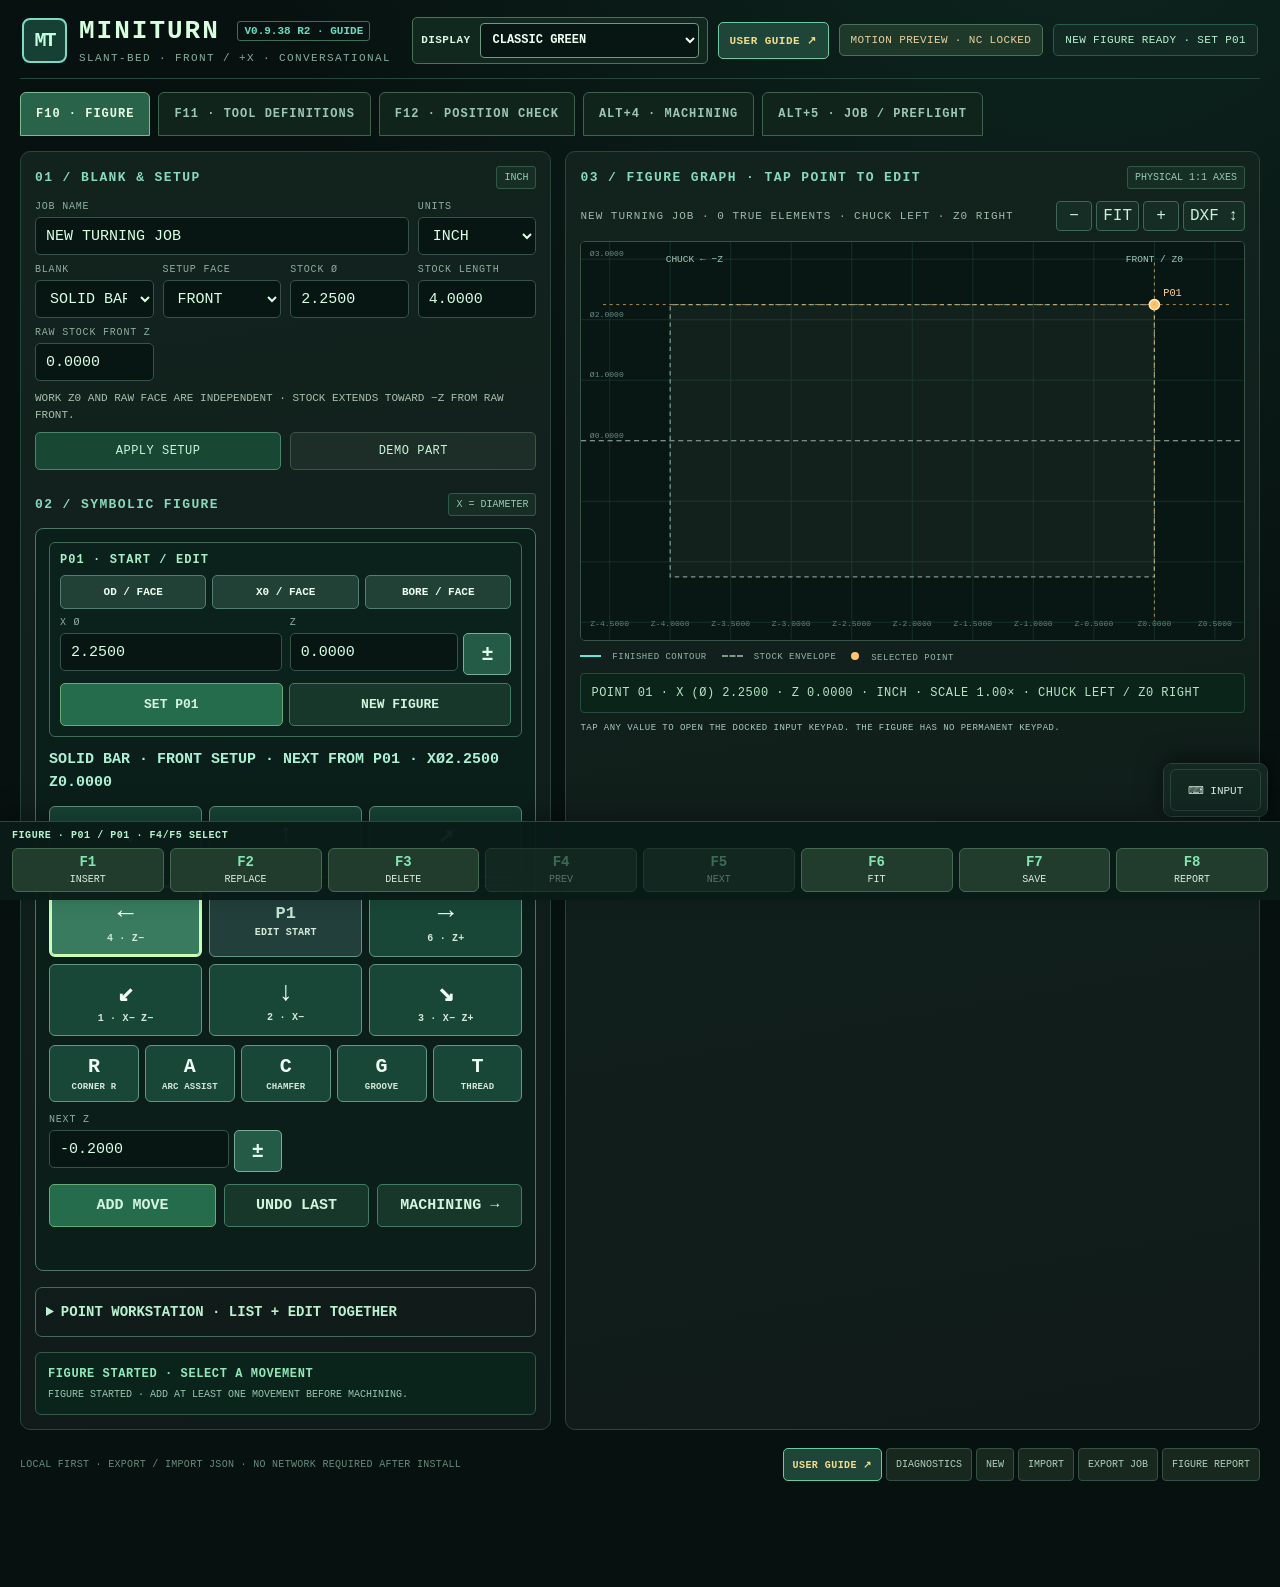
==== index.html @ c4ae7269 "0.9.38 r2 Fixing LH tools" ====
<!doctype html>
<html lang="en">
<head>
  <meta charset="utf-8">
  <meta name="viewport" content="width=device-width,initial-scale=1,viewport-fit=cover,interactive-widget=resizes-content">
  <meta name="theme-color" content="#0b1715">
  <meta name="description" content="MiniTurn: offline conversational lathe planner with X/Z profile geometry, tool definitions and nominal non-executable motion preview.">
  
  
  <style>:root{color-scheme:dark;--bg:#07110f;--surface:#101f1c;--surface2:#142822;--panel-border:#29463c;--teal:#68dcc0;--mint:#b6f4d0;--ink:#d8eddf;--mute:#8eaea1;--amber:#f2bf71;--red:#ec8d7c}*{box-sizing:border-box}html,body{margin:0;min-height:100%;background:var(--bg);font-family:Consolas,'Roboto Mono','Courier New',monospace;color:var(--ink)}body{background-image:radial-gradient(circle at 85% -10%,#17453866,transparent 42%)}button,input,select{font:inherit}button{cursor:pointer;user-select:none}button:focus-visible,input:focus-visible,select:focus-visible{outline:2px solid var(--amber);outline-offset:1px}.app-shell{max-width:1700px;margin:auto;padding:14px 20px 20px}.masthead{display:flex;align-items:center;justify-content:space-between;padding:2px 2px 14px;border-bottom:1px solid var(--panel-border);gap:12px}.brand-line{display:flex;align-items:center;gap:12px}.brand-mark{height:45px;width:45px;border:2px solid #7cdbc2;border-radius:8px;display:flex;align-items:center;justify-content:center;font-weight:900;color:#c2ffe1;background:#174035;letter-spacing:-2px;font-size:20px}h1{font-size:26px;letter-spacing:2px;margin:0;color:#d7ffdf}.version{font-size:11px;border:1px solid #416e5a;padding:3px 6px;vertical-align:middle;letter-spacing:0;border-radius:3px;color:var(--teal)}.tagline{font-size:11px;letter-spacing:1.4px;color:#88ad9b;margin-top:6px}.header-right{display:flex;gap:10px;align-items:center;flex-wrap:wrap;justify-content:flex-end}.prototype-tag,.saved-tag{font-size:11px;letter-spacing:.35px;padding:9px 11px;border:1px solid #4b715d;border-radius:5px;background:#1e3929;color:#e8d0a0}.saved-tag{color:var(--mint);background:#122a23;border-color:#275c46}.saved-tag.bad{color:#ffc0b1;border-color:#7a4e3f}.workspace{display:grid;grid-template-columns:minmax(370px,.88fr) minmax(480px,1.15fr);gap:14px;margin-top:15px}.panel{background:linear-gradient(170deg,#12231e,#101b19);border:1px solid var(--panel-border);border-radius:10px;padding:14px;min-width:0}.section-header{display:flex;justify-content:space-between;align-items:center;gap:12px;margin-bottom:12px}.section-header h2{color:#89daba;font-size:13px;margin:0;letter-spacing:1.4px}.small-chip{font-size:10px;color:#95c9b7;background:#162e24;border:1px solid #33594b;border-radius:3px;padding:5px 7px;white-space:nowrap}.setup-grid{display:grid;grid-template-columns:repeat(4,1fr);gap:9px}.field{display:flex;flex-direction:column;gap:5px;color:#8daf9f;font-size:10px;letter-spacing:.8px;min-width:0}.name-field{grid-column:span 3}.field input,.field select{width:100%;height:38px;background:#071613;border:1px solid #375348;color:#d9ffe4;border-radius:5px;padding:8px 10px;outline:none;font-size:15px;font-variant-numeric:tabular-nums}.field input:disabled{opacity:.4}.field input:focus,.field select:focus{border-color:#8be0b7;box-shadow:0 0 0 2px #356a4a55}.small-btn{grid-column:span 2;color:#c9f5d8;min-height:38px;border:1px solid #4d846b;background:#184733;border-radius:5px;font-size:12px;letter-spacing:.5px}.small-btn.muted{background:#1c2e27;border-color:#3c5548}.second-header{margin-top:23px}.rows-wrap{border:1px solid #355647;background:#0a1613;border-radius:5px;min-height:184px;max-height:255px;overflow-y:auto;overflow-x:hidden}.row-table{width:100%;border-collapse:collapse;font-size:13px;font-variant-numeric:tabular-nums;white-space:nowrap}.row-table th{position:sticky;top:0;background:#203d30;color:#a5c7ae;text-align:left;font-weight:normal;padding:9px 9px;letter-spacing:1px;font-size:11px}.row-table td{padding:9px 9px;border-bottom:1px solid #22352b;color:#d4ecdf;cursor:pointer}.row-table tr:hover td{background:#274336}.row-table tr.active-row td{background:#296b4e;color:white;border-color:#296b4e}.row-table th:first-child,.row-table td:first-child{width:52px;text-align:center;color:#9cc1ac}.edit-caption{font-size:9px;color:#7eada1;letter-spacing:.35px;margin:12px 0 10px}.editor-grid{display:grid;grid-template-columns:repeat(2,minmax(0,1fr));gap:10px}.editor-grid .field input,.editor-grid .field select{height:42px;font-size:17px}.row{display:flex;gap:8px}.edit-actions{margin-top:12px}.action-btn{flex:1;border:1px solid #427c64;border-radius:5px;background:#17372a;color:#d4f4dd;font-size:12px;font-weight:bold;min-height:43px;padding:8px 10px}.action-btn:hover,.small-btn:hover{filter:brightness(1.18)}.action-btn.primary{background:#246c4c;border-color:#68ab77}.action-btn.warn{border-color:#66554b;background:#32271f;color:#f2c9a4}.status-box{border:1px solid #34584b;border-radius:6px;padding:12px;margin-top:15px;background:#0b241b;line-height:1.55;color:#96c6af;font-size:10px;min-height:62px}.status-box strong{font-size:12px;display:block;margin-bottom:3px;letter-spacing:.6px;color:#93e8bb}.status-box.invalid{background:#361d1a;border-color:#8e5346;color:#ffc8b8}.status-box.invalid strong{color:#ffb6a8}.graph-toolbar{display:flex;justify-content:space-between;gap:10px;align-items:center;margin-bottom:10px}.graph-subtitle{color:#9eb9ab;font-size:11px;letter-spacing:1px}.zoom-controls{display:flex;gap:4px}.zoom-controls button{border:1px solid #3e6756;background:#152d24;color:#c9f1dd;border-radius:4px;height:30px;min-width:36px}.graph-frame{border:1px solid #375447;border-radius:5px;overflow:hidden;background:#091714}.graph-frame svg{display:block;width:100%;height:auto;aspect-ratio:900/540;touch-action:none;cursor:grab}.legend{display:flex;flex-wrap:wrap;gap:15px;margin:11px 0 10px;color:#92b5a6;font-size:9px;letter-spacing:.5px}.legend-line{display:inline-block;width:21px;margin-right:5px;vertical-align:middle;border-top:2px solid}.legend-line.finished{border-color:#5ce9d9}.legend-line.stock{border-color:#7f9988;border-top-style:dashed}.legend-dot{display:inline-block;width:8px;height:8px;background:#ffc46e;border-radius:50%;margin-right:6px}.readout{border:1px solid #274c3b;border-radius:4px;background:#0a241a;color:#b8e4c4;font-size:12px;letter-spacing:.5px;padding:12px 10px;min-height:40px}.keypad-wrap{margin-top:16px}.keypad-label{display:flex;justify-content:space-between;gap:10px;color:#a0c9b2;font-size:11px;letter-spacing:.9px;padding-bottom:9px}.keypad-label span{font-size:9px;color:#678e7d;letter-spacing:0}.numeric-pad{display:grid;grid-template-columns:repeat(5,minmax(0,1fr));gap:6px}.numeric-pad button{border:1px solid #385c4b;border-radius:5px;min-height:42px;background:#20362c;color:#c1ebd4;font-size:18px}.numeric-pad button:active{background:#347b57}.numeric-pad .enter-key{background:#245a42;color:#e0ffe9;font-size:12px;font-weight:800}.footer-bar{margin-top:14px}.softkeys{display:grid;grid-template-columns:repeat(8,minmax(0,1fr));gap:5px}.softkeys button{background:#213b2d;border:1px solid #446951;border-radius:6px;color:#d8efde;min-height:53px;padding:6px 2px;font-size:10px;letter-spacing:.2px}.softkeys b{display:block;color:#83e6b0;margin-bottom:4px;font-size:14px}.softkeys button:active{background:#2d6b4a}.footer-bottom{display:flex;align-items:center;justify-content:space-between;gap:10px;margin-top:10px;color:#658c7a;font-size:10px;letter-spacing:.3px}.footer-bottom>div{display:flex;flex-wrap:wrap;justify-content:flex-end;gap:4px}.text-btn{border:1px solid #355143;background:#18281f;border-radius:4px;color:#aecfb8;min-height:33px;font-size:10px;padding:5px 9px}dialog{width:min(800px,94vw);max-height:86vh;background:#11231d;color:#cee9da;border:1px solid #4f7963;border-radius:10px;box-shadow:0 20px 100px #000d;padding:18px}dialog::backdrop{background:#000a}dialog pre{white-space:pre-wrap;overflow:auto;background:#081713;border:1px solid #315340;padding:14px;font:12px/1.65 Consolas,monospace;max-height:58vh}.dialog-title{display:flex;justify-content:space-between;align-items:center}.dialog-title strong{letter-spacing:1px;color:#a8edc4}.dialog-title button{font-size:25px;background:transparent;border:0;color:#cadacc}dialog p{font-size:12px;color:#a8bfb1}@media(max-width:1160px){.workspace{grid-template-columns:1fr}.rows-wrap{max-height:215px}.graph-panel{order:2}.entry-panel{order:1}.numeric-pad{grid-template-columns:repeat(5,1fr)}.numeric-pad button{min-height:46px}.softkeys button{min-height:54px}.app-shell{padding:10px 12px}}@media(max-width:620px){.brand-mark{height:39px;width:39px;font-size:17px}.masthead{align-items:flex-start;flex-wrap:wrap}h1{font-size:21px}.tagline{font-size:9px;letter-spacing:.5px}.header-right{justify-content:flex-start}.prototype-tag,.saved-tag{font-size:9px;padding:6px}.workspace{gap:10px;margin-top:10px}.panel{padding:10px}.setup-grid{grid-template-columns:repeat(2,minmax(0,1fr))}.name-field{grid-column:span 2}.row-table{font-size:11px}.row-table td,.row-table th{padding:8px 5px}.section-header h2{font-size:11px}.graph-subtitle{font-size:9px}.legend{font-size:8px}.softkeys{grid-template-columns:repeat(4,minmax(0,1fr))}.softkeys button{min-height:42px}.footer-bottom{align-items:flex-start;flex-direction:column}.keypad-label{font-size:10px}.keypad-label span{display:none}}@media(prefers-reduced-motion:reduce){*{scroll-behavior:auto!important}}

/* MiniTurn v0.1.1: Z view mirror only (not machine coordinates). */
.zoom-controls{flex-wrap:wrap;justify-content:flex-end}
.view-note{color:#a9cbb9;font-size:9px;letter-spacing:.45px;margin-top:9px;line-height:1.5}
@media(max-width:620px){.view-note{font-size:8px}}
/* v0.2 / dedicated tool-table programming screen */
[hidden]{display:none!important}
.page-tabs{margin-top:13px;display:flex;align-items:center;gap:8px;flex-wrap:wrap}
.page-tab{font-size:12px;letter-spacing:1px;color:#9bc7b4;border:1px solid #3f624f;background:#11241c;border-radius:6px 6px 0 0;padding:12px 15px;font-weight:800;min-height:44px}
.page-tab.active{color:#e8ffe6;background:#28634a;border-color:#7db994}
.tab-note{margin-left:auto;color:#6e9683;font-size:9px;letter-spacing:.5px}
.tool-workspace{display:grid;grid-template-columns:minmax(250px,.64fr) minmax(360px,1fr) minmax(360px,1.04fr);gap:13px;margin-top:15px;align-items:stretch}
.tool-list{display:flex;flex-direction:column;gap:5px;min-height:235px;max-height:530px;overflow-y:auto}
.tool-row{color:#b8deca;border:1px solid #315340;border-radius:5px;background:#14291f;display:flex;align-items:center;gap:10px;padding:9px;width:100%;text-align:left;min-height:57px}
.tool-row.active{border-color:#88dab1;background:#27553f}
.tool-row .tool-number{font-size:13px;color:#abf4ca;font-weight:700;min-width:66px}
.tool-row .tool-name{font-size:11px;line-height:1.45;flex:1;min-width:0}
.tool-row .tool-shape-tag{color:#e5cd99;border:1px solid #6a6d48;border-radius:3px;padding:3px 5px;font-size:10px}
.tool-actions{display:flex;flex-wrap:wrap;gap:7px;margin-top:9px}
.tool-actions>button{flex:1;min-width:105px}
.library-divider{border-top:1px solid #335443;margin:18px 0}
.tool-help,.editor-hint{display:block;font-size:10px;line-height:1.6;color:#8eb39e;margin-top:10px}
.tool-form-grid{display:grid;grid-template-columns:repeat(2,minmax(0,1fr));gap:11px}
.tool-form-grid .wide{grid-column:1/-1}
.tool-form-grid input,.tool-form-grid select,.tool-form-grid textarea{min-width:0;width:100%}
.tool-form-grid textarea{background:#081a13;border:1px solid #396250;color:#d8f3e1;min-height:100px;padding:10px;border-radius:5px;font:12px/1.5 Consolas,monospace;resize:vertical}
.tool-form-grid .editor-hint{letter-spacing:0}
.verified-line{display:flex;gap:10px;align-items:flex-start;font-size:10px;line-height:1.5;color:#afceb8;margin-top:12px}
.verified-line input{accent-color:#54b78d;margin:1px 0}
#toolStatus{margin-top:12px}
.tool-preview-frame{background:#081714;border:1px solid #355c4c;border-radius:6px;overflow:hidden;margin:12px 0}
.tool-preview-frame svg{display:block;width:100%;aspect-ratio:600/500;height:auto}
.tool-legend{display:flex;gap:16px;flex-wrap:wrap;color:#9dbca7;font-size:10px;margin-top:12px;margin-bottom:14px}
.tool-warning{border:1px solid #665b39;background:#2a291c;color:#dbca98;border-radius:5px;padding:12px;font-size:11px;line-height:1.65;margin-top:14px}
#toolGraphReadout{line-height:1.55}
@media(max-width:1380px){.tool-workspace{grid-template-columns:minmax(240px,.9fr) minmax(380px,1.45fr)}.tool-preview-panel{grid-column:1/-1}.tool-preview-frame{max-width:780px;margin-left:auto;margin-right:auto}}
@media(max-width:800px){.tool-workspace{grid-template-columns:1fr}.tool-preview-panel{grid-column:auto}.tool-list{min-height:0;max-height:250px}.tab-note{display:none}.page-tab{font-size:11px;flex:1;padding:11px 8px}.tool-form-grid{grid-template-columns:repeat(2,minmax(0,1fr))}}

/* v0.3 physical tool holder and mounting section */
.holder-section-title{padding-top:12px;border-top:1px solid #315541}
.holder-view-toggle{display:flex;align-items:center;gap:8px;margin-top:10px;color:#c8dbb1;font-size:11px}
.holder-view-toggle input{accent-color:#e1b774;transform:scale(1.2)}
.tool-legend .holder{border-top-color:#e9bb6b;border-top-style:dashed}
.tool-legend .datum{background:#fa8cb4}
.tool-form-grid .field[hidden],.tool-form-grid label[hidden]{display:none}

/* v0.4: manual tool-position inspection screen. Large fingers + old-school softkeys. */
.inspect-workspace{display:grid;grid-template-columns:minmax(265px,350px) minmax(550px,1fr);gap:13px;margin-top:15px;align-items:start}
.inspect-control-panel .field{display:flex;flex-direction:column;gap:7px;margin-top:11px}
.inspect-control-panel .field input,.inspect-control-panel .field select{min-width:0;width:100%;height:43px;font:15px Consolas,monospace}
.inspect-fields{display:grid;grid-template-columns:1fr 1fr;gap:9px}
.inspect-tool-summary{background:#102920;color:#9fd4ba;border:1px solid #3d5e4c;border-radius:5px;padding:12px 10px;margin-top:10px;font:11px/1.6 Consolas,monospace;min-height:60px}
.inspect-wide{display:block;width:100%;margin-top:11px;flex:auto}
.jog-pad{display:grid;grid-template-columns:repeat(2,minmax(0,1fr));gap:7px;margin-top:12px}
.jog-pad button{min-height:56px;border:1px solid #56836b;border-radius:5px;color:#d2f1df;background:#1b3b2c;font-size:17px;font-weight:800}
.jog-pad b{font-size:10px;color:#80c8a5;padding-right:10px}
.inspect-hint{font-size:11px;line-height:1.65;color:#95bba7;margin:11px 0}
.inspect-check{display:flex;align-items:flex-start;gap:9px;margin-top:13px;color:#afccb8;font-size:11px;line-height:1.6;cursor:pointer}
.inspect-check input{accent-color:#57c48e;width:18px;height:18px;flex:0 0 auto}
.inspect-toolbar{display:flex;justify-content:space-between;align-items:center;gap:10px;margin:10px 0}
.inspect-graph-frame{border:1px solid #416c57;border-radius:6px;background:#081713;overflow:hidden}
.inspect-graph-frame svg{display:block;width:100%;height:auto;aspect-ratio:1000/560;touch-action:manipulation;cursor:crosshair}
.inspect-legend{display:flex;flex-wrap:wrap;gap:15px;color:#9fbca9;font-size:10px;margin:13px 0}
.inspect-legend .insert{border-color:#8dd8ff}.inspect-legend .holder{border-color:#e8b96d;border-top-style:dashed}.inspect-legend .datum{background:#fa8ab9}
.inspect-metrics{display:grid;grid-template-columns:repeat(4,minmax(0,1fr));gap:8px;margin:12px 0}
.inspect-metric{border:1px solid #385946;background:#112c20;border-radius:5px;padding:10px;min-height:65px;display:flex;flex-direction:column;gap:10px;justify-content:space-between}
.inspect-metric span{font-size:10px;line-height:1.4;color:#8fb8a1}.inspect-metric strong{font:700 14px Consolas,monospace;color:#b7f3cd}
.inspect-metric.alert{border-color:#ca735a;background:#37231f}.inspect-metric.alert strong{color:#ffc0a9}.inspect-metric.unknown{border-color:#7b754d}.inspect-metric.unknown strong{color:#ddcf9d}
.inspect-graph-panel .tool-warning{margin-top:12px}
@media(max-width:1220px){.inspect-workspace{grid-template-columns:1fr}.inspect-control-panel{display:block}.inspect-metrics{grid-template-columns:repeat(2,minmax(0,1fr))}}
@media(max-width:600px){.inspect-toolbar{flex-wrap:wrap}.inspect-metrics{grid-template-columns:repeat(2,minmax(0,1fr))}.inspect-metric strong{font-size:12px}.inspect-graph-frame svg{min-height:240px}}

/* v0.4.1: FANUC-style nose direction picker; no ordinary angle field exposed. */
.tip-select-wrap{margin:11px 0 13px;border:1px solid #426b54;background:#101e19;border-radius:7px;padding:12px}
.tip-select-intro{font-size:10px;line-height:1.55;color:#a4c6b2;margin-bottom:10px}
.tip-direction-grid{display:grid;grid-template-columns:repeat(3,minmax(0,1fr));gap:7px;max-width:540px;margin-inline:auto}
.tip-direction{background:#152920;border:1px solid #476b54;border-radius:5px;color:#b3e4c7;display:flex;align-items:center;justify-content:center;flex-direction:column;gap:1px;padding:6px 3px;min-width:0;min-height:93px;font:700 14px Consolas,monospace;touch-action:manipulation}
.tip-direction svg{width:100%;max-width:94px;height:55px;display:block}
.tip-direction small{font:9px Consolas,monospace;color:#8bb5a1;white-space:nowrap}
.tip-direction[aria-pressed=true]{border-color:#a3f4be;background:#285943;color:#f0ffe9;box-shadow:inset 0 0 0 1px #a3f4be}
.tip-direction[aria-pressed=true] small{color:#d4f5de}
.tip-direction:focus-visible{outline:2px solid #e8d98c;outline-offset:2px}
.tip-direction-readout{color:#a1f0c3;font:700 11px/1.4 Consolas,monospace;letter-spacing:.3px;margin:10px 0 2px}
.tip-advanced{border-top:1px solid #34563f;margin-top:11px;padding-top:10px}
.tip-advanced summary{cursor:pointer;list-style:none;font:700 11px Consolas,monospace;min-height:29px;display:flex;align-items:center;gap:8px;color:#bbd9c3}
.tip-advanced summary::-webkit-details-marker{display:none}
.tip-advanced summary span{font:9px Consolas,monospace;margin-left:auto;color:#e4c98b;border:1px solid #665b3b;border-radius:4px;padding:4px 6px}
.tip-advanced[open] summary{color:#bfffd7}
.tip-advanced-inner{display:grid;grid-template-columns:1fr 1fr;gap:11px;padding:7px 0 2px}
.tip-advanced-inner .field{min-width:0}.tip-advanced-inner .field input{width:100%;min-height:40px}
.tip-adjust-buttons{grid-column:1/-1;display:flex;gap:7px}
.tip-adjust-buttons button{min-height:43px;flex:1;background:#203b2b;border:1px solid #4e7a61;color:#d6f1e1;border-radius:5px;font:700 11px Consolas,monospace}
.tip-advanced-inner .editor-hint{grid-column:1/-1;margin:0}
@media(max-width:620px){.tip-direction{min-height:80px}.tip-direction svg{height:43px}.tip-direction small{font-size:8px}.tip-advanced-inner{grid-template-columns:1fr}.tip-adjust-buttons{flex-wrap:wrap}.tip-adjust-buttons button{min-width:94px}}
/* MiniTurn v0.5: operation intent entry, not a cutter path or NC program. */
.operation-workspace{display:grid;grid-template-columns:minmax(235px,.72fr) minmax(370px,1.1fr) minmax(390px,1.2fr);gap:13px;align-items:start;margin-top:15px}
.operation-list{min-height:190px;max-height:440px;overflow:auto;background:#091813;border:1px solid #335846;border-radius:5px;padding:5px}
.operation-row{display:flex;align-items:center;justify-content:space-between;gap:8px;width:100%;min-height:58px;padding:8px;background:#112b20;border:1px solid transparent;border-bottom-color:#294b39;color:#d0e8d8;text-align:left;font-size:12px}
.operation-row strong{display:block;color:#b3f1c7;font-size:12px;line-height:1.5}
.operation-row small{color:#8fb4a1;font-size:10px;line-height:1.5}
.operation-row .op-disabled{color:#a58c79}
.operation-row[aria-selected=true]{background:#245d43;border-color:#7dbb8e;border-radius:3px}
.operation-actions{display:flex;gap:8px;margin-top:11px}.operation-actions .action-btn{min-width:0}
.operation-form-grid{display:grid;grid-template-columns:repeat(2,minmax(0,1fr));gap:10px}
.operation-form-grid .wide{grid-column:1/-1}.operation-form-grid .field input,.operation-form-grid .field select{min-height:43px;width:100%;font-size:14px}
.operation-form-grid .field{line-height:1.4}.operation-form-grid .field input:disabled{color:#658578}
.operation-check{display:flex;gap:9px;align-items:center;color:#b3d3c2;font-size:11px;min-height:30px}
.operation-check input{accent-color:#6edaac;width:18px;height:18px}
.op-help{font-size:11px;line-height:1.65;color:#a5c8ad;margin-top:12px}
.op-save-actions{margin-top:18px}.operation-graph-frame{border:1px solid #426d56;border-radius:5px;background:#081713}
.operation-graph-frame svg{width:100%;height:auto;display:block;aspect-ratio:900/540}
.operation-legend{display:flex;gap:15px;flex-wrap:wrap;margin:13px 0;color:#aac9b6;font-size:10px}
.operation-legend .region{border-color:#ffc274;border-top-width:4px}
.operation-editor-panel .status-box{margin-top:13px}
@media(max-width:1450px){.operation-workspace{grid-template-columns:minmax(260px,.8fr) minmax(430px,1.3fr)}.operation-preview-panel{grid-column:1/-1}}
@media(max-width:870px){.operation-workspace{grid-template-columns:1fr}.operation-preview-panel{grid-column:auto}.operation-list{min-height:0;max-height:260px}}
@media(max-width:610px){.operation-form-grid{grid-template-columns:1fr 1fr}.operation-workspace{gap:10px}.operation-graph-frame svg{min-height:230px}.operation-row{min-height:54px}}


/* v0.7.3 machining-region editor; compact until a specialty feature is selected. */
.op-step-picker{display:block;margin:0 0 12px}
.op-step-picker select{width:100%;min-height:44px}
.op-feature-readout,.op-access-summary{font:12px/1.65 Consolas,monospace;color:#b2d2bf;padding:9px 0;white-space:pre-wrap}
.op-access-panel{margin-top:15px;border:1px solid #46715c;border-radius:6px;padding:10px 13px}
.op-access-panel summary{color:#e6c789;cursor:pointer;font:12px/1.5 Consolas,monospace}
.op-access-panel select{width:100%;min-height:45px}
.op-feature-readout.warning,.op-access-summary.warning{color:#f5c28d}
#opGrooveFields .wide{grid-column:1/-1}

/* v0.5.1 browser survival diagnostics; only visible after an error or on request. */
.runtime-alert{position:fixed;z-index:9999;left:12px;right:12px;top:12px;max-width:850px;margin:auto;border:2px solid #f0a071;border-radius:7px;background:#321f1c;color:#ffe4cf;box-shadow:0 12px 60px #000b;padding:14px;font:12px/1.6 Consolas,monospace}
.runtime-alert strong{display:block;font-size:14px;color:#ffbf95;margin-bottom:4px}
.runtime-alert span{display:block;overflow-wrap:anywhere}
.runtime-alert>div{display:flex;flex-wrap:wrap;gap:7px;margin-top:10px}
.runtime-alert button{background:#4a3428;border:1px solid #c28c6f;border-radius:4px;color:#fff1e4;padding:8px 11px;font:700 12px Consolas,monospace}
.diagnostic-dialog pre{font-size:11px;max-height:55vh;word-break:break-word}

/* v0.5.2 — operator-selectable color and contrast; independent of part data. */
.display-picker{display:flex;align-items:center;gap:9px;flex-wrap:wrap;border:1px solid #4b715d;border-radius:5px;background:#11281f;color:#d9f8e3;padding:5px 8px;font-size:11px;font-weight:bold;letter-spacing:.45px}
.display-picker select{appearance:auto;min-height:35px;min-width:160px;max-width:100%;background:#071613;color:#f2fff5;border:1px solid #739781;padding:6px 8px;border-radius:4px;font-size:12px;font-weight:bold;cursor:pointer}
body{--plot-bg:#091714;--plot-part:#5ce9d9;--plot-stock:#7f9988;--plot-active:#ffc46e}
.graph-frame,.tool-preview-frame,.inspect-graph-frame,.operation-graph-frame{background:var(--plot-bg)}
.legend-line.finished{border-color:var(--plot-part)}.legend-line.stock{border-color:var(--plot-stock)}.legend-dot{background:var(--plot-active)}
body[data-display="vivid"]{--plot-bg:#08162c;--plot-part:#45ffa6;--plot-stock:#a3c8f7;--plot-active:#ffcf57}
body[data-display="vivid"] .panel{background:linear-gradient(170deg,#12253a,#0c1a2c);border-color:#446785}
body[data-display="vivid"] .graph-frame,body[data-display="vivid"] .tool-preview-frame{border-color:#668caf}
body[data-display="vivid"] .display-picker{background:#182f48;border-color:#658db2}
body[data-display="vivid"] .display-picker select{background:#071b32;border-color:#8cb7d8;color:#fff}
body[data-display="contrast"]{--bg:#000;--surface:#080808;--ink:#fff;--mute:#eee;--teal:#ffff52;--mint:#fff;--panel-border:#eee;--plot-bg:#000;--plot-part:#00ffed;--plot-stock:#eee;--plot-active:#ffed00;background-image:none}
body[data-display="contrast"] .panel{background:#000;border-color:#c2c2c2}
body[data-display="contrast"] .section-header h2,body[data-display="contrast"] h1,body[data-display="contrast"] .graph-subtitle{color:#fff}
body[data-display="contrast"] .field,body[data-display="contrast"] .edit-caption,body[data-display="contrast"] .legend,body[data-display="contrast"] .view-note,body[data-display="contrast"] .tagline,body[data-display="contrast"] .keypad-label,body[data-display="contrast"] .footer-bottom{color:#f0f0f0}
body[data-display="contrast"] input,body[data-display="contrast"] textarea,body[data-display="contrast"] select{background:#000;color:#fff;border-color:#c5c5c5}
body[data-display="contrast"] button{border-color:#ddd;color:#fff}
body[data-display="contrast"] .action-btn.primary,body[data-display="contrast"] .numeric-pad .enter-key{background:#165f41}
body[data-display="contrast"] .rows-wrap,body[data-display="contrast"] .status-box,body[data-display="contrast"] .readout{background:#090909;border-color:#ddd;color:#fff}
body[data-display="contrast"] .row-table th,body[data-display="contrast"] .row-table td{background:#090909;color:#fff;border-color:#777}
body[data-display="contrast"] .row-table tr.active-row td{background:#164a72;color:#fff}
body[data-display="contrast"] .display-picker{background:#000;border-color:#fff;color:#fff}
body[data-display="daylight"]{color-scheme:light;--bg:#eaf0f2;--surface:#fff;--ink:#101e27;--mute:#374955;--teal:#164c91;--mint:#13416d;--panel-border:#748b9b;--plot-bg:#fff;--plot-part:#006aa8;--plot-stock:#666;--plot-active:#b52515;background-image:none}
body[data-display="daylight"] .panel{background:#fff;border-color:#9bafbb}
body[data-display="daylight"] h1,body[data-display="daylight"] .section-header h2{color:#003d64}
body[data-display="daylight"] .tagline,body[data-display="daylight"] .field,body[data-display="daylight"] .edit-caption,body[data-display="daylight"] .graph-subtitle,body[data-display="daylight"] .legend,body[data-display="daylight"] .view-note,body[data-display="daylight"] .keypad-label,body[data-display="daylight"] .footer-bottom{color:#243c4e}
body[data-display="daylight"] input,body[data-display="daylight"] textarea,body[data-display="daylight"] select{background:#fff;color:#152c36;border-color:#8498a4}
body[data-display="daylight"] .rows-wrap,body[data-display="daylight"] .readout,body[data-display="daylight"] .status-box{background:#f5f8fa;border-color:#a5b6c1;color:#15344a}
body[data-display="daylight"] .row-table th{background:#d5e4ec;color:#102d43}
body[data-display="daylight"] .row-table td{color:#15344a;border-color:#bbc9cf}
body[data-display="daylight"] .row-table tr.active-row td{background:#b9d9eb;color:#102838}
body[data-display="daylight"] button{background:#e2eaf0;color:#102f48;border-color:#7c9db4}
body[data-display="daylight"] .action-btn.primary{background:#0a5e91;color:white}
body[data-display="daylight"] .display-picker{background:#fff;color:#152c36;border-color:#8299a5}
body[data-display="daylight"] .prototype-tag{background:#f8eddd;color:#664522;border-color:#ad986e}
body[data-display="daylight"] .saved-tag{background:#e3f3e8;color:#164a31;border-color:#87aa90}
body[data-display="daylight"] .small-chip{background:#e2ebef;color:#254658;border-color:#8ca3af}
body[data-display="daylight"] .tool-list-panel .tool-help{color:#38556b}
body[data-display="daylight"] dialog{background:#fff;color:#14334b}
body[data-display="daylight"] .graph-frame,body[data-display="daylight"] .tool-preview-frame{border-color:#8da5b1}
@media(max-width:760px){.display-picker{width:100%;justify-content:space-between}.display-picker select{flex:1;min-width:145px}.header-right{width:100%;justify-content:flex-start}}


/* Sunlit shop readability tweaks: dark ink on light buttons, not pale captions. */
body[data-display="daylight"] .small-btn,
body[data-display="daylight"] .small-btn.muted,
body[data-display="daylight"] .action-btn,
body[data-display="daylight"] .action-btn.warn,
body[data-display="daylight"] .numeric-pad button,
body[data-display="daylight"] .softkeys button,
body[data-display="daylight"] .zoom-controls button,
body[data-display="daylight"] .zoom-controls .mirror-toggle,
body[data-display="daylight"] .text-btn{background:#dceaf2;color:#12334b;border-color:#829fad}
body[data-display="daylight"] .action-btn.primary,
body[data-display="daylight"] .numeric-pad .enter-key{background:#075c8d;color:#fff;border-color:#075c8d}
body[data-display="daylight"] .softkeys b{color:#0b5d90}
body[data-display="daylight"] body[data-display="daylight"] .status-box strong{color:#095e39}
body[data-display="daylight"] .status-box.invalid{background:#fff0ed;color:#812a16}
body[data-display="daylight"] .status-box.invalid strong{color:#982c15}
body[data-display="daylight"] .saveState,body[data-display="daylight"] .tab-note{color:#385267}
body[data-display="daylight"] .row-table tr:hover td{background:#dbeaf3}
body[data-display="contrast"] .section-header h2,body[data-display="contrast"] .status-box strong,body[data-display="contrast"] .softkeys b{color:#ffff73}
body[data-display="contrast"] 
/* v0.5.3 insert-angle controls: independent of the old holder-angle advanced menu. */
.insert-angle-actions {margin:9px 0 6px;flex-wrap:wrap;}
.insert-angle-actions button:last-child {flex:2 1 200px; color:var(--ink,#defff0);}
.insert-angle-hint{margin:8px 0 12px;line-height:1.5;}
#insertAngleReadout{line-height:1.5;}
#applyMountPreset:disabled{opacity:.45;cursor:not-allowed;}
/* v0.5.5: clear pocket-centered tool setup and visibility controls. */
.point-toggles{display:flex;gap:9px;flex-wrap:wrap;padding:10px 2px;border-bottom:1px solid #355849;align-items:center}
.point-toggles label{display:inline-flex;align-items:center;gap:6px;border:1px solid #4d7160;border-radius:4px;padding:7px 10px;font:700 11px/1.3 Consolas,monospace;color:#d0eedd;cursor:pointer}
.point-toggles input{accent-color:#84e9b1;width:16px;height:16px}
.geometry-advanced{margin-top:13px;margin-bottom:11px}
.geometry-advanced .tip-advanced-inner{padding:12px;background:#102a23}
.geometry-advanced .tip-advanced-inner .section-header{margin-top:18px}
#tipCompAdvanced{margin:14px 0 10px}
body[data-display="daylight"] .point-toggles label{color:#14334b;border-color:#8299a5}
body[data-display="daylight"] .geometry-advanced .tip-advanced-inner{background:#f5f9fb;color:#14334b}
body[data-display="contrast"] .point-toggles label{color:#fff;border-color:#ccc}
body[data-display="contrast"] .geometry-advanced .tip-advanced-inner{background:#111}

/* v0.5.6: intentionally compact old-control catalog readout. */
.catalog-spec{border:1px solid #517166;background:rgba(35,85,73,.16);padding:10px 12px;margin:9px 0 16px;line-height:1.6;display:grid;gap:2px;font-family:monospace}
.catalog-spec[hidden]{display:none}.catalog-spec strong{font-size:16px;color:#a0f7c9}
.catalog-spec span{color:#ffe0a0}.catalog-spec a{color:#b0e8ee;font-size:12px;text-decoration:underline}
.catalog-spec #catalogSourceLine{color:#b3c9b9;font-size:11px}
.catalog-dimensions:not([hidden]){display:block;width:100%}.catalog-dimensions[hidden]{display:none}
.catalog-viewbar{display:flex;gap:10px;align-items:center;justify-content:space-between;flex-wrap:wrap;padding:7px 9px;background:#101c1a;color:#caeada;font:12px monospace}
.catalog-viewbar select{padding:5px;background:#1b2a28;color:#e3f3ea;border:1px solid #5a7e73;font:12px monospace}
.catalog-viewbar #catalogProjection{color:#eac58d;font-size:11px}
[data-display="daylight"] .catalog-spec,[data-display="daylight"] .catalog-viewbar{background:#eaf0ed;color:#253e38}
[data-display="daylight"] .catalog-spec strong{color:#1e5144}
[data-display="daylight"] .catalog-spec span,[data-display="daylight"] .catalog-viewbar #catalogProjection{color:#754619}
[data-display="daylight"] .catalog-spec #catalogSourceLine{color:#40514c}

.catalog-spec #catalogDesignationGuide{color:#d0ddcc;font-size:11px;line-height:1.65}
[data-display="daylight"] .catalog-spec #catalogDesignationGuide{color:#35483f}

/* v0.5.8 — a compact mounted stickout entry for tablets */
.mounting-field{display:flex;gap:.65rem;align-items:end;flex-wrap:wrap;margin:.5rem 0}
.mounting-field .field{flex:1 1 190px}
.mounting-field .action-btn{min-width:135px}

/* v0.6.1 shop-friendly pose controls and offline reference card */
.pose-controls{display:grid;grid-template-columns:repeat(4,minmax(0,1fr));gap:9px;margin:12px 0 9px}.pose-controls button{min-height:54px;padding:10px 7px;border:1px solid #75a895;border-radius:7px;background:#19483b;color:#e9fff2;font-size:clamp(14px,1.8vw,21px);font-weight:bold}.pose-controls button:active{background:#31785d}.pose-readout{background:#101b16;color:#f5d18a;padding:12px 13px;border:1px solid #547265;border-radius:6px;font-size:13px;letter-spacing:.025em}.catalog-local{margin:12px 0 9px;padding:9px;background:#0a1917;border:1px solid #426859;border-radius:6px}.catalog-local summary{cursor:pointer;color:#c6f7df;font-weight:700}.catalog-local img{display:block;width:100%;height:auto;max-width:760px;margin:10px auto;border-radius:4px;background:#081514}.catalog-local p{font-size:12px;color:#b1c6b9;line-height:1.5}.catalog-external{font-size:12px}.catalog-external summary{cursor:pointer;color:#9dbdab}.catalog-external a{display:inline-block;margin-top:7px;color:#a7d7ee}.catalog-local[hidden]{display:none}@media (max-width:680px){.pose-controls{grid-template-columns:repeat(2,minmax(0,1fr))}.pose-controls button{min-height:56px;font-size:18px}}

/* v0.6.7: shop-floor lathe view guide, responsive terminal styling */
.machine-hint-strip {font-size:.77rem;line-height:1.55;letter-spacing:.07em;color:var(--muted,#9ab9aa);border:1px solid rgba(91,216,199,.28);background:rgba(49,135,127,.09);border-radius:8px;padding:10px 12px;margin-top:12px;}
.machine-view-guide {margin:14px 0;border:1px solid #467366;border-radius:8px;background:rgba(4,20,21,.3);overflow:hidden;}
.machine-view-guide summary {padding:14px;cursor:pointer;line-height:1.55;color:#b8f5df;font-weight:700;letter-spacing:.04em;}
.machine-view-guide-inner {padding:0 14px 14px;}
.machine-view-guide-inner p{font-size:.88rem;line-height:1.65;margin:.7rem 0;color:#b9d0c9;}
.machine-view-guide-inner strong{color:#d7ffe9;}
.machine-diagram-frame{max-width:600px;background:#06121d;border:1px solid #416276;border-radius:7px;padding:6px;margin-bottom:13px;}
.machine-diagram-frame svg{display:block;width:100%;height:auto;}
body[data-display="daylight"] .machine-view-guide {background:#edf5f5;border-color:#829da3;}
body[data-display="daylight"] .machine-view-guide summary,body[data-display="daylight"] .machine-view-guide-inner strong{color:#144b52;}
body[data-display="daylight"] .machine-view-guide-inner p{color:#27414d;}

/* v0.6.8: shop-floor compact layout — FAPT/Mazatrol-style input priority */
.library-maintenance{margin-top:14px}
.library-maintenance-inner{padding:4px 0 10px}
.status-details{font-size:10px;color:var(--mute);margin-top:6px}
.status-details summary{cursor:pointer;letter-spacing:.06em}
.status-details div{padding:3px 0;line-height:1.45}
.compact-warning{padding:7px 10px!important;margin-top:10px!important;font-size:10px!important;line-height:1.4!important}
#toolStatus,#inspectStatus{min-height:0;padding:8px 10px;margin-top:9px}
#toolStatus strong,#inspectStatus strong{margin:0;font-size:11px}
#toolGraphReadout{padding:8px 10px;min-height:0;font-size:11px;line-height:1.4}
.catalog-spec{padding:9px 11px;margin:4px 0 12px;gap:0}
.catalog-spec #catalogDesignationGuide[hidden],.catalog-spec #catalogSourceLine[hidden]{display:none!important}
.tool-list-panel .library-divider{margin-top:12px}
.tool-preview-panel .tool-preview-frame{margin-top:6px}
.pose-section-title,.holder-section-title{margin-top:15px}
@media(max-width:680px){.tool-form-grid{gap:7px}.tool-actions{gap:6px}.catalog-viewbar{gap:6px}.panel{padding:10px}}

.bore-simple{background:rgba(43,105,76,.10);padding:8px 10px 13px;margin:12px 0;border:1px solid var(--panel-border);border-radius:6px}
.bore-simple[hidden]{display:none!important}
/* v0.7 FAPT-inspired entry, using the existing exact geometry engine */
.symbolic-panel{border:1px solid #507668;border-radius:8px;background:rgba(8,32,26,.65);padding:13px;margin:12px 0 16px}
.symbolic-status{font:700 15px/1.5 monospace;color:#adf1d4;margin-bottom:12px}
.symbolic-keys{display:grid;grid-template-columns:repeat(3,minmax(0,1fr));gap:7px}
.symbolic-keys button,.feature-keys button{border:1px solid #629782;border-radius:6px;background:#184737;color:#effff6;padding:8px 3px;font:700 27px monospace;min-height:72px;display:flex;flex-direction:column;align-items:center;justify-content:center;gap:4px}
.symbolic-keys button small,.feature-keys button small{font:700 10px monospace;color:#d5e8d9;letter-spacing:.02em}
.symbolic-keys button.selected-symbol,.feature-keys button.selected-symbol{background:#397b5e;border:2px solid #c5ffba;box-shadow:inset 0 0 0 1px #d0ffb4}
.symbolic-keys .p1-key{background:#223f3b;color:#bfe6d3;font-size:17px}
.feature-keys{display:grid;grid-template-columns:repeat(4,minmax(0,1fr));gap:6px;margin-top:9px}
.feature-keys button{font-size:21px;min-height:57px}

.symbolic-inputs{display:grid;grid-template-columns:repeat(2,minmax(0,1fr));gap:8px;margin-top:12px}
.symbolic-inputs .field input{width:100%}
.symbolic-actions{display:grid;grid-template-columns:1.15fr 1fr 1fr;gap:8px;margin-top:12px}
.symbolic-actions button{min-width:0;padding:10px 5px;font-size:clamp(11px,2.5vw,15px)}
.symbolic-message{min-height:22px;font:12px/1.5 monospace;color:#d8ddbc;margin-top:8px}
.profile-editor-details{border:1px solid #46685d;padding:10px;border-radius:7px;margin-top:9px}
.profile-editor-details summary{font:700 14px monospace;color:#baf2d0;cursor:pointer;padding:6px 0}
.region-pick{display:flex;gap:8px;grid-column:1/-1;flex-wrap:wrap}.region-pick button{flex:1;min-height:44px;min-width:130px;background:#174638;border:1px solid #78b195;color:#ecfdf5;border-radius:6px}
.region-pick button.picking{background:#467a4e;outline:2px solid #ffe1a2}
@media(max-width:500px){.symbolic-keys{gap:5px}.symbolic-keys button{min-height:64px;font-size:24px}.symbolic-keys button small{font-size:9px}.feature-keys button{min-height:52px;font-size:19px}.feature-keys button small{font-size:9px}.symbolic-inputs{grid-template-columns:1fr 1fr}.symbolic-actions{grid-template-columns:1fr 1fr}.symbolic-actions #goMachining{grid-column:1/-1}}

/* v0.7.1: signed Android entry / non-jumping keypad and freely placed P01 */
.p1-start{display:grid;grid-template-columns:repeat(2,minmax(0,1fr));gap:8px;border:1px solid #426b57;border-radius:6px;padding:10px;background:#0b211b;margin-bottom:12px}
.p1-start-heading{grid-column:1/-1;font-size:12px;letter-spacing:.09em;font-weight:bold;color:#a9f0c9}
.p1-presets,.p1-actions{grid-column:1/-1;display:flex;gap:6px;min-width:0}
.p1-presets button{flex:1;min-width:0;padding:10px 3px;border:1px solid #547e71;border-radius:5px;background:#214137;color:#efffef;font:700 11px monospace}
.p1-actions button{flex:1;min-width:0;min-height:43px;font-size:13px}
.p1-key:active,.p1-presets button:active{background:#368468}
.signed-input{display:flex;align-items:stretch;min-width:0;gap:5px;width:100%}
.signed-input input{min-width:0;flex:1;width:1px!important}
.sign-key{min-height:42px;min-width:48px;border-radius:5px;background:#245b47;color:#e2ffec;border:1px solid #79ae96;font:700 20px monospace}
.sign-key:active{background:#368468}
.pad-target{outline:2px solid #e8c77b!important;outline-offset:0!important}
.keypad-label span{display:block!important;color:#e8c77b!important;font-size:11px!important;white-space:normal;max-width:55%;text-align:right}
.numeric-pad{grid-template-columns:repeat(4,minmax(0,1fr))!important}
.numeric-pad .enter-key{grid-column:span 2}
.numeric-pad button{touch-action:manipulation;min-height:50px}
body[data-display="daylight"] .p1-start{background:#e4f2ec;border-color:#88a59c}
body[data-display="daylight"] .p1-start-heading{color:#154b3f}
body[data-display="daylight"] .sign-key{background:#e0eaf4;color:#164359;border-color:#829da3}
@media(max-width:620px){.p1-start{padding:8px;gap:6px}.keypad-label span{font-size:10px!important;max-width:63%}}
/* v0.7.3: full 8-direction FAPT movement keypad and inline editable P01 */
@media(max-width:380px){.p1-presets button{font-size:10px}.p1-actions button{font-size:12px}}
.p1-presets button:disabled{opacity:.4;cursor:not-allowed}

/* v0.7.4 -- dark Mazak Smooth-inspired palette; not an OEM replica. */
body[data-display="mazatrol"]{
 color-scheme:dark;--bg:#080c16;--surface:#151824;--surface2:#191f31;--panel-border:#40506b;
 --teal:#ff9c44;--mint:#f5d49b;--ink:#e6eaf4;--mute:#adbad0;--amber:#ffa24d;--red:#ff7b71;
 --plot-bg:#070b19;--plot-part:#8ed6ed;--plot-stock:#b1a683;--plot-active:#ff973f;
 background:#090c15;background-image:none;
}
body[data-display="mazatrol"] .app-shell{background:none}
body[data-display="mazatrol"] .masthead{border-color:#eb7135}
body[data-display="mazatrol"] .brand-mark{background:#1d293d;border-color:#f27e37;color:#ffa24d}
body[data-display="mazatrol"] h1,body[data-display="mazatrol"] .section-header h2{color:#ff9a43}
body[data-display="mazatrol"] .panel{background:#141822;border:1px solid #39445a;border-radius:5px}
body[data-display="mazatrol"] .tagline,body[data-display="mazatrol"] .graph-subtitle,body[data-display="mazatrol"] .field,body[data-display="mazatrol"] .edit-caption,body[data-display="mazatrol"] .legend,body[data-display="mazatrol"] .view-note{color:#abbad2}
body[data-display="mazatrol"] input,body[data-display="mazatrol"] select,body[data-display="mazatrol"] textarea,
body[data-display="mazatrol"] .display-picker select{color:#f3f4f9;background:#080e1e;border-color:#465773}
body[data-display="mazatrol"] input:focus,body[data-display="mazatrol"] select:focus,body[data-display="mazatrol"] textarea:focus{border-color:#ff9c44;box-shadow:0 0 0 1px #f18a4f}
body[data-display="mazatrol"] .page-tab,body[data-display="mazatrol"] .small-btn,body[data-display="mazatrol"] .action-btn,
body[data-display="mazatrol"] .text-btn,body[data-display="mazatrol"] .softkeys button,body[data-display="mazatrol"] .numeric-pad button,
body[data-display="mazatrol"] .zoom-controls button,body[data-display="mazatrol"] .feature-keys button,
body[data-display="mazatrol"] .symbolic-keys button,body[data-display="mazatrol"] .p1-presets button,
body[data-display="mazatrol"] .sign-key,body[data-display="mazatrol"] .region-pick button{background:#1c2636;color:#e5ebf5;border-color:#465a74}
body[data-display="mazatrol"] .page-tab.active,body[data-display="mazatrol"] .action-btn.primary,
body[data-display="mazatrol"] .numeric-pad .enter-key,body[data-display="mazatrol"] .symbolic-keys .selected-symbol,
body[data-display="mazatrol"] .feature-keys .selected-symbol{background:#ab502a;color:#fff;border-color:#fa9c52}
body[data-display="mazatrol"] .page-tab.active{background:#e57d38;color:#121827}
body[data-display="mazatrol"] .small-chip,body[data-display="mazatrol"] .saved-tag{background:#202839;color:#ffbb73;border-color:#826141}
body[data-display="mazatrol"] .display-picker,body[data-display="mazatrol"] .p1-start,
body[data-display="mazatrol"] .profile-editor-details,body[data-display="mazatrol"] .status-box,
body[data-display="mazatrol"] .readout,body[data-display="mazatrol"] .rows-wrap,
body[data-display="mazatrol"] .op-access-panel{background:#101929;border-color:#44556e;color:#d9e6f8}
body[data-display="mazatrol"] .row-table th{background:#1a3149;color:#ecb482}
body[data-display="mazatrol"] .row-table td{border-color:#314053;color:#e2e8ef}
body[data-display="mazatrol"] .row-table tr.active-row td{background:#255883;color:#fff}
body[data-display="mazatrol"] .graph-frame,body[data-display="mazatrol"] .operation-graph-frame,
body[data-display="mazatrol"] .tool-preview-frame,body[data-display="mazatrol"] .inspect-graph-frame{border-color:#456184}
body[data-display="mazatrol"] .operation-row.active,body[data-display="mazatrol"] .tool-row.active{background:#245383;color:#fff}
body[data-display="mazatrol"] .softkeys b{color:#ffb062}
body[data-display="mazatrol"] dialog{background:#171d29;color:#edf0f8;border-color:#8b6d58}
.op-step-picker{display:none!important}
/* Dedicated compact, operator-facing unit-sheet layout. */
.job-workspace{display:grid;grid-template-columns:minmax(310px,.9fr) minmax(420px,1.35fr);gap:12px;margin-top:14px;align-items:start}
.job-setup-panel{grid-row:span 2}
.job-workspace .section-header h2{font-size:13px;letter-spacing:1px}
.job-setup-grid{display:grid;grid-template-columns:repeat(2,minmax(0,1fr));gap:9px}
.job-setup-grid .field{min-width:0;font-size:10px}
.job-setup-grid .field.wide{grid-column:1/-1}
.job-setup-grid input,.job-setup-grid select,.job-setup-grid textarea{width:100%;min-height:40px;background:#0a1815;color:var(--ink);border:1px solid #426454;border-radius:4px;padding:9px;outline:none;font:13px/1.5 Consolas,monospace;resize:vertical}
.job-summary-bar{padding:12px 2px;margin-top:10px;font-size:11px;line-height:1.6;color:var(--mute)}
.preflight-detail{border-top:1px solid var(--panel-border);padding:10px 0;margin-top:7px}
.preflight-detail summary{color:var(--amber);cursor:pointer;font-weight:800;letter-spacing:.3px;font-size:12px;padding:5px 0}
.preflight-detail[open] summary{margin-bottom:10px}
.job-savebar{display:flex;flex-wrap:wrap;gap:10px;align-items:center;margin-top:13px}
.job-savebar .action-btn{flex:0 1 auto;min-width:170px}
.job-small-note{color:var(--mute);font-size:11px;line-height:1.5;margin:8px 0}
.job-table-wrap{width:100%;overflow-x:auto;max-height:390px;overflow-y:auto;border:1px solid var(--panel-border);border-radius:4px}
.job-table{border-collapse:collapse;min-width:540px;width:100%;white-space:nowrap;text-align:left;font-size:11px;font-variant-numeric:tabular-nums}
.job-table th{position:sticky;top:0;background:#24392e;color:#b8eacb;text-transform:uppercase;letter-spacing:.5px;font-size:10px;padding:11px 9px}
.job-table td{padding:11px 9px;border-bottom:1px solid #294337;cursor:pointer;color:var(--ink)}
.job-table tr[aria-selected="true"] td{background:#2c5a46;color:#fff}
.job-table tr:hover td{filter:brightness(1.2)}
.job-table .op-disabled{opacity:.5}
.job-step-detail{margin-top:12px;padding:12px;border:1px solid var(--panel-border);border-radius:5px;background:#0a1917;min-height:110px}
.job-step-detail h3{font-size:13px;color:var(--amber);margin:0 0 9px}
.job-detail-grid{display:grid;grid-template-columns:repeat(2,minmax(0,1fr));gap:8px 15px}
.job-detail-grid .detail-item{border-bottom:1px solid #365044;padding-bottom:7px;min-width:0}
.job-detail-grid .detail-key{font-size:9px;letter-spacing:.6px;color:var(--mute);margin-bottom:3px}
.job-detail-grid .detail-val{font-size:12px;line-height:1.45;overflow-wrap:anywhere}
.job-preflight-panel{grid-column:2}
.preflight-head{padding:10px 12px;background:#172318;border:1px solid #52724e;border-radius:4px;font-size:12px;line-height:1.5}
.job-issues{padding:5px 0;font-size:11px;line-height:1.6}
.pf-issue{display:flex;gap:9px;padding:7px 0;border-bottom:1px solid #273c32}
.pf-issue strong{min-width:48px;color:#eaa86e}
.pf-issue.problem strong{color:#ff8f80}
.pf-checks{display:grid;grid-template-columns:repeat(2,minmax(0,1fr));gap:8px}
.pf-checks label{display:flex;align-items:flex-start;gap:7px;font-size:11px;line-height:1.5;color:var(--ink)}
.pf-checks input{flex:none;width:17px;height:17px;accent-color:var(--amber);margin:0}
.job-post-contract{font:11px/1.7 Consolas,monospace;white-space:pre-wrap;word-break:break-word;border:1px solid var(--panel-border);border-radius:4px;padding:12px;background:#091712;color:var(--ink);max-height:280px;overflow:auto}
.job-export-buttons{display:flex;flex-wrap:wrap;gap:9px;margin-top:14px}
.job-export-buttons button{flex:1 1 175px}
.job-export-buttons button:disabled{opacity:.48;cursor:not-allowed;border-style:dashed}
body[data-display="mazatrol"] .job-setup-grid input,body[data-display="mazatrol"] .job-setup-grid select,body[data-display="mazatrol"] .job-setup-grid textarea{background:#070e1d;color:#fff;border-color:#56687f}
body[data-display="mazatrol"] .job-table th{background:#28374e;color:#ffb67d}
body[data-display="mazatrol"] .job-table td{border-color:#2c3b53}
body[data-display="mazatrol"] .job-table tr[aria-selected="true"] td{background:#2a547f}
body[data-display="mazatrol"] .job-step-detail,body[data-display="mazatrol"] .preflight-head{background:#111b2d;border-color:#425675}
body[data-display="mazatrol"] .job-detail-grid .detail-item,body[data-display="mazatrol"] .pf-issue{border-color:#304158}
body[data-display="mazatrol"] .job-post-contract{background:#0d1423;border-color:#44536b}
body[data-display="daylight"] .job-setup-grid input,body[data-display="daylight"] .job-setup-grid select,body[data-display="daylight"] .job-setup-grid textarea{background:white;color:#12344a;border-color:#8aa1b2}
body[data-display="daylight"] .job-table th{background:#e0eaf1;color:#19384d}
body[data-display="daylight"] .job-table td{color:#1b3b50;border-color:#c5d4df}
body[data-display="daylight"] .job-table tr[aria-selected="true"] td{background:#c0dcef}
body[data-display="daylight"] .job-step-detail,body[data-display="daylight"] .preflight-head{background:#f4f8fb;color:#173a52}
body[data-display="daylight"] .job-detail-grid .detail-item,body[data-display="daylight"] .pf-issue{border-color:#cad8e1}
body[data-display="daylight"] .job-post-contract{background:white;color:#14334b}
body[data-display="daylight"] .job-small-note{color:#344d60}
body[data-display="contrast"] .job-setup-grid input,body[data-display="contrast"] .job-setup-grid select,body[data-display="contrast"] .job-setup-grid textarea{background:#000;color:#fff;border-color:#fff}
body[data-display="contrast"] .job-step-detail,body[data-display="contrast"] .preflight-head,body[data-display="contrast"] .job-post-contract{background:#000;color:#fff;border-color:#fff}
@media(max-width:1100px){.job-workspace{grid-template-columns:1fr}.job-setup-panel{grid-row:auto}.job-preflight-panel{grid-column:1}.job-setup-grid{grid-template-columns:repeat(3,minmax(0,1fr))}}
@media(max-width:650px){.job-setup-grid{grid-template-columns:repeat(2,minmax(0,1fr))}.job-workspace{gap:10px}.job-detail-grid,.pf-checks{grid-template-columns:1fr 1fr}.job-setup-panel,.job-sequence-panel,.job-preflight-panel{padding:10px}.job-workspace .section-header h2{font-size:12px}}
@media(max-width:390px){.job-setup-grid{grid-template-columns:1fr}.job-detail-grid,.pf-checks{grid-template-columns:1fr}}
@media print{.masthead .header-right,.page-tabs,.footer-bar,.job-savebar,.job-export-buttons,.runtime-alert{display:none!important}.app-shell{max-width:none}.job-workspace{display:block!important}.job-workspace .panel{break-inside:avoid;margin-bottom:14px}body{color:#111!important;background:white!important}}

/* v0.7.5 path planning overlay (machine neutral, never postable) */
.motion-toggle{display:flex;align-items:center;gap:4px;border:1px solid var(--panel-border);border-radius:4px;padding:4px 7px;color:var(--ink);font-size:10px;white-space:nowrap;min-height:30px}
.motion-toggle input{accent-color:var(--amber)}
#opMotionPass{background:var(--surface2);border:1px solid var(--panel-border);color:var(--ink);border-radius:4px;font-size:10px;max-width:132px;min-height:30px}
.operation-legend .motion-cut{border-color:#9cf783}.operation-legend .motion-return{border-color:#8bc7ff;border-top-style:dashed}.operation-legend .motion-rapid{border-color:#eaa0e0;border-top-style:dashed}
.motion-summary{font:11px/1.55 Consolas,monospace;color:var(--ink);border:1px solid var(--panel-border);background:var(--surface2);border-radius:6px;padding:10px;margin-top:9px;white-space:pre-wrap;overflow-wrap:anywhere}
.motion-summary.blocked{border-color:#9b5950;color:#ffd0c5}.motion-summary.ready{border-color:#547963}
.motion-details{margin-top:9px;border:1px solid var(--panel-border);padding:9px;border-radius:5px;background:var(--surface)}
.motion-details summary{font-size:11px;color:var(--amber);cursor:pointer;min-height:26px}
.motion-table-wrap{max-height:280px;overflow:auto}.motion-table{border-collapse:collapse;width:100%;font-size:11px;white-space:nowrap}.motion-table th,.motion-table td{padding:7px 10px;border-bottom:1px solid var(--panel-border);text-align:left}.motion-table th{position:sticky;top:0;background:var(--surface2);color:var(--mute)}
.motion-warnings{font:10px/1.65 Consolas,monospace;color:var(--amber);white-space:pre-wrap;margin-top:8px}
@media(max-width:680px){#opMotionPass{max-width:108px}.operation-preview-panel .inspect-toolbar{flex-wrap:wrap}.motion-toggle{font-size:9px}}
/* v0.8.8: selected-region paths and stock-envelope visualization */
.operation-legend .stock-before{border-color:#ecc06c;border-top-style:dashed}
.operation-legend .stock-after{border-color:#adcbf7}
.motion-notice{font:9px/1.45 Consolas,monospace;color:var(--mute);padding-top:7px}
.motion-scrub input{width:100%;accent-color:#ffbb71;min-height:30px;margin:4px 0}.motion-tipbox{font:11px/1.5 Consolas,monospace;color:var(--ink);white-space:pre-wrap}
#opMotionPass{max-width:145px}
@media(max-width:680px){.operation-legend{gap:9px}.motion-toggle{padding:4px 5px}#opMotionPass{max-width:115px}}
/* v0.8.3: compensation preview without an extra editor screen */
.nose-summary{font:10px/1.5 Consolas,monospace;color:#f7c4e5;background:#181a2c;border:1px solid #855b88;border-radius:6px;padding:9px 10px;margin-top:8px;white-space:pre-wrap;overflow-wrap:anywhere}
.nose-summary.blocked{color:#ffd0c5;border-color:#9b5950;background:#2e1c1e}
@media(max-width:680px){.operation-preview-panel .zoom-controls{flex-wrap:wrap;gap:5px}.operation-preview-panel .motion-toggle{min-height:34px} }

/* v0.8.8 · ARC ASSIST lives inside the existing FAPT figure entry. */
.feature-keys{grid-template-columns:repeat(5,minmax(0,1fr))}
.feature-keys button{font-size:20px;min-width:0}
.feature-keys button small{font-size:9px}
.arc-assist{margin:12px 0 5px;padding:11px;border:1px solid #6d7751;border-radius:7px;background:linear-gradient(150deg,#172d2b,#202c25);color:#dae9dc}
.arc-header{display:flex;justify-content:space-between;align-items:center;gap:5px;margin-bottom:10px;color:#ffc88c;font-size:11px;letter-spacing:.4px}
.arc-header .small-chip{font-size:8px;white-space:normal;text-align:right}
.arc-fields{display:grid;grid-template-columns:repeat(2,minmax(0,1fr));gap:8px}
.arc-fields input,.arc-fields select{font-size:13px}
.arc-actions{display:flex;gap:6px;margin:10px 0}
.arc-actions .action-btn{min-width:0;font-size:10px}
.arc-actions button:disabled{opacity:.38}
.arc-message{color:#eac99a;font-size:11px;line-height:1.55;min-height:27px}
.arc-candidates{display:grid;grid-template-columns:repeat(2,minmax(0,1fr));gap:7px;margin-top:7px}
.arc-candidate{border:1px solid #556b64;border-radius:6px;background:#0d2225;color:#d5dfe2;text-align:left;padding:6px;min-width:0;font:10px/1.4 monospace;min-height:116px}
.arc-candidate.selected{border:2px solid #f6c47b;background:#354035;color:#fff2d5}
.arc-candidate svg{display:block;width:100%;height:74px;max-width:180px;margin:auto}
.arc-candidate .arc-candidate-label{display:block;text-align:center;font-size:9px;font-weight:700}
.arc-calculated{font:10px/1.6 monospace;border-top:1px solid #53645b;margin-top:8px;padding-top:7px;color:#bce8d7;white-space:pre-line}
body[data-display="mazatrol"] .arc-assist{background:#182638;border-color:#9b6845}
body[data-display="mazatrol"] .arc-candidate{background:#142b3f;border-color:#53728a}
body[data-display="mazatrol"] .arc-candidate.selected{border-color:#ffac63}
@media(max-width:500px){.feature-keys{gap:4px}.feature-keys button{min-height:49px;font-size:17px;padding:5px 1px}.feature-keys button small{font-size:8px}.arc-fields{gap:6px}.arc-header{font-size:10px}.arc-candidates{gap:5px}}

/* v0.9.32: compact strategy + peck control without narrow-Android overflow. */
.form-quick-row{display:grid;grid-template-columns:minmax(0,1fr) minmax(0,1.65fr);gap:8px;align-items:center;width:100%}
.form-quick-row label{font-size:11px;letter-spacing:.04em;line-height:1.35}
.form-quick-row select{width:100%;min-width:0;max-width:100%;font-size:12px;min-height:38px;padding:5px 8px}
.form-quick-hint{font-size:11px;line-height:1.4;opacity:.84}
@media(max-width:390px){.form-quick-row{grid-template-columns:minmax(0,1fr) minmax(0,1.6fr)}.form-quick-row select{font-size:11px;padding:4px}}
/* v0.9.32 · close inspection polish: never alter real geometry. */
#opGraph path,#opGraph line,#opGraph circle{vector-effect:none}
#opGraph [data-mt-inspection-layer="active"]{filter:none}
#opGraph [data-mt-inspection-layer="holder"],#opGraph [data-mt-inspection-layer="point-label"]{pointer-events:none}

/* v0.9.32 · compact offline DXF CAD exchange */
#cadDialog{width:min(1020px,96vw);max-height:93vh;overflow:auto;color:var(--ink);background:var(--surface);border:1px solid #52725d;border-radius:9px;padding:18px;box-shadow:0 16px 60px #0009}
#cadDialog::backdrop{background:#000b}
.cad-top{display:flex;align-items:center;justify-content:space-between;gap:12px;border-bottom:1px solid var(--panel-border);padding-bottom:11px}
.cad-top strong{color:var(--teal);font-size:15px}
.cad-grid{display:grid;grid-template-columns:repeat(3,minmax(0,1fr));gap:10px;margin:12px 0}
.cad-grid label{display:flex;flex-direction:column;gap:5px;font:11px/1.5 Consolas,monospace;color:var(--mute)}
.cad-grid input,.cad-grid select{background:#091b15;color:var(--ink);border:1px solid var(--panel-border);border-radius:4px;padding:9px;min-width:0;min-height:39px}
.cad-tabs{display:flex;flex-wrap:wrap;gap:8px;padding:10px 0}
.cad-tabs button,.cad-entity-list button,.cad-layer-list button{border:1px solid var(--panel-border);border-radius:5px;background:#173127;color:var(--ink);padding:8px;cursor:pointer}
.cad-tabs button[aria-pressed="true"]{background:#365944;color:#ffdf9d}
.cad-note{font:11px/1.65 Consolas,monospace;color:var(--mute);margin:10px 0;overflow-wrap:anywhere}
.cad-import-layout{display:grid;grid-template-columns:minmax(240px,1fr) minmax(245px,1fr);gap:10px}
.cad-preview{min-height:245px;background:#071511;border:1px solid var(--panel-border);border-radius:5px;overflow:hidden}
.cad-preview svg{width:100%;height:290px;display:block;touch-action:manipulation}
.cad-layer-list,.cad-entity-list{display:flex;flex-wrap:wrap;gap:5px;max-height:115px;overflow:auto}
.cad-layer-list button[aria-pressed="false"],.cad-entity-list button[aria-pressed="false"]{opacity:.45;text-decoration:line-through}
.cad-metrics{padding:10px;background:#0a1916;border:1px solid var(--panel-border);border-radius:5px;white-space:pre-wrap;line-height:1.6;font:11px/1.6 Consolas,monospace}
.cad-status{font:11px/1.55 Consolas,monospace;color:var(--amber);min-height:18px;margin-top:8px;white-space:pre-wrap}
.cad-actions{display:flex;flex-wrap:wrap;gap:7px;margin-top:12px}
.cad-actions button{flex:1 1 160px;min-height:39px}
@media(max-width:720px){.cad-grid{grid-template-columns:repeat(2,minmax(0,1fr))}.cad-import-layout{grid-template-columns:1fr}#cadDialog{padding:11px}.cad-preview svg{height:230px}}

/* v0.9.38 help-link-only update: external illustrated guide */
.guide-link{display:inline-flex;align-items:center;justify-content:center;min-height:37px;padding:8px 11px;border:1px solid #6acaa5;border-radius:5px;background:#1e4537;color:#f2dc8d;text-decoration:none;font-size:11px;font-weight:700;white-space:nowrap;letter-spacing:.45px}
.guide-link:hover{background:#28614c;color:#fff1bc}
.guide-link:focus-visible{outline:2px solid var(--amber);outline-offset:2px}
.footer-bottom .guide-link{min-height:33px;font-size:10px;padding:6px 9px}
</style>
<style>

/* v0.9.32: Narrow-screen containment for runtime messages.  Long serialized
   setup/overlap data must wrap inside its panel rather than widening the
   document and triggering Android Chrome/WebView auto-fit shrinking. */
#opWorkspace, .operation-workspace, .operation-preview-panel,
#opOverlapMotion, #opMotionWarnings, #opClearanceFindings,
#opMotionSummary, #opNoseSummary {min-width:0;max-width:100%;}
#opOverlapMotion, #opMotionWarnings, #opClearanceFindings,
#opMotionSummary, #opNoseSummary, .motion-notice,
.motion-warnings, .motion-summary, .nose-summary,
.op-access-summary, .op-feature-readout, .cad-status, .cad-metrics {
  overflow-wrap:anywhere;
  word-break:break-word;
}
#opOverlapMotion {white-space:pre-wrap;}
/* The mobile page must never resize to accommodate a diagnostic string.
   Tables and CAD entity lists retain their own scroll areas. */
@media(max-width:800px){
  .app-shell, .operation-workspace, .operation-preview-panel {min-width:0;max-width:100%;}
  .operation-preview-panel {overflow-wrap:anywhere;}
}

/* v0.8.3 concise physical tool review */
.clearance-summary{margin-top:8px;padding:11px 14px;border:1px solid #3e6970;border-radius:8px;background:#102d35;color:#c5e5de;font-size:12px;white-space:pre-line;line-height:1.6;letter-spacing:.04em}
.clearance-summary.review{border-color:#b47f4c;color:#f0d19e;background:#29271e}
.clearance-summary.candidate{border-color:#c56b66;color:#ffe0d7;background:#332324}
#opClearanceFindings{white-space:pre-line;font-size:12px;line-height:1.7}
</style>
<style>
/* v0.8.3: graph-adjacent path inspection; identical on mouse, pen and touch. */
.motion-inspector{border:1px solid var(--panel-border);background:var(--surface2);border-radius:7px;padding:8px 11px;margin-top:7px;display:grid;gap:5px}
.motion-inspector-header{display:flex;align-items:center;justify-content:space-between;gap:8px;color:var(--ink);font:11px/1.3 Consolas,monospace;letter-spacing:.035em}
.motion-inspector-hint{color:var(--mute);font-size:9px;white-space:nowrap}
#opScrubTrack{background:var(--surface);color:var(--ink);border:1px solid var(--panel-border);border-radius:4px;min-width:0;max-width:55%;font:10px Consolas,monospace;padding:7px 5px}
#opMotionScrub{margin:0;width:100%;height:27px;min-height:27px;accent-color:#f1b575;touch-action:pan-x}
.motion-inspector .motion-tipbox{white-space:pre-line;font:10px/1.38 Consolas,monospace;color:var(--ink);overflow-wrap:anywhere;min-height:15px}
#opGraph{touch-action:none;cursor:crosshair;user-select:none;-webkit-user-select:none;-webkit-touch-callout:none}
#opGraph.is-dragging{cursor:grabbing}
@media(max-width:550px){.motion-inspector{padding:7px 9px}.motion-inspector-hint{font-size:8px}#opScrubTrack{font-size:9px;max-width:58%}}
</style>
  <style>
/* v0.8.9 small live F10 overview and focused motion zoom: no change to part coordinates */
.mt-mini-figure{position:fixed;z-index:48;right:12px;bottom:calc(var(--mt-dock-height, 146px) + var(--mt-input-height, 0px) + 22px);width:clamp(190px,31vw,276px);background:#0b1816;border:1px solid var(--teal);box-shadow:0 8px 25px #000a;border-radius:9px;padding:7px;max-width:calc(100vw - 24px)}
.mt-mini-figure[hidden]{display:none!important}
.mt-mini-head{display:flex;align-items:center;gap:6px;font:10px monospace;color:var(--mint);margin-bottom:3px}
.mt-mini-head strong{flex:1;letter-spacing:.4px}
.mt-mini-head button{background:#18382d;color:var(--ink);border:1px solid #52735e;border-radius:4px;min-height:27px;padding:2px 7px;font:11px monospace}
#miniFigureSvg{width:100%;display:block;aspect-ratio:640/320;background:#081712;border-radius:4px;pointer-events:none}
.mt-mini-caption{color:var(--amber);font:10px/1.3 monospace;margin-top:5px}
.mt-mini-figure.is-quiet{opacity:.92}body[data-pad-side='right'] .mt-mini-figure{left:8px;right:auto}
.op-zoom-bar{display:flex;align-items:center;gap:5px;justify-content:flex-end;flex-wrap:wrap;margin:6px 0 8px}
.op-zoom-bar button{min-width:35px;min-height:37px;background:var(--surface2);border:1px solid var(--panel-border);border-radius:5px;color:var(--ink);font:12px monospace}
.op-zoom-bar button[aria-pressed="true"]{background:#28694b;border-color:#a0d9b5}
#opZoomLabel{font:11px monospace;color:var(--amber);min-width:40px;text-align:center}
.op-zoom-hint{font:10px monospace;color:var(--mute);margin-right:auto}
@media(max-width:620px){.mt-mini-figure{width:216px;left:8px;right:auto;bottom:calc(var(--mt-dock-height,146px) + var(--mt-input-height,0px) + 18px)}.op-zoom-hint{width:100%;font-size:9px}.mt-mini-caption{font-size:9px}}
/* v0.9.38 - pilot machine-test NC export in addition to review studies */
.nc-pilot-confirm{display:flex;gap:10px;align-items:flex-start;font-size:11px;line-height:1.5;margin:8px 0;padding:6px 0}
.nc-pilot-confirm input{flex:0 0 18px;width:18px;height:18px;accent-color:#8bddb6}
.nc-pilot-warning{border:1px solid #be9556;border-radius:5px;padding:10px;background:rgba(190,149,86,.08);color:var(--amber);font-size:12px;line-height:1.6}
.nc-pilot-result{white-space:pre;overflow:auto;max-height:390px;min-height:110px;border:1px solid #53675a;border-radius:6px;padding:12px;font:11px/1.5 Consolas,monospace;max-width:100%}
/* v0.9.38 - multi-operation NC studies (selection is session-local) */
.nc-study-selection{margin:10px 0;padding:12px;border:1px solid #335f4f;border-radius:7px;background:#0b1c17}
.nc-study-selection[hidden]{display:none}
.nc-study-select-actions{display:flex;gap:6px;flex-wrap:wrap;margin:7px 0}
.nc-study-op-list{display:grid;grid-template-columns:repeat(auto-fit,minmax(min(100%,235px),1fr));gap:5px;max-height:235px;overflow-y:auto;padding:5px;border:1px solid #2c4a3e;border-radius:5px}
.nc-study-op-choice{display:flex;gap:9px;align-items:center;min-width:0;padding:7px 8px;border:1px solid #284638;border-radius:5px;background:#0b1a17;font-size:11px;letter-spacing:.15px;overflow-wrap:anywhere}
.nc-study-op-choice input{width:17px;height:17px;flex:none;accent-color:#8bddb6}
.nc-study-op-choice.disabled-op{opacity:.7}
.nc-study-section-note{margin:7px 0;color:#e6c789;font-size:11px;line-height:1.6}
</style>
<title>MiniTurn v0.9.38 R2 — CONVERSATIONAL LATHE / MOTION PREVIEW</title>

<style>
/* v0.8.3: keep the F1–F8 terminal keys present while traversing long forms. */
:root{--mt-dock-height:0px}
.app-shell{padding-bottom:calc(var(--mt-dock-height) + 18px)}
.softkey-dock{
 position:fixed;bottom:0;left:0;right:0;z-index:140;
 padding:7px max(12px,env(safe-area-inset-right)) calc(8px + env(safe-area-inset-bottom)) max(12px,env(safe-area-inset-left));
 border-top:1px solid var(--panel-border);background:rgba(10,27,24,.97);
 box-shadow:0 -8px 25px rgba(0,0,0,.28);
 -webkit-backdrop-filter:blur(9px);backdrop-filter:blur(9px);
}
.softkey-dock-status{max-width:1660px;margin:0 auto 5px;min-height:14px;line-height:14px;
 font-size:10px;font-weight:700;color:var(--mint);white-space:nowrap;overflow:hidden;text-overflow:ellipsis;letter-spacing:.55px}
.softkey-dock .softkeys{max-width:1660px;margin:0 auto;grid-template-columns:repeat(8,minmax(0,1fr));gap:6px}
.softkey-dock .softkeys button{min-height:49px;touch-action:manipulation;line-height:1.2}
.softkey-dock .softkeys button:disabled{opacity:.4;cursor:default}
.footer-bottom{padding:4px 0 8px}
/* The dock is the primary F-key control; don't duplicate actions deep in the operation form. */
.operation-list-panel > .operation-actions,.operation-list-panel > .op-redundant-head,#opAdd,#opSave{display:none!important}
.operation-editor-panel .op-save-actions #opReset{flex:1}
body[data-display="mazatrol"] .softkey-dock{background:rgba(18,24,35,.97);border-color:#4b607b}
body[data-display="daylight"] .softkey-dock{background:rgba(241,247,250,.97);border-color:#97adba}
body[data-display="contrast"] .softkey-dock{background:rgba(0,0,0,.98);border-color:#ddd}
@media(max-width:620px){
 .softkey-dock{padding:5px max(8px,env(safe-area-inset-right)) calc(6px + env(safe-area-inset-bottom)) max(8px,env(safe-area-inset-left))}
 .softkey-dock-status{font-size:10px;margin-bottom:4px}
 .softkey-dock .softkeys{grid-template-columns:repeat(4,minmax(0,1fr));gap:5px}
 .softkey-dock .softkeys button{min-height:45px;font-size:9px;padding:5px 2px}
 .softkey-dock .softkeys b{margin-bottom:2px;font-size:13px}
}
@media(min-width:621px) and (max-width:960px){.softkey-dock .softkeys button{font-size:10px}}
@media print{.softkey-dock{display:none!important}.app-shell{padding-bottom:0!important}}
/* v0.8.8: compact figure editing with bounded row scroller; no duplicated keyboard */
.point-workstation-bar{display:flex;align-items:center;gap:8px;margin:10px 0;max-width:100%}
.point-workstation-bar button{flex:0 0 auto;border:1px solid var(--panel-border);color:var(--teal);background:var(--surface2);border-radius:6px;padding:10px 9px;min-height:40px;font:inherit;font-size:12px}
.point-workstation-bar label{display:flex;flex:1;min-width:0;align-items:center;gap:7px;color:var(--teal);font-size:11px}
.point-workstation-bar select{width:100%;min-width:0;max-width:100%;font:inherit;font-size:13px;background:var(--surface);color:var(--teal);border:1px solid var(--panel-border);padding:8px 4px;border-radius:6px}
.point-workstation-layout{display:grid;grid-template-columns:minmax(0,1.05fr) minmax(0,1fr);gap:12px;align-items:start}
.point-scroll{max-height:252px;overflow-y:auto;overscroll-behavior:contain;border:1px solid var(--panel-border);border-radius:7px;min-width:0}
.point-scroll table{width:100%;margin:0}.point-scroll thead th{position:sticky;top:0;background:var(--surface2);z-index:1}
.point-edit-side{min-width:0}.point-edit-side .editor-grid{margin-top:7px}.point-edit-side .edit-caption{font-size:10px}
.stock-coordinate-note{grid-column:1/-1;color:#a5c2ac;font-size:11px;line-height:1.5}
@media(max-width:690px){.point-workstation-layout{grid-template-columns:1fr}.point-scroll{max-height:152px}.point-edit-side .editor-grid{grid-template-columns:repeat(2,minmax(0,1fr))}.point-workstation-bar button{font-size:10px;padding:8px 5px}.point-workstation-bar label{font-size:10px}}
<style>
/* v0.8.8 · docked on-demand numeric + text entry. Main terminal F-keys remain fixed. */
:root{--mt-input-height:0px}
.mt-input-dock{
 position:fixed;bottom:calc(var(--mt-dock-height) + 4px);left:50%;
 transform:translateX(-50%);width:min(376px,calc(100vw - 14px));
 background:var(--surface);border:1px solid var(--panel-border);color:var(--ink);
 border-radius:10px 10px 0 0;z-index:155;
 box-shadow:0 -5px 24px #0008;overflow:hidden;
}
.mt-pad-heading{display:flex;gap:5px;align-items:center;padding:5px 6px;background:var(--surface2);min-height:41px}
.mt-input-dock button{touch-action:manipulation;color:var(--ink);border:1px solid var(--panel-border);background:var(--surface2);font:inherit;border-radius:6px;cursor:pointer}
.mt-pad-tab{padding:8px 10px;flex:none;font-weight:bold;white-space:nowrap;font-size:12px}
.mt-pad-which{flex:1;min-width:0;white-space:nowrap;overflow:hidden;text-overflow:ellipsis;color:var(--amber);font-size:10px;line-height:1.4}
.mt-pad-mini{padding:7px 8px;font-size:10px;white-space:nowrap;min-height:31px}
.mt-pad-body{padding:6px 9px 9px}
.mt-pad-readout{background:var(--bg);border:1px solid var(--panel-border);border-radius:6px;padding:7px 9px;margin-bottom:7px;color:var(--mint);font-size:14px;min-height:34px;overflow-x:auto;white-space:nowrap;font-variant-numeric:tabular-nums}
.mt-pad-grid{display:grid;grid-template-columns:repeat(4,minmax(0,1fr));gap:5px}
.mt-pad-grid button{min-height:42px;font-size:18px;font-weight:bold;background:var(--surface2);color:var(--ink);border:1px solid var(--panel-border)}
.mt-pad-grid button:active{background:#356c53}
.mt-pad-grid button[data-key="ENTER"]{background:#246b4c;color:#edfff3;font-size:13px}
.mt-pad-grid button[data-key="CLR"],.mt-pad-grid button[data-key="⌫"]{color:var(--amber)}
.mt-input-dock[data-mode="alpha"] .mt-pad-grid{grid-template-columns:repeat(7,minmax(0,1fr))}
.mt-input-dock[data-mode="alpha"] .mt-pad-grid button{font-size:14px;min-height:38px}
.mt-pad-grid .mt-wide{grid-column:span 2}
.mt-pad-grid .mt-very-wide{grid-column:span 3}
.mt-pad-actions{display:flex;align-items:center;gap:7px;margin-top:7px}
.mt-pad-actions span{flex:1;text-align:right;font-size:9px;color:var(--mute)}
.mt-input-dock[data-open="false"]{width:auto;left:auto;right:12px;transform:none;border-radius:9px}
.mt-input-dock[data-open="false"] .mt-pad-heading{min-width:0}
.mt-input-dock[data-open="false"] .mt-pad-tab{font-size:11px;padding:7px 9px;min-height:42px;min-width:91px}
.mt-input-dock[data-open="false"] .mt-pad-which,.mt-input-dock[data-open="false"] #mtPadSide,.mt-input-dock[data-open="false"] #mtPadDismiss{display:none}
body[data-pad-side="right"] .mt-input-dock[data-open="true"]{
 left:auto;right:5px;top:50%;bottom:auto;transform:translateY(-50%);
 width:min(218px,calc(100vw - 12px));max-height:calc(100dvh - 12px);overflow:auto;border-radius:10px;
}
body[data-pad-side="right"] .mt-input-dock[data-open="true"] .mt-pad-heading{flex-wrap:wrap}
body[data-pad-side="right"] .mt-input-dock[data-open="true"] .mt-pad-which{order:3;flex-basis:100%}
body[data-pad-side="right"] .mt-input-dock[data-open="true"] .mt-pad-grid button{min-height:37px}
body[data-pad-side="right"] .mt-input-dock[data-open="true"] .mt-pad-grid button[data-key="NEXT"],body[data-pad-side="right"] .mt-input-dock[data-open="true"] .mt-pad-grid button[data-key="ENTER"]{font-size:11px}
body[data-pad-side="right"] .mt-input-dock[data-open="true"] #mtPadHint{display:none}
body[data-pad-side="right"] .mt-input-dock[data-open="true"][data-mode="alpha"] .mt-pad-grid button{min-height:30px;font-size:12px}
body[data-pad-side="right"] .mt-input-dock[data-open="false"]{right:4px;top:48%;bottom:auto}
.mt-input-target{border-color:var(--amber)!important;box-shadow:0 0 0 2px #c9965255!important}
@media(max-width:520px){
 .mt-pad-grid button{min-height:43px}.mt-input-dock[data-open="true"]{width:calc(100vw - 10px)}
 body[data-pad-side="right"] .mt-input-dock[data-open="true"]{width:min(242px,66vw)}
 body[data-pad-side="right"] .mt-input-dock[data-open="true"] .mt-pad-grid button{min-height:34px}
 .mt-input-dock[data-open="true"][data-mode="alpha"] .mt-pad-grid button{font-size:13px}
}
@media print{.mt-input-dock{display:none!important}}
</style>

<style id="mt098DockFix">
/* v0.9.11 Android navigation dock: root-level fixed overlay, stable grid and non-scaling touch targets. */
html{-webkit-text-size-adjust:100%;text-size-adjust:100%}
#softkeyDock{position:fixed!important;inset:auto 0 var(--mt-visible-bottom,0px) 0!important;width:100%!important;max-width:none!important;
 transform:translate3d(0,0,0)!important;zoom:1!important;isolation:auto!important;
 backface-visibility:hidden;will-change:auto;z-index:9990!important;
 box-sizing:border-box;overscroll-behavior:contain}
#softkeyDock .softkeys{display:grid!important;width:100%;max-width:1660px;min-width:0}
#softkeyDock .softkeys[hidden]{display:none!important}
#softkeyDock button{min-width:0;max-width:100%;white-space:normal;touch-action:manipulation}
@media(max-width:620px){
 .operation-editor-panel input,.operation-editor-panel select,.operation-list-panel select,
 .operation-editor-panel textarea,.operation-editor-panel button{font-size:max(16px,1em)}
 #softkeyDock .softkeys{grid-template-columns:repeat(4,minmax(0,1fr))}
 #softkeyDock .softkeys button{font-size:12px!important;min-height:44px!important}
 #softkeyDock .softkeys b{font-size:14px!important}
}
</style>

<style id="mt099DockProtection">
/* v0.9.11: keep F-key overlay in its own simple fixed layer on mobile Chrome.
   Avoid backdrop-filter and size containment, both of which can re-rasterize during
   heavy finishing SVG updates on some Android compositor builds. */
#softkeyDock{backdrop-filter:none!important;-webkit-backdrop-filter:none!important;
 contain:none!important;filter:none!important;perspective:none!important;
 min-width:0!important;overflow:visible!important;visibility:visible;}
#softkeyDock[hidden]{display:none!important}
#softkeyDock .softkeys{min-width:0!important;overflow:hidden}
#softkeyDock .softkeys button{min-width:0!important;max-width:100%!important;
  transform:none!important;box-sizing:border-box;}
</style>

<style id="mt0910MobileDockStability">
/* v0.9.11: reserve native pinch zoom, but prevent double-tap zoom on terminal controls.
   This matters when operators rapidly switch operation rows on Android Chrome. */
#operationList, #operationList .operation-row, .operation-list-panel,
.page-tabs, .page-tab, .softkey-dock, .softkey-dock button,
.operation-editor-panel button, .operation-editor-panel select,
.operation-editor-panel input, .operation-editor-panel textarea,
.mt-input-dock, .mt-input-dock button {touch-action:manipulation;}
/* Prevent Android text autosizing inside the F-key layer during finish SVG redraws. */
#softkeyDock, #softkeyDock * {-webkit-text-size-adjust:none!important;text-size-adjust:none!important;}
#softkeyDock {overflow:hidden!important; transform:none!important;will-change:auto!important;contain:layout style!important;
  width:100vw!important;min-width:0!important;max-width:100vw!important;}
#softkeyDock .softkeys {grid-auto-rows:minmax(44px,auto);align-items:stretch;}
#softkeyDock .softkeys button {appearance:none;-webkit-appearance:none;min-width:0!important;min-height:44px;
  line-height:1.1!important;letter-spacing:0!important;}
@media(max-width:620px){
 #softkeyDock .softkeys {grid-template-columns:repeat(4,minmax(0,1fr))!important;}
 #softkeyDock .softkeys button {font-size:10px!important;padding:5px 2px!important;}
 #softkeyDock .softkeys button b {font-size:13px!important;line-height:1.12!important;}
 .operation-list-panel .operation-row {touch-action:manipulation;}
 /* Native form selection can still show a popup; selecting a field must not auto-zoom the page. */
 .operation-editor-panel input,.operation-editor-panel select,.operation-editor-panel textarea,
 .operation-list-panel select {font-size:16px!important;}
}
/* v0.9.38 · compact post-code study view, scroll inside code rather than widening mobile layout */
.nc-study-fields{display:grid;grid-template-columns:repeat(2,minmax(0,1fr));gap:10px;margin:14px 0}
.nc-study-fields .field{display:flex;flex-direction:column;gap:6px;min-width:0}
.nc-study-fields select{width:100%;min-width:0;max-width:100%;font:12px Consolas,monospace;padding:11px;color:#c8e6d8;background:#102920;border:1px solid #507260;border-radius:6px}
.nc-study-code{white-space:pre;overflow:auto;max-width:100%;width:100%;max-height:460px;min-height:110px;background:#06110e;border:1px solid #456556;border-radius:6px;padding:12px;color:#cee7d5;font:12px/1.6 Consolas,monospace;overscroll-behavior:contain}
@media(max-width:640px){.nc-study-fields{grid-template-columns:1fr}.nc-study-code{font-size:11px}}
</style>
</head>
<body>
<div class="app-shell">
  <header class="masthead">
    <div class="brand-line"><span class="brand-mark">MT</span><div><h1>MINITURN <span class="version">V0.9.38 R2 · GUIDE</span></h1><div class="tagline">SLANT-BED · FRONT / +X · CONVERSATIONAL</div></div></div>
    <div class="header-right"><label class="display-picker" for="displayMode">DISPLAY <select id="displayMode" aria-label="Graph colors and display contrast"><option value="classic">CLASSIC GREEN</option><option value="vivid">VIVID BLUE</option><option value="contrast">HIGH CONTRAST</option><option value="daylight">DAYLIGHT</option><option value="mazatrol">MAZAK-STYLE · ORANGE/BLUE</option></select></label><a class="guide-link" href="https://mekanismzlabs.github.io/miniturn/help/" target="_blank" rel="noopener noreferrer" aria-label="Open the MiniTurn user guide in a new tab">USER GUIDE ↗</a><span class="prototype-tag">MOTION PREVIEW · NC LOCKED</span><span id="saveState" class="saved-tag">LOCAL JOB</span></div>
  </header>
  <nav class="page-tabs" aria-label="Programming screens">
    <button id="figureTab" class="page-tab active" aria-pressed="true">F10 · FIGURE</button>
    <button id="toolTab" class="page-tab" aria-pressed="false">F11 · TOOL DEFINITIONS</button>
    <button id="inspectTab" class="page-tab" aria-pressed="false">F12 · POSITION CHECK</button>
    <button id="opTab" class="page-tab" aria-pressed="false">ALT+4 · MACHINING</button>
    <button id="jobTab" class="page-tab" aria-pressed="false">ALT+5 · JOB / PREFLIGHT</button>
    
  </nav>
  <main class="workspace" id="figureWorkspace">
    <section class="panel entry-panel" aria-label="Geometry entry">
      <div class="section-header"><h2>01 / BLANK & SETUP</h2><span id="unitTag" class="small-chip">INCH</span></div>
      <div class="setup-grid">
        <label class="field name-field">JOB NAME<input id="jobName" type="text" maxlength="45" autocomplete="off" spellcheck="false" value=""></label>
        <label class="field">UNITS<select id="unitSelect"><option value="inch">INCH</option><option value="mm">METRIC (MM)</option></select></label>
        <label class="field">BLANK<select id="blankType"><option value="solid">SOLID BAR</option><option value="tube">TUBE / HOLLOW</option><option value="special">SPECIAL BLANK</option></select></label>
        <label class="field">SETUP FACE<select id="workSide"><option value="front">FRONT</option><option value="back">BACK / REVERSE SETUP</option></select></label>
        <label class="field">STOCK Ø<input id="stockDiameter" inputmode="decimal" type="text" autocomplete="off"></label>
        <label class="field" id="blankBoreField" hidden>START BORE Ø<input id="blankBore" type="text" inputmode="decimal" autocomplete="off"></label>
        <label class="field">STOCK LENGTH<input id="stockLength" inputmode="decimal" type="text" autocomplete="off"></label>
        <label class="field">RAW STOCK FRONT Z<input id="stockFrontZ" inputmode="text" type="text" autocomplete="off" title="Stock face position in the work coordinate system. Finished Z0 may be behind the raw face."></label>
        <div class="stock-coordinate-note">WORK Z0 AND RAW FACE ARE INDEPENDENT · STOCK EXTENDS TOWARD −Z FROM RAW FRONT.</div>
        <button class="small-btn" id="applyStock">APPLY SETUP</button>
        <button class="small-btn muted" id="demoButton">DEMO PART</button>
      </div>
      <div class="section-header second-header"><h2>02 / SYMBOLIC FIGURE</h2><span class="small-chip">X = DIAMETER</span></div>
      <div class="symbolic-panel" id="symbolicPanel">
        <div class="p1-start" aria-label="First contour point">
          <div class="p1-start-heading">P01 · START / EDIT</div>
          <div class="p1-presets" aria-label="Common first-point locations">
            <button type="button" data-p1-preset="od">OD / FACE</button>
            <button type="button" data-p1-preset="center">X0 / FACE</button>
            <button type="button" data-p1-preset="bore">BORE / FACE</button>
          </div>
          <label class="field">X Ø<input id="startX" type="text" inputmode="decimal" autocomplete="off"></label>
          <label class="field">Z<div class="signed-input"><input id="startZ" type="text" inputmode="text" autocomplete="off"><button type="button" class="sign-key" data-sign-target="startZ" aria-label="Change P1 Z sign">±</button></div></label>
          <div class="p1-actions"><button type="button" id="setP1" class="action-btn primary">SET P01</button><button type="button" id="beginFigure" class="action-btn">NEW FIGURE</button></div>
        </div>
        <div class="symbolic-status" id="symbolicStatus">NEXT MOVE FROM P01</div>
        <div class="symbolic-keys" id="symbolicKeys" aria-label="Eight-direction FAPT-style figure keypad">
          <button type="button" data-symbol="nw">↖<small>7 · X+ Z−</small></button>
          <button type="button" data-symbol="up">↑<small>8 · X+</small></button>
          <button type="button" data-symbol="ne">↗<small>9 · X+ Z+</small></button>
          <button type="button" data-symbol="left">←<small>4 · Z−</small></button>
          <button type="button" id="p1Key" class="p1-key">P1<small>EDIT START</small></button>
          <button type="button" data-symbol="right">→<small>6 · Z+</small></button>
          <button type="button" data-symbol="sw">↙<small>1 · X− Z−</small></button>
          <button type="button" data-symbol="down">↓<small>2 · X−</small></button>
          <button type="button" data-symbol="se">↘<small>3 · X− Z+</small></button>
        </div>
        <div class="feature-keys" aria-label="Figure features">
          <button type="button" data-symbol="radius">R <small>CORNER R</small></button>
          <button type="button" data-symbol="arc">A <small>ARC ASSIST</small></button>
          <button type="button" data-symbol="chamfer">C <small>CHAMFER</small></button>
          <button type="button" data-symbol="groove">G <small>GROOVE</small></button>
          <button type="button" data-symbol="thread">T <small>THREAD</small></button>
        </div>
        <div class="symbolic-inputs">
          <label class="field" id="symXField">NEXT X Ø<input id="symX" type="text" inputmode="decimal" autocomplete="off"></label>
          <label class="field" id="symZField">NEXT Z<div class="signed-input"><input id="symZ" type="text" inputmode="text" autocomplete="off"><button type="button" class="sign-key" data-sign-target="symZ" aria-label="Change next Z sign">±</button></div></label>
          <label class="field" id="symWidthField" hidden>GROOVE WIDTH / THREAD LENGTH<input id="symWidth" type="text" inputmode="decimal" autocomplete="off"></label>
          <label class="field" id="symSizeField" hidden>R / C / GROOVE DEPTH / THREAD PITCH<input id="symSize" type="text" inputmode="decimal" autocomplete="off"></label>
        </div>
        <section class="arc-assist" id="arcAssistPanel" hidden aria-label="Partial arc calculation">
          <div class="arc-header"><b>ARC ASSIST · PARTIAL CIRCLE</b><span class="small-chip" id="arcEntryTag">NEW FIGURE ELEMENT</span></div>
          <div class="arc-fields">
            <label class="field">RADIUS <input id="arcRadius" type="text" inputmode="decimal" autocomplete="off" placeholder="R from print"></label>
            <label class="field">KNOWN DIMENSIONS <select id="arcMode"><option value="endpoints">END X AND Z</option><option value="tangentX">TANGENT + END X Ø</option><option value="tangentZ">TANGENT + END Z</option></select></label>
            <label class="field" id="arcXField">END X Ø<input id="arcEndX" type="text" inputmode="decimal" autocomplete="off" placeholder="X diameter"></label>
            <label class="field" id="arcZField">END Z<input id="arcEndZ" type="text" inputmode="decimal" autocomplete="off" placeholder="Z position"></label>
          </div>
          <div class="arc-actions"><button id="arcSolve" type="button" class="action-btn">SOLVE / SHOW CHOICES</button><button id="arcCommit" type="button" class="action-btn primary" disabled>USE SELECTED ARC</button></div>
          <div id="arcStatus" class="arc-message" role="status" aria-live="polite">Enter dimensions from the print. No solution is assumed.</div>
          <div id="arcCandidates" class="arc-candidates" role="group" aria-label="Choose an arc by appearance"></div>
          <div id="arcCalculated" class="arc-calculated" hidden></div>
          <div class="view-note">CW / CCW = P START → END AS SHOWN · CHUCK LEFT · NOT CONTROLLER G02 / G03</div>
        </section>
        <div class="symbolic-actions"><button type="button" id="symApply" class="action-btn primary">ADD ELEMENT</button><button type="button" id="symUndo" class="action-btn">UNDO LAST</button><button type="button" id="goMachining" class="action-btn">MACHINING →</button></div>
        <div id="symbolicMessage" class="symbolic-message" role="status" aria-live="polite"></div>
      </div>
      <details class="profile-editor-details" id="profileEditorDetails"><summary>POINT WORKSTATION · LIST + EDIT TOGETHER</summary>
      <div class="point-workstation-bar"><button type="button" id="pointBack" aria-label="Previous figure point">◀ PREV</button><label>EDITING <select id="pointJump" aria-label="Choose figure point"></select></label><button type="button" id="pointForward" aria-label="Next figure point">NEXT ▶</button></div>
      <div class="point-workstation-layout">
      <div class="rows-wrap point-scroll"><table class="row-table"><thead><tr><th>NO.</th><th>X (Ø)</th><th>Z</th><th>CORNER</th></tr></thead><tbody id="vertexRows"></tbody></table></div>
      <div class="point-edit-side"><div class="edit-caption">SELECT ROW OR GRAPH POINT · F2 REPLACES · F1 INSERTS AFTER</div>
      <div class="editor-grid">
        <label class="field">X DIAMETER<input id="editX" type="text" inputmode="decimal" autocomplete="off"></label>
        <label class="field">Z AXIAL<div class="signed-input"><input id="editZ" type="text" inputmode="text" autocomplete="off"><button class="sign-key" type="button" data-sign-target="editZ" aria-label="Change profile Z sign">±</button></div></label>
        <label class="field">CORNER<select id="editCorner"><option value="sharp">SHARP</option><option value="fillet">RADIUS (R)</option><option value="chamfer">CHAMFER (C)</option></select></label>
        <label class="field">R / C SIZE<input id="editSize" type="text" inputmode="decimal" autocomplete="off"></label>
      </div>
      <div class="row edit-actions"><button type="button" id="editPartialArc" class="action-btn" hidden>EDIT THIS ARC</button></div>
      <div class="row edit-actions"><button id="insertBtn" class="action-btn">F1 · INSERT</button><button id="replaceBtn" class="action-btn primary">F2 · REPLACE</button><button id="deleteBtn" class="action-btn warn">F3 · DELETE</button></div>
      </div></div></details>
      <div class="status-box" id="geometryStatus" role="status" aria-live="polite"></div>
    </section>
    <section class="panel graph-panel" id="fullProfilePanel" aria-label="Measured profile graph">
      <div class="section-header"><h2>03 / FIGURE GRAPH · TAP POINT TO EDIT</h2><span class="small-chip">PHYSICAL 1:1 AXES</span></div>
      <div class="graph-toolbar"><span id="graphTitle" class="graph-subtitle">OD PROFILE / FACE AT Z0</span><div class="zoom-controls"><button id="zoomOut" title="Zoom out">−</button><button id="zoomFit">FIT</button><button id="zoomIn" title="Zoom in">+</button><button type="button" id="cadFigureOpen" title="Import or export workpiece DXF">DXF ↕</button></div></div>
      <div class="graph-frame"><svg id="profileGraph" viewBox="0 0 900 540" role="img" aria-label="True proportional lathe X diameter and Z axial profile, including stock outline"></svg></div>
      
      <div class="legend"><span><i class="legend-line finished"></i> FINISHED CONTOUR</span><span><i class="legend-line stock"></i> STOCK ENVELOPE</span><span><i class="legend-dot"></i> SELECTED POINT</span></div>
      <div class="readout" id="graphReadout">SELECT A PROFILE POINT</div>
      <div class="view-note">TAP ANY VALUE TO OPEN THE DOCKED INPUT KEYPAD. THE FIGURE HAS NO PERMANENT KEYPAD.</div>
    </section>
  </main>

  <aside id="miniFigureTile" class="mt-mini-figure" hidden aria-label="Live figure overview while editing points">
    <div class="mt-mini-head"><strong>F10 · LIVE FIGURE</strong><button type="button" id="miniFigureJump" aria-label="Jump to full profile graph">FULL ↗</button><button type="button" id="miniFigureHide" aria-label="Hide live figure tile">×</button></div>
    <svg id="miniFigureSvg" viewBox="0 0 640 320" role="img" aria-label="Live profile including highlighted selected point"></svg>
    <div id="miniFigureCaption" class="mt-mini-caption">P01 · X / Z</div>
  </aside>
  <main class="tool-workspace" id="toolWorkspace" hidden>
    <section class="panel tool-list-panel" aria-label="Job tool library">
      <div class="section-header"><h2>04 / TOOL TABLE</h2><span class="small-chip" id="toolCount">0 TOOLS</span></div>
      <div class="tool-list" id="toolList" role="listbox" aria-label="Select a tool"></div>
      <div class="section-header second-header"><h2>NEW STANDARD TOOL</h2><span class="small-chip">TEMPLATES</span></div>
      <div class="tool-form-grid">
        <label class="field">FAMILY FILTER<select id="toolPresetFamily"><option value="all">ALL STANDARD TOOLS</option><option value="catalog">CATALOG REFERENCES</option><option value="od">OD TURNING / FACING</option><option value="id">ID BORING / MODULAR HEADS</option><option value="groove">GROOVING</option><option value="thread">THREADING</option><option value="drill">DRILLING / SPECIAL</option></select></label>
        <label class="field">ISO HOLDER / TOOL TEMPLATE<select id="toolPreset"></select></label>
      </div>
      <p class="inspect-hint">Select a template, then press <b>F1 ADD NEW TOOL</b>. Selecting a preset never changes the currently displayed or saved tool. The R/L CNMG 80° and DNMG 55° choices use radial/X-mounted catalog-style holders. Geometry is schematic; verify the physical tool before NC.</p>
      
      <div class="tool-actions"><button id="addTool" class="action-btn primary">F1 · ADD NEW TOOL</button><button id="duplicateTool" class="action-btn">F3 · DUPLICATE</button><button id="deleteTool" class="action-btn warn">F4 · DELETE</button><button id="cadToolOpen" class="action-btn" type="button">DXF · IMPORT / EXPORT</button></div>
      <details class="tip-advanced library-maintenance"><summary>▸ LIBRARY / DEMO TOOLS / RESET</summary><div class="library-maintenance-inner"><div class="library-divider"></div>
      <div class="section-header"><h2>DEMO TOOLS</h2><span class="small-chip">VALID PRESETS</span></div>
      
      <div class="tool-actions"><button id="resetDemoTools" class="action-btn">REBUILD 6 STANDARD TOOLS</button><button id="undoDemoReset" class="small-btn muted">UNDO DEMO RESET</button></div>
      <div class="tool-actions"><button id="purgeBrowserTools" class="action-btn">RESET SAVED TOOLS</button></div>
      
      <div class="library-divider"></div>
      <div class="section-header"><h2>SHOP LIBRARY</h2><span class="small-chip">OFFLINE</span></div>
      <div class="tool-actions"><button class="small-btn" id="saveToolLibrary">SAVE LIBRARY</button><button class="small-btn" id="loadToolLibrary">LOAD LIBRARY</button></div>
      <div class="tool-actions"><button class="small-btn muted" id="exportToolLibrary">EXPORT .JSON</button><button class="small-btn muted" id="importToolLibrary">IMPORT .JSON</button></div>
      </div></details>
      
    </section>
    <section class="panel tool-editor-panel" aria-label="Tool geometry editor">
      <div class="section-header"><h2>05 / TOOL SETUP</h2><span class="small-chip" id="toolEditorID">T01 H01</span></div>
      <div id="catalogSpec" class="catalog-spec" hidden>
        <strong id="catalogModelName">CATALOG HOLDER</strong><span id="catalogInsertName">INSERT</span>
        <div id="catalogSourceLine" hidden>Published dimensions; modeled silhouette</div>
        <div id="catalogDesignationGuide" hidden>ISO designation decoding</div>
        <details id="catalogLocalCard" class="catalog-local">
          <summary>TOOL REFERENCE</summary>
          <img id="catalogLocalImage" width="760" height="400" alt="Locally stored top-view tool schematic" decoding="async">
          
        </details>
        <details class="catalog-external"><summary>CATALOG LINK</summary><a id="catalogSourceLink" href="#" target="_blank" rel="noopener noreferrer">MANUFACTURER WEB REFERENCE ↗ (MAY CHANGE)</a></details>
      </div>
      <div class="tool-form-grid">
        <label class="field wide">DESCRIPTION<input type="text" id="toolName" maxlength="65" spellcheck="false" autocomplete="off"></label>
        <label class="field">STATION T<input type="number" id="toolStation" min="1" max="999" step="1"></label>
        <label class="field">OFFSET H<input type="number" id="toolOffset" min="1" max="999" step="1"></label>
        <label class="field">TOOL FAMILY<select id="toolKind"></select></label>
        <label class="field">INSERT / OUTLINE<select id="toolShape"></select></label>
        <label class="field">HAND<select id="toolHand"><option value="R">RIGHT</option><option value="L">LEFT</option><option value="N">NEUTRAL</option></select></label>

        <label class="field" id="toolICField">NOMINAL IC <span class="field-unit"></span><input type="number" id="toolIC" min="0.0001" step="any"></label>
        <label class="field">NOSE RADIUS <span class="field-unit"></span><input type="number" id="toolNoseRadius" min="0" step="any"></label>
        <label class="field" id="toolWidthField">BLADE / DRILL WIDTH <span class="field-unit"></span><input type="number" id="toolWidth" min="0.0001" step="any"></label>
        <label class="field" id="toolReachField">BODY REACH <span class="field-unit"></span><input type="number" id="toolReach" min="0.0001" step="any"></label>
        <label class="field" id="toolTipAngleField">DRILL POINT ANGLE<input type="number" id="toolTipAngle" min="30" max="160" step="0.5"></label>
        <label class="field wide">NOTES<input id="toolNotes" type="text" maxlength="200" spellcheck="false"></label>
        <label class="field wide custom-field" id="toolCustomField">CUSTOM OUTLINE · ONE U,V PAIR PER LINE<textarea id="toolCustomPoints" rows="5" spellcheck="false" placeholder="0, 0
0.5, 0.1
0.6, 0.4
0.1, 0.5"></textarea></label>
      </div>
      <div class="section-header second-header pose-section-title"><h2>TOOL ROTATION</h2><span class="small-chip">90° STEPS</span></div>
      <input id="toolPoseRotation" type="hidden" value="0">
      <div class="pose-controls" aria-label="Rotate the entire tool in the 2D top projection">
        <button type="button" id="poseMinus90">↶ −90°</button>
        <button type="button" id="posePlus90">↷ +90°</button>
        <button type="button" id="poseFlip180">↻ 180°</button>
        <button type="button" id="poseReset">RESET</button>
      </div>
      <div id="toolPoseReadout" class="pose-readout" role="status" aria-live="polite">QUARTER TURN 0°</div>
      
      <div class="section-header second-header holder-section-title"><h2>INSERT ANGLE</h2><span class="small-chip">INSERT ROTATES · HOLDER STAYS PUT</span></div>
      <div class="tool-form-grid">
        <label class="field" id="toolMountedReliefField">FLANK ANGLE (°)
          <input id="toolMountedRelief" type="number" min="0" max="25" step="0.25" placeholder="LEGACY / UNSET">
        </label>
        <label class="field">INSERT TRIM (°)
          <input id="toolInsertFine" type="text" inputmode="text" min="-30" max="30" step="0.25" value="0">
        </label>
      </div>
      <div class="tip-adjust-buttons insert-angle-actions">
        <button type="button" id="insertTrimMinus">− 0.25°</button>
        <button type="button" id="insertTrimReset">ZERO TRIM</button>
        <button type="button" id="insertTrimPlus">+ 0.25°</button>
        <button type="button" id="applyMountPreset">APPLY STANDARD CLEARANCE</button>
      </div>
      <button type="button" id="applyOdStartingPose" class="action-btn inspect-wide">STANDARD OD POSE · KEEP HAND</button>
      
      <div class="tip-direction-readout" id="insertAngleReadout">INSERT TO HOLDER: 0°</div>
      
      <details class="tip-advanced" id="tipCompAdvanced">
        <summary>▸ CONTROL COMPENSATION · TOOL TIP T0–T8 <span>SEPARATE FROM GEOMETRY</span></summary>
      <div class="tip-select-wrap">
        
        <div id="tipDirectionGrid" class="tip-direction-grid" role="group" aria-label="Tool nose compensation orientation T0 through T8"></div>
        <input type="hidden" id="toolTipDirection" value="0">
        <div class="tip-direction-readout" id="tipDirectionReadout">T0 · NO DIRECTION SELECTED</div>
      </div>
      </details>
      <div class="section-header second-header holder-section-title"><h2>06 / HOLDER / POCKET</h2><span class="small-chip">PIVOT = MOUNTING CENTER</span></div>
      <div class="tool-form-grid">
        <label class="field">RADIAL VIEW<select id="toolMountSide"><option value="front">FRONT / +X VIEW</option><option value="rear">REAR / −X VIEW</option></select></label>
        <label class="field">MOUNT AXIS<select id="toolMountAxis"><option value="axial">AXIAL / Z · SHANK RUNS Z</option><option value="radial">RADIAL / X · SHANK RUNS X</option></select></label>
      </div>
      <div class="bore-simple" id="boreSimple" hidden>
        <div class="section-header second-header"><h2>BORING BAR · BASIC DIMENSIONS</h2><span class="small-chip">PLAN VIEW</span></div>
        <div class="tool-form-grid">
          <label class="field">BAR DIAMETER <span class="field-unit"></span><input id="boreBarDiameter" type="number" min="0.0001" step="any"></label>
          <label class="field">EXPOSED LENGTH <span class="field-unit"></span><input id="boreBarLength" type="number" min="0.0001" step="any"></label>
          <label class="field">TIP BEYOND BAR OD <span class="field-unit"></span><input id="boreTipProtrusion" type="number" min="0" step="any"></label>
          <label class="field arbor-field" id="arborHeadLengthField">HEAD LENGTH <span class="field-unit"></span><input id="arborHeadLength" type="number" min="0.0001" step="any"></label>
          <label class="field arbor-field" id="arborHeadWidthField">HEAD WIDTH (PLAN) <span class="field-unit"></span><input id="arborHeadWidth" type="number" min="0.0001" step="any"></label>
          <label class="field arbor-field" id="arborHeadOffsetField">HEAD RADIAL OFFSET <span class="field-unit"></span><input id="arborHeadOffset" type="number" step="any"></label>
        </div>
      </div>
      <div class="tool-form-grid">
        <label class="field">TOOL REFERENCE<select id="toolTipReference"><option value="virtual">VIRTUAL SHARP TIP</option><option value="nose">NOSE RADIUS CENTER</option></select></label>
        <label class="field">HOLDER TYPE<select id="holderMode"><option value="catalog">CATALOG HOLDER / SHAPED HEAD</option><option value="bar">CYLINDRICAL BORING BAR</option><option value="arbor">ARBOR + REPLACEABLE TURNING HEAD</option><option value="rect">RECTANGULAR ENVELOPE</option><option value="custom">CUSTOM HOLDER POLYGON</option><option value="none">NO HOLDER</option></select></label>
      </div>
      <details class="tip-advanced geometry-advanced" id="geometryAdvanced">
        <summary>▸ ADVANCED GEOMETRY · POCKET / HOLDER POSITION <span>U/V COORDINATES</span></summary>
        <div class="tip-advanced-inner">
          <div class="tool-form-grid">
            <label class="field">POCKET U · AXIAL <span class="field-unit"></span><input type="text" inputmode="text" id="toolPocketU" step="any"></label>
            <label class="field">POCKET V · RADIAL <span class="field-unit"></span><input type="text" inputmode="text" id="toolPocketV" step="any"></label>
          </div>
          
          <button type="button" class="small-btn" id="reseatInsert">RESEAT INSERT · ALIGN VIRTUAL TIP TO HOLDER DATUM</button>
          <div class="section-header second-header"><h2>HOLDER ORIENTATION</h2></div>
          <div class="tool-form-grid">
            <label class="field">HOLDER BASE ANGLE (°)<input id="toolHolderBaseAngle" type="text" inputmode="text" min="-540" max="540" step="1"></label>
            <label class="field">HOLDER TRIM (°)<input id="toolAngleFine" type="text" inputmode="text" min="-360" max="360" step="0.5" value="0"></label>
            <label class="field">TOTAL HOLDER ANGLE (°)<input type="number" id="toolAngle" readonly tabindex="-1"></label>
          </div>
          <div class="tip-adjust-buttons"><button id="tipAdjustMinus" type="button">− 0.5°</button><button id="tipAdjustReset" type="button">ZERO ADJUST</button><button id="tipAdjustPlus" type="button">+ 0.5°</button></div>
          
          <div class="tool-form-grid">
        <div class="catalog-dimensions" id="holderCatalogFields" hidden>
          <div class="section-header second-header"><h2>ISO HOLDER DIMENSIONS</h2><span class="small-chip">PHYSICAL · TOP PROJECTION</span></div>
          <div class="tool-form-grid">
          <label class="field">SHANK HEIGHT H <span class="field-unit"></span><input id="catalogH" type="number" min="0" step="any"></label>
          <label class="field">SHANK WIDTH B <span class="field-unit"></span><input id="catalogB" type="number" min="0" step="any"></label>
          <label class="field">FUNCTIONAL LENGTH LF <span class="field-unit"></span><input id="catalogLF" type="number" min="0" step="any"></label>
          <label class="field">MOUNTED STICKOUT <span class="field-unit"></span><input id="catalogStickout" type="number" min="0" step="any"></label>
          <label class="field">HEAD LENGTH LH <span class="field-unit"></span><input id="catalogLH" type="number" min="0" step="any"></label>
          <label class="field">FUNCTIONAL WIDTH WF <span class="field-unit"></span><input id="catalogWF" type="number" min="0" step="any"></label>
          </div>
        </div>
        <label class="field" id="holderStartField">AXIAL SETBACK <span class="field-unit"></span><input id="holderStartU" type="number" step="any" min="0"></label>
        <label class="field" id="holderLengthField">HOLDER LENGTH <span class="field-unit"></span><input id="holderLength" type="number" step="any" min="0"></label>
        <label class="field" id="holderWidthField">RADIAL WIDTH <span class="field-unit"></span><input id="holderWidth" type="number" step="any" min="0"></label>
        <label class="field" id="holderCenterField">RADIAL CENTER V <span class="field-unit"></span><input id="holderCenterV" type="text" inputmode="text" step="any"></label>
        <label class="field wide" id="holderCustomField">HOLDER OUTLINE · U,V ONE PAIR PER LINE<textarea id="holderCustomPoints" rows="5" spellcheck="false" placeholder="0.20,-0.35
2.5,-0.35
2.5,0.35
0.20,0.35"></textarea></label>
      </div>
        </div>
      </details>
      <label class="verified-line"><input id="toolVerified" type="checkbox"> DIMENSIONS CHECKED</label>
      <div class="tool-actions"><button class="action-btn primary" id="saveTool">F2 · SAVE TOOL</button><button class="action-btn" id="resetTool">CANCEL EDITS</button></div>
      <div id="toolStatus" class="status-box" role="status" aria-live="polite"></div>
    </section>
    <section class="panel tool-preview-panel" aria-label="True-proportion tool envelope preview">
      <div class="section-header"><h2>07 / TOOL GRAPH</h2><span class="small-chip">AXIAL / RADIAL 1:1</span></div>
      <div id="toolPreviewTitle" class="graph-subtitle">CUTTING TOOL + HOLDER ENVELOPE</div>
      <div class="point-toggles" aria-label="Tool graphical reference visibility">
        <label><input type="checkbox" id="showTip" checked> T · SHARP TIP</label>
        <label><input type="checkbox" id="showPocket" checked> P · POCKET CENTER</label>
        <label><input type="checkbox" id="showNoseCenter" checked> C · NOSE CENTER</label>
        <label><input type="checkbox" id="showHolder" checked> HOLDER</label>
        <label><input type="checkbox" id="showInsert" checked> INSERT</label>
      </div>
      <div class="catalog-viewbar"><label>VIEW <select id="catalogView"><option value="head">HEAD / INSERT DETAIL</option><option value="full">FULL HOLDER</option></select></label><span id="catalogProjection">TOOL / HOLDER</span></div>
      <div class="tool-preview-frame"><svg id="toolGraph" viewBox="0 0 600 500" role="img" aria-label="True-scale tool insert envelope and theoretical cutting tip"></svg></div>
      <div id="toolGraphReadout" class="readout">Select a tool to see its physical outline.</div>
      <div class="tool-legend"><span><i class="legend-line finished"></i> NOMINAL OUTLINE</span><span><i class="legend-dot"></i> VIRTUAL SHARP TIP</span><span><i class="legend-line holder"></i> HOLDER ENVELOPE</span><span><i class="legend-dot datum"></i> SELECTED REFERENCE</span></div>
      <div class="tool-warning compact-warning">SCHEMATIC TOOL · VERIFY ACTUAL HOLDER BEFORE MACHINING</div>
      <details id="formToolStudy" class="tip-advanced" style="margin-top:18px">
        <summary>▸ ADVANCED · FORM TOOL PROFILE STUDY <span>NON-EXECUTABLE / NOT A GRIND DRAWING</span></summary>
        <div class="tip-advanced-inner">
          <p class="motion-notice">Derive a 2D radial-plunge form edge from a selected region of the FINISHED FIGURE. Do not copy rapid/feed approach paths into the cutting edge. This study assumes a single-valued OD profile in Z, a radial plunge, zero rake, zero cutting-edge corner compensation and a perfect rigid setup. Physical clearance, tool width, rake, relief, manufacturing tolerances, chip flow and machine force MUST be engineered separately.</p>
          <div class="tool-form-grid">
            <label class="field">FROM POINT<select id="formFrom"></select></label>
            <label class="field">TO POINT<select id="formTo"></select></label>
          </div>
          <div class="tool-actions">
            <button class="action-btn" type="button" id="formUseOp">USE CURRENT MACHINING RANGE</button>
            <button class="action-btn primary" type="button" id="formSolve">PREVIEW FORM EDGE</button>
            <button class="action-btn" type="button" id="formExport" disabled>EXPORT STUDY JSON</button>
            <button class="action-btn" type="button" id="formSaveTool" disabled>SAVE CANDIDATE AS CUSTOM TOOL</button>
            <button class="action-btn" type="button" id="formMakeOp" disabled>CREATE FORM OPERATION</button>
          </div>
          <svg id="formGraph" viewBox="0 0 620 250" style="width:100%;max-height:270px;background:#0a1821;border:1px solid #365767;border-radius:9px" role="img" aria-label="Candidate radial form tool edge from the selected finished contour"></svg>
          <pre id="formReport" style="white-space:pre-wrap;font:12px/1.6 monospace;overflow-wrap:anywhere">Select a finished profile region and calculate a non-manufacturing candidate.</pre>
        </div>
      </details>
    </section>
  </main>
  <main class="inspect-workspace" id="inspectWorkspace" hidden>
    <section class="panel inspect-control-panel" aria-label="Manual tool positioning">
      <div class="section-header"><h2>08 / MANUAL TOOL POSITION</h2><span class="small-chip">X Ø / Z</span></div>
      <label class="field">SELECT TOOL<select id="inspectTool"></select></label>
      <div class="inspect-tool-summary" id="inspectToolSummary">SELECT A TOOL</div>
      <div class="inspect-fields">
        <label class="field">X DIAMETER <span class="inspect-unit-label"></span><input type="number" id="inspectX" step="any" min="0"></label>
        <label class="field">Z AXIAL <span class="inspect-unit-label"></span><input type="text" inputmode="text" id="inspectZ" step="any" inputmode="text"></label>
      </div>
      <button class="action-btn primary inspect-wide" id="inspectApply">APPLY X / Z REFERENCE</button>
      <div class="section-header second-header"><h2>POSITION JOG</h2><span class="small-chip">NOT MACHINE JOG</span></div>
      <label class="field">JOG STEP <span class="inspect-unit-label"></span><input id="inspectStep" type="number" value="0.050" min="0.000001" step="any"></label>
      <div class="jog-pad">
        <button id="jogXMinus" type="button"><b>F3</b> X−</button>
        <button id="jogZMinus" type="button"><b>F5</b> Z−</button>
        <button id="jogZPlus" type="button"><b>F6</b> Z+</button>
        <button id="jogXPlus" type="button"><b>F4</b> X+</button>
      </div>
      
      
      <div class="section-header second-header"><h2>POSITION TO FIGURE</h2><span class="small-chip">OPERATOR REFERENCE</span></div>
      <label class="field">FIGURE VERTEX<select id="inspectVertex"></select></label>
      <button id="inspectPlaceVertex" class="action-btn inspect-wide">PLACE REFERENCE AT VERTEX</button>
      <label class="inspect-check"><input type="checkbox" id="inspectSnap"> SNAP GRAPH CLICKS TO EXACT PROFILE (LINES + ARCS)</label>
      <label class="inspect-check"><input type="checkbox" id="inspectShowRaw" checked> SHOW RAW STOCK</label>
      <label class="inspect-check"><input type="checkbox" id="inspectShowHolder" checked> SHOW EXPOSED HOLDER + TURRET FACE</label>
      <div class="mounting-field"><label class="field">TOOL STICKOUT <span class="inspect-unit-label"></span><input id="inspectStickout" type="number" min="0" step="any"></label><button id="inspectApplyStickout" class="action-btn" type="button">SET STICKOUT</button></div>
      <p class="inspect-hint" id="inspectMountInfo">Catalog tools: default turret face is an UNVERIFIED assumption. Only exposed shank is drawn.</p>
      
      <div id="inspectStatus" class="status-box" role="status" aria-live="polite"></div>
    </section>
    <section class="panel inspect-graph-panel" aria-label="Placed tool and finished part profile">
      <div class="section-header"><h2>09 / TOOL AGAINST PART</h2><span class="small-chip">TRUE PHYSICAL X:Z SCALE</span></div>
      <div class="inspect-toolbar"><span id="inspectGraphTitle" class="graph-subtitle">STATIC TOOL + PART OVERLAY</span>
        <div class="zoom-controls"><button id="inspectZoomOut" title="Zoom out">−</button><button id="inspectFit" title="Fit part and tool">FIT</button><button id="inspectZoomIn" title="Zoom in">+</button></div>
      </div>
      <div class="inspect-graph-frame"><svg id="inspectGraph" viewBox="0 0 1000 560" role="img" aria-label="True proportional profile and manually placed tool and holder. Click to position the tool reference."></svg></div>
      <div class="inspect-legend"><span><i class="legend-line finished"></i> FINISHED PROFILE</span><span><i class="legend-line stock"></i> RAW STOCK</span><span><i class="legend-line insert"></i> INSERT</span><span><i class="legend-line holder"></i> EXPOSED HOLDER</span><span><i class="legend-dot datum"></i> REFERENCE</span></div>
      <div class="readout" id="inspectReadout">SELECT A TOOL AND POSITION</div>
      <div class="inspect-metrics" id="inspectMetrics"></div>
      <div class="tool-warning compact-warning">2D CHECK ONLY · NOT COLLISION APPROVAL</div>
    </section>
  </main>

  <main class="operation-workspace" id="opWorkspace" hidden>
    <section class="panel operation-list-panel" aria-label="Machining operation list">
      <div class="section-header"><h2>10 / OPERATION SEQUENCE</h2><span class="small-chip" id="opCount">0 OPERATIONS</span></div>
      <div id="operationList" class="operation-list" role="listbox" aria-label="Select machining operation"></div>
      <div class="section-header second-header"><h2>ADD MACHINING OPERATION</h2><span class="small-chip">NO CANNED CYCLES</span></div>
      <label class="field">OPERATION TYPE<select id="newOpKind"><option value="face">FACING</option><option value="od_rough">OD ROUGHING</option><option value="od_finish">OD FINISHING</option><option value="od_groove">OD GROOVING</option><option value="special_profile">SPECIAL CONTOUR · ROUGH + FINISH</option><option value="form_profile">FORM TOOL · STAGED RADIAL</option><option value="od_thread">OD THREADING</option><option value="id_thread">ID THREADING</option><option value="drill">DRILL / PECK</option><option value="id_rough">ID ROUGH BORING</option><option value="id_finish">ID FINISH BORING</option><option value="id_groove">ID GROOVING</option></select></label>
      <button class="action-btn primary inspect-wide" id="opAdd">F1 · ADD OPERATION</button>
      <button class="small-btn muted inspect-wide" id="opDemo">LOAD 3-OP EXAMPLE</button>
      <div class="operation-actions"><button class="action-btn" id="opDuplicate">COPY</button><button class="action-btn warn" id="opDelete">DELETE</button></div>
      <div class="section-header second-header op-redundant-head"><h2>SEQUENCE ORDER</h2><span class="small-chip">TOP TO BOTTOM</span></div>
      <div class="operation-actions"><button class="action-btn" id="opMoveUp">↑ MOVE UP</button><button class="action-btn" id="opMoveDown">↓ MOVE DOWN</button></div>
      
    </section>
    <section class="panel operation-editor-panel" aria-label="Operation parameter entry">
      <div class="section-header"><h2>11 / MACHINING DATA INPUT</h2><span class="small-chip" id="opEditorTitle">OP 01</span></div>
      <label class="field op-step-picker" hidden>EDIT STEP<select id="opStepSelect" aria-label="Select existing machining step to edit"></select></label>
      <div class="operation-form-grid">
        <label class="field wide">OPERATION DESCRIPTION<input type="text" id="opName" maxlength="65" spellcheck="false" autocomplete="off"></label>
        <label class="field">CHANGE STEP TYPE<select id="opKind"><option value="face">FACE</option><option value="od_rough">OD ROUGH</option><option value="od_finish">OD FINISH</option><option value="od_groove">OD GROOVE</option><option value="special_profile">SPECIAL CONTOUR</option><option value="form_profile">FORM TOOL · RADIAL</option><option value="od_thread">OD THREAD</option><option value="id_thread">ID THREAD</option><option value="drill">DRILL / PECK</option><option value="id_rough">ID ROUGH</option><option value="id_finish">ID FINISH</option><option value="id_groove">ID GROOVE</option></select></label>
        <label class="field">SELECT TOOL<select id="opTool"></select></label>
        <label class="operation-check wide"><input id="opEnabled" type="checkbox" checked> ENABLED</label>
      </div>
      <div id="opRangeFields">
        <div class="section-header second-header"><h2>PROFILE REGION</h2><span class="small-chip">FIGURE POINTS</span></div>
        <div class="operation-form-grid">
          <label class="field">FROM POINT<select id="opFrom"></select></label><label class="field">TO POINT<select id="opTo"></select></label>
          <label class="field wide">CUTTING DIRECTION<select id="opCutDirection"><option value="range">FROM → TO · AUTOMATIC</option><option value="forward">P LOW → P HIGH</option><option value="reverse">P HIGH → P LOW</option></select></label><p class="motion-notice wide" id="opAxialDirectionHint">CUT DIRECTION: choose start and end points.</p><div class="region-pick"><button type="button" id="pickFrom">TAP START ON GRAPH</button><button type="button" id="pickTo">TAP END ON GRAPH</button></div><button type="button" class="action-btn wide" id="opConvertRangeToFace" hidden>USE SELECTED P-RANGE AS FACING · X+ / X−</button><div class="motion-notice wide">The figure and point numbers never change. FROM P05 → TO P01 is accepted as a reverse cut. Only an actual Z+ (toward face) OD roughing feed needs a pre-cleared rear pocket strategy.</div>
        </div>
        
      </div>
      <div id="opGrooveFields" hidden>
        <div class="section-header second-header"><h2>GROOVE FEATURE</h2><span class="small-chip">FROM FIGURE</span></div>
        <div class="operation-form-grid">
          <label class="field wide">DETECTED GROOVE<select id="opGrooveTarget"></select></label>
          <button class="action-btn primary wide" type="button" id="opUseGroove">USE THIS GROOVE</button>
        </div>
        <div class="op-feature-readout" id="opGrooveInfo" aria-live="polite"></div>
      </div>
      <div id="opFaceFields" hidden>
        <div class="section-header second-header"><h2>FACE LIMITS</h2><span class="small-chip">X = DIAMETER</span></div>
        <div class="operation-form-grid">
          <label class="field wide">FACING FEED DIRECTION<select id="opFaceDirection"><option value="inward">OUTSIDE → CENTER · X− (DEFAULT)</option><option value="outward">CENTER → OUTSIDE · X+ (REVERSE FACING)</option></select></label>
          <label class="field">FACE Z <span class="op-unit"></span><input id="opFaceZ" type="text" inputmode="text" step="any"></label>
          <label class="field">OUTER X Ø <span class="op-unit"></span><input id="opFaceStart" type="number" step="any" min="0"></label>
          <label class="field">INNER X Ø <span class="op-unit"></span><input id="opFaceEnd" type="number" step="any" min="0"></label>
          <label class="field">FACE STEP · AXIAL <span class="op-unit"></span><input id="opFaceStep" type="number" step="any" min="0.000001"></label>
          <label class="field">LEAVE ON FACE · AXIAL <span class="op-unit"></span><input id="opFaceLeave" type="text" inputmode="text" min="0" title="Amount of material to leave in positive Z for a later finishing face cut. FACE Z remains the final intended face."></label>
          <div class="field wide" id="opFacePointsBlock"><div class="section-header second-header"><h2>OPTIONAL · TAKE X LIMITS FROM FIGURE POINTS</h2><span class="small-chip">NO RENUMBERING</span></div><div class="operation-form-grid"><label class="field">ENTER AT<select id="opFacePointFrom"></select></label><label class="field">CUT TOWARD<select id="opFacePointTo"></select></label><button class="action-btn wide" type="button" id="opFaceLoadPoints">USE SELECTED POINTS AS FACING LIMITS</button></div><p class="motion-notice" id="opFacePointHint">Copies X limits and X feed direction only. Face Z remains independently editable. The master figure and point numbers are unchanged.</p></div>
          <p class="motion-notice wide">FACE Z = finished face datum; X values are always OUTER and INNER diameters regardless of feed direction. Reverse X+ facing begins from the inner limit, approaches axially at FEED, cuts outward, then retracts in Z. Every entry and holder clearance is UNVERIFIED; no NC.</p>
        </div>
      </div>
      <div id="opIdBoreFields" hidden>
        <div class="section-header second-header"><h2>ID FINISHED FIGURE</h2><span class="small-chip">ONE MASTER CONTOUR</span></div>
        <label class="field">GEOMETRY SOURCE<select id="opIdSource"><option value="auto">AUTO · FIGURE IF AVAILABLE</option><option value="figure">FOLLOW FIGURE ONLY</option><option value="manual">MANUAL · CYLINDER</option></select></label>
        <p class="motion-notice" id="opIdDerived">ID figure geometry will be recognized here.</p>
        <div class="operation-form-grid" id="opIdManualFields">
          <label class="field">TARGET BORE X Ø <span class="op-unit"></span><input id="opIdTarget" type="number" step="any" min="0"></label>
          <label class="field">BORE DEPTH FROM Z0 <span class="op-unit"></span><input id="opIdDepth" type="number" step="any" min="0"></label>
        </div>
        <p class="motion-notice">Figure mode recognizes a straight bore plus entrance chamfer/fillet. Stepped/tapered/blind profiles require later planners. No tool/holder-safe lead or retract implied.</p>
      </div>
      <div id="opIdGrooveFields" hidden>
        <div class="section-header second-header"><h2>INTERNAL GROOVE</h2><span class="small-chip">CYLINDRICAL BORE</span></div>
        <div class="operation-form-grid">
          <label class="field">GROOVE CENTER Z <span class="op-unit"></span><input id="opIdGrooveZ" type="number" step="any" max="0"></label>
          <label class="field">GROOVE WIDTH Z <span class="op-unit"></span><input id="opIdGrooveWidth" type="number" step="any" min="0"></label>
          <label class="field">GROOVE ROOT X Ø <span class="op-unit"></span><input id="opIdGrooveRoot" type="number" step="any" min="0"></label>
        </div>
        <p class="motion-notice">Finite insert-width radial plunge at the internal groove. Clearance, neck reach and blind-hole chip control remain unverified.</p>
      </div>

      <div id="opThreadFields" hidden>
        <div class="section-header second-header"><h2>THREAD ENVELOPE · X/Z PREVIEW</h2><span class="small-chip">NOT SPINDLE SYNCHRONIZED</span></div>
        <div class="operation-form-grid">
          <label class="field">THREAD Z START <span class="op-unit"></span><input id="opThreadZStart" type="number" step="any"></label>
          <label class="field">THREAD Z END <span class="op-unit"></span><input id="opThreadZEnd" type="number" step="any"></label>
          <label class="field">THREAD MAJOR Ø <span class="op-unit"></span><input id="opThreadMajor" type="number" min="0" step="any"></label>
          <label class="field">THREAD MINOR Ø <span class="op-unit"></span><input id="opThreadMinor" type="number" min="0" step="any"></label>
          <label class="field">PITCH / REV <span class="op-unit"></span><input id="opThreadPitch" type="number" min="0" step="any"></label>
          <label class="field">NOMINAL RADIAL PASSES<input id="opThreadPasses" type="number" min="1" max="60" step="1"></label>
        </div>
        <p class="motion-notice">Preview is an X/Z THREAD ENVELOPE only. No helical engagement, spindle synchronization, threading cycle, tool-flank clearance or qualified G32/G76/G92 is generated. Do not run NC from this preview.</p>
      </div>
      <div id="opDrillFields" hidden>
        <div class="section-header second-header"><h2>DRILL / PECK · CENTERLINE</h2><span class="small-chip">AXIAL PREVIEW ONLY</span></div>
        <div class="operation-form-grid">
          <label class="field">DRILL Ø <span class="op-unit"></span><input id="opDrillDiameter" type="number" min="0" step="any"></label>
          <label class="field">DEPTH FROM Z0 <span class="op-unit"></span><input id="opDrillDepth" type="number" min="0" step="any"></label>
          <label class="field">PECK INCREMENT <span class="op-unit"></span><input id="opDrillPeck" type="number" min="0" step="any"></label>
        </div>
        <p class="motion-notice">Drill axis is XØ0. Peck extraction is conceptual: point angle, chip evacuation, machine limits and spindle alignment remain unverified.</p>
      </div>
      <details class="op-access-panel" id="opFormPanel" hidden>
        <summary>FORM TOOL · STAGED RADIAL ENGAGEMENT (WORK Z / PREVIEW ONLY)</summary>
        <div class="operation-form-grid">
          <label class="field">STRATEGY<select id="opFormStrategy"><option value="staged">STAGED RADIAL · NOMINAL EDGE PLUNGE</option><option value="finish">FINAL FORM ONLY · REQUIRES PRE-CLEARED STOCK</option></select></label>
          <label class="field">INFEED DIRECTION<select id="opFormInfeed"><option value="flank_chuck">FLANK BIAS · TOWARD CHUCK (Z−)</option><option value="flank_face">FLANK BIAS · TOWARD FACE (Z+)</option><option value="radial">RADIAL · X ONLY</option></select></label>
          <label class="field">FLANK INFEED ANGLE FROM X · DEGREES<input id="opFormFlankAngle" type="number" min="0.1" max="55" step="0.5"></label>
          <label class="field">BETWEEN STAGES<select id="opFormMotionMode"><option value="continuous">CONTINUOUS FEED · NO INTERMEDIATE X RETRACT</option><option value="peck">SHORT X BACKOFF · RETURN / PECK</option><option value="full">FULL CLEARANCE · PREVIOUS BEHAVIOR</option></select></label>
          <label class="field" id="opFormPeckRow">SHORT X BACKOFF · RADIAL <span class="op-unit"></span><input id="opFormPeckBackoff" type="number" min="0.000001" step="any"></label>
          <label class="field">MAX RADIAL STEP <span class="op-unit"></span><input id="opFormStep" type="number" min="0.000001" step="any"></label>
          <label class="field">LEAVE RADIAL STOCK <span class="op-unit"></span><input id="opFormLeave" type="number" min="0" step="any"></label>
          <label class="field">MAX ENGAGED WIDTH (REVIEW) <span class="op-unit"></span><input id="opFormWidthReview" type="number" min="0.000001" step="any"></label>
          <label class="field">PRE-FORM RADIAL STOCK LIMIT (REVIEW) <span class="op-unit"></span><input id="opFormPrepAllowance" type="number" min="0" step="any"></label>
          <label class="operation-check wide"><input id="opFormSkipAir" type="checkbox" checked> SKIP LEADING STAGES WITH NO MODELED EDGE CONTACT (PREVIEW ONLY)</label>
          <label class="field">PASS COUNT CAP<input id="opFormPassCap" type="number" min="1" max="120" step="1"></label>
          <label class="operation-check wide"><input id="opFormReviewed" type="checkbox"> FORM TOOL ORIENTATION / STOCK / FORCE REVIEWED BY OPERATOR (DOES NOT CERTIFY SAFETY)</label>
        </div>
        <p class="motion-notice">STOCK-AWARE REVIEW: earlier nominal OD rough/finish/groove passes contribute to an axial remaining-stock envelope. Sample the whole form edge at each X position; report estimated contact width and radial engagement, and optionally skip initial clear stages. This is model evidence only, NOT measured stock or approved cutting forces. The pre-form limit controls REVIEW status; it is not an automatic feed/speed recommendation.</p>
        <p class="motion-notice">FLANK-BIASED INFEED: synchronized X/Z stages offset the full form edge toward Z− or Z+, converging to the exact finished form location. The complete edge is tested against the finished profile at each stage. An unavailable or gouging bias is BLOCKED, not automatically treated as safe. The contact-width estimate is compared with a radial baseline; it does NOT prove cutting forces, flank relief, or tool mounting.</p>
        <p class="motion-notice">Model is an IDEAL RADIAL form edge. For RADIAL mode, the preview stages X only at a fixed Z reference. SHORT BACKOFF is default for NEW form operations (old saved modes retained); CONTINUOUS FEED stays at Z and feeds deeper without intermediate retract; SHORT BACKOFF briefly moves X outward (diameter mode uses twice the radial value); FULL CLEARANCE repeats the old return. None models chip breaking, flank relief, lateral side-feed or actual cutting force. It does NOT establish complete cutting-edge engagement, rake/relief, peak cutting force, chip control, holder clearance, a valid finish pass, or NC suitability. A wide edge can require roughing by another tool first.</p>
      </details>
      <details class="op-access-panel" id="opSpecialPanel" hidden>
        <summary>SPECIAL CONTOUR · FLANK ROUGH + FINISH</summary>
        <div class="operation-form-grid">
          <label class="field wide">CONTOUR SWEEP<select id="opSpecialSweepMode"><option value="whole_groove">WHOLE GROOVE ROUGH · FINAL TO MIDPOINT</option><option value="single_flank">ONE FLANK · LEGACY / EXPERIMENTAL</option></select></label>
          <label class="field">CUT STRATEGY<select id="opSpecialStrategy"><option value="rough_finish">ROUGH X DEPTHS + FINAL FLANK FINISH</option><option value="finish_only">FINISH FLANK ONLY · PREPARED STOCK</option></select></label>
          <label class="field">MAX RADIAL DEPTH PER PASS <span class="op-unit"></span><input id="opSpecialStep" type="number" min="0.000001" step="any"></label>
          <label class="field">LEAVE FOR FINAL FLANK · RADIAL <span class="op-unit"></span><input id="opSpecialLeave" type="number" min="0" step="any"></label>
          <label class="field">FINAL PASS FEED / REV <span class="op-unit"></span><input id="opSpecialFinishFeed" type="number" min="0.000001" step="any"></label>
          <label class="field">MIDPOINT DWELL · SPINDLE REVS<input id="opSpecialDwellRevs" type="number" min="0" max="5" step="0.5" inputmode="decimal" value="0"></label>
          <label class="field">PASS LIMIT<input id="opSpecialPassCap" type="number" min="1" max="120" step="1"></label>
          <label class="field wide" id="opSpecialArcLimitRow">SINGLE-FLANK FINISH STOP · LEGACY<select id="opSpecialArcLimit"><option value="tangent">END AT FLANK TANGENT · CONSERVATIVE</option><option value="arc_midpoint">EXTEND TO BOTTOM ARC MIDPOINT · REVIEW</option></select></label>
          <label class="field" id="opSpecialMotionModeRow">LEGACY FLANK RETURN<select id="opSpecialMotionMode"><option value="short">SHORT X BACKOFF · RETRACE FLANK</option><option value="full">FULL OUTSIDE RETURN · LEGACY</option></select></label>
          <label class="field" id="opSpecialPeckBackoffRow">LEGACY BACKOFF · RADIAL <span class="op-unit"></span><input id="opSpecialPeckBackoff" type="number" min="0.000001" step="any"></label>
          <label class="field">FINAL OUTWARD X FEED-OUT · RADIAL <span class="op-unit"></span><input id="opSpecialLift" type="number" min="0.000001" step="any"></label>
          <label class="operation-check wide"><input type="checkbox" id="opSpecialReviewed"> I WILL REVIEW INSERT HAND / FLANK ANGLES, POCKET ACCESS, HOLDER SWEEP AND CLEARANCE BEFORE CUTTING</label>
        </div>
        <p class="motion-notice">WHOLE GROOVE: select BOTH shoulder points (for example P02→P04) around a single valley. Each rough pass follows the FULL groove from the front/Z+ shoulder down through the bottom and out the rear shoulder at its successive X depth. After the far shoulder, X withdraws straight outward to an outside-stock diameter, and Z returns above stock to the entrance for the next rough pass; no midpoint-first pass or reverse flank recut. The final pass starts at the FRONT shoulder and stops at the groove bottom midpoint, can optionally dwell for 0–5 spindle revolutions (PREVIEW ANNOTATION ONLY), then retracts straight outward in X. Do NOT use this for NC without proving the cutting-edge engagement, shoulder entry, tool body sweep, holder access, and return. SINGLE FLANK retains the older experimental path. Use a threading or other narrow tool on ONE selected OD contour flank (for example P02→P03, then P03→P04 in a separate operation). A rough+finish candidate uses successive X depth steps along the selected flank, leaving an editable radial finish allowance, then traces the final flank. END AT TANGENT is the conservative default. ARC MIDPOINT includes only HALF of an adjacent end fillet, never the complete opposite flank. For ARC MIDPOINT the cut travels from the selected OUTER shoulder toward the fillet midpoint, regardless of the source arc ordering. SHORT X BACKOFF feeds a small radial distance outward and retraces the preceding offset flank back to its outer entry without returning to safe-front or full X clearance between roughing passes; this retrace is NOT a verified clear return. FULL OUTSIDE RETURN preserves the former plan. The final pass withdraws to full clearance. For an F11 form tool, the tool-datum trace is derived from the selected cutting lip and the full-edge finished-surface envelope; the limiting edge may lift the cutter off the selected flank. Candidate paths still require a separately reviewed center cleanup. The same F11 custom form tool can be assigned here or to Form Radial; its whole-edge engagement is NOT certified. No stock removal or spindle synchronization is proven. An R0 thread tool uses nominal tip coordinates only (no fictional nose compensation). A 60° threading insert does NOT automatically qualify for a V-groove. NC LOCKED.</p>
      </details>
      <div class="section-header second-header"><h2>CUTTING PARAMETERS</h2><span class="small-chip">DEFINITION ONLY</span></div>
      <div class="operation-form-grid">
        <label class="field" id="opDocField">DEPTH OF CUT · RADIAL <span class="op-unit"></span><input id="opDoc" type="number" step="any" min="0"></label>
        <label class="field" id="opFinRadField">FINISH STOCK · RADIAL <span class="op-unit"></span><input id="opFinRad" type="number" step="any" min="0"></label>
        <label class="field" id="opFinAxField">FINISH STOCK · AXIAL <span class="op-unit"></span><input id="opFinAx" type="number" step="any" min="0"></label>
        <label class="field">FEED / REV <span class="op-unit"></span><input id="opFeed" type="number" step="any" min="0"></label>
        <label class="field">SPINDLE SPEED · RPM<input id="opRPM" type="number" min="1" step="1"></label>
        <label class="field">RADIAL CLEARANCE <span class="op-unit"></span><input id="opClearance" type="number" step="any" min="0"></label>
        <label class="field">AXIAL RETRACT <span class="op-unit"></span><input id="opRetract" type="number" step="any" min="0"></label>
      </div>
      
      <details class="op-access-panel" id="opLeadPanel">
        <summary>APPROACH / LEAD-IN / LEAD-OUT · FINISH PREVIEW</summary>
        <div class="operation-form-grid">
          <label class="field">LEAD-IN DIRECTION<select id="opLeadIn"><option value="axial">AXIAL Z</option><option value="radial">RADIAL X</option><option value="tangent">TANGENT TO CONTOUR</option><option value="angle">45° DIAGONAL</option></select></label>
          <label class="field">LEAD-IN LENGTH <span class="op-unit"></span><input id="opLeadInLength" type="number" min="0.000001" step="any"></label>
          <label class="field">LEAD-OUT DIRECTION<select id="opLeadOut"><option value="radial">RADIAL X · AWAY FROM SURFACE</option><option value="axial">AXIAL Z</option><option value="tangent">TANGENT TO CONTOUR</option><option value="angle">45° DIAGONAL</option></select></label>
          <label class="field">LEAD-OUT LENGTH <span class="op-unit"></span><input id="opLeadOutLength" type="number" min="0.000001" step="any"></label>
        </div>
        <div class="motion-notice">Yellow dashed lines are <b>candidate approach/exit geometry</b> attached to the compensated NOSE path. They are not inserted into executable NC, do not certify clearance, and are only generated for ID/OD FINISH where compensation succeeds. Other operations retain their existing nominal motion preview.</div>
      </details>
      <details class="op-access-panel" id="opExitPanel" hidden>
        <summary>ROUGH PASS EXIT / BREAKOUT · PREVIEW</summary>
        <div class="operation-form-grid">
          <label class="field wide">END STRATEGY<select id="opExitMode">
            <option value="auto">AUTO · CONSERVATIVE / NO ASSUMED OPEN EDGE</option>
            <option value="direct">DIRECT RETURN · LEGACY CANDIDATE</option>
            <option value="axial">AXIAL BREAKOUT → RADIAL FEED-OUT</option>
            <option value="radial">RADIAL FEED-OUT → OUTSIDE RETURN</option>
            <option value="relief">USE PRE-CLEARED GROOVE / RELIEF</option>
          </select></label>
          <label class="field">AXIAL BREAKOUT <span class="op-unit"></span><input id="opExitAxial" type="number" min="0" step="any"></label>
          <label class="field">INITIAL RADIAL LIFT <span class="op-unit"></span><input id="opExitRadial" type="number" min="0" step="any"></label>
          <label class="operation-check wide"><input type="checkbox" id="opExitCorridorReviewed"> OPERATOR CONFIRMS BREAKOUT / EXIT CORRIDOR IS OPEN AND CLEAR OF SHOULDERS, CLAMPS, AND JAWS</label>
        </div>
        <div class="motion-notice">FRONT-ENTRY Z− OD ROUGH ONLY. AUTO does not assume the stock is open beyond the selected region. Explicit feed-out strategies are <b>unverified candidates</b> and require clearance confirmation. Shoulder/relief mode requires a preceding groove operation at the exit. No rapid is permitted through uncut material.</div>
      </details>
      <details class="op-access-panel" id="opFadePanel" hidden>
        <summary>FINISH BLEND / ANDREWS FADE · TANGENT ARC + ANGLE</summary>
        <div class="operation-form-grid">
          <label class="field">FADE-IN TEMPLATE<select id="opFadeInMode">
            <option value="off">OFF · NORMAL FINISH</option><option value="linear">LINEAR TAPER</option>
            <option value="smooth">SMOOTH EASE-IN</option><option value="andrews">ANDREWS · ARC / ANGLE</option>
          </select></label>
          <label class="field">FADE-OUT TEMPLATE<select id="opFadeOutMode">
            <option value="off">OFF · NORMAL FINISH</option><option value="linear">LINEAR TAPER</option>
            <option value="smooth">SMOOTH EASE-OUT</option><option value="andrews">ANDREWS · ARC / ANGLE</option>
          </select></label>
          <label class="field"><span id="opFadeInLenLabel">ENTRY BLEND LENGTH</span> <span class="op-unit"></span><input id="opFadeInLength" type="number" min="0" step="any"></label>
          <label class="field"><span id="opFadeOutLenLabel">EXIT BLEND LENGTH</span> <span class="op-unit"></span><input id="opFadeOutLength" type="number" min="0" step="any"></label>
          <label class="field" id="opFadeInLiftField">ENTRY RADIAL LIFT <span class="op-unit"></span><input id="opFadeInLift" type="number" min="0" step="any"></label>
          <label class="field" id="opFadeOutLiftField">EXIT RADIAL LIFT <span class="op-unit"></span><input id="opFadeOutLift" type="number" min="0" step="any"></label>
          <label class="field" id="opFadeInAngleField">ENTRY ARC TURN (DEG)<input id="opFadeInAngle" type="number" min="0.1" max="45" step="any"></label>
          <label class="field" id="opFadeOutAngleField">EXIT ARC TURN (DEG)<input id="opFadeOutAngle" type="number" min="0.1" max="45" step="any"></label>
          <label class="field" id="opFadeInMarginField">ENTRY R MARGIN OVER NOSE <span class="op-unit"></span><input id="opFadeInMargin" type="number" min="0.000001" step="any"></label>
          <label class="field" id="opFadeOutMarginField">EXIT R MARGIN OVER NOSE <span class="op-unit"></span><input id="opFadeOutMargin" type="number" min="0.000001" step="any"></label>
          <div id="opFadeRadiusReadout" class="motion-notice wide">Choose ANDREWS to calculate arc radius from selected tool.</div>
          <button type="button" id="opAndrewsBoth" class="action-btn wide">APPLY ANDREWS FADE · BOTH ENDS</button>
        </div>
        <div class="motion-notice"><b>ANDREWS FADE (REVISED)</b>: a straight Z finishing land transitions tangentially into a true circular tool-center arc, then a shallow angled lead-out (reversed for entry). Default 5°; arc R = selected insert nose R + editable radial margin. The LENGTH value becomes the angled leg's physical length for Andrews; LIFT applies only to LINEAR/SMOOTH. Exact arc center, radius, endpoints and signed sweep are retained in the non-executable process plan. Arc/leg lie outside the defined finishing trace, NOT on the customer's finished contour. No fixture, prior-setup surface, tool-body or control compensation is certified. NC LOCKED.</div>
      </details>
      <details class="op-access-panel" id="opOverlapPanel" hidden>
        <summary>BLEND / OVERLAP ZONE · ROUGHING PREPARATION</summary>
        <div class="operation-form-grid">
          <label class="field wide">PREPARATION METHOD<select id="opOverlapMode">
            <option value="inspect">INSPECT PRECEDING ROUGH STOCK · DEFAULT</option>
            <option value="extend">REQUEST EXTENDED ROUGHING · ONLY ON MODELED OD LAND</option>
            <option value="prior">PREVIOUS SETUP FINISHED SURFACE · DECLARED</option>
            <option value="manual">MANUAL OVERLAP ZONE · INSPECTION ONLY</option>
            <option value="off">OFF · NO OVERLAP REVIEW</option>
          </select></label>
          <label class="field">OVERLAP LENGTH · AXIAL <span class="op-unit"></span><input id="opOverlapLength" type="number" min="0" step="any"></label>
          <label class="field">MAX REMAINING STOCK · RADIAL <span class="op-unit"></span><input id="opOverlapAllowance" type="number" min="0" step="any"></label>
          <div class="field wide" id="opOverlapPriorFields" hidden>
            <div class="operation-form-grid">
              <label class="field">PRIOR SURFACE OD Ø <span class="op-unit"></span><input id="opOverlapPriorOD" type="number" min="0" step="any"></label>
              <label class="field">PRIOR SURFACE Z START <span class="op-unit"></span><input id="opOverlapPriorZ1" type="number" step="any"></label>
              <label class="field">PRIOR SURFACE Z END <span class="op-unit"></span><input id="opOverlapPriorZ2" type="number" step="any"></label>
            </div>
            <label class="operation-check"><input type="checkbox" id="opOverlapPriorReviewed"> OPERATOR HAS VERIFIED PREVIOUS-SETUP SURFACE LOCATION / DIAMETER</label>
          </div>
        </div>
        <div class="motion-notice" id="opOverlapFormStatus">OVERLAP IS A MODEL REVIEW, NOT A VERIFIED STOCK TRANSFER. NC LOCKED.</div>
        <div class="motion-notice">The finished figure is unchanged. Current rough-stock measurements are estimated from previous operations. An extended roughing move is proposed ONLY on an existing constant-diameter OD land and outside the declared jaw plane; never extrapolate into unknown shoulders. Previous-setup dimensions are operator declarations, not measured by MiniTurn.</div>
      </details>
      <details class="op-access-panel" id="opRearPanel" hidden>
        <summary>REAR ENTRY / STOCK ENGAGEMENT · OD ROUGH</summary>
        <div class="operation-form-grid">
          <label class="field wide">REAR ENTRY STRATEGY<select id="opRearMode">
            <option value="review">NOT DEFINED · BLOCK PREVIEW</option>
            <option value="precleared">PRE-CLEARED REAR POCKET · REVIEW CANDIDATE</option>
          </select></label>
          <label class="field">POCKET ENTRY CENTER Z <span class="op-unit"></span><input id="opRearEntryZ" type="number" step="any"></label>
          <label class="field">CLEAR POCKET WIDTH · Z <span class="op-unit"></span><input id="opRearPocketWidth" type="number" min="0" step="any"></label>
          <label class="field">RADIAL AIR GAP IN POCKET <span class="op-unit"></span><input id="opRearPocketClearance" type="number" min="0" step="any"></label>
          <label class="field">MIN DISTANCE FROM JAW PLANE <span class="op-unit"></span><input id="opRearJawClearance" type="number" min="0" step="any"></label>
          <label class="operation-check wide"><input type="checkbox" id="opRearEdgeReview"> OPERATOR REVIEWED CUTTING-EDGE HAND / Z+ FEED SUITABILITY</label>
        </div>
        <p class="motion-notice" id="opRearStatus">Requires a PRECEDING operation that has cleared an axial pocket at the rear of the selected region. No radial plunge into solid stock is proposed. Enter a known jaw/stickout plane in JOB / PREFLIGHT.</p>
      </details>
      <details class="op-access-panel" id="opAccessPanel">
        <summary>ACCESS REVIEW · MACHINING PLAN</summary>
        <div class="op-access-summary" id="opAccessSummary" aria-live="polite"></div>
        <label class="field">OPERATOR PLAN
          <select id="opAccessPlan">
            <option value="review">REVIEW TOOL ACCESS</option>
            <option value="split">SPLIT INTO OPERATIONS</option>
            <option value="opposite">CONSIDER OPPOSITE-HAND TURNING TOOL</option>
            <option value="groove">CONSIDER GROOVING TOOL</option>
          </select>
        </label>
      </details>
      <div class="operation-actions op-save-actions"><button id="opSave" class="action-btn primary">F2 · SAVE OPERATION</button><button id="opReset" class="action-btn">RESET CHANGES</button></div>
      <div class="status-box" id="opStatus" role="status" aria-live="polite"></div>
    </section>
    <section class="panel operation-preview-panel" aria-label="Operation region preview">
      <div class="section-header"><h2>12 / CUTTING MOTION PREVIEW</h2><span class="small-chip">X DIAMETER · Z AXIAL</span></div>
      <div class="inspect-toolbar"><div id="opGraphTitle" class="graph-subtitle">MACHINING REGION</div>
      <div class="zoom-controls"><label class="motion-toggle"><input id="opShowStock" type="checkbox" checked> STOCK</label><label class="motion-toggle"><input id="opShowMotion" type="checkbox" checked> PATHS</label><label class="motion-toggle" title="Geometric insert-nose centerline for finish contours"><input id="opShowNose" type="checkbox" checked> NOSE</label><label class="motion-toggle" title="Theoretical sharp-reference path derived from tool sketch"><input id="opShowReference" type="checkbox"> TIP REF</label><label class="motion-toggle" title="2D schematic insert and exposed holder at scrubber position; not collision-certified"><input id="opShowToolBody" type="checkbox"> TOOL</label><label class="motion-toggle" title="Fade is integrated into the proposed finishing feed path; still not clearance-certified"><input id="opShowFade" type="checkbox" checked> FADE</label><select id="opPointDetail" aria-label="Point label clutter"><option value="minimal">P: MIN</option><option value="full">P: ALL</option><option value="off">P: OFF</option></select><select id="opMotionPass" aria-label="Highlight a cutting pass"><option value="all">ALL PASSES</option></select><button id="opFit">FIT</button></div></div>
      <div class="op-zoom-bar" aria-label="Cutting motion zoom and pan"><span class="op-zoom-hint">TOUCH PATH TO SCRUB · PAN TO DRAG VIEW</span><button type="button" id="opZoomOut" aria-label="Zoom cutting graph out">−</button><span id="opZoomLabel">1.0×</span><button type="button" id="opZoomIn" aria-label="Zoom cutting graph in">+</button><button type="button" id="opZoomFit">FIT</button><button type="button" id="opZoomPan" aria-pressed="false">PAN</button></div>
      <div class="operation-graph-frame"><svg id="opGraph" viewBox="0 0 900 540" role="img" aria-label="Part and planned cutting motions; tap or drag along a drawn path to inspect tool position"></svg></div>
      <div class="motion-inspector" aria-label="Tool path inspection controls">
        <div id="opFormQuickModeRow" class="motion-notice" hidden style="display:none;padding:10px;margin:0 0 8px;gap:8px;flex-direction:column">
          <div class="form-quick-row"><label for="opFormQuickStrategy">FORM CUT STRATEGY</label><select id="opFormQuickStrategy" aria-label="Form tool staged cutting or final form only"><option value="staged">STAGED · RADIAL CUTS</option><option value="finish">FINAL ONLY · PRE-CLEARED</option></select></div>
          <div class="form-quick-row"><label for="opFormQuickInfeed">INFEED</label><select id="opFormQuickInfeed" aria-label="Radial or flank-biased infeed"><option value="flank_chuck">FLANK · Z− CHUCK</option><option value="flank_face">FLANK · Z+ FACE</option><option value="radial">RADIAL · X ONLY</option></select></div>
          <div class="form-quick-row"><label for="opFormQuickMode">BETWEEN STAGES</label><select id="opFormQuickMode" aria-label="Form tool peck or continuous feed"><option value="peck">SHORT X PECK · BACKOFF</option><option value="continuous">CONTINUOUS X FEED</option><option value="full">FULL WITHDRAWAL</option></select></div>
          <div id="opFormQuickHint" class="form-quick-hint">STAGED cuts nominal passes. FINAL ONLY needs modeled preparation; feed mode does not change that requirement.</div>
        </div>
      <div class="motion-inspector-header"><span>PATH INSPECTION <span class="motion-inspector-hint">TOUCH / DRAG PATH</span></span><select id="opScrubTrack" aria-label="Choose path to follow"><option value="nose">NOSE · ALL MOVES</option><option value="moves">PLANNED MOVES (NOSE FOR FINISH)</option><option value="fade">FADE + FINISH · ACTIVE NOSE</option></select></div>
        <input id="opMotionScrub" type="range" min="0" max="1000" step="1" value="0" aria-label="Move the tool along the selected proposed path">
        <div id="opTipReadout" class="motion-tipbox" aria-live="off">SELECT A PATH</div>
        <div id="opFormStockReview" class="motion-notice" hidden role="status" aria-live="polite"></div>
      </div>
      <div class="operation-legend"><span><i class="legend-line finished"></i> FINISHED FIGURE</span><span><i class="legend-line region"></i> SELECTED REGION</span><span><i class="legend-line stock"></i> RAW STOCK</span><span><i class="legend-line motion-cut"></i> FEED CUT</span><span><i class="legend-line stock-before"></i> BEFORE</span><span><i class="legend-line stock-after"></i> AFTER</span><span><i class="legend-line motion-return"></i> FEED RETURN</span><span><i class="legend-line motion-rapid"></i> RAPID LINK</span><span style="color:#f8d184">- - LEAD / EXIT CANDIDATE</span><span style="color:#d9a1fc">- - FADE IN FINISH FEED (UNVERIFIED)</span></div>
      <div id="opReadout" class="readout">SELECT AN OPERATION TO INSPECT ITS REGION</div>
      <div id="opOverlapMotion" class="motion-notice" hidden role="status" aria-live="polite"></div><div id="opMotionSummary" class="motion-summary" role="status" aria-live="polite">SELECT AN OPERATION TO PLAN PASSES</div><div id="opNoseSummary" class="nose-summary" role="status">NOSE CENTER: SELECT ID/OD FINISH</div><div id="opClearanceSummary" class="clearance-summary" role="status">BODY SWEEP: SELECT ID/OD FINISH</div><details class="motion-details"><summary>PHYSICAL TOOL REVIEW · FINDINGS</summary><div id="opClearanceFindings" class="motion-warnings">No tool sweep evaluated.</div></details>
      <details class="motion-details"><summary>PASS TABLE / PREVIEW ASSUMPTIONS</summary><div class="motion-table-wrap"><table class="motion-table"><thead><tr><th>PASS</th><th>CUT X Ø</th><th>END Z</th><th>FEED</th><th>PATH TYPE</th></tr></thead><tbody id="opMotionRows"></tbody></table></div><div class="motion-notice">OD/ID stock is an approximate axial envelope. Finish-only 2D insert and mounted-holder sweeps flag potential overlap with modeled stock/finished material; they do NOT establish collision-free cutting. Insert seat and tool orientation, fixture/jaw protrusion, controller offsets and machine travel remain unverified.</div><div id="opMotionWarnings" class="motion-warnings"></div></details>
      <div class="tool-warning compact-warning">TOOL BODY: 2D SWEEP REVIEW ONLY · NO COLLISION CERTIFICATION · NC LOCKED</div>
    </section>
  </main>
  <main class="job-workspace" id="jobWorkspace" hidden>
    <section class="panel job-setup-panel" aria-label="Job and machine setup">
      <div class="section-header"><h2>13 / COMMON JOB DATA</h2><span class="small-chip">SAVED WITH JOB</span></div>
      <div class="job-setup-grid">
        <label class="field">PART NUMBER<input id="pfPart" type="text" maxlength="64" autocomplete="off" spellcheck="false" placeholder="DRAWING / PART ID"></label>
        <label class="field">REVISION<input id="pfRev" type="text" maxlength="16" autocomplete="off" spellcheck="false" placeholder="REV"></label>
        <label class="field">WORK ORDER<input id="pfOrder" type="text" maxlength="64" autocomplete="off" spellcheck="false" placeholder="OPTIONAL"></label>
        <label class="field">MATERIAL / GRADE<input id="pfMaterial" type="text" maxlength="64" autocomplete="off" spellcheck="false" placeholder="E.G. 4140 HT"></label>
        <label class="field">PROGRAM ID<input id="pfProgram" type="text" maxlength="32" autocomplete="off" spellcheck="false" placeholder="DRAFT O-NUMBER"></label>
        <label class="field">MACHINE / POST TARGET<select id="pfMachine"></select></label>
      </div>
      <div class="job-summary-bar" id="pfOverview"></div>
      <details class="preflight-detail" open><summary>WORKHOLDING / MACHINE DATUMS</summary>
        <div class="job-setup-grid">
          <label class="field">CHUCK / FIXTURE<input id="pfFixture" type="text" maxlength="80" spellcheck="false" placeholder="CHUCK, JAWS, FIXTURE"></label>
          <label class="field">WORK Z0 DATUM<input id="pfDatum" type="text" maxlength="90" spellcheck="false" placeholder="E.G. STOCK FACE / FINISH FACE"></label>
          <label class="field">GRIP LENGTH <span class="pf-unit"></span><input id="pfGrip" type="number" min="0" step="any" placeholder="MEASURE"></label>
          <label class="field">STICKOUT FROM JAWS <span class="pf-unit"></span><input id="pfStickout" type="number" min="0" step="any" placeholder="MEASURE"></label>
          <label class="field">SAFE X Ø <span class="pf-unit"></span><input id="pfSafeX" type="number" min="0" step="any" placeholder="TO BE VERIFIED"></label>
          <label class="field">SAFE Z <span class="pf-unit"></span><input id="pfSafeZ" type="number" step="any" placeholder="TO BE VERIFIED"></label>
          <label class="field">MAX RPM LIMIT<input id="pfMaxRpm" type="number" min="1" step="1" placeholder="MACHINE / CHUCK LIMIT"></label>
          <label class="field">SUPPORT<select id="pfSupport"><option value="none">NONE</option><option value="tailstock">TAILSTOCK</option><option value="steady">STEADY REST</option><option value="other">OTHER / CUSTOM</option></select></label>
          <label class="field wide">SETUP NOTES / HAZARDS<textarea id="pfNotes" rows="3" maxlength="1200" spellcheck="false" placeholder="Jaw projection, coolant, subspindle, offsets, interference, special instructions..."></textarea></label>
        </div>
      </details>
      <div class="job-savebar"><button class="action-btn primary" id="pfSave">SAVE JOB DATA</button><span id="pfSavedMsg" class="job-small-note">Machine templates are placeholders; none are production-qualified.</span></div>
    </section>
    <section class="panel job-sequence-panel" aria-label="Mazatrol-inspired operation sequence">
      <div class="section-header"><h2>14 / MACHINING SEQUENCE</h2><span id="pfStepCount" class="small-chip">0 STEPS</span></div>
      <div class="job-table-wrap"><table class="job-table"><thead><tr><th>NO.</th><th>UNIT / OPERATION</th><th>TOOL</th><th>F/REV</th><th>RPM</th><th>STATE</th></tr></thead><tbody id="pfSteps"></tbody></table></div>
      <div id="pfStepDetail" class="job-step-detail" aria-live="polite"></div>
      <div class="job-savebar"><button id="pfEditStep" class="action-btn">EDIT SELECTED STEP</button><button id="pfAddStep" class="action-btn">ADD MACHINING STEP</button></div>
    </section>
    <section class="panel job-preflight-panel" aria-label="Preflight checklist and post readiness">
      <div class="section-header"><h2>15 / PREFLIGHT & POST READINESS</h2><span class="small-chip">NO ASSUMED SAFETY</span></div>
      <div class="preflight-head" id="pfReadiness"></div>
      <div id="pfIssues" class="job-issues" role="status" aria-live="polite"></div>
      <details class="preflight-detail"><summary>OPERATOR CHECKLIST · SESSION ONLY</summary>
        <div id="pfChecks" class="pf-checks"></div>
        <p class="job-small-note">Checks are cleared when job, tool, or operation data changes and when a file is reopened. They are not a machine safety certification.</p>
      </details>
      <details class="preflight-detail"><summary>POSTPROCESSOR CONTRACT / TECHNICAL DETAILS</summary><pre id="pfPostContract" class="job-post-contract"></pre></details>
      <div class="job-export-buttons"><button id="pfExportSetup" class="action-btn primary">SAVE SETUP SHEET .TXT</button><button id="pfExportPlan" class="action-btn">EXPORT PROCESS PLAN .JSON</button><button id="pfExportNC" class="action-btn" disabled title="Unavailable until verified toolpaths and a qualified machine post exist">NC OUTPUT · LOCKED</button></div>
      <details class="preflight-detail" id="pfCodeStudyPanel" open>
        <summary>16 / GENERIC G-CODE POST STUDY · REVIEW ONLY</summary>
        <p class="job-small-note">Select one step or any group of enabled steps in job order. Motion integrity is checked uniformly across all 12 operation types; 10 types generate unverified G00/G01/G02/G03 motion studies from the scrubber's planned moves. G02/G03 use tolerance-checked circular fits in physical G18 Z/radius geometry, incremental radial I and axial K; choose LINE ONLY to compare. OD/ID THREAD produce commented thread-envelope studies ONLY — no unsynchronized G01, G32 or G76. Special-contour dwell requests are comments, NOT executable G04. Unchanged X/Z words and zero-distance moves are omitted. Only continuous FEED segments are eligible for arc fitting and collinear consolidation; rapids and short/uncertain curves remain lines. G-code arc paths and all tool clearances remain unverified. Haas, FANUC-A and Doosan / MANUAL GUIDE i syntax studies are NOT qualified posts. No tool call, spindle, work offset, coolant, or verified machine-clearance commands. Do not send to a CNC.</p>
        <div class="nc-study-fields">
          <label class="field">CODE DIALECT<select id="pfStudyPost"><option value="haas_ngc">HAAS LATHE / NGC · G99 STUDY</option><option value="fanuc_a">GENERIC FANUC-A · G99 STUDY</option><option value="doosan_mgi">DOOSAN PUMA / FANUC MANUAL GUIDE i · G1900/G1901</option></select></label>
          <label class="field">EXPORT SCOPE<select id="pfStudyScope"><option value="single">ONE OPERATION</option><option value="selected">SELECTED OPERATIONS · IN JOB ORDER</option></select></label>
          <label class="field" id="pfStudySingleField">SINGLE OPERATION<select id="pfStudyStep"></select></label>
          <label class="field">CIRCULAR MOVES<select id="pfStudyArcs"><option value="auto">AUTO · G02/G03 I/K (G18)</option><option value="linear">G01 ONLY · COMPARISON</option></select></label>
          <label class="field">MAX FIT ERROR<select id="pfStudyArcTol"><option value="tight">TIGHT · 0.00002 IN / 0.0005 MM</option><option value="normal">STANDARD · 0.00005 IN / 0.0013 MM</option></select></label>
        </div>
        <div class="nc-study-selection" id="pfStudySelection" hidden>
          <div class="job-small-note">CHOOSE ANY OPERATION(S) FOR THIS REVIEW EXPORT. Ordered by the MACHINING SEQUENCE, not by selection order. Disabled operations cannot be selected. This is a collection of independent study fragments — no tool changes or safe inter-operation links are emitted.</div>
          <div class="nc-study-select-actions"><button class="action-btn" type="button" id="pfStudyAll">SELECT ENABLED</button><button class="action-btn" type="button" id="pfStudyNone">CLEAR</button><button class="action-btn" type="button" id="pfStudyOnly">ONLY CURRENT STEP</button></div>
          <div class="nc-study-op-list" id="pfStudyOpChecks" role="group" aria-label="Operations to include in G-code study"></div>
        </div>
        <div class="job-export-buttons"><button class="action-btn primary" type="button" id="pfStudyBuild">GENERATE G-CODE STUDY</button><button class="action-btn" type="button" id="pfStudyDownload" disabled>SAVE REVIEW .TXT</button></div>
        <div class="motion-notice" id="pfStudyStatus" role="status">12 OPERATION TYPES · G00/G01/G02/G03 STUDIES · 2 THREAD ENVELOPE STUDIES. QUALIFIED PRODUCTION NC EXPORT LOCKED.</div>
        <pre class="nc-study-code" id="pfStudyPreview" aria-label="G-code study, not executable CNC program">SELECT A SUPPORTED OPERATION AND PRESS GENERATE.</pre>
      </details>
      <details class="preflight-detail" id="pfPilotPanel">
        <summary>17 / DOOSAN / FANUC X-Z · EXPERIMENTAL .NC EXPORT</summary>
        <p class="nc-pilot-warning"><strong>UNQUALIFIED, EXECUTABLE CNC CODE.</strong> This pilot exporter composes independently reviewable motion studies into a Haas-style program with tool and offset calls, spindle/coolant controls, G54, basic safe-X/Z positioning, and M30. It does <strong>not</strong> verify tool-nose compensation, holder/jaw/tailstock collisions, stock engagement, controller options, or physical machine travel. Use independent control simulation and operator-led single-block/dry-run checks before any cutting. <strong>Not production approved.</strong></p>
        <p class="job-small-note">Uses the STEP/SCOPE selection in Section 16 above; select one or several enabled operations in machining order. Alternatives cutting the same feature cannot be included together. Threading, outstanding form-contact gaps, dwell requests, and unsafe/unresolved entry or exit are blocked. Targets a generic Doosan/FANUC two-axis slant-bed setup ONLY; exact machine M codes, turret orientation and paths must be checked at the control. Haas and generic studies remain separate.</p>
        <div class="nc-study-fields">
          <label class="field">SPINDLE DIRECTION · ALL SELECTED STEPS<select id="pfPilotSpindle"><option value="">SELECT / CONFIRM</option><option value="M03">M03 · CW / FORWARD</option><option value="M04">M04 · CCW / REVERSE</option></select></label>
          <label class="field">COOLANT<select id="pfPilotCoolant"><option value="off">OFF · NO M08</option><option value="on">ON · M08/M09</option></select></label>
          <label class="field">ARC OUTPUT<select id="pfPilotArcs"><option value="linear">G01 ONLY · FIRST TEST PREFERENCE</option><option value="auto">G02/G03 · FITTED STUDY ARCS · REQUIRES REVIEW</option></select></label>
          <label class="field">WORK OFFSET<select id="pfPilotWorkOffset"><option value="G54">G54</option><option value="G55">G55</option><option value="G56">G56</option><option value="G57">G57</option><option value="G58">G58</option><option value="G59">G59</option></select></label>
        </div>
        <p class="job-small-note">Complete and save job setup data first: target DOOSAN/FANUC SLANT-BED X-Z (test profile), numeric O-program ID, actual safe X diameter and safe Z, workholding, datum, grip/stickout, and RPM ceiling. The program pauses at M00 before each tool/operation, but never proves the tool-change position; operator must establish an actual safe start and verify all subsequent moves. No G53/G28 home positions are assumed.</p>
        <div class="job-export-buttons"><button type="button" class="action-btn primary" id="pfPilotBuild">GENERATE MACHINE-TEST NC</button><button type="button" class="action-btn" id="pfPilotDownload" disabled>SAVE MACHINE-TEST .NC</button></div>
        <div class="motion-notice" id="pfPilotStatus" role="status">NO MACHINE-TEST NC GENERATED. LIVE TEST REQUIRES INDEPENDENT VERIFICATION.</div>
        <pre id="pfPilotPreview" class="nc-pilot-result" aria-label="Experimental Haas machine-test NC preview">COMPLETE JOB SETUP, SELECT OPERATIONS, AND GENERATE.</pre>
        <div class="nc-pilot-warning"><strong>BEFORE SAVING:</strong> These confirmations apply to this generated candidate only. They do not certify safety or qualify the post.</div>
        <label class="nc-pilot-confirm"><input type="checkbox" id="pfPilotCheckMachine">I have independently checked the actual Doosan machine and FANUC control, turret/offsets, actual work offsets, workholding, safe positions, and spindle rotation direction.</label>
        <label class="nc-pilot-confirm"><input type="checkbox" id="pfPilotCheckPath">I have reviewed every operation and cutting edge in the scrubber and in an independent CNC/controller simulation; no unverified contact, return, or collision is being assumed safe.</label>
        <label class="nc-pilot-confirm"><input type="checkbox" id="pfPilotCheckRun">This is a controlled qualification test with a qualified operator, single-block, feed/rapid overrides, dry-run/air-cut and first-article inspection. The program is NOT approved for unattended production.</label>
        <label class="nc-pilot-confirm"><input type="checkbox" id="pfPilotCheckArcs">If G02/G03 are selected, I independently verified Doosan/FANUC G18 I/K direction, center formatting, and geometry.</label>
      </details>
    </section>
  </main>
  <!-- v0.8.8: single context keypad for all entry screens. Never hides the F keys. -->
  <aside class="mt-input-dock" id="mtInputDock" data-open="false" role="group" aria-label="MiniTurn input keypad">
    <div class="mt-pad-heading">
      <button type="button" id="mtPadToggle" class="mt-pad-tab" aria-expanded="false" aria-controls="mtPadBody">⌨ INPUT</button>
      <span class="mt-pad-which" id="padTargetReadout">TAP A FIELD</span>
      <button type="button" id="mtPadSide" class="mt-pad-mini" title="Switch between bottom and right-side dock">RIGHT ⇥</button>
      <button type="button" id="mtPadDismiss" class="mt-pad-mini" aria-label="Hide keypad">✕</button>
    </div>
    <div id="mtPadBody" class="mt-pad-body" hidden>
      <div class="mt-pad-readout" id="mtPadValue" aria-live="off">SELECT A FIELD</div>
      <div class="mt-pad-grid" id="numericPad" role="group" aria-label="Value entry keys"></div>
      <div class="mt-pad-actions">
        <button type="button" id="mtPadAlpha" class="mt-pad-mini" hidden>123</button>
        <button type="button" id="mtPadDevice" class="mt-pad-mini" title="Use the phone keyboard for this field">DEVICE KEYBOARD</button>
        <span id="mtPadHint">TAP FIELD · ENTER TO APPLY</span>
      </div>
    </div>
  </aside>
  <footer class="footer-bar">
    <div class="softkey-dock" id="softkeyDock" role="group" aria-label="Always-accessible terminal keys">
      <div class="softkey-dock-status" id="softkeyDockStatus">FIGURE · P01</div>
    <div class="softkeys" id="figureSoftkeys">
      <button data-action="insert"><b>F1</b> INSERT</button>
      <button data-action="replace"><b>F2</b> REPLACE</button>
      <button data-action="delete"><b>F3</b> DELETE</button>
      <button data-action="prev"><b>F4</b> PREV</button>
      <button data-action="next"><b>F5</b> NEXT</button>
      <button data-action="fit"><b>F6</b> FIT</button>
      <button data-action="save"><b>F7</b> SAVE</button>
      <button data-action="report"><b>F8</b> REPORT</button>
    </div>
    <div class="softkeys" id="toolSoftkeys" hidden>
      <button data-tool-action="add"><b>F1</b> ADD</button><button data-tool-action="save"><b>F2</b> SAVE</button><button data-tool-action="duplicate"><b>F3</b> COPY</button><button data-tool-action="delete"><b>F4</b> DELETE</button><button data-tool-action="prev"><b>F5</b> PREV</button><button data-tool-action="next"><b>F6</b> NEXT</button><button data-tool-action="libsave"><b>F7</b> LIB SAVE</button><button data-tool-action="libexport"><b>F8</b> EXPORT LIB</button>
    </div>
    <div class="softkeys" id="inspectSoftkeys" hidden>
      <button data-inspect-action="prev"><b>F1</b> PREV TOOL</button><button data-inspect-action="next"><b>F2</b> NEXT TOOL</button><button data-inspect-action="xminus"><b>F3</b> X−</button><button data-inspect-action="xplus"><b>F4</b> X+</button><button data-inspect-action="zminus"><b>F5</b> Z−</button><button data-inspect-action="zplus"><b>F6</b> Z+</button><button data-inspect-action="snap"><b>F7</b> SNAP</button><button data-inspect-action="fit"><b>F8</b> FIT</button>
    </div>
    <div class="softkeys" id="opSoftkeys" hidden>
      <button data-op-action="add"><b>F1</b> ADD</button><button data-op-action="save"><b>F2</b> SAVE</button><button data-op-action="duplicate"><b>F3</b> COPY</button><button data-op-action="delete"><b>F4</b> DELETE</button><button data-op-action="prev"><b>F5</b> PREV</button><button data-op-action="next"><b>F6</b> NEXT</button><button data-op-action="up"><b>F7</b> MOVE UP</button><button data-op-action="down"><b>F8</b> MOVE DN</button>
    </div>
    </div>
    <div class="footer-bottom"><span>LOCAL FIRST · EXPORT / IMPORT JSON · NO NETWORK REQUIRED AFTER INSTALL</span><div><a class="guide-link" href="https://mekanismzlabs.github.io/miniturn/help/" target="_blank" rel="noopener noreferrer" aria-label="Open the MiniTurn user guide in a new tab">USER GUIDE ↗</a><button id="diagnosticButton" class="text-btn" title="Review display problems and browser errors">DIAGNOSTICS</button><button id="newJob" class="text-btn">NEW</button><button id="importJob" class="text-btn">IMPORT</button><button id="exportJob" class="text-btn">EXPORT JOB</button><button id="reportButton" class="text-btn">FIGURE REPORT</button></div></div>
  </footer>
</div>
<aside id="runtimeAlert" class="runtime-alert" hidden role="alert"><strong>DISPLAY ISSUE DETECTED</strong><span id="runtimeAlertText"></span><div><button id="runtimeRetry" type="button">REDRAW DISPLAY</button><button id="runtimeDiagnostics" type="button">DIAGNOSTICS</button><button id="diagnosticDismiss" type="button">DISMISS</button></div></aside>
<dialog id="diagnosticDialog" class="diagnostic-dialog"><div class="dialog-title"><strong>DISPLAY DIAGNOSTICS · v0.9.13</strong><button id="diagnosticClose" aria-label="Close diagnostics">×</button></div><p>Stored locally on this device. Report captures browser and script issues, but not a full browser-process crash. Your job is not uploaded.</p><pre id="diagnosticText"></pre><button type="button" id="diagnosticDownload" class="action-btn">SAVE ERROR REPORT .TXT</button></dialog>
<input hidden id="fileImport" type="file" accept="application/json,.json"><input hidden id="toolFileImport" type="file" accept="application/json,.json">
<dialog id="reportDialog"><div class="dialog-title"><strong>FIGURE REPORT</strong><button id="closeReport" aria-label="Close report">×</button></div><p>Geometry report only. No CNC program, cutting commands, or tool offset compensation.</p><pre id="reportText"></pre><button id="downloadReport" class="action-btn">SAVE REPORT .TXT</button></dialog>

<input hidden id="cadFile" type="file" accept=".dxf,text/plain,application/dxf,application/x-dxf">
<dialog id="cadDialog" aria-label="CAD DXF interchange">
 <div class="cad-top"><strong>CAD EXCHANGE · DXF R2010 ASCII · v0.9.32</strong><button type="button" id="cadClose">✕ CLOSE</button></div>
 <div class="cad-tabs"><button type="button" id="cadWorkTarget" aria-pressed="true">WORK FIGURE</button><button type="button" id="cadToolTarget" aria-pressed="false">TOOL / INSERT</button></div>
 <div class="cad-actions"><button type="button" id="cadBrowse" class="action-btn primary">OPEN .DXF</button><button type="button" id="cadExport" class="action-btn">EXPORT CURRENT .DXF</button></div>
 <p class="cad-note">Preview-only until you explicitly commit. Layers and individual geometry can be excluded. 2D LINE / ARC / CIRCLE / LWPOLYLINE / basic POLYLINE only. Work arcs stay exact; tool arcs are faceted for custom outlines. No blocks, splines or 3D solids.</p>
 <div class="cad-grid">
  <label>DXF SOURCE UNITS<select id="cadSourceUnit"><option value="auto">AUTO ($INSUNITS)</option><option value="inch">INCH</option><option value="mm">MILLIMETERS</option></select></label>
  <label>EXPORT UNITS<select id="cadExportUnit"><option value="inch">INCH</option><option value="mm">MILLIMETERS</option></select></label>
  <label>CAD Y FOR WORK FIGURE<select id="cadWorkY"><option value="radius">Y = PHYSICAL RADIUS</option><option value="diameter">Y = DIAMETER X</option></select></label>
  <label>WORK DXF X DIRECTION<select id="cadWorkDirection"><option value="positive">X+ INTO PART → LATHE Z−</option><option value="negative">X− INTO PART → LATHE Z−</option></select></label>
  <label>WORK Z ORIGIN<select id="cadWorkOrigin"><option value="first">FIRST CONTOUR POINT = Z0</option><option value="min">LEFTMOST CAD X = Z0</option></select></label>
  <label>JOIN ENDPOINT TOLERANCE<select id="cadJoinTol"><option value="0.000001">0.000001 (DXF UNITS)</option><option value="0.0001" selected>0.0001 (DXF UNITS)</option><option value="0.001">0.001 (DXF UNITS)</option><option value="0.01">0.01 (DXF UNITS)</option></select></label>
 </div>
 <div class="cad-grid" style="grid-template-columns:repeat(2,minmax(0,1fr))">
  <label>INSERT DXF OPTION<select id="cadToolImport"><option value="polygon">CUSTOM INSERT POLYGON (CLOSED)</option><option value="edge">CUSTOM FORM EDGE (OPEN · STUDY)</option></select></label>
  <label>TOOL DXF EXPORT<select id="cadToolExport"><option value="edge">CUTTING EDGE / INSERT OUTLINE</option><option value="assembly">INSERT + HOLDER ENVELOPE</option></select></label>
 </div>
 <div class="cad-tabs"><button type="button" id="cadSourceFlip">⇄ SOURCE IN / MM</button><button type="button" id="cadExportFlip">⇄ EXPORT IN / MM</button></div>
 <details style="margin:8px 0;border:1px solid var(--panel-border);padding:9px;border-radius:5px"><summary style="color:var(--amber);cursor:pointer;font-size:11px">▸ DIMENSION CHECK VS PRINT · OPTIONAL</summary>
  <div class="cad-grid">
    <label>MEASURE<select id="cadVerifyAxis"><option value="X">CAD X SPAN</option><option value="Y">CAD Y SPAN</option><option value="length">SELECTED CONTOUR LENGTH</option></select></label>
    <label>EXPECTED IN JOB UNITS<input id="cadExpected" type="number" step="any" placeholder="Print dimension"></label>
    <label>ALLOWED ± TOLERANCE (JOB UNITS)<input id="cadTolerance" type="number" step="any" value="0.001" min="0"></label>
  </div>
  <p class="cad-note">Enter the actual drawing dimension before committing. A failed check blocks import. The check compares CAD geometry to your entered dimension; it does not certify the insert or machine setup.</p>
 </details>
 <div class="cad-import-layout">
  <div><div class="cad-preview"><svg id="cadPreview" viewBox="0 0 480 290" aria-label="DXF geometry preview. Select an entity to include or exclude"></svg></div><p class="cad-note">Tap any visible entity to include/exclude it. Green = selected; gray = excluded. The preview is not a machining simulation.</p></div>
  <div><div class="cad-metrics" id="cadMetrics">OPEN A DXF FILE TO PREVIEW DIMENSIONS.</div><p class="cad-note" id="cadFileInfo">No file loaded.</p><div class="cad-layer-list" id="cadLayers"></div><div class="cad-entity-list" id="cadEntities"></div></div>
 </div>
 <div class="cad-actions"><button type="button" id="cadAll">KEEP ALL</button><button type="button" id="cadNone">REMOVE ALL</button><button type="button" id="cadReverse">REVERSE CONTOUR</button><button type="button" id="cadCommit" class="action-btn primary" disabled>IMPORT SELECTED CONTOUR</button></div>
 <div id="cadStatus" class="cad-status" role="status" aria-live="polite">OPEN a DXF, check scale/dimensions, select one connected contour, then IMPORT.</div>
</dialog>
<script type="module">
/** MiniTurn Tool Geometry v0.2.
 * Local tool geometry coordinates (u,v) represent PHYSICAL axial/radial distance.
 * They are NOT lathe X diameter values. Nominal ISO insert templates and holder envelopes are schematic,
 * not verified holder/insert assemblies or collision models.
 */
const TOOL_CORE_VERSION='0.6.15';
// FANUC-style REAR LATHE diagram order, as supplied by the user.
// Numbers describe tool-nose compensation DIRECTION, not turret station IDs.
// Nominal angles below are solely illustrative for the local 2D tool sketch.
const TIP_DIRECTIONS={0:{label:'ROUND / NONE',base:0},1:{label:'UPPER RIGHT',base:-135},2:{label:'UPPER LEFT',base:-45},3:{label:'LOWER LEFT',base:45},4:{label:'LOWER RIGHT',base:135},5:{label:'RIGHT',base:180},6:{label:'TOP',base:-90},7:{label:'LEFT',base:0},8:{label:'BOTTOM',base:90}};
function tipBaseAngle(tip){const x=TIP_DIRECTIONS[tip];if(!x)throw new Error('Tip direction must be T0–T8.');return x.base;}
function setToolTipDirection(tool,tip){const t=structuredClone(tool);if(!(Number(tip) in TIP_DIRECTIONS))throw new Error('Choose T0–T8.');t.tipDirection=Number(tip);return t;}
function setToolAngleAdjust(tool,adjust){const t=structuredClone(tool);if(!Number.isFinite(adjust)||Math.abs(adjust)>360)throw new Error('Fine angle must be within ±360°.');t.angleAdjust=adjust;t.angle=(t.holderBaseAngle??(t.angle-(t.poseRotation||0)-t.angleAdjust))+(t.poseRotation||0)+adjust;t.verified=false;return t;}
/** Whole assembled tool pose; does not change relative insert trim or T0–T8 direction. */
function setToolPose(tool,pose){
 if(!Number.isInteger(pose)||pose%90!==0)throw new Error('Tool pose requires whole 90 degree steps.');
 const t=structuredClone(tool);
 const wrapped=((pose%360)+360)%360;
 t.poseRotation=wrapped===270?-90:wrapped;
 t.angle=t.holderBaseAngle+t.poseRotation+(t.angleAdjust||0);
 t.verified=false;
 return t;
}

const TOOL_KINDS={od:'OD TURN',id:'ID BORE',face:'FACE',od_groove:'OD GROOVE',id_groove:'ID GROOVE',od_thread:'OD THREAD',id_thread:'ID THREAD',drill:'DRILL',custom:'CUSTOM'};
const SHAPES={C:'80° DIAMOND',D:'55° DIAMOND',V:'35° DIAMOND',S:'90° SQUARE',T:'60° TRIANGLE',G:'GROOVE BLADE',P:'60° THREAD',B:'DRILL POINT',CUSTOM:'CUSTOM POLYGON'};
// Shop-floor defaults: projected MOUNTED cutting-edge clearance relative to a radial shoulder.
// NOT ISO insert side-clearance/rake (CNMG, DNMG and other insert codes differ).
// Nominal clearance is independently editable for each tool/holder.
const MOUNT_CLEARANCE_PRESETS={C:5,D:3};
const DIAMOND_ANGLES={C:80,D:55,V:35};
function recommendedMountedClearance(shape){return MOUNT_CLEARANCE_PRESETS[shape]??null;}
/** Positive in U/V: right-hand holder turns upper cutting flank toward +V;
 * left hand is its mirror. Local U=axial, V=radial, not lathe diameter X.
 * A null relief means a pre-v0.5.3 tool: keep its modeled insert orientation unchanged.
 */
function insertMountOffset(t){
 const included=DIAMOND_ANGLES[t.shape];
 if(included===undefined||t.mountedRelief===null||t.mountedRelief===undefined)return 0;
 const sign=t.hand==='L'?-1:1;
 return sign*(90-t.mountedRelief-included/2);
}
function insertRelativeRotation(t){return insertMountOffset(t)+(t.insertSeatAngle||0)+(t.insertFineAngle||0);}
/** Published ISO-pattern model references. Dimensions H/B/LF/LH/WF/IC are
 * taken from the cited manufacturer specifications in millimeters. A catalog
 * identity is NOT a licensed CAD model: the head/pocket/clamp silhouettes below
 * are parametric approximations, and must never be used for NC collision approval.
 */
const CATALOG_HOLDERS={
 pdjnr_2525m15:{code:'PDJNR 2525M-15',family:'PDJNR',brand:'ISCAR',hand:'R',insert:'DNMG 1506',shape:'D',clamp:'LEVER',approach:93,h:25,b:25,lf:150,lh:35,wf:32,ic:12.7,clearance:3,nose:.4,source:'https://webshop.iscarusa.com/catalogue/product/1910530'},
 pclnr_2525m12:{code:'PCLNR 2525M-12',family:'PCLNR',brand:'ISCAR',hand:'R',insert:'CNMG 1204',shape:'C',clamp:'LEVER',approach:95,h:25,b:25,lf:150,lh:27.8,wf:32,ic:12.7,clearance:5,nose:.8,source:'https://webshop.iscar.nl/catalogue/product/1910524'},
 pclnl_2525m12:{code:'PCLNL 2525M-12',family:'PCLNL',brand:'ISCAR',hand:'L',insert:'CNMG 1204',shape:'C',clamp:'LEVER',approach:95,h:25,b:25,lf:150,lh:27.8,wf:32,ic:12.7,clearance:5,nose:.8,estimatedFields:['LEFT-HAND MOUNTED INSERT POSE/HEAD SCHEMATIC'],source:'https://webshop.iscar.nl/catalogue/product/1910521'},
 pdjnl_2525m15:{code:'PDJNL 2525M-15',family:'PDJNL',brand:'ISCAR',hand:'L',insert:'DNMG 1506',shape:'D',clamp:'LEVER',approach:93,h:25,b:25,lf:150,lh:34,wf:32,ic:12.7,clearance:3,nose:.4,estimatedFields:['LEFT-HAND MOUNTED INSERT POSE/HEAD SCHEMATIC'],source:'https://webshop.iscar.nl/catalogue/product/1910527'},
 sdjcr_2020k11:{code:'SDJCR 2020K-11',family:'SDJCR',brand:'ISCAR',hand:'R',insert:'DCMT 11T3',shape:'D',clamp:'SCREW',approach:93,h:20,b:20,lf:125,lh:20,wf:25,ic:9.52,clearance:3,nose:.4,source:'https://webshop.iscarvn.com/catalogue/product/1910585'},
 sclcr_2525m12:{code:'SCLCR 2525M-12',family:'SCLCR',brand:'ISCAR',hand:'R',insert:'CCMT 1204',shape:'C',clamp:'SCREW',approach:95,h:25,b:25,lf:150,lh:20,wf:32,ic:12.7,clearance:5,nose:.4,source:'https://webshop.iscarusa.com/catalogue/product/1910566'},
 // These are recognizable catalog examples. Their *outline* and unlisted seat
 // dimensions remain model estimates; published lengths/diameters/limits below
 // are kept separately from the graphical envelope and labeled as such.
 s20r_sclcr09:{code:'S20R SCLCR-09',family:'SCLCR-ID',category:'bore',brand:'ISCAR',kind:'id',hand:'R',insert:'CCMT 09T3',shape:'C',clamp:'SCREW',approach:95,h:20,b:20,lf:200,lh:50,wf:13,ic:9.525,clearance:5,nose:.4,dmin:25,barDiameter:20,reducedLength:50,estimatedFields:['H AS PROJECTED DIAMETER','HEAD DETAIL','NOSE RADIUS'],source:'https://webshop.iscarusa.com/catalogue/product/1893858'},
 s16q_sclcr09:{code:'S16Q SCLCR-09',family:'SCLCR-ID',category:'bore',brand:'ISCAR',kind:'id',hand:'R',insert:'CCMT 09T3',shape:'C',clamp:'SCREW',approach:95,h:16,b:16,lf:180,lh:45,wf:11,ic:9.525,clearance:5,nose:.4,dmin:20,barDiameter:16,reducedLength:45,estimatedFields:['H AS PROJECTED DIAMETER','HEAD DETAIL','NOSE RADIUS'],source:'https://webshop.iscarusa.com/catalogue/product/1893921'},
 ghdr25_3:{code:'GHDR 25-3',family:'GHDR',category:'groove',brand:'ISCAR',kind:'od_groove',hand:'R',insert:'GROOVE 3MM (EXAMPLE)',shape:'G',clamp:'LEVER',approach:null,h:25,b:25,lf:135,lh:26,wf:23.8,ic:3,clearance:null,nose:0,cutWidth:3,maxDepth:9,headBladeWidth:2.4,estimatedFields:['EXAMPLE INSERT WIDTH','POCKET/CLAMP DETAIL'],source:'https://webshop.iscar.in/catalogue/product/1926446'},
 ghgr25_3:{code:'GHGR 25-3',family:'GHGR',category:'groove',brand:'ISCAR',kind:'od_groove',hand:'R',insert:'GROOVE 3MM (EXAMPLE)',shape:'G',clamp:'LEVER',approach:null,h:25,b:25,lf:140,lh:36,wf:23.7,ic:3,clearance:null,nose:0,cutWidth:3,maxDepth:20,headBladeWidth:2.5,estimatedFields:['EXAMPLE INSERT WIDTH','POCKET/CLAMP DETAIL'],source:'https://webshop.iscarltd.com/catalogue/product/1926493'},
 ser2525m16:{code:'SER 2525 M16',family:'SER',category:'thread',brand:'ISCAR',kind:'od_thread',hand:'R',insert:'16ER 60° (EXAMPLE)',shape:'P',clamp:'SCREW',approach:null,h:25,b:25,lf:150,lh:30,wf:25,ic:9.525,clearance:null,nose:0,threadAngle:60,estimatedFields:['HEAD LENGTH LH','ILLUSTRATIVE 16ER TIP','POCKET DETAIL'],source:'https://webshop.iscar.in/catalogue/product/1957221'},
 sir0020p16:{code:'SIR 0020 P16',family:'SIR',category:'internal_thread',brand:'ISCAR',kind:'id_thread',hand:'R',insert:'16IR 60° (EXAMPLE)',shape:'P',clamp:'SCREW',approach:null,h:20,b:20,lf:170,lh:38,wf:13.7,ic:9.525,clearance:null,nose:0,threadAngle:60,dmin:24,barDiameter:20,estimatedFields:['HEAD LENGTH LH','ILLUSTRATIVE 16IR TIP','POCKET DETAIL'],source:'https://webshop.iscarusa.com/catalogue/product/1957243'}
};
const catalogScale=(v,units)=>v/(units==='inch'?25.4:1);
/** Initial, deliberately provisional turret-face location, measured from tool-local
 * U=0 along the holder axis. This is the exposed LENGTH, not full catalog LF.
 * The physical turret/block has not yet been modeled or verified.
 */
function defaultCatalogStickout(h){return Math.min(h.lf-h.b*.30,h.lh+h.b*.65);}
/** Clip a polygon to the exposed/toolhead side (holder-local axial U <= faceU).
 * This preserves exact edges, does not alter the full engineering outline, and
 * must happen BEFORE whole-tool rotation or front/rear viewing transforms.
 */
function clipHolderAtTurretFace(points,faceU){
 if(!Array.isArray(points)||points.length<3||!Number.isFinite(faceU))return [];
 const inside=p=>p.u<=faceU+1e-10;
 const hit=(a,b)=>{const du=b.u-a.u;if(Math.abs(du)<1e-12)return {u:faceU,v:a.v};const t=(faceU-a.u)/du;return {u:faceU,v:a.v+t*(b.v-a.v)};};
 const out=[];
 for(let i=0;i<points.length;i++){
  const a=points[i],b=points[(i+1)%points.length],ain=inside(a),bin=inside(b);
  if(ain&&bin)out.push(b);
  else if(ain&&!bin)out.push(hit(a,b));
  else if(!ain&&bin){out.push(hit(a,b));out.push(b);}
 }
 const clean=[];
 for(const p of out)if(!clean.length||Math.hypot(clean.at(-1).u-p.u,clean.at(-1).v-p.v)>1e-9)clean.push(p);
 if(clean.length>1&&Math.hypot(clean[0].u-clean.at(-1).u,clean[0].v-clean.at(-1).v)<1e-9)clean.pop();
 return clean.length>=3?clean:[];
}
/** Creating a catalog template never silently replaces an existing tool. */
function makeCatalogTool(key,units='inch',station=1){
 const c=CATALOG_HOLDERS[key];if(!c)throw new Error('Unknown catalog holder');
 const fallback={bore:'bore_c',groove:'groove_od',thread:'thread_od',internal_thread:'thread_id'};
 const base=makeTemplate(fallback[c.category]||(c.shape==='D'?'od_d':'od_c'),units,station);
 base.name=c.code;base.kind=c.kind||'od';base.shape=c.shape;base.hand=c.hand;
 base.ic=catalogScale(c.ic,units);base.noseRadius=catalogScale(c.nose,units);
 base.mountedRelief=(c.category==='bore'||!c.category)?c.clearance:null;
 if(c.category==='groove'){
  base.width=catalogScale(c.cutWidth,units);
  // Illustrative projected insert radial reach; not the CDX rated depth.
  base.reach=catalogScale(Math.min(c.maxDepth*.85,8),units);
 }
 base.holder={mode:'catalog',family:c.family,clamp:c.clamp,
  h:catalogScale(c.h,units),b:catalogScale(c.b,units),lf:catalogScale(c.lf,units),
  lh:catalogScale(c.lh,units),wf:catalogScale(c.wf,units),
  stickout:catalogScale(defaultCatalogStickout(c),units),
  startU:0,length:catalogScale(c.lf,units),width:catalogScale(c.h,units),centerV:catalogScale(c.h*.5,units),points:[]};
 base.catalog={code:c.code,family:c.family,brand:c.brand,insert:c.insert,source:c.source,
  category:c.category||'od',approach:c.approach,sourceDimensions:c.estimatedFields?'PUBLISHED + ESTIMATED':'PUBLISHED',outlineAccuracy:'SCHEMATIC',
  estimatedFields:c.estimatedFields||[],
  // Reference values are explicitly millimeters and never silently unit-converted.
  limitsMM:{...(c.dmin?{minBore:c.dmin}:{}),...(c.barDiameter?{shankDiameter:c.barDiameter}:{}),
   ...(c.maxDepth?{maxGrooveDepth:c.maxDepth}:{}),...(c.cutWidth?{exampleInsertWidth:c.cutWidth}:{}),
   ...(c.reducedLength?{reducedLength:c.reducedLength}:{})}};
 // Catalog plan-view seat angles are physical, separate from whole-holder pose
 // and operator insert trim. OD groove: narrow cutting WIDTH along machine Z,
 // blade reaches radially inward (X-). External thread: 60-degree tip faces X-.
 // Previous presets erroneously made both cutting ends axial (toward Z-).
 if(c.category==='groove'){base.grooveSeat='inline';base.insertSeatAngle=0;}
 if(c.category==='thread')base.insertSeatAngle=0;
 // Shop default: OD square-shank turning, radial grooving, and external
 // threading tools are fitted in radial/X slots. Boring and drilling use
 // axial/Z slots. This is a selectable machine-setup default, not a claim
 // that every turret uses the same station layout.
 base.mountAxis=(!c.category||c.category==='groove'||c.category==='thread')?'radial':'axial';
 base.holderBaseAngle=base.mountAxis==='radial'?90:180;
 // Rotate the OD diamond in its pocket independently from the shank.
 // The assembled C/D cutting flanks retain their previously established
 // 95/93-degree machine-plane pose while the holder mounts radially.
 if(!c.category&&Number.isFinite(c.approach)&&DIAMOND_ANGLES[c.shape]){
  // KAPR is referenced to the axial Z feed, NOT the holder/shank angle.
  // World U = -Z; V = physical radial X. Flank 0→1 is the primary
  // straight cutting edge. Place that edge at KAPR from +U, then build
  // the holder and pocket around that mounted insert.
  // R-hand starter: the theoretical cutting tip is the inward, chuck-facing
  // corner in the FRONT / +RADIAL plan view. The other flank retreats toward Z+.
  // This is an insert-corner / handedness selection, not a new holder rotation.
  base.cutCorner='chuck-inward';
  base.insertSeatAngle=c.approach-base.holderBaseAngle-insertMountOffset(base)+DIAMOND_ANGLES[c.shape]/2;
 }
 base.angle=base.holderBaseAngle;base.angleAdjust=0;base.poseRotation=0;
 if(!c.category&&c.hand==='L'&&DIAMOND_ANGLES[c.shape]){
  // Use existing left-hand starter orientation (T7); it is deliberately a
  // schematic mounted insert, not a catalog-traced or verified cutter pose.
  base.tipDirection=7;
  base.cutCorner='chuck-outward';
  base.insertSeatAngle=(180-c.approach)-base.holderBaseAngle-insertMountOffset(base)+DIAMOND_ANGLES[c.shape]/2;
  base.notes='LEFT-HAND CATALOG BODY DIMENSIONS · INSERT SEAT/NOSE/CLEARANCE SCHEMATIC ONLY. VERIFY PHYSICAL TOOL BEFORE NC.';
  base.verified=false;
 }
 base.pocket=defaultPocket(base);
 if(c.category==='groove'){
  // Center the blade on its supporting neck (holder-local V=0). The T
  // marker remains an axial cutting EDGE, not the groove centerline.
  base.pocket.v=0;
 }
 if(c.category==='bore'||c.category==='internal_thread'){
  base.holder.barDiameter=catalogScale(c.barDiameter||c.b,units);
  base.holder.tipProtrusion=catalogScale(2,units); // initial unverified example, user-editable
 }
 base.notes=`${c.brand} reference · ${c.insert}. Published catalog body/limit data; head, seat, insert graphics SCHEMATIC ONLY.`;
 base.templateGeometryRevision=TOOL_TEMPLATE_REVISION;
 base.verified=false;return base;
}
const TOOL_PRESETS=[

 // Generic ISO-style shop templates: labels and sizes are editable EXAMPLES,
 // never assigned OEM model numbers or certified head clearance.
 {key:'od_c_r04',name:'OD R · CNMG 80° · R0.4 mm',kind:'od',shape:'C',hand:'R',ic:.5,noseRadius:.015748,angle:180},
 {key:'od_c_r08',name:'OD R · CNMG 80° · R0.8 mm',kind:'od',shape:'C',hand:'R',ic:.5,noseRadius:.031496,angle:180},
 {key:'od_c_l08',name:'OD L · CNMG 80° · PCLNL',kind:'od',shape:'C',hand:'L',ic:.5,noseRadius:.031496,angle:180},
 {key:'od_d_r04',name:'OD R · DNMG 55° · R0.4 mm',kind:'od',shape:'D',hand:'R',ic:.5,noseRadius:.015748,angle:180},
 {key:'od_d_l04',name:'OD L · DNMG 55° · PDJNL',kind:'od',shape:'D',hand:'L',ic:.5,noseRadius:.015748,angle:180},
 {key:'od_v_r02',name:'OD FINE R · VNMG 35° · R0.2 mm',kind:'od',shape:'V',hand:'R',ic:.375,noseRadius:.007874,angle:180},
 {key:'od_v_r04',name:'OD FINE R · VNMG 35° · R0.4 mm',kind:'od',shape:'V',hand:'R',ic:.375,noseRadius:.015748,angle:180},
 {key:'od_t_r04',name:'OD R · TNMG 60° · R0.4 mm',kind:'od',shape:'T',hand:'R',ic:.375,noseRadius:.015748,angle:180},
 {key:'od_s_r08',name:'OD R · SNMG 90° · R0.8 mm',kind:'od',shape:'S',hand:'R',ic:.5,noseRadius:.031496,angle:180},
 {key:'face_c_l04',name:'FACE L · CNMG 80° · R0.4 mm',kind:'face',shape:'C',hand:'L',ic:.5,noseRadius:.015748,angle:90},
 {key:'face_d_r04',name:'FACE R · DNMG 55° · R0.4 mm',kind:'face',shape:'D',hand:'R',ic:.375,noseRadius:.015748,angle:90},
 {key:'id_c_16',name:'ID BAR Ø16 mm · CCMT 80° · R0.4',kind:'id',shape:'C',hand:'R',ic:.375,noseRadius:.015748,angle:180,barDiameterMM:16,barLengthMM:120,tipProtrusionMM:1.8},
 {key:'id_c_25',name:'ID BAR Ø25 mm · CCMT 80° · R0.8',kind:'id',shape:'C',hand:'R',ic:.375,noseRadius:.031496,angle:180,barDiameterMM:25,barLengthMM:160,tipProtrusionMM:2.2},
 {key:'id_d_20',name:'ID BAR Ø20 mm · DCMT 55° · R0.4',kind:'id',shape:'D',hand:'R',ic:.375,noseRadius:.015748,angle:180,barDiameterMM:20,barLengthMM:140,tipProtrusionMM:2},
 {key:'id_v_12',name:'ID BAR Ø12 mm · VCMT 35° · R0.2',kind:'id',shape:'V',hand:'R',ic:.25,noseRadius:.007874,angle:180,barDiameterMM:12,barLengthMM:100,tipProtrusionMM:1.3},
 {key:'arbor_c_25',name:'MODULAR ARBOR Ø25 · C 80° TURN HEAD',kind:'id',shape:'C',hand:'R',ic:.5,noseRadius:.031496,angle:180,arborMount:true,barDiameterMM:25,barLengthMM:150,tipProtrusionMM:2.5,headLengthMM:25,headWidthMM:18},
 {key:'arbor_d_32',name:'MODULAR ARBOR Ø32 · D 55° TURN HEAD',kind:'id',shape:'D',hand:'R',ic:.5,noseRadius:.015748,angle:180,arborMount:true,barDiameterMM:32,barLengthMM:190,tipProtrusionMM:3,headLengthMM:32,headWidthMM:22},
 {key:'arbor_v_20',name:'MODULAR ARBOR Ø20 · V 35° TURN HEAD',kind:'id',shape:'V',hand:'R',ic:.375,noseRadius:.015748,angle:180,arborMount:true,barDiameterMM:20,barLengthMM:130,tipProtrusionMM:2,headLengthMM:22,headWidthMM:16},
 {key:'groove_od_2',name:'OD GROOVE · 2 mm INSERT',kind:'od_groove',shape:'G',hand:'N',width:2/25.4,reach:6/25.4,noseRadius:0,angle:180},
 {key:'groove_od_4',name:'OD GROOVE · 4 mm INSERT',kind:'od_groove',shape:'G',hand:'N',width:4/25.4,reach:10/25.4,noseRadius:0,angle:180},
 {key:'groove_id_2',name:'ID GROOVE · 2 mm INSERT',kind:'id_groove',shape:'G',hand:'N',width:2/25.4,reach:5/25.4,noseRadius:0,angle:180},
 {key:'groove_id_3',name:'ID GROOVE · 3 mm INSERT',kind:'id_groove',shape:'G',hand:'N',width:3/25.4,reach:7/25.4,noseRadius:0,angle:180},
 {key:'thread_od_55',name:'OD THREAD · 55° WHITWORTH PROFILE',kind:'od_thread',shape:'P',hand:'R',ic:.375,noseRadius:0,threadAngle:55,angle:180},
 {key:'thread_id_55',name:'ID THREAD · 55° WHITWORTH PROFILE',kind:'id_thread',shape:'P',hand:'R',ic:.375,noseRadius:0,threadAngle:55,angle:180},
 {key:'drill_118',name:'DRILL 10 mm · 118° POINT',kind:'drill',shape:'B',hand:'N',width:10/25.4,reach:60/25.4,tipAngle:118,noseRadius:0,angle:180},
 {key:'drill_140',name:'DRILL 16 mm · 140° POINT',kind:'drill',shape:'B',hand:'N',width:16/25.4,reach:80/25.4,tipAngle:140,noseRadius:0,angle:180},
 ...Object.entries(CATALOG_HOLDERS).map(([key,c])=>({key:'catalog_'+key,name:c.code+' · '+c.insert+(c.approach?' · '+c.approach+'°':''),kind:c.kind||'od',shape:c.shape,hand:c.hand})),
 {key:'od_c',name:'OD ROUGH · C 80°',kind:'od',shape:'C',hand:'R',ic:.5,noseRadius:.03125,angle:180},
 {key:'od_d',name:'OD FINISH · D 55°',kind:'od',shape:'D',hand:'R',ic:.375,noseRadius:.015625,angle:180},
 {key:'od_v',name:'OD FINE · V 35°',kind:'od',shape:'V',hand:'R',ic:.375,noseRadius:.015625,angle:180},
 {key:'face_c',name:'FACE · C 80°',kind:'face',shape:'C',hand:'R',ic:.5,noseRadius:.03125,angle:90},
 {key:'bore_c',name:'ID BORE · C 80°',kind:'id',shape:'C',hand:'R',ic:.375,noseRadius:.015625,angle:180},
 {key:'groove_od',name:'OD GROOVE · BLADE',kind:'od_groove',shape:'G',hand:'N',width:.125,reach:.65,noseRadius:0,angle:180},
 {key:'groove_id',name:'ID GROOVE · BLADE',kind:'id_groove',shape:'G',hand:'N',width:.125,reach:.50,noseRadius:0,angle:180},
 {key:'thread_od',name:'OD THREAD · 60°',kind:'od_thread',shape:'P',hand:'R',ic:.375,noseRadius:0,angle:180},
 {key:'thread_id',name:'ID THREAD · 60°',kind:'id_thread',shape:'P',hand:'R',ic:.375,noseRadius:0,angle:180},
 {key:'drill',name:'CENTERLINE DRILL',kind:'drill',shape:'B',hand:'N',width:.375,reach:1.5,tipAngle:118,noseRadius:0,angle:180},
 {key:'custom',name:'CUSTOM PROFILE',kind:'custom',shape:'CUSTOM',hand:'N',noseRadius:0,angle:0,
  customPoints:[{u:0,v:0},{u:.55,v:.12},{u:.75,v:.55},{u:.2,v:.75},{u:-.25,v:.35}]}
];
const f=v=>typeof v==='number'&&Number.isFinite(v);
const tVec=(a,b)=>({u:b.u-a.u,v:b.v-a.v});
const tNorm=a=>Math.hypot(a.u,a.v);
const tCross=(a,b)=>a.u*b.v-a.v*b.u;
const tDot=(a,b)=>a.u*b.u+a.v*b.v;
const dist=(a,b)=>tNorm(tVec(a,b));
const mmScale=(n,units)=>n*(units==='mm'?25.4:1);
const newId=()=>`tool-${Date.now().toString(36)}-${Math.random().toString(36).slice(2,8)}`;
/** Insert outline is authored with theoretical tip at vertex 0. The default
 * screw/pocket pivot is the arithmetic center of the polygon vertices. For the
 * C/D/V/S diamond shapes this is the intersection of the diagonals. It is an
 * approximate center for custom/non-diamond templates until measured.
 * The pocket position is expressed in HOLDER-LOCAL physical axial (u) and
 * radial (v) distances; it is not a machine U or diameter X value.
 */
function insertPivotLocal(t){
 const points=toolPolygon(t);
 if(!points.length)return {u:0,v:0};
 return {u:points.reduce((s,p)=>s+p.u,0)/points.length,v:points.reduce((s,p)=>s+p.v,0)/points.length};
}
function defaultPocket(t){
 const pivot=insertPivotLocal(t);
 return rotateToolPoint(pivot,insertRelativeRotation(t));
}
/** Make the modeled theoretical tip coincide with the holder origin, keeping
 * a shop-standard starting tool recognizable while leaving the pocket center
 * fixed for subsequent independent insert rotations. */
function reseatInsertAtDatum(t){const result=structuredClone(t);result.pocket=defaultPocket(result);result.verified=false;return result;}
function makeTemplate(key='od_c',units='inch',station=1){
 if(key.startsWith('catalog_'))return makeCatalogTool(key.slice(8),units,station);
 // The only additional OD left-hand presets are exact counterparts of the
 // established right-hand 80° / 55° catalog families. No generic axial/Z
 // holder is substituted for an OD radial/X-mounted lathe tool.
 if(key==='od_c_l08')return makeCatalogTool('pclnl_2525m12',units,station);
 if(key==='od_d_l04')return makeCatalogTool('pdjnl_2525m15',units,station);
 const t=TOOL_PRESETS.find(x=>x.key===key);
 if(!t)throw new Error('Unknown tool preset');
 const scale=units==='mm'?25.4:1;
 const rightOd=t.kind==='od'&&t.hand==='R'&&['C','D','V'].includes(t.shape);
 const result={id:newId(),station,offset:station,name:t.name,kind:t.kind,shape:t.shape,hand:t.hand,
  mountSide:'front',mountAxis:['od_groove','od_thread'].includes(t.kind)?'radial':'axial',tipReference:'virtual',holder:defaultHolder(units,t.kind),
  // T5 is the right-facing illustration in the operator-supplied REAR-LATHE chart.
  // Machine-specific nose compensation MUST still be checked before NC posting.
  // A 180° holder direction puts the sharp tip to the right of the shank in +U axial view.
  tipDirection:rightOd?5:0,holderBaseAngle:['od_groove','od_thread'].includes(t.kind)?90:(t.angle||0),poseRotation:0,angleAdjust:0,angle:['od_groove','od_thread'].includes(t.kind)?90:(t.angle||0),
  mountedRelief:recommendedMountedClearance(t.shape),insertFineAngle:0,ic:(t.ic||.375)*scale,noseRadius:(t.noseRadius||0)*scale,
  width:(t.width||.125)*scale,reach:(t.reach||1)*scale,tipAngle:t.tipAngle||118,
  customPoints:(t.customPoints||[]).map(p=>({u:p.u*scale,v:p.v*scale})),notes:'',verified:false};
 if(t.arborMount)result.notes='MODULAR ASSEMBLY: independently measure arbor Ø/stickout, cutting head, mounted insert and X+ bore clearance. Generic 2D envelope only.';
 if(t.shape==='G')result.grooveSeat='inline'; // New generic groove templates are aligned as well.
 if(t.kind==='id'||t.kind==='id_thread'){
  const D=(t.barDiameterMM?t.barDiameterMM/25.4:.75)*scale;
  result.holder={...result.holder,mode:t.arborMount?'arbor':'bar',barDiameter:D,
   tipProtrusion:(t.tipProtrusionMM?t.tipProtrusionMM/25.4:.075)*scale,
   h:D,b:D,lf:(t.barLengthMM?t.barLengthMM/25.4:3)*scale,
   lh:.65*scale,stickout:(t.barLengthMM?t.barLengthMM/25.4:3)*scale,
   headLength:(t.headLengthMM?t.headLengthMM/25.4:.65)*scale,
   headWidth:(t.headWidthMM?t.headWidthMM/25.4:.5)*scale,headOffset:0};
 }
 result.pocket=defaultPocket(result);result.templateGeometryRevision=TOOL_TEMPLATE_REVISION;return result;
}
/** All distances use the job units, relative to the cutting insert's virtual tip. */
/** Select a common right- or left-hand OD mounting orientation without replacing
 * measured insert dimensions or holder geometry. Applies missing C/D nominal edge
 * settings only, preserving any operator-entered non-null value.
 * T5/T7 are schematic picks from the user's REAR-lathe tip chart; NC posting must
 * never assume that either number is valid for an actual control/turret setup.
 */
function applyOdStartingOrientation(tool,hand='R'){
 if(tool?.kind!=='od'||!['C','D','V'].includes(tool.shape))throw new Error('OD starter pose requires a C, D or V turning tool.');
 if(!['R','L'].includes(hand))throw new Error('Choose RIGHT or LEFT hand.');
 const t=structuredClone(tool);
 t.hand=hand;t.tipDirection=hand==='R'?5:7;
 // Standard pose preserves the real turret mounting axis; compensation tip
 // metadata is NEVER used to rotate the physical holder.
 t.angleAdjust=0;t.poseRotation=0;
 t.holderBaseAngle=t.mountAxis==='radial'?(t.mountSide==='rear'?-90:90):180;
 t.angle=t.holderBaseAngle;
 if(t.mountedRelief==null){const r=recommendedMountedClearance(t.shape);if(r!==null)t.mountedRelief=r;}
 if(!Number.isFinite(t.insertFineAngle))t.insertFineAngle=0;
 if(t.catalog?.approach&&DIAMOND_ANGLES[t.shape]){
  // R side is unchanged. Left-hand matches the current PCLNL/PDJNL starter
  // pose instead of clearing the cutting-corner orientation.
  t.cutCorner=hand==='L'?'chuck-outward':'chuck-inward';
  const kapr=hand==='L'?180-t.catalog.approach:t.catalog.approach;
  t.insertSeatAngle=kapr-t.angle-insertMountOffset(t)+DIAMOND_ANGLES[t.shape]/2;
 }
 t.pocket=defaultPocket(t);t.verified=false;
 return t;
}
function defaultHolder(units='inch',kind='od'){
 const scale=units==='mm'?25.4:1;
 const bore=['id','id_groove','id_thread'].includes(kind),drill=kind==='drill';
 return {mode:'rect',startU:(drill?.18:.24)*scale,length:(bore?2.5:drill?1.8:2.25)*scale,
  width:(bore?.5:drill?.65:.75)*scale,centerV:(bore?-.12:kind==='od'?.375:0)*scale,points:[]};
}
/** Upgrade old v0.2 files without discarding tools or changing their physical dimensions. */
function upgradeTool(t,units='inch'){
 const result=structuredClone(t);
 if(!Number.isInteger(result.tipDirection)||!(result.tipDirection in TIP_DIRECTIONS))result.tipDirection=0;
 if(!Number.isFinite(result.angleAdjust))result.angleAdjust=(Number.isFinite(result.angle)?result.angle:0)-tipBaseAngle(result.tipDirection);
 if(!Number.isFinite(result.poseRotation)){
  // Preserve the exact displayed angle of tools saved before quarter-turn pose
  // was introduced, even if a legacy editor left base/fine desynchronized.
  result.poseRotation=0;
  if(Number.isFinite(result.angle)&&Number.isFinite(result.angleAdjust))result.holderBaseAngle=result.angle-result.angleAdjust;
 }
 if(!Number.isFinite(result.holderBaseAngle))result.holderBaseAngle=(Number.isFinite(result.angle)?result.angle:0)-result.angleAdjust-result.poseRotation;
 // Do not silently move imported tools: legacy geometry stays at the original angle
 // until an operator explicitly applies a mounted-relief preset.
 if(result.mountedRelief===undefined)result.mountedRelief=null;
 if(result.insertFineAngle===undefined)result.insertFineAngle=0;
 if(!['front','rear'].includes(result.mountSide))result.mountSide='front';
 if(!['axial','radial'].includes(result.mountAxis))result.mountAxis=['od_groove','od_thread'].includes(result.kind)?'radial':'axial';
 if(!['virtual','nose'].includes(result.tipReference))result.tipReference='virtual';
 if(!result.holder||typeof result.holder!=='object'){result.holder=defaultHolder(units,result.kind);result.verified=false;}
 else result.holder={...defaultHolder(units,result.kind),...result.holder};
 if(result.holder.mode==='bar'||result.holder.mode==='arbor'){
  const h=result.holder;
  if(!f(h.barDiameter)||h.barDiameter<=0)h.barDiameter=(units==='mm'?19:19/25.4);
  if(!f(h.tipProtrusion)||h.tipProtrusion<0)h.tipProtrusion=(units==='mm'?2:2/25.4);
  if(!f(h.stickout)||h.stickout<=0)h.stickout=(units==='mm'?76.2:3);
  if(!f(h.lf)||h.lf<=0)h.lf=h.stickout;
  if(!f(h.lh)||h.lh<=0)h.lh=Math.min(h.stickout*.35,h.barDiameter);
  h.h=h.barDiameter;h.b=h.barDiameter;
  if(h.mode==='arbor'){
   if(!f(h.headLength)||h.headLength<=0)h.headLength=Math.min(h.stickout*.3,h.barDiameter);
   if(!f(h.headWidth)||h.headWidth<=0)h.headWidth=h.barDiameter*.75;
   if(!f(h.headOffset))h.headOffset=0;
  }
 }
 if(result.holder.mode==='catalog'){
  const reference=Object.values(CATALOG_HOLDERS).find(c=>result.catalog?.code===c.code);
  if(!reference){result.verified=false;result.holder.mode='rect';}
  else {
   if(['bore','internal_thread'].includes(reference.category)){
    if(!Number.isFinite(result.holder.barDiameter)||result.holder.barDiameter<=0)result.holder.barDiameter=catalogScale(reference.barDiameter||reference.b,units);
    if(!Number.isFinite(result.holder.tipProtrusion)||result.holder.tipProtrusion<0)result.holder.tipProtrusion=catalogScale(2,units);
   }
   if(!Number.isFinite(result.holder.stickout)||result.holder.stickout<=0){
    // Legacy catalog tools keep all original full dimensions; only their new
    // mounted-display clamp plane receives a provisional value.
    result.holder.stickout=catalogScale(defaultCatalogStickout(reference),units);
    result.verified=false;
   }
   const absent=['h','b','lf','lh','wf'].filter(k=>!Number.isFinite(result.holder[k])||result.holder[k]<=0);
   if(absent.length){
    for(const k of absent)result.holder[k]=catalogScale(reference[k],units);
    result.verified=false;
    result.catalog={...result.catalog,sourceDimensions:'REFERENCE FIELDS RESTORED · UNVERIFIED'};
   }
  }
 }
 // Versioned demonstration upgrade only. Never reorient a shop tool or an edited
 // demo tool, and never replace a separately saved library. The original
 // grooving example had its long dimension perpendicular to the holder.
 // A genuinely untouched T04 demo can be corrected safely in place.
 if(result.shape==='G'&&result.grooveSeat===undefined){
  const catalogDemo=result.demoTemplate==='catalog_ghdr25_3'||result.demoTemplate==='catalog_ghgr25_3';
  const matchingCatalog=CATALOG_HOLDERS[result.demoTemplate?.slice(8)];
  const unitsScale=units==='inch'?1/25.4:1;
  const near=(a,b)=>Number.isFinite(a)&&Math.abs(a-b)<1e-6;
  const unedited=catalogDemo&&matchingCatalog&&result.name===matchingCatalog.code&&
   result.holder?.mode==='catalog'&&result.catalog?.code===matchingCatalog.code&&
   result.kind==='od_groove'&&result.station===4&&result.offset===4&&
   near(result.width,matchingCatalog.cutWidth*unitsScale)&&
   near(result.reach,Math.min(matchingCatalog.maxDepth*.85,8)*unitsScale)&&
   near(result.holder.lf,matchingCatalog.lf*unitsScale)&&
   near(result.holder.lh,matchingCatalog.lh*unitsScale)&&
   near(result.holder.b,matchingCatalog.b*unitsScale)&&
   near(result.angle,0)&&near(result.poseRotation||0,0)&&
   near(result.angleAdjust||0,0)&&near(result.insertFineAngle||0,0)&&
   near(result.pocket?.u,result.width/2)&&near(result.pocket?.v,result.reach/2)&&
   result.verified===false;
  result.grooveSeat=unedited?'inline':'legacy';
  if(unedited){result.pocket=defaultPocket(result);result.demoAutoUpdated='0.6.3';result.verified=false;}
 }
 if(!result.pocket||!Number.isFinite(result.pocket.u)||!Number.isFinite(result.pocket.v)){result.pocket=defaultPocket(result);result.verified=false;}
 return result;
}
/** Catalog-inspired, pocket-anchored PLAN projection — not an OEM DXF.
 * The physical holder's head is constructed from the NOMINAL seated insert
 * geometry and its pocket center, not percentages of an independent wedge.
 * This ensures its forward relief retreats INTO the insert footprint from
 * both flanks near the cutting corner. The underside of a real head requires
 * 3D/side geometry and is intentionally *not* inferred here.
 *
 * Modifying insertFineAngle rotates the insert about P, NOT the physical pocket
 * and head. Catalog holder head/profile remains unchanged under fine trim.
 * Changing pocket U/V explicitly redefines a custom/altered holder layout.
 */
/** Non-OD catalog family profiles use consistent schematic top-view boundaries.
 * The BODY is a projected envelope; diametral bore clearance cannot be certified
 * from this plan section. Measured OEM drawings are required before NC use.
 */
function specialCatalogParts(t,ref){
 const h=t.holder, B=h.b, e=h.lh, L=h.lf, p=t.pocket, category=ref.category;
 const isBore=category==='bore'||category==='internal_thread';
 // These are plan-projected, catalog-inspired SUPPORT envelopes, not OEM DXFs.
 // Local U increases from the active tip BACK along the holder. Physical mount
 // orientation is applied once (axial 180°, radial 90°) in buildToolGeometry.
 // The X+ ID cutting point is at local 0 and the boring bar sits inward of it.
 const lo=isBore?B*.10:-B*.50, hi=lo+B;
 const shank=[{u:e,v:lo},{u:L,v:lo},{u:L,v:hi},{u:e,v:hi}];
 let head,seat,leverBolt=null;
 const raw=toolPolygon(t),pivot=insertPivotLocal(t),a=insertRelativeRotation(t);
 const inserted=raw.map(q=>{const r=rotateToolPoint({u:q.u-pivot.u,v:q.v-pivot.v},a);
  return {u:p.u+r.u,v:p.v+r.v};});
 seat=inserted.map(q=>({u:p.u+(q.u-p.u)*.65,v:p.v+(q.v-p.v)*.65}));
 if(category==='groove'){
  // Radially mounted OD groove. In holder-local coordinates the blade reaches
  // toward U=0; after +90° rotation it reaches toward X0. Its cutting WIDTH
  // runs along local V, which maps onto axial machine Z.
  const blade=(ref.headBladeWidth||2.4)/(t.catalog?.sourceUnit==='mm'?1:25.4);
  const half=Math.min(t.width*.40,Math.max(B*.035,blade*.5));
  const near=Math.max(.1*t.width,.04*B),neck=Math.max(e*.44,near+2*half),shoulder=e*.76;
  head=[{u:near,v:-half},{u:neck,v:-half},
   {u:shoulder,v:lo+B*.13},{u:e,v:lo}, {u:e,v:hi},
   {u:shoulder,v:hi-B*.13},{u:neck,v:half},{u:near,v:half}];
  leverBolt={u:e*.66,v:0};
 }else if(category==='thread'){
  // SER laydown external threading. Short compact toolhead; no independent
  // triangular gooseneck or crossing supporting polygon. Cutting tip in X-.
  const front=Math.max(t.ic*.20,B*.06),neck=Math.max(t.ic*1.30,e*.40),shoulder=e*.66;
  const half=Math.max(t.ic*.38,B*.24);
  head=[{u:front,v:-half},{u:neck,v:-half},
   {u:shoulder,v:lo+B*.075},{u:e,v:lo},{u:e,v:hi},
   {u:shoulder,v:hi-B*.075},{u:neck,v:half},{u:front,v:half}];
 }else if(isBore){
  // SIMPLE BORING BAR: projected cylinder diameter and length, with an
  // independent cutting-tip offset beyond its outward OD surface. The tip
  // is the machine reference, never the screw center or the wrong corner.
  const D=(Number.isFinite(h.barDiameter)&&h.barDiameter>0)?h.barDiameter:B;
  const tipOverhang=(Number.isFinite(h.tipProtrusion)&&h.tipProtrusion>=0)?h.tipProtrusion:D*.10;
  const first=Math.max(t.ic*.4,D*.12),last=Math.min(e*.64,Math.max(first+D*.24,e*.34));
  const nearV=tipOverhang,farV=tipOverhang+D;
  const localShank=[{u:e,v:nearV},{u:L,v:nearV},{u:L,v:farV},{u:e,v:farV}];
  shank.splice(0,shank.length,...localShank);
  // A short relieved nose grows into an otherwise straight cylindrical bar;
  // no unexplained gooseneck or triangular support in the bore view.
  head=[{u:first,v:nearV+D*.12},{u:last,v:nearV},{u:e,v:nearV},
   {u:e,v:farV},{u:last,v:farV},{u:first,v:nearV+D*.76}];
  // Pocket screw marker remains registered to the insert. Bar origin derives
  // from physical tip overhang, not visual compensation direction numbers.
  seat=inserted.map(q=>({u:p.u+(q.u-p.u)*.60,v:p.v+(q.v-p.v)*.60}));
  // Explicitly use a cylinder footprint and a short nose when drawing the
  // holder; isolated insert remains a separate solid in the graphics.
 }else {throw new Error('Unknown specialized catalog family');}
 // Shared well-ordered polygon: tip low -> shoulder low -> shank low/high ->
 // shoulder high -> tip high. Exact same exposed polygon is used for graph
 // and static overlap warnings.
 const envelope=isBore
  ?[head[0],head[1],head[2],shank[1],shank[2],head[3],head[4],head[5]]
  :[...head.slice(0,4),shank[1],shank[2],...head.slice(4)];
 const axis=t.mountAxis||((category==='groove'||category==='thread')?'radial':'axial');
 return {head,shank,envelope,
  mountedEnvelope:clipHolderAtTurretFace(envelope,h.stickout),
  mountedHead:clipHolderAtTurretFace(head,h.stickout),
  mountedShank:clipHolderAtTurretFace(shank,h.stickout),
  turretFace:[{u:h.stickout,v:Math.min(...shank.map(q=>q.v))-(isBore?h.barDiameter||B:B)*.12},
   {u:h.stickout,v:Math.max(...shank.map(q=>q.v))+(isBore?h.barDiameter||B:B)*.12}],
  pocketDetail:seat,clampCenter:{...p},leverBolt,clampRadius:.095*t.ic,
  geometryBasis:`${axis.toUpperCase()} MOUNT · ${category.toUpperCase()} CATALOG-INSPIRED SCHEMATIC`};
}
/** Modular arbor + separate turning head. Nominal plan envelope ONLY.
 * The installed insert stays defined by the tool's shape, nose and pocket.
 * Arbor diameter/extension and head length/width/offset are independent;
 * this projection cannot validate screw/adapter geometry or min bore access.
 */
function modularArborParts(t){
 const h=t.holder,D=h.barDiameter,L=h.stickout,hl=h.headLength,hw=h.headWidth;
 const offset=h.headOffset||0,tip=h.tipProtrusion||0;
 const barLow=tip+offset,barHigh=barLow+D;
 const shank=[{u:hl,v:barLow},{u:L,v:barLow},{u:L,v:barHigh},{u:hl,v:barHigh}];
 const headLow=Math.max(t.ic*.025,barLow+(D-hw)*.5),headHigh=headLow+hw;
 const head=[{u:Math.max(.025*t.ic,.05*hl),v:headLow+hw*.13},
  {u:hl*.38,v:headLow},{u:hl,v:headLow},{u:hl,v:headHigh},
  {u:hl*.38,v:headHigh},{u:Math.max(.025*t.ic,.05*hl),v:headHigh-hw*.13}];
 const envelope=[head[0],head[1],head[2],shank[1],shank[2],head[3],head[4],head[5]];
 const mountedEnvelope=clipHolderAtTurretFace(envelope,L),mountedHead=clipHolderAtTurretFace(head,L),mountedShank=clipHolderAtTurretFace(shank,L);
 return {head,shank,envelope,mountedEnvelope,mountedHead,mountedShank,
  turretFace:[{u:L,v:barLow-D*.12},{u:L,v:barHigh+D*.12}],
  pocketDetail:[],clampCenter:t.pocket,clampRadius:Math.max(.07*t.ic,.001),
  geometryBasis:'MODULAR ROUND ARBOR + TURNING HEAD (2D SCHEMATIC · UNVERIFIED)'};
}
function catalogHolderParts(t){
 const h=t.holder;
 if(h?.mode==='arbor')return modularArborParts(t);
 if(h?.mode==='bar')return specialCatalogParts(t,{category:'bore'});
 if(h?.mode!=='catalog')return null;
 const ref=Object.values(CATALOG_HOLDERS).find(c=>c.code===t.catalog?.code);
 if(ref?.category)return specialCatalogParts(t,ref);
 // OD C/D turning tools are built from ONE physical assembly datum.
 // INSERT -> POCKET -> RELIEVED HEAD -> SQUARE SHANK. Their assembled
 // geometry is rotated ONCE by buildToolGeometry; F11 and F12 reuse it.
 // WF is a manufacturer's functional width relative to the tool datum,
 // *not* a position relative to the insert screw. Using WF as pocket-local V
 // separated the shank from the insert and produced a false spear profile.
 const B=h.b,L=h.lf,e=h.lh,pocket=t.pocket;
 const nominal={...t,shape:ref?.shape||t.shape,hand:ref?.hand||t.hand,
  mountedRelief:ref?.clearance??t.mountedRelief,insertFineAngle:0};
 const raw=toolPolygon(nominal),pivot=insertPivotLocal(nominal),relative=insertRelativeRotation(nominal);
 const seated=raw.map(pt=>{
  const rotated=rotateToolPoint({u:pt.u-pivot.u,v:pt.v-pivot.v},relative);
  return {u:rotated.u+pocket.u,v:rotated.v+pocket.v};
 });
 // The manufacturer's WF and catalog body dimensions are retained as
 // specifications; the *illustrative* pocket support is built in one datum
 // shared by the seated insert, screw, relief, head and square shank.
 const seat=seated.map(pt=>({u:pocket.u+(pt.u-pocket.u)*.63,
                            v:pocket.v+(pt.v-pocket.v)*.63}));
 // WF is measured from the cutting tip to the FAR axial side of the shank.
 // For a radial (+X) holder, the shank's NEAR side must trail the tip by
 // (WF - B), e.g. 32 - 25 = 7 mm for PCLNR/PDJNR 2525 holders.
 // The pocket and cutting insert do not move; only the steel holder's axial
 // placement is corrected. Local +V becomes machine +Z at a 90° X mount.
 const high=h.wf,low=high-B;
 const shank=[{u:e,v:low},{u:L,v:low},{u:L,v:high},{u:e,v:high}];
 // Catalogue-style right-hand OD head in PLAN VIEW:
 // a compact insert-bearing nose, a narrow machined lower relief,
 // a blunt shoulder, and the original square shank. The previous full-length
 // wedge (and earlier convex hull) is intentionally gone.
 // Nose land stays INSIDE the seated insert and all points live in the same
 // holder-local system; buildToolGeometry rotates the complete assembly once.
 const lip=seat[0], lowSeat=seat[1], upperSeat=seat[3];
 const shoulderU=Math.max(pocket.u+B*.63,e-B*.30);
 const reliefU=Math.max(pocket.u+B*.38,shoulderU-B*.18);
 const endU=Math.max(pocket.u+B*.20,reliefU-B*.23);
 const lowerBand=Math.max(pocket.v-B*.23,B*.045),upperBand=high-B*.13;
 const lowChamfer=low+B*.10,highChamfer=high-B*.06;
 // Minor insert-land faces give the recognisable pocket-head silhouette.
 // This is NOT a traced OEM head or certified interference envelope.
 const head=[
  lip,lowSeat,
  {u:endU,v:lowerBand},
  {u:reliefU,v:lowerBand-B*.035},
  {u:shoulderU,v:lowChamfer},
  {u:e,v:low},
  {u:e,v:high},
  {u:shoulderU,v:highChamfer},
  {u:reliefU,v:upperBand},
  {u:endU,v:upperBand},
  upperSeat
 ];
 const envelope=[...head.slice(0,6),shank[1],shank[2],...head.slice(6)];
 // The pocket and clamp are distinct components. Fastener detail is drawn
 // ON TOP of the modeled steel (within the head) and remains illustrative.
 // Rendering extras are never promoted to a verified collision clearance.
 const clampCenter={u:pocket.u+B*.44,v:pocket.v+B*.30};
 const plate=[
  {u:pocket.u+B*.27,v:pocket.v+B*.15},
  {u:pocket.u+B*.57,v:pocket.v+B*.17},
  {u:pocket.u+B*.60,v:pocket.v+B*.41},
  {u:pocket.u+B*.30,v:pocket.v+B*.31}
 ];
 const mountedEnvelope=clipHolderAtTurretFace(envelope,h.stickout);
 const mountedShank=clipHolderAtTurretFace(shank,h.stickout);
 const mountedHead=clipHolderAtTurretFace(head,h.stickout);
 const detail=seat.map(pt=>({u:pocket.u+(pt.u-pocket.u)*.82,
                             v:pocket.v+(pt.v-pocket.v)*.82}));
 return {head,shank,envelope,mountedEnvelope,mountedShank,mountedHead,
  turretFace:[{u:h.stickout,v:low-B*.25},{u:h.stickout,v:high+B*.25}],
  pocketDetail:detail,clampCenter:{...pocket},
  clampPlate:plate,leverBolt:h.clamp==='LEVER'?clampCenter:null,
  clampRadius:.105*t.ic,
  geometryBasis:'CATALOG-STYLE RELIEVED OD HEAD · SHARED POCKET DATUM · UNVERIFIED'};
}
function holderPolygon(tool){
 const h=tool.holder;
 if(!h||h.mode==='none')return [];
 if(h.mode==='custom')return structuredClone(h.points||[]);
 if(h.mode==='catalog'||h.mode==='bar'||h.mode==='arbor')return catalogHolderParts(tool).envelope;
 const start=h.startU,end=start+h.length,low=h.centerV-h.width/2,high=h.centerV+h.width/2;
 return [{u:start,v:low},{u:end,v:low},{u:end,v:high},{u:start,v:high}];
}
function renderMountPoint(point,side='front'){
 return {u:point.u,v:side==='rear'?-point.v:point.v};
}
/** v0.5.7 corrected six-tool demonstration table. The two OD cutters are
 * dimensioned catalog family REFERENCE outlines, not certified manufacturer CAD.
 * Remaining process families deliberately retain clearly identified generic
 * envelopes until measured/authorized catalog geometries exist.
 */
const DEMO_TOOL_PRESETS=Object.freeze([
 'catalog_pclnr_2525m12', // T01: 80 degree roughing, 95 degree approach
 'catalog_pdjnr_2525m15', // T02: 55 degree finishing, 93 degree approach
 'catalog_s20r_sclcr09', // T03: 20 mm catalog boring bar
 'catalog_ghdr25_3',    // T04: 3 mm external grooving holder
 'catalog_ser2525m16',  // T05: 16ER laydown OD thread holder
 'drill',                 // T06: generic centerline drill
 'groove_id'              // T07: generic internal groove (unverified)
]);
const TOOL_TEMPLATE_REVISION='0.6.15';
// Bump this revision whenever standard-tool pocket, pose, insert or holder
// defaults change. Browser autosave is NOT the source of truth for presets.
const DEMO_GENERIC_NAMES={6:'CENTERLINE DRILL · GENERIC',7:'ID GROOVE · GENERIC (VERIFY TOOL)'};
function starterTools(units='inch'){
 return DEMO_TOOL_PRESETS.map((key,i)=>{
  const tool=makeTemplate(key,units,i+1);
  tool.demoTemplate=key;tool.templateGeometryRevision=TOOL_TEMPLATE_REVISION;
  if(i>=5){tool.name=DEMO_GENERIC_NAMES[i+1];
   tool.notes='EXAMPLE ONLY: nominal, unverified 2D holder and insert. Replace with a measured shop tool before machine planning.';
  }
  tool.verified=false;
  return tool;
 });
}
const normalizeJobTools=(job)=>({...job,schema:4,inspectionPositions:job.inspectionPositions&&typeof job.inspectionPositions==='object'&&!Array.isArray(job.inspectionPositions)?job.inspectionPositions:{},tools:Array.isArray(job.tools)?job.tools.map(t=>upgradeTool(t,job.units)):starterTools(job.units)});
/** Upgrade built-in/example tool definitions on load, NOT on a manual reset.
 * The canonical templates above own all geometry. Keep stable tool IDs so
 * operations keep their assignments; keep part dimensions and UI settings.
 * Shop tools explicitly marked customized, or verified/measured, are retained.
 * Old unverified catalog copies also refresh because their old angles are
 * incompatible with current geometry. Never revive obsolete demo outlines.
 */
function upgradeObsoleteToolDefinitions(input){
 const source=normalizeJobOperations(normalizeJobTools(input));
 const previousRevision=input.toolTemplateRevision||null;
 let count=0;const replacedIds=[];
 const tools=source.tools.map(old=>{
  if(old.templateGeometryRevision===TOOL_TEMPLATE_REVISION)return old;
  if(old.userCustomized===true||old.verified===true)return old;
  let key=null;
  if(typeof old.demoTemplate==='string'&&TOOL_PRESETS.some(p=>p.key===old.demoTemplate)&&old.demoTemplate!=='custom')key=old.demoTemplate;
  if(!key&&old.catalog?.code){
   const code=old.catalog.code;
   const match=Object.entries(CATALOG_HOLDERS).find(([,c])=>c.code===code);
   if(match)key='catalog_'+match[0];
  }
  if(!key)return old; // operator-drawn customs never become catalogue defaults
  const fresh=makeTemplate(key,source.units,old.station);
  fresh.id=old.id;fresh.station=old.station;fresh.offset=old.offset;
  fresh.demoTemplate=old.demoTemplate||undefined;
  fresh.templateGeometryRevision=TOOL_TEMPLATE_REVISION;
  fresh.verified=false;
  count++;replacedIds.push(old.id);
  return fresh;
 });
 const inspectionPositions={...(source.inspectionPositions||{})};
 for(const id of replacedIds)delete inspectionPositions[id];
 return {job:{...source,tools,inspectionPositions,toolTemplateRevision:TOOL_TEMPLATE_REVISION},
  replaced:count,changed:count>0||previousRevision!==TOOL_TEMPLATE_REVISION};
}

function convertToolUnits(tools,from,to){
 if(from===to)return structuredClone(tools);
 if(!['inch','mm'].includes(from)||!['inch','mm'].includes(to))throw new Error('Invalid unit conversion');
 const factor=from==='inch'?25.4:1/25.4;
 const c=n=>Math.round(n*factor*1e8)/1e8;
 return tools.map(t=>{
  const old=upgradeTool(t,from),h=old.holder;
  return {...old,...(old.formDesign?{formDesign:{...old.formDesign,width:c(old.formDesign.width),depth:c(old.formDesign.depth),maxV:c(old.formDesign.maxV),minV:c(old.formDesign.minV),edge:(old.formDesign.edge||[]).map(p=>({axial:c(p.axial),projection:c(p.projection)})),signature:(old.formDesign.signature||[]).map(p=>({x:c(p.x),z:c(p.z),corner:p.corner,size:c(p.size||0)})),exactSegments:(old.formDesign.exactSegments||[]).map(s=>({...s,start:s.start?{u:c(s.start.u),v:c(s.start.v)}:s.start,end:s.end?{u:c(s.end.u),v:c(s.end.v)}:s.end,...(s.center?{center:{u:c(s.center.u),v:c(s.center.v)}}:{}),...(Number.isFinite(s.radius)?{radius:c(s.radius)}:{})}))}}:{}),ic:c(old.ic),noseRadius:c(old.noseRadius),width:c(old.width),reach:c(old.reach),
   customPoints:(old.customPoints||[]).map(p=>({u:c(p.u),v:c(p.v)})),
   pocket:{u:c(old.pocket.u),v:c(old.pocket.v)},
   holder:{...h,startU:c(h.startU),length:c(h.length),width:c(h.width),centerV:c(h.centerV),
    ...(h.mode==='catalog'?Object.fromEntries(['h','b','lf','lh','wf','stickout'].map(k=>[k,c(h[k])])):{}),
    ...(h.mode==='bar'||h.mode==='arbor'?{lf:c(h.lf),lh:c(h.lh),stickout:c(h.stickout),b:c(h.b),h:c(h.h)}:{}),
    ...(h.mode==='arbor'?{headLength:c(h.headLength),headWidth:c(h.headWidth),headOffset:c(h.headOffset||0)}:{}),
    ...(Number.isFinite(h.barDiameter)?{barDiameter:c(h.barDiameter)}:{}),
    ...(Number.isFinite(h.tipProtrusion)?{tipProtrusion:c(h.tipProtrusion)}:{}),
    points:(h.points||[]).map(p=>({u:c(p.u),v:c(p.v)}))}};
 });
}
function parseCustomPoints(text) {
 const points=[];
 for (const line of text.split(/\r?\n/)) {
  if(!line.trim())continue;
  const match=line.trim().match(/^([+-]?(?:\d+(?:\.\d*)?|\.\d+)(?:[eE][+-]?\d+)?)\s*[,;\s]\s*([+-]?(?:\d+(?:\.\d*)?|\.\d+)(?:[eE][+-]?\d+)?)$/);
  if(!match)throw new Error('CUSTOM POINT: enter one U,V numeric pair per line.');
  points.push({u:Number(match[1]),v:Number(match[2])});
 }
 return points;
}
function segmentsIntersect(a,b,c,d){
 const ab=tVec(a,b),ac=tVec(a,c),ad=tVec(a,d),cd=tVec(c,d),ca=tVec(c,a),cb=tVec(c,b);
 const s1=tCross(ab,ac),s2=tCross(ab,ad),s3=tCross(cd,ca),s4=tCross(cd,cb),tol=1e-9;
 if((s1>tol&&s2< -tol||s1< -tol&&s2>tol)&&(s3>tol&&s4< -tol||s3< -tol&&s4>tol))return true;
 // Also catches non-adjacent touches/collinear overlaps.
 const on=(p,q,r)=>Math.abs(tCross(tVec(p,q),tVec(p,r)))<tol && r.u>=Math.min(p.u,q.u)-tol&&r.u<=Math.max(p.u,q.u)+tol && r.v>=Math.min(p.v,q.v)-tol&&r.v<=Math.max(p.v,q.v)+tol;
 return on(a,b,c)||on(a,b,d)||on(c,d,a)||on(c,d,b);
}
function validatePolygon(poly,errors){
 if(poly.length<3||poly.length>80){errors.push('Outline needs 3–80 points.');return;}
 if(poly.some(p=>!f(p.u)||!f(p.v)))errors.push('All outline point coordinates must be finite numbers.');
 if(errors.length)return;
 for(let i=0;i<poly.length;i++)if(dist(poly[i],poly[(i+1)%poly.length])<1e-7)errors.push('Outline has duplicate consecutive points.');
 const area=Math.abs(poly.reduce((s,p,i)=>{const q=poly[(i+1)%poly.length];return s+p.u*q.v-p.v*q.u;},0)/2);
 if(area<1e-9)errors.push('Outline area must be greater than zero.');
 for(let i=0;i<poly.length;i++)for(let j=i+1;j<poly.length;j++){
  if(j===i+1||(i===0&&j===poly.length-1))continue;
  if(segmentsIntersect(poly[i],poly[(i+1)%poly.length],poly[j],poly[(j+1)%poly.length])){
   errors.push(`Outline edges ${i+1} and ${j+1} intersect.`);return;
  }
 }
}
function toolPolygon(tool){
 const shape=tool.shape,IC=tool.ic,w=tool.width,reach=tool.reach;
 if(shape==='CUSTOM')return structuredClone(tool.customPoints||[]);
 if(shape==='G')return tool.grooveSeat==='inline'
  ?[{u:0,v:0},{u:0,v:w},{u:reach,v:w},{u:reach,v:0}]
  :[{u:0,v:0},{u:w,v:0},{u:w,v:reach},{u:0,v:reach}];
 if(shape==='B'){
  const half=w/2,run=half/Math.tan((tool.tipAngle/2)*Math.PI/180);
  return [{u:0,v:0},{u:run,v:-half},{u:reach,v:-half},{u:reach,v:half},{u:run,v:half}];
 }
 const theta=({C:80,D:55,V:35,S:90,T:60,P:60})[shape];
 if(!theta)return [];
 const a=theta*Math.PI/360;
 if(shape==='P'&&['thread','internal_thread'].includes(tool.catalog?.category)){
  // Catalog example: projected 60° laydown thread cutting V. A real 16ER/16IR
  // insert depends on pitch/profile and seat; this is NOT a pitch-certified tip.
  const depth=IC*.9, half=depth*Math.tan(Math.PI/6);
  return [{u:0,v:0},{u:depth,v:half},{u:depth,v:-half}];
 }
 if(shape==='T'||shape==='P'){
  const side=IC*Math.sqrt(3);
  return [{u:0,v:0},{u:side*Math.cos(a),v:side*Math.sin(a)},{u:side*Math.cos(a),v:-side*Math.sin(a)}];
 }
 const side=IC/Math.sin(theta*Math.PI/180);
 const profile=[{u:0,v:0},{u:side*Math.cos(a),v:side*Math.sin(a)},
  {u:2*side*Math.cos(a),v:0},{u:side*Math.cos(a),v:-side*Math.sin(a)}];
 // Select the opposite physical cutting corner for right-hand front-turret OD
 // use. Preserve the original theoretical-tip vertex 0 and the pocket pivot.
 return tool.cutCorner==='chuck-inward'&&tool.kind==='od'&&tool.hand==='R'
  ?profile.map(q=>({u:q.u,v:-q.v})):profile;
}
function validateTool(t){
 const errors=[],warnings=[];
 if(!t||typeof t!=='object')return {errors:['Tool must be an object.'],warnings};
 if(!Number.isInteger(t.station)||t.station<1||t.station>999)errors.push('Station must be 1–999.');
 if(!Number.isInteger(t.offset)||t.offset<1||t.offset>999)errors.push('Offset must be 1–999.');
 if(typeof t.name!=='string'||!t.name.trim()||t.name.length>65)errors.push('Name must be 1–65 characters.');
 if(!TOOL_KINDS[t.kind])errors.push('Unknown operation family.');
 if(!SHAPES[t.shape])errors.push('Unknown insert/outline shape.');
 if(!['R','L','N'].includes(t.hand))errors.push('Hand must be R, L or N.');
 if(t.tipDirection!==undefined&&(!Number.isInteger(t.tipDirection)||!(t.tipDirection in TIP_DIRECTIONS)))errors.push('Tool tip direction must be T0–T8.');
 if(t.angleAdjust!==undefined&&(!f(t.angleAdjust)||Math.abs(t.angleAdjust)>360))errors.push('Fine angle must be within ±360°.');
 if(t.poseRotation!==undefined&&(!Number.isInteger(t.poseRotation)||t.poseRotation%90!==0||t.poseRotation< -180||t.poseRotation>180))errors.push('Tool pose must be -180, -90, 0, 90 or 180 degrees.');
 if(!f(t.angle)||t.angle< -540||t.angle>540)errors.push('Total sketch rotation must be within -540° to +540°.');
 if(t.mountedRelief!==null&&t.mountedRelief!==undefined&&(!f(t.mountedRelief)||t.mountedRelief<0||t.mountedRelief>25))errors.push('Mounted flank clearance must be 0–25°, or blank for original geometry.');
 if(t.insertFineAngle!==undefined&&(!f(t.insertFineAngle)||Math.abs(t.insertFineAngle)>30))errors.push('Insert-to-holder fine rotation must be within ±30°.');
 if(!f(t.holderBaseAngle)||Math.abs(t.holderBaseAngle)>540)errors.push('Holder mounting base angle must be within ±540°.');
 if(!t.pocket||!f(t.pocket.u)||!f(t.pocket.v)||Math.abs(t.pocket.u)>1e6||Math.abs(t.pocket.v)>1e6)errors.push('Insert pocket position requires finite axial/radial values.');
 if(t.mountedRelief!==null&&t.mountedRelief!==undefined&&!Object.hasOwn(DIAMOND_ANGLES,t.shape))errors.push('Mounted clearance setting requires a diamond insert C, D or V.');
 for(const k of ['ic','width','reach'])if(!f(t[k])||t[k]<=0||t[k]>1e6)errors.push(`${k.toUpperCase()} must be positive.`);
 if(!f(t.noseRadius)||t.noseRadius<0||t.noseRadius>1e6)errors.push('Nose radius must be zero or positive.');
 if(!f(t.tipAngle)||t.tipAngle<30||t.tipAngle>160)errors.push('Drill tip included angle must be 30–160°.');
 if(t.shape==='B' && f(t.width)&&f(t.reach)&&f(t.tipAngle)&&t.reach<=(t.width/2)/Math.tan(t.tipAngle*Math.PI/360))errors.push('Drill length must exceed drill point length.');
 if(t.shape==='G'&&t.noseRadius>Math.min(t.width,t.reach)/2)errors.push('Blade corner radius is too large for width/reach.');
 if(!errors.length){
  const poly=toolPolygon(t);validatePolygon(poly,errors);
  if(!errors.length&&t.noseRadius>0){
   const nose=noseGeometry(poly,t.noseRadius);
   if(nose.error)errors.push(nose.error);
  }
 }
 // Holder is intentionally a distinct envelope from the cutting-edge outline.
 const h=t.holder;
 if(h!==undefined){
  if(!h||!['rect','custom','none','catalog','bar','arbor'].includes(h.mode))errors.push('Unknown holder mode.');
  else if(h.mode==='bar'||h.mode==='arbor'){
   if(!['id','id_thread','id_groove'].includes(t.kind))errors.push('Arbor / bar holder requires an ID machining tool.');
   if(!f(h.barDiameter)||h.barDiameter<=0||h.barDiameter>1e6)errors.push('Bar diameter must be positive.');
   if(!f(h.tipProtrusion)||h.tipProtrusion<0||h.tipProtrusion>1e6)errors.push('Tip protrusion must be nonnegative.');
   if(!f(h.stickout)||h.stickout<=0||h.stickout>1e6)errors.push('Bar exposed length must be positive.');
   if(!f(h.lf)||h.lf<=0||!f(h.lh)||h.lh<=0||h.lh>=h.lf)errors.push('Bar shoulder length must be shorter than exposed length.');
   if(h.mode==='arbor'&&(!f(h.headLength)||h.headLength<=0||h.headLength>=h.stickout||!f(h.headWidth)||h.headWidth<=0||!f(h.headOffset)))
    errors.push('Arbor head needs positive length shorter than exposed arbor, positive width, and finite radial offset.');
  }else if(h.mode==='catalog'){
   for(const k of ['h','b','lf','lh','wf'])if(!f(h[k])||h[k]<=0||h[k]>1e6)errors.push(`Catalog ${k.toUpperCase()} must be positive.`);
   if(f(h.lf)&&f(h.lh)&&h.lh>=h.lf)errors.push('Catalog head LH must be shorter than LF.');
   if(!f(h.stickout)||h.stickout<=h.lh||h.stickout>h.lf)
    errors.push('Exposed stickout must be longer than the head projection and no longer than catalog LF.');
   if(!['SCREW','LEVER'].includes(h.clamp))errors.push('Catalog clamp must be SCREW or LEVER.');
   if(['id','id_thread'].includes(t.kind)){
    if(!f(h.barDiameter)||h.barDiameter<=0||h.barDiameter>1e6)errors.push('Bar diameter must be positive.');
    if(!f(h.tipProtrusion)||h.tipProtrusion<0||h.tipProtrusion>1e6)errors.push('Tip protrusion must be nonnegative.');
   }
  }else if(h.mode==='rect'){
   if(!f(h.startU)||h.startU<0||h.startU>1e6)errors.push('Holder axial setback must be >= 0.');
   if(!f(h.length)||h.length<=0||h.length>1e6)errors.push('Holder axial length must be positive.');
   if(!f(h.width)||h.width<=0||h.width>1e6)errors.push('Holder radial width must be positive.');
   if(!f(h.centerV)||Math.abs(h.centerV)>1e6)errors.push('Holder radial center must be finite and within range.');
  }else if(h.mode==='custom')validatePolygon(h.points||[],errors);
  if(h.mode==='none')warnings.push('Holder omitted: no clearance envelope is defined.');
 }
 if(t.mountSide!==undefined&&!['front','rear'].includes(t.mountSide))errors.push('Mount side must be FRONT or REAR.');
 if(t.mountAxis!==undefined&&!['axial','radial'].includes(t.mountAxis))errors.push('Mount axis must be AXIAL (Z) or RADIAL (X).');
 if(t.tipReference!==undefined&&!['virtual','nose'].includes(t.tipReference))errors.push('Tip reference must be VIRTUAL or NOSE CENTER.');
 if(t.tipReference==='nose'&&!(t.noseRadius>0))errors.push('NOSE CENTER reference requires a nonzero nose radius.');
 if(h&&h.mode!=='none')warnings.push(h.mode==='catalog'?'CATALOG HOLDER: published H/B/LF/LH/WF dimensions, and pocket-anchored *schematic* head/seat; NOT a verified collision envelope.':'Holder is a nominal 2D envelope. This does not prove turret clearance or collision-free cutting.');
 const matchedCatalog=t.catalog?Object.values(CATALOG_HOLDERS).find(c=>c.code===t.catalog.code):null;
 if(t.catalog&&(!matchedCatalog||matchedCatalog.shape!==t.shape||matchedCatalog.hand!==t.hand))warnings.push('Catalog insert shape or hand may no longer match selected holder designation.');
 if(!t.verified)warnings.push('GEOMETRY UNVERIFIED: placeholder dimensions; check real insert and holder before machining.');
 if(t.shape==='CUSTOM')warnings.push('Custom outline vertex 1 is the theoretical tip; pocket pivot defaults to polygon vertex average and may need measured adjustment.');
 if(Object.hasOwn(MOUNT_CLEARANCE_PRESETS,t.shape)&&t.mountedRelief==null)warnings.push('Legacy C/D geometry retained. Use APPLY STANDARD CLEARANCE to adopt a new mounted edge angle.');
 if(t.mountedRelief!=null)warnings.push('Mounted flank clearance is 2D projected cutting-edge geometry, not ISO insert side clearance.');
 if(t.shape==='G')warnings.push('Grooving INSERT is a simplified projected outline; rated maximum groove depth is not proven by the graphic.');
 if(t.catalog?.category&&t.catalog.category!=='od')warnings.push('SPECIALIZED HOLDER: schematic top view only. Min bore / max groove depth come from product specifications, not validated by 2D collision checking.');
 return {errors,warnings};
}
function validateToolSet(tools){
 const errors=[],warnings=[];
 if(!Array.isArray(tools))return {errors:['Tool set must be an array.'],warnings};
 if(tools.length>100)errors.push('Tool limit: 100 tools per job.');
 const pairs=new Set(),ids=new Set();
 tools.forEach((t,i)=>{
  const v=validateTool(t);
  errors.push(...v.errors.map(e=>`Tool ${i+1}: ${e}`));
  warnings.push(...v.warnings.map(e=>`Tool ${i+1}: ${e}`));
  const pair=`${t?.station}:${t?.offset}`;
  if(pairs.has(pair))errors.push(`Duplicate station/offset T${t.station}/H${t.offset}.`);
  pairs.add(pair);
  if(typeof t?.id!=='string'||!t.id)errors.push(`Tool ${i+1}: missing ID.`);
  if(ids.has(t?.id))errors.push(`Tool ${i+1}: duplicate ID.`);
  ids.add(t?.id);
 });
 return {errors,warnings};
}
/** Round the theoretical sharp reference corner at vertex[0] with a true circular fillet. */
function noseGeometry(poly,r){
 if(!(r>0))return {points:poly,arc:null};
 const tip=poly[0],prev=poly.at(-1),next=poly[1];
 const a=tVec(tip,prev),b=tVec(tip,next),la=tNorm(a),lb=tNorm(b);
 const signedArea2=poly.reduce((sum,p,i)=>{const q=poly[(i+1)%poly.length];return sum+p.u*q.v-p.v*q.u;},0);
 const cornerTurn=tCross(tVec(prev,tip),tVec(tip,next));
 if(cornerTurn*signedArea2<=0)return {error:'Reference tip is concave or collinear; nose rounding requires a convex tip.'};
 if(la<1e-9||lb<1e-9)return {error:'Cutting tip has an edge of zero length.'};
 const A={u:a.u/la,v:a.v/la},B={u:b.u/lb,v:b.v/lb};
 const theta=Math.acos(Math.max(-1,Math.min(1,tDot(A,B))));
 if(theta<.01||theta>Math.PI-.01)return {error:'Cutting-tip angle is invalid for a rounded nose.'};
 const trim=r/Math.tan(theta/2);
 if(trim>=Math.min(la,lb)-1e-8)return {error:'Nose radius is too large for edges around virtual tip.'};
 const bis={u:A.u+B.u,v:A.v+B.v},bi=tNorm(bis);
 const center={u:tip.u+bis.u/bi*r/Math.sin(theta/2),v:tip.v+bis.v/bi*r/Math.sin(theta/2)};
 const from={u:tip.u+A.u*trim,v:tip.v+A.v*trim};
 const to={u:tip.u+B.u*trim,v:tip.v+B.v*trim};
 let start=Math.atan2(from.v-center.v,from.u-center.u),end=Math.atan2(to.v-center.v,to.u-center.u),sweep=end-start;
 while(sweep>Math.PI)sweep-=2*Math.PI;
 while(sweep< -Math.PI)sweep+=2*Math.PI;
 const arc={center,radius:r,from,to,start,sweep};
 const steps=Math.max(12,Math.ceil(Math.abs(sweep)/(.05)));
 const samples=Array.from({length:steps+1},(_,i)=>({u:center.u+r*Math.cos(start+sweep*i/steps),v:center.v+r*Math.sin(start+sweep*i/steps)}));
 // Trace in order: from tip following next edge through polygon, then rounded tip back to next edge.
 return {points:[to,...poly.slice(1),from,...samples.slice(1)],arc};
}
function rotateToolPoint(p,degrees){const t=degrees*Math.PI/180,c=Math.cos(t),s=Math.sin(t);return {u:p.u*c-p.v*s,v:p.u*s+p.v*c};}
/** Form-study tool: machine U=-Z / V=+X radial schematic.
 * Anchor is the AXIAL CENTER of the entire edge at the zero-projection lip.
 * The form edge occupies the full source width, and the relieved support runs
 * toward X+ rather than along the chuck-side Z direction. This applies to
 * previous study-created tools, whose old generic 2.25-inch axial holder was
 * only an erroneous display default. This is a compact schematic, NOT 3D CAD. */
function formStudyRadialGeometry(tool,valid){
 const d=tool.formDesign,W=d.width,depth=d.depth;
 if(!(W>0&&depth>=0)||!Array.isArray(d.edge)||d.edge.length<2)return null;
 const E=d.edge.map(p=>({u:p.axial-W/2,v:-p.projection}));
 if(E.some(q=>!Number.isFinite(q.u)||!Number.isFinite(q.v)))return null;
 const margin=Math.max(W*.055,depth*.12),half=W/2;
 const seat=Math.max(depth*.12,W*.07),headTop=seat+Math.max(W*.085,depth*.24);
 const stemTop=headTop+Math.max(W*.38,depth*1.4),stemHalf=Math.max(W*.12,Math.min(W*.22,half*.45));
 // Cutting edge and a minimal seat; no axial 1x1 block is implied.
 const outline=[...E,{u:half,v:seat},{u:-half,v:seat}];
 const defaultSupport=[{u:-half-margin,v:seat},{u:half+margin,v:seat},
  {u:half+margin,v:headTop},{u:stemHalf,v:headTop},
  {u:stemHalf,v:stemTop},{u:-stemHalf,v:stemTop},
  {u:-stemHalf,v:headTop},{u:-half-margin,v:headTop}];
 // The F11 CUSTOM holder outline is editable. Older form tools (which had a
 // generic axial rectangular holder) receive this radial schematic instead.
 const holderOutline=tool.holder?.mode==='custom'&&tool.holder.points?.length>=3?
   structuredClone(tool.holder.points):defaultSupport;
 const tip={u:0,v:0},pocketCenter={u:0,v:headTop};
 const all=[...outline,...holderOutline,tip];
 return {...valid,insertAngle:0,relativeInsert:0,sharpOutline:E,outline,
  holderOutline,mountedHolderOutline:holderOutline,catalogParts:null,
  bounds:{minU:Math.min(...all.map(q=>q.u)),maxU:Math.max(...all.map(q=>q.u)),
    minV:Math.min(...all.map(q=>q.v)),maxV:Math.max(...all.map(q=>q.v))},
  tip,pocketCenter,pivotLocal:{u:0,v:0},noseCenter:null,noseArc:null,
  referencePoint:tip,formSchematic:true,formMountDirection:'RADIAL X+',
  formAxialSpan:[-half,half],formWidth:W};
}
/** Assembly transform: local INSERT point -> rotate about insert mounting/pocket
 * center -> translate to fixed holder-local pocket -> rotate whole holder.
 * Nose rounding is constructed in unrotated insert space before transformation.
 */
function buildToolGeometry(tool){
 const valid=validateTool(tool);
 if(valid.errors.length)return {...valid,outline:[],sharpOutline:[],holderOutline:[],tip:null,pocketCenter:null,noseArc:null,noseCenter:null,referencePoint:null};
 if(tool.formDesign){const form=formStudyRadialGeometry(tool,valid);if(form)return form;}
 const poly=toolPolygon(tool),nose=noseGeometry(poly,tool.noseRadius);
 const pivot=insertPivotLocal(tool),relativeInsert=insertRelativeRotation(tool),insertAngle=tool.angle+relativeInsert;
 const inHolder=p=>{
  const r=rotateToolPoint({u:p.u-pivot.u,v:p.v-pivot.v},relativeInsert);
  return {u:r.u+tool.pocket.u,v:r.v+tool.pocket.v};
 };
 const assemble=p=>rotateToolPoint(inHolder(p),tool.angle);
 const oriented=poly.map(assemble),outline=nose.points.map(assemble);
 const holderLocal=holderPolygon(tool).map(p=>rotateToolPoint(p,tool.angle));
 const parts=catalogHolderParts(tool);
 const mountedHolderLocal=(parts?parts.mountedEnvelope:holderPolygon(tool)).map(p=>rotateToolPoint(p,tool.angle));
 const catalogParts=parts?{...parts,head:parts.head.map(p=>rotateToolPoint(p,tool.angle)),
  shank:parts.shank.map(p=>rotateToolPoint(p,tool.angle)),
  pocketDetail:parts.pocketDetail.map(p=>rotateToolPoint(p,tool.angle)),
  mountedHead:parts.mountedHead.map(p=>rotateToolPoint(p,tool.angle)),
  mountedShank:parts.mountedShank.map(p=>rotateToolPoint(p,tool.angle)),
  turretFace:parts.turretFace.map(p=>rotateToolPoint(p,tool.angle)),
  clampCenter:rotateToolPoint(parts.clampCenter,tool.angle),
  leverBolt:parts.leverBolt?rotateToolPoint(parts.leverBolt,tool.angle):null,
  clampPlate:parts.clampPlate?parts.clampPlate.map(p=>rotateToolPoint(p,tool.angle)):null}:null;
 const pocketCenter=rotateToolPoint(tool.pocket,tool.angle);
 const tip=assemble({u:0,v:0});
 const noseCenter=nose.arc?assemble(nose.arc.center):null;
 const refPoint=tool.tipReference==='nose'&&noseCenter?noseCenter:tip;
 const points=[...outline,...holderLocal,tip,pocketCenter,refPoint];
 const bounds={minU:Math.min(...points.map(p=>p.u)),maxU:Math.max(...points.map(p=>p.u)),minV:Math.min(...points.map(p=>p.v)),maxV:Math.max(...points.map(p=>p.v))};
 return {...valid,insertAngle,relativeInsert,sharpOutline:oriented,outline,holderOutline:holderLocal,mountedHolderOutline:mountedHolderLocal,catalogParts,
  bounds,tip,pocketCenter,pivotLocal:pivot,noseCenter,referencePoint:refPoint,
  noseArc:nose.arc?{...nose.arc,center:noseCenter,from:assemble(nose.arc.from),to:assemble(nose.arc.to),
   start:nose.arc.start+insertAngle*Math.PI/180}:null};
}

/** Recognition only: a complete sharp, rectangular OD recess (four successive vertices).
 * Tool access, insert width, and swept clearance remain UNVERIFIED.
 * Width is physical axial Z distance; depth is physical radial (X diameter delta / 2).
 */
function findFigureGrooves(nodes){
 if(!Array.isArray(nodes))return [];
 const out=[],eps=1e-7;
 for(let i=0;i+3<nodes.length;i++){
  const [a,b,c,d]=nodes.slice(i,i+4);
  if([a,b,c,d].some(p=>p.corner!=='sharp'))continue;
  if(Math.abs(a.z-b.z)>eps||Math.abs(b.x-c.x)>eps||Math.abs(c.z-d.z)>eps)continue;
  if(!(a.x-b.x>eps)||!(d.x-c.x>eps)||Math.abs(b.z-c.z)<=eps)continue;
  const depth=(Math.min(a.x,d.x)-b.x)/2,width=Math.abs(c.z-b.z);
  if(depth<=eps||width<=eps)continue;
  out.push({from:i,to:i+3,width,depth,outerX:a.x,bottomX:b.x,firstId:a.id,lastId:d.id,
   explicit:b.feature==='groove-start'||d.feature==='groove-end',
   label:`P${i+1}–P${i+4} · W${width.toFixed(4)} D${depth.toFixed(4)}`});
 }
 return out;
}
/** Cutter motion direction is physical Z, never a consequence of point numbering. */
function odCutAxialDirection(job,op){
 if(!op||!job?.nodes||!Number.isInteger(op.from)||!Number.isInteger(op.to))return 'unknown';
 const a=job.nodes[op.cutDirection==='reverse'?op.to:op.from],b=job.nodes[op.cutDirection==='reverse'?op.from:op.to];
 if(!a||!b)return 'unknown';
 const d=b.z-a.z,eps=Math.max(1e-8,Math.abs(job.stock?.length||0)*1e-8);
 return d < -eps?'zminus':d > eps?'zplus':'axial-zero';
}
/** Conservative recess review, not a tool accessibility or collision verdict.
 * A normal monotonic OD step-down is NOT called an undercut.
 */
function reviewFigureRegion(nodes,from,to){
 if(!Array.isArray(nodes)||from<0||to>=nodes.length||from>=to)return {recess:false,reverseZ:false};
 const section=nodes.slice(from,to+1),eps=1e-7;
 const reverseZ=section.some((p,i)=>i>0&&p.z>section[i-1].z+eps);
 let recess=false;
 for(let i=1;i<section.length-1;i++){
  const lower=section[i].x;
  if(section.slice(0,i).some(p=>p.x>lower+eps)&&section.slice(i+1).some(p=>p.x>lower+eps)){
   recess=true;break;
  }
 }
 return {recess,reverseZ};
}
const {OPERATION_VERSION,OP_KINDS,isIdOperation,isBoreOperation,makeOperation,defaultOperations,normalizeJobOperations,convertOperationUnits,validateOperations,operationContourSegments} = (() => {
/** MiniTurn v0.5: operation INTENT only. Never produces a toolpath or NC blocks.
 * X is diameter, Z is axial; DOC, radial finish allowance and radial clearance are PHYSICAL radii.
 * Feed is length/revolution; RPM is revolutions/minute. No G96/CSS in this release.
 */
const OPERATION_VERSION='0.9.38';
const OP_KINDS={form_profile:'FORM TOOL · RADIAL',od_rough:'OD ROUGH',od_finish:'OD FINISH',face:'FACE',od_groove:'OD GROOVE',special_profile:'SPECIAL CONTOUR',od_thread:'OD THREAD',id_rough:'ID ROUGH',id_finish:'ID FINISH',id_groove:'ID GROOVE',id_thread:'ID THREAD',drill:'DRILL / PECK'};
const isIdOperation=k=>['id_rough','id_finish','id_groove','id_thread'].includes(k);
const isBoreOperation=k=>['id_rough','id_finish'].includes(k);
const finite=v=>typeof v==='number'&&Number.isFinite(v);
const numberIn=(v,a,b)=>finite(v)&&v>=a&&v<=b;
const round8=v=>Math.round(v*1e8)/1e8;
const freshId=()=>`op-${Date.now().toString(36)}-${Math.random().toString(36).slice(2,8)}`;
function makeOperation(kind,job){
 if(!OP_KINDS[kind])throw new Error('Unknown operation type.');
 const s=job.units==='mm'?25.4:1;
 const candidateKinds=kind==='form_profile'?['custom']:kind==='face'?['face','od']:kind==='od_groove'?['od_groove']:kind==='special_profile'?['od_thread','od_groove','od','custom']:kind==='od_thread'?['od_thread']:kind==='id_thread'?['id_thread']:kind==='drill'?['drill']:kind==='id_groove'?['id_groove']:isBoreOperation(kind)?['id']:['od'];
 const t=kind==='form_profile'?(job.tools.find(x=>x.kind==='custom'&&x.formDesign)||job.tools.find(x=>x.kind==='custom')):kind==='special_profile'?(job.tools.find(x=>x.kind==='od_thread')||job.tools.find(x=>x.kind==='custom'&&x.formDesign)||job.tools.find(x=>candidateKinds.includes(x.kind))):job.tools.find(x=>candidateKinds.includes(x.kind));
 const region=['od_groove','special_profile'].includes(kind)?findFigureGrooves(job.nodes)[0]:null;
 const stockBore=job.stock.type==='tube'?(job.stock.bore||0):0;
 const from=region?.from??0,to=region?.to??Math.max(0,job.nodes.length-1);
 return {id:freshId(),name:OP_KINDS[kind],kind,enabled:true,toolId:t?.id||'',idGeometrySource:'auto',
  from,to,cutDirection:'forward',fromPointId:job.nodes[from]?.id,toPointId:job.nodes[to]?.id,
  accessPlan:'review',specialLift:round8(.05*s),specialMotionMode:'short',specialSweepMode:'whole_groove',specialDwellRevs:0,specialPeckBackoff:round8(.002*s),specialArcLimit:'tangent',specialStrategy:'rough_finish',specialStep:round8(.025*s),specialLeave:round8(.005*s),specialFinishFeed:round8(.004*s),specialPassCap:60,specialReviewed:false,formStrategy:'staged',formInfeed:'flank_chuck',formFlankAngle:20,formMotionMode:'peck',formPeckBackoff:round8(.002*s),formStep:round8(.015*s),formLeave:round8(.005*s),formWidthReview:round8(.25*s),formPrepAllowance:round8(.025*s),formSkipAir:true,formPassCap:60,formReviewed:false,faceDirection:'inward',faceZ:0,faceLeave:0,faceStartX:job.stock.diameter,faceEndX:kind==='face'?stockBore:0,faceStep:round8(.025*s),
  doc:round8(.075*s),finishRadial:round8(.01*s),finishAxial:round8(.005*s),
  feed:round8((kind==='od_rough'?.012:.006)*s),rpm:800,
  clearanceRadial:round8(.1*s),retractZ:round8(.1*s),rearEntryMode:'review',rearEntryZ:null,rearPocketWidth:round8(.125*s),rearPocketClearance:round8(.02*s),rearJawClearance:round8(.1*s),rearEdgeReviewed:false,leadInMode:'axial',leadOutMode:'radial',leadInLength:round8(.1*s),leadOutLength:round8(.1*s),exitMode:'auto',exitAxial:round8(.05*s),exitRadial:round8(.05*s),exitCorridorReviewed:false,fadeInMode:'off',fadeOutMode:'off',fadeInLength:round8(.15*s),fadeOutLength:round8(.15*s),fadeInLift:round8(.006*s),fadeOutLift:round8(.006*s),fadeInAngle:5,fadeOutAngle:5,fadeInMargin:round8(.005*s),fadeOutMargin:round8(.005*s),overlapMode:'inspect',overlapLength:round8(.15*s),overlapAllowance:round8(.015*s),overlapPriorOD:0,overlapPriorZ1:0,overlapPriorZ2:0,overlapPriorReviewed:false,
  idTarget:round8(stockBore+.125*s),idDepth:round8(Math.min(job.stock.length,1.0*s)),
  idGrooveZ:round8(-Math.min(job.stock.length/2,.6*s)),idGrooveWidth:round8(.125*s),idGrooveRoot:round8(stockBore+.2*s),
  drillDiameter:round8(.375*s),drillDepth:round8(Math.min(job.stock.length,.75*s)),drillPeck:round8(.125*s),
  threadZStart:0,threadZEnd:round8(-Math.min(job.stock.length,1*s)),threadMajor:round8((kind==='id_thread'?Math.max(stockBore,.5*s)+.075*s:job.stock.diameter)),threadMinor:round8((kind==='id_thread'?Math.max(stockBore,.5*s):Math.max(.2*s,job.stock.diameter-.075*s))),threadPitch:round8(.0625*s),threadPasses:6};
}
function defaultOperations(job){
 const rough=makeOperation('od_rough',job),finish=makeOperation('od_finish',job);
 rough.name='OD ROUGH / ALL FIGURE';finish.name='OD FINISH / ALL FIGURE';
 const facing=makeOperation('face',job);facing.name='FACE / STOCK FRONT';facing.feed=round8(.008*(job.units==='mm'?25.4:1));
 // Shop operators must explicitly verify every setup. All are saved as definitions only.
 return [facing,rough,finish];
}
function normalizeJobOperations(job){
 const copy=structuredClone(job);
 copy.schema=6;
 copy.operations=Array.isArray(job.operations)?structuredClone(job.operations).map(op=>{const unit=job.units==='mm'?25.4:1,bore=job.stock?.bore||0;return {...op,formStrategy:['staged','finish'].includes(op.formStrategy)?op.formStrategy:'staged',formInfeed:['radial','flank_chuck','flank_face'].includes(op.formInfeed)?op.formInfeed:'radial',formFlankAngle:Number.isFinite(op.formFlankAngle)&&op.formFlankAngle>0&&op.formFlankAngle<=55?op.formFlankAngle:20,formMotionMode:['continuous','peck','full'].includes(op.formMotionMode)?op.formMotionMode:'peck',formPeckBackoff:Number.isFinite(op.formPeckBackoff)&&op.formPeckBackoff>0?op.formPeckBackoff:round8(.002*unit),formStep:Number.isFinite(op.formStep)&&op.formStep>0?op.formStep:round8(.015*unit),formLeave:Number.isFinite(op.formLeave)&&op.formLeave>=0?op.formLeave:round8(.005*unit),formWidthReview:Number.isFinite(op.formWidthReview)&&op.formWidthReview>0?op.formWidthReview:round8(.25*unit),formPrepAllowance:Number.isFinite(op.formPrepAllowance)&&op.formPrepAllowance>=0?op.formPrepAllowance:round8(.025*unit),formSkipAir:op.formSkipAir!==false,formPassCap:Number.isInteger(op.formPassCap)&&op.formPassCap>=1&&op.formPassCap<=120?op.formPassCap:60,formReviewed:op.formReviewed===true,specialLift:Number.isFinite(op.specialLift)&&op.specialLift>0?op.specialLift:round8(.05*unit),specialMotionMode:op.specialMotionMode==='full'?'full':'short',specialSweepMode:op.specialSweepMode==='single_flank'?'single_flank':op.specialSweepMode==='whole_groove'?'whole_groove':(op.to-op.from>=2?'whole_groove':'single_flank'),specialDwellRevs:Number.isFinite(op.specialDwellRevs)&&op.specialDwellRevs>=0&&op.specialDwellRevs<=5?op.specialDwellRevs:0,specialPeckBackoff:Number.isFinite(op.specialPeckBackoff)&&op.specialPeckBackoff>0?op.specialPeckBackoff:round8(.002*unit),specialArcLimit:op.specialArcLimit==='arc_midpoint'?'arc_midpoint':'tangent',specialReviewed:op.specialReviewed===true,specialStrategy:['rough_finish','finish_only'].includes(op.specialStrategy)?op.specialStrategy:'rough_finish',specialStep:Number.isFinite(op.specialStep)&&op.specialStep>0?op.specialStep:round8(.025*unit),specialLeave:Number.isFinite(op.specialLeave)&&op.specialLeave>=0?op.specialLeave:round8(.005*unit),specialFinishFeed:Number.isFinite(op.specialFinishFeed)&&op.specialFinishFeed>0?op.specialFinishFeed:round8(.004*unit),specialPassCap:Number.isInteger(op.specialPassCap)&&op.specialPassCap>=1&&op.specialPassCap<=120?op.specialPassCap:60,cutDirection:op.cutDirection==='reverse'?'reverse':'forward',rearEntryMode:op.rearEntryMode==='precleared'?'precleared':'review',rearEntryZ:Number.isFinite(op.rearEntryZ)?op.rearEntryZ:null,rearPocketWidth:Number.isFinite(op.rearPocketWidth)&&op.rearPocketWidth>0?op.rearPocketWidth:round8(.125*unit),rearPocketClearance:Number.isFinite(op.rearPocketClearance)&&op.rearPocketClearance>0?op.rearPocketClearance:round8(.02*unit),rearJawClearance:Number.isFinite(op.rearJawClearance)&&op.rearJawClearance>0?op.rearJawClearance:round8(.1*unit),rearEdgeReviewed:op.rearEdgeReviewed===true,leadInMode:['axial','radial','tangent','angle'].includes(op.leadInMode)?op.leadInMode:'axial',leadOutMode:['axial','radial','tangent','angle'].includes(op.leadOutMode)?op.leadOutMode:'radial',leadInLength:Number.isFinite(op.leadInLength)&&op.leadInLength>0?op.leadInLength:round8(.1*unit),leadOutLength:Number.isFinite(op.leadOutLength)&&op.leadOutLength>0?op.leadOutLength:round8(.1*unit),exitMode:['auto','direct','axial','radial','relief'].includes(op.exitMode)?op.exitMode:'auto',exitAxial:Number.isFinite(op.exitAxial)&&op.exitAxial>=0?op.exitAxial:round8(.05*unit),exitRadial:Number.isFinite(op.exitRadial)&&op.exitRadial>=0?op.exitRadial:round8(.05*unit),exitCorridorReviewed:op.exitCorridorReviewed===true,fadeInMode:['off','linear','smooth','andrews'].includes(op.fadeInMode)?op.fadeInMode:'off',fadeOutMode:['off','linear','smooth','andrews'].includes(op.fadeOutMode)?op.fadeOutMode:'off',fadeInLength:Number.isFinite(op.fadeInLength)&&op.fadeInLength>=0?op.fadeInLength:round8(.15*unit),fadeOutLength:Number.isFinite(op.fadeOutLength)&&op.fadeOutLength>=0?op.fadeOutLength:round8(.15*unit),fadeInLift:Number.isFinite(op.fadeInLift)&&op.fadeInLift>=0?op.fadeInLift:round8(.006*unit),fadeOutLift:Number.isFinite(op.fadeOutLift)&&op.fadeOutLift>=0?op.fadeOutLift:round8(.006*unit),fadeInAngle:Number.isFinite(op.fadeInAngle)?op.fadeInAngle:5,fadeOutAngle:Number.isFinite(op.fadeOutAngle)?op.fadeOutAngle:5,fadeInMargin:Number.isFinite(op.fadeInMargin)?op.fadeInMargin:round8(.005*unit),fadeOutMargin:Number.isFinite(op.fadeOutMargin)?op.fadeOutMargin:round8(.005*unit),overlapMode:['off','inspect','extend','prior','manual'].includes(op.overlapMode)?op.overlapMode:'inspect',overlapLength:Number.isFinite(op.overlapLength)&&op.overlapLength>0?op.overlapLength:round8(.15*unit),overlapAllowance:Number.isFinite(op.overlapAllowance)&&op.overlapAllowance>=0?op.overlapAllowance:round8(.015*unit),overlapPriorOD:Number.isFinite(op.overlapPriorOD)?op.overlapPriorOD:0,overlapPriorZ1:Number.isFinite(op.overlapPriorZ1)?op.overlapPriorZ1:0,overlapPriorZ2:Number.isFinite(op.overlapPriorZ2)?op.overlapPriorZ2:0,overlapPriorReviewed:op.overlapPriorReviewed===true,idGeometrySource:['auto','figure','manual'].includes(op.idGeometrySource)?op.idGeometrySource:'auto',faceDirection:op.faceDirection==='outward'?'outward':'inward',faceStep:Number.isFinite(op.faceStep)&&op.faceStep>0?op.faceStep:round8(.025*unit),faceLeave:Number.isFinite(op.faceLeave)&&op.faceLeave>=0?op.faceLeave:0,idTarget:Number.isFinite(op.idTarget)?op.idTarget:round8(bore+.125*unit),idDepth:Number.isFinite(op.idDepth)?op.idDepth:round8(Math.min(job.stock.length,unit)),idGrooveZ:Number.isFinite(op.idGrooveZ)?op.idGrooveZ:round8(-Math.min(job.stock.length/2,.6*unit)),idGrooveWidth:Number.isFinite(op.idGrooveWidth)?op.idGrooveWidth:round8(.125*unit),idGrooveRoot:Number.isFinite(op.idGrooveRoot)?op.idGrooveRoot:round8(bore+.2*unit),drillDiameter:Number.isFinite(op.drillDiameter)?op.drillDiameter:round8(.375*unit),drillDepth:Number.isFinite(op.drillDepth)?op.drillDepth:round8(Math.min(job.stock.length,.75*unit)),drillPeck:Number.isFinite(op.drillPeck)?op.drillPeck:round8(.125*unit),threadZStart:Number.isFinite(op.threadZStart)?op.threadZStart:0,threadZEnd:Number.isFinite(op.threadZEnd)?op.threadZEnd:round8(-Math.min(job.stock.length,unit)),threadMajor:Number.isFinite(op.threadMajor)?op.threadMajor:round8(op.kind==='id_thread'?bore+.075*unit:job.stock.diameter),threadMinor:Number.isFinite(op.threadMinor)?op.threadMinor:round8(op.kind==='id_thread'?bore:Math.max(.01*unit,job.stock.diameter-.075*unit)),threadPitch:Number.isFinite(op.threadPitch)?op.threadPitch:round8(.0625*unit),threadPasses:Number.isInteger(op.threadPasses)&&op.threadPasses>0?op.threadPasses:6};}):[];
 return copy;
}
function convertOperationUnits(ops,from,to){
 if(from===to)return structuredClone(ops);
 if(!['inch','mm'].includes(from)||!['inch','mm'].includes(to))throw Error('Invalid units.');
 const k=from==='inch'?25.4:1/25.4;
 const lengths=['formPeckBackoff','formStep','formLeave','formWidthReview','formPrepAllowance','specialLift','specialPeckBackoff','specialStep','specialLeave','specialFinishFeed','faceZ','faceLeave','faceStartX','faceEndX','faceStep','doc','finishRadial','finishAxial','feed','clearanceRadial','retractZ','leadInLength','leadOutLength','exitAxial','exitRadial','fadeInLength','fadeOutLength','fadeInLift','fadeOutLift','fadeInMargin','fadeOutMargin','overlapLength','overlapAllowance','overlapPriorOD','overlapPriorZ1','overlapPriorZ2','rearEntryZ','rearPocketWidth','rearPocketClearance','rearJawClearance','idTarget','idDepth','idGrooveZ','idGrooveWidth','idGrooveRoot','drillDiameter','drillDepth','drillPeck','threadZStart','threadZEnd','threadMajor','threadMinor','threadPitch'];
 return ops.map(op=>{const out=structuredClone(op);for(const f of lengths)if(finite(out[f]))out[f]=round8(out[f]*k);return out;});
}
function validateOperations(ops,job){
 const errors=[],warnings=[];
 if(!Array.isArray(ops))return {errors:['Operation list must be an array.'],warnings};
 if(ops.length>100)errors.push('Maximum 100 operation definitions.');
 const ids=new Set();
 for(let i=0;i<ops.length;i++){
  const op=ops[i],label=`Operation ${i+1}`;
  if(!op||typeof op!=='object'){errors.push(`${label}: invalid record.`);continue;}
  if(typeof op.id!=='string'||!op.id||ids.has(op.id))errors.push(`${label}: missing or duplicate ID.`);else ids.add(op.id);
  if(typeof op.name!=='string'||!op.name.trim()||op.name.length>65)errors.push(`${label}: name must be 1–65 characters.`);
  if(!OP_KINDS[op.kind]){errors.push(`${label}: invalid type.`);continue;}
  if(typeof op.enabled!=='boolean')errors.push(`${label}: enabled must be true/false.`);
  const t=job.tools?.find(t=>t.id===op.toolId);
  if(!t)errors.push(`${label}: select an existing tool.`);
  else if(op.kind==='face'?!['od','face'].includes(t.kind):op.kind==='od_groove'?t.kind!=='od_groove':op.kind==='form_profile'?!(t.kind==='custom'&&t.formDesign):op.kind==='special_profile'?!(['od_thread','od_groove','od'].includes(t.kind)||(t.kind==='custom'&&!!t.formDesign)):op.kind==='od_thread'?t.kind!=='od_thread':op.kind==='id_thread'?t.kind!=='id_thread':op.kind==='drill'?t.kind!=='drill':op.kind==='id_groove'?t.kind!=='id_groove':isBoreOperation(op.kind)?t.kind!=='id':t.kind!=='od')errors.push(`${label}: ${t.name} is not a compatible ${OP_KINDS[op.kind]} tool.`);
  else {
   if(!t.verified)warnings.push(`${label}: tool dimensions are not marked checked.`);
   if(t.tipDirection===0)warnings.push(`${label}: tool-tip direction T0 / none: confirm setup.`);
  }
  if(op.cutDirection!==undefined&&!['forward','reverse'].includes(op.cutDirection))errors.push(`${label}: invalid cutting direction.`);
  if(op.accessPlan!==undefined&&!['review','split','opposite','groove'].includes(op.accessPlan))errors.push(`${label}: invalid access plan.`);
  if(op.kind==='od_rough'&&odCutAxialDirection(job,op)==='zplus'&&op.rearEntryMode==='precleared'){
    if(!Number.isFinite(op.rearEntryZ)||op.rearEntryZ>=0||op.rearEntryZ<=-job.stock.length)errors.push(`${label}: rear pocket entry Z must be a negative Z within the stock length.`);
    for(const field of ['rearPocketWidth','rearPocketClearance','rearJawClearance'])if(!(Number.isFinite(op[field])&&op[field]>0))errors.push(`${label}: ${field} must be positive.`);
    if(!op.rearEdgeReviewed)warnings.push(`${label}: Z+ turning-edge suitability is not operator-reviewed. Reverse rough preview stays blocked.`);
  }
  if(!numberIn(op.feed,0.0000001,1e6))errors.push(`${label}: feed/rev must be positive.`);
  if(!numberIn(op.rpm,1,100000)||!Number.isInteger(op.rpm))errors.push(`${label}: RPM must be an integer from 1–100000.`);
  if(!numberIn(op.clearanceRadial,0,1e6)||!numberIn(op.retractZ,0,1e6))errors.push(`${label}: clearance/retract must be nonnegative.`);
  for(const k of ['leadInMode','leadOutMode'])if(op[k]!==undefined&&!['axial','radial','tangent','angle'].includes(op[k]))errors.push(`${label}: invalid ${k}.`);
  for(const k of ['leadInLength','leadOutLength'])if(op[k]!==undefined&&!numberIn(op[k],.0000001,1e6))errors.push(`${label}: ${k} must be positive.`);
  if(op.exitMode!==undefined&&!['auto','direct','axial','radial','relief'].includes(op.exitMode))errors.push(`${label}: invalid rough exit strategy.`);
  for(const k of ['exitAxial','exitRadial','fadeInLength','fadeOutLength','fadeInLift','fadeOutLift'])if(op[k]!==undefined&&!numberIn(op[k],0,1e6))errors.push(`${label}: ${k} must be nonnegative.`);
  for(const k of ['fadeInMode','fadeOutMode'])if(op[k]!==undefined&&!['off','linear','smooth','andrews'].includes(op[k]))errors.push(`${label}: invalid ${k}.`);
  for(const k of ['fadeInAngle','fadeOutAngle'])if(op[k]!==undefined&&!numberIn(op[k],0.1,45))errors.push(`${label}: ${k} must be from 0.1 to 45 degrees.`);
  for(const k of ['fadeInMargin','fadeOutMargin'])if(op[k]!==undefined&&!numberIn(op[k],0,1e6))errors.push(`${label}: ${k} cannot be negative.`);
  if(op.overlapMode!==undefined&&!['off','inspect','extend','prior','manual'].includes(op.overlapMode))errors.push(`${label}: invalid overlap mode.`);
  if(op.overlapMode&&op.overlapMode!=='off'){if(!(op.overlapLength>0&&Number.isFinite(op.overlapLength)))errors.push(`${label}: overlap length must be positive.`);if(!(op.overlapAllowance>=0&&Number.isFinite(op.overlapAllowance)))errors.push(`${label}: overlap radial allowance must be nonnegative.`);if(op.overlapMode==='prior'&&(!(op.overlapPriorOD>0)||!Number.isFinite(op.overlapPriorZ1)||!Number.isFinite(op.overlapPriorZ2)||op.overlapPriorZ1===op.overlapPriorZ2))errors.push(`${label}: enter previous-setup OD and distinct Z endpoints.`);}
  for(const side of ['In','Out'])if(op[`fade${side}Mode`]==='andrews'&&!(op[`fade${side}Margin`]>0))errors.push(`${label}: Andrews arc radius margin must be positive.`);
  if(!numberIn(op.doc,0.0000001,1e6))errors.push(`${label}: radial depth of cut must be positive.`);
  if(!numberIn(op.finishRadial,0,1e6)||!numberIn(op.finishAxial,0,1e6))errors.push(`${label}: finish allowance must be nonnegative.`);
  if(op.kind==='form_profile'){
   if(!numberIn(op.formStep,1e-8,1e6)||!numberIn(op.formWidthReview,1e-8,1e6)||!numberIn(op.formPrepAllowance,0,1e6)||!numberIn(op.formLeave,0,1e6)||!Number.isInteger(op.formPassCap)||op.formPassCap<1||op.formPassCap>120)errors.push(`${label}: invalid form stage, leave, width review or pass cap.`);
   if(!['staged','finish'].includes(op.formStrategy))errors.push(`${label}: invalid form strategy.`);
   if(!['radial','flank_chuck','flank_face'].includes(op.formInfeed)||!(op.formFlankAngle>0&&op.formFlankAngle<=55))errors.push(`${label}: invalid form infeed direction or flank angle (0–55°).`);
   if(!['continuous','peck','full'].includes(op.formMotionMode))errors.push(`${label}: invalid form motion mode.`);
   if(!numberIn(op.formPeckBackoff,1e-8,1e6))errors.push(`${label}: short radial backoff must be positive.`);
   if(op.formMotionMode==='peck'&&op.formPeckBackoff>=op.formStep&&op.formStrategy==='staged')warnings.push(`${label}: peck backoff is as large as or greater than radial stage size; chip control and load are unverified.`);
   if(!t?.formDesign)errors.push(`${label}: choose a custom tool saved from F11 FORM TOOL PROFILE STUDY.`);
   else if(op.from!==t.formDesign.fromIndex||op.to!==t.formDesign.toIndex)warnings.push(`${label}: operation range differs from the source form-design point range; motion planner will reject until aligned.`);
   if(!op.formReviewed)warnings.push(`${label}: form cutting, tool orientation and holder clearance not reviewed.`);
   warnings.push(`${label}: radial form-plunge envelope only; stock removal, full-width engagement and NC are NOT certified.`);
  }
  if(op.kind==='special_profile'){
   if(!numberIn(op.specialLift,0.0000001,1e6))errors.push(`${label}: special contour X feed-out must be positive.`);
   if(!['short','full'].includes(op.specialMotionMode||'short'))errors.push(`${label}: invalid special contour between-pass return.`);
   if(!['whole_groove','single_flank'].includes(op.specialSweepMode||'whole_groove'))errors.push(`${label}: invalid whole-groove or single-flank selection.`);
   if(!Number.isFinite(op.specialDwellRevs)||op.specialDwellRevs<0||op.specialDwellRevs>5)errors.push(`${label}: midpoint dwell must be 0–5 spindle revolutions.`);
   if(!numberIn(op.specialPeckBackoff??(job.units==='inch'?.002:.0508),0.0000001,1e6))errors.push(`${label}: special contour short-backoff must be positive.`);
   if(!['rough_finish','finish_only'].includes(op.specialStrategy))errors.push(`${label}: invalid special contour strategy.`);
   if(!['tangent','arc_midpoint'].includes(op.specialArcLimit||'tangent'))errors.push(`${label}: invalid special contour fillet stop.`);
   if(!numberIn(op.specialStep,0.0000001,1e6)||!numberIn(op.specialLeave,0,1e6)||!numberIn(op.specialFinishFeed,0.0000001,1e6)||!Number.isInteger(op.specialPassCap)||op.specialPassCap<1||op.specialPassCap>120)errors.push(`${label}: invalid special DOC, finishing allowance or pass cap.`);
   if(op.specialSweepMode==='single_flank'&&op.to-op.from!==1)errors.push(`${label}: legacy single flank needs adjacent figure points.`);
   if(op.specialSweepMode!=='single_flank'&&op.to-op.from<2)errors.push(`${label}: whole groove needs a figure range across BOTH flank shoulders (example P02–P04).`);
   warnings.push(`${label}: special contour rough-and-finish paths are unverified; cutting-edge and holder engagement require review. A thread tool cannot be assumed suitable for this groove.`);
  }
  if(op.kind==='drill'){
   if(!numberIn(op.drillDiameter,1e-7,job.stock.diameter)||!numberIn(op.drillDepth,1e-7,job.stock.length)||!numberIn(op.drillPeck,1e-7,job.stock.length))errors.push(`${label}: drill diameter, depth and peck must be positive and fit the raw stock.`);
   if(job.stock.type==='tube'&&op.drillDiameter<=job.stock.bore+1e-7)errors.push(`${label}: drill does not remove stock in the existing tube bore.`);
   warnings.push(`${label}: DRILL is centerline peck-envelope preview only, not a certified drilling cycle.`);
  }
  if(['od_thread','id_thread'].includes(op.kind)){
   if(!numberIn(op.threadPitch,1e-7,1e6)||!Number.isInteger(op.threadPasses)||op.threadPasses<1||op.threadPasses>60)errors.push(`${label}: thread pitch must be positive, nominal pass count must be 1–60.`);
   if(!numberIn(op.threadZStart,-job.stock.length,0)||!numberIn(op.threadZEnd,-job.stock.length,0)||Math.abs(op.threadZStart-op.threadZEnd)<1e-8)errors.push(`${label}: thread Z start/end must be distinct and within the modeled stock.`);
   if(!numberIn(op.threadMajor,1e-7,job.stock.diameter)||!numberIn(op.threadMinor,1e-7,job.stock.diameter)||op.threadMinor>=op.threadMajor)errors.push(`${label}: thread major Ø must exceed minor Ø; both must fit stock OD.`);
   warnings.push(`${label}: thread paths are non-synchronized X/Z envelopes, not actual helical or controller-cycle moves.`);
  }
  if(isIdOperation(op.kind)){
   if(job.stock?.type!=='tube')errors.push(`${label}: ID preview requires TUBE stock with a known pre-existing bore.`);
   if(isBoreOperation(op.kind)){
    const mode=op.idGeometrySource||'auto';
    if(!['auto','figure','manual'].includes(mode))errors.push(`${label}: unknown ID geometry source.`);
    // Avoid rejecting figure-driven boring based on an old hidden manual target.
    // The master-figure geometry is checked in the motion planner itself.
    if(mode==='manual'||(mode==='auto'&&!detectContinuousIdFaceOd(job))){
     if(!numberIn(op.idTarget,(job.stock?.bore||0)+1e-7,job.stock?.diameter||0))errors.push(`${label}: manual target bore must exceed raw bore and not exceed stock OD.`);
     if(!numberIn(op.idDepth,1e-7,job.stock?.length||0))errors.push(`${label}: manual bore depth must be within stock length, from Z0.`);
    }
   } else if(op.kind==='id_groove'){
    if(!numberIn(op.idGrooveWidth,1e-7,job.stock?.length||0))errors.push(`${label}: groove width must be positive.`);
    if(!numberIn(op.idGrooveZ,-(job.stock?.length||0),0)||-op.idGrooveZ-op.idGrooveWidth/2<0||-op.idGrooveZ+op.idGrooveWidth/2>(job.stock?.length||0)+1e-8)errors.push(`${label}: groove must fit fully within tube length from Z0.`);
    if(!numberIn(op.idGrooveRoot,(job.stock?.bore||0)+1e-7,job.stock?.diameter||0))errors.push(`${label}: ID groove root must exceed raw bore and be below stock OD.`);
    if(t?.kind==='id_groove'&&(!numberIn(t.width,1e-7,1e6)||t.width>op.idGrooveWidth+1e-8))errors.push(`${label}: ID groove tool width exceeds requested groove width.`);
   }
   if(isBoreOperation(op.kind))warnings.push(`${label}: auto/figure mode follows the supported master-figure bore; manual mode uses the cylinder values. Full insert/holder clearance remains unverified.`);
  }else if(op.kind!=='face'&&op.kind!=='drill'){
   if(!Number.isInteger(op.from)||!Number.isInteger(op.to)||op.from<0||op.to>=job.nodes.length||op.to<=op.from)
    errors.push(`${label}: select two different valid figure points for the region.`);
   else {
    // A selected point identifies a COMPLETE corner feature, not a point
    // midway through an R/C. FROM starts at the corner EXIT tangent;
    // TO ends at the corner EXIT tangent after including its full feature.
    // The actual profile clipping is handled by operationContourSegments.
    if(job.nodes[op.from].corner!=='sharp')warnings.push(`${label}: P${op.from+1} start uses the ${job.nodes[op.from].corner} EXIT tangent; the incoming corner is not recut.`);
    if(job.nodes[op.to].corner!=='sharp')warnings.push(`${label}: P${op.to+1} end includes the entire ${job.nodes[op.to].corner} to its EXIT tangent.`);
    const transition=detectContinuousIdFaceOd(job);
    const review=reviewFigureRegion(job.nodes,
      transition&&op.kind.startsWith('od_')?Math.max(op.from,transition.odStart):op.from,op.to);
    if(review.recess)warnings.push(`${label}: recessed region — check right/left-hand access or a grooving strategy.`);
    if(review.reverseZ)warnings.push(`${label}: figure entries increase Z in point order. This is NOT automatically a Z+ tool cut; check selected START → END.`);
    if(op.kind==='od_groove'){
     const grooves=findFigureGrooves(job.nodes).filter(g=>g.from>=op.from&&g.to<=op.to);
     if(grooves.length!==1)warnings.push(`${label}: select ONE complete rectangular groove using USE THIS GROOVE (found ${grooves.length}).`);
     if(grooves.length===1){
      const g=grooves[0];
      if(op.from!==g.from||op.to!==g.to)warnings.push(`${label}: selected range includes geometry outside the detected groove.`);
      if(t?.kind==='od_groove'){
       if(t.width>g.width+1e-7)errors.push(`${label}: groove insert width exceeds selected groove width.`);
       const maxMM=t.catalog?.limitsMM?.maxGrooveDepth;
       if(Number.isFinite(maxMM)&&g.depth>(job.units==='inch'?maxMM/25.4:maxMM)+1e-7)
        warnings.push(`${label}: groove depth exceeds catalog reference maximum; choose a different tool.`);
       if(Math.abs(t.width-g.width)>1e-7)warnings.push(`${label}: insert narrower than groove — multi-position machining strategy required.`);
      }
      warnings.push(`${label}: nominal W${g.width.toFixed(4)} / radial D${g.depth.toFixed(4)} ${job.units}; no verified plunge toolpath or tool clearance.`);
     }
    }
    if(op.kind==='od_thread'){
     const marks=job.nodes.slice(op.from,op.to+1).filter(p=>p.feature==='thread');
     if(!marks.length)warnings.push(`${label}: no thread figure marker in selected region; define pitch/profile separately.`);
     else warnings.push(`${label}: thread marker present; depth, pitch cycle, and toolpath not yet generated.`);
    }
   }
  } else {
   if(op.faceDirection!==undefined&&!['inward','outward'].includes(op.faceDirection))errors.push(`${label}: invalid facing X feed direction.`);
   if(!numberIn(op.faceStep,0.0000001,1e6))errors.push(`${label}: axial facing step must be positive.`);
   if(!Number.isFinite(op.faceLeave)||op.faceLeave<0)errors.push(`${label}: face stock to leave must be ≥ 0.`);
   if(Number.isFinite(op.faceZ)&&Number.isFinite(op.faceLeave)&&op.faceZ+op.faceLeave>(job.stock.frontZ||0)+1e-7)errors.push(`${label}: face target plus allowance lies ahead of raw stock front.`);
   if(!numberIn(op.faceStartX,0,job.stock.diameter+1e-8)||!numberIn(op.faceEndX,0,job.stock.diameter+1e-8)||op.faceStartX<=op.faceEndX)
    errors.push(`${label}: FACE needs an outer X diameter greater than inner X (within stock).`);
   if(!finite(op.faceZ)||op.faceZ>(job.stock.frontZ||0)+1e-8||op.faceZ<(job.stock.frontZ||0)-job.stock.length-1e-8)errors.push(`${label}: face Z must be inside stock.`);
  }
 }
 return {errors,warnings};
}
/** Exact source primitives are returned; no tessellation until graph rendering. */
function operationContourSegments(profile,op){
 if(op.kind==='face'||isIdOperation(op.kind))return [];
 if(!profile||profile.errors?.length)return [];
 // Exact feature ownership: an R/C at TO is included as a whole;
 // an R/C at FROM is excluded and cutting begins at its outgoing tangent.
 // Never split an exact circle/chamfer merely because the range uses its node.
 return profile.segments.filter(s=>s.from>=op.from&&s.to<=op.to&&!(s.from===op.from&&s.to===op.from)&&
   (profile.figRegions?.roleOf?.(s)!=='id'&&profile.figRegions?.roleOf?.(s)!=='face'));
}

return {OPERATION_VERSION,OP_KINDS,isIdOperation,isBoreOperation,makeOperation,defaultOperations,normalizeJobOperations,convertOperationUnits,validateOperations,operationContourSegments};
})();
function displayOperationKind(op){
 if(!op)return 'UNKNOWN';
 if(op.kind==='form_profile')return op.formStrategy==='finish'?'FORM · FINAL ONLY':op.formInfeed==='flank_chuck'?'FORM · FLANK Z−':op.formInfeed==='flank_face'?'FORM · FLANK Z+':'FORM · STAGED RADIAL';
 return OP_KINDS[op.kind]||'UNKNOWN';
}
function syncFormAutoName(op,nextStrategy){
 if(!op||op.kind!=='form_profile')return;
 if(['FORM · STAGED RADIAL','FORM · FLANK Z−','FORM · FLANK Z+','FORM · FINAL ONLY','FORM TOOL · RADIAL'].includes(op.name))
  op.name=nextStrategy==='finish'?'FORM · FINAL ONLY':displayOperationKind({...op,formStrategy:'staged'});
}

/** MiniTurn Core v0.1 — no dependencies.
 * Coordinates: input X is DIAMETER, Z is axial. Calculation plane (u,v) = (-Z, X/2).
 * All fillets/chamfers operate in physical distances, NEVER in diameter coordinates.
 * This release deliberately does not emit executable CNC code.
 */
const CORE_VERSION = '0.5.0';
const EPS = 1e-9;
const defaultJob = () => {
 const base={
  schema: 6, toolTemplateRevision:TOOL_TEMPLATE_REVISION, inspectionPositions: {}, name: 'STEP SHAFT DEMO', units: 'inch',
  tools: starterTools('inch'),
  stock: {diameter: 2.250, length: 4.000, type:'solid',bore:0}, workSide:'front',
  nodes: [
    {z: 0, x: 1.000, corner: 'sharp', size: 0},
    {z: -1.000, x: 1.000, corner: 'fillet', size: 0.125},
    {z: -1.000, x: 1.500, corner: 'sharp', size: 0},
    {z: -2.125, x: 1.500, corner: 'chamfer', size: 0.080},
    {z: -2.125, x: 2.000, corner: 'sharp', size: 0},
    {z: -3.500, x: 2.000, corner: 'sharp', size: 0}
  ]
 };
 base.operations=[];base.setup=makeJobSetup();return base;
};
const finite = v => typeof v === 'number' && Number.isFinite(v);
const round = (v, decimals=7) => Math.round((v + Number.EPSILON) * 10**decimals) / 10**decimals;
const vec = (a,b) => ({u:b.u-a.u, v:b.v-a.v});
const add = (a,b) => ({u:a.u+b.u, v:a.v+b.v});
const sub = (a,b) => ({u:a.u-b.u, v:a.v-b.v});
const mul = (a,k) => ({u:a.u*k, v:a.v*k});
const norm = a => Math.hypot(a.u,a.v);
const cross = (a,b) => a.u*b.v-a.v*b.u;
const dot = (a,b) => a.u*b.u+a.v*b.v;
const near = (a,b,eps=EPS) => Math.abs(a-b)<=eps;
const physicalPoint = node => ({u: -node.z, v: node.x/2});
const controlPoint = p => ({z: -p.u, x: p.v*2});
/** Pure view transform. Mirroring reverses only horizontal display orientation, not the job's X/Z coordinates or tool geometry. */
function projectGraphPoint(p,{width,height,scale,centerU,centerV,mirrorZ=false}) {
  const direction=mirrorZ?-1:1;
  return {x:width/2+direction*(p.u-centerU)*scale, y:height/2-(p.v-centerV)*scale};
}

/** v0.8.8 ARC ASSIST. Original dimensions + stable choice key are saved on
 * the END node (arcToPrev). X values from the print are diameters; construction
 * is entirely in true physical (U=-Z,V=X/2) space. No guess is committed.
 * A returned candidate is one exact arc; no polygon approximations in the model.
 */
/** Display direction is viewed on the fixed chuck-left graph from Pstart to Pend.
 * World U=-Z, V=X/2, plotted x=-U and y-up=+V, so the graphic reverses
 * mathematical sweep handedness. Neither label nor display is a G02/G03 command.
 */
function arcViewDirection(sweep){return sweep>0?'CW':'CCW';}
function arcAssistCandidates(nodes, startIndex, spec, stock){
 const startNode=nodes[startIndex], start=physicalPoint(startNode), radius=Number(spec.radius), eps=1e-8;
 if(!(Number.isFinite(radius)&&radius>0))return {candidates:[],issue:'Enter a positive radius from the drawing.'};
 if(!startNode)return {candidates:[],issue:'Select an existing start point first.'};
 if(startNode.corner!=='sharp')return {candidates:[],issue:'The ARC start must be a resolved sharp point; complete its preceding R/C feature first.'};
 const out=[];
 const put=(center,end,key,forceSweep=null)=>{
  if(!Number.isFinite(end.u)||!Number.isFinite(end.v)||norm(sub(end,start))<eps)return;
  const theta=Math.atan2(start.v-center.v,start.u-center.u),endTheta=Math.atan2(end.v-center.v,end.u-center.u);
  let sweep=endTheta-theta;
  if(forceSweep==='ccw'){while(sweep<=1e-8)sweep+=Math.PI*2;}
  else if(forceSweep==='cw'){while(sweep>=-1e-8)sweep-=Math.PI*2;}
  else throw Error('Missing direction');
  if(Math.abs(sweep)<eps||Math.abs(sweep)>Math.PI*2+eps)return;
  const steps=Math.max(12,Math.ceil(Math.abs(sweep)/(.08)));
  for(let k=0;k<=steps;k++){
   const a=theta+sweep*k/steps,u=center.u+radius*Math.cos(a),v=center.v+radius*Math.sin(a);
   if(u< -(stock.frontZ||0)-1e-7||u>stock.length-(stock.frontZ||0)+1e-7||v< -1e-7||v>stock.diameter/2+1e-7)return;
  }
  out.push({key,center,start,end,radius,startAngle:theta,sweep,dir:sweep>0?'CCW':'CW',angle:Math.abs(sweep)*180/Math.PI});
 };
 if(spec.mode==='endpoints'){
  if(!Number.isFinite(spec.endX)||!Number.isFinite(spec.endZ))return {candidates:[],issue:'Need both end X diameter and end Z, or switch to tangent + one coordinate.'};
  const end={u:-spec.endZ,v:spec.endX/2},chord=norm(sub(end,start));
  if(chord<eps)return {candidates:[],issue:'Start and end coincide. A full circle is not defined by this operation.'};
  if(chord>2*radius+eps)return {candidates:[],issue:`R${radius} is too small for the specified chord (${chord.toFixed(5)}). Minimum radius is ${(chord/2).toFixed(5)}.`};
  const middle=mul(add(start,end),.5),perp={u:-(end.v-start.v)/chord,v:(end.u-start.u)/chord},height=Math.sqrt(Math.max(0,radius*radius-chord*chord/4));
  for(const side of (height<eps?[1]:[1,-1])){
   const center=add(middle,mul(perp,side*height));
   for(const direction of ['cw','ccw'])put(center,end,`E:${side}:${direction}`,direction);
  }
 }else if(spec.mode==='tangentX'||spec.mode==='tangentZ'){
  if(startIndex<1)return {candidates:[],issue:'Tangent mode needs a preceding straight segment to define the start direction.'};
  if(nodes[startIndex].arcToPrev||nodes[startIndex-1].corner!=='sharp')return {candidates:[],issue:'This tangent-start solver needs a preceding straight line without a corner feature at its start.'};
  const a=physicalPoint(nodes[startIndex-1]),t=vec(a,start),length=norm(t);
  if(length<eps)return {candidates:[],issue:'Previous line has zero length.'};
  const dir=mul(t,1/length),normal={u:-dir.v,v:dir.u};
  const known=spec.mode==='tangentX'?spec.endX:spec.endZ;
  if(!Number.isFinite(known))return {candidates:[],issue:spec.mode==='tangentX'?'Need the end X diameter.':'Need the end Z coordinate.'};
  for(const side of [1,-1]){
   const center=add(start,mul(normal,side*radius));
   const fixed=spec.mode==='tangentX'?known/2:-known;
   const delta=spec.mode==='tangentX'?fixed-center.v:fixed-center.u;
   if(Math.abs(delta)>radius+eps)continue;
   const root=Math.sqrt(Math.max(0,radius*radius-delta*delta));
   for(const sign of (root<eps?[1]:[1,-1])){
    const end=spec.mode==='tangentX'?{u:center.u+sign*root,v:fixed}:{u:fixed,v:center.v+sign*root};
    put(center,end,`${spec.mode}:${side}:${sign}`,side===1?'ccw':'cw');
   }
  }
 }else return {candidates:[],issue:'Select a supported arc definition.'};
 // De-duplicate numerically identical candidates. Retain keyed identities for re-solving.
 return {candidates:out,issue:out.length?'':`The supplied dimensions have no valid arc inside the stock envelope. Check the radius, X diameter, Z position, and tangent direction.`};
}
function reSolveSavedArcs(source){
 // Rebuild from print constraints, in point order. Never mutate the caller's job.
 const nodes=source.nodes.map(n=>({...n,arcToPrev:n.arcToPrev?{...n.arcToPrev}:undefined}));
 for(let i=1;i<nodes.length;i++){
  const spec=nodes[i].arcToPrev;if(!spec)continue;
  const found=arcAssistCandidates(nodes,i-1,spec,source.stock);
  const choice=found.candidates.find(c=>c.key===spec.choiceKey);
  if(!choice)throw Error(`P${String(i+1).padStart(2,'0')} ARC: ${found.issue||'selected solution no longer fits edited dimensions. Reopen ARC ASSIST.'}`);
  nodes[i].x=round(choice.end.v*2,9);nodes[i].z=round(-choice.end.u,9);
 }
 return nodes;
}
function validateJob(job) {
  const errors=[], warnings=[];
  if (!job || typeof job !== 'object') return {errors:['Job must be an object.'],warnings};
  if (!['inch','mm'].includes(job.units)) errors.push('Units must be inch or mm.');
  if (!job.stock || !finite(job.stock.diameter) || job.stock.diameter<=0) errors.push('Stock diameter must be positive.');
  if (!job.stock || !finite(job.stock.length) || job.stock.length<=0) errors.push('Stock length must be positive.');
  const frontZ=Number(job.stock?.frontZ??0);
  if(!finite(frontZ)||frontZ< -1e-8||frontZ>= (job.stock?.length??0))errors.push('Raw stock front Z must be ≥0 and less than stock length (Z0 must fall within blank).');
  if(job.tools!==undefined){const toolCheck=validateToolSet(job.tools);errors.push(...toolCheck.errors);}
  if(job.inspectionPositions!==undefined){if(!job.inspectionPositions||typeof job.inspectionPositions!=='object'||Array.isArray(job.inspectionPositions))errors.push('Inspection positions must be an object.');else for(const [id,p] of Object.entries(job.inspectionPositions))if(typeof id!=='string'||!p||!finite(p.x)||!finite(p.z)||p.x<0||Math.abs(p.x)>1e8||Math.abs(p.z)>1e8)errors.push('Invalid saved tool inspection position.');}
  if(job.stock && !['solid','tube','special',undefined].includes(job.stock.type))errors.push('Choose a valid blank type.');
  if(job.stock?.type==='tube'&&(!finite(job.stock.bore)||job.stock.bore<=0||job.stock.bore>=job.stock.diameter))errors.push('Tube bore must be greater than zero and smaller than stock OD.');
  if(job.workSide!==undefined&&!['front','back'].includes(job.workSide))errors.push('Choose front or back setup.');
  const nodes=job.nodes;
  if (!Array.isArray(nodes) || nodes.length<1) { errors.push('At least one profile vertex is required.'); return {errors,warnings}; }
  if (nodes.length>120) errors.push('Limit is 120 profile vertices for this version.');
  nodes.forEach((node,i)=>{
    if (!finite(node.x)||!finite(node.z)) {errors.push(`Row ${i+1}: X and Z must be numeric.`);return;}
    if (node.x<0) errors.push(`Row ${i+1}: X diameter must be >= 0.`);
    if (job.stock && finite(job.stock.diameter) && node.x>job.stock.diameter+EPS) errors.push(`Row ${i+1}: finished diameter exceeds stock diameter.`);
    if (node.z>frontZ+EPS || (job.stock && finite(job.stock.length) && node.z< frontZ-job.stock.length-EPS)) errors.push(`Row ${i+1}: Z is outside stock (${frontZ.toFixed(4)} to ${(frontZ-job.stock.length).toFixed(4)}). Adjust RAW STOCK FRONT Z or check the point.`);
    if (!['sharp','fillet','chamfer'].includes(node.corner||'sharp')) errors.push(`Row ${i+1}: invalid corner type.`);
    if ((node.corner||'sharp')!=='sharp' && (!finite(node.size)||node.size<=0)) errors.push(`Row ${i+1}: corner size must be positive.`);
    if (i>0 && finite(nodes[i-1].z) && finite(nodes[i-1].x)) {
      if (near(node.z,nodes[i-1].z) && near(node.x,nodes[i-1].x)) errors.push(`Rows ${i}–${i+1}: duplicate vertices.`);
    }
  });
  for(let i=1;i<nodes.length;i++)if(nodes[i].arcToPrev){
   const spec=nodes[i].arcToPrev,found=arcAssistCandidates(nodes,i-1,spec,job.stock),chosen=found.candidates.find(c=>c.key===spec.choiceKey);
   if(!chosen)errors.push(`P${i+1} ARC: ${found.issue||'saved solution is no longer valid.'}`);
   else if(Math.abs(nodes[i].x-2*chosen.end.v)>1e-5||Math.abs(nodes[i].z+chosen.end.u)>1e-5)errors.push(`P${i+1} ARC: stored endpoint does not match its drawing constraints.`);
  }
  if ((nodes[0].corner||'sharp')!=='sharp' || (nodes.at(-1).corner||'sharp')!=='sharp') errors.push('First and last vertices must be SHARP.');
  const section=detectContinuousIdFaceOd(job);
  if(nodes.some((p,i)=>i>0&&p.z>nodes[i-1].z+EPS)){
   if(section){
    warnings.push(`CONNECTED ID→FACE→OD FIGURE · expected reverse-Z ID approach through P${section.end+1}; machining regions are classified separately.`);
    if(nodes.slice(section.odStart+1).some((p,i)=>p.z>nodes[section.odStart+i].z+EPS))warnings.push('OD region reverses Z; review individual turning operations.');
   }else warnings.push('REVERSE Z CONTOUR · CHECK MACHINING REGIONS; AUTOMATIC NC NOT AVAILABLE.');
  }
  if(nodes.length===1)warnings.push('FIGURE STARTED · ADD AT LEAST ONE MOVEMENT BEFORE MACHINING.');
  if((job.stock?.frontZ||0)>1e-9)warnings.push('RAW STOCK FRONT Z+ is defined. Facing and basic OD motion previews use a translated raw-front coordinate frame. All machine/holder clearance remains UNVERIFIED.');
  if(job.stock?.type==='special')warnings.push('Special blank is an envelope only until a blank contour editor is added.');
  if(job.stock?.type==='tube')warnings.push('Tube stock nominal annular removal is supported; insert/holder and bore swept-clearance are NOT certified.');
  if(job.workSide==='back')warnings.push('Back setup labels the starting face only; figure still progresses from Z0 toward −Z.');
  if (nodes.some((n,i)=>i>0 && finite(n.x) && finite(nodes[i-1].x) && n.x+EPS<nodes[i-1].x)) warnings.push('Recessed/undercut profile: drawing supported, but automatic roughing will require additional safety logic.');
  if(job.operations!==undefined){const check=validateOperations(job.operations,job);errors.push(...check.errors);warnings.push(...check.warnings);}
  return {errors,warnings};
}
/** Construct mathematically exact line segments and tangent circular fillets. */
function buildProfile(job) {
  const validation=validateJob(job);
  if (validation.errors.length) return {...validation,segments:[],vertices:[]};
  const p=job.nodes.map(physicalPoint), n=p.length;
  const corners=Array.from({length:n},(_,i)=>({entry:p[i],exit:p[i],trim:0,kind:'sharp'}));
  const errors=[...validation.errors];
  for (let i=1;i<n-1;i++) {
    const entryDir=vec(p[i-1],p[i]), exitDir=vec(p[i],p[i+1]);
    const inLength=norm(entryDir),outLength=norm(exitDir);
    if (inLength<EPS||outLength<EPS) continue;
    const a=mul(entryDir,1/inLength), b=mul(exitDir,1/outLength);
    const sine=cross(a,b), cosine=Math.max(-1,Math.min(1,dot(a,b)));
    const corner=job.nodes[i];
    if ((corner.corner||'sharp')==='sharp') continue;
    if (Math.abs(sine)<EPS || cosine>1-EPS) {errors.push(`Row ${i+1}: cannot add corner to a straight or reversing path.`);continue;}
    const turningAngle=Math.acos(cosine);
    if (turningAngle>Math.PI-1e-7) {errors.push(`Row ${i+1}: invalid 180° reversal.`);continue;}
    const trim=corner.corner==='fillet' ? corner.size*Math.tan(turningAngle/2) : corner.size;
    if (!Number.isFinite(trim) || trim<=0) {errors.push(`Row ${i+1}: invalid calculated corner trim.`);continue;}
    const start=sub(p[i],mul(a,trim)),end=add(p[i],mul(b,trim));
    if (corner.corner==='chamfer') corners[i]={entry:start,exit:end,trim,kind:'chamfer'};
    else {
      const sign=Math.sign(sine),leftNormal={u:-a.v,v:a.u};
      const center=add(start,mul(leftNormal,sign*corner.size));
      if (Math.abs(norm(sub(start,center))-corner.size)>1e-7 || Math.abs(norm(sub(end,center))-corner.size)>1e-7) errors.push(`Row ${i+1}: radius tangent check failed.`);
      corners[i]={entry:start,exit:end,trim,kind:'fillet',center,radius:corner.size,sign};
    }
  }
  for (let i=0;i<n-1;i++) {
    const length=norm(vec(p[i],p[i+1]));
    if (corners[i].trim+corners[i+1].trim>length-1e-8) errors.push(`Rows ${i+1}–${i+2}: corner trims overlap. Reduce radii/chamfers or lengthen segment.`);
  }
  if (errors.length) return {errors,warnings:validation.warnings,segments:[],vertices:p};
  const segments=[];
  for (let i=0;i<n-1;i++) {
    const start=corners[i].exit,end=corners[i+1].entry;
    if(job.nodes[i+1].arcToPrev){
      if(corners[i].trim>EPS||corners[i+1].trim>EPS){errors.push(`Rows ${i+1}–${i+2}: ARC cannot share a trimmed R/C endpoint.`);}
      else{
       const spec=job.nodes[i+1].arcToPrev,match=arcAssistCandidates(job.nodes,i,spec,job.stock).candidates.find(c=>c.key===spec.choiceKey);
       if(!match)errors.push(`P${i+2}: ARC solution unavailable.`);
       else segments.push({kind:'arc',start,end,center:match.center,radius:match.radius,startAngle:match.startAngle,sweep:match.sweep,from:i,to:i+1,feature:'partial-arc',arcChoice:match.key});
      }
    }else if (norm(vec(start,end))>EPS) segments.push({kind:'line',start,end,from:i,to:i+1});
    const c=corners[i+1];
    if (c.kind==='chamfer') segments.push({kind:'line',start:c.entry,end:c.exit,from:i+1,to:i+1,feature:'chamfer'});
    if (c.kind==='fillet') {
      const startAngle=Math.atan2(c.entry.v-c.center.v,c.entry.u-c.center.u);
      let endAngle=Math.atan2(c.exit.v-c.center.v,c.exit.u-c.center.u);
      if (c.sign>0) while (endAngle<=startAngle) endAngle+=Math.PI*2;
      else while (endAngle>=startAngle) endAngle-=Math.PI*2;
      segments.push({kind:'arc',start:c.entry,end:c.exit,center:c.center,radius:c.radius, startAngle, sweep:endAngle-startAngle, from:i+1,to:i+1});
    }
  }
  if(errors.length)return {errors,warnings:validation.warnings,segments:[],vertices:p};
  const profile={errors:[],warnings:validation.warnings,segments,vertices:p,corners};
  profile.figRegions=classifyMasterFigure(job,profile);
  return profile;
}
/** Recognize the FAPT-style, single connected section: bore -> entrance feature
 * -> end face -> outside. Corners belong to the region entering/exiting them,
 * preserving exact chamfer and fillet primitives instead of splitting a corner.
 * Pure OD figures remain entirely OD and are backward-compatible.
 * This is geometric classification, not a claim that tools can cut each region.
 */
function detectContinuousIdFaceOd(source){
 const nodes=source.nodes||[],p=nodes.map(physicalPoint),eps=Math.max(1e-7,source.stock.length*1e-7);
 if(source.stock.type!=='tube'||p.length<4)return null;
 const front=Math.min(...p.map(q=>q.u));
 let end=-1;
 for(let i=1;i<p.length-2;i++){
  const before=p[i-1],now=p[i],next=p[i+1];
  if(before.u-now.u>eps&&now.u<=front+Math.max(eps,source.stock.length*.03)&&
     next.v-now.v>eps&&Math.abs(next.u-now.u)<=(next.v-now.v)*.30+eps){end=i;break;}
 }
 if(end<0)return null;
 let odStart=-1;
 for(let j=end+1;j<p.length-1;j++){
  if(p[j+1].u>p[j].u+eps&&p[j].v>p[end].v+eps){odStart=j;break;}
 }
 return odStart>0?{end,odStart,front}:null;
}
function classifyMasterFigure(source,profile){
 const p=profile.vertices||[],segs=profile.segments||[];
 const simple={kind:'od-only',idEndIndex:-1,odStartIndex:0,faceU:0,
  roleOf:s=>'od',id:[],face:[],od:segs,summary:'OD FIGURE · NO INSIDE PROFILE'};
 const m=detectContinuousIdFaceOd(source);
 if(!m)return simple;
 const {end,odStart,front}=m;
 const roleOf=s=>{
  if(s.from===s.to)return s.to<=end?'id':s.to>=odStart?'od':'face';
  return s.from<end?'id':s.from>=odStart?'od':'face';
 };
 const id=segs.filter(s=>roleOf(s)==='id'),face=segs.filter(s=>roleOf(s)==='face'),od=segs.filter(s=>roleOf(s)==='od');
 if(!id.length||!face.length||!od.length)return simple;
 return {kind:'id-face-od',idEndIndex:end,odStartIndex:odStart,faceU:front,roleOf,id,face,od,
  summary:`CONNECTED SECTION · ID P01–P${end+1} / FACE / OD P${odStart+1}–P${p.length}`};
}
/** Derive a supported cylindrical ID + optional entry chamfer/fillet from
 * the exact primitives of the ONE master figure. No redundant drawing.
 * Stepped/undercut/tapered bores require a later specialized toolpath planner.
 */
function deriveMasterBore(source,profile){
 const f=profile.figRegions;
 if(!f||f.kind!=='id-face-od')return {available:false,reason:'No connected ID → face → OD section recognized in this figure.'};
 const segs=f.id,axial=segs.filter(s=>s.kind==='line'&&Math.abs(s.end.u-s.start.u)>1e-6&&Math.abs(s.end.v-s.start.v)<1e-6);
 if(!axial.length)return {available:false,reason:'ID profile has no straight cylindrical bore span; tapered/stepped ID needs a dedicated planner.'};
 const major=axial.reduce((a,b)=>Math.abs(b.end.u-b.start.u)>Math.abs(a.end.u-a.start.u)?b:a);
 const dia=2*major.start.v,depth=Math.max(...motionRegionSample(segs).map(q=>q.u));
 if(!(dia>source.stock.bore+1e-8&&depth>1e-8))return {available:false,reason:'Finished bore must be larger than the starting tube ID and have positive axial reach.'};
 if(axial.some(s=>Math.abs(2*s.start.v-dia)>1e-6))return {available:false,reason:'Stepped cylindrical ID spans need a stepped-bore planner; no silent flattening.'};
 const sample=motionRegionSample(segs);
 // In the FAPT figure, travel toward the open face is decreasing u.
 if(sample.some((q,i)=>i&&q.u>sample[i-1].u+1e-6))return {available:false,reason:'ID contour changes back toward the chuck; unsupported undercut/return in figure.'};
 const mouth=sample.at(-1),cylinderEnd=sample[0];
 if(mouth.v*2<dia-1e-6)return {available:false,reason:'Entrance narrows below the target bore; separate access planning required.'};
 const entryFeature=segs.some(s=>s.feature==='chamfer'||s.kind==='arc');
 return {available:true,mode:'figure',diameter:mpRound(dia),depth:mpRound(depth),mouthDiameter:mpRound(2*mouth.v),
  mouthZ:mpRound(-mouth.u),entryFeature,primitives:segs,finishTrace:sample.slice().reverse(),
  fromPoint:1,toPoint:f.idEndIndex+1};
}
function resolveBoreOperation(source,op,profile){
 const request=op.idGeometrySource||'auto';
 if(request==='manual')return {available:true,mode:'manual',diameter:op.idTarget,depth:op.idDepth,mouthDiameter:op.idTarget,entryFeature:false,finishTrace:null};
 const found=deriveMasterBore(source,profile);
 if(found.available)return found;
 if(request==='figure')return found;
 if(profile.figRegions?.kind==='id-face-od')return found; // never fall back silently when ID is recognized but unsupported
 return {available:true,mode:'manual',diameter:op.idTarget,depth:op.idDepth,mouthDiameter:op.idTarget,entryFeature:false,finishTrace:null};
}
/** Sample round corners only for on-screen approximation; segment math remains exact. */
function sampleProfile(profile, pixelScale=100) {
  if (!profile.segments?.length) return [];
  const out=[profile.segments[0].start];
  for (const seg of profile.segments) {
    if (seg.kind==='line') {out.push(seg.end);continue;}
    // <= ~0.025px deviation from exact arc (except upper cap on subdivisions).
    const step=2*Math.acos(Math.max(-1,Math.min(1,1-0.025/Math.max(0.000001,seg.radius*pixelScale))));
    const steps=Math.min(2000,Math.max(6,Math.ceil(Math.abs(seg.sweep)/Math.max(0.001,step))));
    for(let i=1;i<=steps;i++) {
      const theta=seg.startAngle+seg.sweep*i/steps;
      out.push({u:seg.center.u+seg.radius*Math.cos(theta),v:seg.center.v+seg.radius*Math.sin(theta)});
    }
  }
  return out;
}
function convertJobUnits(job, target) {
  if (!['inch','mm'].includes(target)) throw new Error('Invalid target units');
  if (job.units===target) return structuredClone(job);
  const factor=job.units==='inch'?25.4:1/25.4;
  const convert=v=>round(v*factor,7);
  return {...structuredClone(job),units:target,stock:{...job.stock,diameter:convert(job.stock.diameter),length:convert(job.stock.length),bore:convert(job.stock.bore||0),frontZ:convert(job.stock.frontZ||0)},nodes:job.nodes.map(p=>({...p,x:convert(p.x),z:convert(p.z),size:convert(p.size||0),...(p.arcToPrev?{arcToPrev:{...p.arcToPrev,radius:convert(p.arcToPrev.radius),...(Number.isFinite(p.arcToPrev.endX)?{endX:convert(p.arcToPrev.endX)}:{}),...(Number.isFinite(p.arcToPrev.endZ)?{endZ:convert(p.arcToPrev.endZ)}:{})}}:{}),...(p.threadPitch?{threadPitch:convert(p.threadPitch)}:{}),...(p.grooveWidth?{grooveWidth:convert(p.grooveWidth)}:{})})),tools:Array.isArray(job.tools)?convertToolUnits(job.tools,job.units,target):undefined,inspectionPositions:Object.fromEntries(Object.entries(job.inspectionPositions||{}).filter(([,p])=>p&&finite(p.x)&&finite(p.z)).map(([id,p])=>[id,{x:convert(p.x),z:convert(p.z)}])),operations:convertOperationUnits(job.operations||[],job.units,target),setup:convertSetupUnits(job.setup,job.units,target)};
}
function describeGeometry(job,profile) {
  if (profile.errors.length) return 'GEOMETRY INVALID: '+profile.errors.join(' | ');
  const f=job.units==='inch' ? v=>v.toFixed(4) : v=>v.toFixed(3);
  let lines=[`MINITURN FIGURE REPORT v${CORE_VERSION}`,'NOT A CNC PROGRAM — NO TOOLPATH GENERATED',`JOB: ${job.name}`,`UNITS: ${job.units.toUpperCase()}`,`STOCK: ${(job.stock.type||'solid').toUpperCase()} DIA ${f(job.stock.diameter)}  LENGTH ${f(job.stock.length)}${job.stock.type==='tube'?' BORE '+f(job.stock.bore):''}`,`  RAW STOCK FRONT Z: ${f(job.stock.frontZ||0)}`,'','VERTICES (X IS DIAMETER; Z AXIAL)'];
  job.nodes.forEach((node,i)=>lines.push(`${String(i+1).padStart(2,'0')}  X${f(node.x)}  Z${f(node.z)}  ${node.arcToPrev?'ARC R'+f(node.arcToPrev.radius)+' '+node.arcToPrev.choiceKey:(node.corner||'sharp').toUpperCase()+(node.corner!=='sharp'?' '+f(node.size):'')}`));
  lines.push('','CONSTRUCTED TANGENT ELEMENTS (PHYSICAL COORDINATES)');
  profile.segments.forEach((seg,i)=>lines.push(`${String(i+1).padStart(2,'0')} ${seg.kind.toUpperCase()} FROM X${f(seg.start.v*2)} Z${f(-seg.start.u)} TO X${f(seg.end.v*2)} Z${f(-seg.end.u)}${seg.kind==='arc'?' R'+f(seg.radius):''}`));
  for(const seg of profile.segments.filter(s=>s.feature==='partial-arc'))lines.push(`ARC CALC · CENTER X${f(seg.center.v*2)} Z${f(-seg.center.u)} · VIEW ${arcViewDirection(seg.sweep)} · ${f(Math.abs(seg.sweep)*180/Math.PI)} DEG · R${f(seg.radius)}`);
  return lines.join('\n');
}

const {defaultInspectionPosition,placedToolGeometry,inspectToolPosition,nearestProfilePoint,placementPoint,convertInspectionPositions,pointSegmentDistance,segmentIntersects,pointInPolygon,polygonOverlap,polygonGap,buildInspectionBodies} = (() => {
/** MiniTurn v0.4: independent non-executable placement inspection math.
 * All geometry uses physical U=-Z / V=X(diameter)/2; all units are job units.
 * Static, nominal 2D intersections are advisory only, NOT a CNC collision simulator.
 */
const finite=n=>typeof n==='number'&&Number.isFinite(n);
const sub=(a,b)=>({u:a.u-b.u,v:a.v-b.v});
const dot=(a,b)=>a.u*b.u+a.v*b.v;
const cross=(a,b)=>a.u*b.v-a.v*b.u;
const len=a=>Math.hypot(a.u,a.v);
const dist=(a,b)=>len(sub(a,b));
const lerp=(a,b,t)=>({u:a.u+(b.u-a.u)*t,v:a.v+(b.v-a.v)*t});
const TOL=1e-9;
const placementPoint=pos=>({u:-pos.z,v:pos.x/2});
function defaultInspectionPosition(job,tool){
 const extra=job.units==='inch'?1.0:25.4;
 return {x:job.stock.diameter+Math.max(extra,tool?.holder?.width||0),z:job.units==='inch'?.3:7.62};
}
function placedToolGeometry(tool,position){
 const geom=buildToolGeometry(tool);
 if(geom.errors.length)return {...geom,errors:geom.errors};
 if(!finite(position?.x)||!finite(position?.z)||position.x<0) return {...geom,errors:['Tool position must have finite X diameter ≥ 0 and finite Z.']};
 const origin=placementPoint(position),ref=renderMountPoint(geom.referencePoint,tool.mountSide);
 const move=p=>{const q=renderMountPoint(p,tool.mountSide);return {u:origin.u+q.u-ref.u,v:origin.v+q.v-ref.v};};
 return {...geom,outline:geom.outline.map(move),holderOutline:geom.holderOutline.map(move),
  mountedHolderOutline:(geom.mountedHolderOutline||geom.holderOutline).map(move),
  turretFace:geom.catalogParts?.turretFace?.map(move)||null,
  sharpOutline:geom.sharpOutline.map(move),tip:move(geom.tip),referencePoint:origin,
  noseCenter:geom.noseCenter?move(geom.noseCenter):null};
}
function pointSegmentDistance(p,a,b){
 const v=sub(b,a),d=dot(v,v);const t=d<TOL*TOL?0:Math.max(0,Math.min(1,dot(sub(p,a),v)/d));
 return {distance:dist(p,lerp(a,b,t)),point:lerp(a,b,t)};
}
function onSegment(p,a,b,tol=TOL){return Math.abs(cross(sub(b,a),sub(p,a)))<=tol*Math.max(1,len(sub(b,a)))&&p.u>=Math.min(a.u,b.u)-tol&&p.u<=Math.max(a.u,b.u)+tol&&p.v>=Math.min(a.v,b.v)-tol&&p.v<=Math.max(a.v,b.v)+tol;}
function segmentIntersects(a,b,c,d,tol=TOL){
 const ab=sub(b,a),cd=sub(d,c),one=cross(ab,sub(c,a)),two=cross(ab,sub(d,a)),three=cross(cd,sub(a,c)),four=cross(cd,sub(b,c));
 if(((one>tol&&two< -tol)||(one< -tol&&two>tol))&&((three>tol&&four< -tol)||(three< -tol&&four>tol)))return true;
 return (Math.abs(one)<=tol&&onSegment(c,a,b,tol))||(Math.abs(two)<=tol&&onSegment(d,a,b,tol))||(Math.abs(three)<=tol&&onSegment(a,c,d,tol))||(Math.abs(four)<=tol&&onSegment(b,c,d,tol));
}
function pointInPolygon(pt,poly){
 if(!Array.isArray(poly)||poly.length<3)return false;
 let inside=false;
 for(let i=0,j=poly.length-1;i<poly.length;j=i++){
  const a=poly[j],b=poly[i];if(onSegment(pt,a,b))return true;
  if((a.v>pt.v)!==(b.v>pt.v)){
   const x=a.u+(pt.v-a.v)*(b.u-a.u)/(b.v-a.v);
   if(x>pt.u)inside=!inside;
  }
 }
 return inside;
}
const edges=poly=>poly.map((p,i)=>[p,poly[(i+1)%poly.length]]);
function polygonOverlap(a,b){
 if(a.length<3||b.length<3)return false;
 for(const [p,q] of edges(a))for(const [r,s] of edges(b))if(segmentIntersects(p,q,r,s))return true;
 return pointInPolygon(a[0],b)||pointInPolygon(b[0],a);
}
function polygonGap(a,b){
 if(a.length<3||b.length<3)return null;
 if(polygonOverlap(a,b))return 0;
 let min=Infinity;
 for(const [p,q] of edges(a))for(const [r,s] of edges(b)){
  min=Math.min(min,pointSegmentDistance(p,r,s).distance,pointSegmentDistance(q,r,s).distance,
   pointSegmentDistance(r,p,q).distance,pointSegmentDistance(s,p,q).distance);
 }
 return min;
}
/** Figure sampled to a conservative fine visual tessellation. For true machining collision checks, exact arc predicates are still required. */
function buildInspectionBodies(job){
 const profile=buildProfile(job);
 if(profile.errors.length)return {errors:profile.errors,profile,finished:[],stock:[],top:[]};
 // Each circular arc is finely sampled for the *advisory* polygon model, not NC path output.
 const top=sampleProfile(profile,job.units==='inch'?2000:80);
 const reversed=[...top].reverse().map(p=>({u:p.u,v:-p.v}));
 const finished=[...top,...reversed];
 const r=job.stock.diameter/2,L=job.stock.length;
 const stock=[{u:0,v:r},{u:L,v:r},{u:L,v:-r},{u:0,v:-r}];
 return {errors:[],profile,finished,stock,top};
}
/** Project exactly onto constructed line or circular arc, independent of display sampling. */
function nearestProfilePoint(profile,point){
 let closest={distance:Infinity,point:null,segment:-1};
 (profile?.segments||[]).forEach((s,i)=>{
  let p;if(s.kind==='line')p=pointSegmentDistance(point,s.start,s.end).point;
  else {
   const a=Math.atan2(point.v-s.center.v,point.u-s.center.u);
   const two=Math.PI*2;
   let d=s.sweep>=0?((a-s.startAngle)%two+two)%two:((s.startAngle-a)%two+two)%two;
   const extent=Math.abs(s.sweep);
   if(d<=extent+1e-10){const angle=s.startAngle+(s.sweep>=0?d:-d);p={u:s.center.u+s.radius*Math.cos(angle),v:s.center.v+s.radius*Math.sin(angle)};}
   else p=dist(point,s.start)<dist(point,s.end)?s.start:s.end;
  }
  const gap=dist(point,p);
  if(gap<closest.distance)closest={distance:gap,point:p,segment:i};
 });
 return closest;
}
function inspectToolPosition(job,tool,position){
 const bodies=buildInspectionBodies(job);
 if(bodies.errors.length)return {errors:bodies.errors};
 const toolGeom=placedToolGeometry(tool,position);
 if(toolGeom.errors.length)return {errors:toolGeom.errors};
 const holder=toolGeom.mountedHolderOutline,insert=toolGeom.outline;
 const result={errors:[],bodies,toolGeom,
  holderFinished:holder.length>=3?polygonOverlap(holder,bodies.finished):null,
  holderStock:holder.length>=3?polygonOverlap(holder,bodies.stock):null,
  insertFinished:polygonOverlap(insert,bodies.finished),
  insertStock:polygonOverlap(insert,bodies.stock),
  holderFinishGap:polygonGap(holder,bodies.finished),
  holderStockGap:polygonGap(holder,bodies.stock),
  insertFinishGap:polygonGap(insert,bodies.finished),
  tipToProfile:nearestProfilePoint(bodies.profile,toolGeom.tip),
  warnings:[]};
 if(!tool.verified)result.warnings.push('Tool geometry not verified against the physical assembly.');
 if(!holder.length)result.warnings.push('No holder envelope entered — holder interference unknown.');
 if(['id','id_groove','id_thread','drill'].includes(tool.kind))result.warnings.push('STATIC TOOL INSPECTOR does not subtract tube bore from the solid-part silhouette; ID overlap indications can be false positives. Motion preview models nominal bore stock but does NOT certify swept holder clearance.');
 if(result.holderFinished)result.warnings.push('HOLDER OVERLAPS FINISHED-PART SILHOUETTE in nominal 2D view.');
 if(result.holderStock)result.warnings.push('EXPOSED HOLDER OVERLAPS RAW STOCK ENVELOPE; material may be removed before this position.');
 if(result.insertFinished)result.warnings.push('Insert overlaps finished-part silhouette; possible intentional contact, inspect manually.');
 if(tool.holder?.mode==='catalog')result.warnings.push('Mounted inspection clips the shank at an ASSUMED X- or Z-facing turret plane; physical turret/block and chuck remain unmodeled.');
 result.warnings.push('STATIC TOP VIEW ONLY: no chuck, turret collision, underside relief, machine travel, or swept motion.');
 return result;
}
function convertInspectionPositions(positions,factor){
 if(!positions||typeof positions!=='object'||Array.isArray(positions))return {};
 const result={};
 for(const [key,p] of Object.entries(positions))if(p&&finite(p.x)&&finite(p.z))result[key]={x:Math.round(p.x*factor*1e8)/1e8,z:Math.round(p.z*factor*1e8)/1e8};
 return result;
}

return {defaultInspectionPosition,placedToolGeometry,inspectToolPosition,nearestProfilePoint,placementPoint,convertInspectionPositions,pointSegmentDistance,segmentIntersects,pointInPolygon,polygonOverlap,polygonGap,buildInspectionBodies};
})();
/** Bundled original MiniTurn reference SVGs. No network requests. */
const REFERENCE_CARDS={
  "pdjnr_2525m15": "[data-uri]",
  "pclnr_2525m12": "[data-uri]",
  "sdjcr_2020k11": "[data-uri]",
  "sclcr_2525m12": "[data-uri]",
  "s20r_sclcr09": "[data-uri]",
  "s16q_sclcr09": "[data-uri]",
  "ghdr25_3": "[data-uri]",
  "ghgr25_3": "[data-uri]",
  "ser2525m16": "[data-uri]",
  "sir0020p16": "[data-uri]"
};

const KEY='miniturn.v0.1.autosave';
const TOOL_MIGRATION_BACKUP_KEY='miniturn.toolMigration.original.v0.7.1';
const LIB_KEY='miniturn.tool.library.v0.2'; // Reuses v0.2 stored library with v0.3 migration.
const ERROR_KEY='miniturn.runtime.errors.v0.5.1';
const DISPLAY_KEY='miniturn.graph.displayMode.v0.5.2';
const POINTS_KEY='miniturn.tool.markerVisibility.v0.5.5';
const HOLDER_VIEW_KEY='miniturn.tool.catalogView.v0.5.6';
const REFERENCE_VIEW_KEY='miniturn.tool.localRef.v0.6.1';
const DEMO_BACKUP_KEY='miniturn.demoToolReset.backup.v0.6';
const AUTO_DEMO_BACKUP_KEY='miniturn.grooveDemoMigration.original.v0.6.7';
const DISPLAY_MODES=['classic','vivid','contrast','daylight','mazatrol'];
let displayMode='classic';
try { const savedMode=localStorage.getItem(DISPLAY_KEY); if(DISPLAY_MODES.includes(savedMode))displayMode=savedMode; } catch {}
const GRAPH_COLOR_ROLES={};
for(const [role,colors] of Object.entries({
 bg:'#091714 #081713 #081714 #091813',
 grid:'#19382f #183529 #173329 #183a32 #446f5e',
 label:'#87a9a1 #678c80 #699685 #90b0a3 #95c1ae #719387 #a6c7b1 #a1cab9 #a5c2ac #aacbb8 #b7dfc9 #77ad94 #a5c8ad #a6c7b1 #b5d7be #bbdbcb',
 axis:'#9eb8a8 #91b4a1 #6d907d #738e81 #84988b',
 stock:'#7f9988 #647362 #8b8262 #afa583 #7e8060 #859e84',
 part:'#5ce9d9 #53e7ce #4dbaa9',
 partFill:'#278d8a #1b7469 #248d80',
 insert:'#5bf4d3 #219886',
 holder:'#e8b66c #e1a954 #e8b96d #cda55f #efad5c #adbdca #f8ba5d #f2c787 #ffa74f',
 selected:'#ffc46e #ffc377 #ffe1a7 #ffd08a #f9d28b #ffd396 #e8b56a #ffdb91 #ffe2a6 #f9d28b #ffd090 #fcebc2 #fff3c9 #fff0c4',
 selectedOutline:'#8c4e25 #183a32',
 point:'#d6ffeb #e8f5bb #ffe1ef #ffbfd7 #ffcae2 #ffb9d4',
 warning:'#ff9d74 #fa966c #ff937d #fa8cb4 #fa8ab9',
 preview:'#649bd0 #8dd8ff',
 note:'#ffe1ef #ffe2a6'
})) for(const color of colors.split(' ')) GRAPH_COLOR_ROLES[color]=role;
const GRAPH_COLOR_PALETTES={
 vivid:{bg:'#08162c',grid:'#213c5d',label:'#b8d7fa',axis:'#83b8e1',stock:'#a3c8f7',part:'#45ffa6',partFill:'#00816b',insert:'#16efec',holder:'#ffaa4e',selected:'#ffcf57',selectedOutline:'#614a17',point:'#fff4da',warning:'#ff689c',preview:'#a58bff',note:'#f5d8ff'},
 contrast:{bg:'#000000',grid:'#343434',label:'#ffffff',axis:'#aaaaaa',stock:'#ededed',part:'#00ffed',partFill:'#08756e',insert:'#00d5ff',holder:'#ff9900',selected:'#ffed00',selectedOutline:'#ffffff',point:'#ffffff',warning:'#ff4488',preview:'#bc94ff',note:'#ffed00'},
 mazatrol:{bg:'#070b19',grid:'#26364e',label:'#aebfd7',axis:'#677e9e',stock:'#b1a683',part:'#8ed6ed',partFill:'#264669',insert:'#59e0e2',holder:'#ef9d51',selected:'#ff9b4b',selectedOutline:'#67341c',point:'#e6edf8',warning:'#ff7666',preview:'#a5a1fb',note:'#ffd39b'},
 daylight:{bg:'#ffffff',grid:'#dbe4e9',label:'#233948',axis:'#697985',stock:'#646e76',part:'#006aa8',partFill:'#b9e4f3',insert:'#008876',holder:'#934100',selected:'#b52515',selectedOutline:'#5d2617',point:'#7b1540',warning:'#b00030',preview:'#6343aa',note:'#7b1540'}
};
function graphColor(value){
 if(displayMode==='classic'||typeof value!=='string')return value;
 const role=GRAPH_COLOR_ROLES[value.toLowerCase()];
 return role?(GRAPH_COLOR_PALETTES[displayMode]?.[role]||value):value;
}
function applyDisplayMode(mode,redraw=true){
 displayMode=DISPLAY_MODES.includes(mode)?mode:'classic';
 document.body.dataset.display=displayMode;
 $('displayMode').value=displayMode;
 const meta=document.querySelector('meta[name="theme-color"]');
 if(meta)meta.content=displayMode==='mazatrol'?'#080c16':displayMode==='daylight'?'#eaf0f2':displayMode==='contrast'?'#000000':displayMode==='vivid'?'#08162c':'#0b1715';
 try{localStorage.setItem(DISPLAY_KEY,displayMode);}catch{}
 if(!redraw)return;
 if(activePage==='figure')drawGraph();
 else if(activePage==='tools')drawToolPreview();
 else if(activePage==='inspect')drawInspectorGraph();
 else if(activePage==='operations'&&job.operations.length)drawOperationGraph();else if(activePage==='job')refreshJobInfo();
}


const TIP_GRID_ORDER=[2,6,1,7,0,5,3,8,4];
const TIP_ICON_ROT={1:-45,2:-135,3:135,4:45,5:0,6:-90,7:180,8:90};
let catalogView='head';try{catalogView=localStorage.getItem(HOLDER_VIEW_KEY)==='full'?'full':'head';}catch{}
let opSelected=0,opDirty=false,opRegionPick=null,symbolicChoice='left',symbolicHistory=[];
const SYMBOLIC_MOVES={nw:{x:1,z:-1},up:{x:1,z:0},ne:{x:1,z:1},left:{x:0,z:-1},right:{x:0,z:1},sw:{x:-1,z:-1},down:{x:-1,z:0},se:{x:-1,z:1}};
const symIsMove=c=>Object.prototype.hasOwnProperty.call(SYMBOLIC_MOVES,c);
let activePage='figure',toolSelected=0,toolDirty=false,toolDraftBase=null,inspectedToolId=null,inspectZoom=1,inspectProjection=null,inspectCamera=null;
const $=id=>document.getElementById(id);
const svgNS='http://www.w3.org/2000/svg';
const clone=o=>structuredClone(o);
let job=upgradeFigureIds({...defaultJob(),name:'NEW TURNING JOB',nodes:[{z:0,x:2.25,corner:'sharp',size:0}],operations:[]}),selected=0,zoom=1,panU=0,panV=0,activeInput=null, lastStatus='', dirty=false;
// v0.8.8: fixed chuck-left view for every graph; no saved mirror preference.
const mirrorZ=true;
const fmt=n=>Number.isFinite(n)?Number(n).toFixed(job.units==='inch'?4:3):'—';
const parseNumeric=s=>s.trim()!==''&&Number.isFinite(Number(s))?Number(s):null;
// Diagnostic trail is device-local. It contains error messages and app state only, never part dimensions.
// A browser or Android WebView process kill cannot be caught here; this catches JS exceptions.
let runtimeErrors=[];
try{const saved=JSON.parse(localStorage.getItem(ERROR_KEY)||'[]');if(Array.isArray(saved))runtimeErrors=saved.slice(-8);}catch{}
function reportRuntimeError(error,kind='SCRIPT ERROR'){
 const detail=String(error?.stack||error?.message||error||'Unknown error').slice(0,750);
 const item={at:new Date().toISOString(),kind,detail,page:activePage};
 runtimeErrors.push(item);runtimeErrors=runtimeErrors.slice(-8);
 try{localStorage.setItem(ERROR_KEY,JSON.stringify(runtimeErrors));}catch{}
 const bar=$('runtimeAlert'),label=$('runtimeAlertText');
 if(bar&&label){label.textContent=`${kind}: ${String(error?.message||error||'Unknown error').slice(0,180)} · OPEN DIAGNOSTICS`;bar.hidden=false;}
 console.error('[MiniTurn diagnostic]',kind,error);
}
window.addEventListener('error',event=>{reportRuntimeError(event.error||event.message,'SCRIPT ERROR');});
window.addEventListener('unhandledrejection',event=>{reportRuntimeError(event.reason,'ASYNC ERROR');});
function diagnosticText(){
 const storage=(()=>{try{const key='__miniturn_storage_probe__';localStorage.setItem(key,'ok');localStorage.removeItem(key);return 'available';}catch{return 'unavailable';}})();
 return [`MINITURN v0.9.38 — DIAGNOSTICS`,`Captured: ${new Date().toISOString()}`,`Current page: ${activePage}`,`Location protocol: ${location.protocol}`,`Local storage: ${storage}`,`User agent: ${navigator.userAgent}`,`Figure rows: ${job.nodes.length}`,`Tools: ${job.tools?.length||0}`,`Operations: ${job.operations?.length||0}`,`Display errors logged: ${runtimeErrors.length}`,...runtimeErrors.map((e,i)=>`\n#${i+1} ${e.at} ${e.kind} [${e.page}]\n${e.detail}`),'','A completely terminated Android browser view may leave no JavaScript error log.'].join('\n');
}
function showDiagnostics(){const dialog=$('diagnosticDialog');$('diagnosticText').textContent=diagnosticText();if(!dialog.open)dialog.showModal();}
function retryDisplay(){
 try{zoom=1;panU=0;panV=0;inspectZoom=1;inspectCamera=null;
  if(activePage==='figure')update();
  else if(activePage==='tools')refreshToolWorkspace();
  else if(activePage==='inspect')refreshInspector();
  else if(activePage==='operations')refreshOperations();
  $('runtimeAlert').hidden=true;notify('DISPLAY REDRAWN — CHECK GEOMETRY');
 }catch(err){reportRuntimeError(err,'RECOVERY FAILED');}
}
// A drag on Android may emit many pointermove events between screen refreshes. Coalesce
// full SVG rebuilds to a single animation frame. Geometry is not rounded or changed.
let figureDrawPending=false,lastFigureDrawAt=-1000;
function scheduleFigureDraw(){
 if(figureDrawPending)return;
 figureDrawPending=true;
 const paint=now=>{
  // 25 fps is ample for navigating a static geometry drawing and lighter on Android GPUs.
  if(now-lastFigureDrawAt<40){requestAnimationFrame(paint);return;}
  figureDrawPending=false;lastFigureDrawAt=now;
  if(!document.hidden&&activePage==='figure'){
   try{drawGraph();}catch(err){reportRuntimeError(err,'FIGURE REDRAW');}
  }
 };
 requestAnimationFrame(paint);
}

function notify(msg, bad=false){lastStatus=msg; $('saveState').textContent=msg; $('saveState').className=bad?'saved-tag bad':'saved-tag';}
function nodeId(){return `p-${Date.now().toString(36)}-${Math.random().toString(36).slice(2,10)}`;}
function upgradeFigureIds(j){
 const r=clone(j);const seen=new Set();
 for(const p of r.nodes||[]){if(typeof p.id!=='string'||!p.id||seen.has(p.id))p.id=nodeId();seen.add(p.id);}
 for(const op of r.operations||[]){
  if(!op.fromPointId&&r.nodes?.[op.from])op.fromPointId=r.nodes[op.from].id;
  if(!op.toPointId&&r.nodes?.[op.to])op.toPointId=r.nodes[op.to].id;
 }
 r.stock={type:'solid',bore:0,...r.stock};r.workSide=r.workSide||'front';
 try{if(r.nodes?.some(n=>n.arcToPrev))r.nodes=reSolveSavedArcs(r);}catch(e){r.arcImportError=e.message;}
 return r;
}
/** Stable node IDs protect operation-region endpoints during insertion/replacement. */
function bindOperationRegions(next){
 const index=new Map(next.nodes.map((p,i)=>[p.id,i]));
 for(const op of next.operations||[]){
  const fromId=op.fromPointId||job.nodes[op.from]?.id,toId=op.toPointId||job.nodes[op.to]?.id;
  if(!index.has(fromId)||!index.has(toId))return `P${String(op.from+1).padStart(2,'0')} / P${String(op.to+1).padStart(2,'0')} IS USED BY ${op.name}; EDIT REGION FIRST`;
  op.fromPointId=fromId;op.toPointId=toId;op.from=index.get(fromId);op.to=index.get(toId);
 }
 return null;
}
function applyLegacyJob(j){return upgradeFigureIds(upgradeObsoleteToolDefinitions(j).job);}
function blankStatusText(){return `${({solid:'SOLID BAR',tube:'TUBE / HOLLOW',special:'SPECIAL ENVELOPE'})[job.stock.type||'solid']} · ${job.workSide==='back'?'BACK SETUP':'FRONT SETUP'}`;}
function refreshBlankFields(){
 $('blankType').value=job.stock.type||'solid';$('workSide').value=job.workSide||'front';
 $('blankBoreField').hidden=job.stock.type!=='tube';$('blankBore').value=fmt(job.stock.bore||0);
}

let arcDraft=null,arcEditIndex=-1;
function arcFormSpec(){
 const mode=$('arcMode').value,radius=parseNumeric($('arcRadius').value),x=parseNumeric($('arcEndX').value),z=parseNumeric($('arcEndZ').value);
 return {mode,radius,endX:mode==='endpoints'||mode==='tangentX'?x:null,endZ:mode==='endpoints'||mode==='tangentZ'?z:null};
}
function arcSyncFields(){
 const m=$('arcMode').value;
 $('arcXField').hidden=m==='tangentZ';$('arcZField').hidden=m==='tangentX';
}
function arcOpen(editIndex=-1){
 arcEditIndex=editIndex;symbolicChoice='arc';arcDraft=null;
 const existing=editIndex>0?job.nodes[editIndex].arcToPrev:null;
 $('arcRadius').value=existing?fmt(existing.radius):'';
 $('arcMode').value=existing?.mode||'endpoints';
 $('arcEndX').value=Number.isFinite(existing?.endX)?fmt(existing.endX):'';
 $('arcEndZ').value=Number.isFinite(existing?.endZ)?fmt(existing.endZ):'';
 $('arcEntryTag').textContent=editIndex>0?`EDIT P${String(editIndex+1).padStart(2,'0')}`:`FROM P${String(job.nodes.length).padStart(2,'0')}`;
 $('arcAssistPanel').hidden=false;arcSyncFields();
 $('arcStatus').textContent='Enter the known print dimensions, then SOLVE. Tap the arc that matches the drawing.';
 $('arcCandidates').replaceChildren();$('arcCalculated').hidden=true;$('arcCommit').disabled=true;
 refreshSymbolic();drawGraph();
 if(existing)arcSolve(existing.choiceKey);
}
function arcClose(){arcDraft=null;arcEditIndex=-1;$('arcAssistPanel').hidden=true;if(symbolicChoice==='arc')symbolicChoice='left';refreshSymbolic();drawGraph();}
function arcSolve(preferredKey=null){
 const spec=arcFormSpec(),index=arcEditIndex>0?arcEditIndex-1:job.nodes.length-1;
 const solved=arcAssistCandidates(job.nodes,index,spec,job.stock);
 arcDraft={spec,index,candidates:solved.candidates,chosenKey:null};
 $('arcCandidates').replaceChildren();$('arcCalculated').hidden=true;$('arcCommit').disabled=true;
 $('arcStatus').textContent=solved.issue||`${solved.candidates.length} geometric solution(s) within the stock. Tap the matching arc.`;
 // All thumbnails share ONE world-space scale and center so competing arcs
 // cannot look misleadingly identical after independent auto-fit.
 const allArcPoints=[];
 for(const c of solved.candidates)for(let k=0;k<=80;k++){
  const a=c.startAngle+c.sweep*k/80;
  allArcPoints.push({u:c.center.u+c.radius*Math.cos(a),v:c.center.v+c.radius*Math.sin(a)});
 }
 const arcUs=allArcPoints.map(p=>p.u),arcVs=allArcPoints.map(p=>p.v);
 const arcMidU=(Math.min(...arcUs)+Math.max(...arcUs))/2;
 const arcMidV=(Math.min(...arcVs)+Math.max(...arcVs))/2;
 const arcSpan=Math.max(Math.max(...arcUs)-Math.min(...arcUs),Math.max(...arcVs)-Math.min(...arcVs),.00001);
 for(const candidate of solved.candidates){
  const btn=document.createElement('button');btn.type='button';btn.className='arc-candidate';btn.dataset.arcKey=candidate.key;
  const picture=document.createElementNS(svgNS,'svg');picture.setAttribute('viewBox','0 0 120 80');
  const points=[];for(let k=0;k<=60;k++){const theta=candidate.startAngle+candidate.sweep*k/60;points.push({u:candidate.center.u+candidate.radius*Math.cos(theta),v:candidate.center.v+candidate.radius*Math.sin(theta)});}
  const xx=p=>60-(p.u-arcMidU)*58/arcSpan,yy=p=>40-(p.v-arcMidV)*58/arcSpan;
  const trace=points.map((p,k)=>`${k?'L':'M'}${xx(p).toFixed(2)},${yy(p).toFixed(2)}`).join(' ');
  const chord=document.createElementNS(svgNS,'line');chord.setAttribute('x1',xx(candidate.start));chord.setAttribute('y1',yy(candidate.start));chord.setAttribute('x2',xx(candidate.end));chord.setAttribute('y2',yy(candidate.end));chord.setAttribute('stroke','#8799a1');chord.setAttribute('stroke-dasharray','3 3');chord.setAttribute('stroke-width','1');picture.append(chord);
  const curve=document.createElementNS(svgNS,'path');curve.setAttribute('d',trace);curve.setAttribute('fill','none');curve.setAttribute('stroke','#5ce9d9');curve.setAttribute('stroke-width','3');picture.append(curve);
  for(const [p,color] of [[candidate.start,'#ffcb81'],[candidate.end,'#f58f77']]){const dot=document.createElementNS(svgNS,'circle');dot.setAttribute('cx',xx(p));dot.setAttribute('cy',yy(p));dot.setAttribute('r','4');dot.setAttribute('fill',color);picture.append(dot);}
  // Small tangent arrow clarifies the point-order direction along the arc.
  const tail=points[29],nose=points[31],dx=xx(nose)-xx(tail),dy=yy(nose)-yy(tail),mag=Math.hypot(dx,dy);
  if(mag>1e-9){const ux=dx/mag,uy=dy/mag,cx=xx(nose),cy=yy(nose);
   const arr=document.createElementNS(svgNS,'path');arr.setAttribute('d',`M${(cx-ux*9-uy*4).toFixed(2)},${(cy-uy*9+ux*4).toFixed(2)} L${cx.toFixed(2)},${cy.toFixed(2)} L${(cx-ux*9+uy*4).toFixed(2)},${(cy-uy*9-ux*4).toFixed(2)}`);
   arr.setAttribute('stroke','#ffd389');arr.setAttribute('stroke-width','2');arr.setAttribute('fill','none');picture.append(arr);
  }
  const label=document.createElement('span');label.className='arc-candidate-label';label.textContent=`VIEW ${arcViewDirection(candidate.sweep)} · ${candidate.angle.toFixed(1)}° · X${fmt(candidate.end.v*2)} Z${fmt(-candidate.end.u)}`;
  btn.append(picture,label);btn.addEventListener('click',()=>arcChoose(candidate.key));$('arcCandidates').append(btn);
 }
 if(preferredKey&&solved.candidates.some(c=>c.key===preferredKey))arcChoose(preferredKey);
 drawGraph();
}
function arcChoose(key){
 if(!arcDraft)return;
 const c=arcDraft.candidates.find(c=>c.key===key);if(!c)return;
 arcDraft.chosenKey=key;
 for(const btn of $('arcCandidates').children)btn.classList.toggle('selected',btn.dataset.arcKey===key);
 $('arcCommit').disabled=false;
 $('arcStatus').textContent=`SELECTED VIEW ${arcViewDirection(c.sweep)} ARC · ${(c.angle).toFixed(2)}° · START → END ON CHUCK-LEFT GRAPH. USE SELECTED ARC to add.`;
 const t=$('arcCalculated');t.hidden=false;t.textContent=`START X${fmt(c.start.v*2)} Z${fmt(-c.start.u)}  →  END X${fmt(c.end.v*2)} Z${fmt(-c.end.u)}\nCENTER X${fmt(c.center.v*2)} Z${fmt(-c.center.u)}   R${fmt(c.radius)}   VIEW ${arcViewDirection(c.sweep)} ${c.angle.toFixed(3)}°`;
 drawGraph();
}
function arcCommit(){
 if(!arcDraft||!arcDraft.chosenKey)return notify('CHOOSE AN ARC FIRST',true);
 const c=arcDraft.candidates.find(c=>c.key===arcDraft.chosenKey);if(!c)return;
 const next=clone(job),oldIndex=arcEditIndex,spec={...arcDraft.spec,choiceKey:c.key};
 if(oldIndex>0){
  next.nodes[oldIndex].arcToPrev=spec;next.nodes[oldIndex].x=round(c.end.v*2,9);next.nodes[oldIndex].z=round(-c.end.u,9);
  if(!mutate(next,oldIndex))return;
 }else{
  if(next.nodes.length>=120)return notify('120 ROW MAXIMUM',true);
  if(pendingSymbolicCorner)return notify('COMPLETE OR CANCEL THE PENDING CORNER BEFORE ARC',true);
  next.nodes.push({id:nodeId(),x:round(c.end.v*2,9),z:round(-c.end.u,9),corner:'sharp',size:0,arcToPrev:spec});
  if(!mutate(next,next.nodes.length-1))return;
  symbolicHistory.push({count:1,firstIds:[next.nodes.at(-1).id],previousCorner:'sharp',previousSize:0});
 }
 const message=`ARC R${fmt(c.radius)} · VIEW ${arcViewDirection(c.sweep)} ${c.angle.toFixed(2)}° · CALCULATED CENTER X${fmt(c.center.v*2)} Z${fmt(-c.center.u)}`;
 arcClose();$('symbolicMessage').textContent=message;notify('ARC ADDED · NO NC OUTPUT');
}
function refreshSymbolic(){
 if(!$('symbolicStatus'))return;
 const p=job.nodes.at(-1),last=job.nodes.length;
 $('symbolicStatus').textContent=`${blankStatusText()} · NEXT FROM P${String(last).padStart(2,'0')} · XØ${fmt(p.x)} Z${fmt(p.z)}`;
 document.querySelectorAll('[data-symbol]').forEach(b=>{b.classList.toggle('selected-symbol',b.dataset.symbol===symbolicChoice);b.setAttribute('aria-pressed',String(b.dataset.symbol===symbolicChoice));});
 const dim=['groove','thread'].includes(symbolicChoice),corner=['radius','chamfer'].includes(symbolicChoice);
 const direction=SYMBOLIC_MOVES[symbolicChoice];
 $('symXField').hidden=!direction?.x;
 $('symZField').hidden=!direction?.z;
 $('symWidthField').hidden=!dim;$('symSizeField').hidden=!(dim||corner);
 $('symApply').textContent=symbolicChoice==='arc'?'SOLVE ARC':corner?`SET ${symbolicChoice.toUpperCase()}`:dim?`ADD ${symbolicChoice.toUpperCase()}`:'ADD MOVE';
 if(symbolicChoice==='arc'){$('symXField').hidden=true;$('symZField').hidden=true;$('symWidthField').hidden=true;$('symSizeField').hidden=true;}
 if(!$('symZ').value||!Number.isFinite(+$('symZ').value))$('symZ').value=fmt(p.z-Math.min(job.stock.length*.1,job.units==='inch'?.2:5));
 if(!$('symX').value||!Number.isFinite(+$('symX').value))$('symX').value=fmt(p.x);
}
function chooseSymbolic(choice){
 if(choice==='arc'){arcOpen(-1);return;}
 arcDraft=null;arcEditIndex=-1;$('arcAssistPanel').hidden=true;symbolicChoice=choice;
 const last=job.nodes.at(-1),move=SYMBOLIC_MOVES[choice];
 const dx=Math.min(job.stock.diameter*.10,job.units==='inch'?.25:6);
 const dz=Math.min(job.stock.length*.10,job.units==='inch'?.25:6);
 $('symX').value=fmt(last.x+(move?.x||0)*dx);
 $('symZ').value=fmt(last.z+(move?.z||0)*dz);
 $('symSize').value=fmt(job.units==='inch'?.05:1.25);$('symWidth').value=fmt(job.units==='inch'?.25:6);
 refreshSymbolic();setPadTarget($(move?.x?'symX':move?.z?'symZ':['radius','chamfer'].includes(choice)?'symSize':'symWidth'));
 $('symbolicMessage').textContent=({radius:'SET R ON LAST CORNER, THEN CONTINUE THE PATH',chamfer:'SET C ON LAST CORNER, THEN CONTINUE THE PATH',groove:'OD GROOVE · ENTER WIDTH AND RADIAL DEPTH',thread:'THREAD FIGURE MARKER · ENTER LENGTH AND PITCH (NO NC)'}[choice]||'ENTER ENDPOINT DIMENSION(S)');
}
function symbolicApply(){
 try{
  const p=job.nodes.at(-1),n=job.nodes.length;
  if(n+(symbolicChoice==='groove'?3:1)>120)throw Error('PROFILE POINT LIMIT');
  if(symbolicChoice==='arc'){arcSolve();return;}
  const next=clone(job),val=id=>parseNumeric($(id).value),corner=['radius','chamfer'].includes(symbolicChoice);
  if(corner){if(n<2)throw Error('ADD A SEGMENT BEFORE A RADIUS OR CHAMFER');const size=val('symSize');if(!(size>0))throw Error('ENTER POSITIVE R / C SIZE');
    // A corner is held until the following move; last endpoint must remain sharp.
    pendingSymbolicCorner={corner:symbolicChoice==='radius'?'fillet':'chamfer',size};
    $('symbolicMessage').textContent=`${symbolicChoice.toUpperCase()} ${fmt(size)} READY · CHOOSE NEXT MOVE`;notify('CORNER READY');return;
  }
  let added=[];
  if(symIsMove(symbolicChoice)){
   const move=SYMBOLIC_MOVES[symbolicChoice];
   const x=move.x?val('symX'):p.x;
   const z=move.z?val('symZ'):p.z;
   if(x===null||z===null)throw Error('ENTER X / Z DIMENSIONS');
   if(move.x>0&&!(x>p.x+1e-9))throw Error('ARROW X+ NEEDS A LARGER DIAMETER');
   if(move.x<0&&!(x<p.x-1e-9))throw Error('ARROW X− NEEDS A SMALLER DIAMETER');
   if(move.z>0&&!(z>p.z+1e-9))throw Error('ARROW Z+ NEEDS A LARGER Z');
   if(move.z<0&&!(z<p.z-1e-9))throw Error('ARROW Z− NEEDS A SMALLER Z');
   added=[{x,z,corner:'sharp',size:0,id:nodeId()}];
  }else if(symbolicChoice==='groove'){
   const width=val('symWidth'),depth=val('symSize');if(!(width>0&&depth>0))throw Error('ENTER GROOVE WIDTH AND RADIAL DEPTH');
   if(p.z-width< -job.stock.length-1e-8||p.x-2*depth<=0)throw Error('GROOVE EXTENDS OUTSIDE BLANK');
   added=[{x:p.x-2*depth,z:p.z,corner:'sharp',size:0,id:nodeId(),feature:'groove-start'},
    {x:p.x-2*depth,z:p.z-width,corner:'sharp',size:0,id:nodeId()},
    {x:p.x,z:p.z-width,corner:'sharp',size:0,id:nodeId(),feature:'groove-end',grooveWidth:width}];
  }else if(symbolicChoice==='thread'){
   const width=val('symWidth'),pitch=val('symSize');if(!(width>0&&pitch>0))throw Error('ENTER THREAD LENGTH AND PITCH');
   added=[{x:p.x,z:p.z-width,corner:'sharp',size:0,id:nodeId(),feature:'thread',threadPitch:pitch}];
  }
  if(!added.length)throw Error('SELECT A FIGURE ELEMENT');
  if(pendingSymbolicCorner){next.nodes[next.nodes.length-1]={...p,...pendingSymbolicCorner};}
  next.nodes.push(...added);
  if(!mutate(next,next.nodes.length-1))throw Error(lastStatus);
  symbolicHistory.push({count:added.length,firstIds:added.map(x=>x.id),previousCorner:p.corner,previousSize:p.size});
  pendingSymbolicCorner=null;
  $('symZ').value='';$('symX').value='';refreshSymbolic();$('symbolicMessage').textContent=`ADDED ${added.length} ELEMENT${added.length===1?'':'S'} · P${String(next.nodes.length).padStart(2,'0')}`;
 }catch(e){$('symbolicMessage').textContent=e.message;notify(e.message,true);}
}
let pendingSymbolicCorner=null;
function symbolicUndo(){
 const last=symbolicHistory.at(-1);if(!last)return notify('NO RECENT SYMBOLIC ADD TO UNDO',true);
 const tail=job.nodes.slice(-last.count);if(tail.length!==last.firstIds.length||tail.some((p,i)=>p.id!==last.firstIds[i]))return notify('PROFILE CHANGED · USE EDIT PROFILE',true);
 const next=clone(job);next.nodes.splice(-last.count);if(next.nodes.length){next.nodes.at(-1).corner=last.previousCorner||'sharp';next.nodes.at(-1).size=last.previousSize||0;}
 if(mutate(next,next.nodes.length-1)){symbolicHistory.pop();pendingSymbolicCorner=null;refreshSymbolic();$('symbolicMessage').textContent='LAST SYMBOLIC ADD UNDONE';}
}
function setFirstPoint(){
 const x=parseNumeric($('startX').value),z=parseNumeric($('startZ').value);
 if(x===null||z===null)return notify('ENTER BOTH P01 X AND Z',true);
 const next=clone(job);
 next.nodes[0]={...next.nodes[0],x,z};
 if(mutate(next,0)){
  $('symbolicMessage').textContent=`P01 UPDATED · XØ${fmt(x)} Z${fmt(z)} · FIGURE PRESERVED`;
  notify('P01 SET');
 }
}
function setP1Preset(type){
 if(type==='bore'&&job.stock.type!=='tube')return notify('SELECT TUBE AND APPLY SETUP FIRST',true);
 const x=type==='center'?0:type==='bore'?job.stock.bore:job.stock.diameter;
 $('startX').value=fmt(x);$('startZ').value=fmt(0);
 setPadTarget($('startX'));
 $('symbolicMessage').textContent=`P01 XØ${fmt(x)} Z0 · PRESS SET P01`;
}
function newSymbolicFigure(){
 const d=parseNumeric($('stockDiameter').value),l=parseNumeric($('stockLength').value),fZ=parseNumeric($('stockFrontZ').value);if(!(d>0&&l>0&&fZ!==null&&fZ>=0&&fZ<l))return notify('ENTER VALID BLANK DIMENSIONS',true);
 if(job.nodes.length>1&&!confirm('NEW FIGURE? Existing contour and machining regions will be replaced. Tools will be kept.'))return;
 const t=clone(job);t.stock={type:$('blankType').value,diameter:d,length:l,frontZ:fZ,bore:$('blankType').value==='tube'?(parseNumeric($('blankBore').value)||0):0};t.workSide=$('workSide').value;
 const x=$('startX').value.trim()===''?d:parseNumeric($('startX').value);
 const z=$('startZ').value.trim()===''?0:parseNumeric($('startZ').value);
 if(x===null||z===null||x<0||x>d+1e-8||z>fZ+1e-8||z< fZ-l-1e-8)return notify('P01: CHECK X AND RAW STOCK FRONT Z / STOCK LENGTH',true);
 t.nodes=[{id:nodeId(),x,z,corner:'sharp',size:0}];t.operations=[];opSelected=0;symbolicHistory=[];pendingSymbolicCorner=null;arcDraft=null;arcEditIndex=-1;$('arcAssistPanel').hidden=true;
 if(mutate(t,0)){$('startX').value=fmt(x);$('startZ').value=fmt(z);chooseSymbolic('left');$('symbolicMessage').textContent=`P01 XØ${fmt(x)} Z${fmt(z)} · CHOOSE NEXT MOVEMENT`;}
}
function wireSymbolic(){
 document.querySelectorAll('[data-symbol]').forEach(btn=>btn.addEventListener('click',()=>chooseSymbolic(btn.dataset.symbol)));
 $('p1Key').addEventListener('click',()=>{setPadTarget($('startX'));$('symbolicMessage').textContent='EDIT P01 X/Z ABOVE · PRESS SET P01';});
 document.querySelectorAll('[data-p1-preset]').forEach(btn=>btn.addEventListener('click',()=>setP1Preset(btn.dataset.p1Preset)));
 $('setP1').addEventListener('click',setFirstPoint);
 $('symApply').addEventListener('click',symbolicApply);$('symUndo').addEventListener('click',symbolicUndo);
 $('arcSolve').addEventListener('click',()=>arcSolve());$('arcCommit').addEventListener('click',arcCommit);
 const arcInvalidate=()=>{arcDraft=null;$('arcCommit').disabled=true;$('arcCandidates').replaceChildren();$('arcCalculated').hidden=true;$('arcStatus').textContent='Dimensions changed — SOLVE again to review the valid alternatives.';drawGraph();};
 $('arcMode').addEventListener('change',()=>{arcSyncFields();arcInvalidate();});
 for(const arcField of ['arcRadius','arcEndX','arcEndZ'])$(arcField).addEventListener('input',arcInvalidate);
 $('editPartialArc').addEventListener('click',()=>arcOpen(selected));
 $('beginFigure').addEventListener('click',newSymbolicFigure);$('goMachining').addEventListener('click',()=>{if(job.nodes.length<2){notify('ADD AT LEAST TWO FIGURE POINTS',true);return;}setPage('operations');});
 $('blankType').addEventListener('change',()=>{$('blankBoreField').hidden=$('blankType').value!=='tube';});
}
function loadLocal(){
 try{
  const stored=JSON.parse(localStorage.getItem(KEY));
  if(stored){
   const migration=upgradeObsoleteToolDefinitions(stored),upgraded=upgradeFigureIds(migration.job);
   if(!validateJob(upgraded).errors.length){
    job=upgraded;selected=0;
    if(migration.changed){
     try{
      if(!localStorage.getItem(TOOL_MIGRATION_BACKUP_KEY))localStorage.setItem(TOOL_MIGRATION_BACKUP_KEY,JSON.stringify(stored));
      localStorage.setItem(KEY,JSON.stringify(upgraded));
      notify(migration.replaced?`UPDATED ${migration.replaced} STANDARD TOOLS AUTOMATICALLY`:'LOCAL JOB UPGRADED');
     }catch{notify('UPDATED TOOLS IN MEMORY · STORAGE NOT AVAILABLE',true);}
    }else notify('RESTORED LOCAL JOB');
    try{localStorage.setItem(KEY,JSON.stringify(job));}catch{}
    return;
   }
  }
 }catch{}
 notify('NEW FIGURE READY · SET P01');
}
function autosave(){try{if(!validateJob(job).errors.length){localStorage.setItem(KEY,JSON.stringify(job));dirty=false;notify('SAVED ON DEVICE');}else notify('FIX GEOMETRY TO SAVE',true);}catch{notify('LOCAL STORAGE UNAVAILABLE — EXPORT JOB',true);}}
function refreshSetup(){ $('jobName').value=job.name||''; $('unitSelect').value=job.units; $('unitTag').textContent=job.units==='inch'?'INCH':'MM'; $('stockDiameter').value=fmt(job.stock.diameter); $('stockLength').value=fmt(job.stock.length);$('stockFrontZ').value=fmt(job.stock.frontZ||0);$('startX').value=fmt(job.nodes[0].x);$('startZ').value=fmt(job.nodes[0].z);refreshBlankFields();refreshSymbolic();}
function selectRow(i){selected=Math.min(Math.max(0,i),job.nodes.length-1); const n=job.nodes[selected];$('editPartialArc').hidden=!n.arcToPrev;$('editX').value=fmt(n.x);$('editZ').value=fmt(n.z);$('editCorner').value=n.corner||'sharp';$('editSize').value=fmt(n.size||0); $('editSize').disabled=$('editCorner').value==='sharp';drawRows();drawGraph();syncTerminalDock();}
function drawRows(){const tbody=$('vertexRows'),jump=$('pointJump');tbody.replaceChildren();
 if(jump){if(jump.options.length!==job.nodes.length){jump.replaceChildren();job.nodes.forEach((n,i)=>{const option=document.createElement('option');option.value=String(i);option.textContent=`P${String(i+1).padStart(2,'0')} · X${fmt(n.x)} Z${fmt(n.z)}`;jump.append(option);});}
 else job.nodes.forEach((n,i)=>{jump.options[i].textContent=`P${String(i+1).padStart(2,'0')} · X${fmt(n.x)} Z${fmt(n.z)}`;});jump.value=String(selected);}
 job.nodes.forEach((node,i)=>{const tr=document.createElement('tr');tr.className=i===selected?'active-row':'';const vals=[String(i+1).padStart(2,'0'),fmt(node.x),fmt(node.z),node.arcToPrev?'ARC R'+fmt(node.arcToPrev.radius):node.corner==='fillet'?'R'+fmt(node.size):node.corner==='chamfer'?'C'+fmt(node.size):node.feature==='thread'?'THREAD P'+fmt(node.threadPitch):node.feature==='groove-end'?'GROOVE':'SHARP'];vals.forEach(v=>{const td=document.createElement('td');td.textContent=v;tr.append(td);});tr.addEventListener('click',()=>selectRow(i));tbody.append(tr);});const active=tbody.children[selected];if(active && !active.getBoundingClientRect().height) return;if(active){const list=document.querySelector('.point-scroll');if(list&&list.clientHeight){const y=active.offsetTop;const bottom=y+active.offsetHeight;if(y<list.scrollTop)list.scrollTop=y;else if(bottom>list.scrollTop+list.clientHeight)list.scrollTop=bottom-list.clientHeight;}}}
function graphAlert(profile){let valid=profile.errors.length===0;const status=$('geometryStatus');status.replaceChildren();status.className='status-box '+(valid?'ok':'invalid'); const strong=document.createElement('strong');strong.textContent=valid?(job.nodes.length===1?'FIGURE STARTED · SELECT A MOVEMENT':`GEOMETRY VALID · ${profile.segments.length} ELEMENTS`):`GEOMETRY INVALID · ${profile.errors.length} ISSUE(S)`;status.append(strong);for(const item of [...profile.errors,...profile.warnings].slice(0,5)){const line=document.createElement('div');line.textContent=item;status.append(line);}}
function el(type,attributes={},content=''){const e=document.createElementNS(svgNS,type);for(const [k,v] of Object.entries(attributes))e.setAttribute(k,String(k==='fill'||k==='stroke'?graphColor(v):v));if(content)e.textContent=content;return e;}
function drawGraph(){
 const graph=$('profileGraph');graph.replaceChildren();const layer=el('g',{id:'profileLayer'});graph.append(layer);const profile=buildProfile(job);graphAlert(profile);
 const W=900,H=540,marginX=100,marginY=85;
 const L=Math.max(.01,job.stock?.length||1), D=Math.max(.01,job.stock?.diameter||1), frontU=-(job.stock?.frontZ||0);
 const base=Math.min((W-marginX*2)/L,(H-marginY*2)/D),scale=base*zoom;
 const centerU=L/2+frontU+panU,centerV=panV;
 const projection={width:W,height:H,scale,centerU,centerV,mirrorZ};
 const map=p=>projectGraphPoint(p,projection);
 const line=(a,b,stroke,strokeWidth=1,dash='')=>layer.append(el('line',{x1:a.x,y1:a.y,x2:b.x,y2:b.y,stroke,'stroke-width':strokeWidth,...(dash?{'stroke-dasharray':dash}:{})}));
 const txt=(s,x,y,fill='#87a9a1',size=13,anchor='start')=>layer.append(el('text',{x,y,fill,'font-size':size,'font-family':'monospace','text-anchor':anchor},s));
 layer.append(el('rect',{x:0,y:0,width:W,height:H,fill:'#091714'}));
 const rawStep=65/scale, order=Math.pow(10,Math.floor(Math.log10(rawStep)));
 const interval=[1,2,5,10].map(n=>n*order).find(n=>n>=rawStep)||order*10;
 const uMin=centerU-W/(2*scale),uMax=centerU+W/(2*scale);
 const vMin=centerV-H/(2*scale),vMax=centerV+H/(2*scale);
 for(let i=Math.ceil(uMin/interval);i<=Math.floor(uMax/interval);i++){
  const u=i*interval,x=map({u,v:0}).x;line({x,y:0},{x,y:H},'#19382f',1);if(x>35&&x<W-30)txt(`Z${fmt(-u)}`,x,521,'#678c80',11,'middle');
 }
 for(let i=Math.ceil(vMin/interval);i<=Math.floor(vMax/interval);i++){
  const v=i*interval,y=map({u:0,v}).y;line({x:0,y},{x:W,y},Math.abs(v)<1e-8?'#9eb8a8':'#19382f',Math.abs(v)<1e-8?1.5:1,Math.abs(v)<1e-8?'7 5':'');if(v>=0 && y>20&&y<H-30)txt(`Ø${fmt(v*2)}`,12,y-4,'#678c80',11);
 }
 const stockPts=[{u:frontU,v:D/2},{u:frontU+L,v:D/2},{u:frontU+L,v:-D/2},{u:frontU,v:-D/2}].map(map);
 const outline=stockPts.map((p,i)=>`${i?'L':'M'}${p.x.toFixed(3)} ${p.y.toFixed(3)}`).join(' ')+' Z';
 layer.append(el('path',{d:outline,fill:'#647362','fill-opacity':'.11',stroke:'#7f9988','stroke-width':'1.7','stroke-dasharray':'6 5'}));
 if(job.stock.type==='tube'&&job.stock.bore>0){
  for(const sign of [-1,1]){const a=map({u:frontU,v:sign*job.stock.bore/2}),b=map({u:frontU+L,v:sign*job.stock.bore/2});line(a,b,'#d8a778',1.8,'5 4');}
  txt(`BORE Ø${fmt(job.stock.bore)}`,W/2,H-28,'#d8a778',12,'middle');
 }
 if(profile.errors.length){txt('INVALID FIGURE — RESOLVE INPUT ERRORS',W/2,54,'#ff9d74',18,'middle');return;}
 const points=sampleProfile(profile,scale);
 const up=points.map(map),down=[...points].reverse().map(p=>map({u:p.u,v:-p.v}));
 const trace=arr=>arr.map((p,i)=>`${i?'L':'M'}${p.x.toFixed(3)} ${p.y.toFixed(3)}`).join(' ');
 if(up.length>=2){layer.append(el('path',{d:trace([...up,...down])+' Z',fill:'#278d8a','fill-opacity':'.20',stroke:'none'}));
 layer.append(el('path',{d:trace(up),fill:'none',stroke:'#5ce9d9','stroke-width':'3','stroke-linecap':'round','stroke-linejoin':'round'}));
 layer.append(el('path',{d:trace(down),fill:'none',stroke:'#5ce9d9','stroke-width':'2','stroke-opacity':'.55','stroke-linecap':'round','stroke-linejoin':'round'}));}
 // Arc Assist ghost solutions: exact curves sampled only for display. Tap any
 // colored candidate or its thumbnail. No branch is selected automatically.
 if(symbolicChoice==='arc'&&arcDraft?.candidates?.length){
  arcDraft.candidates.forEach((c,index)=>{
   const pts=[];for(let k=0;k<=Math.max(20,Math.ceil(Math.abs(c.sweep)*42));k++){
    const count=Math.max(20,Math.ceil(Math.abs(c.sweep)*42));const a=c.startAngle+c.sweep*k/count;
    pts.push(map({u:c.center.u+c.radius*Math.cos(a),v:c.center.v+c.radius*Math.sin(a)}));
   }
   const d=pts.map((pt,k)=>`${k?'L':'M'}${pt.x.toFixed(2)},${pt.y.toFixed(2)}`).join(' ');
   const chosen=arcDraft.chosenKey===c.key,stroke=chosen?'#ffd28a':index%2?'#eaac77':'#6fc7e8';
   layer.append(el('path',{d,fill:'none',stroke,'stroke-width':chosen?5:2.5,'stroke-dasharray':chosen?'':'7 5','stroke-opacity':chosen?1:.84}));
   const hit=el('path',{d,fill:'none',stroke:'#ffffff','stroke-opacity':'.001','stroke-width':17,'pointer-events':'stroke',cursor:'pointer'});
   hit.addEventListener('pointerdown',e=>e.stopPropagation());hit.addEventListener('click',e=>{e.stopPropagation();arcChoose(c.key);});layer.append(hit);
  });
 }
 for(let i=0;i<job.nodes.length;i++){
  const p=map({u:-job.nodes[i].z,v:job.nodes[i].x/2}),on=i===selected;
  layer.append(el('circle',{cx:p.x,cy:p.y,r:on?7:3.5,fill:on?'#ffc46e':'#d6ffeb',stroke:on?'#fff0c4':'#183a32','stroke-width':2}));
  if(!on){txt(`P${i+1}`,p.x+7,p.y-7,'#9ac6b4',11);}
  if(job.nodes[i].feature==='thread'){txt(`TH ${fmt(job.nodes[i].threadPitch||0)}`,p.x+10,p.y+18,'#ffc478',11);}
  if(on){line({x:p.x,y:28},{x:p.x,y:H-25},'#e8b56a',1,'4 5');line({x:30,y:p.y},{x:W-20,y:p.y},'#e8b56a',1,'4 5');txt(`P${String(i+1).padStart(2,'0')}`,p.x+12,p.y-12,'#ffd396',14);}
 }
 txt('FRONT / Z0',map({u:0,v:D/2}).x,27,'#a1cab9',13,'middle');
 txt(mirrorZ?'CHUCK ← −Z':'−Z → CHUCK',mirrorZ?115:W-22,27,'#a1cab9',13,mirrorZ?'start':'end');
 $('graphReadout').textContent=`POINT ${String(selected+1).padStart(2,'0')}  ·  X (Ø) ${fmt(job.nodes[selected].x)}  ·  Z ${fmt(job.nodes[selected].z)}  ·  ${job.units.toUpperCase()}  ·  SCALE ${zoom.toFixed(2)}×  · CHUCK LEFT / Z0 RIGHT`;
 drawMiniFigure();updateMiniVisibility();
 $('graphTitle').textContent=`${job.name.slice(0,36).toUpperCase()} · ${profile.segments.length} TRUE ELEMENTS · CHUCK LEFT · Z0 RIGHT`;
}

/* v0.8.9 figure overview: fit projection independent of full figure zoom/pan. */
let miniTileSuppressed=false,miniFullVisible=false,miniObserver=null;
function drawMiniFigure(){
 const svg=$('miniFigureSvg');if(!svg)return;
 svg.replaceChildren();const W=640,H=320,stock=job.stock,L=Math.max(.001,stock.length),D=Math.max(.001,stock.diameter),front=-(stock.frontZ||0);
 const proj={width:W,height:H,scale:Math.min((W-70)/L,(H-55)/D),centerU:front+L/2,centerV:0,mirrorZ};
 const map=p=>projectGraphPoint(p,proj);
 const stockPts=[{u:front,v:D/2},{u:front+L,v:D/2},{u:front+L,v:-D/2},{u:front,v:-D/2}].map(map);
 const drawLine=(pts,color,width,dash='')=>{
  if(pts.length<2)return;svg.append(el('path',{d:pts.map((p,i)=>`${i?'L':'M'}${p.x.toFixed(2)} ${p.y.toFixed(2)}`).join(' '),fill:'none',stroke:color,'stroke-width':width,...(dash?{'stroke-dasharray':dash}:{})}));
 };
 svg.append(el('rect',{width:W,height:H,fill:'#081712'}));drawLine([...stockPts,stockPts[0]],'#829d8d',1.8,'6 5');
 if(stock.type==='tube'&&stock.bore>0){for(const sign of [-1,1])drawLine([{u:front,v:sign*stock.bore/2},{u:front+L,v:sign*stock.bore/2}].map(map),'#b48c5e',1.2,'4 4');}
 const prof=buildProfile(job);if(!prof.errors.length){
  const pts=sampleProfile(prof,proj.scale).map(map);drawLine(pts,'#5ce9d9',3);
  const mirror=sampleProfile(prof,proj.scale).map(p=>map({u:p.u,v:-p.v}));drawLine(mirror,'#5ce9d9',1.6);
 }
 const p=job.nodes[selected];if(p){const q=map(physicalPoint(p));svg.append(el('circle',{cx:q.x,cy:q.y,r:6.5,fill:'#ffbf68',stroke:'#fff0c4','stroke-width':2}));}
 $('miniFigureCaption').textContent=`P${String(selected+1).padStart(2,'0')} · XØ${fmt(p?.x||0)} · Z${fmt(p?.z||0)}${prof.errors.length?' · CHECK FIGURE':''}`;
}
function updateMiniVisibility(){
 const tile=$('miniFigureTile');if(!tile)return;
 tile.hidden=activePage!=='figure'||miniFullVisible||miniTileSuppressed;
}
function initMiniFigure(){
 $('miniFigureJump').addEventListener('click',()=>{const full=$('fullProfilePanel');full.scrollIntoView({behavior:'smooth',block:'center'});});
 $('miniFigureHide').addEventListener('click',()=>{miniTileSuppressed=true;updateMiniVisibility();});
 document.getElementById('figureTab')?.addEventListener('click',()=>{miniTileSuppressed=false;requestAnimationFrame(updateMiniVisibility);});
 if(typeof IntersectionObserver!=='undefined'){
  miniObserver=new IntersectionObserver(entries=>{miniFullVisible=entries.some(e=>e.isIntersecting&&e.intersectionRatio>=.22);updateMiniVisibility();},{threshold:[0,.22,.45]});
  miniObserver.observe($('fullProfilePanel'));
 }
 window.addEventListener('scroll',updateMiniVisibility,{passive:true});
 drawMiniFigure();updateMiniVisibility();
}

function update(){refreshSetup();selectRow(selected);if(activePage==='tools')refreshToolWorkspace();if(activePage==='inspect')refreshInspector();if(activePage==='operations')refreshOperations();if(activePage==='job')refreshJobInfo();syncTerminalDock();}
function readEditor(){const x=parseNumeric($('editX').value),z=parseNumeric($('editZ').value),size=parseNumeric($('editSize').value),corner=$('editCorner').value;
 if(x===null||z===null||((corner!=='sharp')&&(size===null||size<=0))){notify('ENTER VALID NUMERIC X/Z AND CORNER SIZE',true);return null;}
 return {x,z,corner,size:corner==='sharp'?0:size};}
function mutate(next, newSelected){next=upgradeFigureIds(next);try{next.nodes=reSolveSavedArcs(next);}catch(e){notify(e.message,true);return false;}const regionError=bindOperationRegions(next);if(regionError){notify(regionError,true);return false;}const validation=validateJob(next);if(validation.errors.length){notify(validation.errors[0],true);return false;}
 const geom=buildProfile(next);if(geom.errors.length){notify(geom.errors[0],true);return false;}
 job=next;selected=newSelected;dirty=true;inspectCamera=null;update();autosave();return true;}
function doAction(name){
 if(name==='insert') {if(job.nodes.length>=120){notify('120 ROW MAXIMUM',true);return;}const row=readEditor();if(!row)return;const temp=clone(job);temp.nodes.splice(selected+1,0,row);mutate(temp,selected+1);}
 else if(name==='replace'){const row=readEditor();if(!row)return;const temp=clone(job);const previous=temp.nodes[selected];
  if(previous.arcToPrev){
   if(previous.arcToPrev.mode==='endpoints'){previous.arcToPrev.endX=row.x;previous.arcToPrev.endZ=row.z;}
   else if(previous.arcToPrev.mode==='tangentX')previous.arcToPrev.endX=row.x;
   else previous.arcToPrev.endZ=row.z;
  }
  temp.nodes[selected]={...previous,...row};mutate(temp,selected);}
 else if(name==='delete'){if(job.nodes.length<=1){notify('AT LEAST ONE ROW REQUIRED',true);return;}const temp=clone(job);temp.nodes.splice(selected,1);mutate(temp,Math.min(selected,temp.nodes.length-1));}
 else if(name==='prev')selectRow(selected-1);
 else if(name==='next')selectRow(selected+1);
 else if(name==='fit'){zoom=1;panU=0;panV=0;drawGraph();}

 else if(name==='save'){autosave();}
 else if(name==='report'){const profile=buildProfile(job);$('reportText').textContent=describeGeometry(job,profile);$('reportDialog').showModal();}
}
function safeFilename(ext){return (job.name||'miniturn-job').replace(/[^\w\- ]/g,'').trim().replace(/\s+/g,'_').slice(0,50)||'miniturn'}
function download(text,name,type){const blob=new Blob([text],{type}),url=URL.createObjectURL(blob),a=document.createElement('a');a.href=url;a.download=name;document.body.append(a);a.click();a.remove();setTimeout(()=>URL.revokeObjectURL(url),6000);}
/** v0.8.8 · single docked MiniTurn data-entry keypad.
 * Mobile numeric/text fields don't invoke Android IME unless DEVICE is chosen.
 * Internal editor state changes through real input/change events. */
const figureNumericFields=['startX','startZ','symX','symZ','symWidth','symSize','editX','editZ','editSize','arcRadius','arcEndX','arcEndZ','stockDiameter','stockLength','stockFrontZ','blankBore'];
const mtFigureLabels={startX:'P01 X',startZ:'P01 Z',symX:'NEXT X',symZ:'NEXT Z',symWidth:'WIDTH / LENGTH',symSize:'R / C / DEPTH',editX:'EDIT X',editZ:'EDIT Z',editSize:'EDIT R / C',arcRadius:'ARC R',arcEndX:'ARC END X',arcEndZ:'ARC END Z',stockDiameter:'STOCK Ø',stockLength:'STOCK LENGTH',stockFrontZ:'RAW FRONT Z',blankBore:'START BORE Ø'};
const mtTouchDevice=window.matchMedia?.('(pointer:coarse)')?.matches || navigator.maxTouchPoints>0;
let padCaret=null,mtPadOpen=false,mtPadSide='bottom',mtPadAlphaNumbers=false,mtPadCaps=true,mtNativeTarget=null;
function mtEligibleField(el){
 if(!el||el.disabled||el.id==='toolAngle'||el.type==='hidden'||el.type==='file'||el.tagName==='SELECT')return false;
 if(el.tagName==='TEXTAREA')return true;
 return el.tagName==='INPUT'&&['text','number'].includes(el.type);
}
function mtFieldKind(el){return !el||el.dataset.mtNumeric==='1'?'number':'alpha';}
function padName(el){
 if(!el)return 'TAP A FIELD';
 if(mtFigureLabels[el.id])return mtFigureLabels[el.id];
 const label=el.closest('label');
 const labelText=label?.textContent?.replace(/\s+/g,' ').trim().slice(0,38);
 return labelText||el.getAttribute('aria-label')||el.id||'TEXT';
}
function mtSelectedField(){return mtEligibleField(activeInput)&&document.contains(activeInput)?activeInput:null;}
function mtPadLayout(){
 const shell=$('mtInputDock');shell.dataset.open=String(mtPadOpen);shell.dataset.mode=mtFieldKind(mtSelectedField())==='alpha'&&!mtPadAlphaNumbers?'alpha':'number';
 $('mtPadBody').hidden=!mtPadOpen;$('mtPadToggle').setAttribute('aria-expanded',String(mtPadOpen));
 $('mtPadToggle').textContent=mtPadOpen?'⌨ INPUT ▼':'⌨ INPUT';
 $('mtPadSide').textContent=mtPadSide==='bottom'?'RIGHT ⇥':'⇩ BOTTOM';
 document.body.dataset.padSide=mtPadSide;
 $('mtPadAlpha').hidden=mtFieldKind(mtSelectedField())!=='alpha';
 $('mtPadAlpha').textContent=mtPadAlphaNumbers?'ABC':'123';
 // The bottom dock overlaps content only while actively editing. Make room when open.
 document.documentElement.style.setProperty('--mt-input-height',mtPadOpen&&mtPadSide==='bottom'?`${Math.ceil(shell.getBoundingClientRect().height)}px`:'0px');
 document.querySelector('.app-shell').style.paddingBottom=`calc(var(--mt-dock-height) + var(--mt-input-height) + 18px)`;
}
function padReadout(){
 const el=mtSelectedField();
 $('padTargetReadout').textContent=el?padName(el):'TAP A FIELD';
 $('mtPadValue').textContent=el?(el.value||'_'):'SELECT A FIELD';
 document.querySelectorAll('.mt-input-target').forEach(e=>e.classList.remove('mt-input-target'));
 if(el)el.classList.add('mt-input-target');
}
function mtOpenPad(open=true){mtPadOpen=!!open;mtPadLayout();padReadout();}
function mtPrepareField(el){
 if(!mtEligibleField(el)||el.dataset.mtPrepared==='1')return;
 if(el.hasAttribute('readonly'))return;
 el.dataset.mtPrepared='1';
 const numeric=el.type==='number'||el.inputMode==='decimal'||figureNumericFields.includes(el.id)||['toolInsertFine','toolPocketU','toolPocketV','toolHolderBaseAngle','toolAngleFine','holderCenterV','inspectZ','opFaceZ'].includes(el.id);
 el.dataset.mtNumeric=numeric?'1':'0';
 // A native number input discards temporary signs and decimal points. Text permits in-progress editing.
 if(mtTouchDevice && el.type==='number')el.type='text';
 if(mtTouchDevice){
  el.dataset.mtOriginalMode=el.inputMode||'';
  el.inputMode='none';
  // Chromium/Android: readonly is a second layer against unexpected IME popups.
  // The keypad updates .value and emits input/change, so the application still responds.
  el.readOnly=true;
 }
 // v0.8.8: Tap-to-edit only. Finger-down is NOT a tap; a field may be under a scroll gesture.
 // Avoid opening the pad during touchstart, focus, momentum scrolling or pointercancel.
 let touchStart=null,lastTouchAt=-10000;
 const scrollSnapshot=()=>{
  const out=[{node:window,x:window.scrollX,y:window.scrollY}];
  for(let p=el.parentElement;p;p=p.parentElement){
   if(p.scrollHeight>p.clientHeight+2 || p.scrollWidth>p.clientWidth+2)
    out.push({node:p,x:p.scrollLeft,y:p.scrollTop});
  }
  return out;
 };
 const scrolled=snap=>snap?.some(s=>Math.abs((s.node===window?window.scrollY:s.node.scrollTop)-s.y)>2 || Math.abs((s.node===window?window.scrollX:s.node.scrollLeft)-s.x)>2);
 el.addEventListener('focus',()=>{
  // On touch devices a focus can happen at the START of a swipe. Tap handling below decides.
  if(!mtTouchDevice && mtNativeTarget!==el)setPadTarget(el,true);
 });
 el.addEventListener('pointerdown',e=>{
  if(mtNativeTarget===el)return;
  if(mtTouchDevice && e.pointerType!=='mouse'){
   lastTouchAt=performance.now();
   touchStart={id:e.pointerId,x:e.clientX,y:e.clientY,when:lastTouchAt,scroll:scrollSnapshot(),cancelled:false};
   // Prevent the read-only field stealing focus/scroll position before a tap is confirmed.
   if(e.cancelable)e.preventDefault();
  }
 });
 el.addEventListener('pointermove',e=>{
  if(touchStart?.id!==e.pointerId)return;
  if(Math.hypot(e.clientX-touchStart.x,e.clientY-touchStart.y)>9 || scrolled(touchStart.scroll))touchStart.cancelled=true;
 });
 el.addEventListener('pointercancel',e=>{if(touchStart?.id===e.pointerId)touchStart=null;});
 el.addEventListener('pointerup',e=>{
  if(touchStart?.id!==e.pointerId)return;
  const start=touchStart;touchStart=null;
  if(!start.cancelled && Math.hypot(e.clientX-start.x,e.clientY-start.y)<=9
   && performance.now()-start.when<750 && !scrolled(start.scroll)
   && mtNativeTarget!==el)setPadTarget(el,true);
 });
 el.addEventListener('click',e=>{
  // Ignore synthesized Android clicks (including ones generated after finger-scroll).
  if(mtTouchDevice && performance.now()-lastTouchAt<950){e.preventDefault();return;}
  if(mtNativeTarget!==el)setPadTarget(el,true);
 });
 el.addEventListener('input',()=>{
  if(activeInput===el){
   if(document.activeElement===el&&typeof el.selectionStart==='number')padCaret={el,start:el.selectionStart,end:el.selectionEnd};
   padReadout();
  }
 });
 el.addEventListener('blur',()=>{
  if(mtNativeTarget===el){
   mtNativeTarget=null;
   if(mtTouchDevice){el.readOnly=true;el.inputMode='none';}
  }
 });
}
function setPadTarget(el,open=false){
 if(!mtEligibleField(el)||el.disabled||!document.contains(el))return;
 if(activeInput!==el&&mtSelectedField())mtSelectedField().dispatchEvent(new Event('change',{bubbles:true}));
 activeInput=el;
 const n=el.value.length;
 padCaret={el,start:typeof el.selectionStart==='number'?el.selectionStart:n,end:typeof el.selectionEnd==='number'?el.selectionEnd:n};
 mtPadAlphaNumbers=false;
 if(open)mtPadOpen=true;
 mtRenderKeys();mtPadLayout();padReadout();
}
function mtRenderKeys(){
 const pad=$('numericPad');pad.replaceChildren();
 const alpha=mtFieldKind(mtSelectedField())==='alpha'&&!mtPadAlphaNumbers;
 const keys=alpha?
 ['Q','W','E','R','T','Y','U','I','O','P','A','S','D','F','G','H','J','K','L','Z','X','C','V','B','N','M','-','_','.',',','/','@','⌫','CLR','CAPS','SPACE','NEXT','ENTER']:
 ['7','8','9','⌫','4','5','6','CLR','1','2','3','±','0','.','NEXT','ENTER'];
 for(const key of keys){
  const btn=document.createElement('button');btn.type='button';btn.dataset.key=key;
  btn.textContent=key==='CAPS'?(mtPadCaps?'⇧ ABC':'⇩ abc'):key==='SPACE'?'SPACE':key;
  if(key==='SPACE')btn.classList.add('mt-very-wide');
  btn.addEventListener('pointerdown',e=>{e.preventDefault();});
  btn.addEventListener('click',()=>{padWrite(key);});pad.append(btn);
 }
}
function mtNextField(){
 const current=mtSelectedField();
 const scope=(activePage==='figure'?$('figureWorkspace'):activePage==='tools'?$('toolWorkspace'):activePage==='operations'?$('opWorkspace'):activePage==='inspect'?$('inspectWorkspace'):$('jobWorkspace'));
 const fields=[...scope.querySelectorAll('input,textarea')].filter(e=>mtEligibleField(e)&&e.dataset.mtPrepared==='1'&&e.getClientRects().length>0);
 const i=fields.indexOf(current);
 if(i>=0&&i<fields.length-1){setPadTarget(fields[i+1],true);return;}
 mtOpenPad(false);
}
function mtChangeValue(el,value,caret){
 el.value=value;
 if(typeof el.setSelectionRange==='function')try{el.setSelectionRange(caret,caret);}catch{}
 padCaret={el,start:caret,end:caret};
 el.dispatchEvent(new Event('input',{bubbles:true}));
 padReadout();
}
function padWrite(key){
 const el=mtSelectedField();if(!el){notify('SELECT A FIELD FIRST',true);return;}
 let value=el.value,start=padCaret?.el===el?padCaret.start:value.length,end=padCaret?.el===el?padCaret.end:value.length;
 if(key==='CAPS'){mtPadCaps=!mtPadCaps;mtRenderKeys();return;}
 if(key==='NEXT'){el.dispatchEvent(new Event('change',{bubbles:true}));mtNextField();return;}
 if(key==='ENTER'){
  el.dispatchEvent(new Event('change',{bubbles:true}));
  if(['arcRadius','arcEndX','arcEndZ'].includes(el.id))arcSolve();
  else if(['symZ','symX','symWidth','symSize'].includes(el.id))symbolicApply();
  else if(['editX','editZ','editSize'].includes(el.id))doAction('replace');
  else if(el.id==='startX'){setPadTarget($('startZ'),true);return;}
  else if(el.id==='startZ')setFirstPoint();
  else if(el.id==='inspectX'||el.id==='inspectZ')$('inspectApply').click();
  else if(el.id==='jobName'){const t=clone(job);t.name=el.value.trim()||'UNTITLED';mutate(t,selected);}
  mtOpenPad(false);return;
 }
 if(key==='CLR'){value='';start=0;end=0;}
 else if(key==='±'){
  if(el.dataset.mtNumeric!=='1')return;
  value=value.startsWith('-')?value.slice(1):'-'+value;start=value.length;end=start;
 }else if(key==='⌫'){
  if(start!==end)value=value.slice(0,start)+value.slice(end);
  else if(start>0){value=value.slice(0,start-1)+value.slice(end);start--;}
 }else{
  const isNumber=el.dataset.mtNumeric==='1';
  if(key==='SPACE')key=' ';
  if(isNumber){if(!/^[0-9.]$/.test(key))return;if(key==='.'&&value.slice(0,start).includes('.')&&end===start)return;}
  else if(mtPadCaps&&/^[A-Z]$/.test(key)){}else if(/^[A-Z]$/.test(key))key=key.toLowerCase();
  value=value.slice(0,start)+key+value.slice(end);start+=key.length;
 }
 mtChangeValue(el,value,start);
}
function setupPad(){
 // Preserve user-selected side across sessions but don't change any saved job model.
 try{mtPadSide=localStorage.getItem('miniturn.padDock')==='right'?'right':'bottom';}catch{}
 document.body.dataset.padSide=mtPadSide;
 document.querySelectorAll('.app-shell input,.app-shell textarea').forEach(mtPrepareField);
 $('mtPadToggle').addEventListener('click',()=>{mtOpenPad(!mtPadOpen);if(mtPadOpen)mtRenderKeys();});
 $('mtPadDismiss').addEventListener('click',()=>mtOpenPad(false));
 $('mtPadSide').addEventListener('click',()=>{mtPadSide=mtPadSide==='bottom'?'right':'bottom';try{localStorage.setItem('miniturn.padDock',mtPadSide);}catch{}mtPadLayout();});
 $('mtPadAlpha').addEventListener('click',()=>{mtPadAlphaNumbers=!mtPadAlphaNumbers;mtRenderKeys();mtPadLayout();});
 $('mtPadDevice').addEventListener('click',()=>{
  const el=mtSelectedField();if(!el)return;
  // Leave readonly mode before requesting native IME from the explicit user button.
  if(document.activeElement===el)el.blur();
  if(mtTouchDevice){el.readOnly=false;el.inputMode=el.dataset.mtNumeric==='1'?'decimal':'text';}
  mtNativeTarget=el;mtOpenPad(false);el.focus();
 });
 document.querySelectorAll('[data-sign-target]').forEach(btn=>{
  btn.addEventListener('pointerdown',e=>e.preventDefault());
  btn.addEventListener('click',()=>{const el=$(btn.dataset.signTarget);setPadTarget(el,true);padWrite('±');});
 });
 window.addEventListener('resize',()=>mtPadLayout());
 mtRenderKeys();mtPadLayout();padReadout();
}
function wire(){
 $('editCorner').addEventListener('change',()=>{$('editSize').disabled=$('editCorner').value==='sharp';});
 $('jobName').addEventListener('change',()=>{const temp=clone(job);temp.name=$('jobName').value.trim()||'UNTITLED';mutate(temp,selected);});
 $('unitSelect').addEventListener('change',()=>{const before=job.units,step=Number($('inspectStep').value);const next=convertJobUnits(job,$('unitSelect').value);if(mutate(next,selected)&&Number.isFinite(step)&&step>0&&before!==job.units)$('inspectStep').value=Number((step*(before==='inch'?25.4:1/25.4)).toPrecision(9)).toString();});
 $('applyStock').addEventListener('click',()=>{const d=parseNumeric($('stockDiameter').value),l=parseNumeric($('stockLength').value),fZ=parseNumeric($('stockFrontZ').value);if(!d||!l||fZ===null||fZ<0||fZ>=l){notify('ENTER VALID STOCK DIMENSIONS',true);return;}const temp=clone(job);temp.stock={diameter:d,length:l,frontZ:fZ,type:$('blankType').value,bore:$('blankType').value==='tube'?(parseNumeric($('blankBore').value)||0):0};temp.workSide=$('workSide').value;mutate(temp,selected);});
 $('demoButton').addEventListener('click',()=>{if(!confirm('Restore demo part and demo tool table?'))return;job=upgradeFigureIds(defaultJob());symbolicHistory=[];opSelected=0;selected=1;zoom=1;panU=0;panV=0;update();autosave();});
 $('pointBack').addEventListener('click',()=>selectRow(Math.max(0,selected-1)));
 $('pointForward').addEventListener('click',()=>selectRow(Math.min(job.nodes.length-1,selected+1)));
 $('pointJump').addEventListener('change',()=>selectRow(Number($('pointJump').value)));
 $('insertBtn').addEventListener('click',()=>doAction('insert'));
 $('replaceBtn').addEventListener('click',()=>doAction('replace'));
 $('deleteBtn').addEventListener('click',()=>doAction('delete'));
 document.querySelectorAll('#figureSoftkeys button').forEach(btn=>btn.addEventListener('click',()=>doAction(btn.dataset.action)));
 $('zoomIn').addEventListener('click',()=>{zoom=Math.min(40,zoom*1.5);drawGraph();});
 $('zoomOut').addEventListener('click',()=>{zoom=Math.max(.25,zoom/1.5);drawGraph();});
 $('zoomFit').addEventListener('click',()=>doAction('fit'));
 $('newJob').addEventListener('click',()=>{if(!confirm('Create a new blank job? Save/export anything you want to keep.'))return;job=upgradeFigureIds({schema:6,toolTemplateRevision:TOOL_TEMPLATE_REVISION,operations:[],name:'NEW TURNING JOB',units:job.units,stock:{diameter:job.units==='inch'?2.5:63.5,length:job.units==='inch'?4:101.6,type:'solid',bore:0},workSide:'front',nodes:[{z:0,x:job.units==='inch'?2.5:63.5,corner:'sharp',size:0}],tools:structuredClone(job.tools),inspectionPositions:{},setup:makeJobSetup()});symbolicHistory=[];selected=0;zoom=1;panU=0;panV=0;update();autosave();});
 $('importJob').addEventListener('click',()=>$('fileImport').click());
 $('fileImport').addEventListener('change',async e=>{const file=e.target.files?.[0];if(!file)return;try{if(file.size>150_000)throw new Error('File exceeds 150KB limit.');const loaded=JSON.parse(await file.text());const upgraded=applyLegacyJob(loaded);const result=buildProfile(upgraded);if(result.errors.length)throw new Error(result.errors[0]);if(!confirm(`Replace current job with ${loaded.name||'imported job'}?`))return;job=upgraded;symbolicHistory=[];opSelected=0;const tv=validateToolSet(job.tools);if(tv.errors.length)throw new Error(tv.errors[0]);selected=0;zoom=1;panU=0;panV=0;update();autosave();}catch(err){notify('IMPORT ERROR: '+err.message,true);}finally{e.target.value='';}});
 $('exportJob').addEventListener('click',()=>{const check=buildProfile(job);if(check.errors.length){notify(check.errors[0],true);return;}download(JSON.stringify(job,null,2),safeFilename()+'.miniturn.json','application/json');notify('JOB FILE EXPORTED');});
 $('reportButton').addEventListener('click',()=>doAction('report'));
 $('closeReport').addEventListener('click',()=>$('reportDialog').close());
 $('downloadReport').addEventListener('click',()=>download($('reportText').textContent,safeFilename()+'_figure.txt','text/plain'));
 window.addEventListener('keydown',e=>{if(e.altKey&&e.key==='1'){e.preventDefault();setPage('figure');return;}if(e.altKey&&e.key==='2'){e.preventDefault();setPage('tools');return;}if(e.altKey&&e.key==='3'){e.preventDefault();setPage('inspect');return;}if(e.altKey&&e.key==='4'){e.preventDefault();setPage('operations');return;}if(e.altKey&&e.key==='5'){e.preventDefault();setPage('job');return;}if(e.key==='F12'){e.preventDefault();setPage('inspect');return;}if(e.key==='F10'){e.preventDefault();setPage('figure');return;}if(e.key==='F11'){e.preventDefault();setPage('tools');return;}if(activePage==='operations'){if(/^F[1-8]$/.test(e.key)){e.preventDefault();opAction(['add','save','duplicate','delete','prev','next','up','down'][Number(e.key.slice(1))-1]);return;}if(e.key==='ArrowDown'&&!['INPUT','TEXTAREA','SELECT'].includes(e.target.tagName)){e.preventDefault();selectOperation(opSelected+1);return;}if(e.key==='ArrowUp'&&!['INPUT','TEXTAREA','SELECT'].includes(e.target.tagName)){e.preventDefault();selectOperation(opSelected-1);return;}return;}if(activePage==='inspect'){if(/^F[1-8]$/.test(e.key)){e.preventDefault();inspectAction(['prev','next','xminus','xplus','zminus','zplus','snap','fit'][Number(e.key.slice(1))-1]);return;}return;}if(activePage==='tools'){if(/^F[1-8]$/.test(e.key)){e.preventDefault();toolAction(['add','save','duplicate','delete','prev','next','libsave','libexport'][Number(e.key.slice(1))-1]);return;}if(e.key==='ArrowDown'&&!['INPUT','TEXTAREA','SELECT'].includes(e.target.tagName)){e.preventDefault();selectTool(toolSelected+1);return;}if(e.key==='ArrowUp'&&!['INPUT','TEXTAREA','SELECT'].includes(e.target.tagName)){e.preventDefault();selectTool(toolSelected-1);return;}return;}if(/^F[1-8]$/.test(e.key)){e.preventDefault();doAction(['insert','replace','delete','prev','next','fit','save','report'][Number(e.key.slice(1))-1]);return;}
  if(e.key==='Escape'&&$('reportDialog').open){$('reportDialog').close();return;}
  if(e.target instanceof HTMLInputElement || e.target instanceof HTMLSelectElement)return;
  if(e.key==='ArrowDown'){e.preventDefault();doAction('next');}if(e.key==='ArrowUp'){e.preventDefault();doAction('prev');}
 });
 let drag=null;const g=$('profileGraph');
 g.addEventListener('pointerdown',e=>{
  if(e.button!==0)return;
  drag={startX:e.clientX,startY:e.clientY,lastX:e.clientX,lastY:e.clientY};
  try{g.setPointerCapture(e.pointerId);}catch{}
  g.style.cursor='grabbing';
 });
 g.addEventListener('pointermove',e=>{if(!drag)return;
  const box=g.getBoundingClientRect();if(!(box.width>0&&box.height>0))return;
  const sx=900/box.width,sy=540/box.height;
  const scale=Math.min((900-200)/job.stock.length,(540-170)/job.stock.diameter)*zoom;
  if(!(scale>0&&Number.isFinite(scale)))return;
  panU-=(mirrorZ?-1:1)*(e.clientX-drag.lastX)*sx/scale;
  panV+=(e.clientY-drag.lastY)*sy/scale;
  drag.lastX=e.clientX;drag.lastY=e.clientY;
  // Translate the existing SVG layer on the GPU; do not reconstruct a large
  // path/grid on every touch move. A mathematically fresh redraw occurs on release.
  const layer=g.querySelector('#profileLayer');
  if(layer)layer.setAttribute('transform',`translate(${((e.clientX-drag.startX)*sx).toFixed(2)} ${((e.clientY-drag.startY)*sy).toFixed(2)})`);
 });
 const releaseDrag=()=>{if(!drag)return;
  const total=Math.hypot(drag.lastX-drag.startX,drag.lastY-drag.startY);
  if(total<9){
   const p=svgPointerPoint(g,{clientX:drag.startX,clientY:drag.startY});const sx=p.x,sy=p.y;
   const L=job.stock.length,D=job.stock.diameter,sc=Math.min(700/L,370/D)*zoom;
   let nearest=-1,best=27;
   job.nodes.forEach((n,i)=>{const q=projectGraphPoint(physicalPoint(n),{width:900,height:540,scale:sc,centerU:L/2-(job.stock.frontZ||0)+panU,centerV:panV,mirrorZ});const r=Math.hypot(q.x-sx,q.y-sy);if(r<best){best=r;nearest=i;}});
   if(nearest>=0){$('profileEditorDetails').open=true;selectRow(nearest);$('profileEditorDetails').scrollIntoView({block:'start',behavior:'smooth'});}
  }
  drag=null;g.style.cursor='grab';drawGraph();};
 g.addEventListener('pointerup',releaseDrag);
 g.addEventListener('pointercancel',releaseDrag);
 g.addEventListener('lostpointercapture',releaseDrag);
 g.addEventListener('wheel',e=>{e.preventDefault();zoom=Math.max(.25,Math.min(40,zoom*(e.deltaY>0?.88:1.12)));scheduleFigureDraw();},{passive:false});
 setupPad();wireSymbolic();
}
$('diagnosticButton').addEventListener('click',showDiagnostics);
$('runtimeDiagnostics').addEventListener('click',showDiagnostics);
$('runtimeRetry').addEventListener('click',retryDisplay);
$('diagnosticClose').addEventListener('click',()=>$('diagnosticDialog').close());
$('diagnosticDownload').addEventListener('click',()=>download(diagnosticText(),'miniturn_diagnostics.txt','text/plain'));
$('diagnosticDismiss').addEventListener('click',()=>$('runtimeAlert').hidden=true);
// When an Android browser view is suspended and resumes, check the SVG is still present.
// Rebuild once, not in a repeating background timer.
document.addEventListener('visibilitychange',()=>{if(document.visibilityState==='visible')requestAnimationFrame(()=>{
 try{if(activePage==='figure')drawGraph();else if(activePage==='tools')drawToolPreview();else if(activePage==='inspect')drawInspectorGraph();else if(activePage==='operations')drawOperationGraph();else if(activePage==='job')refreshJobInfo();}
 catch(err){reportRuntimeError(err,'RESUME REDRAW');}
});});
window.addEventListener('pagehide',()=>{if(!dirty)return;try{localStorage.setItem(KEY,JSON.stringify(job));}catch{}});

// v0.7.4: machine-neutral post planning contract, deliberately distinct from executable NC.
// SOURCE: job, stable figure point IDs, independent tool library, operation intent.
// FUTURE: machine-independent verified motion IR -> collision check -> qualified controller post.
// Never allow intent, a preview, or checkbox acknowledgments to bypass this gate.
const MACHINE_PROFILES=Object.freeze({
 unassigned:{label:'UNASSIGNED / SELECT MACHINE',family:'unspecified',post:'none',status:'not_configured'},
 generic:{label:'GENERIC TWO-AXIS LATHE · UNVERIFIED',family:'generic_lathe',post:'none',status:'not_configured'},
 doosan_xz_test:{label:'DOOSAN / FANUC SLANT-BED X-Z · EXPERIMENTAL TEST ONLY',family:'doosan_fanuc_xz',post:'none',status:'experimental_only'},
 haas_st30:{label:'HAAS ST-30 · POST NOT QUALIFIED',family:'haas_st30',post:'none',status:'not_configured'},
 doosan_puma:{label:'DOOSAN PUMA · POST NOT QUALIFIED',family:'doosan_puma',post:'none',status:'not_configured'},
 doosan_large:{label:'LARGE DOOSAN · POST NOT QUALIFIED',family:'doosan_large',post:'none',status:'not_configured'},
 doosan_vtl:{label:'DOOSAN VTL (FUTURE) · POST NOT QUALIFIED',family:'doosan_vtl',post:'none',status:'not_configured'}
});
const POST_IR_VERSION='miniturn.process-plan/2';
const PRECHECK_ITEMS=[
 ['tool','Tool definitions, orientation and cutting corner checked against installed holders'],
 ['offsets','Station / offsets verified at the actual machine'],
 ['clamp','Jaw envelope, grip and workholding verified'],
 ['datum','Work Z0 / X0 and usable machine travel verified'],
 ['clearance','Retract/approach clearance checked across all operations'],
 ['simulate','Independent simulation and single-block / dry-run plan arranged']
];
const NC_EXPORT_DISABLED_REASON='No verified cutting-motion IR, complete swept clearance, or qualified controller post exists in v0.9.38. G-code studies are REVIEW TEXT only.';
const pfSessionChecks=new Set();
let pfSelected=0,pfJobFingerprint='';
let pfEditing=false;
function makeJobSetup(){return {part:'',revision:'',workOrder:'',material:'',program:'',machine:'unassigned',fixture:'',datum:'',grip:null,stickout:null,safeX:null,safeZ:null,maxRpm:null,support:'none',notes:''};}
function normOptionalNumber(v){return v===''||v===null||v===undefined||!Number.isFinite(Number(v))?null:Number(v);}
function normalizeJobSetup(setup){
 const s={...makeJobSetup(),...(setup&&typeof setup==='object'&&!Array.isArray(setup)?setup:{})};
 for(const k of ['part','revision','workOrder','material','program','fixture','datum','notes'])s[k]=String(s[k]??'').slice(0,k==='notes'?1200:90);
 if(!MACHINE_PROFILES[s.machine])s.machine='unassigned';
 if(!['none','tailstock','steady','other'].includes(s.support))s.support='none';
 for(const k of ['grip','stickout','safeX','safeZ','maxRpm'])s[k]=normOptionalNumber(s[k]);
 return s;
}
function convertSetupUnits(setup,from,to){const s=normalizeJobSetup(setup);if(from===to)return s;const k=from==='inch'?25.4:1/25.4;for(const n of ['grip','stickout','safeX','safeZ'])if(Number.isFinite(s[n]))s[n]=Math.round(s[n]*k*1e7)/1e7;return s;}
const cleanTxt=s=>String(s||'').replace(/[\x00-\x1f\x7f]/g,' ').trim();
const pfValue=v=>Number.isFinite(v)?(job.units==='inch'?v.toFixed(4):v.toFixed(3)):'NOT ENTERED';
function pfFingerprintFor(j){return JSON.stringify([j.units,j.stock,j.workSide,j.nodes,j.tools,j.operations,normalizeJobSetup(j.setup)]);}

/** v0.8.3 machine-neutral, NON-EXECUTABLE nominal process-motion preview.
 * Plans selected OD regions, conservative outside-only turning over grooves, OD
 * finish lines/arcs, facing, and simple rectangular grooving. NOT verified motion IR.
 * All proposed paths and stock envelopes are advisory theoretical-point sweeps;
 * neither radius compensation nor machine geometry/physical insert swept clearances
 * are represented.  emitNCFromPlan is a separate, locked-only boundary.
 */
const MOTION_PREVIEW_SCHEMA='miniturn.motion-preview/9';
const MOTION_PREVIEW_MAX_PASSES=120;
const mpRound=n=>Math.round(n*1e7)/1e7;
const mpXY=(x,z)=>({x:mpRound(x),z:mpRound(z)});
function profileArcAt(s,t){const theta=s.startAngle+s.sweep*t;return {u:s.center.u+s.radius*Math.cos(theta),v:s.center.v+s.radius*Math.sin(theta)};}
function motionRegionSample(segs){
 const result=[];
 for(const seg of segs){const n=seg.kind==='arc'?Math.max(12,Math.ceil(Math.abs(seg.sweep)*140)):1;
  for(let i=0;i<=n;i++){if(result.length&&i===0)continue;const t=i/n;
   result.push(seg.kind==='arc'?profileArcAt(seg,t):{u:seg.start.u+(seg.end.u-seg.start.u)*t,v:seg.start.v+(seg.end.v-seg.start.v)*t});
  }
 }
 return result;
}
/** Existing through-bore at an axial position, from previously planned ID boring.
 * No stock is assumed removed by later operations. Unverified paths are ignored.
 */
function precedingBoreAt(source,op,u,profileArg=null){
 let d=source.stock.type==='tube'?source.stock.bore:0;
 const idx=source.operations.findIndex(x=>x.id===op.id);
 if(idx<0)return d;
 for(let j=0;j<idx;j++){
  const prev=source.operations[j];
  if(!prev.enabled||!isBoreOperation(prev.kind)||!(prev.idDepth>=u-1e-7))continue;
  // Never credit stock removal merely because a previous operation is defined.
  // Its OWN theoretical pass planner must have accepted the operation.
  const p=nominalMotionForOperation(source,prev,profileArg);
  if(p.status==='PREVIEW_ONLY'&&p.passes.length)d=Math.max(d,p.passes.at(-1).xDiameter);
 }
 return d;
}
function outerDiameterAtU(source,profile,u){
 // OD-only intersection. ID segments are never physical outer wall.
 let smallest=source.stock.diameter,found=false;
 const segments=profile.figRegions?.od||profile.segments||[];
 for(const seg of segments){
  if(seg.kind==='line'){
   const a=seg.start,b=seg.end;
   if(u>=Math.min(a.u,b.u)-1e-7&&u<=Math.max(a.u,b.u)+1e-7){
    const t=Math.abs(b.u-a.u)<1e-10?0:Math.max(0,Math.min(1,(u-a.u)/(b.u-a.u)));
    smallest=Math.min(smallest,2*(a.v+(b.v-a.v)*t));found=true;
   }
  }else{
   let prev=seg.start;
   for(let i=1;i<=96;i++){
    const q=profileArcAt(seg,i/96);
    if(u>=Math.min(prev.u,q.u)-1e-7&&u<=Math.max(prev.u,q.u)+1e-7){
     const t=Math.abs(q.u-prev.u)<1e-10?0:Math.max(0,Math.min(1,(u-prev.u)/(q.u-prev.u)));
     smallest=Math.min(smallest,2*(prev.v+(q.v-prev.v)*t));found=true;
    }
    prev=q;
   }
  }
 }
 return found?smallest:source.stock.diameter;
}
function nominalWallMinimum(source,profile,minU,maxU){
 let minimum=source.stock.diameter;
 const count=Math.max(120,Math.ceil((maxU-minU)/Math.max(1e-7,source.stock.length/240)));
 for(let i=0;i<=count;i++)minimum=Math.min(minimum,outerDiameterAtU(source,profile,minU+(maxU-minU)*i/count));
 return minimum;
}
/* v0.8.3 contour nose compensation in the PHYSICAL meridian plane.
   u=-Z is axial distance from front, v=X/2 is radial distance (NOT X diameter).
   The nose-circle center locus is the Minkowski offset of the exact finished
   lines/arcs. No postprocessor compensation code is inferred from this geometry.
   All paths remain non-executable until a controller/tip-direction/lead/clearance
   model is independently qualified. */
const NOSE_COMP_SCHEMA='miniturn.nose-center-offset/1';
const cP=(u,v)=>({u,v});
const cAdd=(a,b)=>cP(a.u+b.u,a.v+b.v);
const cSub=(a,b)=>cP(a.u-b.u,a.v-b.v);
const cMul=(a,k)=>cP(a.u*k,a.v*k);
const cLen=a=>Math.hypot(a.u,a.v);
const cCross=(a,b)=>a.u*b.v-a.v*b.u;
const cNormal=(t,side)=>cP(-side*t.v,side*t.u);
function cTangent(seg,end=false){
 if(seg.kind==='line'){
  const dx=cSub(seg.end,seg.start),n=cLen(dx);
  if(n<1e-12)throw Error('Zero-length finishing segment.');
  return cMul(dx,1/n);
 }
 if(!(seg.kind==='arc'&&seg.radius>0&&Math.abs(seg.sweep)>1e-11))throw Error('Unsupported exact finishing primitive.');
 const a=seg.startAngle+(end?seg.sweep:0),dir=Math.sign(seg.sweep);
 return cP(-dir*Math.sin(a),dir*Math.cos(a));
}
function cReverse(seg){
 if(seg.kind==='line')return {...seg,start:seg.end,end:seg.start};
 return {...seg,start:seg.end,end:seg.start,startAngle:seg.startAngle+seg.sweep,sweep:-seg.sweep};
}
function cOffsetSegment(seg,r,side){
 if(seg.kind==='line'){
  const t=cTangent(seg),shift=cMul(cNormal(t,side),r);
  return {...seg,start:cAdd(seg.start,shift),end:cAdd(seg.end,shift),noseOffset:true};
 }
 const newR=seg.radius-side*Math.sign(seg.sweep)*r;
 if(newR<=Math.max(1e-9,r*1e-8))throw Error(`Nose radius ${mpRound(r)} exceeds accessible inside arc radius ${mpRound(seg.radius)}. This corner cannot be followed by this insert.`);
 const p=a=>cAdd(seg.center,cP(newR*Math.cos(a),newR*Math.sin(a)));
 return {...seg,radius:newR,start:p(seg.startAngle),end:p(seg.startAngle+seg.sweep),noseOffset:true,sourceRadius:seg.radius};
}
function cLineIntersection(a,b){
 const da=cSub(a.end,a.start),db=cSub(b.end,b.start),det=cCross(da,db);
 if(Math.abs(det)<1e-11)return null;
 const t=cCross(cSub(b.start,a.start),db)/det;
 return {point:cAdd(a.start,cMul(da,t)),t};
}
function cMovePrimitiveEnd(prim,key,point){return {...prim,[key]:cP(point.u,point.v)};}
/** Offset an ordered, connected chain of exact lines/circular arcs.
 * Tangent joins stay tangent; convex sharp corners receive a true circular
 * nose-center roll; concave sharp LINE corners use a checked intersection.
 * Arc non-tangent corners, loops and overlaps are deliberately refused.
 */
function noseCenterOffset(primitives,r,side){
 const fail=reason=>({status:'BLOCKED',reason,centerPrimitives:[],centerTrace:[]});
 if(!Array.isArray(primitives)||!primitives.length)return fail('No finished contour primitives to offset.');
 if(!Number.isFinite(r)||r<=0)return fail('Enter a positive catalog insert nose radius.');
 let offsets;
 try{offsets=primitives.map(s=>cOffsetSegment(s,r,side));}catch(e){return fail(e.message);}
 const joined=[];
 const tol=Math.max(1e-7,r*.00001);
 for(let i=0;i<offsets.length;i++){
  if(i===0){joined.push({...offsets[i]});continue;}
  const old=primitives[i-1],curr=primitives[i],vertex=old.end;
  if(cLen(cSub(vertex,curr.start))>tol)return fail(`Contour discontinuity at primitive ${i+1}.`);
  const last=joined[joined.length-1],next={...offsets[i]};
  const tg1=cTangent(old,true),tg2=cTangent(curr,false),turn=cCross(tg1,tg2);
  const gap=cLen(cSub(last.end,next.start));
  if(gap<=tol){joined.push(next);continue;}
  if(Math.abs(turn)<1e-7)return fail(`Reversing or inconsistent join at primitive ${i+1}.`);
  if(turn*side < -1e-7){
   // Convex corner: nose center traces an actual radius-R connector arc.
   const start=Math.atan2(last.end.v-vertex.v,last.end.u-vertex.u);
   const end=Math.atan2(next.start.v-vertex.v,next.start.u-vertex.u);
   let sweep=end-start;
   if(turn<0){while(sweep>=0)sweep-=2*Math.PI;}else{while(sweep<=0)sweep+=2*Math.PI;}
   if(Math.abs(sweep)>Math.PI+1e-6)return fail(`Corner ${i+1} requires unsupported >180° nose roll.`);
   joined.push({kind:'arc',center:vertex,radius:r,startAngle:start,sweep,start:last.end,end:next.start,feature:'nose-roll',noseOffset:true});
   joined.push(next);
  }else{
   // Concave corner: the center cannot enter a mathematically sharp internal
   // corner. Use a bounded miter for line-line; do not fake arc intersections.
   if(last.kind!=='line'||next.kind!=='line')return fail(`Concave non-tangent arc junction at primitive ${i+1} needs an intersection/engagement solver.`);
   const cross=cLineIntersection(last,next);
   if(!cross)return fail(`Cannot resolve concave offset corner ${i+1}.`);
   const point=cross.point;
   const basePrev=cLen(cSub(last.end,last.start)),baseNext=cLen(cSub(next.end,next.start));
   if(cLen(cSub(point,vertex))>r*15||cLen(cSub(point,last.start))>basePrev+r*.01||cLen(cSub(point,next.end))>baseNext+r*.01)
    return fail(`Nose offset would fold over a short segment at corner ${i+1}; larger relief or smaller insert needed.`);
   joined[joined.length-1]=cMovePrimitiveEnd(last,'end',point);
   joined.push(cMovePrimitiveEnd(next,'start',point));
  }
 }
 const sample=motionRegionSample(joined);
 if(sample.length<2||sample.some(q=>!Number.isFinite(q.u)||!Number.isFinite(q.v)))return fail('Offset calculation produced invalid coordinates.');
 // Avoid accepting a non-adjacent intersection as a valid tool-center locus.
 // The display remains a geometric candidate, never a swept-clearance assertion.
 return {status:'CENTER_OFFSET_PREVIEW',reason:'Geometric centerline only',radius:r,side,centerPrimitives:joined,centerTrace:sample};
}
function previewNoseComp(source,op,profile,tool){
 const fail=reason=>({schema:NOSE_COMP_SCHEMA,status:'BLOCKED',reason,verified:false});
 if(!['od_finish','id_finish'].includes(op.kind))return {schema:NOSE_COMP_SCHEMA,status:'NOT_APPLICABLE',reason:'Nose-center contour offset currently applies to OD / ID finish only.',verified:false};
 if(!(tool.noseRadius>0))return fail('Positive insert nose radius required for compensated finish preview.');
 const isID=op.kind==='id_finish',bore=isID?resolveBoreOperation(source,op,profile):null;
 let segments;
 if(isID){
  if(!bore.available)return fail(bore.reason);
  if(bore.mode==='figure')segments=bore.primitives.slice().reverse().map(cReverse);
  else segments=[{kind:'line',start:cP(0,bore.diameter/2),end:cP(bore.depth,bore.diameter/2)}];
 }else{
  segments=operationContourSegments(profile,op);
  if(op.cutDirection==='reverse')segments=segments.slice().reverse().map(cReverse);
  if(!segments.length)return fail('No OD contour range.');
 }
 const side=isID?-1:(segments.at(-1).end.u>=segments[0].start.u?1:-1);
 const geom=noseCenterOffset(segments,tool.noseRadius,side);
 if(geom.status==='BLOCKED')return {schema:NOSE_COMP_SCHEMA,...geom,verified:false};
 let g;
 try{g=buildToolGeometry(tool);}catch(e){return fail('Insert geometry unavailable: '+e.message);}
 if(g.errors?.length||!g.noseCenter||!g.tip)return fail('Selected tool has no valid catalog nose circle / theoretical reference corner.');
 const actualR=cLen(cSub(g.noseCenter,g.tip));
 // The imaginary sharp corner is not one radius from the nose circle center
 // for most insert included angles: NEVER equate these distances.
 // The correct reference shift comes from the real insert corner construction.
 const reference=tool.tipReference==='nose'?g.noseCenter:g.tip;
 const shift=cSub(reference,g.noseCenter);
 const machineTrace=geom.centerTrace.map(q=>cAdd(q,shift));
 const sampled=geom.centerTrace.map((q,i)=>({x:mpRound(2*q.v),z:mpRound(-q.u),referenceX:mpRound(2*machineTrace[i].v),referenceZ:mpRound(-machineTrace[i].u)}));
 const info={schema:NOSE_COMP_SCHEMA,status:'CENTER_OFFSET_PREVIEW',reason:'Unverified geometric offset and orientation-dependent virtual reference path',verified:false,
  mode:isID?'ID':'OD',radius:mpRound(tool.noseRadius),tipDirection:tool.tipDirection??0,
  referenceMode:tool.tipReference==='nose'?'NOSE_CENTER':'SHARP_CORNER_FROM_DISPLAYED_TOOL',
  centerPrimitives:geom.centerPrimitives,centerTrace:geom.centerTrace,virtualTipTrace:machineTrace,
  referenceShiftUV:shift,referenceShiftXZ:{xDiameter:mpRound(2*shift.v),z:mpRound(-shift.u)},
  minX:Math.min(...sampled.map(q=>q.x)),maxX:Math.max(...sampled.map(q=>q.x)),
  first:sampled[0],last:sampled.at(-1),sampled,
  toolNoseCenter:g.noseCenter,toolSharpTip:g.tip,toolNoseCenterDistanceToSharpTip:actualR,
  geometrySource:isID?bore.mode:'master-figure'};
 return info;
}


/* v0.8.3 PHYSICAL TOOL REVIEW — no machine/controller safety certification.
   Tool polygons are schematic plan-view silhouettes in the same physical U,V
   plane as the finished figure. They are translated so the modeled nose center
   follows the compensated trajectory. Results are conservative potential
   intersections, never approval to cut or post NC. */
const PHYSICAL_REVIEW_SCHEMA='miniturn.tool-body-sweep-review/1';
function reviewPolygonSamples(poly,spacing){
 if(!Array.isArray(poly)||poly.length<3)return [];
 const out=[];
 for(let i=0;i<poly.length;i++){
  const a=poly[i],b=poly[(i+1)%poly.length],length=cLen(cSub(b,a));
  const n=Math.min(32,Math.max(1,Math.ceil(length/spacing)));
  for(let k=0;k<n;k++)out.push(cAdd(a,cMul(cSub(b,a),k/n)));
 }
 // Midpoints / center increase odds of detecting a slender body crossing a band.
 const middle=poly.reduce((s,p)=>cAdd(s,p),cP(0,0));out.push(cMul(middle,1/poly.length));
 return out;
}
function physicalEnvelopeAt(stage,u){
 if(!stage||u<stage.beforeFront-1e-8||u<0||u>stage.L)return null;
 const t=Math.max(0,Math.min(stage.N,u/stage.L*stage.N)),i=Math.min(stage.N-1,Math.floor(t)),f=t-i;
 const blend=a=>a[i]+(a[i+1]-a[i])*f;
 return {inner:blend(stage.beforeInner),outer:blend(stage.before)};
}
function finishedBoreAtU(source,profile,op,u){
 const raw=source.stock.type==='tube'?source.stock.bore/2:0;
 if(!isBoreOperation(op.kind)){
  // Never guess a final ID profile from OD-only design geometry.
  const br=profile.figRegions?.kind==='id-face-od'?resolveBoreOperation(source,{...op,kind:'id_finish',idGeometrySource:'figure'},profile):null;
  if(!br?.available)return raw;
  if(u>br.depth+1e-8)return raw;
  return Math.max(raw,physicalBoreTraceRadius(br,u));
 }
 const br=resolveBoreOperation(source,op,profile);
 if(!br.available||u>br.depth+1e-8)return raw;
 if(br.finishTrace?.length)return Math.max(raw,physicalBoreTraceRadius(br,u));
 return Math.max(raw,br.diameter/2);
}
function physicalBoreTraceRadius(bore,u){
 let r=bore.diameter/2,found=false;
 const pts=bore.finishTrace||[];
 for(let i=1;i<pts.length;i++){
  const a=pts[i-1],b=pts[i];
  if(u>=Math.min(a.u,b.u)-1e-8&&u<=Math.max(a.u,b.u)+1e-8){
   const t=Math.abs(a.u-b.u)<1e-10?0:Math.max(0,Math.min(1,(u-a.u)/(b.u-a.u)));
   r=Math.max(r,a.v+(b.v-a.v)*t);found=true;
  }
 }
 return found?r:bore.diameter/2;
}
function toolBodyReview(source,op,profile,plan,stage){
 const initial={schema:PHYSICAL_REVIEW_SCHEMA,status:'NOT_EVALUATED',verified:false,collisionCertified:false,
  remarks:[],findings:[],sampleCount:0,geometryBasis:'2D CATALOG/OPERATOR TOOL MODEL · MERIDIAN PLANE',
  stockBasis:'APPROXIMATE PRE-OP ANNULAR ENVELOPE',postable:false};
 if(!['od_finish','id_finish','special_profile'].includes(op.kind))return {...initial,remarks:['Insert/holder sweep is implemented for ID/OD FINISH only; roughing, facing, and grooving require cutter-specific motion and engagement verification.']};
 if(plan.status!=='PREVIEW_ONLY'||plan.compensation?.status!=='CENTER_OFFSET_PREVIEW')return {...initial,status:'BLOCKED',remarks:[plan.compensation?.reason||plan.reason||'No compensated path.']};
 if(Math.abs(source.stock?.frontZ||0)>1e-9)return {...initial,status:'NOT_EVALUATED',remarks:['Translated raw front: tool-body sweep against prior material needs independent alignment proof.'],samplePoses:0};
 const t=source.tools.find(x=>x.id===op.toolId);
 if(!t)return {...initial,status:'BLOCKED',remarks:['Tool not found.']};
 const g=buildToolGeometry(t);
 if(g.errors?.length||!g.noseCenter||!g.outline?.length)return {...initial,status:'BLOCKED',remarks:['A complete insert with a modeled nose circle is required.'].concat(g.errors||[])};
 const centerTrace=plan.compensation.centerTrace;
 const spacing=Math.max(source.units==='inch'?.012:.3,source.stock.diameter/90);
 const insert=reviewPolygonSamples(g.outline,spacing),holder=reviewPolygonSamples(g.mountedHolderOutline?.length?g.mountedHolderOutline:g.holderOutline,spacing);
 const remarks=[];const findings=[];const tol=Math.max(source.units==='inch'?.0006:.015,source.stock.diameter*.00025);
 if(!t.verified)remarks.push('Selected insert/holder dimensions are NOT operator-verified; any clear-looking pose is provisional.');
 if(t.tipDirection===0)remarks.push('T0 / NONE: theoretical tool reference direction is not calibrated for posting.');
 remarks.push('Rapid links, entry feeds, retraction, tool engagement and controller tip reference are not swept or qualified; inspect these independently.');
 if(t.mountSide!=='front')remarks.push('Rear turret/tool placement needs a verified machine transform; this is a front radial schematic.');
 if(!holder.length)remarks.push('No exposed holder outline is modeled; holder interference cannot be assessed.');
 if(!stage)remarks.push('Previous-operation stock envelope unavailable; check stock engagement separately.');
 const setup=source.setup||{};
 const stick=Number(setup.stickout);
 if(!(stick>0))remarks.push('Stickout/jaw plane not specified; chuck and jaw intrusion CANNOT be checked.');
 const bar=Number(t.holder?.barDiameter)||Number(t.catalog?.barDiameter)||0;
 if(op.kind==='id_finish'){
  const bore=resolveBoreOperation(source,op,profile);
  if(bar>0&&source.stock.type==='tube'&&bar>=source.stock.bore-tol)findings.push({type:'BORING_BAR_TOO_LARGE',severity:'potential',at:0,detail:`Bar Ø${mpRound(bar)} is not smaller than entry bore Ø${mpRound(source.stock.bore)}.`});
  const projection=Number(t.holder?.stickout)||0;
  if(bore.available&&projection>0&&projection+tol<bore.depth)findings.push({type:'INSUFFICIENT_REACH',severity:'potential',at:0,detail:`Modeled bar projection ${mpRound(projection)} < bore depth ${mpRound(bore.depth)}; holder configuration may be unreachable.`});
  if(bore.available&&projection<=0)remarks.push('Boring bar projection unknown; depth/reach cannot be confirmed.');
 }
 const n=Math.min(48,Math.max(2,centerTrace.length));
 const stride=Math.max(1,Math.ceil((centerTrace.length-1)/(n-1)));
 const traceIds=[];for(let i=0;i<centerTrace.length;i+=stride)traceIds.push(i);
 if(traceIds.at(-1)!==centerTrace.length-1)traceIds.push(centerTrace.length-1);
 // Report one first observed case per region/type to avoid a noisy list.
 const seen=new Set();let sampleCount=0;
 function note(type,i,p,detail){
  if(seen.has(type))return;
  seen.add(type);
  findings.push({type,severity:'potential',at:i,point:{u:mpRound(p.u),v:mpRound(p.v),xDiameter:mpRound(p.v*2),z:mpRound(-p.u)},detail});
 }
 for(const i of traceIds){
  const center=centerTrace[i];const delta=cSub(center,g.noseCenter);
  // The insert's actual nose contact is deliberately exempted from an
  // 'interference' conclusion; cutting engagement is NOT a collision by itself.
  for(const [name,points] of [['INSERT',insert],['HOLDER',holder]]){
   if(!points.length)continue;
   for(const local of points){
    const q=cAdd(local,delta);sampleCount++;
    if(q.v< -tol){note(name+'_CROSSES_CENTERLINE',i,q,`${name} projected outline crosses the spindle centerline; orientation may be wrong.`);break;}
    if(q.u>source.stock.length+tol)continue;
    if(q.u<0)continue;
    if(name==='INSERT'&&cLen(cSub(q,center))<=t.noseRadius+tol*2)continue;
    const outer=outerDiameterAtU(source,profile,q.u)/2;
    const inner=finishedBoreAtU(source,profile,op,q.u);
    if(q.v>=inner+tol&&q.v<=outer-tol){
     note(name+'_FINISHED_MATERIAL',i,q,`${name} silhouette may intrude into protected finished material at XØ${mpRound(q.v*2)} Z${mpRound(-q.u)}. Check mounting orientation, approach and relief.`);
     break;
    }
    if(name==='HOLDER'){
     const envelope=physicalEnvelopeAt(stage,q.u);
     if(envelope&&q.v>envelope.inner+tol&&q.v<envelope.outer-tol){
      note('HOLDER_PREOP_STOCK',i,q,`Exposed holder overlaps modeled stock before this operation near XØ${mpRound(q.v*2)} Z${mpRound(-q.u)}. It may be obstructed before the insert reaches the finish line.`);
      break;
     }
    }
   }
   if(name==='HOLDER'&&stick>0){
    const over=points.find(p=>cAdd(p,delta).u>=stick-tol);
    if(over)note('JAW_PLANE_INTRUSION',i,cAdd(over,delta),`Projected exposed holder reaches jaw/stickout plane Z${mpRound(-stick)}; jaw shape and grip not modeled.`);
   }
  }
 }
 remarks.push('This is a sampled 2D silhouette review, not a true 3D swept-volume, fixture, turret, machine-envelope or control-offset verification.');
 if(!findings.length)remarks.push('No flagged overlap in the sampled model; absence of a flag does NOT establish clearance.');
 return {...initial,status:findings.length?'POTENTIAL_INTERFERENCE':'REVIEW_REQUIRED',findings,remarks,sampleCount,
  samplePoses:traceIds.length,insertOutlinePoints:g.outline.length,holderOutlinePoints:(g.mountedHolderOutline||[]).length,
  toolVerified:!!t.verified,toolKind:t.kind,toolStation:t.station,toolNoseRadius:t.noseRadius,
  finishProtectedRegion:'FIGURE_CLASSIFIED_OD/ID_WITH_BORE_ENTRY_FEATURE',
  outstanding:['3D physical insert/holder geometry','tool and nose orientation','jaw/chuck protrusion','actual stock engagement','safe lead/retract','machine axes and limits','controller compensation']};
}
/** Tool preview for EVERY supported operation, based on the SAME catalogue
 *  silhouette used in F11. On rough/groove/face operations the moving point is
 *  a NOMINAL cutting tip, not a compensated nose center. The holder transform
 *  is illustrative until mounting geometry and tool station are checked. */
function drawBodyAtCursor(g,plan,map,source,op,trackedPosition,pointMode='nose'){
 if(!$('opShowToolBody')?.checked||!trackedPosition)return;
 const t=source.tools.find(x=>x.id===op.toolId);if(!t)return;
 const tg=buildToolGeometry(t);if(tg.errors?.length)return;
 const anchor=pointMode==='nose'?(tg.noseCenter||tg.tip||tg.referencePoint):(tg.tip||tg.referencePoint||tg.noseCenter);
 if(!anchor)return;
 const delta=cSub(trackedPosition,anchor);
 // v0.9.32: high-zoom holder is a context sketch; the actual outline of
 // the insert, tool tip and current nose center must take visual priority.
 const px=opInspectionPixelUnits(),close=opViewZoom>=3;
 const drawPoly=(poly,fill,stroke,width,layer)=>{
  if(!poly?.length)return;
  const path=poly.map((p,i)=>{const a=map(cAdd(p,delta));return `${i?'L':'M'}${a.x.toFixed(2)},${a.y.toFixed(2)}`;}).join(' ')+' Z';
  const holder=layer==='holder';
  g.append(el('path',{d:path,fill,'fill-opacity':holder?(close?.065:.14):(close?.075:.14),stroke,
    'stroke-opacity':holder?(close?.25:.65):(close?.78:.9),'stroke-width':width,
    'stroke-dasharray':holder?'4 4':'none','stroke-linejoin':'round','pointer-events':'none',
    'data-mt-inspection-layer':layer}));
 };
 drawPoly(tg.mountedHolderOutline?.length?tg.mountedHolderOutline:tg.holderOutline,'#f0b15c','#e9ab64',1.35,'holder');
 drawPoly(tg.outline,'#7ad7fb','#8dd8ff',1.8,'insert');
 const tip=tg.tip?map(cAdd(tg.tip,delta)):null;
 if(tip)g.append(el('circle',{cx:tip.x,cy:tip.y,r:close?2.1*px:1.8*px,
   fill:'#e5faff',stroke:'#294e56','stroke-width':.7*px,'pointer-events':'none','data-mt-inspection-layer':'tip'}));
 const nose=tg.noseCenter?map(cAdd(tg.noseCenter,delta)):null;
 if(nose)g.append(el('circle',{cx:nose.x,cy:nose.y,r:close?2.7*px:2.8*px,
   fill:'#ff78c7',stroke:'#ffe1f5','stroke-width':.9*px,'pointer-events':'none','data-mt-inspection-layer':'nose'}));
}

/** Preview-only leads: physical 2D tool NOSE-center candidates, never verified controller motion. */
function finishLeadCandidates(op,comp){
 const blocked=reason=>({status:'NOT_EVALUATED',reason,verified:false,segments:[]});
 if(!['od_finish','id_finish'].includes(op.kind))return blocked('Not a finishing operation.');
 const pts=comp?.centerTrace;
 if(comp?.status!=='CENTER_OFFSET_PREVIEW'||!pts||pts.length<2)return blocked('Requires a valid compensated finishing contour.');
 const sub=(a,b)=>({u:a.u-b.u,v:a.v-b.v}),len=a=>Math.hypot(a.u,a.v),unit=a=>{const l=len(a);return l>1e-9?{u:a.u/l,v:a.v/l}:null;};
 const plus=(p,d,t)=>({u:p.u+d.u*t,v:p.v+d.v*t});
 const inward=op.kind==='id_finish',first=pts[0],last=pts[pts.length-1];
 const tanA=unit(sub(pts[1],pts[0])),tanB=unit(sub(last,pts[pts.length-2]));
 if(!tanA||!tanB)return blocked('Zero-length finishing tangent.');
 const mode=(which)=>op[which]|| (which==='leadInMode'?'axial':'radial');
 const dir=(style,tan,atEntry)=>{
  if(style==='tangent')return atEntry?{u:-tan.u,v:-tan.v}:tan;
  if(style==='axial')return atEntry?{u:-1,v:0}:{u:-1,v:0};
  if(style==='radial')return atEntry?{u:0,v:inward?-1:1}:{u:0,v:inward?-1:1};
  return atEntry?unit({u:-1,v:inward?-1:1}):unit({u:-1,v:inward?-1:1});
 };
 const inLength=op.leadInLength||0,outLength=op.leadOutLength||0;
 if(!Number.isFinite(inLength)||!Number.isFinite(outLength)||inLength<=0||outLength<=0)return blocked('Both lead lengths must be positive.');
 const entry=plus(first,dir(mode('leadInMode'),tanA,true),inLength),exit=plus(last,dir(mode('leadOutMode'),tanB,false),outLength);
 if([entry,exit].some(p=>!Number.isFinite(p.u)||!Number.isFinite(p.v)||p.v<0))return blocked('Lead proposal crosses X center or contains invalid coordinates; change direction/length.');
 const convert=p=>({xDiameter:Math.round(2*p.v*1e8)/1e8,z:Math.round(-p.u*1e8)/1e8});
 return {status:'CANDIDATE',verified:false,coordinates:'PHYSICAL_NOSE_CENTER',segments:[{kind:'lead-in',start:convert(entry),end:convert(first),mode:mode('leadInMode')},{kind:'lead-out',start:convert(last),end:convert(exit),mode:mode('leadOutMode')}],reason:'NO SWEPT CLEARANCE OR MACHINE SAFE TRAVEL VALIDATION'};
}
/** v0.9.0 — PRE-CLEARED rear-pocket, nominal-only OD reverse roughing.
 * Never feed a conventional turning insert radially INTO uncut stock.
 * A previous operation must have genuinely created an open pocket/corridor.
 * This is geometric planning only, NOT 3D insert/holder/chuck proof.
 */
function planRearEntryRough(source,op,profile,region,sample,stockR,travelX,blocked,addPass,warnings){
 const label='REAR ENTRY / OD ROUGH';
 if(op.rearEntryMode!=='precleared')return blocked(`${label}: choose PRE-CLEARED REAR POCKET in this operation, or use forward roughing.`);
 if(!op.rearEdgeReviewed)return blocked(`${label}: confirm that the chosen insert, holder hand and mounted cutting edge can actually cut while feeding toward Z+.`);
 const setup=normalizeJobSetup(source.setup);
 if(!(Number.isFinite(setup.stickout)&&setup.stickout>0))return blocked(`${label}: enter measured stock stickout / jaw plane in JOB / PREFLIGHT before considering rear access.`);
 const entryU=-op.rearEntryZ,regionEnd=sample[sample.length-1].u,regionStart=sample[0].u;
 const width=op.rearPocketWidth,radialGap=op.rearPocketClearance,jawGap=op.rearJawClearance;
 if(![entryU,width,radialGap,jawGap].every(Number.isFinite)||width<=0||radialGap<=0||jawGap<=0)return blocked(`${label}: pocket Z, width, air gap and jaw margin must be valid positive dimensions.`);
 if(entryU-width/2<=regionEnd+1e-7)return blocked(`${label}: pocket entry and its full width must be BEHIND the selected region end Z${mpRound(-regionEnd)} (closer to chuck).`);
 if(entryU+width/2>=source.stock.length-1e-7)return blocked(`${label}: rear pocket extends past modeled stock length.`);
 if(entryU+width/2+jawGap>=setup.stickout-1e-7)return blocked(`${label}: rear pocket plus required jaw margin reaches the recorded jaw plane Z${mpRound(-setup.stickout)}. Increase stickout, change entry, or stop.`);
 const edgeR=sample[sample.length-1].v,minR=edgeR+op.finishRadial;
 if(minR>=stockR-1e-8)return blocked(`${label}: no roughing allowance remains at the rear profile endpoint.`);
 const count=Math.ceil((stockR-minR)/op.doc-1e-10);
 if(count<=0||count>MOTION_PREVIEW_MAX_PASSES)return blocked(`${label}: no usable passes or excessive passes. Review radial DOC.`);
 if(op.finishAxial>=regionEnd-regionStart)return blocked(`${label}: finish axial allowance consumes region length.`);
 if(!source.operations.some(p=>p.id===op.id)||!source.operations.slice(0,source.operations.findIndex(q=>q.id===op.id)).some(p=>p.enabled))return blocked(`${label}: requires an earlier enabled operation that actually cleared the rear entry pocket.`);
 const stage=nominalStockStages(source,op,profile,{status:'BLOCKED',passes:[]});
 const before=stage.before,N=stage.N,L=stage.L;
 const tool=source.tools.find(t=>t.id===op.toolId);
 const minWindow=Math.max(4*L/N,2*Math.max(0,Number(tool?.noseRadius)||0)+(source.units==='inch'?.004:.1));
 if(width<minWindow)return blocked(`${label}: modeled pocket width ${mpRound(width)} is too narrow for sampled checking and the selected nose radius; need at least ${mpRound(minWindow)}. Holder width STILL needs verification.`);
 const lowR=Math.max(minR,stockR-count*op.doc);
 // Require prior modeled stock to have a continuous empty pocket from the
 // rear of the region through the back of the selected entry window.
 const checkFrom=regionEnd,checkTo=entryU+width/2;
 let worst=null;
 for(let i=0;i<=N;i++){
  const u=i*L/N;
  if(u>=checkFrom-1e-7&&u<=checkTo+1e-7){
   const current=before[i];
   if(current>lowR-radialGap+1e-6){worst={u,diameter:current*2};break;}
  }
 }
 if(worst)return blocked(`${label}: preceding operations have NOT cleared the rear entry corridor at Z${mpRound(-worst.u)} (modeled OD Ø${mpRound(worst.diameter)}). Need pocket below Ø${mpRound(2*(lowR-radialGap))}, including radial air gap.`,[
  'A typed pocket dimension alone does not establish stock removal. Place an OD GROOVE or other demonstrated clearing operation BEFORE this roughing step.']);
 // Guard a definite segment from the rear to the first contour obstruction.
 // All r calculations use physical radius; displayed X remains diameter.
 const eps=1e-7;
 function forwardLimit(r){
   const threshold=r-op.finishRadial;
   for(let j=sample.length-2;j>=0;j--){
    const a=sample[j+1],b=sample[j]; // a at rear, b toward Z0
    if(a.v>threshold+eps)return a.u;
    if(b.v>threshold+eps){
     const t=Math.max(0,Math.min(1,(threshold-a.v)/(b.v-a.v)));
     return a.u+(b.u-a.u)*t;
    }
   }
   return regionStart;
 }
 for(let i=1;i<=count;i++){
  const r=Math.max(minR,stockR-i*op.doc);
  if(r<edgeR+op.finishRadial-1e-7)continue;
  const crossing=forwardLimit(r),stopU=Math.max(regionStart,Math.min(regionEnd,crossing+op.finishAxial));
  if(stopU>=regionEnd-1e-7)continue;
  const xCut=mpRound(2*r),zStop=mpRound(-stopU);
  addPass(xCut,zStop,[
   ['rapid','start',travelX,mpRound(op.retractZ)],
   ['rapid','rear-outside-stock',travelX,mpRound(op.rearEntryZ)],
   ['feed','precleared-pocket-entry',xCut,mpRound(op.rearEntryZ)],
   ['feed','precleared-pocket-traverse',xCut,mpRound(-regionEnd)],
   ['feed','cut',xCut,zStop],
   ['feed','radial-exit',travelX,zStop],
   ['rapid','clear-outside-stock',travelX,mpRound(op.retractZ)]
  ],`REVERSE / pre-cleared pocket · rear Z${mpRound(op.rearEntryZ)} → front Z${zStop}`);
 }
 if(!source.tools.find(t=>t.id===op.toolId)?.verified)warnings.push(`${label}: selected tool dimensions still need catalog/physical confirmation.`);
 if(!source.setup||!Number.isFinite(source.setup.safeX)||source.setup.safeX<=travelX)warnings.push(`${label}: machine-safe X is not proven above displayed travel XØ${mpRound(travelX)}.`);
 warnings.push(`${label}: PREVIEW OF PRE-CLEARED POCKET ONLY. Green axial Z+ feed is a nominal candidate; physical insert hand, cutting edge, chip control and engagement remain unverified.`);
 warnings.push('Return is routed at radial X outside the raw stock; radial exit is FEED (not a rapid inside material). Clamping, tool holder, jaw protrusion, and machine travel are not clearance certified.');
 warnings.push('Prior stock clearance is approximate 2D samples, not actual material removal proof; NO EXECUTABLE NC.');
 return null; // completed: caller checks accumulated passes
}
/** v0.9.11 — split accessible OD finishing lands at a confirmed V depression.
 * This is a REGION decomposition, not a qualification that the selected cutter
 * reaches either groove flank. The recessed flanks are excluded entirely from
 * finish contact, stock-removal claims and compensated paths.
 * Ordered exact primitives are kept intact; no corner radius is split.
 */
function splitOdFinishLands(segments,toolRadius,units){
 const fail=reason=>({status:'BLOCKED',reason,groups:[]});
 if(!Array.isArray(segments)||segments.length<3)return fail('Not enough complete primitives to isolate a recess.');
 const tol=Math.max(units==='inch'?.00005:.001,Number(toolRadius||0)*.015);
 const groups=[],omitted=[];let start=0;
 for(let i=0;i<segments.length-1;i++){
  const fall=segments[i].end.v-segments[i].start.v;
  if(fall>=-tol)continue;
  let j=i+1;
  // Allow a short flat groove root between the two angled flanks.
  while(j<segments.length&&Math.abs(segments[j].end.v-segments[j].start.v)<=tol)j++;
  if(j>=segments.length||segments[j].end.v-segments[j].start.v<=tol)continue;
  const lipA=segments[i].start,lipB=segments[j].end;
  const bottom=Math.min(segments[i].end.v,segments[j].start.v);
  const depth=Math.min(lipA.v,lipB.v)-bottom;
  if(depth<Math.max(tol*5,Number(toolRadius||0)*.08))continue;
  const left=segments.slice(start,i);
  if(left.length)groups.push(left);
  omitted.push({from:segments[i].from,to:segments[j].to,fromUV:lipA,toUV:lipB,depthRadial:depth,segments:segments.slice(i,j+1)});
  start=j+1;i=j;
 }
 const tail=segments.slice(start);if(tail.length)groups.push(tail);
 if(!omitted.length)return fail('Recess could not be isolated as bounded descending and rising flanks. Define the groove or explicit finishing limits.');
 // A land consists of its own complete OD primitives and must be longer than
 // a degenerate endpoint; terminal lands may be absent.
 const good=groups.filter(g=>g.length&&g.some(s=>cLen(cSub(s.end,s.start))>tol));
 if(!good.length)return fail('No accessible finished OD lands remain outside the recess.');
 return {status:'SPLIT_PREVIEW',groups:good,omitted,verified:false};
}

/** v0.9.13 — one continuous OD finishing feed across a RECESSED, open
 * groove, without pretending to finish its flanks. Two independently offset
 * land paths may be linked ONLY when their nose centers lie on the same OD
 * cylindrical cutting line and every modeled groove point is radially below
 * that nominal land. No 2D sketch can certify 3D holder, flank or stock access.
 */
function checkFinishRecessBridge(omission,traceA,traceB,noseR,units){
 const fail=reason=>({allowed:false,reason});
 if(!omission||!traceA?.length||!traceB?.length)return fail('No bounded groove and paired finishing lands.');
 const a=traceA.at(-2),b=traceB[0]; // last is an X-out preview, not cutting contact
 if(!a||!b)return fail('Missing compensated lip contact.');
 const tol=Math.max(units==='inch'?.00035:.009,Math.abs(noseR)*.02);
 if(Math.abs(a.v-b.v)>tol)return fail('Groove lips are at different finish diameters; a straight bridge would cut a step.');
 if(Math.abs(omission.fromUV.v-omission.toUV.v)>tol)return fail('Specified groove lip diameters do not match.');
 if(Math.abs((a.v-noseR)-omission.fromUV.v)>Math.max(tol*3,noseR*.15)||
    Math.abs((b.v-noseR)-omission.toUV.v)>Math.max(tol*3,noseR*.15))
   return fail('Compensated nose points are not aligned with the modeled groove lips.');
 const low=Math.min(a.u,b.u),high=Math.max(a.u,b.u);
 if(!(high>low+tol))return fail('Groove has no positive axial width.');
 if(omission.depthRadial<tol*2)return fail('The omitted feature has insufficient radial recess to bridge.');
 const geometry=omission.segments||[];
 if(!geometry.length)return fail('Groove geometry not available.');
 for(const q of motionRegionSample(geometry)){
  if(q.u<low-tol||q.u>high+tol)return fail('Groove geometry lies outside its connecting lips.');
  if(q.v>Math.min(omission.fromUV.v,omission.toUV.v)+tol)
   return fail('Groove includes an outward projection into the bridge corridor.');
 }
 return {allowed:true,start:a,end:b,reason:'Straight nose-center FEED bridge candidate over recessed profile; tool and stock clearance unverified.',
         xDiameter:mpRound((a.v+b.v)),zStart:mpRound(-a.u),zEnd:mpRound(-b.u)};
}

/** v0.9.11: OD rough EXIT is a user-authored preview candidate. Never infer an
 * open shoulder from point numbering alone; a prior relief must actually exist.
 * No NC block is created from these stages. */
function roughExitForPass(source,op,profile,xCut,zEnd,travelX,safeFront,warnings,endAtRegionBoundary){
 const mode=op.exitMode||'auto',radial=Number(op.exitRadial)||0,axial=Number(op.exitAxial)||0;
 const confirmed=op.exitCorridorReviewed===true;
 const fallback=()=>{
  // Only a proposed radial feed-out is drawn: no rapid through the raw OD.
  // An OD tool may NOT be able to face a shoulder in this X+ direction.
  warnings.push('UNVERIFIED RADIAL FEED-OUT: candidate X+ motion from each roughing endpoint to outside raw stock. Requires a compatible cutting edge and a clear shoulder/relief corridor; this is NOT proof of a safe pass.');
  return [['feed','exit-radial-candidate',travelX,zEnd],['rapid','clear',travelX,safeFront]];
 };
 if(mode==='direct'){
  warnings.push('DIRECT EXIT: legacy axial feed return at cutting X is a NOMINAL proposal; stock, shoulder, and insert clearance are unverified.');return fallback();
 }
 const depth=-zEnd,eps=Math.max(1e-6,source.stock.length*.00001);
 // Contour-interruption stops are NOT open edges; don't reinterpret their
 // stop point as a free breakout corridor, even after a generic checkbox.
 if(!endAtRegionBoundary){
  warnings.push('ROUGH EXIT: pass stops at a profile obstruction. Axial overtravel is forbidden; X+ feed-out shown ONLY as an unverified candidate; check shoulder face/tool relief.');
  return fallback();
 }
 const groove=findFigureGrooves(source.nodes).find(g=>{
  const step=source.operations.findIndex(x=>x.id===op.id);
  const prior=source.operations.slice(0,Math.max(0,step)).some(p=>p.enabled&&p.kind==='od_groove'&&p.from===g.from&&p.to===g.to);
  const a=-source.nodes[g.from].z,b=-source.nodes[g.to].z;
  return prior&&depth>=Math.min(a,b)+eps&&depth<=Math.max(a,b)-eps&&g.bottomX<=xCut+eps;
 });
 const uStart=depth,uEnd=depth+axial;
 const inStock=uEnd<=source.stock.length+eps;
 const jawPlane=Number(source.jobSetup?.stickout);
 const jawClear=!Number.isFinite(jawPlane)||uEnd<jawPlane-(Number(op.rearJawClearance)||0)-eps;
 const explicitOpen=confirmed&&inStock&&jawClear;
 const reliefOpen=confirmed&&!!groove&&jawClear;
 if(mode==='auto'){
  if(!reliefOpen){warnings.push('AUTO EXIT: no proved relief corridor. Radial X+ feed-out is shown for review, NOT qualified to cut past a shoulder.');return fallback();}
 }
 if(!confirmed){warnings.push(`EXIT ${mode.toUpperCase()}: corridor not confirmed; breakout suppressed, legacy return shown.`);return fallback();}
 if(!jawClear){warnings.push('EXIT: candidate would encroach recorded jaw plane; breakout suppressed.');return fallback();}
 if(!Number.isFinite(jawPlane))warnings.push('EXIT: no measured jaw/stickout plane in JOB / PREFLIGHT. Clearance from jaws is UNKNOWN; displayed feed-out remains an unverified candidate.');
 if(mode==='relief'&&!groove){warnings.push('RELIEF EXIT: no matching preceding grooving operation covers the pass endpoint; breakout suppressed.');return fallback();}
 if(mode==='axial'&&!explicitOpen){warnings.push('AXIAL BREAKOUT: endpoint or requested distance outside modeled stock/jaw envelope; breakout suppressed.');return fallback();}
 if(mode==='auto'&&!reliefOpen)return fallback();
 // No rapid until the tool has FED outward beyond the raw stock diameter.
 // Radial feed-out still requires actual insert/holder clearance verification.
 const result=[];
 let releaseZ=zEnd;
 if((mode==='axial'||mode==='auto')&&axial>eps){releaseZ=zEnd-axial;result.push(['feed','breakout-axial',xCut,releaseZ]);}
 const liftX=Math.min(travelX,Math.max(xCut+2*radial,xCut+eps));
 if(liftX> xCut+eps)result.push(['feed','breakout-radial',liftX,releaseZ]);
 if(liftX<travelX-eps)result.push(['feed','exit-to-air',travelX,releaseZ]);
 result.push(['rapid','clear',travelX,safeFront]);
 warnings.push(`EXIT ${mode.toUpperCase()}: proposed FEED breakout/outward exit (not validated). Review axial shoulders, clamp, grooving width, insert rake/relief and radial stock.`);
 return result;
}

/** v0.9.11 AF2.  ANDREWS FADE is physically tangent line--arc--line
 * in U=-Z, V=X/2 with OD/ID radial clearance side.  The entire fade is
 * preview-only.  The exact arc's center/radius/sweep are exported as primitives;
 * sampled points exist ONLY to display/scrub the candidate geometry.
 * Generic LINEAR / SMOOTH retain the original easing behavior. */
function finishFadeCandidate(op,comp){
 const none={status:'OFF',points:[],primitives:[],verified:false};
 if(comp?.status!=='CENTER_OFFSET_PREVIEW'||!comp.centerTrace?.length)return none;
 const modeIn=op.fadeInMode||'off',modeOut=op.fadeOutMode||'off';
 if(modeIn==='off'&&modeOut==='off')return none;
 const L1=Math.max(0,Number(op.fadeInLength)||0),L2=Math.max(0,Number(op.fadeOutLength)||0);
 const h1=Math.max(0,Number(op.fadeInLift)||0),h2=Math.max(0,Number(op.fadeOutLift)||0);
 const angleIn=Number(op.fadeInAngle??5),angleOut=Number(op.fadeOutAngle??5);
 const marginIn=Number(op.fadeInMargin??0),marginOut=Number(op.fadeOutMargin??0);
 const blocked=reason=>({status:'BLOCKED',reason,points:[],primitives:[],verified:false});
 for(const [mode,len,lift,angle,margin,end] of [[modeIn,L1,h1,angleIn,marginIn,'entry'],[modeOut,L2,h2,angleOut,marginOut,'exit']]){
  if(mode==='off')continue;
  if(!(len>0))return blocked(`${end}: lead/blend length must be positive.`);
  if(mode==='andrews'){
   if(!(angle>0&&angle<=45))return blocked(`${end}: Andrews angle must be >0 and <=45 degrees.`);
   if(!(margin>0))return blocked(`${end}: Andrews arc R must exceed selected insert nose R by a positive margin.`);
  }else if(!(lift>0))return blocked(`${end}: LINEAR/SMOOTH radial lift must be positive.`);
 }
 const raw=comp.centerTrace,dist=[0];
 for(let i=1;i<raw.length;i++)dist.push(dist[i-1]+Math.hypot(raw[i].u-raw[i-1].u,raw[i].v-raw[i-1].v));
 const total=dist.at(-1);
 if(total<1e-10)return blocked('Finished contour has no measurable length.');
 const primitives=comp.centerPrimitives||[];
 const side=comp.mode==='ID'?-1:1;
 const regularIn=modeIn==='linear'||modeIn==='smooth',regularOut=modeOut==='linear'||modeOut==='smooth';
 // The actual tool-center tangent must be read from the exact final/initial
 // LINE, not a chord crossing a preceding fillet/other sampled feature.
 function endpointLand(which){
  const p=which==='entry'?primitives[0]:primitives.at(-1);
  if(!p||p.kind!=='line')return null;
  const du=p.end.u-p.start.u,dv=p.end.v-p.start.v,len=Math.hypot(du,dv);
  if(!(len>1e-9)||Math.abs(du)<Math.abs(dv)*2)return null;
  const t={u:du/len,v:dv/len};
  if(which==='entry'&&Math.hypot(p.start.u-raw[0].u,p.start.v-raw[0].v)>Math.max(1e-6,total*1e-5))return null;
  if(which==='exit'&&Math.hypot(p.end.u-raw.at(-1).u,p.end.v-raw.at(-1).v)>Math.max(1e-6,total*1e-5))return null;
  let n={u:-t.v,v:t.u};if(n.v*side<0)n={u:-n.u,v:-n.v};
  return {t,n,len,point:which==='entry'?raw[0]:raw.at(-1)};
 }
 // Boundary-fit rule: for a single setup, keep the entire fade INSIDE
 // the defined axial finished land. If the operator has explicitly declared
 // a prior machined setup, an external extension can be reviewed separately.
 const declared=op.overlapMode==='prior'&&op.overlapPriorReviewed===true&&op.overlapPriorOD>0&&
  Number.isFinite(op.overlapPriorZ1)&&Number.isFinite(op.overlapPriorZ2)&&op.overlapPriorZ1!==op.overlapPriorZ2;
 const inDeclared=(u)=>-u>=Math.min(op.overlapPriorZ1,op.overlapPriorZ2)-1e-8&&-u<=Math.max(op.overlapPriorZ1,op.overlapPriorZ2)+1e-8;
 const declaredCovers=(which,mode,len,angle,margin)=>{
  if(!declared||mode!=='andrews')return false;
  const land=endpointLand(which);if(!land)return false;
  const reach=(comp.radius+margin)*Math.sin(angle*Math.PI/180)+len*Math.cos(angle*Math.PI/180);
  const outerU=land.point.u+(which==='entry'?-1:1)*land.t.u*reach;
  return inDeclared(land.point.u)&&inDeclared(outerU);
 };
 const allowDeclaredBeyond=declared&&(!['andrews'].includes(modeIn)||declaredCovers('entry',modeIn,L1,angleIn,marginIn))&&
  (!['andrews'].includes(modeOut)||declaredCovers('exit',modeOut,L2,angleOut,marginOut));
 const limitToLand=!allowDeclaredBeyond;
 const shiftFromBoundary={entry:0,exit:0};
 const ends={};
 for(const [which,mode,len,angle,margin] of [['entry',modeIn,L1,angleIn,marginIn],['exit',modeOut,L2,angleOut,marginOut]]){
  if(mode==='off')continue;
  const land=endpointLand(which);
  if(!land)return blocked(`${which}: fade needs a straight, nearly axial finished turning land at this endpoint; no automatic blend across a shoulder, fillet or groove.`);
  if(mode!=='andrews'&&land.len<len-1e-8)return blocked(`${which}: blend distance exceeds straight turning land; shorten it.`);
  if(mode==='andrews'){
   const radius=Number(comp.radius)+margin;
   if(!Number.isFinite(radius)||!(radius>Number(comp.radius)))return blocked(`${which}: invalid arc radius / nose clearance margin.`);
   const a=angle*Math.PI/180,c=Math.cos(a),s=Math.sin(a),{t,n}=land;
   // Axial length of the full arc + angled leg along the finished land.
   // Easing starts this far BEFORE the endpoint, not beyond the part.
   const reach=radius*Math.sin(a)+len*Math.cos(a);
   if(limitToLand){
    if(land.len<reach+Math.max(1e-7,comp.radius*.005))return blocked(`${which}: full tangent arc + angled leg need ${reach.toFixed(4)} of straight land, but only ${land.len.toFixed(4)} is available. Shorten the fade or model the adjacent surface.`);
    shiftFromBoundary[which]=reach;
   }
   const point=limitToLand?{u:land.point.u+(which==='entry'?1:-1)*t.u*reach,
                                  v:land.point.v+(which==='entry'?1:-1)*t.v*reach}:land.point;
   const add=(x,y)=>({u:x.u+y.u,v:x.v+y.v});
   const scale=(x,k)=>({u:x.u*k,v:x.v*k});
   const arcPoint=phi=>add(point,add(scale(t,(which==='exit'?1:-1)*radius*Math.sin(phi)),scale(n,radius*(1-Math.cos(phi)))));
   const center=add(point,scale(n,radius));
   const arcEnd=arcPoint(a);
   const angledT=add(scale(t,c),scale(n,(which==='exit'?1:-1)*s));
   const far=add(arcEnd,scale(angledT,which==='exit'?len:-len));
   const sweepSign=Math.sign(t.u*n.v-t.v*n.u);
   const arcStart=which==='exit'?point:arcEnd,arcFinish=which==='exit'?arcEnd:point;
   ends[which]={mode:'andrews',point,far,arcEnd,center,radius,margin,angleDegrees:angle,angleRadians:a,legLength:len,axialShift:shiftFromBoundary[which],fitInsideLand:limitToLand,
    sweepDegrees:sweepSign*angle,arcStart,arcFinish,
    arcPoints:Array.from({length:25},(_,i)=>arcPoint(a*(which==='exit'?i/24:1-i/24))),
    primitives:(which==='entry'?
       [{kind:'line',role:'andrews-entry-angled-leg',start:far,end:arcEnd},{kind:'arc',role:'andrews-entry-tangent-transition',start:arcStart,end:arcFinish,center,radius,sweepDegrees:sweepSign*angle,side:side===1?'OD_OUT':'ID_IN',exact:true}]:
       [{kind:'arc',role:'andrews-exit-tangent-transition',start:arcStart,end:arcFinish,center,radius,sweepDegrees:sweepSign*angle,side:side===1?'OD_OUT':'ID_IN',exact:true},{kind:'line',role:'andrews-exit-angled-leg',start:arcEnd,end:far}])};
  }else ends[which]={mode};
 }
 if((regularIn?L1:0)+(regularOut?L2:0)>total+1e-8)return blocked('Smooth/linear fade distances overlap; reduce lengths or use one end.');
 const curve=(mode,x)=>{x=Math.max(0,Math.min(1,x));return mode==='linear'?x:x*x*(3-2*x);};
 const at=d=>{
  const pos=Math.min(total,Math.max(0,d));let i=1;while(i<dist.length-1&&dist[i]<pos)i++;
  const t=dist[i]>dist[i-1]?(pos-dist[i-1])/(dist[i]-dist[i-1]):0;
  return {u:raw[i-1].u+(raw[i].u-raw[i-1].u)*t,v:raw[i-1].v+(raw[i].v-raw[i-1].v)*t};
 };
 // Keep the original compensated path exactly on the specified figure for
 // ANDREWS; it is an *extension* not a replacement shape for finished stock.
 const trimStart=shiftFromBoundary.entry,trimEnd=shiftFromBoundary.exit;
 if(trimStart+trimEnd>=total-1e-8)return blocked('Entry and exit fades consume the entire finishing contour. Reduce lengths or select only one fade.');
 const count=Math.min(800,Math.max(48,raw.length*3)),core=[];
 for(let k=0;k<=count;k++){
  const d=trimStart+(total-trimStart-trimEnd)*k/count;
  const a=regularIn?h1*(1-curve(modeIn,d/L1)):0;
  const b=regularOut?h2*(1-curve(modeOut,(total-d)/L2)):0;
  const p=at(d);core.push({u:p.u,v:p.v+side*Math.max(a,b)});
 }
 const points=[];
 if(ends.entry?.mode==='andrews')points.push(ends.entry.far,...ends.entry.arcPoints);
 points.push(...core);
 if(ends.exit?.mode==='andrews')points.push(...ends.exit.arcPoints,ends.exit.far);
 const meta=[];
 if(ends.entry?.mode==='andrews')meta.push(...ends.entry.primitives);
 meta.push({kind:'compensated-finish-trace',source:'selected figure',points:core.length,exactSourcePrimitives:primitives.length});
 if(ends.exit?.mode==='andrews')meta.push(...ends.exit.primitives);
 const endDetail=e=>e?.mode==='andrews'?{
   mode:'ANDREWS_TANGENT_ARC_LINE',angleDegrees:e.angleDegrees,arcRadiusRadial:e.radius,axialInboardShift:e.axialShift,fitInsideModeledLand:e.fitInsideLand,
   insertNoseRadiusRadial:comp.radius,arcMarginRadial:e.margin,angledLegLength:e.legLength,
   circleCenter:{u:e.center.u,v:e.center.v,xDiameter:2*e.center.v,z:-e.center.u},
   arcStart:{u:e.arcStart.u,v:e.arcStart.v,xDiameter:2*e.arcStart.v,z:-e.arcStart.u},
   arcEnd:{u:e.arcFinish.u,v:e.arcFinish.v,xDiameter:2*e.arcFinish.v,z:-e.arcFinish.u},
   legFarEnd:{u:e.far.u,v:e.far.v,xDiameter:2*e.far.v,z:-e.far.u},
   signedSweepDegrees:e.sweepDegrees,exact:true,verified:false
  }:null;
 return {status:'CANDIDATE',name:modeIn==='andrews'||modeOut==='andrews'?'ANDREWS FADE · ARC + ANGLE':'FINISH FADE',
  points,primitives:meta,verified:false,radialSide:side,length:total,modeIn,modeOut,
  placement:{type:limitToLand?'INBOARD_MODELED_LAND':'DECLARED_PRIOR_SETUP_EXTENSION',entryShift:trimStart,exitShift:trimEnd,feedBoundaryChanged:trimStart>0||trimEnd>0,verified:false},
  entry:{length:L1,lift:regularIn?h1:0,...(endDetail(ends.entry)||{})},
  exit:{length:L2,lift:regularOut?h2:0,...(endDetail(ends.exit)||{})},
  reason:'Preview only. No proof of second-setup overlap, machine/holder/jaw clearance, insert edge access, control arc modes or controller compensation.'};
}
/** A finishing fade no longer contacts the nominal finished cylinder over its
 * inboard transition interval. Do NOT mark this interval as fully finished in
 * the stock model merely because the original customer figure extends there.
 * This is a deliberately conservative contact approximation. */
function stockTraceWithFadeRelease(points,fade){
 if(!Array.isArray(points)||points.length<2)return points||[];
 const info=fade?.placement;
 if(!info?.feedBoundaryChanged)return points;
 const a=Math.max(0,info.entryShift||0),b=Math.max(0,info.exitShift||0);
 const ds=[0];for(let i=1;i<points.length;i++)ds.push(ds.at(-1)+cLen(cSub(points[i],points[i-1])));
 const total=ds.at(-1);if(total<a+b+1e-8)return [];
 const get=d=>{let i=1;while(i<ds.length-1&&ds[i]<d)i++;
  const f=ds[i]>ds[i-1]?(d-ds[i-1])/(ds[i]-ds[i-1]):0;
  return {u:points[i-1].u+(points[i].u-points[i-1].u)*f,v:points[i-1].v+(points[i].v-points[i-1].v)*f};};
 const out=[get(a)];for(let i=1;i<points.length-1;i++)if(ds[i]>a+1e-9&&ds[i]<total-b-1e-9)out.push(points[i]);
 out.push(get(total-b));return out;
}
/** v0.9.11: candidate roughing extension is linked to a later finish operation.
 * Never extrapolate beyond the actual finished-figure OD, past an unseen
 * shoulder, over a recess, past stock length, or through an unknown jaw plane.
 * A caller may elect to omit extension and preserve the original rough passes.
 */
function roughOverlapExtension(source,op,profile,region,sample){
 const result={status:'NONE',extra:0,reason:'No linked finish requests rough extension.'};
 const idx=source.operations.findIndex(x=>x.id===op.id);
 if(idx<0||idx>=source.operations.length-1)return result;
 const end=sample.at(-1),tol=Math.max(1e-6,source.units==='inch'?.00005:.001);
 const finish=source.operations.slice(idx+1).find(x=>{
  if(!x.enabled||x.kind!=='od_finish'||x.overlapMode!=='extend'||x.fadeOutMode==='off')return false;
  const fs=operationContourSegments(profile,x),fr=x.cutDirection==='reverse'?fs.slice().reverse().map(cReverse):fs;
  const pts=motionRegionSample(fr);if(!pts.length)return false;
  return Math.abs(pts.at(-1).u-end.u)<=Math.max(tol,x.overlapLength||0)+tol &&
    Math.abs(pts.at(-1).v-end.v)<=Math.max(tol,op.finishRadial+tol);
 });
 if(!finish)return result;
 const length=Number(finish.overlapLength)||0;
 const fail=reason=>({status:'NEEDS_GEOMETRY',extra:0,reason,finishId:finish.id});
 if(!length||end.u<=sample[0].u)return fail('Only an actual Z− cut with positive overlap length can request an end extension.');
 const jaw=Number(normalizeJobSetup(source.setup).stickout);
 if(!(jaw>0))return fail('No measured chuck jaw/stickout plane is available.');
 if(end.u+length>=Math.min(source.stock.length,jaw)-tol)return fail('Overlap extends to/behind stock end or recorded jaw plane.');
 const target=end.u+length;
 // Search the exact OD master profile for an adjacent *straight* continuation.
 // Prevent continuation through a shoulder, groove, radius, or unmodeled face.
 const segs=profile.figRegions?.od||profile.segments;
 let candidates=Array.isArray(segs)?segs:profile.segments;
 let current=end.u,rad=end.v,iterations=0;
 while(current<target-tol&&iterations++<15){
  const next=candidates.find(g=>g.kind==='line'&&Math.abs(g.start.v-rad)<tol&&Math.abs(g.end.v-rad)<tol&&((Math.abs(g.start.u-current)<tol&&g.end.u>current+tol)||(Math.abs(g.end.u-current)<tol&&g.start.u>current+tol)));
  if(!next)return fail(`No adjacent modeled constant-Ø OD segment from Z${mpRound(-current)} through the requested overlap. Add the actual extension/shoulder to the figure.`);
  current=Math.min(target,Math.max(next.start.u,next.end.u));
 }
 if(current<target-tol)return fail('Modeled straight OD land does not cover the full requested overlap.');
 return {status:'MODELED_EXTENSION',extra:length,finishId:finish.id,endU:target,radial:rad,reason:'Adjacent straight finished OD and jaw boundary support nominal axial extension only; no edge/holder proof.'};
}
/** Analyze a two-setup finishing fade against *previously modeled* OD stock.
 * This never asserts physical clearance or a valid cutter engagement. */
function evaluateOverlapPreparation(source,op,profile,plan,stage){
 const mode=op.overlapMode||'inspect';
 if(Math.abs(source.stock?.frontZ||0)>1e-9)return {status:'INCOMPLETE',mode,segments:[],counts:{prepared:0,needsRough:0,unknown:1},verified:false,reason:'Raw-front translated coordinates: prior stock engagement and overlap certification not yet supported.'};
 const notActive={status:'OFF',mode,segments:[],counts:{prepared:0,needsRough:0,unknown:0},verified:false};
 if(op.kind!=='od_finish'||mode==='off'||plan.status!=='PREVIEW_ONLY')return notActive;
 const activeIn=op.fadeInMode&&op.fadeInMode!=='off',activeOut=op.fadeOutMode&&op.fadeOutMode!=='off';
 if(!activeIn&&!activeOut)return {...notActive,status:'NO_FADE',reason:'Enable an entry or exit fade to evaluate a blend zone.'};
 if(!stage?.before)return {...notActive,status:'UNKNOWN',reason:'No prior stock envelope is available.'};
 const segments=operationContourSegments(profile,op),feed=op.cutDirection==='reverse'?segments.slice().reverse().map(cReverse):segments;
 if(!feed.length)return {...notActive,status:'UNKNOWN',reason:'Finish region unavailable.'};
 const placement=plan.fadePreview?.placement||null;
 const splitFades=plan.fadePreview?.segments||[];
 const shiftIn=placement?.entryShift||splitFades.find(x=>x.placement?.entryShift)?.placement.entryShift||0;
 const shiftOut=placement?.exitShift||splitFades.findLast(x=>x.placement?.exitShift)?.placement.exitShift||0;
 const ends=[];if(activeIn)ends.push({label:'ENTRY',u:feed[0].start.u,dir:-Math.sign(feed.at(-1).end.u-feed[0].start.u)||-1,shift:shiftIn});
 if(activeOut)ends.push({label:'EXIT',u:feed.at(-1).end.u,dir:Math.sign(feed.at(-1).end.u-feed[0].start.u)||1,shift:shiftOut});
 const N=stage.N,L=stage.L,len=Math.max(1e-7,Number(op.overlapLength)||0),allow=Math.max(0,Number(op.overlapAllowance)||0);
 const odSegments=Array.isArray(profile.figRegions?.od)?profile.figRegions.od:profile.segments;const odLow=Math.min(...odSegments.map(s=>Math.min(s.start.u,s.end.u))),odHigh=Math.max(...odSegments.map(s=>Math.max(s.start.u,s.end.u)));
 const scan=[],issues=[],zones=[];let prep=0,needs=0,unknown=0,declared=0;
 const previous=(mode==='prior'||mode==='manual')&&op.overlapPriorReviewed;
 for(const end of ends){
  const ua=end.u,ub=end.shift>1e-9?ua-end.shift*end.dir:ua+len*end.dir,lo=Math.min(ua,ub),hi=Math.max(ua,ub);
  const zone={label:end.label,fromZ:mpRound(-ua),toZ:mpRound(-ub),startU:lo,endU:hi,points:[],status:'UNKNOWN',location:end.shift>1e-9?'FADE_INBOARD_OF_BOUNDARY':'EXTERNAL_ZONE_UNVERIFIED'};
  for(let j=0;j<=24;j++){
   const u=ua+(ub-ua)*j/24,z=-u,intervalOK=u>=-1e-7&&u<=L+1e-7;
   const inFigure=u>=odLow-1e-7&&u<=odHigh+1e-7;const outside=inFigure?outerDiameterAtU(source,profile,u):NaN,profileKnown=inFigure&&Number.isFinite(outside)&&outside>0;
   let status='UNKNOWN',remaining=null,priorSource=false;
   if(!intervalOK||!profileKnown)status='UNKNOWN';
   else{
    const idx=Math.max(0,Math.min(N,Math.round(u/L*N))),actual=stage.before[idx]*2;
    if(previous&&z>=Math.min(op.overlapPriorZ1,op.overlapPriorZ2)-1e-7&&z<=Math.max(op.overlapPriorZ1,op.overlapPriorZ2)+1e-7){
     priorSource=true;declared++;
     remaining=(op.overlapPriorOD-outside)/2;
     status=remaining>=-1e-7&&remaining<=allow+1e-7?'DECLARED':'NEEDS_ROUGH';
    }else{
     remaining=(actual-outside)/2;
     status=remaining>=-1e-7&&remaining<=allow+1e-7?'PREPARED':remaining<0?'UNKNOWN':'NEEDS_ROUGH';
    }
   }
   if(status==='PREPARED')prep++;else if(status==='DECLARED')prep++;else if(status==='NEEDS_ROUGH')needs++;else unknown++;
   zone.points.push({u,z,finishedOD:profileKnown?outside:null,remainingRadial:remaining,status,declared:priorSource});
  }
  zone.status=zone.points.every(p=>['PREPARED','DECLARED'].includes(p.status))?'PREPARED':zone.points.some(p=>p.status==='UNKNOWN')?'UNKNOWN':'NEEDS_ROUGH';zones.push(zone);
 }
 const result={status:unknown?'INCOMPLETE':needs?'NEEDS_ROUGH':'MODELED_PREPARED',mode,segments:zones,counts:{prepared:prep,needsRough:needs,unknown,declared},allowanceRadial:allow,length:len,verified:false};
 if(mode==='extend'){
  const prior=source.operations.slice(0,source.operations.findIndex(x=>x.id===op.id)).filter(x=>x.enabled&&x.kind==='od_rough');
  const candidates=prior.map(r=>({id:r.id,...roughOverlapExtension(source,r,profile,operationContourSegments(profile,r),motionRegionSample(r.cutDirection==='reverse'?operationContourSegments(profile,r).slice().reverse().map(cReverse):operationContourSegments(profile,r)))}));
  result.roughExtensions=candidates;
  if(!candidates.some(c=>c.status==='MODELED_EXTENSION'))result.status='EXTENSION_UNAVAILABLE';
 }
 if(mode==='prior'&&!op.overlapPriorReviewed)result.status='DECLARATION_REQUIRED';
 if(mode==='manual'&&!op.overlapPriorReviewed)result.status='REVIEW_REQUIRED';
 result.reason=result.status==='MODELED_PREPARED'?'Prior modeled stock is within the selected radial allowance; physical engagement still UNVERIFIED.':result.status==='NEEDS_ROUGH'?'Modeled stock exceeds the finish allowance in the fade zone; roughing/prep required.':result.status==='EXTENSION_UNAVAILABLE'?'Requested rough extension not proved by adjacent straight figure geometry or prior operation. No unsafe extension assumed.':'Overlap contains unmodeled/undeclared sections; inspect setup and geometry.';
 return result;
}
function drawOverlapPreparation(g,overlap,map){
 if(!overlap?.segments?.length)return;
 const palette={PREPARED:'#83e0a9',DECLARED:'#97b8e9',NEEDS_ROUGH:'#f3c077',UNKNOWN:'#de9199'};
 // Small translucent reference band; does not obscure the physical tool.
 for(const zone of overlap.segments){
  for(let i=1;i<zone.points.length;i++){
   const a=zone.points[i-1],b=zone.points[i];if(!Number.isFinite(a.finishedOD)||!Number.isFinite(b.finishedOD))continue;
   const ra=map({u:a.u,v:a.finishedOD/2}),rb=map({u:b.u,v:b.finishedOD/2});
   g.append(el('line',{x1:ra.x,y1:ra.y-7,x2:rb.x,y2:rb.y-7,stroke:palette[b.status]||palette.UNKNOWN,'stroke-width':2.2,'stroke-opacity':.72,'stroke-dasharray':'4 4','pointer-events':'none'}));
  }
 }
}

/* Motion coordinate frame: planner uses the front of the RAW STOCK as Z0.
   The user/figure keep their real work Z0; stock offset is NEVER discarded.
   These transforms are for preview-only and do not authorize post output. */
function shiftedStockMotionSource(source){
 const shift=Number(source.stock?.frontZ)||0;
 if(Math.abs(shift)<1e-10)return source;
 const shifted=structuredClone(source);
 shifted.stock.frontZ=0;
 shifted.nodes.forEach(n=>{n.z=mpRound(n.z-shift);if(n.arcToPrev&&Number.isFinite(n.arcToPrev.endZ))n.arcToPrev.endZ=mpRound(n.arcToPrev.endZ-shift);});
 shifted.operations.forEach(op=>{
  for(const key of ['faceZ','idGrooveZ','threadZStart','threadZEnd','rearEntryZ','overlapPriorZ1','overlapPriorZ2'])
   if(Number.isFinite(op[key]))op[key]=mpRound(op[key]-shift);
 });
 return shifted;
}
function shiftedStockPlanToWork(plan,shift){
 if(!shift||plan.status!=='PREVIEW_ONLY')return plan;
 const result=structuredClone(plan);
 const seen=new WeakSet();
 function walk(o){
  if(!o||typeof o!=='object'||seen.has(o))return;
  seen.add(o);
  for(const [key,value] of Object.entries(o)){
   if(typeof value==='number'&&Number.isFinite(value)){
    if(['u','startU','endU','centerU','uStart','uEnd'].includes(key))o[key]=mpRound(value-shift);
    else if(['z','endZ','startZ','fromZ','toZ','referenceZ','centerZ'].includes(key))o[key]=mpRound(value+shift);
   }else if(value&&typeof value==='object')walk(value);
  }
 }
 walk(result);result.sourceStockFrontZ=shift;result.coordinateFrame='WORK_Z';
 // The pass-detail text is not a numeric Z coordinate; the legacy translator
 // moved the actual feed Z but left a stale local-frame 'Z-0.005' annotation.
 if(result.passes){for(const p of result.passes){
  if(p.detail?.startsWith('FACE / ')){
   const faceCut=p.moves?.find(m=>m.role==='face-X-plus-cut'||m.role==='face-X-minus-cut');
   if(faceCut)p.detail=p.detail.replace(/ · Z[-+]?\d+(?:\.\d+)?(?= ·|$)/,` · WORK Z${mpRound(faceCut.z)}`);
  }
  p.coordinateFrame='WORK_Z';
 }}
 result.warnings=[...result.warnings,`TRANSLATED STOCK: raw front Z+${mpRound(shift)}, coordinates restored to work Z0. Stock/face preview is nominal; cutter, jaws, fixture and machine-safe travel NOT certified.`];
 return result;
}

/** v0.9.17 · Special tool edge ACCESS screen, not swept-cut clearance certification.
 * Translate the same F11 mounted insert / holder outlines along proposed cutter poses.
 * Report potential penetration of finished OD outside the allowed contact vertex.
 * This is a 2D projection, not a shape-based toolpath or multi-axis contact solver.
 */
function specialToolEdgeAudit(source,op,profile,tool,trace,usingNose){
 const result={schema:'miniturn.special-edge-review/1',status:'NOT_EVALUATED',verified:false,
  contactReference:usingNose?'NOSE_CENTER':'THEORETICAL_INSERT_TIP',testedPoses:0,
  suspected:[],limitations:['2D meridian projection only','no cutting-edge/flank engagement proof','no workholding/3D swept volume','no spindle/turret controller transforms']};
 const geometry=buildToolGeometry(tool);
 if(geometry.errors?.length)return {...result,status:'UNAVAILABLE',reason:geometry.errors.join('; ')};
 const anchor=usingNose?geometry.noseCenter:geometry.tip;
 if(!anchor)return {...result,status:'UNAVAILABLE',reason:'The selected tool lacks a usable tip or nose-center reference.'};
 const spacing=Math.max(source.units==='inch'?0.006:0.15,source.stock.diameter/160);
 const insert=reviewPolygonSamples(geometry.outline,spacing).slice(0,200);
 const holder=reviewPolygonSamples(geometry.mountedHolderOutline?.length?geometry.mountedHolderOutline:geometry.holderOutline,spacing).slice(0,220);
 if(!insert.length)return {...result,status:'UNAVAILABLE',reason:'No cutting-insert outline available.'};
 const tol=Math.max(source.units==='inch'?0.002:0.05,source.stock.diameter*0.00035);
 const skip=Math.max(1,Math.ceil((trace.length-1)/50));
 const poses=trace.filter((_,i)=>i%skip===0||i===trace.length-1);
 for(const point of poses){
  const delta=cSub(point,anchor);result.testedPoses++;
  for(const [part,outline] of [['INSERT',insert],['HOLDER',holder]]){
   for(const local of outline){
    const q=cAdd(local,delta);
    if(q.u<0||q.u>source.stock.length||q.v<0)continue;
    // The actual selected insert-tip contact is expected to touch the finished surface.
    if(part==='INSERT'&&cLen(cSub(local,anchor))<Math.max(tol*2,(tool.noseRadius||0)+tol))continue;
    const outer=outerDiameterAtU(source,profile,q.u)/2;
    if(q.v<outer-tol){
     if(!result.suspected.some(x=>x.part===part))result.suspected.push({part,type:'POSSIBLE_FINISHED_SURFACE_GOUGE',
      at:{xDiameter:mpRound(point.v*2),z:mpRound(-point.u)},interferenceAt:{xDiameter:mpRound(q.v*2),z:mpRound(-q.u)},
      detail:`${part} silhouette enters protected finished OD at a sampled pose. Check actual insert hand, edge relief, tool orientation, flank accessibility and holder geometry.`});
     break;
    }
   }
  }
 }
 result.status=result.suspected.length?'POTENTIAL_GOUGE':'UNVERIFIED_NO_FLAG';
 if(!result.suspected.length)result.limitations.push('No sampled flag is NOT evidence of safety; physical tool approval is still required.');
 return result;
}
/** v0.9.32 · Conservative axial-envelope / full-form-edge CONTACT ESTIMATE.
 * This is NOT a tool force, chip or clearance calculation. Inputs are the
 * nominal stock envelope AFTER earlier operations only. Special/form/thread
 * moves do not gain stock credit simply from preview existence.
 * Returned sample points use physical work U=-Z, radius X/2.
 */
function formPriorStockEnvelope(source,op){
 const i=source.operations.findIndex(o=>o.id===op.id);
 if(i<0)return {error:'FORM STOCK REVIEW: selected operation is not in the machining sequence.'};
 const shift=Number(source.stock?.frontZ)||0;
 const local=Math.abs(shift)>1e-9?shiftedStockMotionSource(source):source;
 const prior=local.operations.slice(0,i).filter(o=>o.enabled&&!['form_profile','special_profile','drill','od_thread','id_thread'].includes(o.kind));
 // Ghost operation is NOT planned or credited. StockStages applies prior steps
 // and yields BEFORE as the only source of material in the form review.
 const ghost={id:'form-stock-review-ghost',kind:'form_profile',enabled:false};
 const j={...local,operations:[...prior,ghost]};
 const p=buildProfile({...j,operations:[]});
 if(p.errors?.length)return {error:'FORM STOCK REVIEW: invalid master figure.'};
 // Count only operations whose own planner returns a nominal preview.
 // A blocked prior operation must NEVER be described as having prepared stock.
 const evaluated=prior.map(q=>{const proposal=nominalMotionForOperation(j,q,p);
  return {id:q.id,kind:q.kind,name:q.name,status:proposal.status,
   ...(proposal.status==='BLOCKED'?{reason:proposal.reason}:{})};});
 const s=nominalStockStages(j,ghost,p,{status:'PREVIEW_ONLY',passes:[]},'all');
 if(!s||!Array.isArray(s.before))return {error:'FORM STOCK REVIEW: previous stock boundary could not be calculated.'};
 return {stage:s,shift,prior:evaluated.filter(q=>q.status==='PREVIEW_ONLY'),
  excluded:evaluated.filter(q=>q.status!=='PREVIEW_ONLY'),
  // The envelope is modeled in U measured from the RAW front, not work Z0.
  radialAtU(u){const x=(u+shift)/s.L*s.N;if(x<0||x>s.N)return NaN;
   const k=Math.min(s.N-1,Math.max(0,Math.floor(x))),f=Math.max(0,Math.min(1,x-k));
   return s.before[k]*(1-f)+s.before[k+1]*f;},
  innerAtU(u){const x=(u+shift)/s.L*s.N;if(x<0||x>s.N)return NaN;
   const k=Math.min(s.N-1,Math.max(0,Math.floor(x))),f=Math.max(0,Math.min(1,x-k));
   return s.beforeInner[k]*(1-f)+s.beforeInner[k+1]*f;}};
}
function formFullEdgeEngagement(source,op,d,minU,stageXs){
 const prior=formPriorStockEnvelope(source,op);
 if(prior.error)return {status:'UNKNOWN',verified:false,reason:prior.error,stages:[],skipLeading:0};
 const edge=[...d.edge].sort((a,b)=>a.axial-b.axial);
 if(edge.length<2||edge.some(p=>!Number.isFinite(p.axial)||!Number.isFinite(p.projection)))
  return {status:'UNKNOWN',verified:false,reason:'Incomplete form-edge samples.',stages:[],skipLeading:0};
 const nSamples=161,dx=d.width/(nSamples-1),tol=Math.max(source.units==='inch'?0.000005:0.000127,1e-8);
 let edgeIx=0;
 const samples=Array.from({length:nSamples},(_,i)=>{
  const axial=i*dx,u=minU+axial;
  while(edgeIx<edge.length-2&&edge[edgeIx+1].axial<axial)edgeIx++;
  const a=edge[edgeIx],b=edge[edgeIx+1],t=Math.min(1,Math.max(0,(axial-a.axial)/Math.max(1e-12,b.axial-a.axial)));
  return {u,projection:a.projection+(b.projection-a.projection)*t,stock:prior.radialAtU(u),bore:prior.innerAtU(u)};
 });
 if(samples.some(p=>!Number.isFinite(p.stock)||!Number.isFinite(p.bore)))return {status:'UNKNOWN',verified:false,reason:'Selected form edge extends beyond modeled raw-stock grid.',stages:[],skipLeading:0};
 const prepared=prior.prior.length;
 const maxRadialRemaining=Math.max(0,...samples.map(s=>s.stock-(d.maxV+op.formLeave-s.projection)));
 const minRadialRemaining=Math.min(...samples.map(s=>s.stock-(d.maxV+op.formLeave-s.projection)));
 const maxGapToFinished=Math.max(0,...samples.map(s=>s.stock-(d.maxV-s.projection)));
 const minimumStockAboveFinished=Math.min(...samples.map(s=>s.stock-(d.maxV-s.projection)));
 const positionStock=samples.map(s=>s.stock);
 let firstContact=-1,peakContactWidth=0,peakStageRadial=0,peakArea=0;
 const stages=[];
 for(let step=0;step<stageXs.length;step++){
  const datumR=stageXs[step]/2;
  let width=0,maxDepth=0,area=0,contactSamples=0;
  for(let i=0;i<nSamples;i++){
   const s=samples[i],edgeR=datumR-s.projection;
   const safeEdgeR=Math.max(s.bore,edgeR); // no cutting through modeled bore in the estimate
   const remove=Math.max(0,positionStock[i]-safeEdgeR);
   if(remove>tol){contactSamples++;width+=dx;maxDepth=Math.max(maxDepth,remove);area+=remove*dx;}
   positionStock[i]=Math.max(s.bore,Math.min(positionStock[i],safeEdgeR));
  }
  if(contactSamples&&firstContact<0)firstContact=step;
  peakContactWidth=Math.max(peakContactWidth,Math.min(d.width,width));
  peakStageRadial=Math.max(peakStageRadial,maxDepth);
  peakArea=Math.max(peakArea,area);
  stages.push({stage:step+1,xDiameter:mpRound(stageXs[step]),contactWidth:mpRound(Math.min(d.width,width)),maxRadialEngagement:mpRound(maxDepth),meridianAreaProxy:mpRound(area),contact:contactSamples>0});
 }
 const allowance=Number.isFinite(op.formPrepAllowance)?Math.max(0,op.formPrepAllowance):(source.units==='inch'?.025:.635);
 const status=minimumStockAboveFinished< -tol?'MODELED_UNDERSIZE':maxRadialRemaining<=allowance+tol?'MODELED_PREPARED':'NEEDS_PRE_ROUGHING';
 const tooWide=peakContactWidth>op.formWidthReview+tol;
 const worst=stages.reduce((b,a)=>a.meridianAreaProxy>b.meridianAreaProxy?a:b,stages[0]||{stage:0,meridianAreaProxy:0});
 return {schema:'miniturn.form-stock-engagement/1',verified:false,status,priorOperations:prior.prior,
  earlierModeledOperations:prepared,fullEdgeWidth:mpRound(d.width),
  excludedPriorOperations:prior.excluded,
  maxRemainingRadial:mpRound(maxRadialRemaining),minRemainingRadial:mpRound(minRadialRemaining),maxGapToFinishedRadial:mpRound(maxGapToFinished),
  minimumStockAboveFinishedRadial:mpRound(minimumStockAboveFinished),
  reviewAllowanceRadial:mpRound(allowance),widthLimit:mpRound(op.formWidthReview),
  peakContactWidth:mpRound(peakContactWidth),peakStageRadial:mpRound(peakStageRadial),
  peakMeridianAreaProxy:mpRound(peakArea),peakStageIndex:worst.stage,widthLimitExceeded:tooWide,
  noContact:firstContact<0,skipLeading:firstContact<0?stageXs.length:firstContact,
  stages,limitations:['Nominal 2D axial stock envelope, not measured stock','Prior operation motion and tool engagement are not independently verified','Form multi-edge engagement is an estimate; force, rake, relief, chip evacuation and 3D clearance unknown','No automatic feed/speed approval or NC output']};
}

/** v0.9.32: true X/Z staged infeed for custom form tools.
 * Form datum X is diameter; biased approach Z differs from the finished form's
 * datum Z and MUST converge to zero bias on the final stage. At every proposed
 * stage the complete edge is checked against the finished profile. Nominal
 * stock contact uses a sampled axial envelope and remains unverified.
 */
function formFlankOffsets(source,op,d,minU,stageXs,finishV,profile){
 const mode=op.formInfeed||'radial';
 if(mode==='radial'||op.formStrategy==='finish')return {offsets:stageXs.map(()=>0),adjustments:0,mode:'radial'};
 const sign=mode==='flank_face'?1:-1,angle=Number(op.formFlankAngle)||20;
 const slope=Math.tan(angle*Math.PI/180),width=d.width,tol=source.units==='inch'?0.000005:0.000127;
 const rawFront=Number(source.stock.frontZ)||0,rawRear=rawFront-source.stock.length;
 const edge=[...d.edge].sort((a,b)=>a.axial-b.axial);
 function projection(a){let k=0;while(k<edge.length-2&&edge[k+1].axial<a)k++;
  const p=edge[k],q=edge[k+1],f=Math.max(0,Math.min(1,(a-p.axial)/Math.max(1e-12,q.axial-p.axial)));
  return p.projection+(q.projection-p.projection)*f;}
 function valid(x,zShift){
  for(let i=0;i<=160;i++){
   const a=width*i/160,u=minU+a-zShift,z=-u;
   if(z>rawFront+tol||z<rawRear-tol)return false;
   const finished=outerDiameterAtU(source,profile,u)/2;
   if(!Number.isFinite(finished)||x/2-projection(a)<finished-tol)return false;
  }
  return true;
 }
 let adjustments=0;
 const offsets=stageXs.map((x,i)=>{
  if(i===stageXs.length-1)return 0;
  const excess=Math.max(0,x/2-finishV);
  const desired=sign*Math.min(width*.4,excess*slope);
  if(Math.abs(desired)<tol)return 0;
  if(!valid(x,0))return NaN;
  if(valid(x,desired))return mpRound(desired);
  let lo=0,hi=1;for(let j=0;j<24;j++){const mid=(lo+hi)/2;if(valid(x,desired*mid))lo=mid;else hi=mid;}
  adjustments++;
  return mpRound(desired*lo);
 });
 if(offsets.some(v=>!Number.isFinite(v)))return {error:'FORM FLANK: proposed radial baseline already violates finished geometry; source cutter profile or setup must be reviewed.'};
 if(offsets.slice(0,-1).every(v=>Math.abs(v)<=tol))return {error:`FORM FLANK ${mode==='flank_face'?'Z+':'Z−'}: no non-gouging Z bias is possible with selected tool, stock and finished contour. Choose RADIAL or review tool/form geometry.`};
 // Sample the interpolated full edge during every X/Z transition, not only at its endpoints.
 for(let i=1;i<stageXs.length;i++)for(let j=1;j<10;j++){
  const t=j/10,x=stageXs[i-1]+(stageXs[i]-stageXs[i-1])*t,z=offsets[i-1]+(offsets[i]-offsets[i-1])*t;
  if(!valid(x,z))return {error:`FORM FLANK: X/Z transition entering stage ${i+1} would cross the finished profile. Reduce flank angle, adjust tool geometry, or use RADIAL.`};
 }
 return {mode,offsets,adjustments};
}
function formFlankStockEngagement(source,op,d,minU,stageXs,offsets,profile){
 const prior=formPriorStockEnvelope(source,op);
 if(prior.error)return {status:'UNKNOWN',verified:false,reason:prior.error,stages:[],skipLeading:0};
 const count=401,edge=[...d.edge].sort((a,b)=>a.axial-b.axial);
 const minShift=Math.min(...offsets),maxShift=Math.max(...offsets);
 const u0=minU-maxShift,u1=minU+d.width-minShift;
 const gridStep=(u1-u0)/(count-1),tol=source.units==='inch'?0.000005:0.000127;
 let k=0;
 const bins=Array.from({length:count},(_,i)=>{const u=u0+i*gridStep;return {u,stock:prior.radialAtU(u),bore:prior.innerAtU(u)};});
 if(bins.some(p=>!Number.isFinite(p.stock)||!Number.isFinite(p.bore)))return {status:'UNKNOWN',verified:false,reason:'Flank Z offsets extend outside the modeled stock envelope.',stages:[],skipLeading:0};
 function projection(a){while(k<edge.length-2&&edge[k+1].axial<a)k++;
  while(k>0&&edge[k].axial>a)k--;
  const p=edge[k],q=edge[k+1],f=Math.max(0,Math.min(1,(a-p.axial)/Math.max(1e-12,q.axial-p.axial)));
  return p.projection+(q.projection-p.projection)*f;}
 const maxRadialRemaining=Math.max(0,...bins.map(b=>b.stock-outerDiameterAtU(source,profile,b.u)/2));
 const minimumStockAboveFinished=Math.min(...bins.map(b=>b.stock-outerDiameterAtU(source,profile,b.u)/2));
 let firstContact=-1,peakWidth=0,peakDepth=0,peakArea=0;
 const stages=[],mode=op.formMotionMode||'peck';
 const finishedByU=bins.map(b=>outerDiameterAtU(source,profile,b.u)/2);
 for(let j=0;j<stageXs.length;j++){
  const shift=offsets[j],datumR=stageXs[j]/2;
  // Sample the actual DIAGONAL entry between radial depths, not only its
  // end pose. Estimate the contact at each intermediate whole-edge pose.
  // This is still 2D nominal stock, not a force/relief/contact solver.
  const startR=j===0||mode==='full'
    ? Math.max(source.stock.diameter/2+d.depth+op.clearanceRadial,datumR)
    : stageXs[j-1]/2+(mode==='peck'?op.formPeckBackoff:0);
  const startZ=j===0||mode==='full'?shift:offsets[j-1];
  let stageWidth=0,stageDepth=0,stageArea=0,anyContact=false;
  for(let sub=1;sub<=10;sub++){
   const t=sub/10,actualR=startR+(datumR-startR)*t,actualZ=startZ+(shift-startZ)*t;
   let k=0,width=0,depth=0,area=0,contacts=0;
   for(let bi=0;bi<bins.length;bi++){
    const b=bins[bi],a=b.u-minU+actualZ;
    if(a<-tol||a>d.width+tol)continue;
    const toolRadius=actualR-projection(Math.max(0,Math.min(d.width,a)));
    if(toolRadius<finishedByU[bi]-tol)
     return {status:'UNKNOWN',verified:false,reason:`Flank stage ${j+1} crosses the finished surface during its X/Z feed. Bias rejected.`,stages:[],skipLeading:0};
    const newRadius=Math.max(b.bore,toolRadius),removal=Math.max(0,b.stock-newRadius);
    if(removal>tol){contacts++;width+=gridStep;depth=Math.max(depth,removal);area+=removal*gridStep;}
    b.stock=Math.max(b.bore,Math.min(b.stock,newRadius));
   }
   if(contacts)anyContact=true;
   stageWidth=Math.max(stageWidth,width);stageDepth=Math.max(stageDepth,depth);stageArea+=area;
  }
  if(anyContact&&firstContact<0)firstContact=j;
  peakWidth=Math.max(peakWidth,stageWidth);peakDepth=Math.max(peakDepth,stageDepth);peakArea=Math.max(peakArea,stageArea);
  stages.push({stage:j+1,xDiameter:mpRound(stageXs[j]),zDatumShift:mpRound(shift),contactWidth:mpRound(Math.min(d.width,stageWidth)),maxRadialEngagement:mpRound(stageDepth),meridianAreaProxy:mpRound(stageArea),contact:anyContact});
 }
 const allowance=Number.isFinite(op.formPrepAllowance)?op.formPrepAllowance:(source.units==='inch'?.025:.635);
 const status=minimumStockAboveFinished< -tol?'MODELED_UNDERSIZE':maxRadialRemaining<=allowance+tol?'MODELED_PREPARED':'NEEDS_PRE_ROUGHING';
 const worst=stages.reduce((b,a)=>a.meridianAreaProxy>b.meridianAreaProxy?a:b,stages[0]||{stage:0});
 return {schema:'miniturn.form-flank-engagement/1',verified:false,status,priorOperations:prior.prior,earlierModeledOperations:prior.prior.length,
  excludedPriorOperations:prior.excluded,fullEdgeWidth:mpRound(d.width),maxRemainingRadial:mpRound(maxRadialRemaining),
  minimumStockAboveFinishedRadial:mpRound(minimumStockAboveFinished),reviewAllowanceRadial:mpRound(allowance),widthLimit:mpRound(op.formWidthReview),
  peakContactWidth:mpRound(Math.min(d.width,peakWidth)),peakStageRadial:mpRound(peakDepth),peakMeridianAreaProxy:mpRound(peakArea),
  peakStageIndex:worst.stage,widthLimitExceeded:peakWidth>op.formWidthReview+tol,noContact:firstContact<0,skipLeading:firstContact<0?stageXs.length:firstContact,
  stages,flankMode:op.formInfeed,flankAngle:op.formFlankAngle,
  limitations:['Ten subposes per X/Z stage, sampled 2D nominal stock only','No actual cutting-force or chip-thickness solution','No rake, edge relief, holder/chuck clearance, or machine validation','No NC generated']};
}

/** v0.9.32: Include only half of a physical circular bottom fillet, never
 *  the backside. Arc MIDPOINT means halfway along its signed sweep, NOT the
 *  arc's circle center (which usually lies outside the surface). */
function specialFlankWithHalfArc(segments,mode,tol){
 const lines=segments.filter(s=>s.kind==='line'&&dist(s.start,s.end)>tol)
  .sort((a,b)=>dist(b.start,b.end)-dist(a.start,b.start));
 const line=lines[0];if(!line)return {segments:null,reason:'no nonzero straight flank'};
 if(mode!=='arc_midpoint')return {segments:[line],reason:'STRAIGHT FLANK TANGENT'};
 const arcs=segments.filter(s=>s.kind==='arc'&&s.radius>0&&Math.abs(s.sweep)>1e-10);
 const after=arcs.find(a=>dist(a.start,line.end)<=tol*10);
 const before=arcs.find(a=>dist(a.end,line.start)<=tol*10);
 if(after){const half={...after,sweep:after.sweep/2,end:profileArcAt(after,.5)};
  return {segments:[line,half],reason:'TO END-FILLET ARC MIDPOINT'};}
 if(before){const half={...before,startAngle:before.startAngle+before.sweep/2,sweep:before.sweep/2,start:profileArcAt(before,.5)};
  return {segments:[half,line],reason:'FROM START-FILLET ARC MIDPOINT'};}
 return {segments:[line],reason:'NO ADJACENT END FILLET · TANGENT USED'};
}
/** Convert selected part-flank CONTACT coordinates to a candidate actual
 *  datum path for a custom X+ radial form edge. At each pose, the cutter
 *  envelope must be no deeper than the protected finished profile:
 *    datum.v >= max_e{ partRadius(datum.u + edge.u) - edge.v }.
 *  This is 2D full-edge geometric avoidance, not cutting-force or holder proof.
 *  Choosing the flank lip as the contact reference shifts datum.u according
 *  to the real form width instead of pretending it is a sharp thread point. */
function specialFormDatumPath(source,profile,tool,contactTrace){
 const g=buildToolGeometry(tool),edge=g.sharpOutline||[];
 if(g.errors?.length||edge.length<2)return {error:'FORM TOOL EDGE: incomplete F11 profile.'};
 const d=tool.formDesign;
 if(!d||!(d.width>0))return {error:'FORM TOOL EDGE: no defined full cutting edge.'};
 // Pick the lip nearest the selected OD flank, not the center datum.
 const L=source.nodes[d.fromIndex],R=source.nodes[d.toIndex];
 if(!L||!R)return {error:'FORM TOOL EDGE: its source point range is no longer present.'};
 const centerU=(-L.z-R.z)/2;
 // The entry shoulder determines which cutting lip is the intended contact.
 // The AVERAGE of a complete symmetric groove is its CENTER; using it to
 // choose the lip incorrectly chose the rear lip on a front-first sweep.
 const selectedU=contactTrace[0].u;
 const chooseMin=selectedU<=centerU;
 const lip=edge.reduce((best,e)=>!best||(chooseMin?e.u<best.u:e.u>best.u)?e:best,null);
 const rawFront=Number(source.stock.frontZ)||0,rawRear=rawFront-source.stock.length;
 const minU=-rawFront,maxU=-rawRear;
 const toolProfile=edge.slice();
 const out=[],contactReview=[];let lifted=0,limitingOther=0,firstLimiting=null;
 const eps=source.units==='inch'?.00005:.00127;
 for(const contact of contactTrace){
  const datumU=contact.u-lip.u,requestedV=contact.v-lip.v;
  let mustBeV=-Infinity,active=null;
  for(const e of toolProfile){
   const u=datumU+e.u;
   if(u<minU-eps||u>maxU+eps)continue;
   const finished=outerDiameterAtU(source,profile,u)/2;
   if(!Number.isFinite(finished))return {error:'FORM TOOL EDGE: finished surface is undefined under cutter.'};
   const limit=finished-e.v;
   if(limit>mustBeV){mustBeV=limit;active=e;}
  }
  if(!Number.isFinite(mustBeV))return {error:'FORM TOOL EDGE: full cutter is outside modeled stock axial extent.'};
  const datumV=Math.max(requestedV,mustBeV+eps);
  if(datumV>requestedV+eps*2)lifted++;
  if(active&&Math.abs(active.u-lip.u)>eps*4){limitingOther++;if(!firstLimiting)firstLimiting={u:datumU+active.u,v:datumV+active.v};}
  out.push({u:datumU,v:datumV});
  contactReview.push({targetU:contact.u,targetV:contact.v,datumU,datumV,
   actualLipU:datumU+lip.u,actualLipV:datumV+lip.v,
   radialLift:Math.max(0,datumV+lip.v-contact.v),limitingEdgeU:active?.u??null});
 }
 return {trace:out,contactReview,lip,lipSide:chooseMin?'Z+ FACE':'Z− CHUCK',lifted,limitingOther,firstLimiting,
  warnings:[`FULL FORM EDGE: ${out.length} sampled datum poses; ${lifted} lifted outward by the finished-surface envelope, ${limitingOther} controlled by a cutting-edge point other than the selected lip.`,
   'The virtual contact trace is NOT an approved cut. Where the opposing lip determines clearance, one-flank cutting may fail to reach the desired surface. Use separate opposite-side access and a controlled bottom cleanup.']};
}

function nominalMotionForOperation(source,op,profileArg=null){
 const blocked=(reason,warnings=[])=>({schema:MOTION_PREVIEW_SCHEMA,status:'BLOCKED',reason,passes:[],warnings,moves:[],assurance:'NONE'});
 if(!op?.enabled)return blocked('Operation disabled.');
 if(!['od_rough','od_finish','face','od_groove','special_profile','form_profile','id_rough','id_finish','id_groove','od_thread','id_thread','drill'].includes(op.kind))return blocked('Threading and other special cycles still need a dedicated cutting-motion planner.');
 if(!['solid','tube'].includes(source.stock?.type))return blocked('Special blank has no supported raw-stock model.');
 if(isIdOperation(op.kind)&&source.stock.type!=='tube')return blocked('ID cutting requires TUBE stock with a modeled through-bore.');
 if(source.workSide!=='front')return blocked('Back/reverse work setup not yet planned.');
 const profile=profileArg||buildProfile({...source,operations:[]});
 if(profile.errors?.length)return blocked('Figure must be valid.',profile.errors);
 const check=validateOperations([op],source);
 if(check.errors.length)return blocked('Invalid operation parameters.',check.errors);
 const tool=source.tools?.find(t=>t.id===op.toolId);
 if(!tool)return blocked('Select a tool.');
 if(Math.abs(source.stock.frontZ||0)>1e-9){
  // Support facing and ordinary OD operations, all planned in a temporary raw-front
  // coordinate frame and then translated back to the real work coordinates.
  if(op.kind!=='form_profile'&&op.kind!=='special_profile'){
   if(!['face','od_rough','od_finish','od_groove'].includes(op.kind))return blocked('Shifted raw-front stock: this operation still needs a qualified coordinate-frame planner; do not assume Z0 is the raw face.');
   const local=shiftedStockMotionSource(source),shift=Number(source.stock.frontZ);
   const matching=local.operations.find(o=>o.id===op.id)||{...op,faceZ:Number(op.faceZ)-shift};
   const localProfile=buildProfile({...local,operations:[]});
   const proposed=nominalMotionForOperation(local,matching,localProfile);
   return shiftedStockPlanToWork(proposed,shift);
  }
  // FORM and SPECIAL CONTOUR: operate in original WORK Z. Form design
  // signatures and the selected one-flank profile are already work-referenced.
  // They must not inherit an independently shifted theoretical tool contour.
  // Both planners check raw front/rear limits and use actual front+retract Z.

 }
 if(!(op.clearanceRadial>0&&op.retractZ>0))return blocked('Positive radial clearance and Z retract are required.');
 const warnings=['UNVERIFIED MOTION: Finish contours have geometric nose-center offsets only; no swept holder/insert collision, chuck, clamping, machine travel, or qualified post.',
  'Feeds, spindle direction, offset and physical cutting-corner accessibility have not been proved. Feed returns are NOT validated against the installed insert.'];
 if(!tool.verified)warnings.push('Tool dimensions are not marked checked.');
 const stockD=source.stock.diameter,stockR=stockD/2,rawBore=source.stock.type==='tube'?source.stock.bore:0;
 if(source.stock.type==='tube')warnings.push('ANNULAR STOCK: tube ID is empty, not solid material; tool and holder swept clearance remain unchecked.');
 const travelX=mpRound(stockD+2*Math.max(op.clearanceRadial,source.units==='inch'?.01:.25));
 const safeFront=mpRound(op.retractZ),passes=[];
 let currentRoughEndU=0,splitFinishPlan=null,specialComp=null,formStockReview=null,roughOverlap={status:'NONE',extra:0};
 function addPass(cutX,endZ,stages,detail=''){
  const moves=stages.map(([kind,role,x,z])=>({kind,role,...mpXY(x,z)}));
  passes.push({number:passes.length+1,xDiameter:mpRound(cutX),endZ:mpRound(endZ),feedPerRev:op.feed,moves,detail});
 }
 function axialPass(xCut,zStart,zEnd,detail){
  // All X approach happens OUTSIDE the uncut front face (Z>0).  Axial entry
  // is explicitly FEED, not a rapid through uncut upstream stock.
  const exit=roughExitForPass(source,op,profile,xCut,zEnd,travelX,safeFront,warnings,Math.abs(-zEnd-currentRoughEndU)<=Math.max(.00001,op.finishAxial+.00001));
  addPass(xCut,zEnd,[['rapid','start',travelX,safeFront],['rapid','approach',xCut,safeFront],
   ['feed','lead',xCut,zStart],['feed','cut',xCut,zEnd],...exit],detail);
 }
 if(op.kind==='form_profile'){
  const d=tool.formDesign;
  if(!d||!Array.isArray(d.edge)||d.edge.length<2)return blocked('FORM: select an F11-generated form tool with saved source edge geometry.');
  if(op.from!==d.fromIndex||op.to!==d.toIndex)return blocked('FORM: choose the original P-range belonging to the saved tool.');
  const nodes=source.nodes.slice(op.from,op.to+1);
  const sig=d.signature||[];
  const tolerance=source.units==='inch'?0.00005:0.00127;
  if(nodes.length!==sig.length||nodes.some((p,i)=>Math.abs(p.x-sig[i].x)>tolerance||Math.abs(p.z-sig[i].z)>tolerance||p.corner!==sig[i].corner||Math.abs((p.size||0)-(sig[i].size||0))>tolerance))return blocked('FORM DESIGN STALE: selected figure has changed since tool creation. Recalculate F11 form study and save a new candidate tool.');
  const regionSegments=operationContourSegments(profile,op);
  if(!regionSegments.length||regionSegments.some(s=>profile.figRegions?.roleOf?.(s)==='id'))return blocked('FORM: requires a complete external figure region.');
  const raw=motionRegionSample(regionSegments);
  if(raw.length<2)return blocked('FORM: missing finished contour points.');
  const minU=Math.min(...raw.map(p=>p.u)),maxU=Math.max(...raw.map(p=>p.u)),maxV=Math.max(...raw.map(p=>p.v)),minV=Math.min(...raw.map(p=>p.v));
  if(Math.abs(maxU-minU-d.width)>tolerance*4||Math.abs(maxV-minV-d.depth)>tolerance*4)return blocked('FORM: source figure and tool profile dimensions differ; regenerate study.');
  const tWidth=d.width,radialDepth=d.depth;
  if(!(op.formStep>0&&op.formLeave>=0&&op.formLeave<radialDepth&&op.formWidthReview>0&&op.formPrepAllowance>=0&&op.formPassCap>=1&&op.formPeckBackoff>0))return blocked('FORM: invalid radial increment, peck backoff, width limit, allowance or pass cap.');
  const formMode=['continuous','peck','full'].includes(op.formMotionMode)?op.formMotionMode:'continuous';
  // True work coordinates: U=-Z, raw face is not necessarily work Z0.
  const rawFrontZ=Number(source.stock.frontZ)||0,rawRearZ=rawFrontZ-source.stock.length;
  const zRef=mpRound(-(maxU+minU)/2),formFrontZ=-minU,formRearZ=-maxU;
  const axialTol=Math.max(1e-8,source.stock.length*1e-9);
  if(formFrontZ>rawFrontZ+axialTol||formRearZ<rawRearZ-axialTol)
   return blocked(`FORM: whole edge Z${mpRound(formRearZ)} to Z${mpRound(formFrontZ)} must fit raw stock envelope Z${mpRound(rawRearZ)} to Z${mpRound(rawFrontZ)}. Adjust setup/region; not just tool-center Z.`);
  if(zRef>rawFrontZ+axialTol||zRef<rawRearZ-axialTol)
   return blocked('FORM: tool-center Z lies outside raw-stock span.');
  // A form edge projects inward farther than its datum. A tool-point-only
  // clearance is insufficient: position the entire ideal edge outside OD.
  const xOutside=mpRound(Math.max(travelX,stockD+2*(radialDepth+op.clearanceRadial)));
  const formSafeFront=mpRound(rawFrontZ+op.retractZ);
  const startV=stockR+radialDepth,finishV=maxV+op.formLeave;
  const total=startV-finishV;
  if(total<=0)return blocked('FORM: no stock engagement depth is available with selected allowance.');
  const n=op.formStrategy==='finish'?1:Math.ceil(total/op.formStep-1e-9);
  if(n>Math.min(op.formPassCap,MOTION_PREVIEW_MAX_PASSES))return blocked(`FORM: ${n} radial stages exceed cap ${op.formPassCap}. Increase MAX RADIAL STEP, add preliminary roughing, or split the task. No unsafe automatic truncation.`);
  if(d.width>op.formWidthReview)warnings.push(`FORM WIDTH REVIEW: ${mpRound(d.width)} ${source.units} edge exceeds editable ${mpRound(op.formWidthReview)} width limit. Stage roughing by another tool and evaluate cutting load/chatter before use.`);
  // FINAL FORM requires a stock-aware review below; no unproved prep assumption.
  warnings.push(`FORM RAW-FRONT FRAME: face Z${mpRound(rawFrontZ)}; complete edge spans Z${mpRound(formRearZ)} to Z${mpRound(formFrontZ)}; reference center Z${mpRound(zRef)}. Clearance datum XØ${mpRound(xOutside)} includes radial edge projection and retract allowance.`);
  warnings.push('FORM EDGE INTERFERENCE: entire multi-contact cutting edge, rake, relief, holder/clamping, cutter force and chip evacuation are NOT solved. Each X plunge is a NOMINAL REFERENCE ONLY.');
  warnings.push('FORM-STUDY PASS DOES NOT CREDIT STOCK REMOVAL; actual edge engagement and safe approaches are unverified. NC LOCKED.');
  if(!op.formReviewed)warnings.push('FORM: operator has not marked application/holder/mounting reviewed.');
  // Preserve one continuous tool pose between radial stages. Form edges can
  // carry load across their entire width; travel planning is NOT force control.
  // All motion is nominal tool datum, X in diameter units, Z fixed in work coords.
  let previousX=xOutside;
  const edgeSafeReturn=[['feed','form-full-edge-radial-out-candidate',xOutside,zRef],
    ['rapid','form-full-edge-safe-front-return',xOutside,formSafeFront]];
  if(formMode==='continuous')warnings.push('FORM CONTINUOUS X FEED: intermediate stages remain in contact at fixed Z, without full withdrawal. Cutting force, edge contact and chip control are NOT modeled.');
  if(formMode==='peck')warnings.push(`FORM SHORT PECK: ${Math.max(0,n-1)} real X-backoff feed moves, ${mpRound(op.formPeckBackoff)} ${source.units} RADIAL each (XØ change ${mpRound(2*op.formPeckBackoff)}). Stay at cutting Z; no full withdrawal between stages. NOT verified chip breaking.`);
  if(formMode==='full')warnings.push('FORM FULL WITHDRAWAL: each stage returns completely outside the OD; previous conservative preview behavior.');
  const stageXs=Array.from({length:n},(_,j)=>mpRound(2*(op.formStrategy==='finish'?finishV:Math.max(finishV,startV-Math.min((j+1)*op.formStep,total)))));
  const flank=formFlankOffsets(source,op,d,minU,stageXs,finishV,profile);
  if(flank.error)return blocked(flank.error);
  const stageZs=flank.offsets.map(dz=>mpRound(zRef+dz));
  const radialBaseline=flank.mode==='radial'?formFullEdgeEngagement(source,op,d,minU,stageXs):formFlankStockEngagement(source,op,d,minU,stageXs,stageXs.map(()=>0),profile);
  const formStock=flank.mode==='radial'?radialBaseline:formFlankStockEngagement(source,op,d,minU,stageXs,flank.offsets,profile);
  formStockReview=formStock;
  if(op.formStrategy==='finish'&&op.formInfeed!=='radial')warnings.push('FORM FINAL ONLY: no progressive X/Z infeed stages; flank direction applies to staged machining only.');
  if(flank.mode!=='radial'){
   formStockReview.radialBaselinePeakWidth=radialBaseline.peakContactWidth;
   warnings.push(`FORM FLANK ${flank.mode==='flank_face'?'Z+ TOWARD FACE':'Z− TOWARD CHUCK'}: ${op.formFlankAngle}° from radial X, full-edge X/Z staged path. ${flank.adjustments} stage(s) reduced bias to avoid finished-profile crossing. MODEL ONLY.`);
   warnings.push(`FORM ENGAGEMENT COMPARISON: flank peak sampled width ${mpRound(formStock.peakContactWidth)} vs radial-only ${mpRound(radialBaseline.peakContactWidth)} ${source.units}. Estimates only; neither is a cutting-force prediction.`);
  }
  if(formStock.status==='UNKNOWN')return blocked(formStock.reason||'FORM: stock model is unavailable; no stage pruning.');
  if(formStock.status==='MODELED_UNDERSIZE')return {...blocked(`FORM STOCK CONFLICT: a preceding nominal operation removes more than the finished form surface at some Z locations (minimum modeled radial margin ${mpRound(formStock.minimumStockAboveFinishedRadial)} ${source.units}). Check earlier operation geometry, stock setup and cutter profile; this material cannot be restored by the form tool.`,['The prior stock envelope is simulated, not measured.']),formStockReview:formStock};
  if(formStock.excludedPriorOperations?.length)warnings.push(`FORM STOCK REVIEW: ${formStock.excludedPriorOperations.length} preceding operation(s) were BLOCKED/unsupported and were NOT credited as material removal. Check preflight.`);
  if(formStock.noContact&&op.formSkipAir)return {...blocked('FORM: earlier modeled operations have already cleared the whole selected form to the requested edge position. No material contact is predicted. Check stock model and operation sequence; no phantom cutting passes.'),formStockReview:formStock};
  if(op.formStrategy==='finish'&&formStock.status!=='MODELED_PREPARED')return {...blocked(`FORM FINAL ONLY: modeled maximum radial stock ${mpRound(formStock.maxRemainingRadial)} exceeds the editable review limit ${mpRound(op.formPrepAllowance)} ${source.units}. Add preceding roughing, select STAGED, or review stock settings.`,[`Full-edge sampled contact width ${mpRound(formStock.peakContactWidth)} ${source.units}; not a force or safety certification.`]),formStockReview:formStock};
  const skip=(op.formSkipAir&&op.formStrategy!=='finish')?formStock.skipLeading:0;
  if(skip>0)warnings.push(`STOCK-AWARE START: ${skip} leading radial stages have no modeled contact and are omitted from preview. Based ONLY on earlier nominal operation envelopes; inspect actual stock.`);
  warnings.push(`FORM STOCK ENGAGEMENT: ${formStock.status.replace(/_/g,' ')} · earlier credited stages from ${formStock.earlierModeledOperations} supported operation(s); max remaining radial ${mpRound(formStock.maxRemainingRadial)} ${source.units}, limit ${mpRound(op.formPrepAllowance)}. Max sampled contact width ${mpRound(formStock.peakContactWidth)} ${source.units}, peak stage radial contact ${mpRound(formStock.peakStageRadial)} ${source.units}.`);
  if(formStock.widthLimitExceeded)warnings.push(`FORM WIDTH LIMIT EXCEEDED: modeled engaged width ${mpRound(formStock.peakContactWidth)} > ${mpRound(op.formWidthReview)} ${source.units}. Preliminary narrow-tool roughing/force review required even with pecking.`);
  if(!formStock.earlierModeledOperations)warnings.push('FORM STOCK BASELINE: no earlier eligible material-removing operations. Entire RAW stock is assumed present; this is not an actual measurement.');
  for(let i=1;i<=n;i++){
   if(i<=skip)continue;
   const x=stageXs[i-1],zStage=stageZs[i-1];
   const first=i===1+skip,last=i===n;
   const stages=[];
   if(first||formMode==='full'){
    stages.push(['rapid','form-full-edge-safe-front',xOutside,formSafeFront],
      ['feed','form-z-position-with-entire-edge-clear-candidate',xOutside,zStage]);
    previousX=xOutside;
   }else{
    // This is a real segment start, not an unconnected cross-pass teleport.
    stages.push(['feed','form-stage-start-previous-pose',previousX,stageZs[i-2]]);
   }
   stages.push(['feed',flank.mode==='radial'?'form-incremental-radial-cut-candidate':'form-biased-flank-XZ-cut-candidate',x,zStage]);
   if(formMode==='peck'&&!last){
    // X uses diameter coordinates: radial backoff doubles in X.
    const backoffX=mpRound(Math.min(xOutside,x+2*op.formPeckBackoff));
    stages.push(['feed','form-short-radial-peck-backoff-candidate',backoffX,zStage]);
    previousX=backoffX;
   }else previousX=x;
   if(last||formMode==='full')stages.push(['feed','form-full-edge-radial-out-candidate',xOutside,zStage],['rapid','form-full-edge-safe-front-return',xOutside,formSafeFront]);
   const engagement=formStock.stages[i-1];
   addPass(x,zStage,stages,`FORM ${op.formStrategy==='finish'?'FINAL':'STAGE '+i+'/'+n} · ${formMode.toUpperCase()} · EDGE W${mpRound(engagement.contactWidth)} · RADIAL ${mpRound(engagement.maxRadialEngagement)} ${source.units} · UNVERIFIED`);
   const pass=passes.at(-1);
   pass.noStockCredit=true;
   pass.motionReference='FORM_TOOL_NOMINAL_DATUM';
   pass.formEdgeWidth=mpRound(d.width);
   pass.formEdgeDepth=mpRound(d.depth);
   pass.formSourceRange=[d.fromIndex+1,d.toIndex+1];
   pass.formCoordinateFrame='WORK_Z';
   pass.formFullEdgeSpanZ=[mpRound(formRearZ),mpRound(formFrontZ)];
   pass.formRawFrontZ=mpRound(rawFrontZ);
   pass.formClearanceDiameter=mpRound(xOutside);
   pass.formMotionMode=formMode;pass.formInfeed=flank.mode;pass.formFlankAngle=op.formFlankAngle;pass.formStageZ=zStage;pass.flankStageShift=flank.offsets[i-1];
   pass.formPeckRadial=formMode==='peck'?mpRound(op.formPeckBackoff):null;
   pass.formStageFeedStartX=mpRound(stages.find(m=>m[1]==='form-stage-start-previous-pose')?.[2]??xOutside);
   pass.stockEngagement=formStock.stages[i-1];
   pass.stockBeforeSource='PRECEDING_MODELED_MOTION_ENVELOPES_ONLY';
   pass.formPoseReference='NOMINAL_TOOL_DATUM_NOT_ACTUAL_EDGE_CONTACT';
  }
 }else if(op.kind==='special_profile'&&op.specialSweepMode!=='single_flank'){
  // v0.9.32 WHOLE-GROOVE / FRONT-SHOULDER FIRST. Do not borrow the
  // single-flank half-arc reversal: it creates midpoint-first backtracking.
  // Rough: Z+ shoulder -> bottom -> Z- shoulder, X OUT, Z return ABOVE STOCK.
  // Finish: Z+ shoulder -> geometric bottom MIDPOINT only, optional dwell,
  // straight +X withdrawal. All paths are UNVERIFIED / NC LOCKED.
  if(op.to-op.from<2)return blocked('WHOLE GROOVE: choose front and rear shoulder figure points spanning BOTH groove flanks (e.g. P02–P04).');
  let exact=operationContourSegments(profile,op);
  if(!exact.length)return blocked('WHOLE GROOVE: chosen point range has no OD contour.');
  let contact=motionRegionSample(exact);
  if(contact.length<5)return blocked('WHOLE GROOVE: incomplete contour; select front shoulder, groove bottom, rear shoulder.');
  if(contact[0].u>contact.at(-1).u){exact=exact.slice().reverse().map(cReverse);contact=motionRegionSample(exact);}
  const tol=Math.max(1e-7,source.stock.length*1e-7);
  if(contact.some((p,i)=>i&&p.u<contact[i-1].u-tol))return blocked('WHOLE GROOVE: contour doubles backward in Z. Cannot safely define one-direction groove sweep.');
  const front=contact[0],rear=contact.at(-1);
  const minV=Math.min(...contact.map(q=>q.v)),maxV=Math.max(...contact.map(q=>q.v));
  const bottomCandidates=contact.map((p,i)=>({p,i})).filter(q=>q.p.v<=minV+Math.max(tol,(maxV-minV)*.0001));
  const midIndex=bottomCandidates[Math.floor((bottomCandidates.length-1)/2)].i;
  const bottom=contact[midIndex];
  const valleyDepth=Math.min(front.v,rear.v)-bottom.v;
  if(!(midIndex>0&&midIndex<contact.length-1&&valleyDepth>tol*10))return blocked('WHOLE GROOVE: front/back shoulders and an internal groove bottom are required. Select both shoulder point limits.');
  if(contact.some(p=>p.v*2>stockD+tol||p.v*2<=rawBore+tol))return blocked('WHOLE GROOVE: contour crosses outside raw OD or enters the bore.');
  // Reject multi-valley or reversed wall slopes. Small tangent sampling
  // fluctuations are tolerated but the base shape must be a single recess.
  const monotol=Math.max(tol,valleyDepth*.001);
  if(contact.slice(1,midIndex+1).some((p,i)=>p.v>contact[i].v+monotol)||contact.slice(midIndex+1).some((p,i)=>p.v<contact[midIndex+i].v-monotol))
   return blocked('WHOLE GROOVE: detected secondary valley, hump, or reversed flank. Narrow the figure range to ONE complete groove.');
  const hasNose=tool.kind!=='custom'&&Number.isFinite(tool.noseRadius)&&tool.noseRadius>0;
  const customForm=!!tool.formDesign;
  if(hasNose){
   specialComp=previewNoseComp(source,{...op,kind:'od_finish',fadeInMode:'off',fadeOutMode:'off'},profile,tool);
   if(specialComp.status!=='CENTER_OFFSET_PREVIEW')return blocked('WHOLE GROOVE: compensated center geometry unavailable: '+specialComp.reason);
   const corrected=noseCenterOffset(exact,tool.noseRadius,1);
   if(corrected.status==='BLOCKED')return blocked('WHOLE GROOVE: nose center cannot follow the recess: '+corrected.reason);
   specialComp.centerPrimitives=corrected.centerPrimitives;
   specialComp.centerTrace=corrected.centerTrace;
   specialComp.virtualTipTrace=corrected.centerTrace.map(q=>cAdd(q,specialComp.referenceShiftUV));
  }
  const formDatum=customForm?specialFormDatumPath(source,profile,tool,contact):null;
  if(formDatum?.error)return blocked(formDatum.error);
  if(formDatum)warnings.push(...formDatum.warnings);
  const trace=formDatum?formDatum.trace:hasNose?specialComp.centerTrace:contact;
  if(trace.length<3)return blocked('WHOLE GROOVE: tool path contains too few poses.');
  // PHYSICAL CONTACT FRAME vs TOOL-DATUM FRAME: never compare bottom.u to
  // shifted datum.u. A custom full-form path preserves one pose per source
  // contact sample, so the requested physical bottom is at SAME INDEX.
  // A nose-center path has a different sample parameterization; match by
  // normalized cumulative arc length rather than mixing positions in U.
  let finishIndex;
  if(formDatum){
   if(formDatum.contactReview.length!==contact.length||trace.length!==contact.length)
    return blocked('WHOLE GROOVE: F11 contact-to-datum correspondence missing. Do not post a guessed midpoint.');
   finishIndex=midIndex;
  }else if(hasNose){
   const prefix=(path,idx)=>{let distance=0;for(let i=1;i<=idx;i++)distance+=Math.hypot(path[i].u-path[i-1].u,path[i].v-path[i-1].v);return distance;};
   const fraction=prefix(contact,midIndex)/Math.max(1e-12,prefix(contact,contact.length-1));
   const target=fraction*prefix(trace,trace.length-1);
   let distance=0;finishIndex=1;let error=Infinity;
   for(let i=1;i<trace.length-1;i++){distance+=Math.hypot(trace[i].u-trace[i-1].u,trace[i].v-trace[i-1].v);
    if(Math.abs(distance-target)<error){error=Math.abs(distance-target);finishIndex=i;}}
  }else finishIndex=midIndex;
  finishIndex=Math.max(1,Math.min(trace.length-2,finishIndex));
  const physicalMidpoint={u:bottom.u,v:bottom.v};
  const datumMidpoint=trace[finishIndex];
  const midContact=formDatum?.contactReview[finishIndex]||null;
  if(midContact&&Math.abs(midContact.actualLipU-physicalMidpoint.u)>tol*3)
   return blocked('WHOLE GROOVE: final form lip does not align axially to the physical bottom.');
  if(midContact?.radialLift>Math.max(tol*3,source.units==='inch'?.0001:.00254))
   warnings.push(`MIDPOINT CONTACT NOT REACHED: full form edge holds selected lip radially OUT by ${mpRound(midContact.radialLift)} ${source.units}. Correct tool/form access before considering a finishing cut.`);
  if(hasNose)warnings.push('MIDPOINT NOSE PATH: matched by contour progress, NOT measured physical contact. Review nose-center offset and endpoint against actual insert geometry.');
  const rawFrontZ=Number(source.stock.frontZ)||0,rawRearZ=rawFrontZ-source.stock.length;
  const axialTolerance=source.units==='inch'?.00005:.00127;
  const zPositions=trace.map(q=>-q.u),traceMinZ=Math.min(...zPositions),traceMaxZ=Math.max(...zPositions);
  if(traceMinZ<rawRearZ-axialTolerance||traceMaxZ>rawFrontZ+axialTolerance)
   return blocked('WHOLE GROOVE: tool datum travels outside modeled raw-stock Z range. Review tool geometry or work setup.');
  const step=op.specialStep,leave=op.specialLeave,radial=op.specialLift;
  const previous=formPriorStockEnvelope(source,op);
  let remaining=0;
  if(!previous.error){
   for(const p of contact){const r=previous.radialAtU(p.u)-p.v;
    if(!Number.isFinite(r))return blocked('WHOLE GROOVE: unknown modeled stock along groove.');remaining=Math.max(remaining,r);}
  }else{remaining=Math.max(0,...contact.map(q=>stockR-q.v));warnings.push('WHOLE GROOVE: previous stock unknown. Conservative RAW CYLINDER used; no earlier removal credited. '+previous.error);}
  if(op.specialStrategy==='finish_only'&&remaining>Math.max(leave,source.units==='inch'?.025:.635)+tol)
   return blocked('WHOLE GROOVE FINAL ONLY: too much modeled stock for a nominal finish. Rough or prepare the pocket first.');
  const offsets=[];
  if(op.specialStrategy==='rough_finish'&&remaining>leave+tol){
   const count=Math.ceil(Math.max(0,remaining-leave)/step);
   if(count+1>Math.min(op.specialPassCap,MOTION_PREVIEW_MAX_PASSES))return blocked('WHOLE GROOVE: rough pass count exceeds limit. Increase step or prepare stock.');
   for(let k=1;k<=count;k++)offsets.push(Math.max(leave,remaining-k*step));
  }
  offsets.push(0);
  const maxDatum=Math.max(...trace.map(p=>p.v))+Math.max(...offsets);
  const outsideX=mpRound(Math.max(travelX,2*(maxDatum+radial+op.clearanceRadial)));
  const safeFrontZ=mpRound(rawFrontZ+op.retractZ);
  const passTraces=[];
  const dw=op.specialDwellRevs||0;
  warnings.push('WHOLE GROOVE SWEEP: each rough pass is one FRONT SHOULDER -> BOTTOM -> REAR SHOULDER contour cut. Between rough passes the tool feeds straight X OUT above raw stock and returns in Z above stock; NO reverse trace through the groove.');
  warnings.push('FINAL HALF CONTOUR: front shoulder to deepest bottom midpoint only; no feed back toward either shoulder. End retract is STRAIGHT X.');
  if(customForm)warnings.push('FULL FORM TOOL: both flank sweeps are DATUM CANDIDATES only; opposing cutting lip may lift the tool and prevent contact. Whole-edge stock engagement, rubbing, trapped chips and holder clearance not proven.');
  for(let k=0;k<offsets.length;k++){
   const offset=offsets[k],fin=k===offsets.length-1;
   const allPath=trace.map(p=>({u:p.u,v:p.v+offset}));
   const path=fin?allPath.slice(0,finishIndex+1):allPath;
   const startP=path[0],endP=path.at(-1),cutX=2*endP.v;
   // Every pass originates at the SAME FRONT SHOULDER at its own depth.
   let stages=k===0?
    [['rapid','special-groove-safe-front',outsideX,safeFrontZ],['rapid','special-groove-approach-front-shoulder',outsideX,-startP.u]]:
    [['rapid','special-groove-above-stock-front',outsideX,-startP.u]];
   stages.push(['feed','special-groove-front-shoulder-entry-review',2*startP.v,-startP.u]);
   for(let i=1;i<path.length;i++)stages.push(['feed',fin?'special-groove-final-to-midpoint':'special-groove-rough-front-to-rear',2*path[i].v,-path[i].u]);
   if(fin&&dw>0)stages.push(['dwell','special-groove-midpoint-dwell-review',cutX,-endP.u]);
   // Single straight X withdrawal from cut endpoint. A Z traverse is
   // allowed ONLY once the tool has reached the outside-stock X plane.
   stages.push(['feed',fin?'special-groove-final-straight-x-out':'special-groove-straight-x-out',outsideX,-endP.u]);
   if(fin)stages.push(['rapid','special-groove-final-safe-front',outsideX,safeFrontZ]);
   else stages.push(['rapid','special-groove-return-z-at-outside-x',outsideX,-startP.u]);
   addPass(cutX,-endP.u,stages,`SPECIAL GROOVE ${fin?'FINAL FRONT → MIDPOINT':'ROUGH '+(k+1)+'/'+(offsets.length-1)+' · FRONT → REAR'} · X RADIAL STOCK ${mpRound(offset)} ${source.units} · ${fin&&dw?`DWELL ${dw} REV · `:''}UNVERIFIED`);
   const pass=passes.at(-1);if(fin)pass.feedPerRev=op.specialFinishFeed;
   pass.specialProfile=true;pass.noStockCredit=true;
   pass.specialPassType=fin?'FINISH_TO_MIDPOINT':'FULL_GROOVE_ROUGH';
   pass.specialSweepMode='whole_groove';pass.specialRadialOffset=mpRound(offset);
   pass.specialFlankDirection='FRONT_SHOULDER_TO_REAR_SHOULDER_ROUGH;FINAL_TO_BOTTOM_MIDPOINT';
   pass.specialRetraceVerified=false;pass.specialDwellRevolutions=fin?dw:0;
   if(fin&&dw){const m=pass.moves.find(m=>m.role==='special-groove-midpoint-dwell-review');if(m){m.spindleRevolutions=dw;m.previewOnly=true;}}
   pass.motionReference=hasNose?'PHYSICAL_NOSE_CENTER_CANDIDATE':customForm?'FULL_FORM_EDGE_ENVELOPE_DATUM_CANDIDATE':'NOMINAL_SHARP_TIP';
   pass.coordinateFrame='WORK_Z';
   if(fin){pass.physicalFinishContact={
     targetZ:mpRound(-physicalMidpoint.u),targetX:mpRound(2*physicalMidpoint.v),
     datumZ:mpRound(-datumMidpoint.u),datumX:mpRound(2*datumMidpoint.v),
     lipContactZ:midContact?mpRound(-midContact.actualLipU):null,
     lipContactX:midContact?mpRound(2*midContact.actualLipV):null,
     radialUncut:midContact?mpRound(midContact.radialLift):null,
     frame:customForm?'F11_FULL_EDGE_DATUM_TO_PART_CONTACT':hasNose?'NOSE_CENTER_TO_PART_CONTACT_ESTIMATE':'PART_CONTACT_IS_NOMINAL_TIP',
     verified:false
   };}pass.specialStockZBounds={rawRearZ:mpRound(rawRearZ),rawFrontZ:mpRound(rawFrontZ),flankMinZ:mpRound(traceMinZ),flankMaxZ:mpRound(traceMaxZ),safeFrontZ,verified:false};
   if(formDatum)pass.specialFormContactReview={edgeLip:formDatum.lipSide,toolU:mpRound(formDatum.lip.u),toolV:mpRound(formDatum.lip.v),liftedPoses:formDatum.lifted,opposingEdgeControlled:formDatum.limitingOther,verified:false};
   pass.specialEdgeReview=specialToolEdgeAudit(source,op,profile,tool,path,hasNose);
   passTraces.push([...path,{u:endP.u,v:outsideX/2}]);
  }
  if(hasNose){
   const shift=specialComp.referenceShiftUV;
   specialComp.centerTraces=passTraces;
   specialComp.virtualTipTraces=passTraces.map(path=>path.map(p=>cAdd(p,shift)));
   specialComp.centerTrace=passTraces.at(-1);specialComp.virtualTipTrace=specialComp.virtualTipTraces.at(-1);
   specialComp.sampled=specialComp.centerTrace.map((p,i)=>({x:mpRound(2*p.v),z:mpRound(-p.u),referenceX:mpRound(2*specialComp.virtualTipTrace[i].v),referenceZ:mpRound(-specialComp.virtualTipTrace[i].u)}));
  }
  if(dw>0)warnings.push(`MIDPOINT DWELL ${dw} SPINDLE REV: zero-motion PREVIEW event only. No controller G04 conversion, actual timing, speed-mode behavior, rubbing/heat/chip proof. Dwell may damage finish; verify before use.`);
  if(passes.some(p=>p.specialEdgeReview?.suspected?.length))warnings.push('WHOLE GROOVE TOOL BODY: a sampled possible contact was found. Inspect before proceeding; unflagged poses are NOT proven clear.');
  warnings.push(`WHOLE GROOVE ${passes.length} passes, radial depth ${mpRound(step)} ${source.units}, finish leave ${mpRound(leave)}. No prior-stock credit; finished-surface/holder sweep unverified. NC LOCKED.`);
  if(!op.specialReviewed)warnings.push('Operator has NOT reviewed insert hand, flank direction, jaw clearance or holder sweep.');
 }else if(op.kind==='special_profile'){
  // A special contour is ONE authored OD flank. Unlike threading, this has
  // NO spindle synchronization; the threading TOOL is being used as a form edge.
  const segs=operationContourSegments(profile,op);
  if(op.to-op.from!==1||!segs.length)return blocked('SPECIAL CONTOUR: select two neighboring OD figure points bounding one groove flank.');
  let ordered=op.cutDirection==='reverse'?segs.slice().reverse().map(cReverse):segs;
  // A fillet owned by the FROM vertex is normally excluded by FAPT figure
  // semantics. For a user-requested halfway-arc stop, deliberately recover
  // ONLY the contiguous half of that source feature, not the entire roll.
  if(op.specialArcLimit==='arc_midpoint'){
   const fromArcs=profile.segments.filter(s=>s.kind==='arc'&&s.from===op.from&&s.to===op.from);
   if(fromArcs.length){
    const arc=op.cutDirection==='reverse'?cReverse(fromArcs[0]):fromArcs[0];
    if(op.cutDirection==='reverse')ordered.push(arc);else ordered.unshift(arc);
   }
  }
  let sampled=motionRegionSample(ordered);
  if(sampled.length<2)return blocked('SPECIAL CONTOUR: no complete flank geometry.');
  const tol=Math.max(1e-8,source.stock.length*1e-8);
  const signs=key=>new Set(sampled.slice(1).map((p,i)=>Math.sign(p[key]-sampled[i][key])).filter(x=>x!==0));
  if(signs('u').size>1||signs('v').size>1||ordered.some(s=>s.kind==='arc')){
   // The authored endpoint may contain a complete radius rolling toward
   // the opposite flank. Only the line, optionally followed by HALF of
   // its adjacent arc, is a legitimate one-flank candidate.
   const pick=specialFlankWithHalfArc(ordered,op.specialArcLimit||'tangent',tol);
   if(!pick.segments)return blocked('SPECIAL CONTOUR: no accessible straight flank; '+pick.reason);
   ordered=pick.segments;sampled=motionRegionSample(ordered);
   warnings.push('SPECIAL CONTOUR LIMIT: '+pick.reason+'. An arc midpoint is a halfway SWEEP location, not the circle center. Opposite flank access is NOT proven.');
  }
  if(op.specialArcLimit==='arc_midpoint'&&sampled[0].v<sampled.at(-1).v){
   // v0.9.32: the adjacent half arc can be authored BEFORE the line. The
   // prior v0.9.27 planner cut from the center towards the OD shoulder.
   // Reverse the COMPLETE chain, so it feeds SHOULDER -> FILLET MIDPOINT.
   ordered=ordered.slice().reverse().map(cReverse);
   sampled=motionRegionSample(ordered);
   warnings.push('SPECIAL MIDPOINT ORDER: reversed source chain to enter from the selected outer shoulder and cut toward its half-arc midpoint.');
  }
  if(sampled.some(p=>p.v*2>stockD+tol||p.v*2<=rawBore+tol))return blocked('SPECIAL CONTOUR: selected OD flank crosses outside stock / into bore.');
  // A zero-radius threading insert is a modeled theoretical point; do NOT
  // invent a positive nose circle or call this cutter compensation.
  const hasNose=tool.kind!=='custom'&&Number.isFinite(tool.noseRadius)&&tool.noseRadius>0;
  if(hasNose){
   specialComp=previewNoseComp(source,{...op,kind:'od_finish',fadeInMode:'off',fadeOutMode:'off'},profile,tool);
   if(specialComp.status!=='CENTER_OFFSET_PREVIEW')return blocked('SPECIAL CONTOUR nose offset unavailable: '+specialComp.reason);
   if(op.specialArcLimit==='arc_midpoint'){
    // Standard OD finish compensation uses the WHOLE authored figure feature;
    // that can omit the half-arc or preserve the author's outward direction.
    // Offset the just-clipped, direction-normalized actual flank instead.
    const side=ordered.at(-1).end.u>=ordered[0].start.u?1:-1;
    const corrected=noseCenterOffset(ordered,tool.noseRadius,side);
    if(corrected.status==='BLOCKED')return blocked('SPECIAL HALF-ARC NOSE COMP: '+corrected.reason);
    specialComp.centerPrimitives=corrected.centerPrimitives;
    specialComp.centerTrace=corrected.centerTrace;
    specialComp.virtualTipTrace=corrected.centerTrace.map(q=>cAdd(q,specialComp.referenceShiftUV));
    warnings.push('SPECIAL HALF-ARC NOSE: tool-center trace follows selected shoulder-to-midpoint half-arc, not full original OD feature. NOMINAL ONLY.');
   }
  }else warnings.push('SHARP THREAD INSERT: tool has nose R0; path is theoretical TIP ONLY, not compensated. Verify real tip radius/flat and gauge point before trusting it.');
  // With a custom form tool, its entire edge—not an imaginary sharp tip—
  // determines the datum motion. A normal insert retains existing nose-comp.
  const customForm=!!tool.formDesign;
  const formDatum=customForm?specialFormDatumPath(source,profile,tool,sampled):null;
  if(formDatum?.error)return blocked(formDatum.error);
  if(formDatum)warnings.push(...formDatum.warnings);
  const trace=formDatum?formDatum.trace:hasNose?specialComp.centerTrace:sampled;
  if(trace.length<2)return blocked('SPECIAL CONTOUR produced no usable tool positions.');
  // v0.9.32: raw stock may begin at positive work Z. Do not translate the
  // figure points or compensated tip; instead check the actual raw envelope.
  const rawFrontZ=Number(source.stock.frontZ)||0;
  const rawRearZ=rawFrontZ-source.stock.length;
  const axialTolerance=source.units==='inch'?0.00005:0.00127;
  const zBounds=trace.map(q=>-q.u);
  const traceMinZ=Math.min(...zBounds),traceMaxZ=Math.max(...zBounds);
  if(traceMinZ<rawRearZ-axialTolerance||traceMaxZ>rawFrontZ+axialTolerance)
   return blocked(`SPECIAL CONTOUR: selected cutting flank spans Z${mpRound(traceMinZ)} to Z${mpRound(traceMaxZ)} outside raw stock Z${mpRound(rawRearZ)} to Z${mpRound(rawFrontZ)}. Review setup or select a different flank.`);
  // v0.9.32: One F11 tool definition can serve different strategies.
  // The selected flank is traced in successive X-offsets (physical RADIAL
  // DOC, machine X DIAMETER is twice the offset). The final stage follows
  // the original candidate flank. No stock-removal credit is inferred.
  const first=trace[0],last=trace.at(-1),radial=op.specialLift;
  const firstX=2*first.v,lastX=2*last.v;
  const specialSafeFront=mpRound(rawFrontZ+op.retractZ);
  const previous=formPriorStockEnvelope(source,op);
  let maximumRemaining=0;
  const step=op.specialStep,leave=op.specialLeave;
  if(!previous.error){
   for(const p of sampled){
    const remaining=previous.radialAtU(p.u)-p.v;
    if(!Number.isFinite(remaining))return blocked('SPECIAL: previous modeled stock is unknown at a flank location.');
    maximumRemaining=Math.max(maximumRemaining,remaining);
   }
  }else{
   // Unavailable preceding stock must not be asserted clear. Use the raw
   // cylinder conservatively, bounded by the selected flange geometry.
   maximumRemaining=Math.max(0,...sampled.map(p=>stockR-p.v));
   warnings.push('SPECIAL PREVIOUS STOCK UNKNOWN: using RAW cylinder for a conservative rough-offset estimate; earlier clearing is NOT credited. '+previous.error);
  }
  if(maximumRemaining<-tol)return blocked('SPECIAL: selected flank is outside the modeled stock.');
  if(op.specialStrategy==='finish_only'&&maximumRemaining>Math.max(leave,source.units==='inch'?.025:.635)+tol)
   return blocked(`SPECIAL FINAL ONLY: modeled stock ${mpRound(maximumRemaining)} ${source.units} radial exceeds the 0.025-inch-equivalent review limit. Add rough passes or preceding stock preparation.`);
  const offsets=[];
  if(op.specialStrategy==='rough_finish'&&maximumRemaining>leave+tol){
   // Each rough pass is at least finish allowance above final radius. A
   // separate last pass is always at the authored flank / nose center.
   const roughCount=Math.ceil(Math.max(0,maximumRemaining-leave)/step);
   if(roughCount+1>Math.min(op.specialPassCap,MOTION_PREVIEW_MAX_PASSES))
    return blocked(`SPECIAL: ${roughCount} rough passes plus finish exceed cap ${op.specialPassCap}. Increase radial DOC or prepare more stock first.`);
   for(let k=1;k<=roughCount;k++)offsets.push(Math.max(leave,maximumRemaining-k*step));
  }
  offsets.push(0); // final flank; never silently omit it
  // A full form edge can place its DATUM outside the stock while the cutting
  // lip is still inside. The ordinary thread-tool clearance diameter cannot
  // safely be reused. Include the largest staged datum and full-edge radial
  // extent. This is a VIEW/PREVIEW clearance, not a proven machine travel limit.
  const maxOffset=offsets.length?Math.max(...offsets):0;
  const highestDatum=Math.max(...trace.map(q=>q.v))+maxOffset;
  const specialOutsideX=formDatum?mpRound(Math.max(travelX,2*(highestDatum+radial+op.clearanceRadial))):travelX;
  if(!(specialOutsideX>0&&Number.isFinite(specialOutsideX)))return blocked('SPECIAL: no finite full-edge clearance diameter.');
  if(formDatum)warnings.push(`SPECIAL FORM DATUM CLEARANCE: proposed XØ${mpRound(specialOutsideX)} accounts for entire staged edge envelope. Check actual travel, jaws, holder and workholding before machining.`);
  const passTraces=[];
  const shortReturn=(op.specialMotionMode||'short')==='short';
  const shortBackoff=op.specialPeckBackoff??(source.units==='inch'?.002:.0508);
  const returnRisk='SHORT RETURN is a nominal reverse trace at X + backoff; there is NO proof of safe insert back-cutting, holder swing, remaining stock clearance, or chip evacuation.';
  if(shortReturn&&offsets.length>1)warnings.push(`SPECIAL SHORT RETURN: X backs off ${mpRound(shortBackoff)} ${source.units} radially, then retraces the prior offset flank to its outer shoulder; no FULL X or safe-front withdrawal between passes. ${returnRisk}`);
  const normalizedShoulder=op.specialArcLimit==='arc_midpoint';
  if(normalizedShoulder)warnings.push('SPECIAL SHOULDER-INWARD: midpoint mode cuts from selected outer flank shoulder toward the half-arc midpoint; front/rear flank depends on the selected P-range.');
  for(let k=0;k<offsets.length;k++){
   const offset=offsets[k],fin=k===offsets.length-1;
   const path=trace.map(p=>({u:p.u,v:p.v+offset}));
   // OD radial stock offset grows outward. Return at the PREVIOUS offset +
   // peck clearance, not at the next (deeper) offset, to avoid nominally
   // skimming into material during the retreat.
   const startP=path[0],endP=path.at(-1),cutX=2*endP.v;
   const xExit=Math.min(specialOutsideX,2*(endP.v+radial));
   if(xExit<=cutX+tol)return blocked('SPECIAL: outward X feed-out does not reach clearance.');
   let stages;
   if(k===0||!shortReturn){
    stages=[['rapid','special-outside-stock-at-safe-front',specialOutsideX,specialSafeFront],
     ['rapid','special-outside-stock-at-flank-start-z',specialOutsideX,-startP.u],
     ['feed','special-radial-entry-candidate',2*startP.v,-startP.u]];
   }else{
    const priorOffset=offsets[k-1];
    // The previous pass ended at this very start pose after its reverse
    // flank retrace, so the next pass is continuous, not a teleport.
    stages=[['feed','special-resume-at-short-backoff',2*(trace[0].v+priorOffset+shortBackoff),-trace[0].u],
     ['feed','special-incremental-radial-reentry',2*startP.v,-startP.u]];
   }
   for(let i=1;i<path.length;i++)stages.push(['feed',fin?'special-flank-finish':'special-flank-rough-offset',2*path[i].v,-path[i].u]);
   if(fin||!shortReturn){
    // Complete clearance remains mandatory at the end of the operation
    // and available after every pass in FULL RETURN mode.
    stages.push(['feed','special-x-out-after-flank',xExit,-endP.u],
     ['feed','special-to-outer-clearance',specialOutsideX,-endP.u],
     ['rapid','special-safe-front-return',specialOutsideX,specialSafeFront]);
   }else{
    const radialBackoffX=2*(endP.v+shortBackoff);
    stages.push(['feed','special-short-x-peck-out',radialBackoffX,-endP.u]);
    for(let i=trace.length-2;i>=0;i--){
     const p=trace[i];
     stages.push(['feed','special-offset-flank-retrace-review',2*(p.v+offset+shortBackoff),-p.u]);
    }
   }
   addPass(cutX,-endP.u,stages,`SPECIAL ${fin?'FINAL FLANK':'ROUGH '+(k+1)+'/'+(offsets.length-1)} · ${shortReturn?'SHORT BACKOFF':'FULL RETURN'} · RADIAL STOCK ${mpRound(offset)} ${source.units} · FEED ${mpRound(fin?op.specialFinishFeed:op.feed)}/${source.units} PER REV · UNVERIFIED`);
   const pass=passes.at(-1);
   if(fin)pass.feedPerRev=op.specialFinishFeed;
   pass.noStockCredit=true;pass.specialProfile=true;
   pass.specialPassType=fin?'FINISH':'ROUGH';pass.specialRadialOffset=mpRound(offset);
   pass.specialMotionMode=shortReturn?'short':'full';pass.specialPeckBackoff=shortReturn?mpRound(shortBackoff):null;
   pass.specialFlankDirection=normalizedShoulder?'OUTER_SHOULDER_TO_HALF_ARC_MIDPOINT':'SELECTED_CONTOUR_DIRECTION';
   pass.specialRetraceVerified=false;
   if(formDatum)pass.specialFormContactReview={edgeLip:formDatum.lipSide,toolU:mpRound(formDatum.lip.u),toolV:mpRound(formDatum.lip.v),liftedPoses:formDatum.lifted,opposingEdgeControlled:formDatum.limitingOther,verified:false};
   pass.motionReference=hasNose?'PHYSICAL_NOSE_CENTER_CANDIDATE':tool.formDesign?'FULL_FORM_EDGE_ENVELOPE_DATUM_CANDIDATE':'NOMINAL_SHARP_TIP';
   pass.coordinateFrame='WORK_Z';
   pass.specialStockZBounds={rawRearZ:mpRound(rawRearZ),rawFrontZ:mpRound(rawFrontZ),flankMinZ:mpRound(traceMinZ),flankMaxZ:mpRound(traceMaxZ),safeFrontZ:specialSafeFront,verified:false};
   // Audit the cutting trace only. The short-retrace swept return remains
   // explicitly UNVERIFIED and may contact material/holder/clamping.
   pass.specialEdgeReview=specialToolEdgeAudit(source,op,profile,tool,path,hasNose);
   passTraces.push([...path,{u:endP.u,v:(fin||!shortReturn)?xExit/2:endP.v+shortBackoff}]);
  }
  if(hasNose){
   const shift=specialComp.referenceShiftUV;
   specialComp.centerTraces=passTraces;
   specialComp.virtualTipTraces=passTraces.map(path=>path.map(p=>cAdd(p,shift)));
   specialComp.centerTrace=passTraces.at(-1);
   specialComp.virtualTipTrace=specialComp.virtualTipTraces.at(-1);
   specialComp.sampled=specialComp.centerTrace.map((p,i)=>({x:mpRound(2*p.v),z:mpRound(-p.u),referenceX:mpRound(2*specialComp.virtualTipTrace[i].v),referenceZ:mpRound(-specialComp.virtualTipTrace[i].u)}));
  }
  const flags=passes.filter(p=>p.specialEdgeReview?.suspected?.length);
  if(flags.length)warnings.push(`SPECIAL TOOL BODY REVIEW: possible edge or holder contact flagged in ${flags.length} of ${passes.length} passes; inspect each before machining.`);
  warnings.push(`SPECIAL ${op.specialStrategy==='finish_only'?'FINAL ONLY':'ROUGH + FINISH'}: ${passes.length} nominal flank passes, max remaining radial stock ${mpRound(maximumRemaining)} ${source.units}, DOC ${mpRound(step)}, finish allowance ${mpRound(leave)}. Actual stock engagement is NOT verified.`);
  if(tool.formDesign)warnings.push('CUSTOM FORM TOOL: preview datum follows the projected full-form EDGE ENVELOPE and selected flank lip. Opposing contact, safe engagement and holder clearance remain UNVERIFIED; do not assume the selected flank can be finished by this tool.');
  else if(!hasNose)warnings.push('SHARP INSERT: R0 means theoretical tip reference only; verify actual cutting tip flat/radius.');
  if(op.fadeInMode&&op.fadeInMode!=='off'||op.fadeOutMode&&op.fadeOutMode!=='off')warnings.push('SPECIAL CONTOUR ignores unrelated finish fade settings.');
  warnings.push('SPECIAL FLANK ENTRY IS AN UNVERIFIED RADIAL FEED AT THE START Z. It may pass through uncut stock. Short returns retrace a prior offset and are NOT proven collision-free. All paths are tentative; NO stock removal credited and NC LOCKED.');
  warnings.push('Tool suitability, edge orientation, unused-edge clearance, holder sweep, jaws and machine limits remain UNVERIFIED; no actual machine-ready toolpath.');
  if(!op.specialReviewed)warnings.push('Operator has not marked special tool/flank access reviewed.');
 }else if(op.kind==='drill'){
  const d=op.drillDiameter,depth=op.drillDepth,peck=op.drillPeck;
  if(!(d>0&&depth>0&&peck>0&&depth<=source.stock.length+1e-7))return blocked('DRILL: require valid diameter, peck increment and depth within stock.');
  if(source.stock.type==='tube'&&d<=rawBore+1e-7)return blocked('DRILL: drill Ø does not exceed the existing through bore; no stock engagement.');
  const toolDrillD=Number(tool.width)||0;
  if(toolDrillD>0&&Math.abs(toolDrillD-d)>Math.max(source.units==='inch'?.0005:.0127,d*.005)){
   if(tool.verified)return blocked(`DRILL: verified tool Ø${mpRound(toolDrillD)} does not match planned drill Ø${mpRound(d)}.`);
   warnings.push(`DRILL TOOL SIZE REVIEW: nominal tool width Ø${mpRound(toolDrillD)} differs from requested drill Ø${mpRound(d)}; set tool geometry before trusting the preview.`);
  }
  const n=Math.ceil(depth/peck-1e-9);if(n>MOTION_PREVIEW_MAX_PASSES)return blocked('DRILL: too many pecks; increase peck increment.');
  for(let i=1;i<=n;i++){
   const z=-Math.min(depth,i*peck);
   addPass(d,z,[['rapid','drill-clearance',0,safeFront],['feed','peck-entry',0,i===1?0:-Math.min(depth,(i-1)*peck)],
    ['feed','drill-centerline-peck',0,z],['feed','drill-withdrawal',0,safeFront]],`DRILL Ø${mpRound(d)} / PECK ${i} OF ${n} · NOT VERIFIED`);
   passes.at(-1).motionReference='CENTERLINE_DRILL_AXIS';
  }
  warnings.push('DRILL: 2D view shows centerline tip only, NOT full drill cutting diameter, tip angle, chisel edge, swept bore or chip clearance.');
  warnings.push('Peck withdrawal and re-entry are conceptual; no qualified G83, feed/speed, coolant or spindle-state planning.');
 }else if(['od_thread','id_thread'].includes(op.kind)){
  const internal=op.kind==='id_thread',z0=op.threadZStart,z1=op.threadZEnd;
  const firstDiameter=internal?op.threadMinor:op.threadMajor;
  const endDiameter=internal?op.threadMajor:op.threadMinor;
  const N=op.threadPasses;
  if(!(z0>=-source.stock.length&&z0<=0&&z1>=-source.stock.length&&z1<=0&&Math.abs(z1-z0)>1e-8&&op.threadPitch>0&&N>=1&&N<=60&&endDiameter>0))return blocked('THREAD ENVELOPE: invalid limits / pitch / pass count.');
  if(internal){
   const bore=precedingBoreAt(source,op,Math.max(-z0,-z1),profile);
   const wall=nominalWallMinimum(source,profile,Math.min(-z0,-z1),Math.max(-z0,-z1));
   if(op.threadMinor<bore-1e-6)return blocked(`ID THREAD: modeled bore Ø${mpRound(bore)} already exceeds selected minor Ø${mpRound(op.threadMinor)}.`);
   if(op.threadMajor>=wall-1e-7)return blocked(`ID THREAD: requested major Ø${mpRound(op.threadMajor)} breaches outer-wall Ø${mpRound(wall)}.`);
   const bar=Number(tool.holder?.barDiameter)||0;
   if(bar>0&&bar>=source.stock.bore-1e-7)return blocked('ID THREAD: tool bar nominally cannot enter original bore.');
  }else{
   for(let i=0;i<=12;i++){
    const u=-z0+(-z1+z0)*i/12,od=outerDiameterAtU(source,profile,u);
    if(Math.abs(od-op.threadMajor)>Math.max(source.units==='inch'?.005:.125,op.finishRadial*2))return blocked('OD THREAD: target region is not a modeled constant major diameter. Separate the region / check thread limits.');
   }
  }
  const clearX=internal?Math.max(0,source.stock.bore-2*op.clearanceRadial):travelX;
  for(let i=1;i<=N;i++){
   const f=i/N,cut=firstDiameter+(endDiameter-firstDiameter)*(1-Math.pow(1-f,1.65));
   addPass(cut,z1,[['rapid','thread-clear',clearX,safeFront],['feed','radial-entry-envelope',cut,z0],
      ['feed','AXIAL_THREAD_GUIDE_NO_SYNC',cut,z1],['feed','thread-radial-exit',clearX,z1],
      ['feed','thread-return-outside-envelope',clearX,safeFront]],`${internal?'ID':'OD'} THREAD Ø${mpRound(cut)} / GUIDE ${i} OF ${N} · PITCH ${mpRound(op.threadPitch)} · NOT HELICAL`);
   passes.at(-1).motionReference='NON_SYNCHRONIZED_THREAD_ENVELOPE';
  }
  warnings.push('THREADING: X/Z section only; actual synchronized helix, spindle phase, lead, thread angle, flank engagement, spring passes, runout and G32/G76 are NOT simulated.');
  warnings.push(`PITCH ${mpRound(op.threadPitch)} ${source.units}/rev · approximately ${mpRound(Math.abs(z1-z0)/op.threadPitch)} helical turns (not displayed). NEVER use guide lines as executable thread motion.`);
 }else if(isBoreOperation(op.kind)){
  const bore=resolveBoreOperation(source,op,profile);
  if(!bore.available)return blocked(`FIGURE ID: ${bore.reason}`);
  const target=bore.diameter,depth=bore.depth,finish=op.kind==='id_rough'?op.finishRadial:0;
  const existing=precedingBoreAt(source,op,depth,profile),limit=nominalWallMinimum(source,profile,0,depth);
  if(target>=limit-1e-7)return blocked(`ID target Ø${mpRound(target)} reaches/exceeds actual OD Ø${mpRound(limit)} at some depth. Review remaining wall or boring depth.`);
  if(bore.finishTrace){
   for(const pt of bore.finishTrace){
    const outside=outerDiameterAtU(source,profile,pt.u);
    if(pt.v*2>=outside-1e-7)return blocked(`ID mouth/feature XØ${mpRound(2*pt.v)} reaches OD XØ${mpRound(outside)} at Z${mpRound(-pt.u)}. Wall breakthrough.`);
   }
  }
  if(bore.mode==='figure')warnings.push(`MASTER FIGURE: ID cylinder Ø${mpRound(target)} to Z${mpRound(-depth)}; ${bore.entryFeature?'entry chamfer/radius retained':'no entrance corner'}. No separate ID geometry entry required.`);
  if(target<=existing+1e-8)return blocked(`No remaining bore stock: modeled through-hole is already Ø${mpRound(existing)} at depth.`);
  if(finish*2>=target-existing)return blocked('ID radial finish allowance consumes the available boring stock.');
  const minHole=source.stock.bore;
  const bar=Number(tool.holder?.barDiameter)||Number(tool.catalog?.barDiameter)||0;
  if(bar>0&&bar>=minHole-1e-8)return blocked(`Selected boring bar Ø${mpRound(bar)} does not fit initial tube bore Ø${mpRound(minHole)}.`,['Check actual holder/head clearance, not just cutting-tip diameter.']);
  if(bar>0)warnings.push(`Boring bar nominal Ø${mpRound(bar)} / raw hole Ø${mpRound(minHole)}: only diametral fit tested; shoulder, bar flex, nose, reach and wall clearance not verified.`);
  const innerX=Math.max(0,minHole-2*op.clearanceRadial),safeX=mpRound(innerX);
  let levels=[];
  if(op.kind==='id_finish')levels=[target];
  else{
   const finishTarget=target-2*finish;
   const n=Math.ceil((finishTarget-existing)/(2*op.doc)-1e-10);
   if(n>MOTION_PREVIEW_MAX_PASSES)return blocked('Too many radial ID rough passes; increase DOC or divide the operation.');
   for(let i=1;i<=n;i++)levels.push(Math.min(finishTarget,existing+2*i*op.doc));
  }
  for(const d of levels){
   if(op.kind==='id_finish'&&bore.finishTrace?.length>=2){
    // Reverse the authored ID figure so the displayed finish direction is from
    // mouth to depth. Every exact chamfer tangent is kept in the sampled trace.
    const trace=bore.finishTrace,first=trace[0];
    const stages=[['rapid','start',safeX,safeFront],['feed','mouth-approach',2*first.v,-first.u]];
    for(let j=1;j<trace.length;j++)stages.push(['feed','cut',2*trace[j].v,-trace[j].u]);
    stages.push(['feed','return',safeX,-depth],['feed','return',safeX,safeFront],['rapid','clear',safeX,safeFront]);
    addPass(d,-depth,stages,'ID FINISH / MASTER FIGURE + ENTRANCE FEATURE');
   }else{
    addPass(d,-depth,[['rapid','start',safeX,safeFront],['feed','hole-entry',d,safeFront],
     ['feed','lead',d,0],['feed','cut',d,-depth],['feed','return',d,safeFront],
     ['rapid','clear',safeX,safeFront]],'ID '+(op.kind==='id_finish'?'FINISH':'ROUGH')+' / radial DOC');
   }
  }
  warnings.push('ID motion remains UNVERIFIED: contour finish has geometric nose offset only; tool reach, holder sweep, bottom breakout, deflection, machine-safe lead/retract and control setup are not verified.');
 }else if(op.kind==='id_groove'){
  const centerU=-op.idGrooveZ,w=tool.width,gWidth=op.idGrooveWidth,root=op.idGrooveRoot;
  const firstU=centerU-gWidth/2,lastU=centerU+gWidth/2;
  const clearanceHole=precedingBoreAt(source,op,lastU,profile);
  const wall=nominalWallMinimum(source,profile,firstU,lastU);
  if(root>=wall-1e-7)return blocked(`ID groove root Ø${mpRound(root)} reaches/exceeds modeled finished OD Ø${mpRound(wall)}.`);
  if(root<=clearanceHole+1e-8)return blocked(`No ID groove stock at this depth: current modeled bore Ø${mpRound(clearanceHole)} is already larger than groove root.`);
  if(!(tool.width>0&&tool.width<=gWidth+1e-8))return blocked('Valid ID grooving insert width must fit groove width.');
  const bar=Number(tool.holder?.barDiameter)||0;
  if(bar&&bar>=source.stock.bore-1e-8)return blocked('ID grooving bar exceeds raw bore entry diameter.');
  const accessX=Math.max(0,source.stock.bore-2*op.clearanceRadial);
  const centers=[];
  for(let u=firstU+w/2;u<=lastU-w/2+1e-9;u+=Math.max(w*.8,source.units==='inch'?.001:.025)){
   centers.push(Math.min(lastU-w/2,u));if(centers.length>MOTION_PREVIEW_MAX_PASSES)return blocked('Too many ID groove plunges.');
  }
  if(!centers.length||centers.at(-1)<lastU-w/2-1e-8)centers.push(lastU-w/2);
  if(centers.length>MOTION_PREVIEW_MAX_PASSES)return blocked('Too many ID groove plunges.');
  // Every plunge travels inside the modeled through-hole before feeding outward.
  for(const u of centers){const z=-u;
   addPass(root,z,[['rapid','start',accessX,safeFront],['rapid','inside-bore',accessX,z],
    ['feed','plunge',root,z],['feed','return',accessX,z],['rapid','clear',accessX,safeFront]],`ID GROOVE / insert W${mpRound(w)}`);
  }
  warnings.push(`Nominal prior bore Ø${mpRound(clearanceHole)} at groove depth. Grooving tool entry/retract is INSIDE the through-bore; no actual holder/groove-neck sweep check.`);
  warnings.push('ID grooving plunges are full-depth theoretical strokes; intermediate radial steps, chip evacuation, lateral wall finish and tool travel NOT verified.');
 }else if(op.kind==='face'){
  const frontZ=Math.max(...source.nodes.map(n=>n.z));
  if(op.faceZ<frontZ-1e-8)return blocked('Facing target is behind the finished figure front (P01). Update the figure front or FACE Z.');
  const targetFaceZ=op.faceZ+(Number(op.faceLeave)||0);
  if(!(targetFaceZ<=0&&op.faceStep>0))return blocked('Facing target plus stock allowance must remain at/below raw stock front.');
  const total=-targetFaceZ,n=total<1e-9?1:Math.ceil(total/op.faceStep-1e-10);
  if(n>MOTION_PREVIEW_MAX_PASSES)return blocked('Facing pass limit exceeded.');
  if(op.faceStartX>stockD+1e-8||op.faceEndX<0||op.faceStartX<=op.faceEndX)return blocked('Facing X extents invalid.');
  const outward=op.faceDirection==='outward';
  if(op.faceStartX<stockD-1e-8)warnings.push('Partial face from inside original OD; first entry can engage stock immediately.');
  if(total<1e-9)warnings.push('Zero face stock removal: graphic shows nominal skim path only.');
  const faceInner=source.stock.type==='tube'?Math.max(op.faceEndX,rawBore):op.faceEndX;
  if(faceInner!==op.faceEndX)warnings.push(`Tube bore is empty: facing stops at raw bore XØ${mpRound(faceInner)}, not spindle center.`);
  if(faceInner>=op.faceStartX-1e-8)return blocked('FACE: no positive radial cutting width between bore/center and outer limit.');
  const outsideZ=mpRound(Math.max(safeFront,(Number(source.stock.frontZ)||0)+op.retractZ));
  if(outward)warnings.push('REVERSE X+ FACE: inner-X approach stays in front of raw stock, then Z plunges at FEED before the radial outward cut. This is an OPERATOR-SELECTED preview, NOT proof of safe center/bore entry, chip flow, tool hand, holder clearance or previous face stock removal.');
  else warnings.push('FACE X−: radial cut proceeds from outer X to inner X; entry and holder clearance remain unverified.');
  for(let i=1;i<=n;i++){
   const cutZ=mpRound(-Math.min(total,i*op.faceStep));
   if(outward){
    addPass(op.faceStartX,cutZ,[['rapid','start',travelX,outsideZ],
     ['rapid','front-approach-inner',faceInner,outsideZ],
     ['feed','axial-entry-inner',faceInner,cutZ],
     ['feed','face-X-plus-cut',op.faceStartX,cutZ],
     ['feed','front-Z-retract',op.faceStartX,outsideZ],
     ['rapid','clear-outside',travelX,outsideZ]],`FACE / X+ CENTER TO OUTSIDE · STEP ${i}/${n} · Z${mpRound(cutZ)} · ENTRY UNVERIFIED`);
   }else{
    addPass(faceInner,cutZ,[['rapid','start',travelX,outsideZ],['rapid','outside-stock',travelX,cutZ],
     ['feed','entry',op.faceStartX,cutZ],['feed','face-X-minus-cut',faceInner,cutZ],
     ['feed','front-Z-retract',faceInner,outsideZ],['rapid','clear',travelX,outsideZ]],`FACE / X− OUTSIDE TO CENTER · STEP ${i}/${n} · Z${mpRound(cutZ)} · ENTRY UNVERIFIED`);
   }
  }
 }else if(op.kind==='od_groove'){
  const matches=findFigureGrooves(source.nodes).filter(g=>g.from===op.from&&g.to===op.to);
  if(matches.length!==1)return blocked('Select exactly one complete rectangular groove with USE THIS GROOVE.');
  const groove=matches[0];
  if(!(tool.kind==='od_groove'&&tool.width>0))return blocked('Grooving tool with positive insert width is required.');
  const first=source.nodes[groove.from],last=source.nodes[groove.to];
  const left=Math.min(-first.z,-last.z),right=Math.max(-first.z,-last.z),w=tool.width;
  if(w>groove.width+1e-7)return blocked('Insert width exceeds groove.');
  const zCenters=[];
  for(let u=left+w/2;u<=right-w/2+1e-9;u+=Math.max(w*.8,source.units==='inch'?.001:.025)){
   zCenters.push(Math.min(right-w/2,u));if(zCenters.length>MOTION_PREVIEW_MAX_PASSES)return blocked('Groove needs too many nominal plunges.');
  }
  if(!zCenters.length||zCenters[zCenters.length-1]<right-w/2-1e-8)zCenters.push(right-w/2);
  const outerX=Math.min(first.x,last.x),floorX=groove.bottomX;
  if(floorX+1e-8>=outerX)return blocked('Invalid groove radial depth.');
  if(source.stock.type==='tube'&&floorX<=rawBore+1e-7)return blocked(`OD groove floor Ø${mpRound(floorX)} cuts into/through the tube bore Ø${mpRound(rawBore)}. Wall breakthrough needs an explicit approved strategy.`);
  if(zCenters.length>MOTION_PREVIEW_MAX_PASSES)return blocked('Groove path count exceeded.');
  // Multi-position plunges do not assert safe entry through a still-uncut OD.
  const entryX=mpRound(Math.max(outerX+2*op.clearanceRadial,stockD+2*op.clearanceRadial));
  for(const c of zCenters){const zz=-c;
   addPass(floorX,zz,[['rapid','start',travelX,safeFront],['rapid','outside-stock',entryX,zz],
    ['feed','plunge',floorX,zz],['feed','return',entryX,zz],['rapid','clear',travelX,safeFront]],`GROOVE / insert W${mpRound(w)}`);
  }
  warnings.push('Groove plunge has simplified finite insert-width removal; chip control, side clearance, plunge depth stages, and insert/holder interference NOT solved.');
  warnings.push('Groove tool entry is marked FEED to the bottom: this is not a qualified radial step-down cycle.');
 }else{
  const authoredRegion=operationContourSegments(profile,op);
  if(!authoredRegion.length)return blocked('Selected region has no complete OD contour. Check that P START and P END bound the OD, not the face or bore.');
  // Interpret START→END exactly as the operator selected. Reverse the authored
  // primitives when point numbers descend; DO NOT equate that with Z+ feed.
  const feedRegion=op.cutDirection==='reverse'?authoredRegion.slice().reverse().map(cReverse):authoredRegion;
  const feedSample=motionRegionSample(feedRegion);
  if(feedSample.length<2)return blocked('Selected region has no complete contour.');
  const deltaU=feedSample.at(-1).u-feedSample[0].u,axialTol=Math.max(1e-7,source.stock.length*1e-8);
  if(Math.abs(deltaU)<=axialTol)return blocked('Selected OD region has no axial extent. Choose a different start/end range.');
  const feedTowardChuck=deltaU>0;
  // The roughing envelope solver operates front→chuck. For actual Z+ feeds
  // it is reversed for geometry analysis, then pocket entry is planned later.
  const region=feedTowardChuck?feedRegion:feedRegion.slice().reverse().map(cReverse);
  const sample=motionRegionSample(region);
  const from=Math.max(op.from,profile.figRegions?.odStartIndex||0);
  const review=reviewFigureRegion(source.nodes,from,op.to);
  const backward=region.find(s=>{
   const pts=s.kind==='arc'?Array.from({length:33},(_,i)=>profileArcAt(s,i/32)):[s.start,s.end];
   return pts.some((p,i)=>i>0&&p.u<pts[i-1].u-axialTol);
  });
  if(backward){
   const label=backward.from===backward.to?`corner P${backward.to+1}`:`P${backward.from+1}→P${backward.to+1}`;
   return blocked(`NONMONOTONIC OD AT ${label}: the selected contour doubles back axially inside the cut. Separate this region or choose a verified access strategy.`,[
    `Requested tool feed: ${feedTowardChuck?'Z− toward chuck':'Z+ toward face'}; authoring point order is independent.`,
    'Do not feed a normal turning tool through an axial undercut or back-facing shoulder.']);
  }
  if(op.kind==='od_rough')warnings.push(`START → END follows ${feedTowardChuck?'Z− toward chuck':'Z+ toward face'}, independently of increasing/decreasing P numbering.`);
  if(sample.some(p=>!Number.isFinite(p.u)||!Number.isFinite(p.v)||p.v< -1e-8||p.v>stockR+1e-8))return blocked('Nonfinite or out-of-stock geometry.');
  if(source.stock.type==='tube'&&sample.some(p=>p.v*2<=rawBore+1e-7))return blocked(`Selected OD figure reaches/passes raw bore Ø${mpRound(rawBore)}: wall breakthrough or parting is not supported by this OD operation.`);
  roughOverlap={status:'NONE',extra:0};
  if(op.kind==='od_rough'&&feedTowardChuck){roughOverlap=roughOverlapExtension(source,op,profile,region,sample);if(roughOverlap.status==='MODELED_EXTENSION'){const end=sample.at(-1);region.push({kind:'line',start:{u:end.u,v:end.v},end:{u:roughOverlap.endU,v:end.v},from:op.to,to:op.to,syntheticOverlap:true});sample.push({u:roughOverlap.endU,v:end.v});warnings.push(`ROUGH / BLEND PREP: axial passes extended by ${mpRound(roughOverlap.extra)} along the existing flat OD land only. Exit and tool clearance are NOT verified.`);}else if(roughOverlap.status==='NEEDS_GEOMETRY')warnings.push('ROUGH / BLEND PREP REQUEST NOT APPLIED: '+roughOverlap.reason);}
  const uStart=sample[0].u,uEnd=sample[sample.length-1].u;
  if(uEnd<=uStart+1e-8)return blocked('Region has no axial extent.');
  if(review.recess&&op.kind==='od_rough')warnings.push('Recess/groove within range: OD passes use the OUTSIDE obstruction envelope and LEAVE the groove for a separate grooving operation.');
  let finishSplit=null;
  if(review.recess&&op.kind==='od_finish'){
   finishSplit=splitOdFinishLands(feedRegion,tool.noseRadius,source.units);
   if(finishSplit.status!=='SPLIT_PREVIEW')return blocked('V-GROOVE FINISH REGION NOT RESOLVED: '+finishSplit.reason,[
    'The finished figure remains intact. No cutting motion through an inaccessible recess is shown.']);
   warnings.push(`OD FINISH ACCESSIBLE LANDS: ${finishSplit.groups.length} recognized; ${finishSplit.omitted.length} V-recess flank region(s) omitted from the turning toolpath. A suitable groove/form tool is still required to finish those surfaces.`);
   warnings.push('Every split-land approach and outward exit is UNVERIFIED: start with sufficient prior rough stock clearance and review insert hand, shoulder clearance, chuck and jaw interference.');
  }
  // The axial preview starts at the raw face, even for later P ranges. Feed entry
  // across upstream stock is shown, never rapid, and depends on preceding work.
  if(uStart>1e-7 && feedTowardChuck)warnings.push(`Selected region starts behind Z0 (Z${mpRound(-uStart)}): nominal FEED entry crosses earlier Z positions. Confirm an earlier operation cleared that corridor.`);
  if(op.kind==='od_rough' && !feedTowardChuck){
   const failure=planRearEntryRough(source,op,profile,region,sample,stockR,travelX,blocked,addPass,warnings);
   if(failure)return failure;
   if(!passes.length)return blocked('REAR ENTRY: no legal feed pass from the pocket to the selected region. Split the machining region or choose a different approach.');
  } else if(op.kind==='od_rough'){
   currentRoughEndU=uEnd;
   const finishR=op.finishRadial,finishZ=op.finishAxial;
   const rFirst=sample[0].v,lowest=rFirst+finishR;
   const count=Math.ceil((stockR-lowest)/op.doc-1e-10);
   if(count<=0)return blocked('No OD rough stock exists at the starting-region diameter with this finish allowance.');
   if(count>MOTION_PREVIEW_MAX_PASSES)return blocked('Excessive roughing passes: increase radial DOC or split the operation.');
   function firstCrossing(r){const threshold=r-finishR;
    for(const seg of region){
     if(seg.start.v>threshold+1e-8)return seg.start.u;
     if(seg.end.v<threshold-1e-9){
      // Arc could arch above the threshold despite low endpoints. Sample conservatively.
      if(seg.kind!=='arc'||!Array.from({length:33},(_,i)=>profileArcAt(seg,i/32)).some(q=>q.v>=threshold-1e-9))continue;
     }
     if(seg.kind==='line'){
      const dv=seg.end.v-seg.start.v;
      if(dv<=1e-12)continue;
      return seg.start.u+(seg.end.u-seg.start.u)*Math.max(0,Math.min(1,(threshold-seg.start.v)/dv));
     }
     let prev=profileArcAt(seg,0);
     for(let i=1;i<=120;i++){const q=profileArcAt(seg,i/120);
      if(q.v>=threshold-1e-9){let a=(i-1)/120,b=i/120;
       for(let k=0;k<38;k++){const m=(a+b)/2;if(profileArcAt(seg,m).v>=threshold)b=m;else a=m;}
       return profileArcAt(seg,b).u;
      }prev=q;}
    }
    return uEnd;
   }
   if(op.finishAxial>=uEnd-uStart)return blocked('Axial allowance consumes the selected region.');
   for(let i=1;i<=count;i++){
    const r=Math.max(lowest,stockR-i*op.doc),endU=Math.min(uEnd,firstCrossing(r))-finishZ;
    if(endU<=uStart+1e-8)continue;
    axialPass(mpRound(2*r),mpRound(-uStart),mpRound(-endU),'OD ROUGH / radial DOC');
   }
   if(!passes.length)return blocked('No available roughing pass stops with current allowances.');
   warnings.push('Stops follow actual line/arc first obstructions, but they are NOT nose-offset or holder-safe stops.');
  }else{
   // OD finish: sampled geometry for display only; no exact G02/G03 output here.
   if(finishSplit){
    const subPlans=[],allCenters=[],allRefs=[],allPrimitives=[],allFades=[];
    for(let gIndex=0;gIndex<finishSplit.groups.length;gIndex++){
     const land=finishSplit.groups[gIndex];
     const groupOp={...op,cutDirection:'forward',
      fadeInMode:gIndex===0?op.fadeInMode:'off',
      fadeOutMode:gIndex===finishSplit.groups.length-1?op.fadeOutMode:'off'};
     const virtualProfile={...profile,segments:land,figRegions:{...profile.figRegions,roleOf:()=> 'od'}};
     const comp=previewNoseComp(source,groupOp,virtualProfile,tool);
     if(comp.status!=='CENTER_OFFSET_PREVIEW')return blocked(`OD FINISH LAND ${gIndex+1}: insert nose offset failed: ${comp.reason}. Do not substitute uncompensated center path.`,warnings);
     const fade=finishFadeCandidate(groupOp,comp);
     const wantsFade=groupOp.fadeInMode!=='off'||groupOp.fadeOutMode!=='off';
     if(wantsFade&&fade.status!=='CANDIDATE')return blocked(`OD FINISH LAND ${gIndex+1}: selected finish fade cannot be generated: ${fade.reason||'unresolved'}`,warnings);
     const trace=fade.status==='CANDIDATE'?fade.points:comp.centerTrace;
     if(trace.length<2)return blocked(`OD FINISH LAND ${gIndex+1}: empty compensated motion trace.`,warnings);
     const first=trace[0],last=trace.at(-1),stages=[
       ['rapid','outside-raw-stock',travelX,safeFront],
       ['feed','entry-x-at-safe-front',mpRound(first.v*2),safeFront],
       ['feed','z-entry-from-safe-front-candidate',mpRound(first.v*2),mpRound(-first.u)]
     ];
     for(let k=1;k<trace.length;k++){
      const p=trace[k];
      stages.push(['feed','finish-land-cut',mpRound(p.v*2),mpRound(-p.u)]);
     }
     const lift=Math.min(Math.max(op.leadOutLength,source.units==='inch'?.02:.5),Math.max(op.clearanceRadial,source.units==='inch'?.02:.5));
     const xLift=Math.min(travelX,mpRound(2*(last.v+lift)));
     stages.push(['feed','finish-radial-x-out-candidate',xLift,mpRound(-last.u)],
      ['feed','finish-to-outer-clearance',travelX,mpRound(-last.u)],
      ['rapid','outside-raw-stock-return',travelX,safeFront]);
     addPass(mpRound(2*last.v),mpRound(-last.u),stages,`OD FINISH / ACCESSIBLE LAND ${gIndex+1} OF ${finishSplit.groups.length} · RECESS OMITTED`);
     const pass=passes.at(-1);pass.motionReference='PHYSICAL_NOSE_CENTER';
     pass.stockTrace=stockTraceWithFadeRelease(motionRegionSample(land),fade);
     pass.exactMotionPrimitives=fade.status==='CANDIDATE'?fade.primitives:comp.centerPrimitives;
     pass.fadeIntegrated=fade.status==='CANDIDATE';
     pass.recessSplit=true;
     const noseWithExit=[...trace,{u:last.u,v:xLift/2}];
     allCenters.push(noseWithExit);allRefs.push(noseWithExit.map(p=>cAdd(p,comp.referenceShiftUV)));
     allPrimitives.push(...pass.exactMotionPrimitives);
     if(fade.status==='CANDIDATE'){
      allFades.push({...fade,pass:passes.length});
      if(fade.placement?.feedBoundaryChanged)warnings.push(`BLEND LAND ${gIndex+1}: tapered fade MOVED INWARD — entry ${mpRound(fade.placement.entryShift)}, exit ${mpRound(fade.placement.exitShift)} axial. It no longer extends beyond this land. End of cylindrical finish occurs before land boundary.`);
     }
     subPlans.push(comp);
    }
    // A recessed V between equal-height cylindrical lands is air/clearance
    // at the FINISHED PROFILE, not a shoulder. Join the tool nose at constant
    // diameter by FEED instead of retracting and reapproaching. The omission
    // itself is NOT finished, and no stock removal is credited to this link.
    const bridged=[];
    for(let gap=passes.length-2;gap>=0;gap--){
     const prevPass=passes[gap],nextPass=passes[gap+1];
     const check=checkFinishRecessBridge(finishSplit.omitted[gap],allCenters[gap],allCenters[gap+1],tool.noseRadius,source.units);
     if(!check.allowed){
      warnings.push(`GROOVE ${gap+1}: separate retracts retained — ${check.reason}`);
      continue;
     }
     // Cut out the PREVIOUS exit sequence and the NEXT independent approach.
     // Append a genuine feed role, so all-pass scrub and exported nominal
     // motion share precisely the same joined path (no ghost interpolation).
     const priorExit=prevPass.moves.findIndex(m=>m.role==='finish-radial-x-out-candidate');
     const nextCut=nextPass.moves.findIndex(m=>m.role==='finish-land-cut');
     if(priorExit<0||nextCut<0){warnings.push(`GROOVE ${gap+1}: missing approach/exit move boundary; separate passes retained.`);continue;}
     const contact=allCenters[gap].at(-2),other=allCenters[gap+1][0];
     const bridgeMove={kind:'feed',role:'finish-recess-bridge-candidate',x:mpRound(other.v*2),z:mpRound(-other.u)};
     prevPass.moves=[...prevPass.moves.slice(0,priorExit),bridgeMove,...nextPass.moves.slice(nextCut)];
     prevPass.endZ=nextPass.endZ;prevPass.xDiameter=nextPass.xDiameter;
     prevPass.detail=`OD FINISH / CONNECTED LAND BRIDGE · RECESS FLANKS OMITTED · UNVERIFIED`;
     prevPass.stockTraces=[...(prevPass.stockTraces||[prevPass.stockTrace]),...(nextPass.stockTraces||[nextPass.stockTrace])];
     prevPass.exactMotionPrimitives=[...(prevPass.exactMotionPrimitives||[]),
       {kind:'line',start:cP(contact.u,contact.v),end:cP(other.u,other.v),role:'finish-recess-bridge-candidate',verified:false},
       ...(nextPass.exactMotionPrimitives||[])];
     prevPass.fadeIntegrated=prevPass.fadeIntegrated||nextPass.fadeIntegrated;
     prevPass.recessBridge={status:'CANDIDATE',groove:gap+1,verified:false,clearanceReviewed:false,
       xDiameter:bridgeMove.x,zStart:mpRound(-contact.u),zEnd:bridgeMove.z};
     // The earlier center trace ends with X-out; delete that exit and keep
     // the next land's entry as a connected feed segment instead.
     allCenters[gap]=[...allCenters[gap].slice(0,-1),...allCenters[gap+1]];
     allRefs[gap]=allCenters[gap].map(pt=>cAdd(pt,subPlans[gap].referenceShiftUV));
     allCenters.splice(gap+1,1);allRefs.splice(gap+1,1);
     passes.splice(gap+1,1);
     bridged.push(gap+1);
    }
    passes.forEach((pass,i)=>pass.number=i+1);
    if(bridged.length){
      warnings.push(`RECESS FEED BRIDGE: ${bridged.length} matching-diameter V opening(s) linked by continuous nominal X-constant FEED; intermediate X-out and rapid moves removed. The groove flanks are not machined by this operation.`);
      warnings.push('BRIDGE IS NOT CERTIFIED: earlier roughing must prepare the land, and actual insert/holder swept clearance over both groove lips must be checked. NO NC.');
    }
    const firstComp=subPlans[0],flat=allCenters.flat(),flatRef=allRefs.flat();
    // Exact per-pass primitives now include any candidate bridge in feed order,
    // matching nominal moves and the nose-center scrubber trajectory.
    const connectedPrimitives=passes.flatMap(p=>p.exactMotionPrimitives||[]);
    const compound={...firstComp,centerTrace:flat,virtualTipTrace:flatRef,
      centerTraces:allCenters,virtualTipTraces:allRefs,
      centerPrimitives:connectedPrimitives,first:{x:mpRound(flat[0].v*2),z:mpRound(-flat[0].u)},
      last:{x:mpRound(flat.at(-1).v*2),z:mpRound(-flat.at(-1).u)},
      sampled:flat.map((p,k)=>({x:mpRound(p.v*2),z:mpRound(-p.u),referenceX:mpRound(flatRef[k].v*2),referenceZ:mpRound(-flatRef[k].u)})),
      reason:bridged.length?'Accessible land paths connected by unverified straight feed bridges; groove flanks excluded.':'Multiple disconnected accessible nose paths; recess excluded; tool access NOT proven.'};
    splitFinishPlan={compensation:compound,fadePreview:allFades.length?{
      status:'CANDIDATE',integratedInFeedMoves:true,segments:allFades,verified:false,
      reason:'Entry/exit fade integrated only on the outer boundaries of the accessible lands.'}:{status:'OFF',verified:false},
      split:finishSplit};
    warnings.push(bridged.length?'CONNECTED LAND FINISH: no retract at approved-for-preview groove links; final X-out remains. Flank/insert clearance remains UNVERIFIED.':'SPLIT FINISH: disconnected lands retain an X-out feed before outside-stock return. Flank clearance and every entry/exit remain unverified.');
    if(!bridged.length)warnings.push('SPLIT FINISH: no qualifying same-diameter recess bridge; independent compensated paths retained. NC LOCKED.');
   }else{
   const cuttingSamples=feedSample;
   const first=cuttingSamples[0],last=cuttingSamples[cuttingSamples.length-1];
   const stages=[['rapid','start',travelX,safeFront],['rapid','approach',2*first.v,safeFront],
    ['feed','lead',2*first.v,-first.u]];
   for(let i=1;i<cuttingSamples.length;i++)stages.push(['feed','cut',2*cuttingSamples[i].v,-cuttingSamples[i].u]);
   // Return along finished trace at FEED, not a rapid through an unknown shoulder.
   for(let i=cuttingSamples.length-2;i>=0;i--)stages.push(['feed','return',2*cuttingSamples[i].v,-cuttingSamples[i].u]);
   stages.push(['feed','return',2*first.v,safeFront],['rapid','clear',travelX,safeFront]);
   addPass(2*last.v,-last.u,stages,'OD FINISH / sampled lines and exact-arc graphic');
   if(!feedTowardChuck)warnings.push('Z+ FINISH CANDIDATE: rear-end entry, cutter orientation, holder clearance and retraction require physical verification; not machine ready.');
   warnings.push('Finish contour is linearized for display; the chosen single pass assumes roughing stock was already reduced. Neither finish engagement nor exact G02/G03 is verified.');
   }
  }
 }
 const uniqWarnings=[...new Set(warnings)];warnings.length=0;warnings.push(...uniqWarnings);
 // Uniform review contract for ALL 12 operation families. Roles identify
 // nominal tool datum/physical nose/centerline and NEVER imply G41/G42.
 for(const p of passes){
  p.coordinateFrame='WORK_Z';p.programAxes='X_DIAMETER_Z_AXIAL';
  p.motionReference=p.motionReference||(op.kind==='drill'?'CENTERLINE_DRILL_AXIS':
   ['od_thread','id_thread'].includes(op.kind)?'UNSYNCHRONIZED_THREAD_ENVELOPE':
   op.kind==='form_profile'?'FORM_TOOL_NOMINAL_DATUM':
   (['od_finish','id_finish'].includes(op.kind)&&tool.noseRadius>0?'PHYSICAL_NOSE_CENTER_CANDIDATE':'NOMINAL_TIP_OR_TOOL_DATUM'));
  p.toolGeometryVerified=tool.verified===true;
  p.motionQualified=false;
 }
 const moves=passes.flatMap(p=>p.moves.map(m=>({pass:p.number,...m}))); 
 const compensation=splitFinishPlan?.compensation||specialComp||previewNoseComp(source,op,profile,tool);
 const leadPreview=splitFinishPlan?{status:'NOT_EVALUATED',reason:'Split land approaches are represented by each independent pass.',segments:[],verified:false}:finishLeadCandidates(op,compensation);
 const fadePreview=splitFinishPlan?.fadePreview||finishFadeCandidate(op,compensation);
 const fadeRequested=['fadeInMode','fadeOutMode'].some(k=>op[k]&&op[k]!=='off');
 if(['od_finish','id_finish'].includes(op.kind)&&fadeRequested&&fadePreview.status!=='CANDIDATE')return blocked(`FINISH FADE UNAVAILABLE: ${fadePreview.reason||'a compensated nose-center path is required'}. No uncompensated fallback pass is permitted.`,warnings);
 if(!splitFinishPlan&&['od_finish','id_finish'].includes(op.kind)&&compensation.status==='CENTER_OFFSET_PREVIEW'){
  // Feed the physical tool nose through the selected fade + entire original finish
  // contour. The old display-only overlay is no longer detached from motion.
  const centerPath=fadePreview.status==='CANDIDATE'?fadePreview.points:compensation.centerTrace;
  const basePath=compensation.centerTrace;
  const shift=compensation.referenceShiftUV;
  const entryFade=fadePreview.status==='CANDIDATE'&&fadePreview.modeIn==='andrews';
  const exitFade=fadePreview.status==='CANDIDATE'&&fadePreview.modeOut==='andrews';
  const entryEnd=entryFade?Math.min(25,centerPath.length-1):0;
  const exitStart=exitFade?Math.max(0,centerPath.length-26):centerPath.length;
  const safeStages=[];
  // At Z of the entry the radial approach is a FEED proposal, never a rapid
  // across uncut material; the entire approach remains unverified.
  const first=centerPath[0],last=centerPath.at(-1);
  if(op.kind==='od_finish'){
   // Position to the entry diameter in AIR at raw-front Z+retract first.
   // Only then approach the start axially with FEED. Neither the remaining
   // stock nor chuck clearance is proved by this candidate.
   safeStages.push(['rapid','outside-stock-safe-front',travelX,safeFront],
     ['feed','entry-x-at-safe-front',2*first.v,safeFront],
     ['feed','z-entry-from-safe-front-candidate',2*first.v,-first.u]);
  }else{
   safeStages.push(['rapid','clear',travelX,safeFront],['rapid','z-position',travelX,-first.u],
     ['feed','entry-clearance-candidate',2*first.v,-first.u]);
  }
  for(let i=1;i<centerPath.length;i++){
   const pt=centerPath[i],role=(i<=entryEnd?'fade-entry':i>=exitStart?'fade-exit':'cut');
   safeStages.push(['feed',role,2*pt.v,-pt.u]);
  }
  const exitLift=Math.min(Math.max(op.leadOutLength,source.units==='inch'?.02:.5),Math.max(op.clearanceRadial,source.units==='inch'?.02:.5));
  const xLift=Math.min(travelX,mpRound(2*(last.v+(op.kind==='id_finish'?-exitLift:exitLift))));
  safeStages.push(['feed','finish-radial-x-out-candidate',xLift,-last.u],['feed','finish-to-clearance',op.kind==='id_finish'?Math.max(0,2*last.v-2*op.clearanceRadial):travelX,-last.u],['rapid','clear',op.kind==='id_finish'?Math.max(0,2*last.v-2*op.clearanceRadial):travelX,safeFront]);
  // The actual profile contact and nose-center are different curves. Preserve
  // this distinction for stock estimation, review and later post development.
  passes.length=0;
  addPass(2*last.v,-last.u,safeStages,fadeRequested?'FINISH NOSE PATH + INTEGRATED FADE · UNVERIFIED':'FINISH NOSE PATH · UNVERIFIED');
  passes[0].motionReference='PHYSICAL_NOSE_CENTER';
  passes[0].stockTrace=op.kind==='od_finish'?stockTraceWithFadeRelease(motionRegionSample((op.cutDirection==='reverse'?operationContourSegments(profile,op).slice().reverse().map(cReverse):operationContourSegments(profile,op))),fadePreview):null;
  passes[0].exactMotionPrimitives=fadePreview.status==='CANDIDATE'?fadePreview.primitives:compensation.centerPrimitives;
  passes[0].fadeIntegrated=fadePreview.status==='CANDIDATE';
  compensation.baseCenterTrace=basePath;
  compensation.centerTrace=[...centerPath,{u:last.u,v:xLift/2}];
  compensation.virtualTipTrace=compensation.centerTrace.map(q=>cAdd(q,shift));
  compensation.first={x:mpRound(2*first.v),z:mpRound(-first.u)};
  compensation.last={x:mpRound(2*last.v),z:mpRound(-last.u)};
  compensation.sampled=compensation.centerTrace.map((q,i)=>({x:mpRound(2*q.v),z:mpRound(-q.u),referenceX:mpRound(2*compensation.virtualTipTrace[i].v),referenceZ:mpRound(-compensation.virtualTipTrace[i].u)}));
  if(fadePreview.status==='CANDIDATE'&&leadPreview.status==='CANDIDATE'){
   leadPreview.status='SUPERSEDED';leadPreview.reason='Integrated finish fade replaces separate generic entry/exit proposals.';leadPreview.segments=[];
  }
  if(fadePreview.status==='CANDIDATE'){
   if(fadePreview.placement?.feedBoundaryChanged)warnings.push(`BLEND GEOMETRY CHANGED: fade anchored INSIDE the drawn straight land by entry ${mpRound(fadePreview.placement.entryShift)} / exit ${mpRound(fadePreview.placement.exitShift)}. Full cylindrical contact ends earlier; confirm the uncut transition is acceptable for the actual part.`);
   fadePreview.integratedInFeedMoves=true;
   warnings.push('FADE ACTIVE IN FINISH FEED: tangent arc + angled leg are included in PASS 01 motion, nose/tool scrub and physical-body review; original finished figure is unchanged.');
  }
  warnings.push('FINISH ENTRY: move to outside-stock X at safe-front Z, position to entry X at that SAFE Z, then FEED axially in Z to the first contour point. NOSE FULL MOTION inspection shows these stages; actual clearance has not been proved.');
  warnings.push('FINISH X-OUT: a proposed outward radial feed is now in the pass moves and tool scrub after contour completion. Verify shoulder access before use.');
  warnings.push('Approach and exit-clearance FEEDS are conceptual; no proof that the existing stock, setup overlap or holder permits these motions. No rapid is commanded through the known cutting path. NC LOCKED.');
 }else if(['od_finish','id_finish'].includes(op.kind))warnings.push('Finish uses nominal reference-only path because no compensated centerline was available. This is NOT a verified tool-center path.');
 if(fadePreview.status==='CANDIDATE')warnings.push('FADE: geometric arc and angle are included in proposed cutting moves, but actual prior-setup engagement, controller offset and swept clearance remain unverified. NC LOCKED.');
 if(leadPreview.status==='CANDIDATE')warnings.push('APPROACH/EXIT: dashed yellow lead lines are geometric proposals anchored on NOSE centerline, not verified feeds or collision-safe links.');
 else if(['od_finish','id_finish'].includes(op.kind)&&leadPreview.status!=='SUPERSEDED')warnings.push('Lead preview unavailable: '+leadPreview.reason);
 if(compensation.status==='CENTER_OFFSET_PREVIEW')warnings.push(`INSERT NOSE R${mpRound(compensation.radius)} · ${compensation.mode} center offset calculated from exact line/arc contour; virtual sharp reference derived from tool geometry. NO verified T-direction or safe lead-in/out.`);
 else if(compensation.status==='BLOCKED')warnings.push(`NOSE OFFSET BLOCKED: ${compensation.reason} (nominal motion still displayed; no compensation claim).`);
 return {compensation,leadPreview,fadePreview,schema:MOTION_PREVIEW_SCHEMA,status:'PREVIEW_ONLY',reason:'Theoretical planning preview only; not postable',
  units:source.units,convention:'X_DIAMETER_Z_AXIAL',toolReference:'NOMINAL_POINTS_PLUS_UNVERIFIED_GEOMETRIC_NOSE_CENTER_CANDIDATE',
  passes,moves,count:passes.length,warnings,roughOverlap,formStockReview,assurance:'NONE',stockDiameter:stockD};
}
/** Axial stock-envelope estimate (not collision detection or actual cutter engagement).
 * Prior operations are applied in their job sequence.  The rendered after-stock
 * reflects all passes, or only passes through the selected pass for inspection.
 */
function nominalStockStages(source,op,profile,plan,limit='all'){
 const shift=Number(source.stock?.frontZ)||0;
 if(Math.abs(shift)>1e-9){
  const local=shiftedStockMotionSource(source),localOp=local.operations.find(o=>o.id===op.id)||op;
  const localProfile=buildProfile({...local,operations:[]});
  // Special contour is a single-flank preview with no material-removal credit.
  // Query preceding stock only; avoid generating a second incompatible toolpath
  // in the translated frame. Form tools retain their existing conservative path.
  const localPlan=op.kind==='special_profile'?{status:'PREVIEW_ONLY',passes:[]}:nominalMotionForOperation(local,localOp,localProfile);
  if(localPlan.status!=='PREVIEW_ONLY')return null;
  const stage=nominalStockStages(local,localOp,localProfile,localPlan,limit);
  if(!stage)return null;
  return {...stage,originU:-shift,rawFrontZ:shift};
 }

 const N=640,L=source.stock.length,dx=L/N,rawR=source.stock.diameter/2;
 let outer=Array(N+1).fill(rawR),inner=Array(N+1).fill(source.stock.type==='tube'?source.stock.bore/2:0),front=0;
 const sampleState=()=>({outer:outer.slice(),inner:inner.slice(),front});
 function apply(operation,proposal){
  if(proposal.status!=='PREVIEW_ONLY'||['special_profile','form_profile'].includes(operation.kind))return;
  const t=source.tools.find(x=>x.id===operation.toolId);
  const passes=limit==='all'||operation.id!==op.id?proposal.passes:proposal.passes.slice(0,Math.max(0,Number(limit)));
  // Thread envelopes and drill-axis guide strokes do not prove material removal.
  // In particular, XØ0 on a drill is not an OD turning cut!
  if(['drill','od_thread','id_thread'].includes(operation.kind))return;
  if(operation.kind==='face'){
   const minFaceX=source.stock.type==='tube'?source.stock.bore:0;
   if(operation.faceEndX<=minFaceX+1e-8&&operation.faceStartX>=source.stock.diameter-1e-8){
    for(const p of passes){front=Math.max(front,-p.endZ);}
   }
   return;
  }
  for(const pass of passes){
   if(operation.kind==='od_groove'||operation.kind==='id_groove'){
    const u=-pass.endZ,r=pass.xDiameter/2,w=Number(t?.width)||0;
    for(let i=0;i<=N;i++)if(i*dx>=front&&Math.abs(i*dx-u)<=w/2+dx/2){
     if(operation.kind==='od_groove')outer[i]=Math.max(inner[i],Math.min(outer[i],r));
     else inner[i]=Math.min(outer[i],Math.max(inner[i],r));
    }
    continue;
   }
   if(isBoreOperation(operation.kind)){
    const resolved=resolveBoreOperation(source,operation,profile);
    if(operation.kind==='id_finish'&&resolved.mode==='figure'&&resolved.finishTrace?.length){
     const trace=resolved.finishTrace;
     for(let j=1;j<trace.length;j++){
      const a=trace[j-1],b=trace[j],lo=Math.max(0,Math.ceil(Math.min(a.u,b.u)/dx-1e-7)),hi=Math.min(N,Math.floor(Math.max(a.u,b.u)/dx+1e-7));
      for(let k=lo;k<=hi;k++){
       if(k*dx<front)continue;
       const t=Math.abs(b.u-a.u)<1e-9?1:Math.max(0,Math.min(1,(k*dx-a.u)/(b.u-a.u)));
       inner[k]=Math.min(outer[k],Math.max(inner[k],a.v+(b.v-a.v)*t));
      }
     }
    }else{
     const end=-pass.endZ;
     for(let i=0;i<=N;i++)if(i*dx>=front&&i*dx<=end+1e-8)inner[i]=Math.min(outer[i],Math.max(inner[i],pass.xDiameter/2));
    }
    continue;
   }
   if(operation.kind==='od_finish'&&pass.motionReference==='PHYSICAL_NOSE_CENTER'&&(Array.isArray(pass.stockTrace)||Array.isArray(pass.stockTraces))){
   for(const pts of (pass.stockTraces||[pass.stockTrace])){
    if(!Array.isArray(pts)||pts.length<2)continue;
    for(let j=1;j<pts.length;j++){
     const a=pts[j-1],b=pts[j],lo=Math.max(0,Math.ceil(Math.min(a.u,b.u)/dx-1e-7)),hi=Math.min(N,Math.floor(Math.max(a.u,b.u)/dx+1e-7));
     for(let k=lo;k<=hi;k++){
      if(k*dx<front)continue;
      const t=Math.abs(b.u-a.u)<1e-9?1:Math.max(0,Math.min(1,(k*dx-a.u)/(b.u-a.u)));
      outer[k]=Math.max(inner[k],Math.min(outer[k],a.v+(b.v-a.v)*t));
     }
    }
   }
    continue;
   }
   let previous=pass.moves[0];
   for(let j=1;j<pass.moves.length;j++){
    const next=pass.moves[j];
    if(next.kind==='feed'&&['cut','lead'].includes(next.role)){
     const a=-previous.z,b=-next.z,min=Math.min(a,b),max=Math.max(a,b);
     const first=Math.max(0,Math.ceil((min-1e-9)/dx)),last=Math.min(N,Math.floor((max+1e-9)/dx));
     for(let i=first;i<=last;i++){
      const u=i*dx;if(u<front-1e-8)continue;
      const f=Math.abs(b-a)<1e-10?1:Math.max(0,Math.min(1,(u-a)/(b-a)));
      const r=(previous.x+(next.x-previous.x)*f)/2;
      outer[i]=Math.max(inner[i],Math.min(outer[i],Math.max(0,r)));
     }
    }
    previous=next;
   }
  }
 }
 const idx=source.operations.findIndex(q=>q.id===op.id);
 for(let j=0;j<idx;j++){
  const prior=source.operations[j];if(!prior.enabled)continue;
  const p=nominalMotionForOperation(source,prior,profile);
  if(p.status==='PREVIEW_ONLY')apply(prior,p);
 }
 const before=sampleState();apply(op,plan);const after=sampleState();
 function volume(state){let sum=0;for(let i=0;i<N;i++){
  if((i+.5)*dx<state.front)continue;
  const ro=(state.outer[i]+state.outer[i+1])/2,ri=(state.inner[i]+state.inner[i+1])/2;
  sum+=Math.PI*Math.max(0,ro*ro-ri*ri)*dx;
 }return sum;}
 const removed=Math.max(0,volume(before)-volume(after));
 return {N,L,before:before.outer,after:after.outer,beforeInner:before.inner,afterInner:after.inner,
  beforeFront:before.front,afterFront:after.front,removed,unit:source.units==='inch'?'in³':'mm³'};
}
function renderMotionPreview(plan,stock){
 const message=$('opMotionSummary'),tbody=$('opMotionRows'),warnings=$('opMotionWarnings'),sel=$('opMotionPass');
 if(!message||!tbody||!sel)return;
 const prev=sel.value||'all';sel.replaceChildren();
 const all=document.createElement('option');all.value='all';all.textContent='ALL PASSES';sel.append(all);
 for(const p of plan.passes){const o=document.createElement('option');o.value=String(p.number);o.textContent=`PASS ${String(p.number).padStart(2,'0')}`;sel.append(o);}
 sel.value=plan.passes.some(x=>String(x.number)===prev)?prev:'all';sel.disabled=!plan.passes.length;
 const formBox=$('opFormStockReview');
 if(formBox){const f=plan.formStockReview;
  formBox.hidden=!f;
  if(f)formBox.textContent=`FORM STOCK · ${String(f.status).replace(/_/g,' ')} · MODELED, NOT MEASURED\n`+
   `EARLIER MODELED: ${f.priorOperations?.map(o=>o.name||o.kind).join(', ')||'NONE'}${f.excludedPriorOperations?.length?' · '+f.excludedPriorOperations.length+' BLOCKED/EXCLUDED':''}\n`+
   `MAX RADIAL STOCK ${opFormat(f.maxRemainingRadial)} / REVIEW LIMIT ${opFormat(f.reviewAllowanceRadial)} ${job.units}\n`+
   `PEAK ENGAGED WIDTH ${opFormat(f.peakContactWidth)} / LIMIT ${opFormat(f.widthLimit)} · MAX STAGE RADIAL CONTACT ${opFormat(f.peakStageRadial)}\n`+
   `STAGE REVIEW: ${f.stages?.length||0} sampled X/Z stages · ${f.flankMode?'401 axial stations for flank sweep':'161 stations across form edge'} · peak sampled contact ${f.peakStageIndex||'N/A'}\n`+
   (f.flankMode?`FLANK ${f.flankMode==='flank_face'?'Z+':'Z−'} · ${f.flankAngle}° · PEAK WIDTH ${opFormat(f.peakContactWidth)} vs RADIAL ${opFormat(f.radialBaselinePeakWidth)} ${job.units} (ESTIMATE)\n`:'')+
   `CLEAR LEADING STAGES: ${f.skipLeading} ${f.widthLimitExceeded?'· WIDE-EDGE LOAD REVIEW REQUIRED':''} · NO VERIFIED STOCK REMOVAL OR MACHINE CLEARANCE`;
 }
 const ready=plan.status==='PREVIEW_ONLY';message.classList.toggle('blocked',!ready);message.classList.toggle('ready',ready);
 const nr=stock?stock.removed:0;
 message.textContent=ready?`UNVERIFIED PREVIEW · ${plan.count} ${plan.count===1?'PASS':'PASSES'} · ${plan.moves.length} POINTS · NC LOCKED\n`+
  (plan.formStockReview?'FORM · prior stock boundary sampled across full cutting edge; NO FORM STOCK REMOVAL CREDITED':`STOCK ENVELOPE · ~${nr.toFixed(nr<1?4:2)} ${stock?.unit||''} NOMINAL REMOVAL · INCLUDES PREVIOUS STEPS`):`NO MOTION PREVIEW · ${plan.reason}`;
 tbody.replaceChildren();
 for(const p of plan.passes){const tr=document.createElement('tr');
  for(const val of [String(p.number).padStart(2,'0'),opFormat(p.xDiameter),opFormat(p.endZ),opFormat(p.feedPerRev),p.detail||'—']){
   const td=document.createElement('td');td.textContent=val;tr.append(td);}
  tr.style.cursor='pointer';tr.addEventListener('click',()=>{sel.value=String(p.number);$('opScrubTrack').value='moves';drawOperationGraph();});tbody.append(tr);
 }
 warnings.textContent=plan.warnings.map(x=>'• '+x).join('\n')||'• Special-case toolpath unavailable.';
 const c=plan.compensation,card=$('opNoseSummary');
 if(card){
  card.classList.toggle('blocked',c?.status==='BLOCKED');
  if(c?.status==='CENTER_OFFSET_PREVIEW'){
   card.textContent=`INSERT R${opFormat(c.radius)} · ${c.mode} FINISH · NOSE-CENTER FEED GEOMETRY (UNVERIFIED)\n`+
    `CENTER START XØ${opFormat(c.first.x)} Z${opFormat(c.first.z)} · END XØ${opFormat(c.last.x)} Z${opFormat(c.last.z)}\n`+
    `TOOL REF SHIFT XØ${opFormat(c.referenceShiftXZ.xDiameter)} / Z${opFormat(c.referenceShiftXZ.z)} · ${c.referenceMode} · T${c.tipDirection} (UNVERIFIED)\n`+
    `${plan.fadePreview?.integratedInFeedMoves?'FADE INCLUDED IN PROPOSED FEED MOVES · ':''}NO VERIFIED G41/G42, HOLDER CLEARANCE OR POST PATH`;
  }else card.textContent=c?.status==='BLOCKED'?`NOSE CENTER OFFSET BLOCKED · ${c.reason}`:ready?`NOSE OFFSET NOT APPLIED · ${c?.reason||'Finish contour required.'}`:'NOSE CENTER UNAVAILABLE · MOTION BLOCKED';
 }
 const physical=plan.physicalReview;
 const status=$('opClearanceSummary'),details=$('opClearanceFindings');
 if(status){
  status.classList.toggle('candidate',physical?.status==='POTENTIAL_INTERFERENCE');
  status.classList.toggle('review',physical?.status==='REVIEW_REQUIRED'||physical?.status==='BLOCKED');
  status.textContent=physical?.status==='POTENTIAL_INTERFERENCE'?
   `TOOL SWEEP: ${physical.findings.length} POSSIBLE INTERFERENCE FLAGS · ${physical.samplePoses} NOSE POSITIONS · REVIEW REQUIRED · NC LOCKED`:
   physical?.status==='REVIEW_REQUIRED'?`TOOL SWEEP: NO OVERLAP FLAGS IN ${physical.samplePoses} SAMPLED POSES · NOT VERIFIED · NC LOCKED`:
   `TOOL SWEEP: ${physical?.status||'NOT EVALUATED'} · NC LOCKED`;
 }
 if(details)details.textContent=physical?[
  ...physical.findings.map((f,i)=>`${i+1}. ${f.type.replaceAll('_',' ')}: ${f.detail}`),
  ...physical.remarks.map(s=>'• '+s)
 ].join('\n'):'No physical tool review.';

}
function drawStockEnvelope(g,stage,map){
 if(!stage||!$('opShowStock').checked)return;
 function poly(arr,front){const coords=[];const N=stage.N,L=stage.L;
  for(let i=Math.max(0,Math.ceil(front/L*N));i<=N;i++){const q=map({u:i*L/N+(stage.originU||0),v:arr[i]});coords.push(`${coords.length?'L':'M'}${q.x.toFixed(2)},${q.y.toFixed(2)}`);}
  return coords.join(' ');
 }
 const pre=poly(stage.before,stage.beforeFront),post=poly(stage.after,stage.afterFront);
 if(pre)g.append(el('path',{d:pre,fill:'none',stroke:'#ecc06c','stroke-width':1.15,'stroke-dasharray':'4 5','stroke-opacity':.78}));
 if(post)g.append(el('path',{d:post,fill:'none',stroke:'#adcbf7','stroke-width':1.4,'stroke-opacity':.93}));
 if(stage.beforeInner?.some(r=>r>1e-9)){const q=poly(stage.beforeInner,stage.beforeFront);if(q)g.append(el('path',{d:q,fill:'none',stroke:'#ecc06c','stroke-width':1.15,'stroke-dasharray':'4 5'}));}
 if(stage.afterInner?.some(r=>r>1e-9)){const q=poly(stage.afterInner,stage.afterFront);if(q)g.append(el('path',{d:q,fill:'none',stroke:'#adcbf7','stroke-width':1.4}));}
}
function drawMotionOverlay(g,plan,map){
 if(!$('opShowMotion').checked||plan.status!=='PREVIEW_ONLY')return;
 const selected=$('opMotionPass').value;
 for(const p of plan.passes){
  if(selected!=='all'&&String(p.number)!==selected)continue;
  for(let i=1;i<p.moves.length;i++){
   const a=p.moves[i-1],b=p.moves[i],point=q=>map({u:-q.z,v:q.x/2});
   const s=point(a),e=point(b),rapid=b.kind==='rapid',ret=b.role==='return',cut=b.role==='cut'||b.role==='plunge'||b.role==='finish-land-cut',exit=b.role?.startsWith('breakout')||b.role?.startsWith('exit-');
   if(b.kind==='dwell'){
    g.append(el('circle',{cx:e.x,cy:e.y,r:5,fill:'none',stroke:'#ffc56c','stroke-width':1.5,'pointer-events':'none','data-mt-inspection-layer':'dwell-marker'}));
    const tag=el('text',{x:e.x+8,y:e.y-8,fill:'#ffc56c','font-size':10,'font-family':'monospace','pointer-events':'none','data-mt-inspection-layer':'dwell-label'});
    tag.textContent=`DWELL ${b.spindleRevolutions||0} REV`;g.append(tag);continue;
   }
   const fade=b.role?.startsWith('fade-'),bridge=b.role==='finish-recess-bridge-candidate',candidate=b.role?.includes('clearance-candidate');
   const color=rapid?'#d29cd5':fade?'#d69efa':bridge?'#f3c36d':candidate?'#f2b46e':exit?'#f2b46e':ret?'#91d1ff':cut?'#a6ffb5':'#f0cf80';
   if(fade&&!$('opShowFade').checked)continue;
   const formPeck=b.role==='form-short-radial-peck-backoff-candidate';
   g.append(el('line',{x1:s.x,y1:s.y,x2:e.x,y2:e.y,stroke:formPeck?'#ffc56c':color,'stroke-width':formPeck?2.0:fade?1.6:bridge?1.55:cut?1.4:exit?1.25:(rapid?.85:1.05),
    'data-mt-inspection-layer':'motion','data-mt-motion-kind':formPeck?'peck':fade?'fade':bridge?'bridge':rapid?'rapid':ret?'return':cut?'cut':'guide',
    'stroke-linecap':'round',...(!cut?{'stroke-dasharray':rapid?'6 6':bridge?'3 3':exit?'4 3':'3 5'}:{}),'stroke-opacity':formPeck?.9:selected==='all'?(cut?.9:.58):1}));
   // The real 0.002-inch radial backoff may be subpixel at FIT zoom. Give
   // its end a small marker; never exaggerate the actual segment coordinates.
   if(formPeck)g.append(el('circle',{cx:e.x,cy:e.y,r:2.5,fill:'#ffc56c',stroke:'#1b261e','stroke-width':.65,'fill-opacity':.88,'pointer-events':'none','data-mt-inspection-layer':'peck-marker'}));
  }
 }
 if(plan.passes.some(p=>p.formMotionMode==='peck')){
  const n=plan.passes.reduce((a,p)=>a+p.moves.filter(m=>m.role==='form-short-radial-peck-backoff-candidate').length,0);
  const label=el('text',{x:14,y:20,fill:'#ffc56c','font-size':13,'font-family':'monospace','pointer-events':'none','data-mt-inspection-layer':'annotation'});
  label.textContent=`FORM SHORT PECK · ${n} BACKOFF MOVES`;g.append(label);
 }
 if(plan.fadePreview?.status==='CANDIDATE'&&!plan.fadePreview.integratedInFeedMoves&&$('opShowFade')?.checked){
  const pts=plan.fadePreview.points;
  const d=pts.map((p,i)=>{const q=map(p);return `${i?'L':'M'}${q.x.toFixed(2)},${q.y.toFixed(2)}`;}).join(' ');
  g.append(el('path',{d,fill:'none',stroke:'#d69efa','stroke-width':1.45,'stroke-dasharray':'6 4','stroke-opacity':.95,'pointer-events':'none'}));
 }
 if(plan.leadPreview?.status==='CANDIDATE')for(const segment of plan.leadPreview.segments){
  const a=map({u:-segment.start.z,v:segment.start.xDiameter/2}),b=map({u:-segment.end.z,v:segment.end.xDiameter/2});
  g.append(el('line',{x1:a.x,y1:a.y,x2:b.x,y2:b.y,stroke:'#f8d184','stroke-width':1.4,'stroke-dasharray':'5 5'}));
  g.append(el('circle',{cx:(segment.kind==='lead-in'?a:b).x,cy:(segment.kind==='lead-in'?a:b).y,r:5,stroke:'#f8d184',fill:'#121d26'}));
 }
 const c=plan.compensation;
 if(c?.status==='CENTER_OFFSET_PREVIEW'){
  function drawContourTrace(points,color,dash,width){
   if(!Array.isArray(points)||points.length<2)return;
   const d=points.map((q,i)=>{const a=map(q);return `${i?'L':'M'}${a.x.toFixed(2)},${a.y.toFixed(2)}`;}).join(' ');
   g.append(el('path',{d,fill:'none',stroke:color,'stroke-width':width,'stroke-linecap':'round','stroke-linejoin':'round',...dash?{'stroke-dasharray':dash}:{}}));
  }
  if($('opShowNose')?.checked)for(const trace of (c.centerTraces||[c.centerTrace]))drawContourTrace(trace,'#ff78c7','5 4',1.7);
  if($('opShowReference')?.checked)for(const trace of (c.virtualTipTraces||[c.virtualTipTrace]))drawContourTrace(trace,'#fbe48c','2 6',1.15);
 }
}

/* v0.8.3: one arclength parameter for both slider and on-graph dragging.
   No segment is ever interpolated across different passes.  For a finish
   contour the cutter body is locked to the actual calculated nose center,
   not to an unrelated theoretical-tip percentage. */
let motionInspection=null,motionInspectOpKey=null,motionPointerId=null;
function makeInspectionTrajectory(plan,mode,passChoice){
 const segments=[];let length=0;
 function add(a,b,meta){
  const len=cLen(cSub(b,a));if(!Number.isFinite(len))return;
  if(len<1e-12&&meta.kind==='dwell'){
   const visualHold=Math.max(.001,length*.012);
   segments.push({a,b,at:length,len:visualHold,...meta,zeroMotionDwell:true});length+=visualHold;return;
  }
  if(len<1e-12)return;
  segments.push({a,b,at:length,len,...meta});length+=len;
 }
 if(plan.status!=='PREVIEW_ONLY')return {segments,length,mode};
 if(mode==='fade'&&plan.fadePreview?.status==='CANDIDATE'&&!plan.fadePreview.integratedInFeedMoves){
  const pts=plan.fadePreview.points;
  for(let i=1;i<pts.length;i++)add(pts[i-1],pts[i],{kind:'feed',role:'fade candidate',pass:1});
 }else if(mode==='nose'&&plan.passes.some(pass=>pass.motionReference==='PHYSICAL_NOSE_CENTER')&&plan.compensation?.status==='CENTER_OFFSET_PREVIEW'){
  // Physical NOSE inspection follows the complete planned moves, NOT just the
  // compensated contact contour. The earlier scrubber started at first contact
  // and concealed the existing safe-front Z entry. Keep each pass independent.
  const shift=plan.compensation.referenceShiftUV;
  const refAt=q=>shift?cAdd(q,shift):null;
  for(const pass of plan.passes){
   if(passChoice!=='all'&&String(pass.number)!==passChoice)continue;
   if(pass.motionReference!=='PHYSICAL_NOSE_CENTER')continue;
   const pts=pass.moves;
   for(let i=1;i<pts.length;i++){
    const a={u:-pts[i-1].z,v:pts[i-1].x/2},b={u:-pts[i].z,v:pts[i].x/2};
    add(a,b,{kind:pts[i].kind,role:pts[i].role,pass:pass.number,
     refA:refAt(a),refB:refAt(b)});
   }
  }
 }else if((mode==='nose'||mode==='fade')&&plan.compensation?.status==='CENTER_OFFSET_PREVIEW'){
  const allCenters=plan.compensation.centerTraces||[plan.compensation.centerTrace];
  const allRefs=plan.compensation.virtualTipTraces||[plan.compensation.virtualTipTrace];
  for(let k=0;k<allCenters.length;k++){
   if(passChoice!=='all'&&String(k+1)!==passChoice)continue;
   const centers=allCenters[k],refs=allRefs[k]||[];
   for(let i=1;i<centers.length;i++)add(centers[i-1],centers[i],{kind:'feed',role:plan.fadePreview?.integratedInFeedMoves?'finish / nose + fade':'finish / nose',pass:k+1,refA:refs[i-1],refB:refs[i]});
  }
 }else{
  for(const pass of plan.passes){
   if(passChoice!=='all'&&String(pass.number)!==passChoice)continue;
   const pts=pass.moves;
   for(let i=1;i<pts.length;i++)add({u:-pts[i-1].z,v:pts[i-1].x/2},{u:-pts[i].z,v:pts[i].x/2},
     {kind:pts[i].kind,role:pts[i].role,pass:pass.number});
  }
 }
 return {segments,length,mode};
}
function inspectionPoint(track,t){
 if(!track?.segments.length)return null;
 const distance=Math.max(0,Math.min(1,t))*track.length;
 const seg=track.segments.find(s=>s.at+s.len>=distance-1e-10)||track.segments[track.segments.length-1];
 const f=Math.max(0,Math.min(1,(distance-seg.at)/seg.len));
 const pos={u:seg.a.u+(seg.b.u-seg.a.u)*f,v:seg.a.v+(seg.b.v-seg.a.v)*f};
 const ref=seg.refA&&seg.refB?{u:seg.refA.u+(seg.refB.u-seg.refA.u)*f,v:seg.refA.v+(seg.refB.v-seg.refA.v)*f}:null;
 return {seg,f,pos,ref};
}
function prepareMotionInspection(plan,map,op){
 const select=$('opScrubTrack'),passChoice=$('opMotionPass').value;
 const noseAvailable=plan.status==='PREVIEW_ONLY'&&plan.compensation?.status==='CENTER_OFFSET_PREVIEW';
 const fadeAvailable=plan.fadePreview?.status==='CANDIDATE';
 const key=op.id+'|'+op.kind;
 if(motionInspectOpKey!==key){motionInspectOpKey=key;select.value=noseAvailable?'nose':'moves';$('opMotionScrub').value=0;}
 if(!noseAvailable&&select.value==='nose')select.value='moves';
 if(!fadeAvailable&&select.value==='fade')select.value=noseAvailable?'nose':'moves';
 select.querySelector('[value="nose"]').disabled=!noseAvailable;
 select.querySelector('[value="fade"]').disabled=!fadeAvailable;
 const mode=select.value;
 const path=makeInspectionTrajectory(plan,mode,passChoice);
 motionInspection={plan,map,op,path};
 $('opMotionScrub').disabled=!path.segments.length;
 select.disabled=!noseAvailable&&!fadeAvailable;
}
function updateMotionCursor(){
 const container=$('opCursorLayer'),scrub=$('opMotionScrub'),out=$('opTipReadout');
 if(!container||!motionInspection)return;
 container.replaceChildren();
 const {plan,map,path,op}=motionInspection;
 const position=inspectionPoint(path,Number(scrub.value)/Number(scrub.max));
 if(!position){out.textContent=plan.status==='BLOCKED'?`MOTION BLOCKED · ${plan.reason}`:'NO PATH TO INSPECT';return;}
 const {seg,pos,ref}=position,q=map(pos),fadeMode=path.mode==='fade',noseMode=path.mode==='nose'||fadeMode;
 const px=opInspectionPixelUnits(),close=opViewZoom>=3;
 // A fine, highlighted active segment replaces the giant yellow bullseye.
 // The segment endpoints are genuine path coordinates, never exaggerated.
 const activeA=map(seg.a),activeB=map(seg.b);
 container.append(el('line',{x1:activeA.x,y1:activeA.y,x2:activeB.x,y2:activeB.y,
   stroke:seg.kind==='rapid'?'#d5b0e9':'#b3ffbf','stroke-width':1.65*px,
   'stroke-opacity':.90,'stroke-linecap':'round','pointer-events':'none',
   'data-mt-inspection-layer':'active'}));
 const radius=(close?3:4.5)*px,tick=(close?5.4:8)*px;
 container.append(el('circle',{cx:q.x,cy:q.y,r:radius,fill:'#ffca75','fill-opacity':.08,
   stroke:noseMode?'#ff8dce':'#ffe0a6','stroke-width':.95*px,
   'pointer-events':'none','data-mt-inspection-layer':'crosshair'}));
 for(const [x1,y1,x2,y2] of [[q.x-tick,q.y,q.x+tick,q.y],[q.x,q.y-tick,q.x,q.y+tick]])
  container.append(el('line',{x1,y1,x2,y2,stroke:'#ffe2b7','stroke-opacity':close?.48:.68,
    'stroke-width':.7*px,'pointer-events':'none','data-mt-inspection-layer':'crosshair'}));
 const percent=(100*Number(scrub.value)/Number(scrub.max)).toFixed(1);
 if(noseMode){
  const segmentLabel=seg.role?`PASS ${String(seg.pass).padStart(2,'0')} · ${(seg.kind||'FEED').toUpperCase()} / ${seg.role.replaceAll('-',' ').toUpperCase()}`:(plan.fadePreview?.integratedInFeedMoves?'FINISH + INTEGRATED FADE':fadeMode?'FADE CANDIDATE':'FINISH / NOSE');
  out.textContent=`${segmentLabel} · ${percent}% · XØ ${opFormat(pos.v*2)} · Z ${opFormat(-pos.u)}`+
    (ref?`\nVIRTUAL TIP · XØ ${opFormat(ref.v*2)} · Z ${opFormat(-ref.u)} · REFERENCE ONLY`:'');
  if(ref&&$('opShowReference')?.checked){const p=map(ref);container.append(el('line',{x1:q.x,y1:q.y,x2:p.x,y2:p.y,stroke:'#fbe48c','stroke-width':1.3}));}
  const rad=plan.compensation?.radius;
  if(rad>0&&!fadeMode&&$('opShowNose')?.checked){const off=map({u:pos.u,v:pos.v+rad});const radius=Math.abs(off.y-q.y);container.append(el('circle',{cx:q.x,cy:q.y,r:radius,fill:'none',stroke:'#ff78c7','stroke-opacity':close?.25:.56,'stroke-dasharray':'2 4','stroke-width':.8*px,'pointer-events':'none','data-mt-inspection-layer':'nose-guide'}));}
  drawBodyAtCursor(container,plan,map,job,op,pos,'nose');
 }else{
  out.textContent=`PASS ${String(seg.pass).padStart(2,'0')} · ${(seg.kind||'move').toUpperCase()} / ${(seg.role||'path').toUpperCase()} · ${percent}%`+
    `\nNOMINAL TOOL POINT · XØ ${opFormat(pos.v*2)} · Z ${opFormat(-pos.u)} · NOT COMPENSATED · TOOL SKETCH ONLY`;
  drawBodyAtCursor(container,plan,map,job,op,pos,'tip');
 }
 applyOpInspectionPolish(container);
}
function refreshMotionCursor(){updateMotionCursor();}
function closestInspectionPosition(svg,event,track,map){
 if(!track?.segments.length||!svg.getScreenCTM())return null;
 const p=svgPointerPoint(svg,event);let best=null;
 for(const s of track.segments){
  const a=map(s.a),b=map(s.b),dx=b.x-a.x,dy=b.y-a.y;
  const den=dx*dx+dy*dy;if(den<=0)continue;
  const f=Math.max(0,Math.min(1,((p.x-a.x)*dx+(p.y-a.y)*dy)/den));
  const dist=Math.hypot(p.x-a.x-f*dx,p.y-a.y-f*dy);
  if(!best||dist<best.dist)best={dist,t:(s.at+f*s.len)/track.length};
 }
 return best;
}

/* v0.8.9 visual-only viewBox zoom: never modifies X/Z, preview moves, stock, or export. */
/* v0.9.32 · INSPECTION RENDERING ONLY.
   Zoom is a viewBox transformation. Stroke widths, labels and cursor glyphs
   are screen-space artifacts, NOT machine/stock/tool dimensions. No motion data
   or collision geometry is changed by any of the adjustments below. */
function opInspectionPixelUnits(){
 const svg=$('opGraph');return 900/(Math.max(1,svg?.getBoundingClientRect()?.width||900)*Math.max(1,opViewZoom));
}
function applyOpInspectionPolish(root=$('opGraph')){
 if(!root)return;
 const z=Math.max(1,opViewZoom),close=z>=3,px=opInspectionPixelUnits();
 // Store each geometry element's authored stroke once; avoid accumulating
 // divisors when dragging/zooming repeatedly.
 const all=root.querySelectorAll('[stroke-width]');
 for(const e of all){
  if(!e.dataset.mtOriginalStroke)e.dataset.mtOriginalStroke=e.getAttribute('stroke-width');
  const initial=Number(e.dataset.mtOriginalStroke);
  if(!(initial>0))continue;
  const role=e.getAttribute('data-mt-inspection-layer')||'';
  if(['active','nose','tip','crosshair','nose-guide'].includes(role))continue; // already pixel-normalized
  const min=role==='insert'?.95:role==='motion'?.88:role==='selected-region'?.95:role==='point'?.55:.78;
  const max=role==='insert'?1.4:role==='motion'?1.48:role==='selected-region'?1.35:1.22;
  const width=z<=1?initial:Math.min(max*px,Math.max(min*px,initial/z));
  e.setAttribute('stroke-width',String(Number(width.toFixed(4))));
 }
 // Dash intervals live in viewBox units too. Keep stock/rapid/compensation
 // dashes short and readable at 8–20× instead of giant bars.
 for(const e of root.querySelectorAll('[stroke-dasharray]')){
  if(!e.dataset.mtOriginalDash)e.dataset.mtOriginalDash=e.getAttribute('stroke-dasharray');
  const original=e.dataset.mtOriginalDash;
  if(!original||original==='none')continue;
  const pieces=original.trim().split(/[\s,]+/).map(Number);
  if(pieces.some(v=>!Number.isFinite(v)))continue;
  e.setAttribute('stroke-dasharray',pieces.map(v=>Number((v/z).toFixed(4))).join(' '));
 }
 // Distinguish the CURRENT motion from historical/anticipated paths at zoom.
 for(const e of root.querySelectorAll('[data-mt-motion-kind]')){
  const kind=e.getAttribute('data-mt-motion-kind');
  const emphasis=kind==='cut'?.91:kind==='bridge'?.85:kind==='peck'?.98:kind==='fade'?.83:kind==='rapid'?.53:kind==='return'?.68:.66;
  e.style.opacity=close?String(emphasis):'';
 }
 for(const e of root.querySelectorAll('[data-mt-inspection-layer="point"]')){
  if(!e.dataset.mtOriginalRadius)e.dataset.mtOriginalRadius=e.getAttribute('r');
  const base=Number(e.dataset.mtOriginalRadius)||2;
  e.setAttribute('r',String(Number((close?1.25*px:base/Math.max(1,z*.8)).toFixed(4))));
  e.style.opacity=close?'.58':'';
 }
 // Font sizes and marker labels should not balloon into giant glyphs.
 for(const e of root.querySelectorAll('text[font-size]')){
  if(!e.dataset.mtOriginalFont)e.dataset.mtOriginalFont=e.getAttribute('font-size');
  const base=Number(e.dataset.mtOriginalFont)||10;
  e.setAttribute('font-size',String(Number((close?Math.min(11*px,Math.max(8*px,base/z)):base/Math.max(1,z*.87)).toFixed(4))));
 }
 const detail=$('opPointDetail')?.value||'minimal';
 for(const e of root.querySelectorAll('[data-mt-inspection-layer="point-label"]'))
  e.style.opacity=close&&detail!=='full'?'0':'';
 for(const e of root.querySelectorAll('[data-mt-inspection-layer="region-tag"],[data-mt-inspection-layer="annotation"]'))
  e.style.opacity=close?'.18':'';
}
let opViewZoom=1,opViewCenter={x:450,y:270},opPanMode=false,opPanPointer=null;
function applyOpView(){
 const svg=$('opGraph'),w=900/opViewZoom,h=540/opViewZoom;
 opViewCenter.x=Math.max(w/2,Math.min(900-w/2,opViewCenter.x));
 opViewCenter.y=Math.max(h/2,Math.min(540-h/2,opViewCenter.y));
 svg.setAttribute('viewBox',`${opViewCenter.x-w/2} ${opViewCenter.y-h/2} ${w} ${h}`);
 $('opZoomLabel').textContent=opViewZoom.toFixed(1)+'×';
 $('opZoomPan').setAttribute('aria-pressed',String(opPanMode));
 applyOpInspectionPolish(svg);
}
function setOpZoom(value){opViewZoom=Math.min(24,Math.max(1,value));applyOpView();if(motionInspection)updateMotionCursor();}
function resetOpView(){opViewZoom=1;opViewCenter={x:450,y:270};opPanMode=false;applyOpView();if(motionInspection)updateMotionCursor();}
function initOpZoom(){
 $('opZoomIn').addEventListener('click',()=>setOpZoom(opViewZoom*1.5));
 $('opZoomOut').addEventListener('click',()=>setOpZoom(opViewZoom/1.5));
 $('opZoomFit').addEventListener('click',resetOpView);
 $('opZoomPan').addEventListener('click',()=>{opPanMode=!opPanMode;applyOpView();});
 const svg=$('opGraph');
 svg.addEventListener('wheel',e=>{e.preventDefault();setOpZoom(opViewZoom*(e.deltaY<0?1.2:1/1.2));},{passive:false});
 svg.addEventListener('pointerdown',e=>{
  if(!opPanMode||e.button!==0&&e.pointerType==='mouse')return;
  opPanPointer={id:e.pointerId,x:e.clientX,y:e.clientY,cx:opViewCenter.x,cy:opViewCenter.y};
  try{svg.setPointerCapture(e.pointerId)}catch(_){}
  e.preventDefault();
 });
 svg.addEventListener('pointermove',e=>{
  if(!opPanPointer||e.pointerId!==opPanPointer.id)return;
  const rect=svg.getBoundingClientRect();
  opViewCenter.x=opPanPointer.cx-(e.clientX-opPanPointer.x)*900/opViewZoom/Math.max(1,rect.width);
  opViewCenter.y=opPanPointer.cy-(e.clientY-opPanPointer.y)*540/opViewZoom/Math.max(1,rect.height);
  applyOpView();e.preventDefault();
 });
 const stop=e=>{if(opPanPointer?.id!==e.pointerId)return;opPanPointer=null;try{svg.releasePointerCapture(e.pointerId)}catch(_){}};
 svg.addEventListener('pointerup',stop);svg.addEventListener('pointercancel',stop);
}

function pointerInspectGraph(e,begin){
 if(opPanMode)return false;
 if(opRegionPick||!motionInspection?.path.segments.length||!$('opGraph').getScreenCTM())return false;
 const svg=$('opGraph'),near=closestInspectionPosition(svg,e,motionInspection.path,motionInspection.map);
 if(!near)return false;
 if(begin){
  // Starting a drag requires the pointer to be near the visible selected path.
  const scale=svg.getBoundingClientRect().width/900;
  const limit=(e.pointerType==='touch'?34:22)/Math.max(scale,0.1);
  if(near.dist>limit)return false;
 }
 $('opMotionScrub').value=String(Math.round(near.t*Number($('opMotionScrub').max)));
 updateMotionCursor();return true;
}
function wireMotionGraphDrag(){
 const svg=$('opGraph');
 svg.addEventListener('pointerdown',e=>{
  if(e.button!==0&&e.pointerType==='mouse')return;
  if(pointerInspectGraph(e,true)){
   motionPointerId=e.pointerId;svg.classList.add('is-dragging');
   try{svg.setPointerCapture(e.pointerId);}catch(_){}
   e.preventDefault();
  }
 });
 svg.addEventListener('pointermove',e=>{if(motionPointerId!==e.pointerId)return;pointerInspectGraph(e,false);e.preventDefault();});
 const finish=e=>{if(motionPointerId!==e.pointerId)return;motionPointerId=null;svg.classList.remove('is-dragging');
  if(svg.hasPointerCapture?.(e.pointerId))try{svg.releasePointerCapture(e.pointerId);}catch(_){}
 };
 svg.addEventListener('pointerup',finish);svg.addEventListener('pointercancel',finish);svg.addEventListener('lostpointercapture',finish);
}

function extractStep(op,index,source,profileOverride=null){
 const t=source.tools.find(x=>x.id===op.toolId)||null;
 const profile=profileOverride||buildProfile({...source,operations:[]});
 const fromPt=source.nodes[op.from],toPt=source.nodes[op.to];
 const preview=nominalMotionForOperation(source,op,profile);
 const stages=preview.status==='PREVIEW_ONLY'?nominalStockStages(source,op,profile,preview):null;
 preview.overlapPreparation=evaluateOverlapPreparation(source,op,profile,preview,stages);
 preview.physicalReview=toolBodyReview(source,op,profile,preview,stages);
 return {sequence:index+1,id:op.id,enabled:op.enabled,kind:op.kind,label:op.name,
   tool:t?{id:t.id,station:t.station,offset:t.offset,name:t.name,kind:t.kind,shape:t.shape,tipDirection:t.tipDirection,hand:t.hand??null,insertNoseRadius:t.noseRadius??null,insertWidth:t.width??null,verified:!!t.verified,mountAxis:t.mountAxis??null,mountSide:t.mountSide??null}:null,
   cutDirection:op.cutDirection||'forward',geometry:op.kind==='face'?{type:'face-envelope',z:op.faceZ,outerXDiameter:op.faceStartX,innerXDiameter:op.faceEndX,feedDirection:op.faceDirection==='outward'?'X+':'X-'}:isIdOperation(op.kind)?{type:op.kind==='id_groove'?'internal-rectangular-groove':'internal-cylinder-or-figure',geometrySource:op.idGeometrySource||'auto',resolved:isBoreOperation(op.kind)?resolveBoreOperation(source,op,profile):null,manualTargetDiameter:op.idTarget,manualDepthFromZ0:op.idDepth,centerZ:op.idGrooveZ,width:op.idGrooveWidth,rootDiameter:op.idGrooveRoot,rawBore:source.stock.bore}:
    {type:'profile-interval',fromIndex:op.from,toIndex:op.to,cutDirection:op.cutDirection||'forward',fromPointId:fromPt?.id??null,toPointId:toPt?.id??null,
     primitives:operationContourSegments(profile,op).map(s=>structuredClone(s))},
   machining:{feedPerRev:op.feed,rpm:op.rpm,faceStepAxial:op.faceStep,faceStockLeaveAxial:op.faceLeave||0,depthOfCutRadial:op.doc,finishRadial:op.finishRadial,finishAxial:op.finishAxial,clearanceRadial:op.clearanceRadial,retractZ:op.retractZ,approach:{leadInMode:op.leadInMode||'axial',leadOutMode:op.leadOutMode||'radial',leadInLength:op.leadInLength,leadOutLength:op.leadOutLength,fadeInMode:op.fadeInMode||'off',fadeOutMode:op.fadeOutMode||'off',fadeInLength:op.fadeInLength,fadeOutLength:op.fadeOutLength,fadeInLiftRadial:op.fadeInLift,fadeOutLiftRadial:op.fadeOutLift,fadeInAngleDegrees:op.fadeInAngle,fadeOutAngleDegrees:op.fadeOutAngle,fadeInArcMarginRadial:op.fadeInMargin,fadeOutArcMarginRadial:op.fadeOutMargin,verified:false},accessPlan:op.accessPlan??'review',roughExit:{mode:op.exitMode||'auto',axialBreakout:op.exitAxial,radialLift:op.exitRadial,exitCorridorReviewed:!!op.exitCorridorReviewed,verified:false},rearEntry:{mode:op.rearEntryMode||'review',centerZ:op.rearEntryZ,clearPocketWidth:op.rearPocketWidth,radialAirGap:op.rearPocketClearance,minJawPlaneGap:op.rearJawClearance,operatorEdgeReview:!!op.rearEdgeReviewed,verified:false}},
   formStockSettings:op.kind==='form_profile'?{infeed:op.formInfeed,flankAngleDegrees:op.formFlankAngle,reviewAllowanceRadial:op.formPrepAllowance,skipLeadingModeledAirStages:op.formSkipAir!==false,radialStageStep:op.formStep,peckMode:op.formMotionMode,engagedWidthReview:op.formWidthReview,verified:false}:null,
   overlapPreparation:preview.overlapPreparation,overlapSettings:{mode:op.overlapMode||'inspect',length:op.overlapLength,radialAllowance:op.overlapAllowance,priorOD:op.overlapPriorOD,priorZStart:op.overlapPriorZ1,priorZEnd:op.overlapPriorZ2,operatorReviewed:!!op.overlapPriorReviewed,verified:false},
   pathStatus:preview.status,planningPreview:preview,verifiedMotions:[]};
}
function buildProcessPlan(source){
 const s=normalizeJobSetup(source.setup),profile=buildProfile(source);
 return {format:POST_IR_VERSION,version:'0.9.38',status:'ARC_ASSIST_INSERT_HOLDER_SWEEP_REVIEW_NON_EXECUTABLE',
  part:{name:source.name,partNumber:s.part,revision:s.revision,workOrder:s.workOrder,material:s.material,programId:s.program},
  machine:{profileId:s.machine,profile:{...MACHINE_PROFILES[s.machine]},postId:null,postVersion:null,controllerCapabilities:null},
  coordinates:{x:'DIAMETER',z:'AXIAL',physicalPlane:{u:'NEGATIVE_Z',v:'X_RADIUS'},displayMirrorZNotInCode:true,displayOrientation:'CHUCK_LEFT_Z0_RIGHT',displayOrientationNotInCode:true,workSide:source.workSide,units:source.units},
  setup:{...s,stock:structuredClone(source.stock)},
  figures:{nodes:structuredClone(source.nodes),sourceErrors:[...profile.errors],exactSegments:profile.errors.length?[]:structuredClone(profile.segments),regionModel:profile.figRegions?{kind:profile.figRegions.kind,idEndIndex:profile.figRegions.idEndIndex,odStartIndex:profile.figRegions.odStartIndex,summary:profile.figRegions.summary,regions:{id:structuredClone(profile.figRegions.id),face:structuredClone(profile.figRegions.face),od:structuredClone(profile.figRegions.od)}}:null},
  steps:source.operations.map((op,i)=>extractStep(op,i,source,profile)),
  preflight:(()=>{const r=preflightReport(source);return {...r,operatorChecks:PRECHECK_ITEMS.map(([id,label])=>({id,label,confirmedInThisSession:pfSessionChecks.has(id)})),sessionOnly:true};})(),
  motionIR:{version:1,units:source.units,modalState:null,verified:false,blocks:[],cuttingPathsGenerated:false,previewOnly:true,previewFormat:MOTION_PREVIEW_SCHEMA,compensationFormat:NOSE_COMP_SCHEMA,physicalReviewFormat:PHYSICAL_REVIEW_SCHEMA,controllerCompMode:'UNDECIDED_NOT_POSTABLE'},
  verification:{toolpath:false,geometricNoseCenterPreview:true,toolBody2DSweepReview:true,controllerTipCalibration:false,collision:false,holderClearance:false,kinematics:false,controllerPost:false},
  post:{available:false,driver:null,artifact:null,reason:NC_EXPORT_DISABLED_REASON}};
}
// This is the ONLY future entry point for NC emission. Block all attempts until
// the separate path planning, verification AND machine-specific post stages exist.
function emitNCFromPlan(plan){
 if(!plan?.motionIR?.verified||!plan?.motionIR?.blocks?.length||!plan?.verification?.collision||!plan?.verification?.controllerPost||!plan?.post?.available)
  throw new Error(NC_EXPORT_DISABLED_REASON);
 throw new Error('POST NOT IMPLEMENTED / NO QUALIFIED NC DRIVER');
}
/* v0.9.38 GENERIC LATHE CODE STUDY.
 * Intentional boundary: an NC review listing, not a qualified post artifact.
 * A single operation is translated from the SAME nominalMotionForOperation() moves
 * shown in the operation scrubber. NO automatic modal machine state is assumed.
 */
const NC_STUDY_POSTS=Object.freeze({
 haas_ngc:{label:'HAAS LATHE / NGC · G99',feedMode:'G99',family:'haas'},
 fanuc_a:{label:'GENERIC FANUC-A · G99',feedMode:'G99',family:'fanuc_a'},
 doosan_mgi:{label:'DOOSAN PUMA / FANUC MANUAL GUIDE i · G99',feedMode:'G99',family:'doosan_manual_guide_i'}
});
const NC_STUDY_KINDS=new Set(Object.keys(OP_KINDS));
const NC_STUDY_THREAD_KINDS=new Set(['od_thread','id_thread']);
const NC_STUDY_NOTES=Object.freeze({
 face:'FACE: X+ inner-to-outer and X- outer-to-inner are both proposed; approach and cutter hand are not checked.',
 od_rough:'OD ROUGH: radial DOC and shoulder/rear-entry access are NOMINAL; verify stock and all returns.',
 od_finish:'OD FINISH: the preview may be a sampled nose-center path. G41/G42 are NOT emitted; inspect actual tool nose and geometry.',
 od_groove:'OD GROOVE: full-depth preview plunges are NOT proven safe. No incremental peck, sidewall or tool-width collision qualification.',
 special_profile:'SPECIAL CONTOUR: full-form edge, short retraces and stock contact remain UNVERIFIED; a dwell request is NOT posted as G04.',
 form_profile:'FORM TOOL: these X/Z datum moves are NOT proof of insert-wide engagement, chip control, full-edge or holder clearance.',
 id_rough:'ID ROUGH: boring bar entry/withdrawal, prior bore preparation and holder reach are not verified.',
 id_finish:'ID FINISH: proposed insert nose-center and entry corner may differ from nominal reference point; do NOT apply additional G41/G42 blindly.',
 id_groove:'ID GROOVE: nominal full-depth plunges with no proven bar/neck sweep or safe internal retract.',
 drill:'DRILL/PECK: conceptual centerline feed sequence only. No approved G83; drill tip, breakthrough and chip evacuation NOT modeled.'
});
let ncStudyCache=null;
function ncStudyNumber(value,places){
 if(!Number.isFinite(value))throw Error('Nonfinite motion coordinate or feed; post stopped.');
 const str=value.toFixed(places);return /^-0(?:\.0+)?$/.test(str)?(0).toFixed(places):str;
}
/* Doosan PUMA + FANUC Manual Guide i BLANK DEFINITION.
 * Not cutting motion: used by the Manual Guide i stock/graphics interpreter.
 * G1900 D=solid OD, L=blank length, K=front Z0 stock allowance.
 * G1901 adds E=existing through-bore diameter.
 * No spindle-2 W is inferred. Units are physical, not X diameter-to-radius.
 * A controller without the optional guide environment may reject these codes.
 */
function doosanGuideBlankStudy(source){
 if(source.workSide!=='front')throw Error('Manual Guide i stock study only supports the front/Z0-right setup.');
 const stock=source.stock||{};
 if(!['solid','tube'].includes(stock.type))throw Error('G1900/G1901 requires a solid cylinder or hollow tube, not SPECIAL stock.');
 const d=Number(stock.diameter), l=Number(stock.length), k=Number(stock.frontZ??0), e=Number(stock.bore??0);
 if(!Number.isFinite(d)||d<=0||!Number.isFinite(l)||l<=0||!Number.isFinite(k)||k<0||k>=l)
  throw Error('Invalid D diameter, L length or K positive front face allowance for G1900/G1901.');
 if(stock.type==='tube'&&(!Number.isFinite(e)||e<=0||e>=d))
  throw Error('G1901 requires a through-bore E greater than zero and smaller than outside D.');
 const n=v=>ncStudyNumber(v,source.units==='inch'?5:4);
 return {code:stock.type==='tube'?'G1901':'G1900',block:stock.type==='tube'
 ? `G1901 D${n(d)} E${n(e)} L${n(l)} K${n(k)}`
 : `G1900 D${n(d)} L${n(l)} K${n(k)}`,diameter:d,length:l,bore:stock.type==='tube'?e:null,frontAllowance:k};
}
/* v0.9.38 - Nominal G18 arc fitting for REVIEW STUDIES, never qualified NC.
 * Work coordinates: X is DIAMETER; circle geometry uses R=X/2 and Z.
 * G18 is the Z-X plane: signed (Z,R) CCW -> G03, CW -> G02.
 * I is incremental RADIAL offset; K is incremental Z offset (NOT diameter I).
 * Only several consecutive, same-role, feed-rate points may form an arc.
 * Three-point circles are verified against EVERY sampled intermediate point,
 * including posted numeric precision and a 170-degree sweep cap.
 */
function ncStudyArcFit(points,endIndex,tol,coordDecimals){
 if(endIndex<5||!Array.isArray(points)||endIndex>=points.length)return null;
 const xy=p=>({z:p.z,r:p.x/2});
 const a=xy(points[0]),b=xy(points[Math.floor(endIndex/2)]),e=xy(points[endIndex]);
 const bz=b.z-a.z,br=b.r-a.r,ez=e.z-a.z,er=e.r-a.r;
 const denom=2*(bz*er-br*ez);
 const chord=Math.hypot(ez,er);
 if(chord<tol*16||Math.abs(denom)<Math.max(1e-13,chord*chord*1e-10))return null;
 const sagitta=Math.abs(bz*er-br*ez)/chord;
 if(sagitta<tol*5)return null;
 const b2=bz*bz+br*br,e2=ez*ez+er*er;
 const cz=a.z+(b2*er-e2*br)/denom,cr=a.r+(bz*e2-ez*b2)/denom;
 const radius=Math.hypot(a.z-cz,a.r-cr);
 if(!Number.isFinite(radius)||radius<tol*10||radius>1e6)return null;
 let sweep=0,maxError=0,prior={z:a.z-cz,r:a.r-cr};
 for(let i=1;i<=endIndex;i++){
  const p=xy(points[i]),v={z:p.z-cz,r:p.r-cr};
  const delta=Math.abs(Math.hypot(v.z,v.r)-radius);
  if(delta>tol+1e-12)return null;
  maxError=Math.max(maxError,delta);
  const angle=Math.atan2(prior.z*v.r-prior.r*v.z,prior.z*v.z+prior.r*v.r);
  if(Math.abs(angle)>Math.PI/2+1e-8)return null;
  if(Math.abs(angle)>1e-7&&Math.abs(sweep)>1e-6&&Math.sign(angle)!==Math.sign(sweep))return null;
  sweep+=angle;prior=v;
 }
 if(Math.abs(sweep)<0.06||Math.abs(sweep)>Math.PI*170/180)return null;
 // Centre offsets are calculated from the exactly POSTED arc start, not a
 // higher-precision internal location. Check the rounded control values.
 const startX=Number(points[0].x.toFixed(coordDecimals)),startZ=Number(points[0].z.toFixed(coordDecimals));
 const endX=Number(points[endIndex].x.toFixed(coordDecimals)),endZ=Number(points[endIndex].z.toFixed(coordDecimals));
 const centerDecimals=coordDecimals+1;
 const iOffset=Number((cr-startX/2).toFixed(centerDecimals));
 const kOffset=Number((cz-startZ).toFixed(centerDecimals));
 const rStart=Math.hypot(iOffset,kOffset);
 const rEnd=Math.hypot((endX-startX)/2-iOffset,endZ-startZ-kOffset);
 const unitPrecision=Math.pow(10,-coordDecimals);
 if(Math.abs(rStart-rEnd)>Math.max(tol/2,unitPrecision*1.5))return null;
 const roundedCenter={z:startZ+kOffset,r:startX/2+iOffset};
 for(let j=0;j<=endIndex;j++){
  const p=xy(points[j]);
  if(Math.abs(Math.hypot(p.z-roundedCenter.z,p.r-roundedCenter.r)-rStart)>tol+unitPrecision*2)return null;
 }
 return {code:sweep>0?'G03':'G02',endIndex,centerZ:cz,centerR:cr,i:iOffset,k:kOffset,radius,sweep,maxError};
}
function ncStudyFindArc(start,moves,at,tol,coordDecimals){
 if(!start||moves[at]?.kind!=='feed'||!Number.isFinite(start.x)||!Number.isFinite(start.z))return null;
 const role=moves[at].role;
 const pts=[start];let count=0;
 for(let i=at;i<moves.length&&count<600;i++){
  const m=moves[i];
  if(m.kind!=='feed'||m.role!==role||!Number.isFinite(m.x)||!Number.isFinite(m.z))break;
  // Keep one-to-one input/motion indices; duplicates will simply fail a fit.
  pts.push(m);count++;
 }
 if(pts.length<7)return null;
 let best=null;
 // Look ahead enough to distinguish a shallow real arc from rounded G01
 // coordinates; in straight stretches scanning is capped at 90 vertices.
 for(let j=5;j<=Math.min(90,pts.length-1);j++){
  const candidate=ncStudyArcFit(pts,j,tol,coordDecimals);
  if(candidate){best=candidate;break;}
 }
 if(!best)return null;
 for(let j=best.endIndex+1;j<pts.length;j++){
  const next=ncStudyArcFit(pts,j,tol,coordDecimals);
  if(!next)break;
  best=next;
 }
 return best;
}
/* Common motion integrity audit. Works on the SAME scrubber passes for
 * every operation/tool type; this is a review constraint, NOT collision proof.
 * Stops false teleports and invalid coordinate/frame conversions BEFORE post.
 */
function ncStudyMotionAudit(source,op,tool,plan){
 const scale=source.units==='inch'?1:25.4,eps=.00002*scale;
 const notes=[];let last=null,segments=0;
 for(const [pi,pass] of plan.passes.entries()){
  if(!pass.moves?.length)throw Error(`Step ${op.name}: pass ${pi+1} has no motion.`);
  if(pass.coordinateFrame&&pass.coordinateFrame!=='WORK_Z')throw Error('Unknown coordinate frame: cannot post this plan.');
  if(pass.programAxes&&pass.programAxes!=='X_DIAMETER_Z_AXIAL')throw Error('Nonlathe motion axes: cannot post this plan.');
  if(!(Number(pass.feedPerRev??op.feed)>0))throw Error('Nonpositive feed per revolution.');
  const first=pass.moves[0];
  if(last&&first.kind!=='rapid'&&Math.hypot((first.x-last.x)/2,first.z-last.z)>eps)
   throw Error(`Pass ${pi+1} begins with an unconnected FEED (implicit coordinate teleport). Review the planner.`);
  for(const m of pass.moves){
   if(!['rapid','feed','dwell','guide'].includes(m.kind)||!Number.isFinite(m.x)||!Number.isFinite(m.z)||m.x<0)
    throw Error(`Invalid ${op.kind} move or unmapped X/Z coordinate.`);
   if(m.kind==='dwell'&&(!(m.spindleRevolutions>0)||m.spindleRevolutions>5))throw Error('Invalid spindle-revolution dwell.');
   if(last&&m.kind==='feed')segments++;
   last=m;
  }
  if(pass.physicalFinishContact){
   const c=pass.physicalFinishContact;
   if(Math.abs(c.lipContactZ-c.targetZ)>eps*4&&c.lipContactZ!==null)
    throw Error('Form-tool midpoint lip Z mismatch: contact and datum frames disagree.');
   if(c.radialUncut>eps*4)notes.push(`MIDPOINT CONTACT NOT REACHED / LIP LIFT R${c.radialUncut} ${source.units}`);
   notes.push(`FINAL PHYSICAL TARGET X${c.targetX} Z${c.targetZ}`);notes.push(`FINAL TOOL DATUM X${c.datumX} Z${c.datumZ} / NOT A CONTACT CLAIM`);
  }
 }
 const referenceNames=[...new Set(plan.passes.map(p=>p.motionReference||'NOMINAL_TOOL_DATUM'))];
 notes.unshift(`MOTION FRAME WORK Z, X DIAMETER; REFERENCE ${referenceNames.join(' + ')}; TOOL ${tool.station} (UNVERIFIED)`);
 if(op.kind==='form_profile'||op.kind==='special_profile')notes.push('FULL EDGE, HOLDER AND TRUE CUTTING CONTACT ARE NOT CERTIFIED BY THIS AUDIT.');
 return {notes,segments,coordinateFrame:'WORK_Z',referenceNames,qualified:false};
}
/* Reduce adjacent collinear feeds without changing endpoints, role, passes,
 * direction, feed, dwell, rapids or rounded coordinate discontinuities.
 * Each intervening physical-radius point must stay within the tolerance.
 */
function ncStudyFindLine(start,moves,at,tol,coordDecimals){
 if(!start||moves[at]?.kind!=='feed')return null;
 const role=moves[at].role,points=[{x:start.x,z:start.z}];let best=0;
 const p2=p=>({z:Number(p.z.toFixed(coordDecimals)),r:Number((p.x/2).toFixed(coordDecimals+1))});
 for(let k=at;k<moves.length&&k<at+800;k++){
  const m=moves[k];if(m.kind!=='feed'||m.role!==role||!Number.isFinite(m.x)||!Number.isFinite(m.z))break;
  points.push(m);
  if(points.length<3)continue;
  const a=p2(points[0]),b=p2(points.at(-1)),dz=b.z-a.z,dr=b.r-a.r,len=Math.hypot(dz,dr);
  if(len<=tol)continue;
  let good=true;
  for(let i=1;i<points.length-1;i++){
   const p=p2(points[i]),u=((p.z-a.z)*dz+(p.r-a.r)*dr)/(len*len);
   const deviation=Math.abs((p.z-a.z)*dr-(p.r-a.r)*dz)/len;
   if(u<-1e-5||u>1+1e-5||deviation>tol){good=false;break;}
  }
  if(!good)break;
  best=points.length-1;
 }
 return best>=2?best:null;
}
function ncStudyGCode(source,index,postId,arcMode='auto',arcTolerance='tight'){
 const dialect=NC_STUDY_POSTS[postId];if(!dialect)throw Error('Select a supported G-code study dialect.');
 if(source.workSide!=='front')throw Error('Only front/Z0-right setup is supported by the study post.');
 const op=source.operations[index];if(!op)throw Error('Select an existing operation.');
 if(!op.enabled)throw Error('Disabled operation cannot be posted.');
 if(!NC_STUDY_KINDS.has(op.kind))throw Error(`Unknown operation kind: ${op.kind}. Review stopped.`);
 const checked=validateOperations([op],source),figure=buildProfile({...source,operations:[]});
 if(figure.errors.length||checked.errors.length)throw Error('Geometry/operation invalid: '+[...figure.errors,...checked.errors].slice(0,2).join('; '));
 const tool=source.tools.find(t=>t.id===op.toolId);
 if(!tool)throw Error('Select a valid assigned tool before generating code.');
 const planned=nominalMotionForOperation(source,op,figure);
 if(planned.status!=='PREVIEW_ONLY'||!planned.passes?.length)throw Error('Preview blocked: '+(planned.reason||'no usable passes'));
 const integrity=ncStudyMotionAudit(source,op,tool,planned);
 const totalMoves=planned.passes.reduce((sum,p)=>sum+(p.moves?.length||0),0);
 if(totalMoves>10000)throw Error('More than 10,000 motions: narrow the operation for a review study.');
 if(!['auto','linear'].includes(arcMode)||!['tight','normal'].includes(arcTolerance))throw Error('Invalid arc study setting.');
 const arcTol=(source.units==='inch'?1:25.4)*(arcTolerance==='tight'?.00002:.00005);
 const threadGuide=NC_STUDY_THREAD_KINDS.has(op.kind);
 const coordDecimals=source.units==='inch'?5:4;
 const feedDecimals=source.units==='inch'?5:4;
 const nn=v=>ncStudyNumber(v,coordDecimals),ff=v=>ncStudyNumber(v,feedDecimals);
 const clean=v=>String(v??'').replace(/[()\r\n%]/g,' ').replace(/[^\x20-\x7e]/g,' ').slice(0,64);
 const lines=['(MINITURN 0.9.38 - EXPERIMENTAL G-CODE MOTION STUDY)',
  '(NOT A QUALIFIED MACHINE PROGRAM - DO NOT RUN ON EQUIPMENT)',
  `(POST STUDY ${clean(dialect.label)})`,
  `(JOB ${clean(source.name)} / STEP ${index+1} ${clean(op.name)})`,
  `(TOOL STATION ${clean(tool.station)} OFFSET ${clean(tool.offset)} - NOT CALLED)`,
  `(X DIAMETER - Z WORK AXIAL - ${source.units==='inch'?'INCH':'MILLIMETER'})`,
  '(UNVERIFIED STOCK HOLDER JAWS TOOL TIP OFFSETS AND MACHINE LIMITS)',
  '(NO T CALL M03 M04 M08 G54 G28 G53 OR M30 EMITTED)',
  '(MACHINE READY NC EXPORT REMAINS LOCKED)',
  `(OP ${clean(displayOperationKind(op))} / RPM ${clean(op.rpm)} IS INFORMATION ONLY)`,
  `(STUDY MODE ${threadGuide?'THREAD ENVELOPE ONLY - NO EXECUTABLE THREAD MOTION':arcMode==='auto'?'G00-G01-G02-G03 FITTED PREVIEW MOTION':'G00-G01 LINE ONLY PREVIEW MOTION'})`,
  `(G18 ARC FIT ${arcMode==='auto'?'AUTO INCREMENTAL I RADIAL K AXIAL':'DISABLED'} / MAX RADIAL DEVIATION ${nn(arcTol)} ${source.units==='inch'?'IN':'MM'})`,
  '(ARC CENTERS DERIVED FROM SAMPLED PREVIEW POINTS - NOT EXACT VERIFIED TOOL GEOMETRY)',
  '',`G18 ${source.units==='inch'?'G20':'G21'} G40 G80 G97 ${dialect.feedMode}`];
 if(postId==='fanuc_a'||postId==='doosan_mgi')lines.splice(3,0,'(FANUC A FEED MODE G99 MUST BE CONFIRMED ON EXACT CONTROL)');
 let guideBlank=null;
 if(postId==='doosan_mgi'){
  guideBlank=doosanGuideBlankStudy(source);
  // Explicitly set the stock dimension units before the Manual Guide i block.
  // Keep all blank-definition data distinct from actual G00/G01 motion blocks.
  lines.pop();
  lines.push('',`G${source.units==='inch'?'20':'21'}`,
   '(MANUAL GUIDE i STOCK DEFINITION - FOR COMPATIBLE CONTROLS ONLY)',
   `(D OUTSIDE DIAMETER / ${guideBlank.code==='G1901'?'E BORE / ':''}L LENGTH / K FRONT ALLOWANCE FROM Z0)`,
   guideBlank.block,'',
   `G18 G40 G80 G97 ${dialect.feedMode}`);
 }
 const blocks=[],reviewEvents=[];
 if(threadGuide){
  lines.push('',
   '(THREADING: AXIAL GUIDES ARE NOT SYNCHRONIZED WITH SPINDLE)',
   '(NO G01 THREAD CUT, G32, G33 OR G76 - CONTROLLER CYCLE NOT IMPLEMENTED)',
   `(THREAD PITCH ${nn(op.threadPitch)} ${source.units==='inch'?'INCH':'MM'} PER REV / REQUESTED PASSES ${op.threadPasses})`,
   `(START Z${nn(op.threadZStart)} END Z${nn(op.threadZEnd)} / MAJOR X${nn(op.threadMajor)} MINOR X${nn(op.threadMinor)})`);
  for(const pass of planned.passes){
   const guide=pass.moves.find(m=>m.role==='AXIAL_THREAD_GUIDE_NO_SYNC');
   if(!guide||!Number.isFinite(guide.x)||!Number.isFinite(guide.z))throw Error('Thread guide missing the expected axial endpoint.');
   lines.push(`(GUIDE ${String(pass.number).padStart(2,'0')} / X${nn(guide.x)} / Z${nn(op.threadZStart)} TO Z${nn(guide.z)} / NO SYNCHRONIZED MOTION)`);
   reviewEvents.push({kind:'thread-guide',pass:pass.number,x:guide.x,z0:op.threadZStart,z1:guide.z});
  }
  lines.push('', '(THREAD ENVELOPE ONLY - NO G00/G01 CUTTING BLOCKS EMITTED)');
 }else{
  lines.push('',`(PATH LIMITATIONS: ${clean(NC_STUDY_NOTES[op.kind]||'PREVIEW GEOMETRY ONLY')})`);
  for(const note of integrity.notes)lines.push(`(${clean(note)})`);
  if(planned.warnings?.length)lines.push(`(MOTION WARNINGS: ${planned.warnings.length} - CHECK SCRUBBER AND PHYSICAL REVIEW)`);
 }
 // One modal machine-coordinate record per operation, NOT per pass or movement kind.
 // Start unknown: emit both coordinates in the first moving block for unambiguous review.
 let lastX=null,lastZ=null,arcCount=0,lineCount=0,rapidCount=0,maxArcError=0;
 if(!threadGuide)for(const pass of planned.passes){
  const f=Number(pass.feedPerRev??op.feed);
  if(!(f>0&&Number.isFinite(f)))throw Error('Nonpositive feed in the planned pass.');
  lines.push('',`(PASS ${String(pass.number).padStart(2,'0')} / ${clean(pass.detail||'PREVIEW')})`);
  let feedSet=false;
  const motions=pass.moves;
  for(let j=0;j<motions.length;){
   const m=motions[j];
   if(m.kind==='dwell'){
    // A spindle-revolution dwell is not an approved controller G04.
    const revs=Number(m.spindleRevolutions);
    if(!Number.isFinite(revs)||revs<=0||revs>5||!Number.isFinite(m.x)||!Number.isFinite(m.z))
     throw Error('Dwell request incomplete; review stopped.');
    lines.push(`(DWELL REQUEST ${nn(revs)} SPINDLE REVS AT X${nn(m.x)} Z${nn(m.z)} - NO G04 EMITTED)`);
    reviewEvents.push({kind:'dwell-review',pass:pass.number,revolutions:revs,x:m.x,z:m.z});j++;continue;
   }
   if(!['rapid','feed'].includes(m.kind)||!Number.isFinite(m.x)||!Number.isFinite(m.z)||m.x<0)
    throw Error('Invalid motion primitive encountered; post stopped.');
   const x=nn(m.x),z=nn(m.z);
   // Arc candidates only after a known preceding command position and along
   // unbroken same-role FEED runs. Never fit rapids, pecks or dwell boundaries.
   if(arcMode==='auto'&&m.kind==='feed'&&lastX!==null&&lastZ!==null&&(x!==lastX||z!==lastZ)){
    const arc=ncStudyFindArc({x:Number(lastX),z:Number(lastZ)},motions,j,arcTol,coordDecimals);
    if(arc){
     const dest=motions[j+arc.endIndex-1],ex=nn(dest.x),ez=nn(dest.z);
     if(ex!==lastX||ez!==lastZ){
      const words=[arc.code];
      if(ex!==lastX)words.push(`X${ex}`);
      if(ez!==lastZ)words.push(`Z${ez}`);
      words.push(`I${ncStudyNumber(arc.i,coordDecimals+1)}`);
      words.push(`K${ncStudyNumber(arc.k,coordDecimals+1)}`);
      if(!feedSet)words.push(`F${ff(f)}`);
      lines.push(words.join(' '));
      blocks.push({kind:'arc',code:arc.code,x:Number(ex),z:Number(ez),i:arc.i,k:arc.k,feed:f,role:m.role,axes:(ex!==lastX?'X':'')+(ez!==lastZ?'Z':''),sampledPoints:arc.endIndex,fitError:arc.maxError,radius:arc.radius});
      lastX=ex;lastZ=ez;feedSet=true;arcCount++;maxArcError=Math.max(maxArcError,arc.maxError);
      j+=arc.endIndex;continue;
     }
    }
   }
   // Exact straight-line consolidation complements arc fitting. Never merge
   // across a motion role boundary, dwell, rapid, feed change, or pass.
   if(m.kind==='feed'&&lastX!==null&&lastZ!==null&&(x!==lastX||z!==lastZ)){
    const count=ncStudyFindLine({x:Number(lastX),z:Number(lastZ)},motions,j,
      Math.max(Math.pow(10,-coordDecimals)*1.25,arcTol*.4),coordDecimals);
    if(count){
     const target=motions[j+count-1],ex=nn(target.x),ez=nn(target.z);
     if(ex!==lastX||ez!==lastZ){
      const w=['G01'];if(ex!==lastX)w.push(`X${ex}`);if(ez!==lastZ)w.push(`Z${ez}`);
      if(!feedSet)w.push(`F${ff(f)}`);
      lines.push(w.join(' '));blocks.push({kind:'feed',code:'G01',x:Number(ex),z:Number(ez),feed:f,role:m.role,consolidated:count});
      lastX=ex;lastZ=ez;feedSet=true;lineCount++;j+=count;continue;
     }
    }
   }
   const writeX=lastX===null||x!==lastX,writeZ=lastZ===null||z!==lastZ;
   if(!writeX&&!writeZ){j++;continue;}
   const code=m.kind==='rapid'?'G00':'G01';
   const words=[code];
   if(writeX)words.push(`X${x}`);
   if(writeZ)words.push(`Z${z}`);
   if(m.kind==='feed'&&!feedSet)words.push(`F${ff(f)}`);
   if(m.kind==='feed'){feedSet=true;lineCount++;}else rapidCount++;
   lines.push(words.join(' '));
   blocks.push({kind:m.kind,code,x:Number(x),z:Number(z),feed:m.kind==='feed'?f:null,role:m.role,axes:(writeX?'X':'')+(writeZ?'Z':'')});
   lastX=x;lastZ=z;j++;
  }
 }
 lines.push('',`(ARC FIT SUMMARY G02/G03 ${arcCount} / G01 ${lineCount} / G00 ${rapidCount} / MAX SAMPLE ERROR ${nn(maxArcError)} ${source.units==='inch'?'IN':'MM'})`);
 lines.push('','(END OF REVIEW MOTION - NO END OR RETURN COMMANDS EMITTED)',
  '(INSERT VERIFIED TOOL SPINDLE OFFSET AND MACHINE CLEARANCES ONLY IN A QUALIFIED POST)',
  '(DO NOT USE THIS LISTING TO CUT METAL)');
 return {text:lines.join('\n')+'\n',profile:postId,operationIndex:index,kind:op.kind,moveCount:blocks.length,arcCount,lineCount,rapidCount,maxArcError,arcMode,arcTol,passCount:planned.passes.length,blocks,reviewEvents,threadGuide,
  fingerprint:pfFingerprintFor(source),sourceMoves:totalMoves,guideBlank,integrity,unverified:true};
}
/* v0.9.38 - Separate experimental Doosan/FANUC generic XZ program assembly.
 * Uses previously audited nominal preview blocks, NOT verified machine motion.
 * Conservative preconditions block known problems but do not certify cutting safety.
 * Never silently fill in spindle direction, program ID or the machine envelope.
 */
let ncPilotCache=null;
function ncPilotInvalidate(reason='CHANGED JOB OR EXPORT SETTINGS · REGENERATE MACHINE-TEST NC'){
 ncPilotCache=null;
 const p=$('pfPilotPreview'),b=$('pfPilotDownload'),st=$('pfPilotStatus');
 if(p)p.textContent='COMPLETE JOB SETUP, SELECT OPERATIONS, AND GENERATE.';
 if(b)b.disabled=true;
 if(st)st.textContent=reason;
 for(const id of ['pfPilotCheckMachine','pfPilotCheckPath','pfPilotCheckRun','pfPilotCheckArcs'])if($(id))$(id).checked=false;
}
function ncPilotSelection(source,indices){
 if(!indices.length||indices.some(i=>!Number.isInteger(i)||i<0||i>=source.operations.length||!source.operations[i].enabled))
  throw Error('Select at least one ENABLED operation for the machine-test NC.');
 if(new Set(indices).size!==indices.length)throw Error('Duplicate operations in selection.');
 for(let a=0;a<indices.length;a++)for(let b=a+1;b<indices.length;b++){
  const p=source.operations[indices[a]],q=source.operations[indices[b]];
  if(new Set([p.kind,q.kind]).has('special_profile')&&new Set([p.kind,q.kind]).has('form_profile')&&
     p.toolId===q.toolId&&p.fromPointId===q.fromPointId&&p.toPointId===q.toPointId)
    throw Error(`Steps ${indices[a]+1} and ${indices[b]+1} are ALTERNATE form strategies on the same feature. Select one for machine-test output.`);
 }
 return indices;
}
function ncPilotGenerate(source,indices,options){
 ncPilotSelection(source,indices);
 if(source.workSide!=='front')throw Error('Pilot export requires front-side lathe setup.');
 const setup=normalizeJobSetup(source.setup);
 if(setup.machine!=='doosan_xz_test')throw Error('Select DOOSAN / FANUC SLANT-BED X-Z · EXPERIMENTAL TEST ONLY in JOB DATA. No other machine has this first test exporter.');
 const program=String(setup.program).trim().toUpperCase().replace(/^O/,'');
 if(!/^\d{1,5}$/.test(program)||!Number(program))throw Error('Enter a numeric Doosan/FANUC O-program ID 1–99999 in JOB DATA; no automatic default.');
 const scale=source.units==='inch'?1:25.4,stockOD=Number(source.stock.diameter),front=Number(source.stock.frontZ||0);
 const clearance=.02*scale,eps=.002*scale;
 if(!setup.datum.trim()||!setup.fixture.trim()||!(setup.grip>0)||!(setup.stickout>0))
  throw Error('Record actual WORK Z0 datum, workholding fixture, grip, and stickout before generating NC.');
 if(!(setup.safeX>stockOD+2*clearance)||!(setup.safeZ>front+clearance))
  throw Error(`Enter measured clearance positions: SAFE X must exceed stock Ø by ${ncStudyNumber(2*clearance,source.units==='inch'?3:2)} and SAFE Z must exceed stock front by ${ncStudyNumber(clearance,source.units==='inch'?3:2)}. Both are work coordinates.`);
 if(!(Number.isInteger(setup.maxRpm)&&setup.maxRpm>0))throw Error('Enter actual machine/workholding MAX RPM.');
 if(!['M03','M04'].includes(options.spindle))throw Error('Explicitly select and confirm spindle direction M03/M04.');
 if(!['on','off'].includes(options.coolant)||!['linear','auto'].includes(options.arcs)||
    !['G54','G55','G56','G57','G58','G59'].includes(options.workOffset))throw Error('Invalid pilot NC option.');
 const opSet=source.operations.filter((_,i)=>indices.includes(i));
 const figure=buildProfile({...source,operations:[]});
 if(figure.errors.length)throw Error('Profile geometry invalid: '+figure.errors[0]);
 const coord=source.units==='inch'?5:4,n=val=>ncStudyNumber(val,coord);
 const safe=v=>String(v??'').replace(/[()%;\r\n]/g,' ').replace(/[^\x20-\x7e]/g,' ').slice(0,53);
 const insideStock=p=>p.x<stockOD+eps&&p.z<front+eps;
 const sections=[];
 for(let k=0;k<indices.length;k++){
  const i=indices[k],op=source.operations[i],tool=source.tools.find(t=>t.id===op.toolId);
  if(!tool)throw Error(`Step ${i+1}: missing assigned tool.`);
  if(!Number.isInteger(tool.station)||tool.station<1||tool.station>99||!Number.isInteger(tool.offset)||tool.offset<1||tool.offset>99)
   throw Error(`Step ${i+1}: tool station and offset must both be 1–99.`);
  if(tool.mountSide!=='front')throw Error(`Step ${i+1}: non-front tool mounting has not been checked for pilot export.`);
  if(NC_STUDY_THREAD_KINDS.has(op.kind))throw Error(`Step ${i+1}: threading is a GUIDE ONLY. No spindle-synchronized NC implemented.`);
  if(!(Number.isFinite(op.rpm)&&op.rpm>0&&op.rpm<=setup.maxRpm))throw Error(`Step ${i+1}: RPM is invalid or above the actual RPM ceiling.`);
  // Block spindle-revolution dwell: M04/G04 conversion is NOT controller-verified.
  const profile=buildProfile({...source,operations:[]});
  const planned=nominalMotionForOperation(source,op,profile);
  if(planned.status!=='PREVIEW_ONLY')throw Error(`Step ${i+1}: preview blocked: ${planned.reason||'unknown'}`);
  if(planned.passes.some(p=>p.moves.some(m=>m.kind==='dwell'||m.kind==='guide')))
   throw Error(`Step ${i+1}: review-only dwell/thread guide cannot be translated into executable pilot NC.`);
  if(planned.passes.some(p=>p.physicalFinishContact&&p.physicalFinishContact.radialUncut>eps))
   throw Error(`Step ${i+1}: modeled form cutting lip does NOT reach the finished physical contour. Cannot export this strategy for live test.`);
  const study=ncStudyGCode(source,i,'fanuc_a',options.arcs,'tight');
  if(study.threadGuide||study.reviewEvents.length||!study.blocks.length)
   throw Error(`Step ${i+1}: unimplemented review event or missing motion. Pilot export stopped.`);
  const first=study.blocks[0],last=study.blocks.at(-1);
  if(first.kind!=='rapid'||insideStock(first))throw Error(`Step ${i+1}: first rapid is not established outside the raw stock envelope. Rework motion entry.`);
  if(insideStock(last))throw Error(`Step ${i+1}: final motion is not outside the raw stock envelope. No safe inter-operation link can be assumed.`);
  const from=study.blocks[0];
  // Reject implicit feed-only entry, repeated non-finite coords, arcs with missing center data.
  let prevMotion=null;
  for(const b of study.blocks){
   // Uncut rapid must stay outside the raw cylinder envelope, accounting for
   // the straight segment from the previous datum. This is NOT a holder/jaw test.
   if(b.kind==='rapid'&&prevMotion){
    const rear=front-Number(source.stock.length);
    const s1=prevMotion,s2=b;
    // Conservatively reject a rapid whose X/Z rectangular range intersects stock.
    // This can reject harmless clearance travels; it must not permit unknown motion.
    const radialInside=Math.min(s1.x,s2.x)<stockOD+eps;
    const intersectsAxial=Math.min(s1.z,s2.z)<front+eps&&Math.max(s1.z,s2.z)>rear-eps;
    if(radialInside&&intersectsAxial)throw Error(`Step ${i+1}: rapid candidate may traverse raw-stock space. Split/re-plan and inspect clearance.`);
   }
   prevMotion=b;
   if(!['rapid','feed','arc'].includes(b.kind)||!Number.isFinite(b.x)||!Number.isFinite(b.z)||b.x<0)
    throw Error(`Step ${i+1}: invalid NC block.`);
   if(b.kind!=='rapid'&&!(b.feed>0&&Number.isFinite(b.feed)))throw Error(`Step ${i+1}: missing feed.`);
   if(b.kind==='arc'&&(!['G02','G03'].includes(b.code)||!Number.isFinite(b.i)||!Number.isFinite(b.k)))
    throw Error(`Step ${i+1}: invalid fitted G18 arc.`);
  }
  sections.push({i,op,tool,study,first,last});
 }
 const result=['%',`O${program.padStart(5,'0')} (MINITURN 0.9.38 DOOSAN FANUC XZ TEST)`,
  '(EXPERIMENTAL EXECUTABLE CNC - UNQUALIFIED - TEST ONLY)',
  '(NO PHYSICAL TOOL HOLDER CHUCK TAILSTOCK COLLISION CERTIFICATION)',
  '(VERIFY WORK OFFSETS SPINDLE DIRECTION NOSE COMP AND SAFE POSITIONS)',
  '(M00 EACH STEP; OPERATOR ESTABLISHES VERIFIED START POSITION)',
  '(GENERIC DOOSAN FANUC XZ: M CODE FUNCTIONS UNVERIFIED)',
  `(JOB ${safe(source.name)} / ${sections.length} SELECTED STEPS ${indices.map(i=>i+1).join(' ')})`,
  `(WORK OFFSET ${options.workOffset} / SAFE X${n(setup.safeX)} Z${n(setup.safeZ)})`,
  `(BLANK X${n(stockOD)} FRONT Z${n(front)} / TOOL NOSE COMP G40)`,
  `(THIS IS NOT A QUALIFIED PRODUCTION POST)`,
  ''];
 for(let j=0;j<sections.length;j++){
  const {i,op,tool,study,last}=sections[j];
  result.push(`(==== STEP ${i+1}: ${safe(op.name)} T${tool.station} H${tool.offset} ====)`,
    '(M00 - ESTABLISH MACHINE-SAFE START BEFORE CONTINUING)',
    '(DO NOT CYCLE START UNTIL TURRET CHUCK CLEARANCE VERIFIED)',
    'M00',
    `T${String(tool.station).padStart(2,'0')}${String(tool.offset).padStart(2,'0')}`,
    `G00 G18 ${source.units==='inch'?'G20':'G21'} G40 G80 G99`,
    `G50 S${Math.round(setup.maxRpm)}`,
    `G97 S${Math.round(op.rpm)} ${options.spindle}`,
    `${options.workOffset}`,
    '(RAPID TO SETUP SAFE X/Z - VERIFY FROM CURRENT MACHINE POSITION)',
    `G00 X${n(setup.safeX)}`, `G00 Z${n(setup.safeZ)}`,
    ...(options.coolant==='on'?['M08']:[]),
    `(CUTTING MOTION FROM NOMINAL SCRUBBER - STEP ${i+1})`);
  for(const b of study.blocks){
   const line=[b.code,`X${n(b.x)}`,`Z${n(b.z)}`];
   if(b.kind==='arc')line.push(`I${ncStudyNumber(b.i,coord+1)}`,`K${ncStudyNumber(b.k,coord+1)}`);
   if(b.kind!=='rapid')line.push(`F${n(b.feed)}`);
   result.push(line.join(' '));
  }
  result.push('(RETURN TO MEASURED WORK-COORDINATE SAFE CORRIDOR - REVIEW)',
    `G00 X${n(setup.safeX)}`,`G00 Z${n(setup.safeZ)}`,
    ...(options.coolant==='on'?['M09']:[]),'M05','');
 }
 result.push('(END TEST PROGRAM AT MEASURED SAFE X/Z - NO G53 G28 RETURN)',
  '(OPERATOR RESPONSIBLE FOR HOME AND SAFE TOOL CLEARANCE)','M30','%','');
 return {text:result.join('\n'),indices:indices.slice(),fingerprint:pfFingerprintFor(source),
  profile:'doosan_fanuc_xz_test',sections:sections.length,blocks:sections.reduce((n,s)=>n+s.study.blocks.length,0),
  program:`O${program.padStart(5,'0')}`,options:{...options},unqualified:true};
}
function ncPilotSelectedOptions(){return {spindle:$('pfPilotSpindle').value,coolant:$('pfPilotCoolant').value,
 arcs:$('pfPilotArcs').value,workOffset:$('pfPilotWorkOffset').value};}
function ncPilotConfirmationsOK(){return ['pfPilotCheckMachine','pfPilotCheckPath','pfPilotCheckRun'].every(id=>$(id).checked)&&
 ($('pfPilotArcs').value!=='auto'||$('pfPilotCheckArcs').checked);}
function wireNCPilot(){
 const opts=['pfPilotSpindle','pfPilotCoolant','pfPilotArcs','pfPilotWorkOffset'];
 opts.forEach(id=>$(id).addEventListener('change',()=>ncPilotInvalidate()));
 $('pfPilotBuild').addEventListener('click',()=>{
  try{
   if(pfEditing&&!saveJobSetup())return;
   const indices=ncStudySelectedIndices();
   ncPilotInvalidate('GENERATING MACHINE-TEST NC');
   const v=ncPilotGenerate(job,indices,ncPilotSelectedOptions());ncPilotCache=v;
   $('pfPilotPreview').textContent=v.text;
   $('pfPilotDownload').disabled=false;
   $('pfPilotStatus').textContent=`${v.program} · ${v.sections} STEPS · ${v.blocks} MOTION BLOCKS · EXPERIMENTAL EXECUTABLE NC · READ/CONFIRM BEFORE SAVING`;
  }catch(e){ncPilotInvalidate('MACHINE-TEST NC BLOCKED · '+e.message);notify(e.message,true);}
 });
 $('pfPilotDownload').addEventListener('click',()=>{
  if(!ncPilotCache||ncPilotCache.fingerprint!==pfFingerprintFor(job)||
    JSON.stringify(ncPilotCache.indices)!==JSON.stringify(ncStudySelectedIndices())||
    JSON.stringify(ncPilotCache.options)!==JSON.stringify(ncPilotSelectedOptions())){
   ncPilotInvalidate();notify('CHANGED EXPORT OR JOB · REGENERATE THE .NC FILE',true);return;
  }
  if(!ncPilotConfirmationsOK()){notify('CHECK ALL THREE REQUIRED MACHINE-TEST CONFIRMATIONS (AND ARC REVIEW WHEN SELECTED)',true);return;}
  const d=ncPilotCache;
  const steps=d.indices.length===1?`step${d.indices[0]+1}`:`steps${d.indices.map(i=>i+1).join('-')}`;
  download(d.text,`${safeFilename()}_${steps}_${d.program}_DOOSAN_FANUC_XZ_TEST_UNQUALIFIED.nc`,'text/plain');
  notify('EXPERIMENTAL .NC EXPORTED · INDEPENDENT CONTROL SIMULATION + DRY RUN REQUIRED');
 });
}
function resetNCStudy(){
 ncStudyCache=null;
 if(ncPilotCache)ncPilotInvalidate();
 const output=$('pfStudyPreview'),status=$('pfStudyStatus'),btn=$('pfStudyDownload');
 if(output)output.textContent='SELECT A SUPPORTED OPERATION AND PRESS GENERATE.';
 if(status)status.textContent='CODE STUDY NOT CURRENT · ALL OPERATION TYPES AVAILABLE · THREADS GUIDE ONLY · NC EXPORT LOCKED.';
 if(btn)btn.disabled=true;
}
function refreshNCStudyStepPicker(){
 const list=$('pfStudyStep'),checks=$('pfStudyOpChecks');if(!list||!checks)return;
 const prior=list.value,old=[...checks.querySelectorAll('input[data-op-id]')];
 const selected=new Map(old.map(x=>[x.dataset.opId,x.checked]));
 const initialized=checks.dataset.initialized==='yes';
 list.replaceChildren();checks.replaceChildren();
 job.operations.forEach((op,i)=>{
  const opt=document.createElement('option');opt.value=String(i);
  opt.textContent=`${String(i+1).padStart(2,'0')} · ${OP_KINDS[op.kind]||op.kind}${NC_STUDY_THREAD_KINDS.has(op.kind)?' (THREAD GUIDE ONLY)':''}${!op.enabled?' [DISABLED]':''}`;
  list.append(opt);
  const label=document.createElement('label');label.className='nc-study-op-choice'+(!op.enabled?' disabled-op':'');
  const check=document.createElement('input');check.type='checkbox';check.dataset.opId=op.id;check.value=String(i);
  check.checked=!!op.enabled&&(selected.has(op.id)?selected.get(op.id):!initialized);
  check.disabled=!op.enabled;
  const span=document.createElement('span');span.textContent=opt.textContent;
  label.append(check,span);checks.append(label);
 });
 checks.dataset.initialized='yes';
 if([...list.options].some(o=>o.value===prior))list.value=prior;
 else list.value=String(Math.max(0,Math.min(pfSelected,job.operations.length-1)));
}
function ncStudySelectedIndices(){
 if($('pfStudyScope').value==='single')return [Number($('pfStudyStep').value)];
 return [...$('pfStudyOpChecks').querySelectorAll('input[data-op-id]:checked')].map(x=>Number(x.value)).sort((a,b)=>a-b);
}
function ncStudySelectedGCode(source,indices,postId,arcMode,arcTol){
 if(!indices.length)throw Error('Select at least one enabled operation for the study.');
 if(new Set(indices).size!==indices.length||indices.some(i=>!Number.isInteger(i)||i<0||i>=source.operations.length))
  throw Error('Invalid/duplicate operation selection.');
 // Fail ATOMICALLY: do not silently omit a blocked step or deliver partial code.
 const parts=indices.map(i=>{try{return ncStudyGCode(source,i,postId,arcMode,arcTol);}catch(e){
  throw Error(`STEP ${i+1} (${source.operations[i]?.name}): ${e.message}`);}});
 if(parts.length===1)return {...parts[0],selectedIndices:indices};
 const safe=s=>String(s).replace(/[()\r\n%]/g,' ').replace(/[^\x20-\x7e]/g,' ').slice(0,60);
 const header=[
  '(MINITURN 0.9.38 - MULTI-OPERATION G-CODE STUDY COLLECTION)',
  '(NOT A QUALIFIED OR CONTINUOUS CNC PROGRAM - DO NOT RUN ON EQUIPMENT)',
  `(JOB ${safe(source.name)} / ${parts.length} SELECTED OPERATIONS IN MACHINING ORDER)`,
  `(SELECTED STEPS ${indices.map(i=>i+1).join(', ')})`,
  '(EACH SECTION HAS ITS OWN INDEPENDENT MODAL START AND UNKNOWN PRIOR POSITION)',
  '(NO INTER-OPERATION RETRACT LINK TOOL CHANGE OFFSET SPINDLE OR COOLANT)',
  '(SECTION FIRST RAPIDS ARE NOT PROVEN SAFE FROM THE PRECEDING SECTION)',
  '(A QUALIFIED MACHINE POST MUST ADD INTER-OP LINKS AND VALIDATE ALL OPERATIONS)',
  '(NC EXPORT LOCKED - REVIEW FRAGMENTS ONLY)',
  ''
 ];
 for(let j=0;j<parts.length;j++){
  const i=indices[j];
  header.push(`(========== STUDY SECTION ${j+1}/${parts.length} / STEP ${i+1} ${safe(source.operations[i].name)} ==========)`);
  header.push(parts[j].text.trimEnd(),'');
  header.push(`(========== END STEP ${i+1} / NO QUALIFIED LINK TO NEXT OPERATION ==========)`,'');
 }
 header.push('(END MULTI-STEP STUDY COLLECTION - NOT FOR MACHINING)');
 return {text:header.join('\n')+'\n',profile:postId,operationIndex:indices[0],selectedIndices:indices,
  kind:'selected-operations',passCount:parts.reduce((n,p)=>n+p.passCount,0),
  moveCount:parts.reduce((n,p)=>n+p.moveCount,0),arcCount:parts.reduce((n,p)=>n+p.arcCount,0),
  lineCount:parts.reduce((n,p)=>n+p.lineCount,0),rapidCount:parts.reduce((n,p)=>n+p.rapidCount,0),
  reviewEvents:parts.flatMap(p=>p.reviewEvents),fingerprint:pfFingerprintFor(source),
  guideBlank:parts.find(p=>p.guideBlank)?.guideBlank||null,parts,threadGuide:parts.every(p=>p.threadGuide),unverified:true};
}
function wireNCStudy(){
 const step=$('pfStudyStep'),scope=$('pfStudyScope'),checks=$('pfStudyOpChecks'),post=$('pfStudyPost'),arcMode=$('pfStudyArcs'),arcTol=$('pfStudyArcTol');
 const applyScope=()=>{const multi=scope.value==='selected';$('pfStudySelection').hidden=!multi;$('pfStudySingleField').hidden=multi;resetNCStudy();};
 scope.addEventListener('change',applyScope);applyScope();
 [step,post,arcMode,arcTol].forEach(el=>el.addEventListener('change',resetNCStudy));
 checks.addEventListener('change',resetNCStudy);
 const toggleAll=(fn)=>{for(const ch of checks.querySelectorAll('input[data-op-id]'))ch.checked=!ch.disabled&&fn(ch);resetNCStudy();};
 $('pfStudyAll').addEventListener('click',()=>toggleAll(()=>true));
 $('pfStudyNone').addEventListener('click',()=>toggleAll(()=>false));
 $('pfStudyOnly').addEventListener('click',()=>toggleAll(ch=>Number(ch.value)===Number(step.value)));
 $('pfStudyBuild').addEventListener('click',()=>{
  try{
   if(pfEditing&&!saveJobSetup())return;
   const selected=ncStudySelectedIndices();
   const result=ncStudySelectedGCode(job,selected,post.value,arcMode.value,arcTol.value);
   ncStudyCache=result;$('pfStudyPreview').textContent=result.text;$('pfStudyDownload').disabled=false;
   $('pfStudyStatus').textContent=`${selected.length} SELECTED STEP(S) ${selected.map(i=>i+1).join(',')} · ${result.passCount} PASSES · ${result.moveCount} MOTION BLOCKS · ${result.arcCount} G02/G03 · ${result.lineCount} G01 · ${result.rapidCount} G00 · ${result.reviewEvents.length} COMMENTS · NO INTER-OP LINKS · NC LOCKED`;
  }catch(e){resetNCStudy();$('pfStudyStatus').textContent='STUDY BLOCKED · '+e.message;notify(e.message,true);}
 });
 $('pfStudyDownload').addEventListener('click',()=>{
  if(!ncStudyCache||ncStudyCache.fingerprint!==pfFingerprintFor(job)||
    JSON.stringify(ncStudyCache.selectedIndices)!==JSON.stringify(ncStudySelectedIndices())){
   resetNCStudy();notify('JOB OR SELECTION CHANGED · REGENERATE THE G-CODE STUDY',true);return;
  }
  const d=ncStudyCache;
  const stepLabel=d.selectedIndices.length===1?'step'+(d.selectedIndices[0]+1):'steps'+d.selectedIndices.map(i=>i+1).join('-');
  download(d.text,`${safeFilename()}_${stepLabel}_${d.profile}_NC_STUDY_NOT_FOR_MACHINE.txt`,'text/plain');
  notify('REVIEW G-CODE TEXT SAVED · NOT MACHINE READY');
 });
}
function preflightReport(source){
 const s=normalizeJobSetup(source.setup),geometry=buildProfile(source),operation=validateOperations(source.operations,source);
 const blockers=[],reviews=[];
 const add=(target,msg)=>{if(!target.includes(msg))target.push(msg);};
 for(const x of geometry.errors)add(blockers,x);
 if(!source.operations.some(x=>x.enabled))add(blockers,'No enabled machining steps defined.');
 for(const x of operation.errors)add(blockers,x);
 if(s.machine==='unassigned')add(blockers,'Select the target machine.');
 if(!s.datum.trim())add(blockers,'Work Z0 datum has not been defined.');
 if(!s.fixture.trim())add(blockers,'Chuck / fixture setup has not been recorded.');
 if(!Number.isFinite(s.grip)||s.grip<=0)add(blockers,'Grip length is not recorded.');
 if(!Number.isFinite(s.stickout)||s.stickout<=0)add(blockers,'Stickout from jaws is not recorded.');
 if(!Number.isFinite(s.safeX)||s.safeX<=0)add(blockers,'Safe approach X diameter is not specified.');
 else if(s.safeX<=source.stock.diameter)add(reviews,'Safe approach X is not above stock OD; confirm travel and clearance.');
 if(!Number.isFinite(s.safeZ))add(blockers,'Safe Z location is not specified.');
 else if(s.safeZ<=0)add(reviews,'Safe Z is at or behind face Z0; check workholding clearance.');
 if(!Number.isFinite(s.maxRpm)||s.maxRpm<=0||!Number.isInteger(s.maxRpm))add(blockers,'Machine / workholding max RPM limit not entered.');
 else for(let i=0;i<source.operations.length;i++)if(source.operations[i].enabled&&source.operations[i].rpm>s.maxRpm)add(blockers,`Step ${i+1}: RPM exceeds job max RPM.`);
 if(!s.part.trim())add(reviews,'Part number / drawing identifier not entered.');
 if(!s.material.trim())add(reviews,'Material / grade has not been entered.');
 if(!s.program.trim())add(reviews,'Program ID has not been assigned.');
 for(const w of [...geometry.warnings,...operation.warnings])add(reviews,w);
 for(const [i,op] of source.operations.entries()){if(!op.enabled)continue;const motion=nominalMotionForOperation(source,op,geometry);if(motion.status==='BLOCKED')add(reviews,`Step ${i+1} path preview: ${motion.reason}`);}
 const ids=new Map();for(const op of source.operations.filter(x=>x.enabled)){const t=source.tools.find(t=>t.id===op.toolId);if(!t)continue;const key=`${t.station}/${t.offset}`;if(ids.has(key)&&ids.get(key)!==t.id)add(blockers,`Tool station/offset ${key} is assigned to multiple different tools.`);else ids.set(key,t.id);}
 return {blockers,reviews,confirmed:PRECHECK_ITEMS.filter(([k])=>pfSessionChecks.has(k)).length,
          total:PRECHECK_ITEMS.length,postBlocked:NC_EXPORT_DISABLED_REASON};
}
function createTextCell(tr,text,className){const el=document.createElement('td');el.textContent=text;if(className)el.className=className;tr.append(el);return el;}
function addDetail(container,label,value){const div=document.createElement('div');div.className='detail-item';const k=document.createElement('div');k.className='detail-key';k.textContent=label;const v=document.createElement('div');v.className='detail-val';v.textContent=String(value??'—');div.append(k,v);container.append(div);}
function renderStepDetail(){
 const target=$('pfStepDetail');target.replaceChildren();const op=job.operations[pfSelected];
 if(!op){target.textContent='NO MACHINING STEPS · ADD A STEP ON THE MACHINING SCREEN';$('pfEditStep').disabled=true;return;}
 $('pfEditStep').disabled=false;
 const h=document.createElement('h3');h.textContent=`UNIT ${String(pfSelected+1).padStart(2,'0')} / ${op.name}`;target.append(h);
 const p=extractStep(op,pfSelected,job),t=p.tool;
 const fields=document.createElement('div');fields.className='job-detail-grid';target.append(fields);
 addDetail(fields,'UNIT TYPE',OP_KINDS[op.kind]||op.kind);
 addDetail(fields,'ENABLED',op.enabled?'YES':'NO / SKIPPED');
 addDetail(fields,'TOOL / OFFSET',t?`T${t.station} H${t.offset} · ${t.name}`:'MISSING TOOL');
 addDetail(fields,'INSERT / HAND',t?`${t.shape} · ${t.hand||'—'} · T${t.tipDirection}`:'—');
 addDetail(fields,'INSERT GEOMETRY',t?`NOSE R ${pfValue(t.insertNoseRadius)} · WIDTH ${pfValue(t.insertWidth)}`:'—');
 addDetail(fields,'MOUNT / CHECK',t?`${t.mountAxis||'—'} / ${t.mountSide||'—'} · ${t.verified?'MARKED CHECKED':'NOT CHECKED'}`:'—');
 addDetail(fields,'SPINDLE',`${op.rpm} RPM · G97 INTENT (FIXED RPM)`);
 addDetail(fields,'FEED / REV',`${pfValue(op.feed)} ${job.units==='inch'?'IN':'MM'}/REV`);
 addDetail(fields,'DOC / RADIAL',`${pfValue(op.doc)} ${job.units}`);
 addDetail(fields,'FINISH STOCK (R / Z)',`${pfValue(op.finishRadial)} / ${pfValue(op.finishAxial)}`);
 addDetail(fields,'CLEARANCE (RADIAL / Z)',`${pfValue(op.clearanceRadial)} / ${pfValue(op.retractZ)}`);
 if(op.kind==='face')addDetail(fields,'FACE AXIAL STEP',pfValue(op.faceStep));
 if(op.kind==='face')addDetail(fields,'FACE EXTENTS',`X${op.faceDirection==='outward'?'+':'−'} Ø${pfValue(op.faceDirection==='outward'?op.faceEndX:op.faceStartX)} → Ø${pfValue(op.faceDirection==='outward'?op.faceStartX:op.faceEndX)} @ Z${pfValue(op.faceZ)}`);
 else if(!isIdOperation(op.kind))addDetail(fields,'FIGURE REGION',`P${(op.cutDirection==='reverse'?op.to:op.from)+1} → P${(op.cutDirection==='reverse'?op.from:op.to)+1} · ${p.geometry.primitives.length} primitives`);
 if(isBoreOperation(op.kind)){const r=resolveBoreOperation(job,op,buildProfile({...job,operations:[]}));addDetail(fields,'ID PROFILE',r.available?`${r.mode.toUpperCase()} · XØ${pfValue(r.diameter)} · DEPTH ${pfValue(r.depth)}${r.entryFeature?' · ENTRANCE FEATURE':''}`:r.reason);}
 if(op.kind==='id_groove')addDetail(fields,'ID GROOVE',`CENTER Z${pfValue(op.idGrooveZ)} · W${pfValue(op.idGrooveWidth)} · ROOT XØ${pfValue(op.idGrooveRoot)}`);
 if(op.kind==='od_groove'){const groove=findFigureGrooves(job.nodes).find(g=>g.from===op.from&&g.to===op.to);addDetail(fields,'GROOVE',groove?`WIDTH ${pfValue(groove.width)} · DEPTH R ${pfValue(groove.depth)}`:'INCOMPLETE / NOT MATCHED');}
 addDetail(fields,'ACCESS STRATEGY',op.accessPlan||'review');
 addDetail(fields,'PATH PLANNING',p.pathStatus==='PREVIEW_ONLY'?`${p.planningPreview.count} NOMINAL PASSES · PREVIEW ONLY`:p.planningPreview.reason);
 if(p.planningPreview.physicalReview)addDetail(fields,'TOOL BODY / CLEARANCE',`${p.planningPreview.physicalReview.status.replaceAll('_',' ')} · ${p.planningPreview.physicalReview.findings.length} FLAGS · 2D ONLY`);
 addDetail(fields,'MOTION / POST','NO VERIFIED MOTION · NC LOCKED');
}
function fillJobSetupForm(){
 const s=normalizeJobSetup(job.setup);
 for(const [id,k] of [['pfPart','part'],['pfRev','revision'],['pfOrder','workOrder'],['pfMaterial','material'],['pfProgram','program'],['pfMachine','machine'],['pfFixture','fixture'],['pfDatum','datum'],['pfGrip','grip'],['pfStickout','stickout'],['pfSafeX','safeX'],['pfSafeZ','safeZ'],['pfMaxRpm','maxRpm'],['pfSupport','support'],['pfNotes','notes']]){
  const el=$(id);if(!el)continue;const val=s[k];el.value=val===null?'':String(val);
 }
 document.querySelectorAll('.pf-unit').forEach(x=>x.textContent=job.units==='inch'?'(IN)':'(MM)');
}
function readJobSetupForm(){
 const s=normalizeJobSetup(job.setup);
 for(const [id,k] of [['pfPart','part'],['pfRev','revision'],['pfOrder','workOrder'],['pfMaterial','material'],['pfProgram','program'],['pfMachine','machine'],['pfFixture','fixture'],['pfDatum','datum'],['pfSupport','support'],['pfNotes','notes']])s[k]=$(id).value.trim();
 for(const [id,k] of [['pfGrip','grip'],['pfStickout','stickout'],['pfSafeX','safeX'],['pfSafeZ','safeZ'],['pfMaxRpm','maxRpm']])s[k]=normOptionalNumber($(id).value);
 return normalizeJobSetup(s);
}
function validateSetupEntry(s){
 const problems=[];
 for(const k of ['grip','stickout','safeX'])if(s[k]!==null&&s[k]<=0)problems.push(`${k.toUpperCase()} must be positive or blank.`);
 if(s.maxRpm!==null&&(!Number.isInteger(s.maxRpm)||s.maxRpm<=0))problems.push('MAX RPM must be a positive integer or blank.');
 if(s.grip!==null&&s.grip>job.stock.length)problems.push('Grip length exceeds total stock length. Verify setup.');
 return problems;
}
function saveJobSetup(){
 const setup=readJobSetupForm(),errors=validateSetupEntry(setup);
 if(errors.length){$('pfSavedMsg').textContent=errors[0];notify(errors[0],true);return false;}
 job.setup=setup;pfEditing=false;autosave();refreshJobInfo();$('pfSavedMsg').textContent='JOB DATA SAVED ON DEVICE';return true;
}
function refreshJobInfo(){
 job.setup=normalizeJobSetup(job.setup);
 const fingerprint=pfFingerprintFor(job);if(fingerprint!==pfJobFingerprint){pfSessionChecks.clear();pfJobFingerprint=fingerprint;if(ncStudyCache)resetNCStudy();if(ncPilotCache)ncPilotInvalidate();}
 refreshNCStudyStepPicker();
 if(!pfEditing)fillJobSetupForm();
 const s=job.setup;pfSelected=Math.max(0,Math.min(pfSelected,job.operations.length-1));
 $('pfOverview').textContent=`${job.name} · ${job.units==='inch'?'INCH':'MM'} · STOCK Ø${pfValue(job.stock.diameter)} × ${pfValue(job.stock.length)} · ${job.workSide.toUpperCase()} SETUP · ${job.nodes.length} PROFILE POINTS`;
 $('pfStepCount').textContent=`${job.operations.length} STEPS`;
 const tbody=$('pfSteps');tbody.replaceChildren();
 job.operations.forEach((op,i)=>{const tr=document.createElement('tr');tr.setAttribute('aria-selected',String(i===pfSelected));tr.tabIndex=0;
   const t=job.tools.find(x=>x.id===op.toolId);createTextCell(tr,String(i+1).padStart(2,'0'));
   createTextCell(tr,`${OP_KINDS[op.kind]||op.kind} · ${op.name}`);createTextCell(tr,t?`T${t.station} H${t.offset}`:'—');
   createTextCell(tr,pfValue(op.feed));createTextCell(tr,String(op.rpm));const state=op.enabled?nominalMotionForOperation(job,op,buildProfile({...job,operations:[]})).status:'DISABLED';createTextCell(tr,op.enabled?(state==='PREVIEW_ONLY'?'PREVIEW':'NO PATH'):'OFF','op-disabled');
   tr.addEventListener('click',()=>{pfSelected=i;refreshJobInfo();});tr.addEventListener('keydown',e=>{if(['Enter',' '].includes(e.key)){e.preventDefault();pfSelected=i;refreshJobInfo();}});tbody.append(tr);
 });renderStepDetail();
 const report=preflightReport(job),issue=$('pfIssues');issue.replaceChildren();
 const head=$('pfReadiness');head.textContent=`${report.blockers.length} SETUP BLOCKER(S) · ${report.reviews.length} REVIEW ITEM(S) · ${report.confirmed}/${report.total} OPERATOR CHECKS · NC OUTPUT LOCKED`;
 const show=(tag,msg,problem)=>{const div=document.createElement('div');div.className='pf-issue'+(problem?' problem':'');const badge=document.createElement('strong');badge.textContent=tag;const content=document.createElement('span');content.textContent=msg;div.append(badge,content);issue.append(div);};
 if(!report.blockers.length)show('SETUP','Required setup fields completed; values not independently verified.',false);
 for(const msg of report.blockers)show('BLOCK',msg,true);
 for(const msg of report.reviews)show('CHECK',msg,false);
 show('NC','Verified production NC stays locked. Section 17 offers experimental Doosan/FANUC X-Z .nc for controlled dry-run tests only.',true);
 const checks=$('pfChecks');checks.replaceChildren();
 for(const [key,desc] of PRECHECK_ITEMS){const label=document.createElement('label'),cb=document.createElement('input');cb.type='checkbox';cb.checked=pfSessionChecks.has(key);cb.addEventListener('change',()=>{if(cb.checked)pfSessionChecks.add(key);else pfSessionChecks.delete(key);const r=preflightReport(job);head.textContent=`${r.blockers.length} SETUP BLOCKER(S) · ${r.reviews.length} REVIEW ITEM(S) · ${r.confirmed}/${r.total} OPERATOR CHECKS · NC OUTPUT LOCKED`;});const span=document.createElement('span');span.textContent=desc;label.append(cb,span);checks.append(label);}
 $('pfPostContract').textContent=[`PROCESS PLAN: ${POST_IR_VERSION}`,'X PROGRAMMING: DIAMETER; Z: AXIAL.','CORE PLANE: U=-Z, V=X/2 (PHYSICAL).',`JOB MACHINE PROFILE: ${MACHINE_PROFILES[s.machine].label}`,'CURRENT CONTENT: MASTER FIGURE + NOMINAL PREVIEWS + 2D TOOL-BODY REVIEW.','MOTION IR: EMPTY / NOT VERIFIED. PREVIEWS ARE NOT NC BLOCKS.', 'NC STUDY: 10 MOTION TYPES G00/G01/G02/G03 FITTED STUDIES; 2 THREAD GUIDES.', 'STUDY DIALECTS: HAAS G99 / GENERIC FANUC-A G99 / DOOSAN MANUAL GUIDE i G99.', 'DOOSAN MGi: OPTIONAL G1900 SOLID / G1901 TUBE STOCK STUDIES.', 'MANUAL GUIDE i STOCK BLOCKS REQUIRE EXACT MACHINE OPTION CONFIRMATION.', 'STUDY TXT HAS NO TOOL/SPINDLE/WORK OFFSET/COOLANT/END.', 'POST INTERFACE: MACHINE-CAPABILITY ADAPTER RESERVED.', 'TARGETS: HAAS ST-30, DOOSAN PUMA, LARGE DOOSAN; VTL LATER.', 'NOT VERIFIED: HOME, T-CALL, ARC GEOMETRY, SPINDLE M CODES,', 'COOLANT, COMP G41/G42, ARC FORMAT, CYCLES, LIMITS.', 'REQUIRED NEXT: INDEPENDENT TOOL-MOUNTING VALIDATION + 3D HOLDER/CHUCK SWEEP -> MACHINE/COLLISION CHECK', '-> CONTROL POST -> CONTROLLER SIMULATION & FIRST-ARTICLE.',`NC GATE: ${NC_EXPORT_DISABLED_REASON}`].join('\n');
}
function textSetupSheet(){
 const s=normalizeJobSetup(job.setup),report=preflightReport(job);
 const lines=['MINITURN 0.9.38 · JOB SETUP / PREFLIGHT','NOT A CNC PROGRAM — UNVERIFIED PLANNING DATA','',`JOB: ${cleanTxt(job.name)}`,`PART: ${cleanTxt(s.part)||'—'} / REV ${cleanTxt(s.revision)||'—'}`,`WORK ORDER: ${cleanTxt(s.workOrder)||'—'}`,`MATERIAL: ${cleanTxt(s.material)||'—'}`,`PROGRAM ID (DRAFT): ${cleanTxt(s.program)||'—'}`,`MACHINE: ${MACHINE_PROFILES[s.machine].label}`,`UNITS: ${job.units.toUpperCase()} · X IS DIAMETER · WORK SIDE: ${job.workSide}`,`STOCK: ${job.stock.type} Ø${pfValue(job.stock.diameter)} x ${pfValue(job.stock.length)} · RAW FRONT Z${pfValue(job.stock.frontZ||0)}`,'', 'WORKHOLDING / DATUM',`FIXTURE: ${cleanTxt(s.fixture)||'—'}`,`Z0: ${cleanTxt(s.datum)||'—'}`,`GRIP: ${pfValue(s.grip)} · STICKOUT: ${pfValue(s.stickout)}`,`SAFE XØ: ${pfValue(s.safeX)} · SAFE Z: ${pfValue(s.safeZ)}`,`RPM LIMIT: ${s.maxRpm||'NOT SET'} · SUPPORT: ${s.support}`,`NOTES: ${cleanTxt(s.notes)||'—'}`,'','OPERATION SEQUENCE'];
 job.operations.forEach((op,i)=>{const t=job.tools.find(x=>x.id===op.toolId);lines.push(`${String(i+1).padStart(2,'0')} ${op.enabled?'ON ':'OFF'} ${op.kind.toUpperCase()} · ${cleanTxt(op.name)}`,`   ${t?`T${t.station} H${t.offset} ${cleanTxt(t.name)}`:'NO TOOL'} · RPM ${op.rpm} · FEED ${pfValue(op.feed)}/REV`, `   DOC RAD ${pfValue(op.doc)} · FIN RAD/Z ${pfValue(op.finishRadial)}/${pfValue(op.finishAxial)} · CLR RAD/Z ${pfValue(op.clearanceRadial)}/${pfValue(op.retractZ)}`,op.kind==='face'?`   FACE Z${pfValue(op.faceZ)} · LEAVE ${pfValue(op.faceLeave||0)} · ${op.faceDirection==='outward'?'X+ INNER→OUTER':'X− OUTER→INNER'} · XØ${pfValue(op.faceDirection==='outward'?op.faceEndX:op.faceStartX)} TO XØ${pfValue(op.faceDirection==='outward'?op.faceStartX:op.faceEndX)} · AXIAL STEP ${pfValue(op.faceStep)}`:`   P${(op.cutDirection==='reverse'?op.to:op.from)+1} TO P${(op.cutDirection==='reverse'?op.from:op.to)+1} · ${op.cutDirection||'forward'} · ACCESS: ${op.accessPlan||'review'}`);});
 lines.push('','PREFLIGHT / OPERATOR CHECKS (THIS SESSION)');for(const [key,label] of PRECHECK_ITEMS)lines.push(`${pfSessionChecks.has(key)?'[X]':'[ ]'} ${label}`);
 lines.push('','OPEN BLOCKERS:',...report.blockers.map(s=>'BLOCK: '+s),'REVIEW:',...report.reviews.map(s=>'CHECK: '+s),'','NO VERIFIED TOOLPATH · NO COLLISION SAFETY CLAIM · NC EXPORT LOCKED');return lines.join('\n');
}
function wireJobInfo(){
 $('jobTab').addEventListener('click',()=>setPage('job'));
 const machine=$('pfMachine');for(const [id,profile] of Object.entries(MACHINE_PROFILES)){const option=document.createElement('option');option.value=id;option.textContent=profile.label;machine.append(option);}
 for(const id of ['pfPart','pfRev','pfOrder','pfMaterial','pfProgram','pfMachine','pfFixture','pfDatum','pfGrip','pfStickout','pfSafeX','pfSafeZ','pfMaxRpm','pfSupport','pfNotes']){
  $(id).addEventListener('input',()=>{pfEditing=true;$('pfSavedMsg').textContent='UNSAVED JOB DATA · PRESS SAVE JOB DATA';});
  $(id).addEventListener('change',()=>{pfEditing=true;});
 }
 $('pfSave').addEventListener('click',saveJobSetup);
 $('pfEditStep').addEventListener('click',()=>{opSelected=pfSelected;setPage('operations');});
 $('pfAddStep').addEventListener('click',()=>setPage('operations'));
 $('pfExportSetup').addEventListener('click',()=>{if(pfEditing&&!saveJobSetup())return;download(textSetupSheet(),safeFilename()+'_setup.txt','text/plain');notify('SETUP SHEET EXPORTED · NOT A CNC PROGRAM');});
 $('pfExportPlan').addEventListener('click',()=>{if(pfEditing&&!saveJobSetup())return;const plan=buildProcessPlan(job);download(JSON.stringify(plan,null,2),safeFilename()+'_process_plan.json','application/json');notify('PROCESS PLAN EXPORTED · NOMINAL PASSES ONLY · NC LOCKED');});
 $('pfExportNC').addEventListener('click',()=>{try{emitNCFromPlan(buildProcessPlan(job));}catch(e){notify(e.message,true);}});
 wireNCStudy();
 wireNCPilot();
}

// Keep the fixed F-key dock outside the application shell to avoid mobile ancestor scrolling/zoom contexts.
document.body.appendChild($('softkeyDock'));
loadLocal();wire();wireTools();wireInspector();wireOperations();wireJobInfo();initMiniFigure();applyDisplayMode(displayMode,false);$('displayMode').addEventListener('change',e=>applyDisplayMode(e.target.value));update();


// TOOL DEFINITIONS SCREEN — a job embeds independent copies of tool geometries.
// Tool coordinates use physical distances and are NOT machine offsets or toolpath output.
const numberField=(id)=>Number($(id).value);
// v0.9.11 · Stable dock metrics. No scroll-triggered transform or repeated layout repair.
// Let the browser position the root-level fixed dock; update only the reserved content inset.
var mtDockRepairQueued=false;
var mtLastDockHeight=0;
function mtUpdateVisualBottom(){
 const v=window.visualViewport;
 const bottom=v?Math.max(0,window.innerHeight-v.offsetTop-v.height):0;
 const value=Math.round(bottom)+'px';
 if(document.documentElement.style.getPropertyValue('--mt-visible-bottom')!==value)
  document.documentElement.style.setProperty('--mt-visible-bottom',value);
}
function mtRepairDock(){
 const dock=document.getElementById('softkeyDock');if(!dock)return;
 if(dock.parentNode!==document.body)document.body.appendChild(dock);
 if(activePage==='job')return;
 mtUpdateVisualBottom();
 // Only a real panel-size change should modify layout. Never restyle/recomposite on every tap.
 const height=Math.ceil(dock.offsetHeight||0);
 if(height>0&&height!==mtLastDockHeight){
  mtLastDockHeight=height;
  document.documentElement.style.setProperty('--mt-dock-height',height+'px');
 }
}
function mtScheduleDockRepair(){
 if(mtDockRepairQueued)return;
 mtDockRepairQueued=true;
 requestAnimationFrame(()=>{mtDockRepairQueued=false;mtRepairDock();});
}
function syncTerminalDock(){
 const dock=$('softkeyDock'),label=$('softkeyDockStatus');if(!dock||!label)return;
 const hasKeys=activePage!=='job';dock.hidden=!hasKeys;
 if(activePage==='operations'){
  const count=job.operations.length,op=job.operations[Math.min(opSelected,count-1)];
  const tool=op?job.tools.find(t=>t.id===op.toolId):null;
  label.textContent=op?`MACHINING · OP ${String(opSelected+1).padStart(2,'0')}/${String(count).padStart(2,'0')} · ${op.name.toUpperCase()}${tool?' · T'+String(tool.station).padStart(2,'0'):''}`:'MACHINING · NO OPERATION · F1 ADD';
  dock.querySelector('[data-op-action="prev"]').disabled=!count||opSelected<=0;
  dock.querySelector('[data-op-action="next"]').disabled=!count||opSelected>=count-1;
  dock.querySelector('[data-op-action="up"]').disabled=!count||opSelected<=0;
  dock.querySelector('[data-op-action="down"]').disabled=!count||opSelected>=count-1;
  for(const a of ['save','duplicate','delete'])dock.querySelector(`[data-op-action="${a}"]`).disabled=!count;
 }else if(activePage==='tools'){
  const count=job.tools.length,t=job.tools[Math.max(0,Math.min(toolSelected,count-1))];
  label.textContent=t?`TOOL LIBRARY · ${String(toolSelected+1).padStart(2,'0')}/${String(count).padStart(2,'0')} · T${String(t.station).padStart(2,'0')} · ${t.name.toUpperCase()}`:'TOOL LIBRARY · NO TOOLS';
  dock.querySelector('[data-tool-action="prev"]').disabled=!count||toolSelected<=0;
  dock.querySelector('[data-tool-action="next"]').disabled=!count||toolSelected>=count-1;
 }else if(activePage==='inspect'){
  label.textContent=`POSITION CHECK · TOOL ${Math.max(1,toolSelected+1)} / ${job.tools.length} · F1/F2 SELECT`;
 }else if(activePage==='figure'){
  label.textContent=`FIGURE · P${String(selected+1).padStart(2,'0')} / P${String(job.nodes.length).padStart(2,'0')} · F4/F5 SELECT`;
  dock.querySelector('[data-action="prev"]').disabled=selected<=0;
  dock.querySelector('[data-action="next"]').disabled=selected>=job.nodes.length-1;
 }
 // ResizeObserver normally owns the inset; this also covers older Android WebViews.
 if(!hasKeys){mtLastDockHeight=0;document.documentElement.style.setProperty('--mt-dock-height','0px');}
 if(hasKeys)mtScheduleDockRepair();
}
// Observe actual dock size changes, not scroll or SVG redraws.
if(typeof ResizeObserver!=='undefined')new ResizeObserver(()=>mtScheduleDockRepair()).observe($('softkeyDock'));
window.addEventListener('resize',()=>{syncTerminalDock();mtScheduleDockRepair();},{passive:true});
if(window.visualViewport){
 window.visualViewport.addEventListener('resize',mtScheduleDockRepair,{passive:true});
 window.visualViewport.addEventListener('scroll',mtScheduleDockRepair,{passive:true});
}
window.addEventListener('pageshow',mtScheduleDockRepair);

function setPage(page){
 if(page===activePage)return;
 if(activePage==='tools'&&toolDirty&&!confirm('Discard unsaved tool editor changes?'))return;
 if(activePage==='operations'&&opDirty&&!confirm('Discard unsaved operation edits?'))return;
 if(activePage==='job'&&pfEditing&&!saveJobSetup())return;
 if(typeof mtOpenPad==='function'){mtOpenPad(false);activeInput=null;padCaret=null;}
 activePage=page;updateMiniVisibility();
 $('figureWorkspace').hidden=page!=='figure';$('toolWorkspace').hidden=page!=='tools';$('inspectWorkspace').hidden=page!=='inspect';$('opWorkspace').hidden=page!=='operations';$('jobWorkspace').hidden=page!=='job';
 $('figureSoftkeys').hidden=page!=='figure';$('toolSoftkeys').hidden=page!=='tools';$('inspectSoftkeys').hidden=page!=='inspect';$('opSoftkeys').hidden=page!=='operations';
 for(const [tab,key] of [['figureTab','figure'],['toolTab','tools'],['inspectTab','inspect'],['opTab','operations'],['jobTab','job']]){
  $(tab).classList.toggle('active',key===page);$(tab).setAttribute('aria-pressed',String(key===page));
 }
 if(page==='tools'){toolDirty=false;refreshToolWorkspace();}if(page==='inspect'){inspectZoom=1;inspectCamera=null;refreshInspector();}if(page==='operations'){opDirty=false;refreshOperations();}if(page==='job'){refreshJobInfo();}syncTerminalDock();
}
function toolNumber(t){return `T${String(t.station).padStart(2,'0')} H${String(t.offset).padStart(2,'0')}`;}
function drawToolList(){
 const list=$('toolList');list.replaceChildren();$('toolCount').textContent=`${job.tools.length} TOOLS`;
 job.tools.forEach((t,i)=>{
  const btn=document.createElement('button');btn.type='button';btn.className='tool-row'+(toolSelected===i?' active':'');
  btn.setAttribute('role','option');btn.setAttribute('aria-selected',String(toolSelected===i));
  const num=document.createElement('span');num.className='tool-number';num.textContent=toolNumber(t);
  const name=document.createElement('span');name.className='tool-name';name.textContent=t.name;
  const shape=document.createElement('span');shape.className='tool-shape-tag';shape.textContent=t.shape;
  btn.append(num,name,shape);btn.addEventListener('click',()=>selectTool(i));list.append(btn);
 });
}
function selectTool(i){
 if(i===toolSelected&&job.tools.length)return;
 if(toolDirty&&!confirm('Discard unsaved changes to the current tool?'))return;
 toolSelected=Math.max(0,Math.min(job.tools.length-1,i));toolDirty=false;toolDraftBase=null;refreshToolWorkspace();
}
function refreshToolWorkspace(){
 toolDraftBase=null;job=normalizeJobTools(job);drawToolList();if(!job.tools.length){$('toolEditorID').textContent='NO TOOLS';$('toolGraph').replaceChildren();$('toolPreviewTitle').textContent='NO TOOL SELECTED';$('toolGraphReadout').textContent='ADD A STANDARD OR CUSTOM TOOL';toolMessage(['Use F1 or ADD TEMPLATE to create a tool.']);return;}
 toolSelected=Math.min(toolSelected,job.tools.length-1);
 drawToolList();fillToolForm(job.tools[toolSelected]);drawToolPreview();syncTerminalDock();
}
function fillToolForm(t){
 // Match the visible catalog selector to the tool being edited. Switching tools
 // must never trigger the 'new catalog draft' change event automatically.
 if(t.catalog?.code){
  const key=Object.keys(CATALOG_HOLDERS).find(k=>CATALOG_HOLDERS[k].code===t.catalog.code);
  if(key){$('toolPresetFamily').value='all';$('toolPreset').dispatchEvent(new Event('miniturn-filter-reset'));$('toolPreset').value='catalog_'+key;}
 }else if(t.demoTemplate&&TOOL_PRESETS.some(p=>p.key===t.demoTemplate)){
  if(![...$('toolPreset').options].some(o=>o.value===t.demoTemplate)){$('toolPresetFamily').value='all';$('toolPreset').dispatchEvent(new Event('miniturn-filter-reset'));}
  $('toolPreset').value=t.demoTemplate;
 }
 const values={toolName:t.name,toolStation:t.station,toolOffset:t.offset,toolKind:t.kind,toolShape:t.shape,
  toolHand:t.hand,toolAngle:t.angle,toolHolderBaseAngle:t.holderBaseAngle,toolPoseRotation:t.poseRotation||0,toolAngleFine:t.angleAdjust||0,toolTipDirection:t.tipDirection??0,
  toolPocketU:t.pocket.u,toolPocketV:t.pocket.v,
  toolMountedRelief:t.mountedRelief??'',toolInsertFine:t.insertFineAngle||0,toolIC:t.ic,toolNoseRadius:t.noseRadius,toolWidth:t.width,toolReach:t.reach,
  toolTipAngle:t.tipAngle,toolNotes:t.notes||'',
  toolMountSide:t.mountSide||'front',toolMountAxis:t.mountAxis||'axial',toolTipReference:t.tipReference||'virtual',
  holderMode:t.holder.mode,holderStartU:t.holder.startU,holderLength:t.holder.length,
  holderWidth:t.holder.width,holderCenterV:t.holder.centerV,
  boreBarDiameter:t.holder.barDiameter??t.holder.b??t.holder.width,
  boreBarLength:t.holder.stickout??t.holder.length,
  boreTipProtrusion:t.holder.tipProtrusion??(job.units==='mm'?2:2/25.4),
  arborHeadLength:t.holder.headLength??(job.units==='mm'?20:20/25.4),
  arborHeadWidth:t.holder.headWidth??(job.units==='mm'?15:15/25.4),
  arborHeadOffset:t.holder.headOffset??0,
  catalogH:t.holder.h??0,catalogB:t.holder.b??0,catalogLF:t.holder.lf??0,catalogLH:t.holder.lh??0,catalogWF:t.holder.wf??0,catalogStickout:t.holder.stickout??0};
 for(const [id,value] of Object.entries(values))$(id).value=value;
 $('toolCustomPoints').value=(t.customPoints||[]).map(p=>`${p.u}, ${p.v}`).join('\n');
 $('toolVerified').checked=!!t.verified;
 $('holderCustomPoints').value=(t.holder.points||[]).map(p=>`${p.u}, ${p.v}`).join('\n');
 toolDirty=false;updateToolFields();updateCatalogSpec(t);updateTipDirectionPicker();
 $('toolPoseReadout').textContent=`QUARTER TURN ${(t.poseRotation||0)>0?'+':''}${t.poseRotation||0}° · ASSEMBLY ${t.angle}° · INSERT TRIM INDEPENDENT`;
}
function updateToolFields(){
 const shape=$('toolShape').value;
 $('toolICField').hidden=!['C','D','V','S','T','P'].includes(shape);
 $('toolWidthField').hidden=!['G','B'].includes(shape);
 $('toolReachField').hidden=!['G','B'].includes(shape);
 $('toolTipAngleField').hidden=shape!=='B';
 $('toolMountedReliefField').hidden=!Object.hasOwn(DIAMOND_ANGLES,shape);
 $('applyMountPreset').disabled=!['C','D'].includes(shape);
 $('applyOdStartingPose').disabled=$('toolKind').value!=='od'||!['C','D','V'].includes(shape);
 $('toolCustomField').hidden=shape!=='CUSTOM';
 const hMode=$('holderMode').value;
 $('holderMode').querySelector('option[value="catalog"]').textContent='CATALOG HOLDER · DIMENSIONS LOADED';
 for(const id of ['holderStartField','holderLengthField','holderWidthField','holderCenterField'])$(id).hidden=hMode!=='rect';
 $('holderCustomField').hidden=hMode!=='custom';
 $('holderCatalogFields').hidden=hMode!=='catalog';
 $('boreSimple').hidden=(!['catalog','bar','arbor'].includes(hMode)||!['id','id_thread','id_groove'].includes($('toolKind').value));
 for(const el of document.querySelectorAll('.arbor-field'))el.hidden=hMode!=='arbor';
 document.querySelectorAll('.field-unit').forEach(n=>n.textContent=job.units==='inch'?'(IN)':'(MM)');
}
function readToolForm(){
 const t=structuredClone(toolDraftBase||job.tools[toolSelected]);
 if($('holderMode').value==='catalog'&&!t.catalog)throw new Error('Choose a catalog model above; it loads its own dimensions automatically.');
 t.name=$('toolName').value.trim();t.station=numberField('toolStation');t.offset=numberField('toolOffset');
 t.kind=$('toolKind').value;t.shape=$('toolShape').value;t.hand=$('toolHand').value;
 t.tipDirection=numberField('toolTipDirection');t.holderBaseAngle=numberField('toolHolderBaseAngle');t.poseRotation=numberField('toolPoseRotation');t.angleAdjust=numberField('toolAngleFine');t.angle=t.holderBaseAngle+t.poseRotation+t.angleAdjust;
 t.pocket={u:numberField('toolPocketU'),v:numberField('toolPocketV')};t.ic=numberField('toolIC');t.noseRadius=numberField('toolNoseRadius');
 t.mountedRelief=Object.hasOwn(DIAMOND_ANGLES,t.shape)&&$('toolMountedRelief').value.trim()!==''?numberField('toolMountedRelief'):null;
 t.insertFineAngle=numberField('toolInsertFine');
 t.width=numberField('toolWidth');t.reach=numberField('toolReach');t.tipAngle=numberField('toolTipAngle');
 t.notes=$('toolNotes').value;t.verified=$('toolVerified').checked;
 t.customPoints=t.shape==='CUSTOM'?parseCustomPoints($('toolCustomPoints').value):t.customPoints;
 t.mountSide=$('toolMountSide').value;t.mountAxis=$('toolMountAxis').value;t.tipReference=$('toolTipReference').value;
 t.holder={...t.holder,mode:$('holderMode').value,startU:numberField('holderStartU'),
  length:numberField('holderLength'),width:numberField('holderWidth'),centerV:numberField('holderCenterV'),
  points:$('holderMode').value==='custom'?parseCustomPoints($('holderCustomPoints').value):t.holder.points,
  h:numberField('catalogH'),b:numberField('catalogB'),lf:numberField('catalogLF'),
  lh:numberField('catalogLH'),wf:numberField('catalogWF'),stickout:numberField('catalogStickout')};
 if(['catalog','bar','arbor'].includes(t.holder.mode)&&['id','id_thread','id_groove'].includes(t.kind)){
  const diameter=numberField('boreBarDiameter'),length=numberField('boreBarLength'),protrusion=numberField('boreTipProtrusion');
  t.holder.barDiameter=diameter;t.holder.tipProtrusion=protrusion;
  t.holder.b=diameter;t.holder.h=diameter;t.holder.stickout=length;
  if(t.holder.mode==='arbor'){
   t.holder.headLength=numberField('arborHeadLength');t.holder.headWidth=numberField('arborHeadWidth');t.holder.headOffset=numberField('arborHeadOffset');
  }
  if(t.holder.mode==='bar'||t.holder.mode==='arbor'){
   t.holder.lf=length;t.holder.length=length;
   t.holder.lh=Math.min((t.holder.lh>0?t.holder.lh:diameter*.75),length*.50);
  }
 }
 if(t.catalog&&['h','b','lf','lh','wf'].some(k=>Math.abs(t.holder[k]-(job.tools[toolSelected]?.holder?.[k]??t.holder[k]))>1e-8)){
  t.catalog.sourceDimensions='OPERATOR MODIFIED';t.verified=false;
 }
 return t;
}
/** Offline reference card follows actual geometric polygons, so a legacy
 * bundled screenshot cannot contradict the X/Z mount axis in the live editor. */
function liveCatalogReference(t){
 const geom=buildToolGeometry(t);if(geom.errors?.length)return '';
 const pts=[...geom.holderOutline,...geom.outline];
 const minU=Math.min(...pts.map(p=>p.u)),maxU=Math.max(...pts.map(p=>p.u));
 const minV=Math.min(...pts.map(p=>p.v)),maxV=Math.max(...pts.map(p=>p.v));
 const spanU=Math.max(maxU-minU,.001),spanV=Math.max(maxV-minV,.001);
 const scale=Math.min(560/spanU,190/spanV);
 const xy=p=>({x:50+(mirrorZ?(maxU-p.u):(p.u-minU))*scale,y:305-(p.v-minV)*scale});
 const path=arr=>arr.map((p,i)=>{const q=xy(p);return `${i?'L':'M'}${q.x.toFixed(2)} ${q.y.toFixed(2)}`;}).join(' ')+'Z';
 const tip=xy(geom.tip),pivot=xy(geom.pocketCenter);
 const axis=t.mountAxis==='radial'?'RADIAL / X TURRET':'AXIAL / Z TURRET';
 const safe=s=>String(s).replace(/[&<>"']/g,'');
 const markup=`<svg xmlns="http://www.w3.org/2000/svg" width="760" height="400" viewBox="0 0 760 400">
 <rect width="760" height="400" fill="#071915"/><text x="24" y="39" fill="#a5edcb" font-size="24" font-family="monospace">${safe(t.name)}</text>
 <text x="24" y="65" fill="#f3d291" font-size="16" font-family="monospace">${axis} · SCHEMATIC ONLY</text>
 <path d="${path(geom.holderOutline)}" stroke="#e8ad64" stroke-width="2" fill="#795b38" fill-opacity=".52"/>
 <path d="${path(geom.outline)}" stroke="#65e7db" stroke-width="2.5" fill="#206d6e" fill-opacity=".8"/>
 <circle cx="${pivot.x}" cy="${pivot.y}" r="6" fill="none" stroke="#f5df6b" stroke-width="2"/>
 <circle cx="${tip.x}" cy="${tip.y}" r="5" fill="#ff86b8"/>
 <text x="24" y="369" fill="#acc3b7" font-size="13" font-family="monospace">Same geometry as live graph · NOT verified clearance</text></svg>`;
 return 'data:image/svg+xml;charset=utf-8,'+encodeURIComponent(markup);
}
function updateCatalogSpec(t){
 const c=t.catalog,box=$('catalogSpec');box.hidden=!c;
 if(!c)return;
 $('catalogModelName').textContent=c.code||t.name;
 const detail=c.approach?` · ${c.approach}° APPROACH`:'';
 $('catalogInsertName').textContent=`${c.insert||t.shape}${detail}`;
 $('catalogSourceLine').textContent=`${c.brand||'ISO'} REFERENCE · ${c.sourceDimensions||'UNVERIFIED'} · SCHEMATIC HEAD / POCKET`;
 const family=c.family||'';const info=c.limitsMM||{};
 const range=[info.shankDiameter&&`Ø${info.shankDiameter} BAR`,info.minBore&&`MIN BORE Ø${info.minBore} MM`,
  info.exampleInsertWidth&&`EXAMPLE CUT WIDTH ${info.exampleInsertWidth} MM`,
  info.maxGrooveDepth&&`CATALOG MAX DEPTH ${info.maxGrooveDepth} MM`,
  info.reducedLength&&`REDUCED NECK ${info.reducedLength} MM`].filter(Boolean);
 $('catalogDesignationGuide').textContent=c.category&&c.category!=='od'
  ?`${family} · ${c.category.replaceAll('_',' ').toUpperCase()} · ${range.join(' · ')||'DIMENSIONS REFERENCE ONLY'} · ESTIMATED: ${(c.estimatedFields||[]).join(', ')||'HEAD AND SEAT'}`
  :`${family} · ${c.approach||'—'}° APPROACH · ${c.insert} · ${t.hand}-HAND`;
 $('catalogSourceLink').href=typeof c.source==='string'&&c.source.startsWith('https://')?c.source:'#';
 const refKey=Object.keys(CATALOG_HOLDERS).find(key=>CATALOG_HOLDERS[key].code===c.code);
 const img=$('catalogLocalImage'),card=refKey?(t.mountAxis==='radial'||t.kind==='id'||t.kind==='id_thread'?liveCatalogReference(t):REFERENCE_CARDS[refKey]):null;
 $('catalogLocalCard').hidden=!card;
 if(card){img.src=card;img.alt=`Offline schematic reference for ${c.code}; not certified manufacturer geometry`;}

}
function toolMessage(messages,isError=false){
 const box=$('toolStatus');box.replaceChildren();box.className='status-box '+(isError?'invalid':'ok');
 const title=document.createElement('strong');title.textContent=isError?'INVALID TOOL':'TOOL VALID · SCHEMATIC';box.append(title);
 if(isError){for(const s of messages.slice(0,8)){const line=document.createElement('div');line.textContent=s;box.append(line);}return;}
 if(messages.length){const more=document.createElement('details');more.className='status-details';const sum=document.createElement('summary');sum.textContent=`CHECK NOTES (${messages.length})`;more.append(sum);
 for(const s of messages){const line=document.createElement('div');line.textContent=s;more.append(line);}box.append(more);}
}
function drawToolPreview(){
 const graph=$('toolGraph');graph.replaceChildren();
 updateToolFields();
 let t;
 try{t=readToolForm();}catch(err){toolMessage([err.message],true);return;}
 updateTipDirectionPicker();
 const relative=insertRelativeRotation(t);
 const clearance=t.mountedRelief===null?'LEGACY / UNSET':`${t.mountedRelief}°`;
 $('insertAngleReadout').textContent=`INSERT ${relative.toFixed(2)}° · TRIM ${(t.insertFineAngle||0).toFixed(2)}°`;
 const geom=buildToolGeometry(t);
 if(geom.errors.length){toolMessage(geom.errors,true);return;}
 // Explicit readout of the projected axial/shoulder edge angle for the modern OD pose.
 // This is drawn edge geometry, NOT a machine tool-compensation declaration.
 if(t.kind==='od'&&t.hand==='R'&&t.tipDirection===5&&['C','D'].includes(t.shape)){
  const flank=geom.sharpOutline[1];
  const axialAngle=Math.abs(Math.atan2(flank.v,flank.u)*180/Math.PI);
  $('insertAngleReadout').textContent+=` · ACTUAL APPROACH: ${axialAngle.toFixed(2)}°${t.catalog?.approach?' / '+t.catalog.approach+'° NOMINAL':''}`;
 }
 $('toolEditorID').textContent=toolNumber(t);toolMessage(geom.warnings);
 updateToolFields();
 const W=600,H=500;
 const mounting=p=>renderMountPoint(p,t.mountSide);
 const holderVisible=$('showHolder').checked;
 const insertVisible=$('showInsert').checked;
 const edge=geom.outline.map(mounting),sharp=geom.sharpOutline.map(mounting),holder=holderVisible?geom.holderOutline.map(mounting):[];
 const datum=mounting(geom.referencePoint),noseCenter=geom.noseCenter?mounting(geom.noseCenter):null;
 const pocketPoint=mounting(geom.pocketCenter),tipPoint=mounting(geom.tip);
 const detailed=geom.catalogParts&&catalogView==='head';
 const drawingParts=geom.catalogParts;
 const head=drawingParts?drawingParts.head.map(mounting):[],shank=drawingParts?drawingParts.shank.map(mounting):[];
 const all=[...edge,...sharp,...(detailed?head:holder),datum,pocketPoint,tipPoint];
 const lo={u:Math.min(...all.map(p=>p.u)),v:Math.min(...all.map(p=>p.v))};
 const hi={u:Math.max(...all.map(p=>p.u)),v:Math.max(...all.map(p=>p.v))};
 const du=Math.max(hi.u-lo.u,0.00001),dv=Math.max(hi.v-lo.v,0.00001);
 const range=Math.max(du,dv),scale=Math.min(420/Math.max(du,range*.3),345/Math.max(dv,range*.3));
 const centerU=(lo.u+hi.u)/2,centerV=(lo.v+hi.v)/2;
 const p2=p=>({x:W/2+(mirrorZ?-1:1)*(p.u-centerU)*scale,y:H/2-(p.v-centerV)*scale});
 const line=(p,q,color,width=1,dash='')=>graph.append(el('line',{x1:p.x,y1:p.y,x2:q.x,y2:q.y,stroke:color,'stroke-width':width,...(dash?{'stroke-dasharray':dash}:{})}));
 const label=(str,x,y,color='#95c1ae',size=12,anchor='start')=>graph.append(el('text',{x,y,fill:color,'font-size':size,'font-family':'monospace','text-anchor':anchor},str));
 graph.append(el('rect',{x:0,y:0,width:W,height:H,fill:'#091714'}));
 const raw=75/scale,order=Math.pow(10,Math.floor(Math.log10(raw)));
 const step=[1,2,5,10].map(v=>v*order).find(v=>v>=raw)||order*10;
 const uL=centerU-W/2/scale,uH=centerU+W/2/scale,vL=centerV-H/2/scale,vH=centerV+H/2/scale;
 for(let i=Math.ceil(uL/step);i<=Math.floor(uH/step);i++){const x=p2({u:i*step,v:0}).x;line({x,y:0},{x,y:H},'#173329');}
 for(let i=Math.ceil(vL/step);i<=Math.floor(vH/step);i++){const y=p2({u:0,v:i*step}).y;line({x:0,y},{x:W,y},'#173329');}
 const axis=p2({u:0,v:0});line({x:0,y:axis.y},{x:W,y:axis.y},'#446f5e',1,'6 5');line({x:axis.x,y:0},{x:axis.x,y:H},'#446f5e',1,'6 5');
 const path=arr=>arr.map((p,i)=>{const pt=p2(p);return `${i?'L':'M'}${pt.x.toFixed(3)},${pt.y.toFixed(3)}`;}).join(' ')+' Z';
 if(holder.length){
  if(drawingParts){
   // ONE physical outer envelope in full view; drawing the shank and head
   // as overlapping independently stroked polygons creates fake diagonal
   // internal edges and makes conventional SER holders look like goosenecks.
   const solid=detailed?head:holder;
   graph.append(el('path',{d:path(solid),fill:'#e1a954','fill-opacity':'.24',stroke:'#f8ba5d','stroke-width':2.1,'stroke-linejoin':'round'}));
   const pocketP=drawingParts.pocketDetail.map(mounting);
   graph.append(el('path',{d:path(pocketP),fill:'#f6cb72','fill-opacity':'.13',stroke:'#ffa74f','stroke-width':1.7,'stroke-dasharray':'5 3'}));
   // Shop-style steel clamp shoe on catalog OD holders. The pocket polygon
   // remains a separate dashed outline; insertion geometry is not modified.
   if(drawingParts.clampPlate){
    const plate=drawingParts.clampPlate.map(mounting);
    graph.append(el('path',{d:path(plate),fill:'#3b4b4b','fill-opacity':'.90',
      stroke:'#a8aca2','stroke-width':1.4,'stroke-linejoin':'round'}));
   }
   const cp=p2(mounting(drawingParts.clampCenter)),rad=drawingParts.clampRadius*scale;
   graph.append(el('circle',{cx:cp.x,cy:cp.y,r:Math.max(2,rad),fill:'#33494f',stroke:'#f2c787','stroke-width':2}));
   graph.append(el('line',{x1:cp.x-rad*.45,y1:cp.y,x2:cp.x+rad*.45,y2:cp.y,stroke:'#f2c787','stroke-width':1.5}));
   if(drawingParts.leverBolt){const lp=p2(mounting(drawingParts.leverBolt));
    graph.append(el('circle',{cx:lp.x,cy:lp.y,r:Math.max(2,rad*.85),fill:'#142e2c',stroke:'#b3bdaf','stroke-width':1.8}));}
  }else graph.append(el('path',{d:path(holder),fill:'#e1a954','fill-opacity':'.11',stroke:'#e8b66c','stroke-width':2,'stroke-dasharray':'9 5'}));
 }
 if(insertVisible){
 graph.append(el('path',{d:path(sharp),fill:'none',stroke:'#84988b','stroke-width':1.5,'stroke-dasharray':'5 5'}));
 graph.append(el('path',{d:path(edge),fill:'#219886','fill-opacity':'.33',stroke:'#5bf4d3','stroke-width':2.4,'stroke-linejoin':'round'}));
 }
 // Highlight the primary theoretical flank direction for visual orientation checks.
 if(insertVisible&&Object.hasOwn(DIAMOND_ANGLES,t.shape)&&sharp.length>=4){
  const chosen=sharp[t.hand==='L'?sharp.length-1:1];
  const root=p2(tipPoint),other=p2(chosen),len=Math.hypot(other.x-root.x,other.y-root.y),frac=Math.min(1,58/Math.max(len,0.01));
  line(root,{x:root.x+(other.x-root.x)*frac,y:root.y+(other.y-root.y)*frac},'#ffe37c',3.2);
 }
 // Each reference marker is view-only; visibility never affects the tool model.
 if($('showTip').checked){
  const tpt=p2(tipPoint);
  graph.append(el('circle',{cx:tpt.x,cy:tpt.y,r:5,fill:'#ffc46e',stroke:'#fff3c9','stroke-width':1.5}));
  label('T',tpt.x+8,tpt.y-9,'#ffc46e',14);
 }
 if($('showPocket').checked){
  const p=p2(pocketPoint);
  graph.append(el('circle',{cx:p.x,cy:p.y,r:9,fill:'none',stroke:'#ffe37c','stroke-width':2}));
  line({x:p.x-13,y:p.y},{x:p.x+13,y:p.y},'#ffe37c',1.5);
  line({x:p.x,y:p.y-13},{x:p.x,y:p.y+13},'#ffe37c',1.5);
  label('P',p.x+11,p.y-11,'#ffe37c',14);
 }
 if(noseCenter&&$('showNoseCenter').checked){
  const c=p2(noseCenter);graph.append(el('circle',{cx:c.x,cy:c.y,r:4,fill:'#a4c5ff',stroke:'#ffffff','stroke-width':1}));
  label('C',c.x+7,c.y+16,'#a4c5ff',13);
 }
 const d=p2(datum);
 if((t.tipReference==='virtual'&&$('showTip').checked)||(t.tipReference==='nose'&&$('showNoseCenter').checked))
  graph.append(el('circle',{cx:d.x,cy:d.y,r:7,fill:'none',stroke:'#fa8cb4','stroke-width':2.3}));
 // Hiding a marker hides its outer active-reference ring too; datum selection itself is unchanged.
 label('T = SHARP · P = POCKET · C = NOSE',15,H-66,'#ffd08a',12);
 label('⊕ ACTIVE REFERENCE: '+(t.tipReference==='virtual'?'THEORETICAL TIP':'NOSE CENTER'),15,H-47,'#ffb9d4',12);
 label('← −Z / CHUCK LEFT · Z0 RIGHT',W-15,24,'#aacbb8',12,'end');
 label(t.mountSide==='front'?'FRONT / X+ ↑':'REAR / X− ↑',15,24,'#aacbb8',12);
 label(`1 DIV = ${step.toFixed(job.units==='inch'?4:3)} ${job.units==='inch'?'IN':'MM'}`,15,H-18,'#77ad94',12);
 const f=v=>v.toFixed(job.units==='inch'?4:3);
 $('toolPreviewTitle').textContent=`${t.name.toUpperCase()} · ${insertVisible?'ASSEMBLED':'HOLDER ONLY'} · ${t.angle.toFixed(0)}°`;
 $('toolGraphReadout').textContent=`${toolNumber(t)} · ${TOOL_KINDS[t.kind]} · ${t.mountAxis==='radial'?'X':'Z'} MOUNT · R${f(t.noseRadius)} · COMP T${t.tipDirection} · ${t.verified?'CHECKED':'SCHEMATIC'}`;
}
function toolNextNumber(){const nums=new Set(job.tools.map(t=>t.station));for(let i=1;i<=999;i++)if(!nums.has(i))return i;return null;}
function addTemplate(){
 if(toolDirty&&!toolDraftBase&&!confirm('Discard unsaved tool editor changes to add a new tool?'))return;
 if(job.tools.length>=100){notify('TOOL TABLE LIMITED TO 100',true);return;}
 const n=toolNextNumber();if(!n){notify('NO AVAILABLE STATION',true);return;}
 const t=makeTemplate($('toolPreset').value,job.units,n);
 const tools=[...job.tools,t];const v=validateToolSet(tools);if(v.errors.length){notify(v.errors[0],true);return;}
 job.tools=tools;toolSelected=tools.length-1;toolDirty=false;refreshToolWorkspace();autosave();
}
function saveCurrentTool(){
 if(!job.tools.length){notify('ADD A TOOL FIRST',true);return;}
 let t;try{t=readToolForm();}catch(err){toolMessage([err.message],true);notify('CUSTOM OUTLINE: '+err.message,true);return;}
 t.userCustomized=true;t.templateGeometryRevision=TOOL_TEMPLATE_REVISION;
 const tools=structuredClone(job.tools);tools[toolSelected]=t;
 const v=validateToolSet(tools);
 if(v.errors.length){toolMessage(v.errors,true);notify(v.errors[0],true);return;}
 job.tools=tools;toolDirty=false;refreshToolWorkspace();autosave();
}
function duplicateCurrentTool(){
 if(!job.tools.length){notify('ADD A TOOL FIRST',true);return;}
 if(toolDirty&&!confirm('Discard unsaved tool editor changes?'))return;
 if(job.tools.length>=100){notify('TOOL TABLE LIMITED TO 100',true);return;}
 const n=toolNextNumber(),t=structuredClone(job.tools[toolSelected]);if(!n){notify('NO AVAILABLE STATION',true);return;}
 t.id=`tool-${Date.now().toString(36)}-${Math.random().toString(36).slice(2,8)}`;
 t.station=n;t.offset=n;t.name=(t.name.slice(0,56)+' COPY').slice(0,65);t.verified=false;t.userCustomized=true;delete t.demoTemplate;
 const tools=[...job.tools,t],v=validateToolSet(tools);if(v.errors.length){notify(v.errors[0],true);return;}
 job.tools=tools;toolSelected=tools.length-1;toolDirty=false;refreshToolWorkspace();autosave();
}
function deleteCurrentTool(){
 if(!job.tools.length){notify('NO TOOL TO DELETE',true);return;}
 const t=job.tools[toolSelected];if((job.operations||[]).some(op=>op.toolId===t.id)){notify('TOOL USED BY AN OPERATION — REASSIGN OR DELETE OPERATION FIRST',true);return;}
 if(!confirm(`Remove ${toolNumber(t)} · ${t.name} from this job?`))return;
 job.tools.splice(toolSelected,1);toolSelected=Math.min(toolSelected,job.tools.length-1);
 toolDirty=false;refreshToolWorkspace();autosave();
}
function commitLibrary(tools,units){
 const migrated=tools.map(t=>upgradeTool(t,units));
 const normalized=units===job.units?structuredClone(migrated):convertToolUnits(migrated,units,job.units);
 const v=validateToolSet(normalized);if(v.errors.length)throw new Error(v.errors[0]);
 const refs=validateOperations(job.operations||[],{...job,tools:normalized});if(refs.errors.length)throw new Error(refs.errors[0]);
 job.tools=normalized;toolSelected=0;toolDirty=false;refreshToolWorkspace();autosave();
}
function saveLocalLibrary(){
 if(toolDirty){notify('SAVE CURRENT TOOL BEFORE SAVING LIBRARY',true);return;}
 try{localStorage.setItem(LIB_KEY,JSON.stringify({schema:2,toolTemplateRevision:TOOL_TEMPLATE_REVISION,units:job.units,tools:job.tools}));notify('SHOP TOOL LIBRARY SAVED ON DEVICE');}
 catch{notify('LOCAL STORAGE BLOCKED — EXPORT LIBRARY FILE',true);}
}
function loadLocalLibrary(){
 if(toolDirty&&!confirm('Discard unsaved tool editor changes?'))return;
 try{const saved=localStorage.getItem(LIB_KEY);if(!saved)throw new Error('No saved library on this device.');
  const pack=JSON.parse(saved);if(!['inch','mm'].includes(pack.units))throw new Error('Invalid library units.');
  if(!confirm('Replace the current job tool table with the saved shop library?'))return;
  const migrated=upgradeObsoleteToolDefinitions({schema:5,units:pack.units,tools:pack.tools,operations:[],inspectionPositions:{},toolTemplateRevision:pack.toolTemplateRevision});
  commitLibrary(migrated.job.tools,pack.units);
  notify(migrated.replaced?`LIBRARY LOADED · ${migrated.replaced} OLD CATALOG TOOLS REFRESHED`:'SHOP TOOL LIBRARY LOADED');
 }catch(err){notify('LOAD LIBRARY: '+err.message,true);}
}
function exportLibrary(){
 if(toolDirty){notify('SAVE CURRENT TOOL FIRST',true);return;}
 const pack={format:'miniturn-tool-library',schema:2,toolTemplateRevision:TOOL_TEMPLATE_REVISION,units:job.units,tools:job.tools};
 download(JSON.stringify(pack,null,2),'MiniTurn_Shop_Tool_Library.json','application/json');notify('TOOL LIBRARY EXPORTED');
}
function toolAction(action){
 if(action==='add')addTemplate();else if(action==='save')saveCurrentTool();else if(action==='duplicate')duplicateCurrentTool();
 else if(action==='delete')deleteCurrentTool();else if(action==='prev')selectTool(toolSelected-1);else if(action==='next')selectTool(toolSelected+1);
 else if(action==='libsave')saveLocalLibrary();else if(action==='libexport')exportLibrary();
}

// Diagram location follows the supplied FANUC rear-lathe T0–T8 reference.
function tipIcon(n){
 const ns='http://www.w3.org/2000/svg',svg=document.createElementNS(ns,'svg');svg.setAttribute('viewBox','0 0 80 70');svg.setAttribute('aria-hidden','true');
 const element=(tag,attrs)=>{const x=document.createElementNS(ns,tag);Object.entries(attrs).forEach(([k,v])=>x.setAttribute(k,v));return x;};
 svg.append(element('path',{d:'M40 4 V66 M4 35 H76',stroke:'#416e5b','stroke-width':'1','stroke-dasharray':'3 4',fill:'none'}));
 if(n===0){svg.append(element('circle',{cx:40,cy:35,r:17,fill:'#738e81','fill-opacity':'.68',stroke:'#b5d7be','stroke-width':1.5}));svg.append(element('circle',{cx:40,cy:35,r:4,fill:'#e8c580'}));}
 else{const a=TIP_ICON_ROT[n],g=element('g',{transform:`translate(40 35) rotate(${a})`});g.append(element('polygon',{points:'28,0 -11,-17 -11,17',fill:'#719387','fill-opacity':'.75',stroke:'#bbdbcb','stroke-width':1.5,'stroke-linejoin':'round'}));g.append(element('circle',{cx:28,cy:0,r:3.8,fill:'#ffdb91',stroke:'#fcebc2','stroke-width':'.6'}));svg.append(g);}
 return svg;
}
function updateTipDirectionPicker(){
 const selected=Number($('toolTipDirection').value),meta=TIP_DIRECTIONS[selected]||TIP_DIRECTIONS[0];
 document.querySelectorAll('.tip-direction').forEach(b=>b.setAttribute('aria-pressed',String(Number(b.dataset.tip)===selected)));
 $('tipDirectionReadout').textContent=`T${selected} · ${meta.label} · COMPENSATION DIRECTION ONLY · HOLDER ${$('toolAngle').value||'0'}° UNCHANGED`;
}
function syncFineAngle(){
 const adjust=Number($('toolAngleFine').value),base=Number($('toolHolderBaseAngle').value),pose=Number($('toolPoseRotation').value);
 if(Number.isFinite(adjust)&&Number.isFinite(base)&&Number.isFinite(pose))$('toolAngle').value=String(base+pose+adjust);
 $('toolPoseReadout').textContent=`QUARTER TURN ${pose>0?'+':''}${pose}° · ASSEMBLY ${$('toolAngle').value}° · INSERT TRIM INDEPENDENT`;
 $('toolVerified').checked=false;toolDirty=true;drawToolPreview();
}
function chooseTipDirection(n){
 $('toolTipDirection').value=String(n);
 $('toolVerified').checked=false;toolDirty=true;drawToolPreview();
}
function wireTipDirectionPicker(){
 const grid=$('tipDirectionGrid');
 for(const n of TIP_GRID_ORDER){
  const b=document.createElement('button');b.type='button';b.className='tip-direction';b.dataset.tip=String(n);
  b.setAttribute('aria-label',`T${n} – ${TIP_DIRECTIONS[n].label} tool nose direction`);
  b.append(tipIcon(n));const label=document.createElement('strong');label.textContent='T'+n;
  const note=document.createElement('small');note.textContent=TIP_DIRECTIONS[n].label;b.append(label,note);
  b.addEventListener('click',()=>chooseTipDirection(n));grid.append(b);
 }
 grid.addEventListener('keydown',e=>{if(/^[0-8]$/.test(e.key)&&['BUTTON','DIV'].includes(e.target.tagName)){e.preventDefault();chooseTipDirection(Number(e.key));grid.querySelector(`[data-tip="${e.key}"]`)?.focus();}});
 for(const [id,delta] of [['poseMinus90',-90],['posePlus90',90],['poseFlip180',180],['poseReset',null]]){
  $(id).addEventListener('click',()=>{
   try{
    const current=readToolForm();
    const next=setToolPose(current,delta===null?0:current.poseRotation+delta);
    $('toolPoseRotation').value=String(next.poseRotation);
    $('toolVerified').checked=false;toolDirty=true;syncFineAngle();
   }catch(err){notify(err.message,true);}
  });
 }
 $('toolHolderBaseAngle').addEventListener('input',syncFineAngle);
 $('toolHolderBaseAngle').addEventListener('change',syncFineAngle);
 $('toolAngleFine').addEventListener('input',syncFineAngle);
 $('toolAngleFine').addEventListener('change',syncFineAngle);
 $('tipAdjustMinus').addEventListener('click',()=>{$('toolAngleFine').value=String((Number($('toolAngleFine').value)||0)-.5);syncFineAngle();});
 $('tipAdjustPlus').addEventListener('click',()=>{$('toolAngleFine').value=String((Number($('toolAngleFine').value)||0)+.5);syncFineAngle();});
 $('tipAdjustReset').addEventListener('click',()=>{$('toolAngleFine').value='0';syncFineAngle();});
}

function wireTools(){
 wireTipDirectionPicker();
 $('catalogView').value=catalogView;
 $('catalogView').addEventListener('change',()=>{catalogView=$('catalogView').value;
  try{localStorage.setItem(HOLDER_VIEW_KEY,catalogView);}catch{}drawToolPreview();});
 $('figureTab').addEventListener('click',()=>setPage('figure'));$('toolTab').addEventListener('click',()=>setPage('tools'));
 for(const [id,values] of [['toolKind',TOOL_KINDS],['toolShape',SHAPES]])for(const [val,name] of Object.entries(values)){
  const option=document.createElement('option');option.value=val;option.textContent=name;$(id).append(option);
 }
 const groupFor=p=>p.key.startsWith('catalog_')?'catalog':p.kind.includes('groove')?'groove':p.kind.includes('thread')?'thread':p.kind==='id'?'id':p.kind==='face'||p.kind==='od'?'od':'drill';
 const fillToolPresetList=(filter='all')=>{
  const selected=$('toolPreset').value;
  $('toolPreset').replaceChildren();
  for(const p of TOOL_PRESETS){if(filter!=='all'&&groupFor(p)!==filter)continue;
   const option=document.createElement('option');option.value=p.key;option.textContent=p.name;$('toolPreset').append(option);}
  if([...$('toolPreset').options].some(o=>o.value===selected))$('toolPreset').value=selected;
 };
 fillToolPresetList();
 $('toolPresetFamily').addEventListener('change',()=>fillToolPresetList($('toolPresetFamily').value));
 $('toolPreset').addEventListener('miniturn-filter-reset',()=>fillToolPresetList('all'));
 $('toolPreset').addEventListener('change',()=>{
  // Choosing from the catalog is NOT an edit to the saved, selected tool.
  // The new template enters the tool library only when F1 ADD is pressed.
  notify('TEMPLATE SELECTED · F1 ADD TO TOOL LIBRARY · SAVED TOOL UNCHANGED');
 });
 $('toolMountAxis').addEventListener('change',()=>{
  try{const t=readToolForm();const target=$('toolMountAxis').value;
   const newBase=target==='radial'?(t.mountSide==='rear'?-90:90):180;
   if(t.kind==='od'&&t.holder?.mode==='catalog'){
    // Changing which turret face holds a turning tool must not silently
    // change its cutting-edge angle or move the modeled pocket screw.
    t.insertSeatAngle=(Number(t.insertSeatAngle)||0)+(t.angle-newBase);
    t.pocket=defaultPocket(t);
   }
   t.mountAxis=target;t.holderBaseAngle=newBase;t.poseRotation=0;t.angleAdjust=0;t.angle=newBase;
   t.verified=false;toolDraftBase=t;fillToolForm(t);toolDirty=true;drawToolPreview();
  }catch(err){notify(err.message,true);}
 });
 $('holderMode').addEventListener('change',e=>{
  if($('holderMode').value==='catalog'&&!job.tools[toolSelected]?.catalog){
   e.stopImmediatePropagation();
   $('holderMode').value=job.tools[toolSelected].holder.mode;
   updateToolFields();drawToolPreview();
   notify('CHOOSE A CATALOG MODEL ABOVE; ITS COMPLETE DIMENSIONS LOAD AUTOMATICALLY',true);
  }
 });
 const fields=['catalogH','catalogB','catalogLF','catalogLH','catalogWF','catalogStickout','boreBarDiameter','boreBarLength','boreTipProtrusion','arborHeadLength','arborHeadWidth','arborHeadOffset','toolPocketU','toolPocketV','toolMountedRelief','toolInsertFine','toolName','toolStation','toolOffset','toolKind','toolShape','toolHand','toolIC','toolNoseRadius','toolWidth','toolReach','toolTipAngle','toolNotes','toolCustomPoints','toolVerified','toolMountSide','toolMountAxis','toolTipReference','holderMode','holderStartU','holderLength','holderWidth','holderCenterV','holderCustomPoints'];
 const geometryFields=new Set(['catalogH','catalogB','catalogLF','catalogLH','catalogWF','catalogStickout','boreBarDiameter','boreBarLength','boreTipProtrusion','arborHeadLength','arborHeadWidth','arborHeadOffset','toolMountedRelief','toolInsertFine','toolKind','toolShape','toolHand','toolIC','toolNoseRadius','toolWidth','toolReach','toolTipAngle',
  'toolPocketU','toolPocketV','toolCustomPoints','toolMountSide','toolMountAxis','toolTipReference','holderMode','holderStartU','holderLength','holderWidth','holderCenterV','holderCustomPoints']);
 // If the operator swaps insert SHAPE while its clearance is still the prior
 // manufacturer's example value, carry the matching new example rather than
 // silently leaving an 80° pocket default on a new 55° insert.
 $('toolShape').addEventListener('change',()=>{
  const previous=job.tools[toolSelected];if(!previous)return;
  const oldNominal=recommendedMountedClearance(previous.shape);
  const newNominal=recommendedMountedClearance($('toolShape').value);
  const raw=$('toolMountedRelief').value.trim();
  if(newNominal!==null&&(raw===''||oldNominal!==null&&Number(raw)===oldNominal)){
   $('toolMountedRelief').value=String(newNominal);
  }
 });
 for(const id of fields){
  const onEdit=()=>{
   if(geometryFields.has(id))$('toolVerified').checked=false;
   toolDirty=true;drawToolPreview();
  };
  $(id).addEventListener('input',onEdit);
  $(id).addEventListener('change',onEdit);
 }
 const insertTrim=n=>{const el=$('toolInsertFine');el.value=String(Math.round(((Number(el.value)||0)+n)*100)/100);el.dispatchEvent(new Event('input',{bubbles:true}));};
 $('insertTrimMinus').addEventListener('click',()=>insertTrim(-.25));
 $('insertTrimPlus').addEventListener('click',()=>insertTrim(.25));
 $('insertTrimReset').addEventListener('click',()=>{const el=$('toolInsertFine');el.value='0';el.dispatchEvent(new Event('input',{bubbles:true}));});
 $('applyMountPreset').addEventListener('click',()=>{
  const clearance=recommendedMountedClearance($('toolShape').value);
  if(clearance===null){notify('NO STANDARD C/D PRESET FOR THIS INSERT',true);return;}
  const el=$('toolMountedRelief');el.value=String(clearance);el.dispatchEvent(new Event('input',{bubbles:true}));
 });
 $('applyOdStartingPose').addEventListener('click',()=>{
  try{
   const updated=applyOdStartingOrientation(readToolForm(),$('toolHand').value);
   $('toolHand').value=updated.hand;
   $('toolTipDirection').value=String(updated.tipDirection);
   $('toolAngleFine').value=String(updated.angleAdjust);
   $('toolPoseRotation').value=String(updated.poseRotation||0);
   $('toolHolderBaseAngle').value=String(updated.holderBaseAngle);
   $('toolAngle').value=String(updated.angle);
   $('toolPocketU').value=String(updated.pocket.u);$('toolPocketV').value=String(updated.pocket.v);
   $('toolMountedRelief').value=updated.mountedRelief??'';
   $('toolVerified').checked=false;
   toolDirty=true;drawToolPreview();
   notify('OD '+updated.hand+' HAND STARTING POSE LOADED — CHECK GRAPH THEN F2 SAVE');
  }catch(err){notify(err.message,true);}
 });
 $('reseatInsert').addEventListener('click',()=>{
  try{const t=reseatInsertAtDatum(readToolForm());
   $('toolPocketU').value=String(t.pocket.u);$('toolPocketV').value=String(t.pocket.v);
   $('toolVerified').checked=false;toolDirty=true;drawToolPreview();notify('INSERT RESEATED AT HOLDER DATUM — SAVE TOOL');
  }catch(err){notify(err.message,true);}
 });
 const markerIds=['showTip','showPocket','showNoseCenter','showHolder','showInsert'];
 try{const saved=JSON.parse(localStorage.getItem(POINTS_KEY)||'{}');for(const id of markerIds)if(typeof saved[id]==='boolean')$(id).checked=saved[id];}catch{}
 markerIds.forEach(id=>$(id).addEventListener('change',()=>{
  try{localStorage.setItem(POINTS_KEY,JSON.stringify(Object.fromEntries(markerIds.map(i=>[i,$(i).checked]))));}catch{}
  drawToolPreview();
 }));
 $('saveTool').addEventListener('click',()=>toolAction('save'));$('resetTool').addEventListener('click',()=>{toolDirty=false;refreshToolWorkspace();});
 $('addTool').addEventListener('click',()=>toolAction('add'));$('duplicateTool').addEventListener('click',()=>toolAction('duplicate'));
 $('deleteTool').addEventListener('click',()=>toolAction('delete'));
 document.querySelectorAll('[data-tool-action]').forEach(btn=>btn.addEventListener('click',()=>toolAction(btn.dataset.toolAction)));
 $('purgeBrowserTools').addEventListener('click',()=>{
  if(!confirm('CLEAR ALL PREVIOUS TOOL DEFINITIONS saved by MiniTurn in this browser?\n\nThis will replace all active-job tools with the latest six demo tools and DELETE your browser-saved reusable shop tool library. It does NOT remove part geometry, display settings, exported JSON files, or any ChatGPT history.\n\nExisting operation tool assignments will be rebuilt and need review. This cannot be undone from the old library unless you exported a JSON backup.'))return;
  const tools=starterTools(job.units);
  const operations=(job.operations||[]).map(op=>({...op,
    toolId:op.kind==='od_finish'?tools[1].id:tools[0].id}));
  const next={...job,tools,operations,inspectionPositions:{}};
  const checked=validateJob(next);
  if(checked.errors.length){notify('TOOL RESET BLOCKED: '+checked.errors[0],true);return;}
  try{
    // Do not destroy any unrelated browser preferences, version settings,
    // or profile/job coordinates. A JSON export is the backup mechanism.
    localStorage.removeItem(LIB_KEY);
    localStorage.removeItem(DEMO_BACKUP_KEY);
    localStorage.removeItem(AUTO_DEMO_BACKUP_KEY);
    job=next;toolSelected=0;opSelected=0;toolDirty=false;inspectedToolId=null;
    refreshToolWorkspace();autosave();
    notify('OLD BROWSER TOOLS CLEARED · CORRECTED TOOL POSES LOADED');
  }catch(err){notify('TOOL RESET FAILED: '+err.message,true);}
 });
 $('resetDemoTools').addEventListener('click',()=>{
  if(toolDirty&&!confirm('Discard unsaved tool edits before resetting the demonstration table?'))return;
  if(!confirm('REBUILD ALL SIX DEMO TOOLS (T01–T06)?\nThis replaces the CURRENT JOB tool table, including custom tools in it. Your separately saved SHOP LIBRARY is untouched. Current job is backed up locally. Existing operations will be reassigned to demonstration tools and must be rechecked.'))return;
  const previous=structuredClone(job),tools=starterTools(job.units);
  const remapped=(job.operations||[]).map(op=>({...op,toolId:op.kind==='od_finish'?tools[1].id:tools[0].id}));
  const next={...job,tools,operations:remapped,inspectionPositions:{}};
  const check=validateJob(next);
  if(check.errors.length){notify('RESET BLOCKED: '+check.errors[0],true);return;}
  try{localStorage.setItem(DEMO_BACKUP_KEY,JSON.stringify(previous));}
  catch{notify('COULD NOT SAVE SAFETY BACKUP. EXPORT YOUR JOB BEFORE RESETTING.',true);return;}
  job=next;toolSelected=0;toolDirty=false;opSelected=0;refreshToolWorkspace();autosave();
  notify('SIX VALID DEMO TOOLS LOADED · OLD JOB BACKED UP · VERIFY OPERATIONS');
 });
 $('undoDemoReset').addEventListener('click',()=>{
  if(toolDirty&&!confirm('Discard unsaved tool edits to restore the prior job?'))return;
  try{
   const old=localStorage.getItem(DEMO_BACKUP_KEY);if(!old)throw Error('No previous demo-table backup found on this device.');
   const restore=upgradeObsoleteToolDefinitions(JSON.parse(old)).job;
   const checked=validateJob(restore);if(checked.errors.length)throw Error(checked.errors[0]);
   if(!confirm('Restore previous job/tool table from the local safety backup? Current working job will be replaced.'))return;
   job=restore;toolSelected=0;opSelected=0;toolDirty=false;refreshToolWorkspace();autosave();
   notify('PREVIOUS JOB AND TOOLS RESTORED');
  }catch(err){notify('RESTORE FAILED: '+err.message,true);}
 });
 $('saveToolLibrary').addEventListener('click',saveLocalLibrary);$('loadToolLibrary').addEventListener('click',loadLocalLibrary);
 $('exportToolLibrary').addEventListener('click',exportLibrary);$('importToolLibrary').addEventListener('click',()=>$('toolFileImport').click());
 $('toolFileImport').addEventListener('change',async e=>{
  const file=e.target.files?.[0];if(!file)return;
  try{if(file.size>300000)throw new Error('Library over 300KB.');const pack=JSON.parse(await file.text());
   if(pack.format!=='miniturn-tool-library'||![1,2].includes(pack.schema))throw new Error('Not a MiniTurn tool library.');
   if(!['inch','mm'].includes(pack.units))throw new Error('Invalid library units.');
   if(!confirm('Replace the current job tool table with this imported library?'))return;
   commitLibrary(pack.tools,pack.units);notify('TOOL LIBRARY IMPORTED');
  }catch(err){notify('IMPORT LIBRARY: '+err.message,true);}finally{e.target.value='';}
 });
}

// F12 TOOL POSITION CHECK — advisory, static 2D geometry only.
// This never updates a machine offset, CNC position or G-code program.
function inspectionTool(){
 if(!job.tools?.length)return null;
 let tool=job.tools.find(t=>t.id===inspectedToolId);
 if(!tool){tool=job.tools[0];inspectedToolId=tool.id;}
 return tool;
}
function inspectedPosition(tool){
 const stored=job.inspectionPositions?.[tool.id];
 return stored&&Number.isFinite(stored.x)&&Number.isFinite(stored.z)?{...stored}:defaultInspectionPosition(job,tool);
}
function inspectMsg(title,items,isWarning=false){
 const box=$('inspectStatus');box.replaceChildren();box.className='status-box '+(isWarning?'invalid':'ok');
 const head=document.createElement('strong');head.textContent=title==='STATIC 2D CHECK COMPLETE · NOT SAFETY APPROVAL'?'2D CHECK · SCHEMATIC':title;box.append(head);
 if(items.length){const more=document.createElement('details');more.className='status-details';const sum=document.createElement('summary');sum.textContent=`CHECK NOTES (${items.length})`;more.append(sum);
 for(const s of items){const item=document.createElement('div');item.textContent=s;more.append(item);}box.append(more);}
}
function refreshInspector(){
 const selector=$('inspectTool'),t=inspectionTool();selector.replaceChildren();
 for(const tool of job.tools){const opt=document.createElement('option');opt.value=tool.id;opt.textContent=`T${String(tool.station).padStart(2,'0')} / H${String(tool.offset).padStart(2,'0')} · ${tool.name}`;selector.append(opt);}
 if(!t){$('inspectGraph').replaceChildren();$('inspectToolSummary').textContent='NO TOOLS · F11 TO ADD A TOOL';inspectMsg('NO TOOL', ['Choose F11 TOOL DEFINITIONS and add one.'],true);return;}
 selector.value=t.id;
 const p=inspectedPosition(t);$('inspectX').value=fmt(p.x);$('inspectZ').value=fmt(p.z);
 const cat=t.holder?.mode==='catalog';$('inspectStickout').disabled=!cat;$('inspectApplyStickout').disabled=!cat;
 $('inspectStickout').value=cat?Number(t.holder.stickout.toPrecision(9)):'';
 $('inspectMountInfo').textContent=cat?`STICKOUT ${fmt(t.holder.stickout)} ${job.units.toUpperCase()} · ASSUMED FACE`:'NO CATALOG STICKOUT';
 document.querySelectorAll('.inspect-unit-label').forEach(n=>n.textContent=job.units==='inch'?'(IN)':'(MM)');
 const vert=$('inspectVertex'),remember=vert.value;vert.replaceChildren();
 job.nodes.forEach((n,i)=>{const opt=document.createElement('option');opt.value=i;opt.textContent=`P${String(i+1).padStart(2,'0')}  X${fmt(n.x)}  Z${fmt(n.z)}`;vert.append(opt);});
 vert.value=remember&&Number(remember)<job.nodes.length?remember:'0';
 $('inspectToolSummary').textContent=`${t.name} · ${TOOL_KINDS[t.kind]} · ${t.mountAxis==='radial'?'X':'Z'} MOUNT · ${t.verified?'CHECKED':'SCHEMATIC'}`;
 drawInspectorGraph();
}
function commitInspectPosition(p){
 const t=inspectionTool();if(!t)return;
 if(!Number.isFinite(p.x)||!Number.isFinite(p.z)||p.x<0||Math.abs(p.x)>1e8||Math.abs(p.z)>1e8){inspectMsg('INVALID TOOL REFERENCE',['Enter a finite X DIAMETER ≥ 0 and finite Z.'],true);return;}
 const next=clone(job);next.inspectionPositions={...(job.inspectionPositions||{}),[t.id]:{x:p.x,z:p.z}};
 const v=validateJob(next);if(v.errors.length){inspectMsg('INVALID TOOL POSITION',v.errors,true);return;}
 job=next;autosave();$('inspectX').value=fmt(p.x);$('inspectZ').value=fmt(p.z);drawInspectorGraph();
}
function inspectJog(axis,sign){
 const step=Number($('inspectStep').value);if(!Number.isFinite(step)||step<=0||step>1e6){inspectMsg('INVALID JOG STEP',['Use a positive finite step value.'],true);return;}
 const t=inspectionTool();if(!t)return;
 const p=inspectedPosition(t);p[axis]=Number((p[axis]+sign*step).toPrecision(12));commitInspectPosition(p);
}
function inspectAction(action){
 const t=inspectionTool();if(!t)return;
 if(action==='prev'||action==='next'){
  const i=job.tools.findIndex(q=>q.id===t.id);inspectedToolId=job.tools[(i+(action==='prev'?-1:1)+job.tools.length)%job.tools.length].id;inspectCamera=null;refreshInspector();
 } else if(action==='xminus')inspectJog('x',-1);
 else if(action==='xplus')inspectJog('x',1);
 else if(action==='zminus')inspectJog('z',-1);
 else if(action==='zplus')inspectJog('z',1);
 else if(action==='snap'){$('inspectSnap').checked=!$('inspectSnap').checked;drawInspectorGraph();}
 else if(action==='fit'){inspectZoom=1;inspectCamera=null;drawInspectorGraph();}
}
function inspectColorMetric(label,value,overlap,unknown=false){
 const unit=job.units==='inch'?'IN':'MM';
 return {label,value:unknown?'NOT MODELED':overlap?'OVERLAP':Number.isFinite(value)?`${fmt(value)} ${unit}`:'—',bad:!!overlap,unknown};
}
function drawInspectorGraph(){
 const g=$('inspectGraph');g.replaceChildren();const t=inspectionTool();if(!t)return;
 const p=inspectedPosition(t),result=inspectToolPosition(job,t,p);
 if(result.errors.length){inspectMsg('INSPECTION UNAVAILABLE',result.errors,true);$('inspectMetrics').replaceChildren();return;}
 const {bodies,toolGeom}=result;
 const W=1000,H=560,showRaw=$('inspectShowRaw').checked,showHolder=$('inspectShowHolder').checked;
 const all=[...bodies.stock,...toolGeom.outline,...(showHolder?toolGeom.mountedHolderOutline:[]),toolGeom.referencePoint];
 const lowU=Math.min(...all.map(q=>q.u)),highU=Math.max(...all.map(q=>q.u)),lowV=Math.min(...all.map(q=>q.v)),highV=Math.max(...all.map(q=>q.v));
 const minSpan=job.units==='inch'?.5:12.7;
 const du=Math.max(highU-lowU,minSpan),dv=Math.max(highV-lowV,minSpan);
 if(!inspectCamera)inspectCamera={baseScale:Math.min((W-170)/du,(H-140)/dv),centerU:(lowU+highU)/2,centerV:(lowV+highV)/2};
 const {centerU,centerV,baseScale}=inspectCamera;
 const scale=baseScale*inspectZoom;
 const map=q=>projectGraphPoint(q,{width:W,height:H,scale,centerU,centerV,mirrorZ});
 inspectProjection={width:W,height:H,scale,centerU,centerV,mirrorZ};
 const line=(a,b,color,width=1,dash='')=>g.append(el('line',{x1:a.x,y1:a.y,x2:b.x,y2:b.y,stroke:color,'stroke-width':width,...(dash?{'stroke-dasharray':dash}:{})}));
 const label=(str,x,y,color='#90b0a3',size=13,anchor='start')=>g.append(el('text',{x,y,fill:color,'font-family':'Consolas,monospace','font-size':size,'text-anchor':anchor},str));
 const path=arr=>arr.map((q,i)=>{const s=map(q);return `${i?'L':'M'}${s.x.toFixed(3)} ${s.y.toFixed(3)}`}).join(' ')+' Z';
 g.append(el('rect',{x:0,y:0,width:W,height:H,fill:'#081713'}));
 const raw=85/scale,order=Math.pow(10,Math.floor(Math.log10(raw)));
 const step=[1,2,5,10].map(k=>k*order).find(k=>k>=raw)||10*order;
 const minU=centerU-W/2/scale,maxU=centerU+W/2/scale,minV=centerV-H/2/scale,maxV=centerV+H/2/scale;
 for(let i=Math.ceil(minU/step);i<=Math.floor(maxU/step);i++){
  const x=map({u:i*step,v:0}).x;line({x,y:0},{x,y:H},'#183529');if(x>35&&x<W-30)label('Z'+fmt(-i*step),x,H-20,'#699685',11,'middle');
 }
 for(let i=Math.ceil(minV/step);i<=Math.floor(maxV/step);i++){
  const y=map({u:0,v:i*step}).y;line({x:0,y},{x:W,y},'#183529');if(y>22&&y<H-25)label('X'+fmt(i*step*2),14,y-3,'#699685',11);
 }
 const yc=map({u:0,v:0}).y;line({x:0,y:yc},{x:W,y:yc},'#91b4a1',1.3,'6 5');
 if(showRaw)g.append(el('path',{d:path(bodies.stock),fill:'#8b8262','fill-opacity':'.14',stroke:'#afa583','stroke-width':1.8,'stroke-dasharray':'8 6'}));
 if(showRaw&&job.stock.type==='tube'&&job.stock.bore>0){
  for(const v of [-job.stock.bore/2,job.stock.bore/2])g.append(el('path',{d:path([{u:0,v},{u:job.stock.length,v}]),fill:'none',stroke:'#dda866','stroke-width':1.7,'stroke-dasharray':'6 6'}));
 }
 g.append(el('path',{d:path(bodies.finished),fill:'#1b7469','fill-opacity':'.32',stroke:'none'}));
 // The finished surface is sampled for display; the original line/arc features stay exact in the geometry engine.
 const top=bodies.top.map(map),topPath=top.map((q,i)=>`${i?'L':'M'}${q.x.toFixed(3)},${q.y.toFixed(3)}`).join(' ');
 g.append(el('path',{d:topPath,fill:'none',stroke:'#53e7ce','stroke-width':3,'stroke-linecap':'round','stroke-linejoin':'round'}));
 g.append(el('path',{d:bodies.top.map(q=>({u:q.u,v:-q.v})).map((q,i)=>{const r=map(q);return `${i?'L':'M'}${r.x.toFixed(3)},${r.y.toFixed(3)}`;}).join(' '),fill:'none',stroke:'#53e7ce','stroke-opacity':'.4','stroke-width':2}));
 if(showHolder&&toolGeom.mountedHolderOutline.length){
  // Mounted silhouette, not all 150 mm of catalog shank. Geometry used for
  // overlap checks is IDENTICAL to this visible exposed polygon.
  g.append(el('path',{d:path(toolGeom.mountedHolderOutline),fill:result.holderFinished||result.holderStock?'#fa966c':'#cda55f','fill-opacity':'.23',stroke:result.holderFinished||result.holderStock?'#ff937d':'#e8b96d','stroke-width':2.5}));
  if(toolGeom.turretFace){
   const a=map(toolGeom.turretFace[0]),b=map(toolGeom.turretFace[1]);line(a,b,'#ffcc74',2.5,'7 5');
   label((t.mountAxis==='radial'?'X TURRET FACE · ASSUMED':'Z TURRET FACE · ASSUMED'),Math.max(14,Math.min(W-15,(a.x+b.x)/2)),Math.max(22,Math.min(H-38,Math.min(a.y,b.y)-10)),'#ffcc74',12,'middle');
  }
 }
 g.append(el('path',{d:path(toolGeom.outline),fill:'#649bd0','fill-opacity':'.5',stroke:'#8dd8ff','stroke-width':2.4,'stroke-linejoin':'round'}));
 const tip=map(toolGeom.tip);g.append(el('circle',{cx:tip.x,cy:tip.y,r:5,fill:'#ffe2a6',stroke:'#efad5c','stroke-width':2}));
 const ref=map(toolGeom.referencePoint);g.append(el('circle',{cx:ref.x,cy:ref.y,r:8,fill:'#fa8ab9',stroke:'#ffe1ef','stroke-width':1.5}));
 line({x:ref.x-12,y:ref.y},{x:ref.x+12,y:ref.y},'#ffcae2',1.4);line({x:ref.x,y:ref.y-12},{x:ref.x,y:ref.y+12},'#ffcae2',1.4);
 label('TOOL REF X'+fmt(p.x)+' Z'+fmt(p.z),ref.x+12,ref.y-18,'#ffbfd7',13);
 const face=map({u:0,v:0});label('Z0 FACE',Math.max(60,Math.min(W-80,face.x)),24,'#a5c2ac',13,'middle');
 label(mirrorZ?'CHUCK ← −Z':'−Z → CHUCK',mirrorZ?20:W-20,24,'#b7dfc9',13,mirrorZ?'start':'end');
 if($('inspectSnap').checked)label('PROFILE SNAP ON',W-18,H-45,'#f9d28b',13,'end');
 $('inspectGraphTitle').textContent=`T${t.station} ${t.name.slice(0,25).toUpperCase()} · CHUCK LEFT / Z0 RIGHT · ${inspectZoom.toFixed(2)}×`;
 $('inspectReadout').textContent=`X Ø${fmt(p.x)}  Z${fmt(p.z)} ${job.units.toUpperCase()} · TIP GAP ${fmt(result.tipToProfile.distance)} · TAP GRAPH TO POSITION`;
 const metrics=[inspectColorMetric('HOLDER / FINISHED PART',result.holderFinishGap,result.holderFinished,result.holderFinished===null),
  inspectColorMetric('HOLDER / RAW STOCK',result.holderStockGap,result.holderStock,result.holderStock===null),
  inspectColorMetric('INSERT / FINISHED PART',result.insertFinishGap,result.insertFinished),
  inspectColorMetric('INSERT / RAW STOCK',null,result.insertStock,false)];
 const cont=$('inspectMetrics');cont.replaceChildren();for(const m of metrics){const box=document.createElement('div');box.className='inspect-metric'+(m.bad?' alert':'')+(m.unknown?' unknown':'');const name=document.createElement('span');name.textContent=m.label;const value=document.createElement('strong');value.textContent=m.label==='INSERT / RAW STOCK'&&!m.bad?'NO OVERLAP':m.value;box.append(name,value);cont.append(box);}
 inspectMsg(result.holderFinished||result.holderStock?'NOMINAL HOLDER OVERLAP FLAGGED':'STATIC 2D CHECK COMPLETE · NOT SAFETY APPROVAL',result.warnings,result.holderFinished||result.holderStock||result.insertFinished);
}
function wireInspector(){
 $('inspectTab').addEventListener('click',()=>setPage('inspect'));
 $('inspectTool').addEventListener('change',()=>{inspectedToolId=$('inspectTool').value;inspectZoom=1;inspectCamera=null;refreshInspector();});
 $('inspectApply').addEventListener('click',()=>commitInspectPosition({x:Number($('inspectX').value),z:Number($('inspectZ').value)}));
 $('inspectApplyStickout').addEventListener('click',()=>{
  const t=inspectionTool();if(!t||t.holder?.mode!=='catalog')return;
  const stickout=Number($('inspectStickout').value);
  if(!Number.isFinite(stickout)||stickout<=t.holder.lh||stickout>t.holder.lf){
   inspectMsg('INVALID STICKOUT',['Stickout must be greater than head projection LH and no greater than holder length LF.'],true);return;
  }
  const next=clone(job),current=next.tools.find(tool=>tool.id===t.id);current.holder.stickout=stickout;current.verified=false;
  job=next;dirty=true;autosave();inspectCamera=null;refreshInspector();
  notify('MOUNTED STICKOUT SAVED FOR THIS JOB TOOL · TURRET FACE UNVERIFIED');
 });
 for(const id of ['inspectX','inspectZ'])$(id).addEventListener('keydown',e=>{if(e.key==='Enter'){e.preventDefault();$('inspectApply').click();}});
 for(const [id,axis,sign] of [['jogXMinus','x',-1],['jogXPlus','x',1],['jogZMinus','z',-1],['jogZPlus','z',1]])$(id).addEventListener('click',()=>inspectJog(axis,sign));
 $('inspectPlaceVertex').addEventListener('click',()=>{const n=job.nodes[Number($('inspectVertex').value)];if(n)commitInspectPosition({x:n.x,z:n.z});});
 for(const id of ['inspectShowRaw','inspectShowHolder','inspectSnap'])$(id).addEventListener('change',drawInspectorGraph);
 $('inspectFit').addEventListener('click',()=>inspectAction('fit'));
 $('inspectZoomIn').addEventListener('click',()=>{inspectZoom=Math.min(35,inspectZoom*1.45);drawInspectorGraph();});
 $('inspectZoomOut').addEventListener('click',()=>{inspectZoom=Math.max(.2,inspectZoom/1.45);drawInspectorGraph();});
 document.querySelectorAll('[data-inspect-action]').forEach(btn=>btn.addEventListener('click',()=>inspectAction(btn.dataset.inspectAction)));
 const graph=$('inspectGraph');graph.addEventListener('click',e=>{
  if(!inspectProjection||!inspectionTool())return;
  const rect=graph.getBoundingClientRect(),sx=(e.clientX-rect.left)*1000/rect.width,sy=(e.clientY-rect.top)*560/rect.height;
  const {scale,centerU,centerV,mirrorZ}=inspectProjection;
  if(!Number.isFinite(scale)||scale<=0)return;
  const point={u:centerU+(sx-500)/((mirrorZ?-1:1)*scale),v:centerV-(sy-280)/scale};
  const snap=$('inspectSnap').checked?nearestProfilePoint(buildProfile(job),point):null;
  const q=snap?.point||point;
  commitInspectPosition({x:Math.max(0,Number((2*q.v).toFixed(job.units==='inch'?5:4))),z:Number((-q.u).toFixed(job.units==='inch'?5:4))});
 });
 graph.addEventListener('wheel',e=>{e.preventDefault();inspectZoom=Math.max(.2,Math.min(35,inspectZoom*(e.deltaY>0?.9:1.1)));drawInspectorGraph();},{passive:false});
}

// v0.5 — Operations describe machining INTENT ONLY. No passes, offset moves or NC output.
function operationToolEligible(t,kind){return kind==='form_profile'?t.kind==='custom'&&!!t.formDesign:kind==='special_profile'?['od_thread','od_groove','od','custom'].includes(t.kind):kind==='face'?['face','od'].includes(t.kind):kind==='od_groove'?t.kind==='od_groove':kind==='od_thread'?t.kind==='od_thread':kind==='id_thread'?t.kind==='id_thread':kind==='drill'?t.kind==='drill':kind==='id_groove'?t.kind==='id_groove':isBoreOperation(kind)?t.kind==='id':t.kind==='od';}
function opFormat(n){return Number.isFinite(n)?n.toFixed(job.units==='inch'?4:3):'—';}
function opMsg(title,lines=[],bad=false){
 const box=$('opStatus');box.replaceChildren();box.className='status-box '+(bad?'invalid':'ok');
 const strong=document.createElement('strong');strong.textContent=title;box.append(strong);
 for(const msg of lines.slice(0,6)){const text=document.createElement('div');text.textContent=msg;box.append(text);}
}
function refreshOperationList(){
 const list=$('operationList');list.replaceChildren();$('opCount').textContent=`${job.operations.length} OPERATIONS`;
 const picker=$('opStepSelect');picker.replaceChildren();
 job.operations.forEach((op,i)=>{const o=document.createElement('option');o.value=String(i);o.textContent=`${String(i+1).padStart(2,'0')} · ${displayOperationKind(op)} · ${op.name}`;picker.append(o);});
 picker.value=job.operations.length?String(Math.max(0,Math.min(opSelected,job.operations.length-1))):'';
 job.operations.forEach((op,i)=>{
  const t=job.tools.find(t=>t.id===op.toolId);
  const b=document.createElement('button');b.type='button';b.className='operation-row';b.setAttribute('role','option');b.setAttribute('aria-selected',String(opSelected===i));
  const line=document.createElement('span');const title=document.createElement('strong');title.textContent=`${String(i+1).padStart(2,'0')} · ${op.name}`;
  const sub=document.createElement('small');sub.textContent=`${displayOperationKind(op)} · ${t?'T'+String(t.station).padStart(2,'0'):'NO TOOL'}`;
  line.append(title,sub);const status=document.createElement('small');status.textContent=op.enabled?'ON':'OFF';if(!op.enabled)status.className='op-disabled';b.append(line,status);
  b.addEventListener('click',()=>selectOperation(i));list.append(b);
 });
}
function selectOperation(i){
 if(i===opSelected&&job.operations.length)return;
 if(opDirty&&!confirm('Discard unsaved operation edits?'))return;
 if(document.activeElement?.matches?.('.operation-editor-panel input,.operation-editor-panel select'))document.activeElement.blur();
 opSelected=Math.max(0,Math.min(job.operations.length-1,i));opDirty=false;refreshOperations();
 mtScheduleDockRepair();
}
function fillOperationForm(op){
 $('opFaceDirection').value=op.faceDirection==='outward'?'outward':'inward';$('opRearMode').value=op.rearEntryMode||'review';$('opRearEntryZ').value=Number.isFinite(op.rearEntryZ)?op.rearEntryZ:'';$('opRearPocketWidth').value=op.rearPocketWidth??'';$('opRearPocketClearance').value=op.rearPocketClearance??'';$('opRearJawClearance').value=op.rearJawClearance??'';$('opRearEdgeReview').checked=!!op.rearEdgeReviewed; $('opName').value=op.name;$('opKind').value=op.kind;$('opFormStrategy').value=op.formStrategy||'staged';$('opFormInfeed').value=op.formInfeed||'radial';$('opFormFlankAngle').value=op.formFlankAngle||20;$('opFormMotionMode').value=op.formMotionMode||'continuous';$('opFormPeckBackoff').value=op.formPeckBackoff??(job.units==='inch'?.002:.0508);$('opFormStep').value=op.formStep??(job.units==='inch'?.015:.381);$('opFormLeave').value=op.formLeave??(job.units==='inch'?.005:.127);$('opFormWidthReview').value=op.formWidthReview??(job.units==='inch'?.25:6.35);$('opFormPrepAllowance').value=op.formPrepAllowance??(job.units==='inch'?.025:.635);$('opFormSkipAir').checked=op.formSkipAir!==false;$('opFormPassCap').value=op.formPassCap??60;$('opFormReviewed').checked=!!op.formReviewed;$('opSpecialSweepMode').value=op.specialSweepMode==='single_flank'?'single_flank':'whole_groove';$('opSpecialDwellRevs').value=op.specialDwellRevs??0;$('opSpecialMotionMode').value=op.specialMotionMode==='full'?'full':'short';$('opSpecialPeckBackoff').value=op.specialPeckBackoff??(job.units==='inch'?.002:.0508);$('opSpecialLift').value=op.specialLift??(job.units==='inch'?.05:1.27);$('opSpecialStrategy').value=op.specialStrategy||'rough_finish';$('opSpecialStep').value=op.specialStep??(job.units==='inch'?.025:.635);$('opSpecialLeave').value=op.specialLeave??(job.units==='inch'?.005:.127);$('opSpecialFinishFeed').value=op.specialFinishFeed??(job.units==='inch'?.004:.1016);$('opSpecialPassCap').value=op.specialPassCap??60;$('opSpecialArcLimit').value=op.specialArcLimit||'tangent';$('opSpecialReviewed').checked=!!op.specialReviewed;$('opLeadIn').value=op.leadInMode||'axial';$('opLeadOut').value=op.leadOutMode||'radial';$('opLeadInLength').value=op.leadInLength;$('opLeadOutLength').value=op.leadOutLength;$('opExitMode').value=op.exitMode||'auto';$('opExitAxial').value=op.exitAxial??0;$('opExitRadial').value=op.exitRadial??0;$('opExitCorridorReviewed').checked=!!op.exitCorridorReviewed;
 $('opFadeInMode').value=op.fadeInMode||'off';$('opFadeOutMode').value=op.fadeOutMode||'off';$('opFadeInLength').value=op.fadeInLength??0;$('opFadeOutLength').value=op.fadeOutLength??0;$('opFadeInLift').value=op.fadeInLift??0;$('opFadeOutLift').value=op.fadeOutLift??0;$('opFadeInAngle').value=op.fadeInAngle??5;$('opFadeOutAngle').value=op.fadeOutAngle??5;$('opFadeInMargin').value=op.fadeInMargin??(job.units==='inch'?.005:.127);$('opFadeOutMargin').value=op.fadeOutMargin??(job.units==='inch'?.005:.127);refreshFadeFields();
 $('opOverlapMode').value=op.overlapMode||'inspect';$('opOverlapLength').value=op.overlapLength??(job.units==='inch'?.15:3.81);$('opOverlapAllowance').value=op.overlapAllowance??(job.units==='inch'?.015:.381);$('opOverlapPriorOD').value=op.overlapPriorOD??0;$('opOverlapPriorZ1').value=op.overlapPriorZ1??0;$('opOverlapPriorZ2').value=op.overlapPriorZ2??0;$('opOverlapPriorReviewed').checked=!!op.overlapPriorReviewed;refreshOverlapForm();
 $('opEnabled').checked=op.enabled;$('opIdSource').value=op.idGeometrySource||'auto';
 for(const [id,key] of [['opDoc','doc'],['opFaceStep','faceStep'],['opFaceLeave','faceLeave'],['opFinRad','finishRadial'],['opFinAx','finishAxial'],['opFeed','feed'],['opRPM','rpm'],['opClearance','clearanceRadial'],['opRetract','retractZ'],['opFaceZ','faceZ'],['opFaceStart','faceStartX'],['opFaceEnd','faceEndX'],['opIdTarget','idTarget'],['opIdDepth','idDepth'],['opIdGrooveZ','idGrooveZ'],['opIdGrooveWidth','idGrooveWidth'],['opIdGrooveRoot','idGrooveRoot'],['opDrillDiameter','drillDiameter'],['opDrillDepth','drillDepth'],['opDrillPeck','drillPeck'],['opThreadZStart','threadZStart'],['opThreadZEnd','threadZEnd'],['opThreadMajor','threadMajor'],['opThreadMinor','threadMinor'],['opThreadPitch','threadPitch'],['opThreadPasses','threadPasses']])$(id).value=String(op[key]);
 for(const field of ['opFrom','opTo']){
  const elField=$(field);elField.replaceChildren();
  job.nodes.forEach((pt,i)=>{const o=document.createElement('option');o.value=String(i);o.textContent=`P${String(i+1).padStart(2,'0')} · X${opFormat(pt.x)} Z${opFormat(pt.z)}${pt.corner==='sharp'?'':' · '+pt.corner.toUpperCase()}`;elField.append(o);});
 }
 for(const id of ['opFacePointFrom','opFacePointTo']){
  const chooser=$(id);chooser.replaceChildren();
  job.nodes.forEach((pt,i)=>{const o=document.createElement('option');o.value=String(i);o.textContent=`P${String(i+1).padStart(2,'0')} · X${opFormat(pt.x)} Z${opFormat(pt.z)}`;chooser.append(o);});
 }
 $('opFacePointFrom').value=String(Number.isInteger(op.facePointFrom)?op.facePointFrom:(op.cutDirection==='reverse'?op.to:op.from));
 $('opFacePointTo').value=String(Number.isInteger(op.facePointTo)?op.facePointTo:(op.cutDirection==='reverse'?op.from:op.to));
 $('opFrom').value=String(op.cutDirection==='reverse'?op.to:op.from);$('opTo').value=String(op.cutDirection==='reverse'?op.from:op.to);$('opCutDirection').value='range';
 $('opAccessPlan').value=op.accessPlan||'review';
 chooseCompatibleTool(op.toolId,op.kind);
 showOperationFields();opDirty=false;
}
function chooseCompatibleTool(preferred,kind){
 const sel=$('opTool');sel.replaceChildren();const eligible=job.tools.filter(t=>operationToolEligible(t,kind));
 for(const t of eligible){const o=document.createElement('option');o.value=t.id;o.textContent=`T${String(t.station).padStart(2,'0')} H${String(t.offset).padStart(2,'0')} · ${t.name}`;sel.append(o);}
 const choice=eligible.some(t=>t.id===preferred)?preferred:(eligible[0]?.id||'');
 sel.value=choice;
 if(!eligible.length){const o=document.createElement('option');o.value='';o.textContent='NO COMPATIBLE TOOL — ADD IN F11';sel.append(o);}
}
function refreshGrooveChoices(){
 const select=$('opGrooveTarget'),grooves=findFigureGrooves(job.nodes),prev=select.value;
 select.replaceChildren();
 if(!grooves.length){const o=document.createElement('option');o.value='';o.textContent='NO COMPLETE RECTANGULAR GROOVE IN FIGURE';select.append(o);select.disabled=true;$('opUseGroove').disabled=true;
  $('opGrooveInfo').textContent='Create a groove in SYMBOLIC FIGURE, or select its full contour manually.';return;}
 select.disabled=false;$('opUseGroove').disabled=false;
 grooves.forEach((g,i)=>{const o=document.createElement('option');o.value=String(i);o.textContent=`G${i+1} · ${g.label} ${job.units.toUpperCase()}`;select.append(o);});
 const match=grooves.findIndex(g=>Number($('opFrom').value)===g.from&&Number($('opTo').value)===g.to);
 select.value=match>=0?String(match):grooves[Number(prev)]?prev:'0';
 refreshGrooveInfo();
}
function refreshGrooveInfo(){
 const g=findFigureGrooves(job.nodes)[Number($('opGrooveTarget').value)];
 if(!g){$('opGrooveInfo').textContent='NO COMPLETE GROOVE DETECTED';return;}
 const tool=job.tools.find(t=>t.id===$('opTool').value),width=tool?.width;
 const fit=Number.isFinite(width)?(width>g.width+1e-7?'TOOL TOO WIDE':width<g.width-1e-7?'NARROWER INSERT · MULTI-POSITION REQUIRED':'NOMINAL WIDTH MATCH ONLY'):'NO GROOVING TOOL';
 $('opGrooveInfo').textContent=`WIDTH ${opFormat(g.width)}  ·  RADIAL DEPTH ${opFormat(g.depth)} ${job.units.toUpperCase()}
${fit} · NO PLUNGE / SWEEP CHECK`;
 $('opGrooveInfo').classList.toggle('warning',fit==='TOOL TOO WIDE');
}
function useGrooveRegion(){
 const g=findFigureGrooves(job.nodes)[Number($('opGrooveTarget').value)];
 if(!g)return;
 $('opFrom').value=String(g.from);$('opTo').value=String(g.to);opMarkDirty();
}
function refreshAccessReview(op){
 const out=$('opAccessSummary');
 if(op.kind==='face'){out.textContent=op.faceDirection==='outward'?'FACE X+ · INNER TO OUTER · AXIAL FEED ENTRY AT INNER X REQUIRES REVIEW · NO SAFE ENTRY OR HOLDER PROOF':'FACE X− · OUTER TO INNER · CHECK TOOL HAND AND CLEARANCE';return;}
 if(isIdOperation(op.kind)){out.textContent='ID TOOL REACH AND BORE ENTRY ARE NOT VERIFIED · CHECK BAR Ø, OVERHANG, INSERT CORNER, CLAMP AND GROOVE NECK BEFORE CUTTING';out.classList.add('warning');return;}
 const review=reviewFigureRegion(job.nodes,op.from,op.to);
 const parts=[];
 if(review.recess)parts.push('RECESS DETECTED · CONSIDER OPPOSITE-HAND OR GROOVING APPROACH');
 else parts.push('NO ENCLOSED RECESS FOUND IN SELECTED REGION');
 const axial=odCutAxialDirection(job,op);
 parts.push(axial==='zminus'?'SELECTED CUT FEEDS Z− TOWARD CHUCK':axial==='zplus'?'SELECTED CUT FEEDS Z+ TOWARD FACE':'NO CLEAR AXIAL FEED DIRECTION');
 if(review.reverseZ)parts.push('FIGURE POINT ORDER MOVES TOWARD Z0; THIS DOES NOT DEFINE TOOL FEED DIRECTION');
 if(op.kind==='od_groove')parts.push('GROOVE PLUNGE PREVIEW ONLY · WALL CLEARANCE NOT VERIFIED'); if(op.kind==='od_rough'&&axial==='zplus')parts.push('Z+ OD ROUGH · PRE-CLEARED POCKET AND RECORDED JAW PLANE REQUIRED · TOOL HAND NOT CERTIFIED');
 parts.push('OPERATOR APPROVES TOOL & STRATEGY · NO NC OUTPUT');
 out.textContent=parts.join('\n');out.classList.toggle('warning',review.recess||axial==='zplus');
}
function updateIdFigureReadout(){
 const label=$('opIdDerived'),mode=$('opIdSource').value;
 const profile=buildProfile({...job,operations:[]});
 const bore=mode==='manual'?null:deriveMasterBore(job,profile);
 $('opIdManualFields').hidden=mode==='figure'||(mode==='auto'&&bore?.available);
 if(mode==='manual'){label.textContent='MANUAL CYLINDER · use bore diameter and depth fields below. It will not automatically finish the drawn chamfer.';return;}
 label.textContent=bore?.available?`FROM FIGURE · XØ${opFormat(bore.diameter)} · DEPTH ${opFormat(bore.depth)} · MOUTH XØ${opFormat(bore.mouthDiameter)} · ${bore.entryFeature?'R/C ENTRANCE INCLUDED':'NO ENTRANCE FEATURE'}`:
  `${mode==='auto'?'AUTO FALLBACK TO MANUAL IF NO ID REGION · ':''}${bore?.reason||'No ID figure recognized.'}`;
}
function refreshFadeFields(){
 for(const [side,key] of [['In','ENTRY'],['Out','EXIT']]){
  const mode=$(`opFade${side}Mode`)?.value||'off',andrews=mode==='andrews',regular=mode==='linear'||mode==='smooth';
  for(const [field,show] of [[`opFade${side}LiftField`,regular],[`opFade${side}AngleField`,andrews],[`opFade${side}MarginField`,andrews]]){
   const el=$(field);if(el)el.style.display=show?'':'none';
  }
  const lbl=$(`opFade${side}LenLabel`);if(lbl)lbl.textContent=andrews?`${key} ANGLED LEG LENGTH`:`${key} BLEND LENGTH`;
 }
 const tool=job.tools.find(t=>t.id===$('opTool')?.value),r=Number(tool?.noseRadius);
 const modes=['In','Out'].filter(side=>$(`opFade${side}Mode`)?.value==='andrews');
 const out=$('opFadeRadiusReadout');if(!out)return;
 out.style.display=modes.length?'':'none';
 out.textContent=modes.map(side=>{
  const margin=Number($(`opFade${side}Margin`)?.value),angle=Number($(`opFade${side}Angle`)?.value);
  return `${side.toUpperCase()}: ${Number.isFinite(r)?'TOOL NOSE R'+opFormat(r):'NO VERIFIED NOSE R'} + MARGIN ${opFormat(margin)} = ARC R${Number.isFinite(r)?opFormat(r+margin):'?'} · ${angle}°`;
 }).join('   |   ')+' · ALL DISTANCES RADIAL EXCEPT XØ READOUT · CANDIDATE ONLY';
}
function showOperationFields(){
 const kind=$('opKind').value,face=kind==='face',rough=kind==='od_rough';
 $('opRangeFields').hidden=face||kind==='drill'||isIdOperation(kind);$('opFaceFields').hidden=!face;$('opConvertRangeToFace').hidden=!['od_rough','od_finish'].includes(kind);
 $('opThreadFields').hidden=!['od_thread','id_thread'].includes(kind);$('opDrillFields').hidden=kind!=='drill';
 $('opIdBoreFields').hidden=!isBoreOperation(kind);$('opIdGrooveFields').hidden=kind!=='id_groove';
 $('opFormPeckRow').hidden=kind!=='form_profile'||$('opFormMotionMode').value!=='peck';$('opGrooveFields').hidden=kind!=='od_groove';$('opSpecialPanel').hidden=kind!=='special_profile';$('opFormPanel').hidden=kind!=='form_profile';
 const wholeSweep=kind==='special_profile'&&$('opSpecialSweepMode').value==='whole_groove';
 $('opSpecialArcLimitRow').hidden=wholeSweep;$('opSpecialMotionModeRow').hidden=wholeSweep;$('opSpecialPeckBackoffRow').hidden=wholeSweep;
 const start=Number($('opFrom').value),end=Number($('opTo').value),dir=$('opCutDirection').value;
 const iStart=dir==='forward'?Math.min(start,end):dir==='reverse'?Math.max(start,end):start;
 const iEnd=dir==='forward'?Math.max(start,end):dir==='reverse'?Math.min(start,end):end;
 const za=job.nodes[iStart]?.z,zb=job.nodes[iEnd]?.z;
 const requested=Number.isFinite(za)&&Number.isFinite(zb)?(zb>za+1e-7?'zplus':zb<za-1e-7?'zminus':'zero'):'unknown';
 $('opRearPanel').hidden=!(kind==='od_rough'&&requested==='zplus');
 const da=job.nodes[iStart],db=job.nodes[iEnd],dz=da&&db?Math.abs(da.z-db.z):NaN,dx=da&&db?Math.abs(da.x-db.x):NaN;
 const radialFace=rough&&Number.isFinite(dz)&&Number.isFinite(dx)&&dx>Math.max(dz*3,job.units==='inch'?.004:.1);
 $('opAxialDirectionHint').textContent=radialFace?'THIS SELECTION IS MOSTLY RADIAL. USE FACE OPERATION FOR X+ OR X− FACING (AND LOAD FIGURE POINTS). OD ROUGH IS AN AXIAL TURNING STRATEGY.':requested==='zminus'?'FEED: Z− TOWARD CHUCK · STANDARD FRONT ENTRY CANDIDATE':requested==='zplus'?'FEED: Z+ TOWARD FACE · REQUIRES CLEARED REAR ENTRY':'FEED: no clear axial direction · review selected geometry';
 $('opOverlapPanel').hidden=kind!=='od_finish';refreshOverlapForm();$('opLeadPanel').hidden=!['od_finish','id_finish'].includes(kind);$('opFadePanel').hidden=!['od_finish','id_finish'].includes(kind);$('opExitPanel').hidden=!(rough&&requested==='zminus');refreshFadeFields();
 if(isBoreOperation(kind))updateIdFigureReadout();
 refreshGrooveChoices();
 for(const id of ['opDocField','opFinRadField','opFinAxField'])$(id).hidden=!(rough||kind==='id_rough');
 document.querySelectorAll('.op-unit').forEach(x=>x.textContent=job.units==='inch'?'(IN)':'(MM)');
}
function refreshOverlapForm(){const el=$('opOverlapMode');if(!el)return;const mode=el.value;$('opOverlapPriorFields').hidden=!['prior','manual'].includes(mode);$('opOverlapFormStatus').textContent=mode==='extend'?'ROUGH EXTENSION REQUEST: only on existing straight OD geometry beyond the selected roughing region; otherwise the original passes remain unchanged.':mode==='prior'?'PREVIOUS SETUP: operator-supplied surface, NOT transferred or measured stock.':mode==='inspect'?'CHECK modeled roughing stock underneath the finish fade; no automatic material removal.':mode==='manual'?'MANUAL Z LIMITS: inspection region only, no automatic machining.':'OVERLAP CHECK DISABLED.';}
function readOperationForm(){
 if(!job.operations.length)return null;
 const op=structuredClone(job.operations[opSelected]);
 op.faceDirection=$('opFaceDirection').value;op.facePointFrom=Number($('opFacePointFrom').value);op.facePointTo=Number($('opFacePointTo').value);
 op.rearEntryMode=$('opRearMode').value;op.rearEntryZ=$('opRearEntryZ').value.trim()===''?null:Number($('opRearEntryZ').value);op.rearPocketWidth=Number($('opRearPocketWidth').value);op.rearPocketClearance=Number($('opRearPocketClearance').value);op.rearJawClearance=Number($('opRearJawClearance').value);op.rearEdgeReviewed=$('opRearEdgeReview').checked;op.name=$('opName').value.trim();op.kind=$('opKind').value;op.formStrategy=$('opFormStrategy').value;op.formInfeed=$('opFormInfeed').value;op.formFlankAngle=Number($('opFormFlankAngle').value);op.formMotionMode=$('opFormMotionMode').value;op.formPeckBackoff=Number($('opFormPeckBackoff').value);op.formStep=Number($('opFormStep').value);op.formLeave=Number($('opFormLeave').value);op.formWidthReview=Number($('opFormWidthReview').value);op.formPrepAllowance=Number($('opFormPrepAllowance').value);op.formSkipAir=$('opFormSkipAir').checked;op.formPassCap=Number($('opFormPassCap').value);op.formReviewed=$('opFormReviewed').checked;op.specialSweepMode=$('opSpecialSweepMode').value;op.specialDwellRevs=Number($('opSpecialDwellRevs').value);op.specialMotionMode=$('opSpecialMotionMode').value;op.specialPeckBackoff=Number($('opSpecialPeckBackoff').value);op.specialLift=Number($('opSpecialLift').value);op.specialStrategy=$('opSpecialStrategy').value;op.specialStep=Number($('opSpecialStep').value);op.specialLeave=Number($('opSpecialLeave').value);op.specialFinishFeed=Number($('opSpecialFinishFeed').value);op.specialPassCap=Number($('opSpecialPassCap').value);op.specialArcLimit=$('opSpecialArcLimit').value;op.specialReviewed=$('opSpecialReviewed').checked;op.leadInMode=$('opLeadIn').value;op.leadOutMode=$('opLeadOut').value;op.leadInLength=Number($('opLeadInLength').value);op.leadOutLength=Number($('opLeadOutLength').value);
 op.overlapMode=$('opOverlapMode').value;for(const [id,key] of [['opOverlapLength','overlapLength'],['opOverlapAllowance','overlapAllowance'],['opOverlapPriorOD','overlapPriorOD'],['opOverlapPriorZ1','overlapPriorZ1'],['opOverlapPriorZ2','overlapPriorZ2']])op[key]=Number($(id).value);op.overlapPriorReviewed=$('opOverlapPriorReviewed').checked;
 op.exitMode=$('opExitMode').value;op.exitAxial=Number($('opExitAxial').value);op.exitRadial=Number($('opExitRadial').value);op.exitCorridorReviewed=$('opExitCorridorReviewed').checked;
 for(const [id,key] of [['opFadeInMode','fadeInMode'],['opFadeOutMode','fadeOutMode']])op[key]=$(id).value;
 for(const [id,key] of [['opFadeInLength','fadeInLength'],['opFadeOutLength','fadeOutLength'],['opFadeInLift','fadeInLift'],['opFadeOutLift','fadeOutLift'],['opFadeInAngle','fadeInAngle'],['opFadeOutAngle','fadeOutAngle'],['opFadeInMargin','fadeInMargin'],['opFadeOutMargin','fadeOutMargin']])op[key]=Number($(id).value);op.toolId=$('opTool').value;op.enabled=$('opEnabled').checked;op.accessPlan=$('opAccessPlan').value;op.idGeometrySource=$('opIdSource').value;
 const num=id=>$(id).value.trim()===''?NaN:Number($(id).value);
 for(const [id,key] of [['opDoc','doc'],['opFaceStep','faceStep'],['opFaceLeave','faceLeave'],['opFinRad','finishRadial'],['opFinAx','finishAxial'],['opFeed','feed'],['opRPM','rpm'],['opClearance','clearanceRadial'],['opRetract','retractZ'],['opFaceZ','faceZ'],['opFaceStart','faceStartX'],['opFaceEnd','faceEndX'],['opIdTarget','idTarget'],['opIdDepth','idDepth'],['opIdGrooveZ','idGrooveZ'],['opIdGrooveWidth','idGrooveWidth'],['opIdGrooveRoot','idGrooveRoot'],['opDrillDiameter','drillDiameter'],['opDrillDepth','drillDepth'],['opDrillPeck','drillPeck'],['opThreadZStart','threadZStart'],['opThreadZEnd','threadZEnd'],['opThreadMajor','threadMajor'],['opThreadMinor','threadMinor'],['opThreadPitch','threadPitch'],['opThreadPasses','threadPasses']])op[key]=num(id);
 const enteredStart=Number($('opFrom').value),enteredEnd=Number($('opTo').value),chosenDirection=$('opCutDirection').value;
 op.from=Math.min(enteredStart,enteredEnd);op.to=Math.max(enteredStart,enteredEnd);
 op.cutDirection=chosenDirection==='range'?(enteredStart>enteredEnd?'reverse':'forward'):chosenDirection;
 op.fromPointId=job.nodes[op.from]?.id;op.toPointId=job.nodes[op.to]?.id;
 return op;
}
/** Copy radial construction limits without requiring point-number order or altering the figure. */
function loadFacingLimitsFromFigure(){
 const i=Number($('opFacePointFrom').value),j=Number($('opFacePointTo').value);
 const a=job.nodes[i],b=job.nodes[j],hint=$('opFacePointHint');
 if(!a||!b||i===j||!Number.isFinite(a.x)||!Number.isFinite(b.x)||Math.abs(a.x-b.x)<1e-7){hint.textContent='SELECT TWO DISTINCT POINTS WITH DIFFERENT X DIAMETERS.';return;}
 const low=Math.min(a.x,b.x),high=Math.max(a.x,b.x);
 if(low<0||high>job.stock.diameter+1e-7){hint.textContent='SELECTED POINTS OUTSIDE STOCK X DIAMETER. NO VALUES CHANGED.';return;}
 $('opFaceStart').value=String(high);$('opFaceEnd').value=String(low);
 $('opFaceDirection').value=b.x>a.x?'outward':'inward';
 const dz=Math.abs(a.z-b.z),ztol=job.units==='inch'?.00005:.00127;
 hint.textContent=`P${i+1} → P${j+1}: FACE ${b.x>a.x?'X+ CENTER→OUTSIDE':'X− OUTSIDE→CENTER'}, XØ${opFormat(a.x)} → Ø${opFormat(b.x)}. ${dz<=ztol?'SAME Z PLANE; VERIFY FACE Z BELOW.':`POINTS HAVE DIFFERENT Z (${opFormat(dz)} ${job.units}); FACE Z WAS NOT CHANGED. VERIFY THE ACTUAL FACE PLANE.`} NOT LINKED TO FUTURE FIGURE EDITS; NC LOCKED.`;
 opMarkDirty();
}
/** Deliberate operator choice: radial X travel is facing, not reverse rear-pocket OD rough. */
function convertSelectedOdRangeToFacing(){
 const a=Number($('opFrom').value),b=Number($('opTo').value),direction=$('opCutDirection').value;
 const first=direction==='forward'?Math.min(a,b):direction==='reverse'?Math.max(a,b):a;
 const second=direction==='forward'?Math.max(a,b):direction==='reverse'?Math.min(a,b):b;
 if(!job.nodes[first]||!job.nodes[second]||Math.abs(job.nodes[first].x-job.nodes[second].x)<1e-7){notify('Choose two figure points at different X diameters.',true);return;}
 const oldKind=$('opKind').value;
 $('opKind').value='face';
 const previous=job.operations[opSelected];
 if(previous&&$('opName').value.trim()===previous.name&&(previous.name===OP_KINDS[oldKind]||previous.name==='OD ROUGH / ALL FIGURE'||previous.name==='OD FINISH / ALL FIGURE'))$('opName').value='FACE / OPERATOR X DIRECTION';
 chooseCompatibleTool($('opTool').value,'face');
 $('opFacePointFrom').value=String(first);$('opFacePointTo').value=String(second);
 showOperationFields();loadFacingLimitsFromFigure();
}
function refreshOperations(){
 job=normalizeJobOperations(job);refreshOperationList();
 if(!job.operations.length){$('opEditorTitle').textContent='NO OPERATION';$('opGraph').replaceChildren();$('opReadout').textContent='ADD AN OPERATION TO BEGIN.';opMsg('NO OPERATION SELECTED',['Use ADD OPERATION to begin.']);$('opSave').disabled=true;syncTerminalDock();return;}
 $('opSave').disabled=false;opSelected=Math.min(opSelected,job.operations.length-1);
 fillOperationForm(job.operations[opSelected]);drawOperationGraph();refreshOperationList();syncTerminalDock();
}
function drawOperationGraph(){
 const g=$('opGraph');g.replaceChildren();applyOpView();const W=900,H=540,profile=buildProfile({...job,operations:[]});
 if(profile.errors.length){opMsg('INVALID FIGURE',profile.errors,true);return;}
 let op=null;try{op=readOperationForm();}catch(e){opMsg('INVALID OPERATION',[e.message],true);return;}
 if(!op){opMsg('NO OPERATION SELECTED');return;}
 const quickRow=$('opFormQuickModeRow');
 if(quickRow){quickRow.hidden=op.kind!=='form_profile';quickRow.style.display=op.kind==='form_profile'?'flex':'none';
  if(op.kind==='form_profile'){
   $('opFormQuickMode').value=op.formMotionMode||'peck';$('opFormQuickInfeed').value=op.formInfeed||'radial';
   $('opFormQuickStrategy').value=op.formStrategy==='finish'?'finish':'staged';
   $('opFormQuickHint').textContent=op.formStrategy==='finish'?
    'FINAL ONLY: single finish position. Prior stock across the FULL edge must be within the review allowance; otherwise preview is BLOCKED.':
    'STAGED: radial X or flank-biased X/Z stages; modeled contact is estimated from the entire cutter edge. No force or clearance certification.';
   $('opFormPanel').querySelector('summary').textContent=op.formStrategy==='finish'?'FORM TOOL · FINAL ONLY (PRE-CLEARED STOCK REQUIRED)':'FORM TOOL · STAGED RADIAL ENGAGEMENT (WORK Z / PREVIEW ONLY)';
  }
 }
 const check=validateOperations([op],job);
 const L=job.stock.length,D=job.stock.diameter,rawFrontU=-(job.stock.frontZ||0),base=Math.min((W-150)/L,(H-140)/D);
 const map=p=>projectGraphPoint(p,{width:W,height:H,scale:base,centerU:L/2+rawFrontU,centerV:0,mirrorZ});
 const path=(pts,close=false)=>pts.map((p,i)=>{const q=map(p);return `${i?'L':'M'}${q.x.toFixed(3)},${q.y.toFixed(3)}`}).join(' ')+(close?' Z':'');
 g.append(el('rect',{x:0,y:0,width:W,height:H,fill:'#081713'}));
 const points=sampleProfile(profile,base),stock=[{u:rawFrontU,v:D/2},{u:L+rawFrontU,v:D/2},{u:L+rawFrontU,v:-D/2},{u:rawFrontU,v:-D/2}];
 const center=map({u:0,v:0});g.append(el('line',{x1:0,y1:center.y,x2:W,y2:center.y,stroke:'#6d907d','stroke-dasharray':'7 5'}));
 g.append(el('path',{d:path(stock,true),fill:'#7e8060','fill-opacity':'.1',stroke:'#859e84','stroke-width':1.1,'stroke-dasharray':'7 5'}));
 if(job.stock.type==='tube'&&job.stock.bore>0)for(const sign of [-1,1])g.append(el('path',{d:path([{u:rawFrontU,v:sign*job.stock.bore/2},{u:L+rawFrontU,v:sign*job.stock.bore/2}]),fill:'none',stroke:'#d6a265','stroke-width':1.1,'stroke-dasharray':'5 5'}));
 if(points.length){g.append(el('path',{d:path([...points,...points.slice().reverse().map(q=>({u:q.u,v:-q.v}))],true),fill:'#248d80','fill-opacity':'.23',stroke:'none'}));g.append(el('path',{d:path(points),fill:'none',stroke:'#4dbaa9','stroke-width':1.65}));}
 if(op.kind==='face'){
  const face=[{u:-op.faceZ,v:op.faceEndX/2},{u:-op.faceZ,v:op.faceStartX/2}];
  if(face.every(p=>Number.isFinite(p.u)&&Number.isFinite(p.v))){
   g.append(el('path',{d:path(face),fill:'none',stroke:'#ffc377','stroke-width':3,'stroke-linecap':'round'}));
   for(const [pt,word] of (op.faceDirection==='outward'?[[face[0],'START X+'],[face[1],'END X+']]:[[face[1],'START X−'],[face[0],'END X−']])){const xy=map(pt);g.append(el('circle',{cx:xy.x,cy:xy.y,r:3.4,fill:'#ffc377','data-mt-inspection-layer':'point'}));g.append(el('text',{x:xy.x+7,y:xy.y+12,fill:'#ffc377','font-size':11,'font-family':'monospace'},word));}
  }
 }else{
  const segs=operationContourSegments(profile,op),active=sampleProfile({segments:segs},base);
  if(active.length){
   g.append(el('path',{d:path(active),fill:'none',stroke:'#ffc377','stroke-width':2.7,'stroke-linecap':'round','stroke-linejoin':'round','data-mt-inspection-layer':'selected-region'}));
   // Bound markers live on the effective trimmed contour, not at a
   // theoretical sharp vertex that has been rounded or chamfered away.
   const reversed=op.cutDirection==='reverse';
   for(const [point,tag] of (reversed?[[segs[0].start,'END'],[segs[segs.length-1].end,'START']]:[[segs[0].start,'START'],[segs[segs.length-1].end,'END']])){
    const q=map(point);
    g.append(el('circle',{cx:q.x,cy:q.y,r:2.9,fill:'#ffe1a7','fill-opacity':.75,stroke:'#8c4e25','stroke-width':.7,'data-mt-inspection-layer':'point'}));
    g.append(el('text',{x:q.x+6,y:q.y+15,fill:'#ffc377','fill-opacity':.7,'font-size':9,'font-family':'monospace','data-mt-inspection-layer':'region-tag'},tag));
   }
  }
 }
 if(job.stock.type==='tube'&&job.stock.bore>0){
  // Mask the center as air instead of displaying tube stock as solid.
  // Boring/groove paths and updated inner stock curves are drawn afterward.
  const r=job.stock.bore/2;
  g.append(el('path',{d:path([{u:rawFrontU,v:r},{u:L+rawFrontU,v:r},{u:L+rawFrontU,v:-r},{u:rawFrontU,v:-r}],true),fill:'#081713','fill-opacity':.96,stroke:'none'}));
  for(const sign of [-1,1])g.append(el('path',{d:path([{u:rawFrontU,v:sign*r},{u:L+rawFrontU,v:sign*r}]),fill:'none',stroke:'#d6a265','stroke-width':1.5,'stroke-dasharray':'5 4'}));
 }
 const preview=nominalMotionForOperation(job,op,profile);
 const chosen=$('opMotionPass').value;
 const safeChoice=preview.passes.some(p=>String(p.number)===chosen)?chosen:'all';
 const stockStages=preview.status==='PREVIEW_ONLY'?nominalStockStages(job,op,profile,preview,safeChoice):null;
 preview.overlapPreparation=evaluateOverlapPreparation(job,op,profile,preview,stockStages);
 if(preview.fadePreview?.placement?.feedBoundaryChanged)preview.overlapPreparation.fadeBoundaryAdjustment=preview.fadePreview.placement;
 if(preview.fadePreview?.segments?.some(x=>x.placement?.feedBoundaryChanged))preview.overlapPreparation.fadeBoundaryAdjustment=preview.fadePreview.segments.filter(x=>x.placement?.feedBoundaryChanged).map(x=>({pass:x.pass,...x.placement}));
 preview.physicalReview=toolBodyReview(job,op,profile,preview,stockStages);
 // Reference points below toolpaths, rather than obscuring the cutting edge.
 const seePoints=$('opPointDetail')?.value||'minimal';
 if(seePoints!=='off')job.nodes.forEach((n,i)=>{const q=map(physicalPoint(n));g.append(el('circle',{cx:q.x,cy:q.y,r:seePoints==='full'?3.2:2.1,fill:'#bce6ca','fill-opacity':seePoints==='full'?.7:.36,stroke:'#224f41','stroke-opacity':.3,'stroke-width':.55,'pointer-events':'none','data-mt-inspection-layer':'point'}));});
 const overlapBox=$('opOverlapMotion');if(overlapBox){const o=preview.overlapPreparation;overlapBox.hidden=!o||['OFF','NO_FADE'].includes(o.status);if(!overlapBox.hidden)overlapBox.textContent=`BLEND / OVERLAP · ${o.status} · PREP ${o.counts.prepared} / NEED ROUGH ${o.counts.needsRough} / UNKNOWN ${o.counts.unknown} · ${o.reason||''}\n${(o.roughExtensions||[]).map(x=>x.status+': '+x.reason).join(' / ')}\nFADE POSITION: ${o.fadeBoundaryAdjustment?JSON.stringify(o.fadeBoundaryAdjustment,null,2):'no inboard adjustment'}\nGREEN prepared · AMBER roughing required · RED unmodeled · BLUE declared prior setup. Planning review only; NC LOCKED.`;}
 renderMotionPreview(preview,stockStages);drawStockEnvelope(g,stockStages,map);drawOverlapPreparation(g,preview.overlapPreparation,map);drawMotionOverlay(g,preview,map);
 prepareMotionInspection(preview,map,op);
 // Keep the moving cutting tool ABOVE labels/stock/geometry. Added below at end.
 if(isBoreOperation(op.kind)){
  const r=resolveBoreOperation(job,op,profile);
  const trace=r.available&&r.finishTrace?.length?r.finishTrace:(r.available?[{u:0,v:r.diameter/2},{u:r.depth,v:r.diameter/2}]:[]);
  if(trace.length)g.append(el('path',{d:path(trace),fill:'none',stroke:'#ffc377','stroke-width':3.1,'stroke-dasharray':'3 4'}));
 }
 if(op.kind==='id_groove'){const a=-op.idGrooveZ-op.idGrooveWidth/2,b=-op.idGrooveZ+op.idGrooveWidth/2,r=op.idGrooveRoot/2;g.append(el('path',{d:path([{u:a,v:r},{u:b,v:r}]),fill:'none',stroke:'#ffc377','stroke-width':3.2,'stroke-dasharray':'3 3'}));}
 const text=(str,x,y,color='#a6c7b1',size=14)=>g.append(el('text',{x,y,fill:color,'font-size':size,'font-family':'monospace'},str));
 if(seePoints!=='off')job.nodes.forEach((n,i)=>{
  if(seePoints==='full'||i===op.from||i===op.to){const q=map(physicalPoint(n));
   g.append(el('text',{x:q.x+4,y:q.y-7,fill:'#b8d6c3','fill-opacity':seePoints==='full'?.8:.48,'font-size':seePoints==='full'?10:9,'font-family':'monospace','pointer-events':'none','data-mt-inspection-layer':'point-label'},`P${i+1}`));}
 });
 text('Z0 FACE',mirrorZ?W-130:30,32);text(mirrorZ?'← -Z CHUCK':'-Z CHUCK →',mirrorZ?30:W-165,32);
 if(op.kind==='face')text(`FACE ${op.faceDirection==='outward'?'X+': 'X−'}: XØ${opFormat(op.faceDirection==='outward'?op.faceEndX:op.faceStartX)} → XØ${opFormat(op.faceDirection==='outward'?op.faceStartX:op.faceEndX)} @ Z${opFormat(op.faceZ)}`,20,H-27,'#ffd090',14);
 else if(isIdOperation(op.kind)){const r=isBoreOperation(op.kind)?resolveBoreOperation(job,op,profile):null;text(isBoreOperation(op.kind)?(r?.available?`ID / ${r.mode.toUpperCase()} · XØ${opFormat(r.diameter)} · Z${opFormat(-r.depth)} · ${r.entryFeature?'MOUTH R/C':''}`:'ID FIGURE: NOT RESOLVED'):`ID GROOVE: Z${opFormat(op.idGrooveZ)} · W${opFormat(op.idGrooveWidth)} · ROOT Ø${opFormat(op.idGrooveRoot)}`,20,H-27,'#ffd090',12);}
 else{
  const bounds=operationContourSegments(profile,op),startCorner=job.nodes[op.from]?.corner,endCorner=job.nodes[op.to]?.corner;
  const suffix=[startCorner!=='sharp'?'START: R/C EXIT':'',endCorner!=='sharp'?'END: FULL R/C':''].filter(Boolean).join(' · ');
  text(`REGION: P${String((op.cutDirection==='reverse'?op.to:op.from)+1).padStart(2,'0')} → P${String((op.cutDirection==='reverse'?op.from:op.to)+1).padStart(2,'0')}${bounds.length&&suffix?' · '+suffix:''}`,20,H-27,'#ffd090',12);
 }
 if(profile.figRegions?.kind==='id-face-od'){const rg=profile.figRegions;for(const [region,color] of [[rg.id,'#e8af76'],[rg.face,'#92c4ed']]){const points=sampleProfile({segments:region},base);if(points.length)g.append(el('path',{d:path(points),fill:'none',stroke:color,'stroke-width':1.65,'stroke-opacity':.84}));}}
 $('opGraphTitle').textContent=`${(op.kind==='form_profile'?displayOperationKind(op):op.name.toUpperCase()).slice(0,38)} · CHUCK LEFT / Z0 RIGHT · ${preview.passes[0]?.motionReference==='PHYSICAL_NOSE_CENTER'?'NOSE-CENTER FEED · UNVERIFIED':'NOMINAL PREVIEW ONLY'}`;
 $('opEditorTitle').textContent=`OP ${String(opSelected+1).padStart(2,'0')} · ${displayOperationKind(op)}`;
 const tool=job.tools.find(t=>t.id===op.toolId);
 g.append(el('g',{id:'opCursorLayer'}));updateMotionCursor();
 applyOpInspectionPolish(g);
 $('opReadout').textContent=`${displayOperationKind(op)} · ${tool?'T'+tool.station+' '+tool.name:'NO TOOL'} · F${opFormat(op.feed)}/${job.units==='inch'?'REV (IN)':'REV (MM)'} · S${op.rpm} RPM · ${op.enabled?'ENABLED':'DISABLED'} · ${preview.status==='PREVIEW_ONLY'?(preview.warnings?.some(w=>w.includes('RECESS ACCESS REVIEW'))?'SPLIT FINISH / ACCESS REVIEW · ':'')+preview.count+(preview.count===1?' PASS':' PASSES'):'PATH BLOCKED'} · NC LOCKED`;
 refreshAccessReview(op);
 opMsg(check.errors.length?'OPERATION INPUT INVALID':preview.status==='BLOCKED'?'OPERATION DEFINED · MOTION PREVIEW BLOCKED':'OPERATION DEFINITION VALID · NOT PROVEN',
  check.errors.length?check.errors:preview.status==='BLOCKED'?[preview.reason,...check.warnings,...preview.warnings,'NC output is locked.']:
   [...check.warnings,'Orange paths are theoretical nominal points; pink nose-center is geometric only. No tool/holder collision proof. NC remains locked.'],check.errors.length>0||preview.status==='BLOCKED');
}
function opMarkDirty(){opDirty=true;drawOperationGraph();}
function svgPointerPoint(svg,event){
 const p=svg.createSVGPoint();p.x=event.clientX;p.y=event.clientY;
 return p.matrixTransform(svg.getScreenCTM().inverse());
}
function pickRegionNode(i){if(!opRegionPick||i<0||!job.nodes[i])return;
 // Fillet/chamfer node selection is legal: its exact entry/exit tangencies govern the operation region.
 const id=opRegionPick==='from'?'opFrom':'opTo';$(id).value=String(i);opMarkDirty();
 if(opRegionPick==='from'){opRegionPick='to';$('pickFrom').classList.remove('picking');$('pickTo').classList.add('picking');}
 else{opRegionPick=null;$('pickTo').classList.remove('picking');}
}
function wireRegionPick(){
 for(const [id,mode] of [['pickFrom','from'],['pickTo','to']])$(id).addEventListener('click',()=>{opRegionPick=mode;$('pickFrom').classList.toggle('picking',mode==='from');$('pickTo').classList.toggle('picking',mode==='to');});
 $('opGraph').addEventListener('click',e=>{if(!opRegionPick)return;
  const svg=$('opGraph');if(!svg.getScreenCTM())return;
  const point=svgPointerPoint(svg,e);const sx=point.x,sy=point.y;
  const scale=Math.min(750/job.stock.length,400/job.stock.diameter);
  let near=-1,dist=28;job.nodes.forEach((p,i)=>{const q=projectGraphPoint(physicalPoint(p),{width:900,height:540,scale,centerU:job.stock.length/2,centerV:0,mirrorZ});const d=Math.hypot(sx-q.x,sy-q.y);if(d<dist){dist=d;near=i;}});
  if(near>=0)pickRegionNode(near);
 });
}

function saveOperation(){
 if(!job.operations.length)return;
 const op=readOperationForm();const next=structuredClone(job);next.operations[opSelected]=op;
 const check=validateOperations(next.operations,next);
 if(check.errors.length){opMsg('CANNOT SAVE OPERATION',check.errors,true);notify(check.errors[0],true);return;}
 job=next;opDirty=false;autosave();refreshOperations();notify('MACHINING OPERATION SAVED');
}
function opAction(action){
 if(action==='save'){saveOperation();return;}
 if(['next','prev'].includes(action)){selectOperation(opSelected+(action==='next'?1:-1));return;}
 if(opDirty&&!confirm('Discard unsaved operation edits?'))return;
 if(action==='add'){
  if(job.nodes.length<2){notify('ADD TWO OR MORE FIGURE POINTS BEFORE MACHINING',true);return;}
  if(job.operations.length>=100){notify('100 OPERATION LIMIT',true);return;}
  const op=makeOperation($('newOpKind').value,job);if(op.kind==='form_profile'){const d=job.tools.find(t=>t.id===op.toolId)?.formDesign;if(d){op.from=d.fromIndex;op.to=d.toIndex;op.fromPointId=job.nodes[op.from]?.id;op.toPointId=job.nodes[op.to]?.id;}}const trial=[...job.operations,op];const val=validateOperations(trial,{...job,operations:trial});
  if(val.errors.length){notify(val.errors[0],true);return;}
  job.operations=trial;opSelected=trial.length-1;
 } else if(action==='duplicate'){
  const op=job.operations[opSelected];if(!op)return;
  const newOp=structuredClone(op);newOp.id=`op-${Date.now().toString(36)}-${Math.random().toString(36).slice(2,8)}`;newOp.name=(op.name+' COPY').slice(0,65);
  job.operations.splice(opSelected+1,0,newOp);opSelected++;
 }else if(action==='delete'){
  const op=job.operations[opSelected];if(!op||!confirm(`Delete operation ${op.name}?`))return;
  job.operations.splice(opSelected,1);opSelected=Math.min(opSelected,job.operations.length-1);
 }else if(['up','down'].includes(action)){
  const nextIndex=opSelected+(action==='up'?-1:1);if(nextIndex<0||nextIndex>=job.operations.length)return;
  [job.operations[opSelected],job.operations[nextIndex]]=[job.operations[nextIndex],job.operations[opSelected]];opSelected=nextIndex;
 }else return;
 opDirty=false;refreshOperations();autosave();
}
function wireOperations(){
 $('opTab').addEventListener('click',()=>setPage('operations'));wireRegionPick();
 for(const [id,action] of [['opAdd','add'],['opSave','save'],['opDuplicate','duplicate'],['opDelete','delete'],['opMoveUp','up'],['opMoveDown','down']])$(id).addEventListener('click',()=>opAction(action));
 $('opReset').addEventListener('click',()=>{opDirty=false;refreshOperations();});
 $('opDemo').addEventListener('click',()=>{if(opDirty&&!confirm('Discard unsaved operation edits?'))return;if(job.operations.length&&!confirm('Replace all current operations with a 3-op example sequence?'))return;const demo=defaultOperations(job);const checked=validateOperations(demo,{...job,operations:demo});if(checked.errors.length){notify(checked.errors[0],true);return;}job.operations=demo;opSelected=0;opDirty=false;refreshOperations();autosave();});
 document.querySelectorAll('#opSoftkeys button').forEach(btn=>btn.addEventListener('click',()=>opAction(btn.dataset.opAction)));
 $('opShowMotion').addEventListener('change',drawOperationGraph);
 $('opShowNose').addEventListener('change',drawOperationGraph);$('opShowReference').addEventListener('change',drawOperationGraph);$('opShowToolBody').addEventListener('change',drawOperationGraph);
 $('opShowStock').addEventListener('change',drawOperationGraph);
 $('opMotionScrub').addEventListener('input',refreshMotionCursor);
 $('opScrubTrack').addEventListener('change',()=>{if($('opScrubTrack').value==='nose')$('opMotionPass').value='all';drawOperationGraph();});
 wireMotionGraphDrag();initOpZoom();
 $('opMotionPass').addEventListener('change',()=>{if($('opMotionPass').value!=='all')$('opScrubTrack').value='moves';drawOperationGraph();});
 $('opFaceLoadPoints').addEventListener('click',loadFacingLimitsFromFigure);
 $('opConvertRangeToFace').addEventListener('click',convertSelectedOdRangeToFacing);
 $('opIdSource').addEventListener('change',()=>{updateIdFigureReadout();opMarkDirty();}); for(const id of ['opFrom','opTo','opCutDirection'])$(id).addEventListener('change',showOperationFields);
 for(const id of ['opName','opEnabled','opFrom','opTo','opFaceDirection','opFaceZ','opFaceStart','opFaceEnd','opFaceStep','opFaceLeave','opIdTarget','opIdDepth','opIdGrooveZ','opIdGrooveWidth','opIdGrooveRoot','opDrillDiameter','opDrillDepth','opDrillPeck','opThreadZStart','opThreadZEnd','opThreadMajor','opThreadMinor','opThreadPitch','opThreadPasses','opSpecialLift','opSpecialSweepMode','opSpecialDwellRevs','opSpecialMotionMode','opSpecialPeckBackoff','opSpecialStrategy','opSpecialStep','opSpecialLeave','opSpecialFinishFeed','opSpecialPassCap','opSpecialArcLimit','opDoc','opFinRad','opFinAx','opFeed','opRPM','opClearance','opRetract','opLeadIn','opLeadOut','opLeadInLength','opLeadOutLength','opExitMode','opExitAxial','opExitRadial','opExitCorridorReviewed','opOverlapMode','opOverlapLength','opOverlapAllowance','opOverlapPriorOD','opOverlapPriorZ1','opOverlapPriorZ2','opOverlapPriorReviewed','opFadeInMode','opFadeOutMode','opFadeInLength','opFadeOutLength','opFadeInLift','opFadeOutLift','opFadeInAngle','opFadeOutAngle','opFadeInMargin','opFadeOutMargin','opRearMode','opRearEntryZ','opRearPocketWidth','opRearPocketClearance','opRearJawClearance','opRearEdgeReview']){
  $(id).addEventListener('input',()=>{if(['opRearMode','opRearEntryZ','opRearPocketWidth','opRearPocketClearance','opRearJawClearance','opRearEdgeReview'].includes(id))$('opRearStatus').textContent='Nominal reverse entry is available only if an earlier operation has cleared the selected pocket in the stock model. Preview remains non-executable.';opMarkDirty();});$(id).addEventListener('change',opMarkDirty);
 }
 for(const id of ['opShowFade','opPointDetail'])$(id).addEventListener('change',drawOperationGraph);
 $('opSpecialSweepMode').addEventListener('change',showOperationFields);
 $('opOverlapMode').addEventListener('change',refreshOverlapForm);
 $('opAndrewsBoth').addEventListener('click',()=>{ $('opFadeInMode').value='andrews';$('opFadeOutMode').value='andrews';refreshFadeFields();opMarkDirty();});
 for(const id of ['opFadeInMode','opFadeOutMode','opFadeInAngle','opFadeOutAngle','opFadeInMargin','opFadeOutMargin','opTool'])$(id).addEventListener('change',refreshFadeFields);
 $('opKind').addEventListener('change',()=>{
  const nextKind=$('opKind').value,previous=job.operations[opSelected];
  // Only automatic/default descriptions track the selected cycle type.
  // Operator-written names are never overwritten by a type change.
  if(previous&&($('opName').value.trim()===previous.name)&&
     (previous.name===OP_KINDS[previous.kind]||previous.name==='OD ROUGH / ALL FIGURE'||previous.name==='OD FINISH / ALL FIGURE'||previous.name==='FACE / STOCK FRONT'))
   $('opName').value=OP_KINDS[nextKind];
  chooseCompatibleTool($('opTool').value,nextKind);showOperationFields();
  if(nextKind==='od_groove'){
   const grooves=findFigureGrooves(job.nodes);
   const prevFrom=Number($('opFrom').value),prevTo=Number($('opTo').value);
   const preferred=grooves.find(g=>g.from===prevFrom&&g.to===prevTo)||grooves.find(g=>g.from>=prevFrom&&g.to<=prevTo)||grooves[0];
   if(preferred){$('opFrom').value=String(preferred.from);$('opTo').value=String(preferred.to);refreshGrooveChoices();}
  }
  opMarkDirty();
 });
 $('opTool').addEventListener('change',()=>{if($('opKind').value==='od_groove')refreshGrooveInfo();opMarkDirty();});
 $('opStepSelect').addEventListener('change',()=>selectOperation(Number($('opStepSelect').value)));
 $('opGrooveTarget').addEventListener('change',refreshGrooveInfo);
 $('opUseGroove').addEventListener('click',useGrooveRegion);
 $('opAccessPlan').addEventListener('change',opMarkDirty);
 $('opFit').addEventListener('click',drawOperationGraph);
}


/** v0.9.17 · Quiet F11 form-tool STUDY (not a manufacturing tool design).
 * A radial X+ form cutter is derived from the finished contour's radial depth function
 * in a specified Z window, never directly from tool-center moves or retracts.
 */
let formStudyResult=null;
function mtFormSelectors(){
 const from=$('formFrom'),to=$('formTo');if(!from||!to)return;
 const prevA=from.value,prevB=to.value;
 const opts=job.nodes.map((p,i)=>`<option value="${i}">P${String(i+1).padStart(2,'0')} · XØ${fmt(p.x)} Z${fmt(p.z)}</option>`).join('');
 from.innerHTML=opts;to.innerHTML=opts;
 from.value=prevA&&Number(prevA)<job.nodes.length?prevA:'0';
 to.value=prevB&&Number(prevB)<job.nodes.length&&Number(prevB)>Number(from.value)?prevB:String(Math.max(0,job.nodes.length-1));
}
function mtMakeFormStudy(){
 const out=$('formReport'),svg=$('formGraph');formStudyResult=null;$('formExport').disabled=true;$('formSaveTool').disabled=true;$('formMakeOp').disabled=true;
 const say=t=>{out.textContent=t;svg.replaceChildren();};
 try{
  const a=Number($('formFrom').value),b=Number($('formTo').value);
  if(!Number.isInteger(a)||!Number.isInteger(b)||b<=a)throw Error('Select an increasing point range containing the proposed form (FROM before TO).');
  const profile=buildProfile(job);
  if(profile.errors?.length)throw Error(profile.errors.join('; '));
  const chain=profile.segments.filter(s=>s.from>=a&&s.to<=b&&!(s.from===a&&s.to===a));
  if(!chain.length)throw Error('No exact finished-profile segments in this point range.');
  if(chain.some(s=>profile.figRegions?.roleOf?.(s)==='id'))throw Error('This study currently supports an external form only; the selected range contains ID geometry.');
  const raw=motionRegionSample(chain);
  if(raw.length<2||raw.some(p=>!Number.isFinite(p.u)||!Number.isFinite(p.v)))throw Error('Selected figure contour is incomplete.');
  const minU=Math.min(...raw.map(p=>p.u)),maxU=Math.max(...raw.map(p=>p.u));
  const maxV=Math.max(...raw.map(p=>p.v)),minV=Math.min(...raw.map(p=>p.v));
  const width=maxU-minU,depth=maxV-minV,eps=Math.max(1e-8,width*0.0001);
  if(width<=eps)throw Error('A radial form tool requires nonzero Z width.');
  if(depth<=eps)throw Error('No radial form depth exists in this selected region.');
  const ordered=[...raw].sort((p,q)=>p.u-q.u);
  for(let i=1;i<ordered.length;i++)if(ordered[i].u-ordered[i-1].u<eps&&Math.abs(ordered[i].v-ordered[i-1].v)>Math.max(1e-6,depth*.005))
   throw Error('MULTI-VALUED OD at one axial Z. This contour has a vertical shoulder/overhang, not a single radial-plunge form profile.');
  // Candidate design coordinates: axial distance from leftmost chosen Z, positive
  // radial tool projection into the groove relative to the highest OD land.
  const pts=ordered.map(p=>({axial:mpRound(p.u-minU),projection:mpRound(maxV-p.v),sourceZ:mpRound(-p.u),sourceXDiameter:mpRound(2*p.v)}));
  const viewW=620,viewH=250,px=38,py=27, sx=(viewW-2*px)/width,sy=(viewH-2*py)/Math.max(depth,1e-9),scale=Math.min(sx,sy);
  const xy=p=>({x:px+p.axial*scale,y:viewH-py-p.projection*scale});
  svg.replaceChildren();
  const grid=el('path',{d:`M${px},${viewH-py} H${viewW-px} M${px},${py} V${viewH-py}`,stroke:'#607789','stroke-width':1,fill:'none'});svg.append(grid);
  const d=pts.map((p,i)=>{const q=xy(p);return `${i?'L':'M'}${q.x.toFixed(2)} ${q.y.toFixed(2)}`;}).join(' ');
  svg.append(el('path',{d,fill:'none',stroke:'#8be5bd','stroke-width':2.3,'stroke-linejoin':'round'}));
  const tx=el('text',{x:40,y:19,fill:'#cfe8e8','font-size':13});tx.textContent=`FORM STUDY · AXIAL WIDTH ${fmt(width)} · RADIAL PROFILE DEPTH ${fmt(depth)}`;svg.append(tx);
  const lbl=el('text',{x:40,y:237,fill:'#f4c982','font-size':12});lbl.textContent='IDEAL SHARP EDGE / RADIAL PLUNGE · NOT A GRINDING DRAWING';svg.append(lbl);
  formStudyResult={schema:'miniturn.form-tool-study/1',notForManufacture:true,notForNC:true,units:job.units,
   sourceJob:job.name||'',sourcePoints:{from:a+1,to:b+1},fromMasterFigure:true,
   assumptions:['OD-only single-valued radius(Z)','radial X plunge','theoretical sharp contact edge','zero rake','no nose / flank / holder compensation','no tool material or grinding specifications'],
   axialWidth:mpRound(width),radialDepth:mpRound(depth),maximumFeatureDiameter:mpRound(2*maxV),
   fromIndex:a,toIndex:b,sourceSignature:job.nodes.slice(a,b+1).map(p=>({x:p.x,z:p.z,corner:p.corner,size:p.size||0})),originalExactSegments:chain.map(s=>({kind:s.kind,start:s.start,end:s.end,...(s.kind==='arc'?{center:s.center,radius:s.radius,startAngle:s.startAngle,sweep:s.sweep}:{})})),
   candidateEdgePoints:pts};
  out.textContent=`CANDIDATE STUDY ONLY · ${job.units.toUpperCase()}\nOD width in Z: ${fmt(width)}\nMaximum radial projection: ${fmt(depth)}\nSource figure: P${a+1} → P${b+1}\n${pts.length} sampled edge positions + ${chain.length} exact master-figure primitives retained in JSON.\n\nWARNING: Actual form insert requires rake/relief, cutting-width and force analysis, tool mounting orientation, centerline engagement, nose geometry, stock clearance, and an independent manufacturing drawing. A toolpath by itself cannot establish a valid form-tool profile. No G-code.`;
  $('formExport').disabled=false;$('formSaveTool').disabled=false;$('formMakeOp').disabled=false;
 }catch(err){say('STUDY BLOCKED · '+err.message+'\nNo fabricated form-profile geometry generated.');}
}
function wireFormToolStudy(){
 mtFormSelectors();
 $('formSolve').addEventListener('click',mtMakeFormStudy);
 $('formUseOp').addEventListener('click',()=>{
  const op=job.operations?.[opSelected];if(!op){$('formReport').textContent='No machining operation selected; choose figure points manually.';return;}
  const [a,b]=[op.from,op.to].sort((x,y)=>x-y);
  $('formFrom').value=String(a);$('formTo').value=String(b);mtMakeFormStudy();
 });
 $('formSaveTool').addEventListener('click',()=>{
  try{
   if(!formStudyResult)throw Error('First calculate the F11 form study.');
   if(job.tools.length>=100)throw Error('Tool table has reached its size limit.');
   const d=formStudyResult,scale=job.units==='inch'?1:25.4;
   const idx=Array.from({length:Math.min(36,d.candidateEdgePoints.length)},(_,i)=>Math.round(i*(d.candidateEdgePoints.length-1)/(Math.min(36,d.candidateEdgePoints.length)-1)));
   const profile=idx.map(i=>d.candidateEdgePoints[i]).filter((p,i,a)=>i===0||Math.abs(p.axial-a[i-1].axial)>1e-7||Math.abs(p.projection-a[i-1].projection)>1e-7);
   if(profile.length<2)throw Error('Too few unique edge coordinates to make a tool.');
   const extra=Math.max(d.radialDepth*.30,0.035*scale);
   const outline=profile.map(p=>({u:mpRound(p.axial),v:mpRound(-p.projection)}));
   outline.push({u:mpRound(d.axialWidth),v:mpRound(extra)},{u:0,v:mpRound(extra)});
   const used=new Set(job.tools.map(t=>t.station));let station=1;while(used.has(station))station++;
   if(station>999)throw Error('No free tool station available.');
   const t=makeTemplate('custom',job.units,station);
   t.name=`FORM P${d.fromIndex+1}-P${d.toIndex+1} · STUDY`;
   t.kind='custom';t.shape='CUSTOM';t.hand='N';t.customPoints=outline;
   t.ic=Math.max(d.axialWidth,0.01*scale);t.width=d.axialWidth;t.reach=Math.max(d.radialDepth,0.01*scale);t.noseRadius=0;
   // The F11 figure-to-form candidate is a radial tool from X+, not an
   // axial OD-turning holder. The formStudyRadialGeometry renderer supplies
   // its compact relieved head; these values remain conceptual until measured.
   const half=d.axialWidth/2,margin=Math.max(d.axialWidth*.055,d.radialDepth*.12),
    seat=Math.max(d.radialDepth*.12,d.axialWidth*.07),headTop=seat+Math.max(d.axialWidth*.085,d.radialDepth*.24),
    stemTop=headTop+Math.max(d.axialWidth*.38,d.radialDepth*1.4),stemHalf=Math.max(d.axialWidth*.12,Math.min(d.axialWidth*.22,half*.45));
   t.holder={mode:'custom',points:[{u:-half-margin,v:seat},{u:half+margin,v:seat},
    {u:half+margin,v:headTop},{u:stemHalf,v:headTop},{u:stemHalf,v:stemTop},
    {u:-stemHalf,v:stemTop},{u:-stemHalf,v:headTop},{u:-half-margin,v:headTop}]};
   t.mountAxis='radial';t.holderBaseAngle=0;t.angle=0;
   t.pocket=defaultPocket(t);t.verified=false;
   t.notes='F11 FORM STUDY DERIVED · radial X+ schematic with compact support; theoretical sharp form edge only. Check actual tooling, thickness, rake/relief, orientation and clamp. NOT A GRIND DRAWING.';
   t.formDesign={schema:'miniturn.form-design/1',fromIndex:d.fromIndex,toIndex:d.toIndex,
     signature:structuredClone(d.sourceSignature),width:d.axialWidth,depth:d.radialDepth,maxV:d.maximumFeatureDiameter/2,minV:d.maximumFeatureDiameter/2-d.radialDepth,
     edge:structuredClone(profile),exactSegments:structuredClone(d.originalExactSegments),qualified:false};
   const check=validateTool(t);if(check.errors.length)throw Error('Candidate tool could not pass geometry checks: '+check.errors[0]);
   job.tools.push(t);toolSelected=job.tools.length-1;toolDirty=false;autosave();refreshToolWorkspace();
   $('formReport').textContent=`SAVED TO F11 AS ${t.name} · T${station}. SHAPE CUSTOM / UNVERIFIED. You can now CREATE FORM OPERATION below. This is not a manufactured or verified insert.`;
   notify('FORM CANDIDATE SAVED AS UNVERIFIED CUSTOM TOOL');
  }catch(e){$('formReport').textContent='FORM TOOL NOT SAVED · '+e.message;notify(e.message,true);}
 });
 $('formMakeOp').addEventListener('click',()=>{
  try{
   if(!formStudyResult)throw Error('Calculate the form study first.');
   const d=formStudyResult;
   const t=job.tools.findLast(x=>x.formDesign&&x.formDesign.fromIndex===d.fromIndex&&x.formDesign.toIndex===d.toIndex);
   if(!t)throw Error('Save the candidate as a custom tool first.');
   if(job.operations.length>=100)throw Error('Operation table is full.');
   const op=makeOperation('form_profile',job);op.toolId=t.id;op.from=d.fromIndex;op.to=d.toIndex;op.fromPointId=job.nodes[op.from]?.id;op.toPointId=job.nodes[op.to]?.id;op.name=displayOperationKind(op);
   const next=[...job.operations,op];const val=validateOperations(next,{...job,operations:next});if(val.errors.length)throw Error(val.errors[0]);
   job.operations=next;opSelected=next.length-1;opDirty=false;autosave();refreshOperations();$('formReport').textContent=`FORM OPERATION CREATED · OP ${next.length} / ${op.name} · T${t.station}. Switch to ALT+4 MACHINING to inspect editable staged plunges. REVIEW ONLY · NC LOCKED.`;notify('FORM OPERATION ADDED · OPEN ALT+4 TO REVIEW');
  }catch(e){$('formReport').textContent='FORM OPERATION NOT ADDED · '+e.message;notify(e.message,true);}
 });
 $('formExport').addEventListener('click',()=>{if(!formStudyResult)return;
  download(JSON.stringify(formStudyResult,null,2),(typeof safeFilename==='function'?safeFilename():'miniturn')+'_form_study.json','application/json');
  notify('FORM TOOL STUDY EXPORTED · NOT A MANUFACTURING DRAWING');
 });
 document.getElementById('toolTab').addEventListener('click',()=>{mtFormSelectors();});
}
wireFormToolStudy();
$('opFormStrategy').addEventListener('change',()=>{
 const existing=job.operations?.[opSelected];
 if(existing?.kind==='form_profile'&&['FORM · STAGED RADIAL','FORM · FLANK Z−','FORM · FLANK Z+','FORM · FINAL ONLY','FORM TOOL · RADIAL'].includes($('opName').value))
  $('opName').value=$('opFormStrategy').value==='finish'?'FORM · FINAL ONLY':displayOperationKind({...existing,formInfeed:$('opFormInfeed').value,formStrategy:'staged'});
 opMarkDirty();
});
$('opFormMotionMode').addEventListener('change',()=>{$('opFormPeckRow').hidden=$('opFormMotionMode').value!=='peck';opMarkDirty();});
$('opFormQuickStrategy').addEventListener('change',()=>{
 const strategy=$('opFormQuickStrategy').value,op=job.operations?.[opSelected];
 if(!op||op.kind!=='form_profile')return;
 $('opFormStrategy').value=strategy;
 syncFormAutoName(op,strategy);
 $('opName').value=op.name;
 op.formStrategy=strategy;
 autosave();refreshOperationList();drawOperationGraph();syncTerminalDock();
 notify(strategy==='finish'?'FORM FINAL ONLY · MODEL PREPARATION REQUIRED':'FORM STAGED RADIAL · STOCK-AWARE PASSES');
});
$('opFormQuickInfeed').addEventListener('change',()=>{
 const mode=$('opFormQuickInfeed').value,op=job.operations?.[opSelected];
 if(!op||op.kind!=='form_profile')return;
 $('opFormInfeed').value=mode;op.formInfeed=mode;syncFormAutoName(op,op.formStrategy);$('opName').value=op.name;autosave();refreshOperationList();drawOperationGraph();
 notify(mode==='radial'?'FORM RADIAL X-ONLY INFEED':'FORM FLANK-BIASED X/Z PREVIEW · CHECK FULL-EDGE ENGAGEMENT');
});
$('opFormQuickMode').addEventListener('change',()=>{ 
 const m=$('opFormQuickMode').value,op=job.operations?.[opSelected];
 if(!op||op.kind!=='form_profile')return;
 $('opFormMotionMode').value=m;$('opFormPeckRow').hidden=m!=='peck';
 // This is a direct mini terminal action: save mode without dropping current
 // point selection, scrollbar, dock, or motion zoom.
 op.formMotionMode=m;autosave();drawOperationGraph();
 notify(m==='peck'?'FORM SHORT X PECK ENABLED':m==='continuous'?'FORM CONTINUOUS FEED ENABLED':'FORM FULL WITHDRAWAL ENABLED');
});

/* MiniTurn v0.9.32 CAD exchange: standalone ASCII DXF parser/writer, preview and deliberate commit.
   Physical dimensions only. No machining path, safety, stock allowance, or holder certification. */
const MT_CAD=(()=>{
 const cad={target:'work',src:null,segments:[],excluded:new Set(),reverse:false,filename:'',notice:''};
 const $c=id=>document.getElementById(id);
 const numeric=(v,label)=>{const n=Number(v);if(!Number.isFinite(n))throw Error('Invalid '+label);return n;};
 const dist=(a,b)=>Math.hypot(a.x-b.x,a.y-b.y);
 const eq=(a,b,t)=>dist(a,b)<=t;
 const round10=n=>Number(n.toPrecision(12));
 const unitK=(from,to)=>from===to?1:from==='inch'?25.4:1/25.4;
 const unitName=u=>u==='inch'?'IN':'MM';
 const fmt=(v,u)=>Number(v).toFixed(u==='inch'?5:4);
 const show=(msg,error=false)=>{cad.notice=msg;$c('cadStatus').textContent=msg;$c('cadStatus').style.color=error?'#ff9e8b':'';};
 const dxNum=(s)=>{const n=Number(s);return Number.isFinite(n)?Number(n.toPrecision(13)):0;};
 function pairList(text){
  if(text.length>6000000||text.includes('\0'))throw Error('Unsupported or oversized DXF. Use ASCII DXF with a 2D drawing (max 6 MB).');
  const lines=text.replace(/^\uFEFF/,'').split(/\r\n|\n|\r/),out=[];
  if(lines.length%2===1&&lines.at(-1).trim()==='')lines.pop();
  if(lines.length%2)throw Error('DXF group-code/value pairs are incomplete. Save as ASCII DXF.');
  for(let i=0;i<lines.length;i+=2){const code=Number(lines[i].trim());if(!Number.isInteger(code))throw Error('Malformed DXF group code near line '+(i+1));out.push({c:code,v:lines[i+1].trim()});}
  return out;
 }
 const item=(g,c,defaultVal='')=>g.find(x=>x.c===c)?.v??defaultVal;
 const val=(g,c,d=0)=>numeric(item(g,c,String(d)),'DXF code '+c);
 function dxfArc(center,r,deg1,deg2,layer,id){
  const sa=deg1*Math.PI/180,ea=deg2*Math.PI/180;
  let sweep=ea-sa;while(sweep<=0)sweep+=2*Math.PI;
  const at=a=>({x:center.x+r*Math.cos(a),y:center.y+r*Math.sin(a)});
  return {id,type:'ARC',layer,a:at(sa),b:at(sa+sweep),center,r,sweep,sa,enabled:true};
 }
 function bulgeSeg(a,b,bulge,layer,id){
  if(Math.abs(bulge)<1e-12)return {id,layer,type:'LINE',a,b};
  const d=dist(a,b);if(d<1e-12)throw Error('Zero chord in bulge polyline.');
  const radius=d*(1+bulge*bulge)/(4*Math.abs(bulge));
  const mid={x:(a.x+b.x)/2,y:(a.y+b.y)/2},h=d*(1-bulge*bulge)/(4*bulge);
  const center={x:mid.x-(b.y-a.y)/d*h,y:mid.y+(b.x-a.x)/d*h};
  const sa=Math.atan2(a.y-center.y,a.x-center.x),sweep=4*Math.atan(bulge);
  return {id,layer,type:'ARC',a,b,center,r:radius,sa,sweep};
 }
 function readDxf(text){
  const p=pairList(text),entities=[],bad={},lim=6000;
  let section='',insunits=0,hd='',n=0;
  const add=e=>{if(entities.length>=lim)throw Error('Too many DXF contour elements (max 6000). Remove drawing detail first.');entities.push({...e,id:++n,enabled:true});};
  const extract=g=>{
    const type=g[0]?.v,layer=item(g,8,'0');
    if(type==='LINE'){
      if(Math.abs(val(g,30))>1e-8||Math.abs(val(g,31))>1e-8){bad['3D LINE']=(bad['3D LINE']||0)+1;return;}
      add({type,layer,a:{x:val(g,10),y:val(g,20)},b:{x:val(g,11),y:val(g,21)}});
    }
    else if(type==='ARC'||type==='CIRCLE'){
      const center={x:val(g,10),y:val(g,20)},r=val(g,40);
      if(Math.abs(val(g,30))>1e-8||Math.abs(val(g,210))>1e-8||Math.abs(val(g,220))>1e-8||Math.abs(val(g,230,1)-1)>1e-8){bad['3D ARC']=(bad['3D ARC']||0)+1;return;}
      if(!(r>0))throw Error('DXF arc or circle has nonpositive radius.');
      if(type==='CIRCLE')add({type,layer,center,r,a:{x:center.x+r,y:center.y},b:{x:center.x+r,y:center.y},sa:0,sweep:Math.PI*2});
      else add(dxfArc(center,r,val(g,50),val(g,51),layer,0));
    }else if(type==='LWPOLYLINE'){
      if(Math.abs(val(g,38))>1e-8||Math.abs(val(g,210))>1e-8||Math.abs(val(g,220))>1e-8||Math.abs(val(g,230,1)-1)>1e-8){bad['3D LWPOLYLINE']=(bad['3D LWPOLYLINE']||0)+1;return;}
      const verts=[];let current=null;
      for(const kv of g){if(kv.c===10){current={x:dxNum(kv.v),y:0,bulge:0};verts.push(current);}else if(current&&kv.c===20)current.y=dxNum(kv.v);else if(current&&kv.c===42)current.bulge=dxNum(kv.v);}
      const closed=!!(Number(item(g,70,'0'))&1);
      for(let i=0;i<verts.length-(closed?0:1);i++){const a=verts[i],b=verts[(i+1)%verts.length];if(!b||dist(a,b)<1e-10)continue;add(bulgeSeg(a,b,a.bulge,layer,0));}
    }else if(type && type!=='SEQEND'){bad[type]=(bad[type]||0)+1;}
  };
  for(let i=0;i<p.length;i++){
   const g=p[i];
   if(g.c===0&&g.v==='SECTION'){section='';continue;}
   if(g.c===2&&p[i-1]?.c===0&&p[i-1]?.v==='SECTION'){section=g.v;continue;}
   if(g.c===0&&g.v==='ENDSEC'){section='';continue;}
   if(section==='HEADER'){
    if(g.c===9)hd=g.v;
    else if(hd==='$INSUNITS'&&g.c===70){insunits=Number(g.v)||0;hd='';}
   }
   if(section!=='ENTITIES'||g.c!==0)continue;
   if(g.v==='POLYLINE'){
    let meta=[],verts=[];let j=i+1;
    while(j<p.length&&p[j].c!==0)meta.push(p[j++]);
    while(j<p.length&&p[j].c===0&&p[j].v==='VERTEX'){
      const v=[];j++;while(j<p.length&&p[j].c!==0)v.push(p[j++]);verts.push({x:val(v,10),y:val(v,20),bulge:val(v,42,0)});
    }
    if(p[j]?.v==='SEQEND'){j++;while(j<p.length&&p[j].c!==0)j++;}
    if(Number(item(meta,70,'0'))&88){bad['3D POLYLINE']=(bad['3D POLYLINE']||0)+1;}
    else{
      const closed=!!(Number(item(meta,70,'0'))&1),layer=item(meta,8,'0');
      for(let k=0;k<verts.length-(closed?0:1);k++){const a=verts[k],b=verts[(k+1)%verts.length];if(b&&dist(a,b)>1e-10)add(bulgeSeg(a,b,a.bulge,layer,0));}
    }
    i=j-1;continue;
   }
   const group=[g];let j=i+1;while(j<p.length&&p[j].c!==0)group.push(p[j++]);
   extract(group);i=j-1;
  }
  if(!entities.length)throw Error('No supported 2D line/arc geometry found in DXF ENTITIES section.');
  return {segments:entities,units:insunits===1?'inch':insunits===4?'mm':null,insunits,unsupported:bad};
 }
 function entityPoints(s){
   if(s.type==='LINE')return [s.a,s.b];
   const steps=s.type==='CIRCLE'?60:Math.max(16,Math.min(200,Math.ceil(Math.abs(s.sweep)/(Math.PI/48))));
   return Array.from({length:steps+1},(_,i)=>({x:s.center.x+s.r*Math.cos(s.sa+s.sweep*i/steps),y:s.center.y+s.r*Math.sin(s.sa+s.sweep*i/steps)}));
 }
 const selected=()=>cad.segments.filter(s=>!cad.excluded.has(s.id));
 function sourceUnit(){
  const u=$c('cadSourceUnit').value;
  return u==='auto'?cad.src?.units||null:u;
 }
 const kToJob=()=>sourceUnit()?unitK(sourceUnit(),job.units):null;
 const kToExport=()=>unitK(job.units,$c('cadExportUnit').value);
 function chainSegments(segs,tolerance){
  if(!segs.length)throw Error('No selected DXF entities.');
  if(segs.some(s=>s.type==='CIRCLE'))throw Error('Full circles cannot become an open work contour. Remove CIRCLE layers/entities.');
  const remain=segs.slice(),chain=[{...remain.shift(),reversed:false}];
  let changed=true;
  while(remain.length&&changed){
   changed=false;
   for(let i=0;i<remain.length;i++){
    const e=remain[i],front=chain[0],end=chain.at(-1),head=front.reversed?front.b:front.a,tail=end.reversed?end.a:end.b;
    let action=null;
    if(eq(tail,e.a,tolerance))action=['push',false];
    else if(eq(tail,e.b,tolerance))action=['push',true];
    else if(eq(head,e.b,tolerance))action=['unshift',false];
    else if(eq(head,e.a,tolerance))action=['unshift',true];
    if(action){const entry={...e,reversed:action[1]};chain[action[0]](entry);remain.splice(i,1);changed=true;break;}
   }
  }
  if(remain.length)throw Error('Selection contains '+(remain.length+1)+' disconnected/branched components. Remove extra geometry or layers; one unbranched chain required.');
  const points=[chain[0].reversed?chain[0].b:chain[0].a,...chain.map(e=>e.reversed?e.a:e.b)];
  if(eq(points[0],points.at(-1),tolerance)&&cad.target==='work')throw Error('A closed CAD loop cannot be a single open lathe work figure. Remove a closing segment.');
  // Detect branching and overlaps without silently choosing at T junctions.
  const degree=[];
  for(const e of segs){for(const p of [e.a,e.b]){const rec=degree.find(x=>eq(x.p,p,tolerance));if(rec)rec.n++;else degree.push({p,n:1});}}
  if(degree.some(x=>x.n>2))throw Error('DXF contains branching geometry (three or more edges at one point). Exclude branches before importing.');
  if(cad.reverse){chain.reverse();chain.forEach(e=>e.reversed=!e.reversed);points.reverse();}
  return {chain,points};
 }
 function worldBounds(segs){const points=segs.flatMap(entityPoints);if(!points.length)return null;return {minX:Math.min(...points.map(p=>p.x)),maxX:Math.max(...points.map(p=>p.x)),minY:Math.min(...points.map(p=>p.y)),maxY:Math.max(...points.map(p=>p.y))};}
 function verifyAgainstPrint(){
   const raw=$c('cadExpected').value.trim();if(!raw)return {active:false,passed:true};
   const exp=Number(raw),tol=Number($c('cadTolerance').value),k=kToJob();
   if(!Number.isFinite(exp)||exp<0||!Number.isFinite(tol)||tol<0)return {active:true,passed:false,why:'Enter nonnegative print dimension and tolerance.'};
   if(!k)return {active:true,passed:false,why:'Specify DXF source units before verifying.'};
   const ss=selected(),bounds=worldBounds(ss);if(!bounds)return {active:true,passed:false,why:'No selected geometry.'};
   const v=$c('cadVerifyAxis').value;
   const rawSize=v==='X'?(bounds.maxX-bounds.minX):v==='Y'?(bounds.maxY-bounds.minY):ss.reduce((sum,e)=>sum+(e.type==='LINE'?dist(e.a,e.b):Math.abs(e.sweep)*e.r),0);
   const actual=rawSize*k,diff=actual-exp,passed=Math.abs(diff)<=tol+1e-9;
   return {active:true,passed,actual,expected:exp,delta:diff,tol,why:`${passed?'PASS':'FAIL'} · ${v} = ${fmt(actual,job.units)} ${unitName(job.units)} / PRINT ${fmt(exp,job.units)} · DELTA ${fmt(diff,job.units)} · LIMIT ±${fmt(tol,job.units)}`};
 }
 function currentMetrics(){
  const sel=selected(),bounds=worldBounds(sel),k=kToJob(),unit=sourceUnit();
  if(!bounds)return '0 SELECTED ELEMENTS';
  const axial=(bounds.maxX-bounds.minX),y=(bounds.maxY-bounds.minY);
  const len=sel.reduce((sum,e)=>sum+(e.type==='LINE'?dist(e.a,e.b):Math.abs(e.sweep)*e.r),0);
  let gap='—',connected='NOT VERIFIED';
  try{const result=chainSegments(sel,Number($c('cadJoinTol').value));gap=dist(result.points[0],result.points.at(-1)).toPrecision(7);connected='CONNECTED';}catch(e){connected=e.message;}
  
  return `${sel.length} selected of ${cad.segments.length} elements\n`+
   `CAD source: ${unit||'UNSPECIFIED'} (${cad.src?.units?'$INSUNITS = '+cad.src.insunits:'no inch/mm unit header'})\n`+
   `CAD X span: ${fmt(axial,unit)} ${unit||'?'}\n`+
   `CAD Y span: ${fmt(y,unit)} ${unit||'?'}\n`+
   `Total selected length: ${fmt(len,unit)} ${unit||'?'}\n`+
   `Join: ${connected}\n`+
   `First-to-last gap: ${gap} CAD units\n`+
   (k?`Job units ${job.units}: X span ${fmt(axial*k,job.units)}, Y span ${fmt(y*k,job.units)}\n`+
   `SCALE: 1 ${unitName(unit)} = ${round10(k)} ${unitName(job.units)}\n`:'SELECT INPUT UNITS BEFORE IMPORT; no safe automatic scaling.\n')+
   (cad.target==='work'?`WORK: CAD Y → ${$c('cadWorkY').value==='radius'?'physical radius; lathe X = 2Y':'lathe X diameter; physical radius = Y/2'}.`:'TOOL: CAD XY uses physical U/V distances, NEVER lathe X-diameter values.')+ (verifyAgainstPrint().active?'\nPRINT CHECK: '+verifyAgainstPrint().why:'');
 }
 function makeSvgElem(tag,attrs){const el=document.createElementNS('http://www.w3.org/2000/svg',tag);for(const [k,v] of Object.entries(attrs))el.setAttribute(k,String(v));return el;}
 function draw(){
   const svg=$c('cadPreview');svg.replaceChildren();const bounds=worldBounds(selected().length?selected():cad.segments);
   if(!bounds){svg.appendChild(makeSvgElem('text',{x:25,y:145,fill:'#a1beab','font-size':14})).textContent='OPEN A DXF TO INSPECT';return;}
   const spanX=Math.max(bounds.maxX-bounds.minX,1e-8),spanY=Math.max(bounds.maxY-bounds.minY,1e-8);
   const scale=Math.min(435/spanX,245/spanY),ox=240-(bounds.minX+bounds.maxX)*scale/2,oy=145+(bounds.minY+bounds.maxY)*scale/2;
   for(let i=0;i<cad.segments.length;i++){
    const s=cad.segments[i],pts=entityPoints(s),path=makeSvgElem('path',{d:pts.map((p,j)=>`${j?'L':'M'}${(p.x*scale+ox).toFixed(3)},${(oy-p.y*scale).toFixed(3)}`).join(' '),fill:'none',stroke:cad.excluded.has(s.id)?'#64746c':'#77e9b2','stroke-width':cad.excluded.has(s.id)?1.35:2.3,'stroke-linecap':'round',opacity:cad.excluded.has(s.id)?.5:1});
    path.addEventListener('click',()=>{if(cad.excluded.has(s.id))cad.excluded.delete(s.id);else cad.excluded.add(s.id);refresh();});
    svg.append(path);
   }
   svg.appendChild(makeSvgElem('text',{x:10,y:18,'font-size':11,fill:'#e2b16f'})).textContent=`CAD XY · ${cad.src?.units||'UNITS ?'} · ${cad.segments.length} elements`;
 }
 function refresh(){
  const layers=[...new Set(cad.segments.map(x=>x.layer))],lDiv=$c('cadLayers'),eDiv=$c('cadEntities');lDiv.replaceChildren();eDiv.replaceChildren();
  for(const layer of layers){const es=cad.segments.filter(s=>s.layer===layer),on=es.some(s=>!cad.excluded.has(s.id));const b=document.createElement('button');b.type='button';b.textContent=`${layer} (${es.length})`;b.setAttribute('aria-pressed',String(on));b.title='Toggle entire DXF layer';b.addEventListener('click',()=>{for(const e of es){if(on)cad.excluded.add(e.id);else cad.excluded.delete(e.id);}refresh();});lDiv.append(b);}
  const listed=cad.segments.slice(0,90);
  for(const s of listed){const b=document.createElement('button');b.type='button';b.title='Toggle one CAD element';b.setAttribute('aria-pressed',String(!cad.excluded.has(s.id)));b.textContent=`${s.id} ${s.type==='ARC'?'ARC R'+s.r.toPrecision(5):s.type==='LINE'?'LINE '+dist(s.a,s.b).toPrecision(6):s.type+' R'+s.r.toPrecision(5)}`;b.addEventListener('click',()=>{if(cad.excluded.has(s.id))cad.excluded.delete(s.id);else cad.excluded.add(s.id);refresh();});eDiv.append(b);}
  if(cad.segments.length>90)eDiv.append(document.createTextNode(`… ${cad.segments.length-90} more (tap graph or toggle layer)`));
  $c('cadMetrics').textContent=currentMetrics();$c('cadCommit').disabled=!selected().length||!sourceUnit()||(verifyAgainstPrint().active&&!verifyAgainstPrint().passed);draw();
 }
 function open(target){cad.target=target;cad.reverse=false;$c('cadWorkTarget').setAttribute('aria-pressed',String(target==='work'));$c('cadToolTarget').setAttribute('aria-pressed',String(target==='tool'));
   $c('cadCommit').textContent=target==='work'?'IMPORT AS WORK FIGURE':'CREATE CUSTOM TOOL FROM DXF';$c('cadExportUnit').value=job.units;
   $c('cadWorkY').closest('label').hidden=target!=='work';$c('cadWorkDirection').closest('label').hidden=target!=='work';$c('cadWorkOrigin').closest('label').hidden=target!=='work';
   $c('cadToolImport').closest('label').hidden=target!=='tool';$c('cadToolExport').closest('label').hidden=target!=='tool';
   $c('cadDialog').showModal();refresh();
 }
 function readLoaded(text,filename){
  const r=readDxf(text);cad.src=r;cad.segments=r.segments;cad.excluded.clear();cad.reverse=false;cad.filename=filename;
  $c('cadFileInfo').textContent=`${filename} · ${r.segments.length} geometry segments · unsupported entities: ${Object.entries(r.unsupported).map(([x,n])=>x+'='+n).join(', ')||'none'}${r.units?' · '+r.units.toUpperCase():' · DXF unit code '+r.insunits+' (not IN/MM)'}`;
  $c('cadSourceUnit').value='auto';refresh();
  show(r.units?'DXF unit header found. VERIFY SCALE AND SELECT EXACT CONTOUR before import.':'DXF UNITS UNKNOWN. Select inch or mm manually before import.',!r.units);
 }
 function chainToWork(){
  const k=kToJob();if(!k)throw Error('Choose source units first.');
  const {chain,points}=chainSegments(selected(),Number($c('cadJoinTol').value));
  if(chain.length>119)throw Error('Work figure supports 120 vertices. Remove excess geometry.');
  const yRatio=$c('cadWorkY').value==='diameter'?0.5:1;
  const xdir=$c('cadWorkDirection').value==='negative'?-1:1;
  const origin=$c('cadWorkOrigin').value==='first'?points[0].x:(xdir===1?Math.min(...points.map(p=>p.x)):Math.max(...points.map(p=>p.x)));
  const convert=p=>({u:(p.x-origin)*xdir*k,v:p.y*k*yRatio});
  const phys=points.map(convert);
  if(phys.some(p=>p.u< -1e-6||p.v< -1e-6))throw Error('Imported coordinates include negative Z-depth or negative radius. Change origin/direction, remove excess entities, or reposition the DXF geometry in CAD.');
  const xvals=phys.map(p=>2*p.v),zvals=phys.map(p=>-p.u);
  const maxDia=Math.max(...xvals),maxDepth=Math.max(...phys.map(p=>p.u));
  if(maxDia<1e-9||maxDepth<=1e-9)throw Error('Contour requires positive diameter and positive axial depth. Check work XY mapping.');
  const nodes=phys.map(p=>({id:nodeId(),x:round(p.v*2,8),z:round(-p.u,8),corner:'sharp',size:0}));
  const blank=clone(job);
  // Preserve currently planned stock whenever it contains imported geometry;
  // otherwise explicitly enlarge only the *temporary* candidate, reported before commit.
  const padding=Math.max(job.units==='inch'?.02:.5,maxDepth*.03);
  const dPadding=Math.max(job.units==='inch'?.02:.5,maxDia*.02);
  const stockD=Math.max(blank.stock.diameter,maxDia+dPadding),stockL=Math.max(blank.stock.length,maxDepth+padding);
  blank.stock={...blank.stock,diameter:round(stockD,7),length:round(stockL,7),frontZ:0};
  if(blank.stock.type==='tube'&&blank.stock.bore>=Math.min(...xvals.filter(x=>x>0)))blank.stock.bore=Math.min(blank.stock.bore,maxDia*.25);
  blank.nodes=nodes;blank.operations=[];blank.inspectionPositions={};
  // Preserve true CAD ARC primitives through MiniTurn's explicit arc choices.
  // Never replace an arc silently with a straight chord.
  for(let i=0;i<chain.length;i++){
    const arc=chain[i];if(arc.type==='LINE')continue;
    const start=phys[i],end=phys[i+1];
    const center=convert(arc.center),radius=arc.r*k;const spec={mode:'endpoints',radius:round(radius,9),endX:nodes[i+1].x,endZ:nodes[i+1].z};
    const candidates=arcAssistCandidates(nodes,i,spec,blank.stock).candidates;
    const expected=arc.sweep*(arc.reversed?-1:1)*xdir;
    const found=candidates.find(c=>dist({x:c.center.u,y:c.center.v},{x:center.u,y:center.v})<Math.max(1e-5,radius*1e-5)&&Math.sign(c.sweep)===Math.sign(expected));
    if(!found)throw Error(`Arc ${i+1} cannot resolve exactly in MiniTurn. Check CAD coordinate mapping and stock bounds; no approximation committed.`);
    nodes[i+1].arcToPrev={...spec,choiceKey:found.key};
  }
  const valid=validateJob(blank);if(valid.errors.length)throw Error('Work figure validation: '+valid.errors[0]);
  const profile=buildProfile(blank);if(profile.errors.length)throw Error('Profile geometry: '+profile.errors[0]);
  return {candidate:blank,maxDia,maxDepth,stockChanged:stockD!==job.stock.diameter||stockL!==job.stock.length};
 }
 function chainToTool(){
  const k=kToJob();if(!k)throw Error('Select DXF source units first.');
  const {chain,points}=chainSegments(selected(),Number($c('cadJoinTol').value));
  
  const sampled=[points[0]];
  for(const ent of chain){let ps=entityPoints(ent);if(ent.reversed)ps.reverse();for(const p of ps.slice(1)){if(dist(sampled.at(-1),p)>1e-10)sampled.push(p);}}
  const ext=worldBounds(selected());if(!ext)throw Error('No geometry selected.');
  const scaled=sampled.map(p=>({u:p.x*k,v:p.y*k}));
  const station=toolNextNumber();if(!station||job.tools.length>=100)throw Error('No available tool station.');
  const t=makeTemplate('custom',job.units,station);
  t.kind='custom';t.shape='CUSTOM';t.hand='N';t.mountAxis='radial';t.holder={mode:'none'};t.noseRadius=0;t.verified=false;t.userCustomized=true;
  t.name=`DXF ${cad.filename.replace(/\.dxf$/i,'').slice(0,42)}`.slice(0,65);
  t.notes='Imported 2D DXF outline. Geometry unverified; first vertex is nominal tip. Validate thickness, rake, relief, datum and pocket before EDM or turning.';
  const edge=$c('cadToolImport').value==='edge';
  if(edge){
    if(eq(points[0],points.at(-1),Number($c('cadJoinTol').value)))throw Error('Form edge requires an OPEN line; use POLYGON mode for closed insert outline.');
    const left=Math.min(...scaled.map(p=>p.u)),right=Math.max(...scaled.map(p=>p.u)),width=right-left;
    if(width<=0)throw Error('Form edge has zero axial width.');
    if(scaled.some((p,i)=>i>0&&p.u<scaled[i-1].u-1e-7))throw Error('Form edge must progress from left to right without reversing axial U. Reverse the contour or edit CAD.');
    const maxY=Math.max(...scaled.map(p=>p.v)),minY=Math.min(...scaled.map(p=>p.v));
    const depth=Math.max(0,maxY-minY),extra=Math.max(width*.05,depth*.15,job.units==='inch'?.005:.12);
    const maxPts=36,step=Math.max(1,Math.ceil((scaled.length-1)/(maxPts-1)));
    const reduced=scaled.filter((p,i)=>i===0||i===scaled.length-1||i%step===0).slice(0,maxPts);
    const designEdge=reduced.map(p=>({axial:round(p.u-left,8),projection:round(maxY-p.v,8)}));
    const exactSegments=chain.map(e=>{
      const from=e.reversed?e.b:e.a,to=e.reversed?e.a:e.b;
      const segment={kind:e.type==='LINE'?'line':'arc',start:{u:from.x*k,v:from.y*k},end:{u:to.x*k,v:to.y*k}};
      if(e.type==='ARC'){
       segment.center={u:e.center.x*k,v:e.center.y*k};segment.radius=e.r*k;
       segment.startAngle=Math.atan2(segment.start.v-segment.center.v,segment.start.u-segment.center.u);
       segment.sweep=e.sweep*(e.reversed?-1:1);
      }
      return segment;
    });
    t.formDesign={schema:'miniturn.form-design/1',fromIndex:-1,toIndex:-1,signature:[],width,depth,maxV:maxY,minV:minY,edge:designEdge,exactSegments,qualified:false,importedDxf:true};
    t.customPoints=[...designEdge.map(p=>({u:p.axial,v:-p.projection})),{u:width,v:extra},{u:0,v:extra}];
    t.width=width;t.reach=Math.max(depth,extra);t.ic=Math.max(width,extra);
    t.holder={mode:'none'};t.name=`DXF FORM EDGE ${station}`;
    t.notes='Imported OPEN CAD edge with exact DXF lines/arcs retained — THEORETICAL form tool study only. No insert back, relief, pocket or manufacturing geometry verified.';
  }else{
    if(!eq(points[0],points.at(-1),Number($c('cadJoinTol').value)))throw Error('Custom insert polygon must be CLOSED. Keep only the complete closed insert outline.');
    const reduced=scaled.slice(0,-1);
    if(reduced.length<3||reduced.length>80)throw Error('Custom tool outline needs 3–80 vertices after DXF sampling. Simplify CAD or remove unwanted arc segments.');
    const first=reduced[0];t.customPoints=reduced.map(p=>({u:round(p.u-first.u,8),v:round(p.v-first.v,8)}));
    t.ic=Math.max((ext.maxX-ext.minX)*k,(ext.maxY-ext.minY)*k);
    t.width=t.ic;t.reach=t.ic;
  }
  const checked=validateTool(t);if(checked.errors.length)throw Error('Tool validation: '+checked.errors[0]);
  return t;
 }
 function dxGroup(c,v){return String(c)+'\n'+String(v)+'\n';}
 function emitDxf(entities,units){
  const layers=[...new Set(entities.map(e=>e.layer))];let s='';const g=(c,v)=>{s+=dxGroup(c,v);};
  g(0,'SECTION');g(2,'HEADER');g(9,'$ACADVER');g(1,'AC1024');g(9,'$INSUNITS');g(70,units==='inch'?1:4);g(9,'$MEASUREMENT');g(70,units==='inch'?0:1);g(0,'ENDSEC');
  g(0,'SECTION');g(2,'TABLES');g(0,'TABLE');g(2,'LAYER');g(70,layers.length);
  for(const layer of layers){g(0,'LAYER');g(2,layer);g(70,0);g(62,7);g(6,'CONTINUOUS');}
  g(0,'ENDTAB');g(0,'ENDSEC');g(0,'SECTION');g(2,'ENTITIES');
  const pt=(p,base)=>{g(base,p.x);g(base+10,p.y);g(base+20,0);};
  for(const e of entities){if(e.type==='LINE'){
      g(0,'LINE');g(8,e.layer);pt(e.a,10);pt(e.b,11);
    }else if(e.type==='ARC'){
      const sa=Math.atan2(e.a.y-e.center.y,e.a.x-e.center.x),end=Math.atan2(e.b.y-e.center.y,e.b.x-e.center.x);
      g(0,'ARC');g(8,e.layer);pt(e.center,10);g(40,e.r);
      g(50,((e.sweep<0?end:sa)*180/Math.PI+360)%360);g(51,((e.sweep<0?sa:end)*180/Math.PI+360)%360);
    }}
  g(0,'ENDSEC');g(0,'EOF');return s;
 }
 function exportWork(){
  const profile=buildProfile(job);if(profile.errors.length||!profile.segments.length)throw Error(profile.errors[0]||'No work geometry.');
  const k=kToExport(),xy=p=>({x:round10(p.u*k),y:round10(p.v*k)});
  const entities=profile.segments.map(e=>e.kind==='line'?{type:'LINE',layer:'WORK_PROFILE',a:xy(e.start),b:xy(e.end)}:{type:'ARC',layer:'WORK_PROFILE',a:xy(e.start),b:xy(e.end),center:xy(e.center),r:round10(e.radius*k),sweep:e.sweep});
  return {text:emitDxf(entities,$c('cadExportUnit').value),suffix:'WORK_PROFILE'};
 }
 function exportTool(){
  if(toolDirty)throw Error('Save tool edits before exporting DXF; only saved tool geometry is exported.');
  const t=job.tools[toolSelected];if(!t)throw Error('Select a tool.');
  const geom=buildToolGeometry(t);if(geom.errors.length)throw Error(geom.errors[0]);
  const k=kToExport(),xy=p=>({x:round10(p.u*k),y:round10(p.v*k)});
  const entities=[];
  const addPoly=(points,layer,closed=true)=>{if(!points||points.length<2)return;for(let i=0;i<points.length-(closed?0:1);i++){const a=points[i],b=points[(i+1)%points.length];if(Math.hypot(a.u-b.u,a.v-b.v)>1e-10)entities.push({type:'LINE',layer,a:xy(a),b:xy(b)});}};
  if(t.formDesign?.exactSegments?.length){
    // An F11 study retains source analytic lines/circular arcs. Translate the
    // physical OD profile into the theoretical insert-edge datum without flattening arcs.
    const d=t.formDesign,es=d.exactSegments,raw=motionRegionSample(es),minU=Math.min(...raw.map(p=>p.u));
    const real=p=>({u:p.u-minU-d.width/2,v:p.v-d.maxV});
    for(const e of es){
      if(e.kind==='line')entities.push({type:'LINE',layer:'CUTTING_EDGE',a:xy(real(e.start)),b:xy(real(e.end))});
      else if(e.kind==='arc')entities.push({type:'ARC',layer:'CUTTING_EDGE',a:xy(real(e.start)),b:xy(real(e.end)),center:xy(real(e.center)),r:round10(e.radius*k),sweep:e.sweep});
    }
  }else if(t.formDesign?.edge?.length){const e=t.formDesign.edge.map(p=>({u:p.axial-t.formDesign.width/2,v:-p.projection}));addPoly(e,'CUTTING_EDGE',false);}
  else addPoly(geom.outline,'INSERT_OUTLINE');
  if($c('cadToolExport').value==='assembly'){
    if(t.formDesign?.edge?.length)addPoly(geom.outline,'INSERT_SCHEMATIC');
    addPoly(geom.holderOutline,'HOLDER_SCHEMATIC');
  }
  if(!entities.length)throw Error('No modeled 2D tool outline is available.');
  return {text:emitDxf(entities,$c('cadExportUnit').value),suffix:'T'+String(t.station).padStart(2,'0')+'_TOOL'};
 }
 async function readFile(e){try{
   const file=e.target.files?.[0];if(!file)return;readLoaded(await file.text(),file.name);
  }catch(err){show('DXF OPEN FAILED · '+err.message,true);}finally{e.target.value='';}}
 function commit(){try{
  if(!sourceUnit())throw Error('Select DXF input units explicitly.');
  const check=verifyAgainstPrint();if(check.active&&!check.passed)throw Error('DIMENSION CHECK FAILED · '+check.why);
  if(cad.target==='work'){
   const {candidate,maxDia,maxDepth,stockChanged}=chainToWork();
   const question=`REPLACE current work figure with ${candidate.nodes.length} DXF points?\nImported maximum Ø ${fmt(maxDia,job.units)}; depth ${fmt(maxDepth,job.units)} ${job.units}.\n${stockChanged?'Temporary stock envelope will grow to enclose the contour.\n':''}Existing operations and saved inspection positions will be CLEARED; tools are kept.\nSource is not independently verified.`;
   if(!confirm(question))return;
   if(!mutate(candidate,0))throw Error('MiniTurn rejected the candidate figure (no changes applied).');
   $c('cadDialog').close();notify('DXF WORK FIGURE IMPORTED · VERIFY ALL DIMENSIONS AND STOCK');setPage('figure');
  }else{
   const t=chainToTool();
   if(!confirm(`Create unverified ${t.name} in tool table?\nDXF ${sourceUnit()} → job ${job.units}; verify first point as nominal tool reference, profile thickness and orientation.`))return;
   job.tools.push(t);toolSelected=job.tools.length-1;toolDirty=false;refreshToolWorkspace();autosave();$c('cadDialog').close();setPage('tools');notify('DXF CUSTOM TOOL SAVED · UNVERIFIED GEOMETRY');
  }
 }catch(err){show('NOT IMPORTED · '+err.message,true);}}
 function init(){
  $c('cadFigureOpen').addEventListener('click',()=>open('work'));
  $c('cadToolOpen').addEventListener('click',()=>open('tool'));
  $c('cadWorkTarget').addEventListener('click',()=>openTarget('work'));
  $c('cadToolTarget').addEventListener('click',()=>openTarget('tool'));
  $c('cadBrowse').addEventListener('click',()=>$c('cadFile').click());$c('cadFile').addEventListener('change',readFile);
  $c('cadClose').addEventListener('click',()=>$c('cadDialog').close());
  for(const id of ['cadSourceUnit','cadJoinTol','cadWorkY','cadWorkDirection','cadWorkOrigin','cadToolImport','cadVerifyAxis','cadExpected','cadTolerance'])$c(id).addEventListener('change',refresh);
  $c('cadAll').addEventListener('click',()=>{cad.excluded.clear();refresh();});
  $c('cadNone').addEventListener('click',()=>{cad.segments.forEach(s=>cad.excluded.add(s.id));refresh();});
  $c('cadSourceFlip').addEventListener('click',()=>{const now=sourceUnit();$c('cadSourceUnit').value=now==='inch'?'mm':'inch';refresh();show(`DXF INPUT UNITS OVERRIDDEN TO ${$c('cadSourceUnit').value.toUpperCase()}. CHECK DIMENSIONS AGAIN — THIS CHANGES THE INTERPRETATION OF THE FILE.`);});
  $c('cadExportFlip').addEventListener('click',()=>{$c('cadExportUnit').value=$c('cadExportUnit').value==='inch'?'mm':'inch';refresh();show(`DXF OUTPUT UNITS: ${$c('cadExportUnit').value.toUpperCase()}. JOB REMAINS ${job.units.toUpperCase()}.`);});
  $c('cadReverse').addEventListener('click',()=>{cad.reverse=!cad.reverse;show('Contour order '+(cad.reverse?'REVERSED':'ORIGINAL')+' · review the first tool/reference point.');refresh();});
  for(const id of ['cadExpected','cadTolerance'])$c(id).addEventListener('input',refresh);
  $c('cadCommit').addEventListener('click',commit);
  $c('cadExport').addEventListener('click',()=>{try{const output=cad.target==='work'?exportWork():exportTool();download(output.text,safeFilename()+'_'+output.suffix+'_'+$c('cadExportUnit').value+'.dxf','application/dxf');show(`DXF EXPORTED (${unitName($c('cadExportUnit').value)}) · VERIFY IN CAD BEFORE MANUFACTURE.`);}
   catch(err){show('DXF EXPORT FAILED · '+err.message,true);}});
  draw();
 }
 function openTarget(target){cad.target=target;$c('cadWorkTarget').setAttribute('aria-pressed',String(target==='work'));$c('cadToolTarget').setAttribute('aria-pressed',String(target==='tool'));
   $c('cadCommit').textContent=target==='work'?'IMPORT AS WORK FIGURE':'CREATE CUSTOM TOOL FROM DXF';
   for(const id of ['cadWorkY','cadWorkDirection','cadWorkOrigin'])$c(id).closest('label').hidden=target!=='work';
   for(const id of ['cadToolImport','cadToolExport'])$c(id).closest('label').hidden=target!=='tool';refresh();}
 return {init,readDxf,emitDxf,chainSegments,readLoaded,sourceUnit,currentMetrics,exportWork,exportTool,chainToWork,chainToTool};
})();
MT_CAD.init();

</script>
</body>
</html>
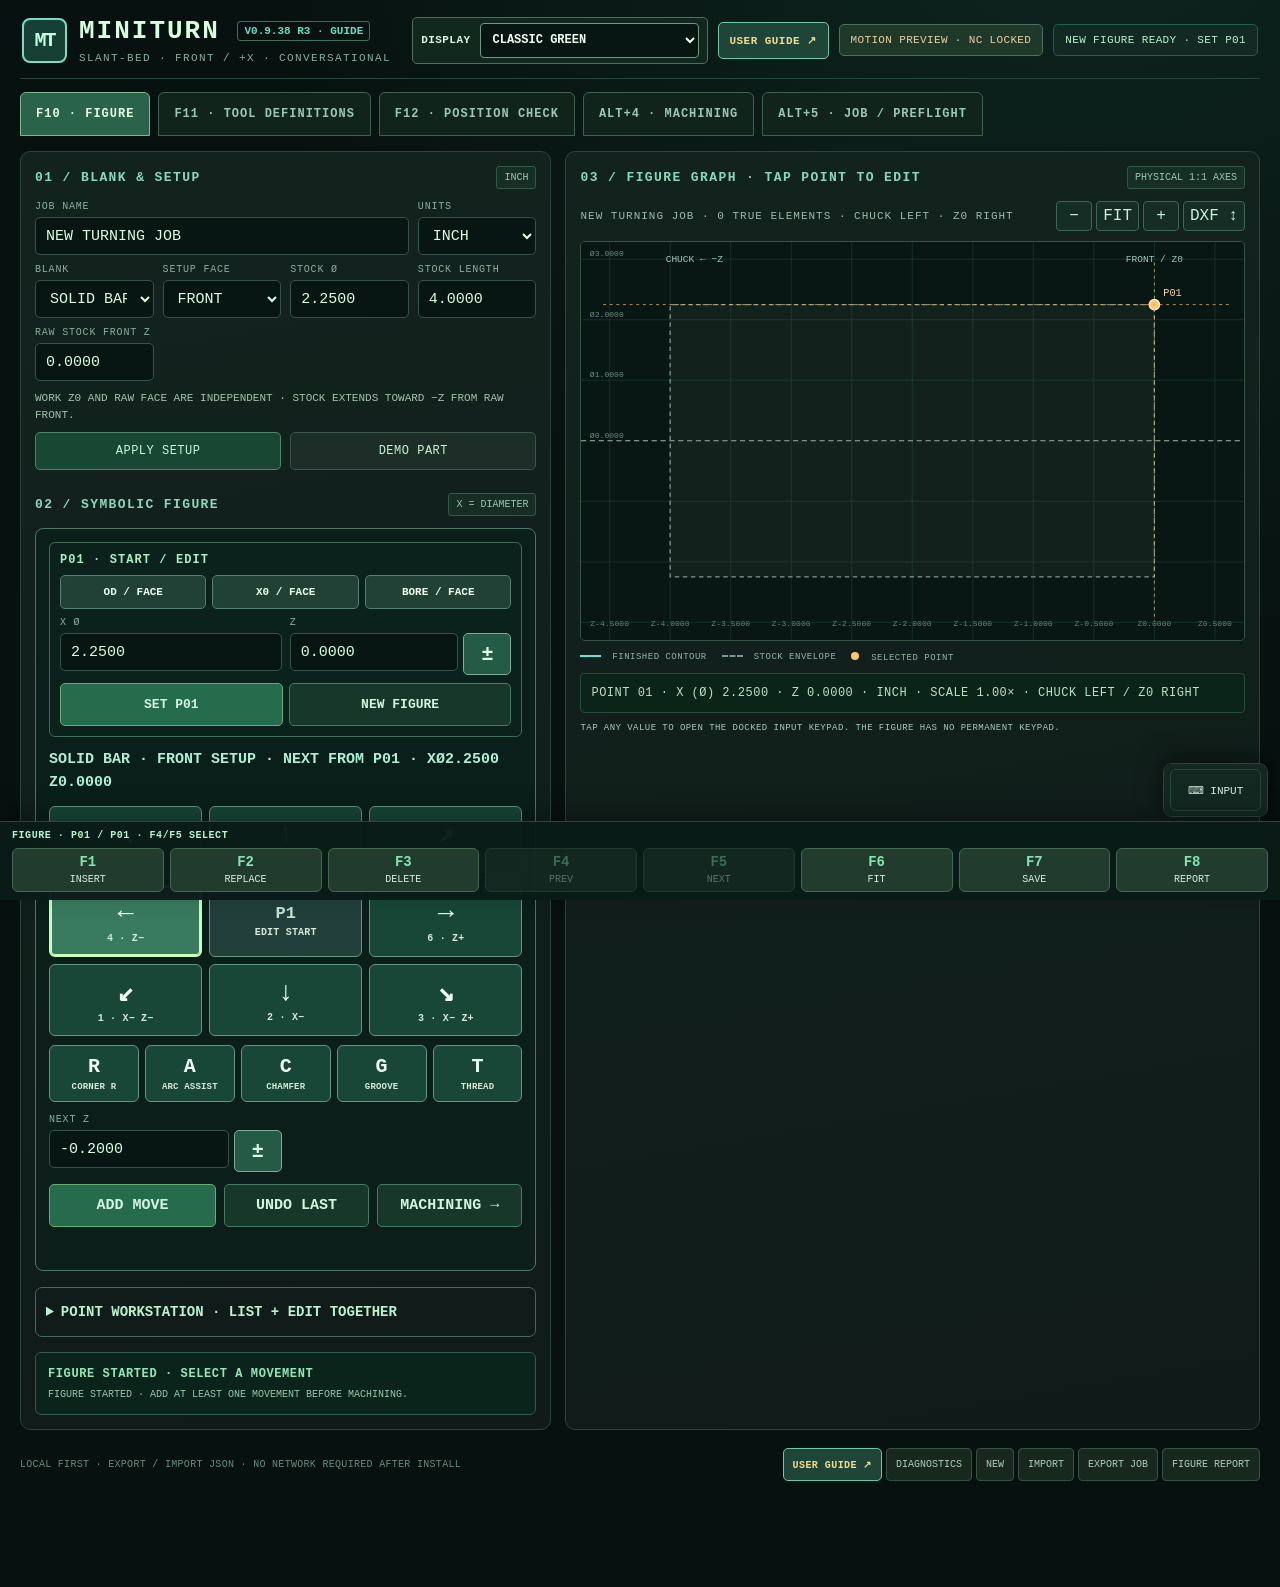
==== commit 724b0717: "0.9.38 R3" ====
--- a/index.html
+++ b/index.html
@@ -577,6 +577,7 @@
 #opZoomLabel{font:11px monospace;color:var(--amber);min-width:40px;text-align:center}
 .op-zoom-hint{font:10px monospace;color:var(--mute);margin-right:auto}
 @media(max-width:620px){.mt-mini-figure{width:216px;left:8px;right:auto;bottom:calc(var(--mt-dock-height,146px) + var(--mt-input-height,0px) + 18px)}.op-zoom-hint{width:100%;font-size:9px}.mt-mini-caption{font-size:9px}}
+/* v0.9.38 R3: focused 7-original + 2-left-hand starter set; keep Doosan NC export unchanged. */
 /* v0.9.38 - pilot machine-test NC export in addition to review studies */
 .nc-pilot-confirm{display:flex;gap:10px;align-items:flex-start;font-size:11px;line-height:1.5;margin:8px 0;padding:6px 0}
 .nc-pilot-confirm input{flex:0 0 18px;width:18px;height:18px;accent-color:#8bddb6}
@@ -592,7 +593,7 @@
 .nc-study-op-choice.disabled-op{opacity:.7}
 .nc-study-section-note{margin:7px 0;color:#e6c789;font-size:11px;line-height:1.6}
 </style>
-<title>MiniTurn v0.9.38 R2 — CONVERSATIONAL LATHE / MOTION PREVIEW</title>
+<title>MiniTurn v0.9.38 R3 — CONVERSATIONAL LATHE / MOTION PREVIEW</title>
 
 <style>
 /* v0.8.3: keep the F1–F8 terminal keys present while traversing long forms. */
@@ -757,7 +758,7 @@
 <body>
 <div class="app-shell">
   <header class="masthead">
-    <div class="brand-line"><span class="brand-mark">MT</span><div><h1>MINITURN <span class="version">V0.9.38 R2 · GUIDE</span></h1><div class="tagline">SLANT-BED · FRONT / +X · CONVERSATIONAL</div></div></div>
+    <div class="brand-line"><span class="brand-mark">MT</span><div><h1>MINITURN <span class="version">V0.9.38 R3 · GUIDE</span></h1><div class="tagline">SLANT-BED · FRONT / +X · CONVERSATIONAL</div></div></div>
     <div class="header-right"><label class="display-picker" for="displayMode">DISPLAY <select id="displayMode" aria-label="Graph colors and display contrast"><option value="classic">CLASSIC GREEN</option><option value="vivid">VIVID BLUE</option><option value="contrast">HIGH CONTRAST</option><option value="daylight">DAYLIGHT</option><option value="mazatrol">MAZAK-STYLE · ORANGE/BLUE</option></select></label><a class="guide-link" href="https://mekanismzlabs.github.io/miniturn/help/" target="_blank" rel="noopener noreferrer" aria-label="Open the MiniTurn user guide in a new tab">USER GUIDE ↗</a><span class="prototype-tag">MOTION PREVIEW · NC LOCKED</span><span id="saveState" class="saved-tag">LOCAL JOB</span></div>
   </header>
   <nav class="page-tabs" aria-label="Programming screens">
@@ -877,17 +878,17 @@
       <div class="tool-list" id="toolList" role="listbox" aria-label="Select a tool"></div>
       <div class="section-header second-header"><h2>NEW STANDARD TOOL</h2><span class="small-chip">TEMPLATES</span></div>
       <div class="tool-form-grid">
-        <label class="field">FAMILY FILTER<select id="toolPresetFamily"><option value="all">ALL STANDARD TOOLS</option><option value="catalog">CATALOG REFERENCES</option><option value="od">OD TURNING / FACING</option><option value="id">ID BORING / MODULAR HEADS</option><option value="groove">GROOVING</option><option value="thread">THREADING</option><option value="drill">DRILLING / SPECIAL</option></select></label>
+        <label class="field">FAMILY FILTER<select id="toolPresetFamily"><option value="starter">ORIGINAL STARTER SET · 9</option><option value="all">MORE TEMPLATES · ADVANCED</option><option value="catalog">CATALOG REFERENCES</option><option value="od">OD TURNING / FACING</option><option value="id">ID BORING / MODULAR HEADS</option><option value="groove">GROOVING</option><option value="thread">THREADING</option><option value="drill">DRILLING / SPECIAL</option></select></label>
         <label class="field">ISO HOLDER / TOOL TEMPLATE<select id="toolPreset"></select></label>
       </div>
-      <p class="inspect-hint">Select a template, then press <b>F1 ADD NEW TOOL</b>. Selecting a preset never changes the currently displayed or saved tool. The R/L CNMG 80° and DNMG 55° choices use radial/X-mounted catalog-style holders. Geometry is schematic; verify the physical tool before NC.</p>
+      <p class="inspect-hint">The starter set is the original seven tools plus left-hand CNMG 80° and DNMG 55°. Select a template and press <b>F1 ADD NEW TOOL</b>; this never changes the selected saved tool. More templates are under the advanced filter. Geometry is schematic; verify physical mounting before NC.</p>
       
       <div class="tool-actions"><button id="addTool" class="action-btn primary">F1 · ADD NEW TOOL</button><button id="duplicateTool" class="action-btn">F3 · DUPLICATE</button><button id="deleteTool" class="action-btn warn">F4 · DELETE</button><button id="cadToolOpen" class="action-btn" type="button">DXF · IMPORT / EXPORT</button></div>
-      <details class="tip-advanced library-maintenance"><summary>▸ LIBRARY / DEMO TOOLS / RESET</summary><div class="library-maintenance-inner"><div class="library-divider"></div>
-      <div class="section-header"><h2>DEMO TOOLS</h2><span class="small-chip">VALID PRESETS</span></div>
+      <details class="tip-advanced library-maintenance"><summary>▸ SHOP LIBRARY / RESTORE 9 STARTER TOOLS</summary><div class="library-maintenance-inner"><div class="library-divider"></div>
+      <div class="section-header"><h2>STARTER TOOL TABLE</h2><span class="small-chip">7 ORIGINAL + 2 LH</span></div>
       
-      <div class="tool-actions"><button id="resetDemoTools" class="action-btn">REBUILD 6 STANDARD TOOLS</button><button id="undoDemoReset" class="small-btn muted">UNDO DEMO RESET</button></div>
-      <div class="tool-actions"><button id="purgeBrowserTools" class="action-btn">RESET SAVED TOOLS</button></div>
+      <div class="tool-actions"><button id="resetDemoTools" class="action-btn">REBUILD ORIGINAL 7 + 2 LH TOOLS</button><button id="undoDemoReset" class="small-btn muted">UNDO DEMO RESET</button></div>
+      <div class="tool-actions"><button id="purgeBrowserTools" class="action-btn">CLEAR SAVED SHOP LIBRARY</button></div>
       
       <div class="library-divider"></div>
       <div class="section-header"><h2>SHOP LIBRARY</h2><span class="small-chip">OFFLINE</span></div>
@@ -2136,7 +2137,7 @@
 function renderMountPoint(point,side='front'){
  return {u:point.u,v:side==='rear'?-point.v:point.v};
 }
-/** v0.5.7 corrected six-tool demonstration table. The two OD cutters are
+/** v0.9.38 R3: seven-tool original starter table with two LH OD companions. The two OD cutters are
  * dimensioned catalog family REFERENCE outlines, not certified manufacturer CAD.
  * Remaining process families deliberately retain clearly identified generic
  * envelopes until measured/authorized catalog geometries exist.
@@ -2148,17 +2149,20 @@
  'catalog_ghdr25_3',    // T04: 3 mm external grooving holder
  'catalog_ser2525m16',  // T05: 16ER laydown OD thread holder
  'drill',                 // T06: generic centerline drill
- 'groove_id'              // T07: generic internal groove (unverified)
+ 'groove_id',             // T07: generic internal groove (unverified)
+ 'catalog_pclnl_2525m12', // T08: LH CNMG 80° companion to T01
+ 'catalog_pdjnl_2525m15'  // T09: LH DNMG 55° companion to T02
 ]);
 const TOOL_TEMPLATE_REVISION='0.6.15';
 // Bump this revision whenever standard-tool pocket, pose, insert or holder
 // defaults change. Browser autosave is NOT the source of truth for presets.
+const STARTER_TEMPLATE_KEYS=new Set(DEMO_TOOL_PRESETS);
 const DEMO_GENERIC_NAMES={6:'CENTERLINE DRILL · GENERIC',7:'ID GROOVE · GENERIC (VERIFY TOOL)'};
 function starterTools(units='inch'){
  return DEMO_TOOL_PRESETS.map((key,i)=>{
   const tool=makeTemplate(key,units,i+1);
   tool.demoTemplate=key;tool.templateGeometryRevision=TOOL_TEMPLATE_REVISION;
-  if(i>=5){tool.name=DEMO_GENERIC_NAMES[i+1];
+  if(DEMO_GENERIC_NAMES[i+1]){tool.name=DEMO_GENERIC_NAMES[i+1];
    tool.notes='EXAMPLE ONLY: nominal, unverified 2D holder and insert. Replace with a measured shop tool before machine planning.';
   }
   tool.verified=false;
@@ -7613,7 +7617,9 @@
  // must never trigger the 'new catalog draft' change event automatically.
  if(t.catalog?.code){
   const key=Object.keys(CATALOG_HOLDERS).find(k=>CATALOG_HOLDERS[k].code===t.catalog.code);
-  if(key){$('toolPresetFamily').value='all';$('toolPreset').dispatchEvent(new Event('miniturn-filter-reset'));$('toolPreset').value='catalog_'+key;}
+  if(key){const presetKey='catalog_'+key;
+   if(![...$('toolPreset').options].some(o=>o.value===presetKey)){$('toolPresetFamily').value='all';$('toolPreset').dispatchEvent(new Event('miniturn-filter-reset'));}
+   $('toolPreset').value=presetKey;}
  }else if(t.demoTemplate&&TOOL_PRESETS.some(p=>p.key===t.demoTemplate)){
   if(![...$('toolPreset').options].some(o=>o.value===t.demoTemplate)){$('toolPresetFamily').value='all';$('toolPreset').dispatchEvent(new Event('miniturn-filter-reset'));}
   $('toolPreset').value=t.demoTemplate;
@@ -7988,16 +7994,17 @@
   const option=document.createElement('option');option.value=val;option.textContent=name;$(id).append(option);
  }
  const groupFor=p=>p.key.startsWith('catalog_')?'catalog':p.kind.includes('groove')?'groove':p.kind.includes('thread')?'thread':p.kind==='id'?'id':p.kind==='face'||p.kind==='od'?'od':'drill';
- const fillToolPresetList=(filter='all')=>{
+ const fillToolPresetList=(filter='starter')=>{
   const selected=$('toolPreset').value;
   $('toolPreset').replaceChildren();
-  for(const p of TOOL_PRESETS){if(filter!=='all'&&groupFor(p)!==filter)continue;
+  const pool=filter==='starter'?DEMO_TOOL_PRESETS.map(key=>TOOL_PRESETS.find(p=>p.key===key)).filter(Boolean):TOOL_PRESETS;
+  for(const p of pool){if(filter!=='starter'&&filter!=='all'&&groupFor(p)!==filter)continue;
    const option=document.createElement('option');option.value=p.key;option.textContent=p.name;$('toolPreset').append(option);}
   if([...$('toolPreset').options].some(o=>o.value===selected))$('toolPreset').value=selected;
  };
  fillToolPresetList();
  $('toolPresetFamily').addEventListener('change',()=>fillToolPresetList($('toolPresetFamily').value));
- $('toolPreset').addEventListener('miniturn-filter-reset',()=>fillToolPresetList('all'));
+ $('toolPreset').addEventListener('miniturn-filter-reset',()=>fillToolPresetList($('toolPresetFamily').value));
  $('toolPreset').addEventListener('change',()=>{
   // Choosing from the catalog is NOT an edit to the saved, selected tool.
   // The new template enters the tool library only when F1 ADD is pressed.
@@ -8088,37 +8095,43 @@
  $('addTool').addEventListener('click',()=>toolAction('add'));$('duplicateTool').addEventListener('click',()=>toolAction('duplicate'));
  $('deleteTool').addEventListener('click',()=>toolAction('delete'));
  document.querySelectorAll('[data-tool-action]').forEach(btn=>btn.addEventListener('click',()=>toolAction(btn.dataset.toolAction)));
+ // Preserve jobs and their operation/tool links. Rebuilding the starter table is
+ // explicit, backup-first, and is blocked if any operation uses a nonstarter
+ // or customized tool. Never silently reassign form tools to the OD cutter.
+ function starterResetCandidate(){
+  const fresh=starterTools(job.units);
+  const byPreset=new Map(fresh.map(t=>[t.demoTemplate,t]));
+  const byCatalog=new Map(fresh.filter(t=>t.catalog?.code).map(t=>[t.catalog.code,t]));
+  const oldById=new Map(job.tools.map(t=>[t.id,t]));
+  const operations=[];
+  for(let i=0;i<(job.operations||[]).length;i++){
+   const op=job.operations[i],old=oldById.get(op.toolId);
+   if(!old)return {error:`STEP ${i+1} REFERENCES AN UNKNOWN TOOL. EXPORT JOB AND CORRECT IT BEFORE RESET.`};
+   if(old.userCustomized||old.verified)return {error:`STEP ${i+1} USES A CUSTOMIZED / VERIFIED TOOL (${old.name}). KEEP THAT JOB OR EXPORT IT BEFORE STARTER RESET.`};
+   const match=byPreset.get(old.demoTemplate)||byCatalog.get(old.catalog?.code);
+   if(!match)return {error:`STEP ${i+1} USES ${old.name}, NOT ONE OF THE NINE STARTER TOOLS. RESET WOULD BREAK ITS TOOL ASSIGNMENT.`};
+   operations.push({...op,toolId:match.id});
+  }
+  const candidate={...job,tools:fresh,operations,inspectionPositions:{}};
+  const check=validateJob(candidate);
+  if(check.errors.length)return {error:check.errors[0]};
+  return {candidate};
+ }
+ $('resetDemoTools').addEventListener('click',()=>{
+  if(toolDirty&&!confirm('Discard unsaved tool editor changes?'))return;
+  const outcome=starterResetCandidate();
+  if(outcome.error){notify('STARTER RESET BLOCKED: '+outcome.error,true);return;}
+  if(!confirm('REBUILD THE ORIGINAL 7 STANDARD TOOLS + 2 LEFT-HAND OD TOOLS (T01–T09)?\n\nThis replaces only the CURRENT JOB tool table. Your separately saved shop library is untouched. Existing operations using matching unmodified starter tools keep their correct tool family; other operations block reset. An undo backup is saved locally.'))return;
+  try{localStorage.setItem(DEMO_BACKUP_KEY,JSON.stringify(job));}
+  catch{notify('BACKUP FAILED. EXPORT THE JOB JSON BEFORE RESETTING.',true);return;}
+  job=outcome.candidate;toolSelected=0;toolDirty=false;opSelected=0;
+  refreshToolWorkspace();autosave();
+  notify('9 STARTER TOOLS LOADED · ORIGINAL SEVEN + TWO LH · UNDO AVAILABLE');
+ });
  $('purgeBrowserTools').addEventListener('click',()=>{
-  if(!confirm('CLEAR ALL PREVIOUS TOOL DEFINITIONS saved by MiniTurn in this browser?\n\nThis will replace all active-job tools with the latest six demo tools and DELETE your browser-saved reusable shop tool library. It does NOT remove part geometry, display settings, exported JSON files, or any ChatGPT history.\n\nExisting operation tool assignments will be rebuilt and need review. This cannot be undone from the old library unless you exported a JSON backup.'))return;
-  const tools=starterTools(job.units);
-  const operations=(job.operations||[]).map(op=>({...op,
-    toolId:op.kind==='od_finish'?tools[1].id:tools[0].id}));
-  const next={...job,tools,operations,inspectionPositions:{}};
-  const checked=validateJob(next);
-  if(checked.errors.length){notify('TOOL RESET BLOCKED: '+checked.errors[0],true);return;}
-  try{
-    // Do not destroy any unrelated browser preferences, version settings,
-    // or profile/job coordinates. A JSON export is the backup mechanism.
-    localStorage.removeItem(LIB_KEY);
-    localStorage.removeItem(DEMO_BACKUP_KEY);
-    localStorage.removeItem(AUTO_DEMO_BACKUP_KEY);
-    job=next;toolSelected=0;opSelected=0;toolDirty=false;inspectedToolId=null;
-    refreshToolWorkspace();autosave();
-    notify('OLD BROWSER TOOLS CLEARED · CORRECTED TOOL POSES LOADED');
-  }catch(err){notify('TOOL RESET FAILED: '+err.message,true);}
- });
- $('resetDemoTools').addEventListener('click',()=>{
-  if(toolDirty&&!confirm('Discard unsaved tool edits before resetting the demonstration table?'))return;
-  if(!confirm('REBUILD ALL SIX DEMO TOOLS (T01–T06)?\nThis replaces the CURRENT JOB tool table, including custom tools in it. Your separately saved SHOP LIBRARY is untouched. Current job is backed up locally. Existing operations will be reassigned to demonstration tools and must be rechecked.'))return;
-  const previous=structuredClone(job),tools=starterTools(job.units);
-  const remapped=(job.operations||[]).map(op=>({...op,toolId:op.kind==='od_finish'?tools[1].id:tools[0].id}));
-  const next={...job,tools,operations:remapped,inspectionPositions:{}};
-  const check=validateJob(next);
-  if(check.errors.length){notify('RESET BLOCKED: '+check.errors[0],true);return;}
-  try{localStorage.setItem(DEMO_BACKUP_KEY,JSON.stringify(previous));}
-  catch{notify('COULD NOT SAVE SAFETY BACKUP. EXPORT YOUR JOB BEFORE RESETTING.',true);return;}
-  job=next;toolSelected=0;toolDirty=false;opSelected=0;refreshToolWorkspace();autosave();
-  notify('SIX VALID DEMO TOOLS LOADED · OLD JOB BACKED UP · VERIFY OPERATIONS');
+  if(!confirm('DELETE ONLY THE SEPARATELY SAVED SHOP TOOL LIBRARY FROM THIS BROWSER?\n\nCurrent job tools, operations, exported files and the undo backup will NOT be changed. To rebuild current job tools, use REBUILD ORIGINAL 7 + 2 LH TOOLS above.'))return;
+  try{localStorage.removeItem(LIB_KEY);notify('BROWSER SHOP LIBRARY CLEARED · CURRENT JOB UNCHANGED');}
+  catch(err){notify('LIBRARY CLEAR FAILED: '+err.message,true);}
  });
  $('undoDemoReset').addEventListener('click',()=>{
   if(toolDirty&&!confirm('Discard unsaved tool edits to restore the prior job?'))return;
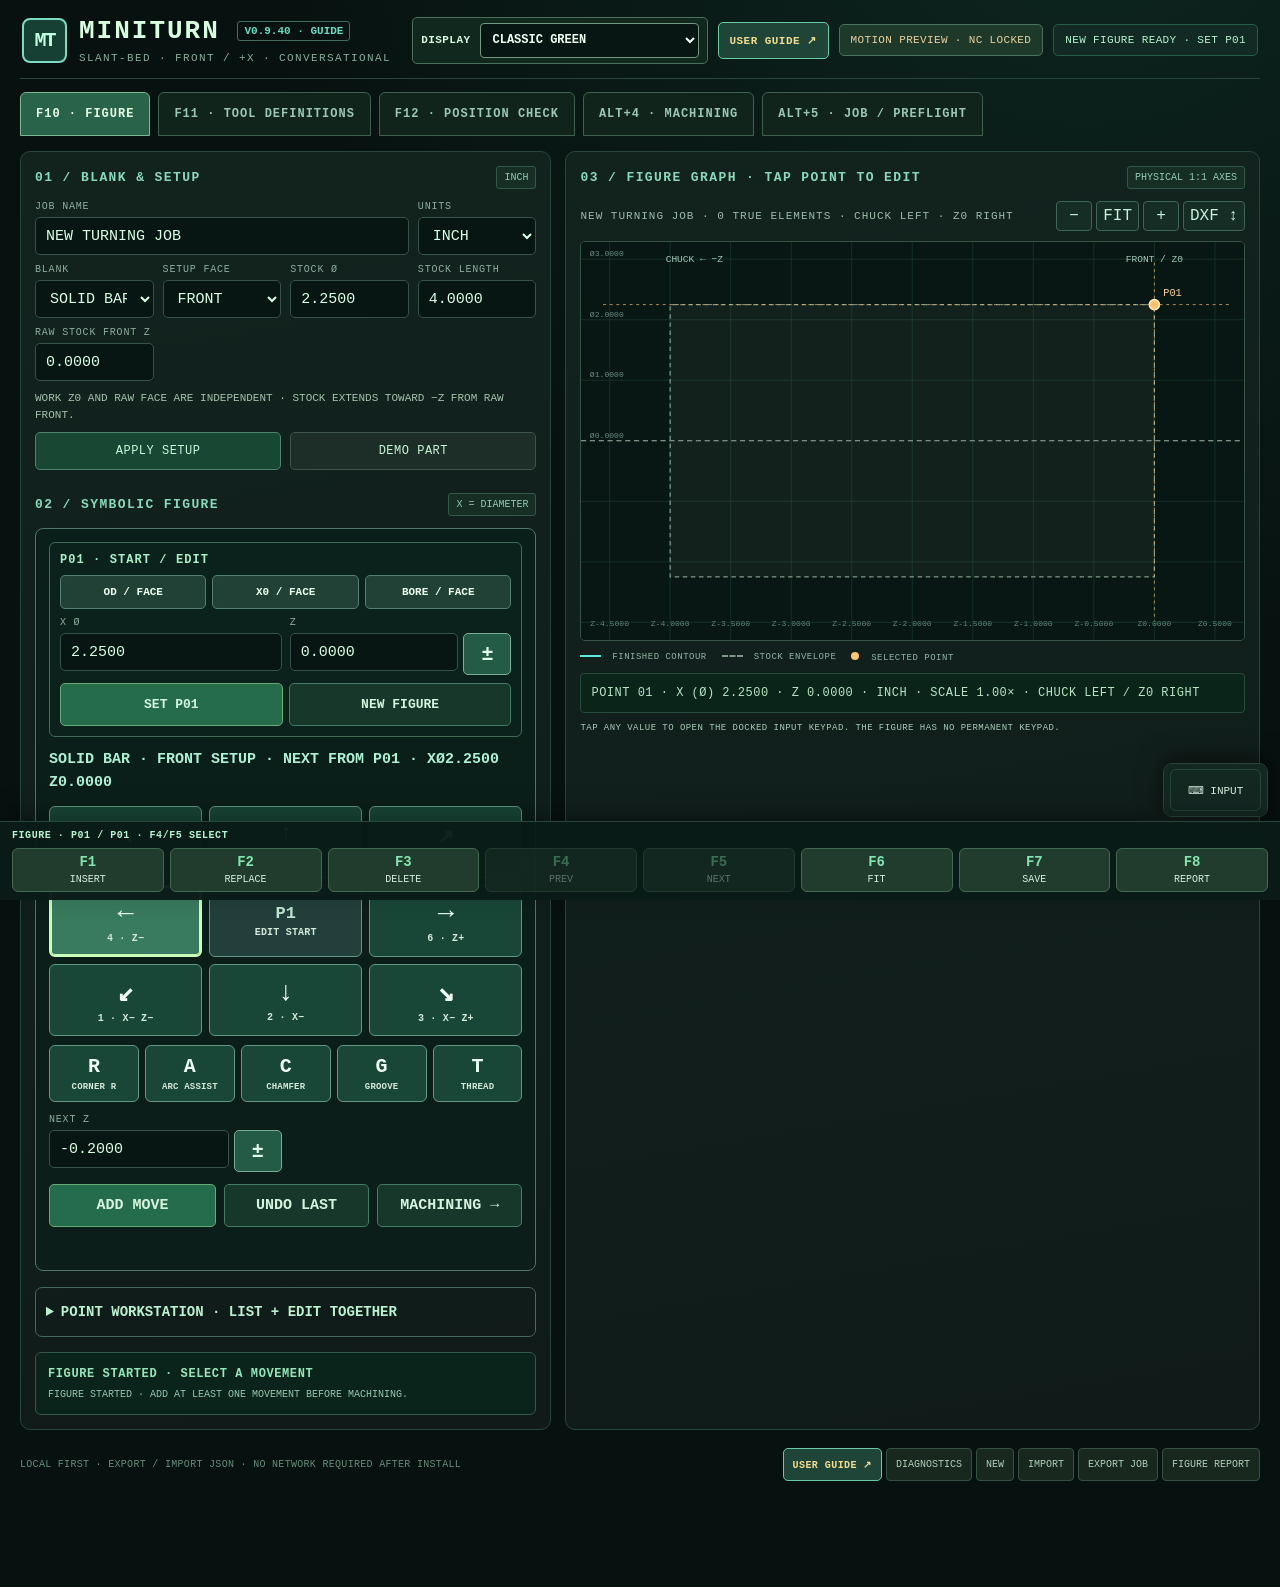
==== commit 67b7b85e: "0.9.40" ====
--- a/index.html
+++ b/index.html
@@ -577,7 +577,16 @@
 #opZoomLabel{font:11px monospace;color:var(--amber);min-width:40px;text-align:center}
 .op-zoom-hint{font:10px monospace;color:var(--mute);margin-right:auto}
 @media(max-width:620px){.mt-mini-figure{width:216px;left:8px;right:auto;bottom:calc(var(--mt-dock-height,146px) + var(--mt-input-height,0px) + 18px)}.op-zoom-hint{width:100%;font-size:9px}.mt-mini-caption{font-size:9px}}
-/* v0.9.38 R3: focused 7-original + 2-left-hand starter set; keep Doosan NC export unchanged. */
+/* v0.9.40: focused 7-original + 2-left-hand starter set; keep Doosan NC export unchanged. */
+/* v0.9.40 - Clear two-level NC review workflow and local operation picker. */
+.nc-pilot-workflow{border:1px solid #446455;border-radius:6px;padding:12px;margin:12px 0;background:rgba(100,170,135,.06)}
+.nc-pilot-workflow p{margin:3px 0 9px;font-size:12px;line-height:1.55}
+.nc-pilot-workflow .field{margin:6px 0}
+.nc-pilot-choices{display:flex;gap:8px;flex-wrap:wrap;align-items:center}
+.nc-pilot-choices button{flex:1;min-width:170px}
+.nc-pilot-ready{padding:10px;border:1px solid #637765;border-radius:5px;margin:8px 0;font-size:12px;line-height:1.6;white-space:pre-wrap}
+.nc-pilot-ready[data-state="block"]{border-color:#ba8758;color:var(--amber)}
+.nc-pilot-ready[data-state="review"]{border-color:#6da188;color:var(--green,#8bddb6)}
 /* v0.9.38 - pilot machine-test NC export in addition to review studies */
 .nc-pilot-confirm{display:flex;gap:10px;align-items:flex-start;font-size:11px;line-height:1.5;margin:8px 0;padding:6px 0}
 .nc-pilot-confirm input{flex:0 0 18px;width:18px;height:18px;accent-color:#8bddb6}
@@ -593,7 +602,7 @@
 .nc-study-op-choice.disabled-op{opacity:.7}
 .nc-study-section-note{margin:7px 0;color:#e6c789;font-size:11px;line-height:1.6}
 </style>
-<title>MiniTurn v0.9.38 R3 — CONVERSATIONAL LATHE / MOTION PREVIEW</title>
+<title>MiniTurn v0.9.40 — CONVERSATIONAL LATHE / MOTION PREVIEW</title>
 
 <style>
 /* v0.8.3: keep the F1–F8 terminal keys present while traversing long forms. */
@@ -758,7 +767,7 @@
 <body>
 <div class="app-shell">
   <header class="masthead">
-    <div class="brand-line"><span class="brand-mark">MT</span><div><h1>MINITURN <span class="version">V0.9.38 R3 · GUIDE</span></h1><div class="tagline">SLANT-BED · FRONT / +X · CONVERSATIONAL</div></div></div>
+    <div class="brand-line"><span class="brand-mark">MT</span><div><h1>MINITURN <span class="version">V0.9.40 · GUIDE</span></h1><div class="tagline">SLANT-BED · FRONT / +X · CONVERSATIONAL</div></div></div>
     <div class="header-right"><label class="display-picker" for="displayMode">DISPLAY <select id="displayMode" aria-label="Graph colors and display contrast"><option value="classic">CLASSIC GREEN</option><option value="vivid">VIVID BLUE</option><option value="contrast">HIGH CONTRAST</option><option value="daylight">DAYLIGHT</option><option value="mazatrol">MAZAK-STYLE · ORANGE/BLUE</option></select></label><a class="guide-link" href="https://mekanismzlabs.github.io/miniturn/help/" target="_blank" rel="noopener noreferrer" aria-label="Open the MiniTurn user guide in a new tab">USER GUIDE ↗</a><span class="prototype-tag">MOTION PREVIEW · NC LOCKED</span><span id="saveState" class="saved-tag">LOCAL JOB</span></div>
   </header>
   <nav class="page-tabs" aria-label="Programming screens">
@@ -1439,29 +1448,32 @@
           <div class="nc-study-select-actions"><button class="action-btn" type="button" id="pfStudyAll">SELECT ENABLED</button><button class="action-btn" type="button" id="pfStudyNone">CLEAR</button><button class="action-btn" type="button" id="pfStudyOnly">ONLY CURRENT STEP</button></div>
           <div class="nc-study-op-list" id="pfStudyOpChecks" role="group" aria-label="Operations to include in G-code study"></div>
         </div>
-        <div class="job-export-buttons"><button class="action-btn primary" type="button" id="pfStudyBuild">GENERATE G-CODE STUDY</button><button class="action-btn" type="button" id="pfStudyDownload" disabled>SAVE REVIEW .TXT</button></div>
+        <div class="job-export-buttons"><button class="action-btn primary" type="button" id="pfStudyBuild">GENERATE G-CODE STUDY</button><button class="action-btn" type="button" id="pfStudyDownload" disabled>SAVE REVIEW .TXT</button><button class="action-btn" type="button" id="pfStudyDownloadNC" disabled>SAVE ANNOTATED REVIEW .NC</button></div>
+        <p class="job-small-note">ANNOTATED REVIEW .NC saves the same study as comments with no executable cutting motion. It is for sharing and inspecting on a PC, <strong>not for a live machine cycle or full controller graphics</strong>. Use Section 17 for a runnable single-operation candidate.</p>
         <div class="motion-notice" id="pfStudyStatus" role="status">12 OPERATION TYPES · G00/G01/G02/G03 STUDIES · 2 THREAD ENVELOPE STUDIES. QUALIFIED PRODUCTION NC EXPORT LOCKED.</div>
         <pre class="nc-study-code" id="pfStudyPreview" aria-label="G-code study, not executable CNC program">SELECT A SUPPORTED OPERATION AND PRESS GENERATE.</pre>
       </details>
       <details class="preflight-detail" id="pfPilotPanel">
-        <summary>17 / DOOSAN / FANUC X-Z · EXPERIMENTAL .NC EXPORT</summary>
-        <p class="nc-pilot-warning"><strong>UNQUALIFIED, EXECUTABLE CNC CODE.</strong> This pilot exporter composes independently reviewable motion studies into a Haas-style program with tool and offset calls, spindle/coolant controls, G54, basic safe-X/Z positioning, and M30. It does <strong>not</strong> verify tool-nose compensation, holder/jaw/tailstock collisions, stock engagement, controller options, or physical machine travel. Use independent control simulation and operator-led single-block/dry-run checks before any cutting. <strong>Not production approved.</strong></p>
-        <p class="job-small-note">Uses the STEP/SCOPE selection in Section 16 above; select one or several enabled operations in machining order. Alternatives cutting the same feature cannot be included together. Threading, outstanding form-contact gaps, dwell requests, and unsafe/unresolved entry or exit are blocked. Targets a generic Doosan/FANUC two-axis slant-bed setup ONLY; exact machine M codes, turret orientation and paths must be checked at the control. Haas and generic studies remain separate.</p>
+        <summary>17 / DOOSAN / FANUC X-Z · CONTROLLED SINGLE-STEP .NC TEST</summary>
+        <p class="nc-pilot-warning"><strong>EXPERIMENTAL EXECUTABLE CNC CANDIDATE — NOT PRODUCTION APPROVED.</strong> Build one operation for a Doosan/FANUC X/Z test. Missing operator-review flags are shown as warnings rather than forcing edits deep inside Tool/Operation screens. Known unsupported geometry, unsafe rapid corridors, unqualified rear-entry operations and tool-reference errors <strong>still block executable output</strong>. The operator must independently verify the exact machine, offsets, cutting motion and clearance before use.</p>
+        <div class="nc-pilot-workflow">
+          <p><strong>1 / PICK TEST OPERATION HERE</strong> — independent of the study selection above. Use a simple front-entry facing or OD test first.</p>
+          <label class="field">SINGLE OPERATION FOR EXECUTABLE .NC<select id="pfPilotOp"></select></label>
+          <div id="pfPilotReadiness" class="nc-pilot-ready" role="status" data-state="review">Choose an operation to see test-post support and review flags.</div>
+          <div class="nc-pilot-choices"><button type="button" class="action-btn" id="pfPilotFirst">CHOOSE FIRST SIMPLE OPERATION</button></div>
+        </div>
+        <p class="job-small-note">This exporter still supports <strong>one operation</strong>. Straight front-entry facing/OD roughing and narrowly gated OD finishing have experimental code. Rear/opposite-entry roughing, unqualified grooves, threading, ID work, form tools, fade blends, and inter-operation links remain study-only. The machine remains GENERIC Doosan/FANUC X/Z, not a qualified machine profile.</p>
         <div class="nc-study-fields">
           <label class="field">SPINDLE DIRECTION · ALL SELECTED STEPS<select id="pfPilotSpindle"><option value="">SELECT / CONFIRM</option><option value="M03">M03 · CW / FORWARD</option><option value="M04">M04 · CCW / REVERSE</option></select></label>
           <label class="field">COOLANT<select id="pfPilotCoolant"><option value="off">OFF · NO M08</option><option value="on">ON · M08/M09</option></select></label>
-          <label class="field">ARC OUTPUT<select id="pfPilotArcs"><option value="linear">G01 ONLY · FIRST TEST PREFERENCE</option><option value="auto">G02/G03 · FITTED STUDY ARCS · REQUIRES REVIEW</option></select></label>
+          <label class="field">ARC OUTPUT<select id="pfPilotArcs"><option value="linear">G01 ONLY · FIRST TEST PREFERENCE</option><option value="auto">G02/G03 · STUDY ONLY · .NC BLOCKED UNTIL POST QUALIFIED</option></select></label>
           <label class="field">WORK OFFSET<select id="pfPilotWorkOffset"><option value="G54">G54</option><option value="G55">G55</option><option value="G56">G56</option><option value="G57">G57</option><option value="G58">G58</option><option value="G59">G59</option></select></label>
         </div>
-        <p class="job-small-note">Complete and save job setup data first: target DOOSAN/FANUC SLANT-BED X-Z (test profile), numeric O-program ID, actual safe X diameter and safe Z, workholding, datum, grip/stickout, and RPM ceiling. The program pauses at M00 before each tool/operation, but never proves the tool-change position; operator must establish an actual safe start and verify all subsequent moves. No G53/G28 home positions are assumed.</p>
+        <p class="job-small-note">In JOB DATA enter the actual O number, work offset/datum, measured SAFE X and SAFE Z in work coordinates, grip, stickout, fixture and RPM ceiling. The program begins with M00 BEFORE the tool call, from an <strong>unknown initial machine position</strong>; the qualified operator must establish a clear tool-index position before cycle start. SAFE X/Z are not automatic machine-home coordinates. The generated program never commands G53/G28. No tool-change path is inferred.</p>
         <div class="job-export-buttons"><button type="button" class="action-btn primary" id="pfPilotBuild">GENERATE MACHINE-TEST NC</button><button type="button" class="action-btn" id="pfPilotDownload" disabled>SAVE MACHINE-TEST .NC</button></div>
         <div class="motion-notice" id="pfPilotStatus" role="status">NO MACHINE-TEST NC GENERATED. LIVE TEST REQUIRES INDEPENDENT VERIFICATION.</div>
-        <pre id="pfPilotPreview" class="nc-pilot-result" aria-label="Experimental Haas machine-test NC preview">COMPLETE JOB SETUP, SELECT OPERATIONS, AND GENERATE.</pre>
-        <div class="nc-pilot-warning"><strong>BEFORE SAVING:</strong> These confirmations apply to this generated candidate only. They do not certify safety or qualify the post.</div>
-        <label class="nc-pilot-confirm"><input type="checkbox" id="pfPilotCheckMachine">I have independently checked the actual Doosan machine and FANUC control, turret/offsets, actual work offsets, workholding, safe positions, and spindle rotation direction.</label>
-        <label class="nc-pilot-confirm"><input type="checkbox" id="pfPilotCheckPath">I have reviewed every operation and cutting edge in the scrubber and in an independent CNC/controller simulation; no unverified contact, return, or collision is being assumed safe.</label>
-        <label class="nc-pilot-confirm"><input type="checkbox" id="pfPilotCheckRun">This is a controlled qualification test with a qualified operator, single-block, feed/rapid overrides, dry-run/air-cut and first-article inspection. The program is NOT approved for unattended production.</label>
-        <label class="nc-pilot-confirm"><input type="checkbox" id="pfPilotCheckArcs">If G02/G03 are selected, I independently verified Doosan/FANUC G18 I/K direction, center formatting, and geometry.</label>
+        <label class="nc-pilot-confirm"><input type="checkbox" id="pfPilotCheckOperator"><span><strong>REVIEW ACKNOWLEDGEMENT FOR THIS EXPORT:</strong> I understand this candidate is unqualified. I will verify the actual tool/offset reference, spindle direction, stock, jaws, entrance/exit and every X/Z move in independent controller graphics/simulation before any supervised noncutting test. Downloading does not approve the NC for machining.</span></label>
+        <pre id="pfPilotPreview" class="nc-pilot-result" aria-label="Experimental Doosan Fanuc machine-test NC preview">COMPLETE JOB SETUP, SELECT OPERATIONS, AND GENERATE.</pre>
       </details>
     </section>
   </main>
@@ -2137,7 +2149,7 @@
 function renderMountPoint(point,side='front'){
  return {u:point.u,v:side==='rear'?-point.v:point.v};
 }
-/** v0.9.38 R3: seven-tool original starter table with two LH OD companions. The two OD cutters are
+/** v0.9.40: seven-tool original starter table with two LH OD companions. The two OD cutters are
  * dimensioned catalog family REFERENCE outlines, not certified manufacturer CAD.
  * Remaining process families deliberately retain clearly identified generic
  * envelopes until measured/authorized catalog geometries exist.
@@ -2532,7 +2544,7 @@
  * X is diameter, Z is axial; DOC, radial finish allowance and radial clearance are PHYSICAL radii.
  * Feed is length/revolution; RPM is revolutions/minute. No G96/CSS in this release.
  */
-const OPERATION_VERSION='0.9.38';
+const OPERATION_VERSION='0.9.40';
 const OP_KINDS={form_profile:'FORM TOOL · RADIAL',od_rough:'OD ROUGH',od_finish:'OD FINISH',face:'FACE',od_groove:'OD GROOVE',special_profile:'SPECIAL CONTOUR',od_thread:'OD THREAD',id_rough:'ID ROUGH',id_finish:'ID FINISH',id_groove:'ID GROOVE',id_thread:'ID THREAD',drill:'DRILL / PECK'};
 const isIdOperation=k=>['id_rough','id_finish','id_groove','id_thread'].includes(k);
 const isBoreOperation=k=>['id_rough','id_finish'].includes(k);
@@ -3314,7 +3326,7 @@
 window.addEventListener('unhandledrejection',event=>{reportRuntimeError(event.reason,'ASYNC ERROR');});
 function diagnosticText(){
  const storage=(()=>{try{const key='__miniturn_storage_probe__';localStorage.setItem(key,'ok');localStorage.removeItem(key);return 'available';}catch{return 'unavailable';}})();
- return [`MINITURN v0.9.38 — DIAGNOSTICS`,`Captured: ${new Date().toISOString()}`,`Current page: ${activePage}`,`Location protocol: ${location.protocol}`,`Local storage: ${storage}`,`User agent: ${navigator.userAgent}`,`Figure rows: ${job.nodes.length}`,`Tools: ${job.tools?.length||0}`,`Operations: ${job.operations?.length||0}`,`Display errors logged: ${runtimeErrors.length}`,...runtimeErrors.map((e,i)=>`\n#${i+1} ${e.at} ${e.kind} [${e.page}]\n${e.detail}`),'','A completely terminated Android browser view may leave no JavaScript error log.'].join('\n');
+ return [`MINITURN v0.9.40 — DIAGNOSTICS`,`Captured: ${new Date().toISOString()}`,`Current page: ${activePage}`,`Location protocol: ${location.protocol}`,`Local storage: ${storage}`,`User agent: ${navigator.userAgent}`,`Figure rows: ${job.nodes.length}`,`Tools: ${job.tools?.length||0}`,`Operations: ${job.operations?.length||0}`,`Display errors logged: ${runtimeErrors.length}`,...runtimeErrors.map((e,i)=>`\n#${i+1} ${e.at} ${e.kind} [${e.page}]\n${e.detail}`),'','A completely terminated Android browser view may leave no JavaScript error log.'].join('\n');
 }
 function showDiagnostics(){const dialog=$('diagnosticDialog');$('diagnosticText').textContent=diagnosticText();if(!dialog.open)dialog.showModal();}
 function retryDisplay(){
@@ -4039,7 +4051,7 @@
  ['clearance','Retract/approach clearance checked across all operations'],
  ['simulate','Independent simulation and single-block / dry-run plan arranged']
 ];
-const NC_EXPORT_DISABLED_REASON='No verified cutting-motion IR, complete swept clearance, or qualified controller post exists in v0.9.38. G-code studies are REVIEW TEXT only.';
+const NC_EXPORT_DISABLED_REASON='The general production post remains locked in v0.9.40: no fully qualified cutting-motion IR, 3D clearance, or machine-specific post. Section 17 provides strictly gated, single-operation Doosan test .nc candidates.';
 const pfSessionChecks=new Set();
 let pfSelected=0,pfJobFingerprint='';
 let pfEditing=false;
@@ -6751,7 +6763,7 @@
 }
 function buildProcessPlan(source){
  const s=normalizeJobSetup(source.setup),profile=buildProfile(source);
- return {format:POST_IR_VERSION,version:'0.9.38',status:'ARC_ASSIST_INSERT_HOLDER_SWEEP_REVIEW_NON_EXECUTABLE',
+ return {format:POST_IR_VERSION,version:'0.9.40',status:'ARC_ASSIST_INSERT_HOLDER_SWEEP_REVIEW_NON_EXECUTABLE',
   part:{name:source.name,partNumber:s.part,revision:s.revision,workOrder:s.workOrder,material:s.material,programId:s.program},
   machine:{profileId:s.machine,profile:{...MACHINE_PROFILES[s.machine]},postId:null,postVersion:null,controllerCapabilities:null},
   coordinates:{x:'DIAMETER',z:'AXIAL',physicalPlane:{u:'NEGATIVE_Z',v:'X_RADIUS'},displayMirrorZNotInCode:true,displayOrientation:'CHUCK_LEFT_Z0_RIGHT',displayOrientationNotInCode:true,workSide:source.workSide,units:source.units},
@@ -6980,7 +6992,7 @@
  const feedDecimals=source.units==='inch'?5:4;
  const nn=v=>ncStudyNumber(v,coordDecimals),ff=v=>ncStudyNumber(v,feedDecimals);
  const clean=v=>String(v??'').replace(/[()\r\n%]/g,' ').replace(/[^\x20-\x7e]/g,' ').slice(0,64);
- const lines=['(MINITURN 0.9.38 - EXPERIMENTAL G-CODE MOTION STUDY)',
+ const lines=['(MINITURN 0.9.40 - EXPERIMENTAL G-CODE MOTION STUDY)',
   '(NOT A QUALIFIED MACHINE PROGRAM - DO NOT RUN ON EQUIPMENT)',
   `(POST STUDY ${clean(dialect.label)})`,
   `(JOB ${clean(source.name)} / STEP ${index+1} ${clean(op.name)})`,
@@ -7115,7 +7127,7 @@
  if(p)p.textContent='COMPLETE JOB SETUP, SELECT OPERATIONS, AND GENERATE.';
  if(b)b.disabled=true;
  if(st)st.textContent=reason;
- for(const id of ['pfPilotCheckMachine','pfPilotCheckPath','pfPilotCheckRun','pfPilotCheckArcs'])if($(id))$(id).checked=false;
+ if($('pfPilotCheckOperator'))$('pfPilotCheckOperator').checked=false;
 }
 function ncPilotSelection(source,indices){
  if(!indices.length||indices.some(i=>!Number.isInteger(i)||i<0||i>=source.operations.length||!source.operations[i].enabled))
@@ -7129,7 +7141,63 @@
  }
  return indices;
 }
+/* v0.9.40 - Explicit CNC programmed reference, separate from cutter-contact
+ * geometry. The finish planner supplies PHYSICAL nose-center coordinates.
+ * G40 output must be in the same reference frame as the measured machine
+ * offset. Translate every motion, including approaches/retracts, together.
+ * This is a mathematical frame conversion, NOT physical tool verification.
+ */
+function ncPilotReferenceMap(source,op,tool,planned,study){
+ const frames=[...new Set(planned.passes.map(p=>p.motionReference||'UNKNOWN'))];
+ const disallowed=frames.filter(f=>!['PHYSICAL_NOSE_CENTER','NOMINAL_TIP_OR_TOOL_DATUM','NOMINAL_SHARP_TIP'].includes(f));
+ if(disallowed.length)throw Error(`Motion reference ${disallowed.join(', ')} lacks a calibrated NC offset mapping. Study only.`);
+ const finish=op.kind==='od_finish';
+ if(finish){
+  if(frames.length!==1||frames[0]!=='PHYSICAL_NOSE_CENTER')
+   throw Error('OD finishing requires a single physically compensated nose-center trace; nominal fallback cannot be posted.');
+  const comp=planned.compensation;
+  if(comp?.status!=='CENTER_OFFSET_PREVIEW'||!comp.referenceShiftXZ||!comp.toolNoseCenter||!comp.toolSharpTip)
+   throw Error('OD finish has no valid nose-center / sharp-tip geometry. Rebuild or inspect tool.');
+  if(['fadeInMode','fadeOutMode'].some(k=>op[k]&&op[k]!=='off'))
+   throw Error('Finish fade is still a geometric candidate; .nc output requires verified feed entry/exit. Study only.');
+  if(planned.passes.some(p=>p.recessBridge||p.motionReference!=='PHYSICAL_NOSE_CENTER'))
+   throw Error('Finish land bridges and mixed reference paths are not qualified for NC.');
+  const shift=tool.tipReference==='virtual'?comp.referenceShiftXZ:{xDiameter:0,z:0};
+  const dx=Number(shift.xDiameter),dz=Number(shift.z);
+  if(!Number.isFinite(dx)||!Number.isFinite(dz))throw Error('Invalid nose-center-to-offset reference shift.');
+  const coord=source.units==='inch'?5:4;
+  const mapped=study.blocks.map(b=>({...b,x:Number((b.x+dx).toFixed(coord)),z:Number((b.z+dz).toFixed(coord))}));
+  const eps=Math.pow(10,-coord)*2.2;
+  for(let i=0;i<mapped.length;i++){
+   if(Math.abs(mapped[i].x-dx-study.blocks[i].x)>eps||Math.abs(mapped[i].z-dz-study.blocks[i].z)>eps)
+    throw Error('Posted reference conversion failed round-trip nose-center audit.');
+  }
+  return {blocks:mapped,reference:tool.tipReference==='nose'?'NOSE_CENTER':'VIRTUAL_SHARP_TIP',
+   source:'PHYSICAL_NOSE_CENTER',dx,dz,
+   explanation:`G40: tool offset measured at ${tool.tipReference==='nose'?'NOSE CENTER':'VIRTUAL SHARP TIP'}; X DIAMETER SHIFT ${dx}; Z SHIFT ${dz}.`};
+ }
+ if(!['face','od_rough'].includes(op.kind))
+  throw Error(`${op.kind.toUpperCase()} has no qualified programmed-reference/contact and clearance solver. Study-only.`);
+ if(tool.tipReference!=='virtual')
+  throw Error('This operation has only a theoretical sharp-tip datum path; select and physically verify VIRTUAL SHARP TIP tool offset or use study mode.');
+ if(frames.length!==1||!['NOMINAL_TIP_OR_TOOL_DATUM','NOMINAL_SHARP_TIP'].includes(frames[0]))
+  throw Error(`Nominal ${op.kind} tool datum is ambiguous: ${frames.join(', ')}.`);
+ return {blocks:study.blocks,reference:'VIRTUAL_SHARP_TIP',source:frames[0],dx:0,dz:0,
+  explanation:'G40: nominal theoretical sharp-tip reference. Physical cut-contact geometry is not compensated for insert radius.'};
+}
+/* Raw-stock 2D straight rapid-segment screen. Check both path interiors
+ * and boundary locations; never interpret this as actual swept clearance.
+ */
+function ncPilotRapidSegmentClear(a,b,stock,clearance){
+ const od=stock.diameter,rear=(stock.frontZ||0)-stock.length,front=stock.frontZ||0;
+ // If the entire segment stays outside stock in diameter or forward of stock,
+ // its geometric centerline is clear of the raw cylinder in 2D.
+ if(Math.min(a.x,b.x)>od+clearance||Math.min(a.z,b.z)>front+clearance)return true;
+ // Otherwise conservative reject; other paths require actual stock model.
+ return false;
+}
 function ncPilotGenerate(source,indices,options){
+ if(indices.length!==1)throw Error('v0.9.40 machine-test NC accepts ONE operation. Multi-step links/tool changes are NOT yet verified; use the combined study instead.');
  ncPilotSelection(source,indices);
  if(source.workSide!=='front')throw Error('Pilot export requires front-side lathe setup.');
  const setup=normalizeJobSetup(source.setup);
@@ -7140,10 +7208,12 @@
  const clearance=.02*scale,eps=.002*scale;
  if(!setup.datum.trim()||!setup.fixture.trim()||!(setup.grip>0)||!(setup.stickout>0))
   throw Error('Record actual WORK Z0 datum, workholding fixture, grip, and stickout before generating NC.');
+ if(setup.support!=='none')throw Error('Tailstock, steady rest, and external supports have no collision model in v0.9.40. Keep this operation in study mode.');
  if(!(setup.safeX>stockOD+2*clearance)||!(setup.safeZ>front+clearance))
   throw Error(`Enter measured clearance positions: SAFE X must exceed stock Ø by ${ncStudyNumber(2*clearance,source.units==='inch'?3:2)} and SAFE Z must exceed stock front by ${ncStudyNumber(clearance,source.units==='inch'?3:2)}. Both are work coordinates.`);
  if(!(Number.isInteger(setup.maxRpm)&&setup.maxRpm>0))throw Error('Enter actual machine/workholding MAX RPM.');
  if(!['M03','M04'].includes(options.spindle))throw Error('Explicitly select and confirm spindle direction M03/M04.');
+ if(options.arcs!=='linear')throw Error('Fitted G02/G03 arcs are not qualified on the actual Doosan yet; select G01 ONLY for .nc testing.');
  if(!['on','off'].includes(options.coolant)||!['linear','auto'].includes(options.arcs)||
     !['G54','G55','G56','G57','G58','G59'].includes(options.workOffset))throw Error('Invalid pilot NC option.');
  const opSet=source.operations.filter((_,i)=>indices.includes(i));
@@ -7159,6 +7229,17 @@
   if(!Number.isInteger(tool.station)||tool.station<1||tool.station>99||!Number.isInteger(tool.offset)||tool.offset<1||tool.offset>99)
    throw Error(`Step ${i+1}: tool station and offset must both be 1–99.`);
   if(tool.mountSide!=='front')throw Error(`Step ${i+1}: non-front tool mounting has not been checked for pilot export.`);
+  // Administrative review flags do not establish geometry either way. They are
+  // documented prominently in candidate NC and checked at the export acknowledgement.
+  // Actual mathematical/known-unsafe conditions below remain hard blockers.
+  const reviewFlags=[];
+  if(tool.verified!==true)reviewFlags.push(`TOOL T${tool.station} DIMENSIONS/ASSEMBLED ORIENTATION NOT RECORDED VERIFIED`);
+  if(op.exitCorridorReviewed!==true)reviewFlags.push('EXIT CORRIDOR NOT RECORDED OPERATOR-REVIEWED');
+  if(!['face','od_rough','od_finish'].includes(op.kind))throw Error(`Step ${i+1}: ${op.kind} is still study-only (tool engagement/clearance not qualified).`);
+  if(!['od','face'].includes(tool.kind))throw Error(`Step ${i+1}: ${op.kind} cannot use ${tool.kind} for Doosan NC test; select a physically checked OD/facing tool.`);
+  if(tool.hand!=='R')throw Error(`Step ${i+1}: left-hand/reversed tool cutting direction is not qualified for .nc export yet. Use the study to review tool hand and cutting direction.`);
+  if(op.kind==='od_rough'&&(['reverse'].includes(op.cutDirection)||op.accessPlan==='opposite'))throw Error(`Step ${i+1}: rear/opposite-entry OD roughing requires a qualified pocket and jaw model. Front-entry only for this test.`);
+  if(op.kind==='od_finish'&&op.cutDirection!=='reverse')throw Error(`Step ${i+1}: this OD finishing direction has not been independently verified for the active holder.`);
   if(NC_STUDY_THREAD_KINDS.has(op.kind))throw Error(`Step ${i+1}: threading is a GUIDE ONLY. No spindle-synchronized NC implemented.`);
   if(!(Number.isFinite(op.rpm)&&op.rpm>0&&op.rpm<=setup.maxRpm))throw Error(`Step ${i+1}: RPM is invalid or above the actual RPM ceiling.`);
   // Block spindle-revolution dwell: M04/G04 conversion is NOT controller-verified.
@@ -7170,25 +7251,26 @@
   if(planned.passes.some(p=>p.physicalFinishContact&&p.physicalFinishContact.radialUncut>eps))
    throw Error(`Step ${i+1}: modeled form cutting lip does NOT reach the finished physical contour. Cannot export this strategy for live test.`);
   const study=ncStudyGCode(source,i,'fanuc_a',options.arcs,'tight');
+  const mapped=ncPilotReferenceMap(source,op,tool,planned,study);
   if(study.threadGuide||study.reviewEvents.length||!study.blocks.length)
    throw Error(`Step ${i+1}: unimplemented review event or missing motion. Pilot export stopped.`);
-  const first=study.blocks[0],last=study.blocks.at(-1);
+  const first=mapped.blocks[0],last=mapped.blocks.at(-1);
+  const jawFaceEstimate=front-setup.stickout,axialJawMargin=.1*scale;
+  if(mapped.blocks.some(b=>b.z<jawFaceEstimate+axialJawMargin&&b.x<setup.safeX))
+   throw Error(`Step ${i+1}: tool reference approaches the estimated jaw-front plane. Verify actual chuck/jaws and move the cut away; this post does not certify jaw clearance.`);
   if(first.kind!=='rapid'||insideStock(first))throw Error(`Step ${i+1}: first rapid is not established outside the raw stock envelope. Rework motion entry.`);
+  if(!(first.x>stockOD+clearance&&first.z>front+clearance))throw Error(`Step ${i+1}: first move must be radially OUTSIDE stock and IN FRONT of its face after reference mapping.`);
+  if(!(last.x>stockOD+clearance&&last.z>front+clearance))throw Error(`Step ${i+1}: final move must be radially OUTSIDE stock and IN FRONT of its face, in programmed reference coordinates.`);
   if(insideStock(last))throw Error(`Step ${i+1}: final motion is not outside the raw stock envelope. No safe inter-operation link can be assumed.`);
   const from=study.blocks[0];
   // Reject implicit feed-only entry, repeated non-finite coords, arcs with missing center data.
   let prevMotion=null;
-  for(const b of study.blocks){
+  for(const b of mapped.blocks){
    // Uncut rapid must stay outside the raw cylinder envelope, accounting for
    // the straight segment from the previous datum. This is NOT a holder/jaw test.
    if(b.kind==='rapid'&&prevMotion){
-    const rear=front-Number(source.stock.length);
-    const s1=prevMotion,s2=b;
-    // Conservatively reject a rapid whose X/Z rectangular range intersects stock.
-    // This can reject harmless clearance travels; it must not permit unknown motion.
-    const radialInside=Math.min(s1.x,s2.x)<stockOD+eps;
-    const intersectsAxial=Math.min(s1.z,s2.z)<front+eps&&Math.max(s1.z,s2.z)>rear-eps;
-    if(radialInside&&intersectsAxial)throw Error(`Step ${i+1}: rapid candidate may traverse raw-stock space. Split/re-plan and inspect clearance.`);
+    if(!ncPilotRapidSegmentClear(prevMotion,b,source.stock,clearance))
+     throw Error(`Step ${i+1}: G00 centerline might cross raw stock. Split the motion or keep this operation in study mode.`);
    }
    prevMotion=b;
    if(!['rapid','feed','arc'].includes(b.kind)||!Number.isFinite(b.x)||!Number.isFinite(b.z)||b.x<0)
@@ -7197,24 +7279,33 @@
    if(b.kind==='arc'&&(!['G02','G03'].includes(b.code)||!Number.isFinite(b.i)||!Number.isFinite(b.k)))
     throw Error(`Step ${i+1}: invalid fitted G18 arc.`);
   }
-  sections.push({i,op,tool,study,first,last});
- }
- const result=['%',`O${program.padStart(5,'0')} (MINITURN 0.9.38 DOOSAN FANUC XZ TEST)`,
+  sections.push({i,op,tool,study,mapped,first,last,reviewFlags});
+ }
+ const result=['%',`O${program.padStart(5,'0')} (MINITURN 0.9.40 DOOSAN FANUC XZ SINGLE OP TEST)`,
   '(EXPERIMENTAL EXECUTABLE CNC - UNQUALIFIED - TEST ONLY)',
+  '(SINGLE OPERATION / G01 ONLY / CONTROLLER M CODES UNVERIFIED)',
   '(NO PHYSICAL TOOL HOLDER CHUCK TAILSTOCK COLLISION CERTIFICATION)',
-  '(VERIFY WORK OFFSETS SPINDLE DIRECTION NOSE COMP AND SAFE POSITIONS)',
+  '(G40 WITH PROGRAMMED TOOL-REFERENCE FRAME; NO G41/G42)',
+  '(VERIFY ACTUAL X/Z GEOMETRY OFFSETS AND SPINDLE DIRECTION)',
   '(M00 EACH STEP; OPERATOR ESTABLISHES VERIFIED START POSITION)',
   '(GENERIC DOOSAN FANUC XZ: M CODE FUNCTIONS UNVERIFIED)',
+  '(SINGLE-OP NC EXPORT DOES NOT CERTIFY CLEARANCE OR NOSE CONTACT)',
+  ...sections.flatMap(s=>s.reviewFlags.map(w=>`(REVIEW REQUIRED - ${w})`)),
   `(JOB ${safe(source.name)} / ${sections.length} SELECTED STEPS ${indices.map(i=>i+1).join(' ')})`,
   `(WORK OFFSET ${options.workOffset} / SAFE X${n(setup.safeX)} Z${n(setup.safeZ)})`,
   `(BLANK X${n(stockOD)} FRONT Z${n(front)} / TOOL NOSE COMP G40)`,
   `(THIS IS NOT A QUALIFIED PRODUCTION POST)`,
   ''];
  for(let j=0;j<sections.length;j++){
-  const {i,op,tool,study,last}=sections[j];
+  const {i,op,tool,study,mapped,last,reviewFlags}=sections[j];
   result.push(`(==== STEP ${i+1}: ${safe(op.name)} T${tool.station} H${tool.offset} ====)`,
     '(M00 - ESTABLISH MACHINE-SAFE START BEFORE CONTINUING)',
     '(DO NOT CYCLE START UNTIL TURRET CHUCK CLEARANCE VERIFIED)',
+    '(FIRST TOOL CALL NEEDS AN ACTUALLY SAFE MANUAL INDEX POSITION)',
+    `(REFERENCE ${mapped.reference} FROM ${mapped.source})`,
+    ...reviewFlags.map(w=>`(MUST CHECK BEFORE USE - ${w})`),
+    `(G40 REF SHIFT X${n(mapped.dx)} Z${n(mapped.dz)} / DIAMETER X)`,
+    `(${safe(mapped.explanation)})`,
     'M00',
     `T${String(tool.station).padStart(2,'0')}${String(tool.offset).padStart(2,'0')}`,
     `G00 G18 ${source.units==='inch'?'G20':'G21'} G40 G80 G99`,
@@ -7225,13 +7316,13 @@
     `G00 X${n(setup.safeX)}`, `G00 Z${n(setup.safeZ)}`,
     ...(options.coolant==='on'?['M08']:[]),
     `(CUTTING MOTION FROM NOMINAL SCRUBBER - STEP ${i+1})`);
-  for(const b of study.blocks){
+  for(const b of mapped.blocks){
    const line=[b.code,`X${n(b.x)}`,`Z${n(b.z)}`];
    if(b.kind==='arc')line.push(`I${ncStudyNumber(b.i,coord+1)}`,`K${ncStudyNumber(b.k,coord+1)}`);
    if(b.kind!=='rapid')line.push(`F${n(b.feed)}`);
    result.push(line.join(' '));
   }
-  result.push('(RETURN TO MEASURED WORK-COORDINATE SAFE CORRIDOR - REVIEW)',
+  result.push('(RETURN TO MEASURED WORK-COORDINATE SAFE CORRIDOR - VERIFIED BY OPERATOR ONLY)',
     `G00 X${n(setup.safeX)}`,`G00 Z${n(setup.safeZ)}`,
     ...(options.coolant==='on'?['M09']:[]),'M05','');
  }
@@ -7239,37 +7330,86 @@
   '(OPERATOR RESPONSIBLE FOR HOME AND SAFE TOOL CLEARANCE)','M30','%','');
  return {text:result.join('\n'),indices:indices.slice(),fingerprint:pfFingerprintFor(source),
   profile:'doosan_fanuc_xz_test',sections:sections.length,blocks:sections.reduce((n,s)=>n+s.study.blocks.length,0),
-  program:`O${program.padStart(5,'0')}`,options:{...options},unqualified:true};
+  program:`O${program.padStart(5,'0')}`,options:{...options},reviewFlags:sections.flatMap(s=>s.reviewFlags),unqualified:true};
 }
 function ncPilotSelectedOptions(){return {spindle:$('pfPilotSpindle').value,coolant:$('pfPilotCoolant').value,
  arcs:$('pfPilotArcs').value,workOffset:$('pfPilotWorkOffset').value};}
-function ncPilotConfirmationsOK(){return ['pfPilotCheckMachine','pfPilotCheckPath','pfPilotCheckRun'].every(id=>$(id).checked)&&
- ($('pfPilotArcs').value!=='auto'||$('pfPilotCheckArcs').checked);}
+function ncPilotConfirmationsOK(){return $('pfPilotCheckOperator').checked;}
+function ncPilotSelectedIndices(){
+ const s=$('pfPilotOp');return s&&s.value!==''?[Number(s.value)]:[];
+}
+function ncPilotOperationSummary(){
+ const out=$('pfPilotReadiness');if(!out)return;
+ const ids=ncPilotSelectedIndices();
+ if(!ids.length){out.dataset.state='block';out.textContent='No operation selected.';return;}
+ const i=ids[0],op=job.operations[i],tool=job.tools.find(t=>t.id===op.toolId);
+ const notes=[];
+ const supported=['face','od_rough','od_finish'].includes(op.kind);
+ if(!supported)notes.push('STUDY ONLY: this operation family has no Doosan machine-test post yet.');
+ if(op.kind==='od_rough'&&(op.cutDirection==='reverse'||op.accessPlan==='opposite'))notes.push('BLOCKED: rear/opposite-entry OD roughing needs a qualified pocket/jaw model.');
+ if(op.kind==='od_finish'&&(op.fadeInMode!=='off'||op.fadeOutMode!=='off'))notes.push('BLOCKED: finish fade path not qualified.');
+ if(tool?.verified!==true)notes.push('REVIEW: assigned tool dimensions/orientation not recorded as checked.');
+ if(op.exitCorridorReviewed!==true)notes.push('REVIEW: exit corridor not marked checked in operation editor.');
+ if(tool?.hand!=='R')notes.push('BLOCKED: left-hand tool NC mapping not qualified.');
+ if(!tool)notes.push('BLOCKED: no assigned tool.');
+ if(!notes.length)notes.push('No immediately known per-operation gates; full machine setup and motion verification still required.');
+ out.dataset.state=notes.some(n=>n.startsWith('BLOCKED')||n.startsWith('STUDY ONLY'))?'block':'review';
+ out.textContent=`STEP ${i+1} · ${op.name} / T${tool?.station??'?'}\n`+notes.join('\n');
+}
+function refreshNCPilotOperationPicker(){
+ const el=$('pfPilotOp');if(!el)return;
+ const previous=el.value,oldId=el.options[el.selectedIndex]?.dataset?.opid;
+ el.replaceChildren();
+ job.operations.forEach((op,i)=>{
+  if(!op.enabled)return;
+  const opt=document.createElement('option');opt.value=String(i);opt.dataset.opid=op.id;
+  const supports=['face','od_rough','od_finish'].includes(op.kind)&&
+   !(op.kind==='od_rough'&&(op.cutDirection==='reverse'||op.accessPlan==='opposite'))&&
+   !(op.kind==='od_finish'&&(op.fadeInMode!=='off'||op.fadeOutMode!=='off'));
+  opt.textContent=`${String(i+1).padStart(2,'0')} · ${op.name} · ${supports?'NC CANDIDATE':'STUDY ONLY / BLOCKED'}`;
+  el.append(opt);
+ });
+ const old=[...el.options].find(x=>x.dataset.opid===oldId)||[...el.options].find(x=>x.value===previous);
+ if(old)el.value=old.value;
+ else el.value=([...el.options].find(x=>job.operations[Number(x.value)]?.kind==='face')||el.options[0])?.value??'';
+ ncPilotOperationSummary();
+}
 function wireNCPilot(){
  const opts=['pfPilotSpindle','pfPilotCoolant','pfPilotArcs','pfPilotWorkOffset'];
  opts.forEach(id=>$(id).addEventListener('change',()=>ncPilotInvalidate()));
+ $('pfPilotOp').addEventListener('change',()=>{ncPilotInvalidate();ncPilotOperationSummary();});
+ $('pfPilotFirst').addEventListener('click',()=>{
+  const opt=[...$('pfPilotOp').options].find(x=>{
+   const op=job.operations[Number(x.value)],tool=job.tools.find(t=>t.id===op.toolId);
+   return op.kind==='face'&&tool?.hand==='R';
+  })||[...$('pfPilotOp').options].find(x=>{
+   const op=job.operations[Number(x.value)];return op.kind==='od_rough'&&op.cutDirection!=='reverse'&&op.accessPlan!=='opposite';
+  });
+  if(opt){$('pfPilotOp').value=opt.value;ncPilotInvalidate();ncPilotOperationSummary();}
+  else notify('NO SIMPLE FRONT-ENTRY OPERATION AVAILABLE',true);
+ });
  $('pfPilotBuild').addEventListener('click',()=>{
   try{
    if(pfEditing&&!saveJobSetup())return;
-   const indices=ncStudySelectedIndices();
+   const indices=ncPilotSelectedIndices();
    ncPilotInvalidate('GENERATING MACHINE-TEST NC');
    const v=ncPilotGenerate(job,indices,ncPilotSelectedOptions());ncPilotCache=v;
    $('pfPilotPreview').textContent=v.text;
    $('pfPilotDownload').disabled=false;
-   $('pfPilotStatus').textContent=`${v.program} · ${v.sections} STEPS · ${v.blocks} MOTION BLOCKS · EXPERIMENTAL EXECUTABLE NC · READ/CONFIRM BEFORE SAVING`;
-  }catch(e){ncPilotInvalidate('MACHINE-TEST NC BLOCKED · '+e.message);notify(e.message,true);}
+   $('pfPilotStatus').textContent=`${v.program} · STEP ${indices[0]+1} · ${v.blocks} BLOCKS · ${v.reviewFlags.length? v.reviewFlags.length+' OPERATOR REVIEW FLAG(S) · ':''}EXPERIMENTAL NC CANDIDATE. CHECK PREVIEW BEFORE SAVE.`;
+  }catch(e){ncPilotInvalidate('NC CANDIDATE BLOCKED · '+e.message);notify(e.message,true);}
  });
  $('pfPilotDownload').addEventListener('click',()=>{
   if(!ncPilotCache||ncPilotCache.fingerprint!==pfFingerprintFor(job)||
-    JSON.stringify(ncPilotCache.indices)!==JSON.stringify(ncStudySelectedIndices())||
+    JSON.stringify(ncPilotCache.indices)!==JSON.stringify(ncPilotSelectedIndices())||
     JSON.stringify(ncPilotCache.options)!==JSON.stringify(ncPilotSelectedOptions())){
    ncPilotInvalidate();notify('CHANGED EXPORT OR JOB · REGENERATE THE .NC FILE',true);return;
   }
-  if(!ncPilotConfirmationsOK()){notify('CHECK ALL THREE REQUIRED MACHINE-TEST CONFIRMATIONS (AND ARC REVIEW WHEN SELECTED)',true);return;}
+  if(!ncPilotConfirmationsOK()){notify('ACKNOWLEDGE THE UNQUALIFIED MACHINE TEST CONDITIONS BELOW PREVIEW',true);return;}
   const d=ncPilotCache;
-  const steps=d.indices.length===1?`step${d.indices[0]+1}`:`steps${d.indices.map(i=>i+1).join('-')}`;
-  download(d.text,`${safeFilename()}_${steps}_${d.program}_DOOSAN_FANUC_XZ_TEST_UNQUALIFIED.nc`,'text/plain');
-  notify('EXPERIMENTAL .NC EXPORTED · INDEPENDENT CONTROL SIMULATION + DRY RUN REQUIRED');
+  const steps=`step${d.indices[0]+1}`;
+  download(d.text,`${safeFilename()}_${steps}_${d.program}_DOOSAN_XZ_TEST_UNQUALIFIED.nc`,'text/plain');
+  notify('EXPERIMENTAL .NC EXPORTED · INDEPENDENT SIMULATION AND DRY RUN REQUIRED');
  });
 }
 function resetNCStudy(){
@@ -7277,8 +7417,9 @@
  if(ncPilotCache)ncPilotInvalidate();
  const output=$('pfStudyPreview'),status=$('pfStudyStatus'),btn=$('pfStudyDownload');
  if(output)output.textContent='SELECT A SUPPORTED OPERATION AND PRESS GENERATE.';
- if(status)status.textContent='CODE STUDY NOT CURRENT · ALL OPERATION TYPES AVAILABLE · THREADS GUIDE ONLY · NC EXPORT LOCKED.';
+ if(status)status.textContent='STUDY NOT CURRENT · ALL OPERATION TYPES · THREAD GUIDE ONLY · SINGLE-STEP .NC TEST SEPARATE.';
  if(btn)btn.disabled=true;
+ if($('pfStudyDownloadNC'))$('pfStudyDownloadNC').disabled=true;
 }
 function refreshNCStudyStepPicker(){
  const list=$('pfStudyStep'),checks=$('pfStudyOpChecks');if(!list||!checks)return;
@@ -7300,6 +7441,7 @@
  checks.dataset.initialized='yes';
  if([...list.options].some(o=>o.value===prior))list.value=prior;
  else list.value=String(Math.max(0,Math.min(pfSelected,job.operations.length-1)));
+ refreshNCPilotOperationPicker();
 }
 function ncStudySelectedIndices(){
  if($('pfStudyScope').value==='single')return [Number($('pfStudyStep').value)];
@@ -7315,7 +7457,7 @@
  if(parts.length===1)return {...parts[0],selectedIndices:indices};
  const safe=s=>String(s).replace(/[()\r\n%]/g,' ').replace(/[^\x20-\x7e]/g,' ').slice(0,60);
  const header=[
-  '(MINITURN 0.9.38 - MULTI-OPERATION G-CODE STUDY COLLECTION)',
+  '(MINITURN 0.9.40 - MULTI-OPERATION G-CODE STUDY COLLECTION)',
   '(NOT A QUALIFIED OR CONTINUOUS CNC PROGRAM - DO NOT RUN ON EQUIPMENT)',
   `(JOB ${safe(source.name)} / ${parts.length} SELECTED OPERATIONS IN MACHINING ORDER)`,
   `(SELECTED STEPS ${indices.map(i=>i+1).join(', ')})`,
@@ -7355,7 +7497,7 @@
    if(pfEditing&&!saveJobSetup())return;
    const selected=ncStudySelectedIndices();
    const result=ncStudySelectedGCode(job,selected,post.value,arcMode.value,arcTol.value);
-   ncStudyCache=result;$('pfStudyPreview').textContent=result.text;$('pfStudyDownload').disabled=false;
+   ncStudyCache=result;$('pfStudyPreview').textContent=result.text;$('pfStudyDownload').disabled=false;$('pfStudyDownloadNC').disabled=false;
    $('pfStudyStatus').textContent=`${selected.length} SELECTED STEP(S) ${selected.map(i=>i+1).join(',')} · ${result.passCount} PASSES · ${result.moveCount} MOTION BLOCKS · ${result.arcCount} G02/G03 · ${result.lineCount} G01 · ${result.rapidCount} G00 · ${result.reviewEvents.length} COMMENTS · NO INTER-OP LINKS · NC LOCKED`;
   }catch(e){resetNCStudy();$('pfStudyStatus').textContent='STUDY BLOCKED · '+e.message;notify(e.message,true);}
  });
@@ -7368,6 +7510,24 @@
   const stepLabel=d.selectedIndices.length===1?'step'+(d.selectedIndices[0]+1):'steps'+d.selectedIndices.map(i=>i+1).join('-');
   download(d.text,`${safeFilename()}_${stepLabel}_${d.profile}_NC_STUDY_NOT_FOR_MACHINE.txt`,'text/plain');
   notify('REVIEW G-CODE TEXT SAVED · NOT MACHINE READY');
+ });
+ $('pfStudyDownloadNC').addEventListener('click',()=>{
+  if(!ncStudyCache||ncStudyCache.fingerprint!==pfFingerprintFor(job)||
+     JSON.stringify(ncStudyCache.selectedIndices)!==JSON.stringify(ncStudySelectedIndices())){
+   resetNCStudy();notify('CHANGED JOB OR SELECTION · REGENERATE THE STUDY',true);return;
+  }
+  // Deliberately nonexecutable: each study line is a comment, followed by
+  // program end. It is a filename-format convenience, NOT a controller test.
+  const d=ncStudyCache;
+  const safeLine=line=>String(line).replace(/[()]/g,' ').slice(0,75);
+  const body=['%', '(MINITURN 0.9.40 - ANNOTATED REVIEW ONLY - NONCUTTING .NC)',
+   '(THIS FILE IS NOT A CNC CUTTING PROGRAM; ALL STUDY LINES ARE COMMENTS)',
+   '(USE SECTION 17 TO GENERATE AN EXECUTABLE SINGLE-OP TEST CANDIDATE)',
+   ...d.text.split(/\r?\n/).filter(Boolean).map(line=>'('+safeLine(line)+')'),
+   'M30','%',''].join('\n');
+  const steps=d.selectedIndices.length===1?'step'+(d.selectedIndices[0]+1):'steps'+d.selectedIndices.map(i=>i+1).join('-');
+  download(body,`${safeFilename()}_${steps}_ANNOTATED_REVIEW_NOT_FOR_MACHINE.nc`,'text/plain');
+  notify('ANNOTATED .NC REVIEW COPY SAVED · NO EXECUTABLE CUTTING MOVES');
  });
 }
 function preflightReport(source){
@@ -7481,7 +7641,7 @@
 }
 function textSetupSheet(){
  const s=normalizeJobSetup(job.setup),report=preflightReport(job);
- const lines=['MINITURN 0.9.38 · JOB SETUP / PREFLIGHT','NOT A CNC PROGRAM — UNVERIFIED PLANNING DATA','',`JOB: ${cleanTxt(job.name)}`,`PART: ${cleanTxt(s.part)||'—'} / REV ${cleanTxt(s.revision)||'—'}`,`WORK ORDER: ${cleanTxt(s.workOrder)||'—'}`,`MATERIAL: ${cleanTxt(s.material)||'—'}`,`PROGRAM ID (DRAFT): ${cleanTxt(s.program)||'—'}`,`MACHINE: ${MACHINE_PROFILES[s.machine].label}`,`UNITS: ${job.units.toUpperCase()} · X IS DIAMETER · WORK SIDE: ${job.workSide}`,`STOCK: ${job.stock.type} Ø${pfValue(job.stock.diameter)} x ${pfValue(job.stock.length)} · RAW FRONT Z${pfValue(job.stock.frontZ||0)}`,'', 'WORKHOLDING / DATUM',`FIXTURE: ${cleanTxt(s.fixture)||'—'}`,`Z0: ${cleanTxt(s.datum)||'—'}`,`GRIP: ${pfValue(s.grip)} · STICKOUT: ${pfValue(s.stickout)}`,`SAFE XØ: ${pfValue(s.safeX)} · SAFE Z: ${pfValue(s.safeZ)}`,`RPM LIMIT: ${s.maxRpm||'NOT SET'} · SUPPORT: ${s.support}`,`NOTES: ${cleanTxt(s.notes)||'—'}`,'','OPERATION SEQUENCE'];
+ const lines=['MINITURN 0.9.40 · JOB SETUP / PREFLIGHT','NOT A CNC PROGRAM — UNVERIFIED PLANNING DATA','',`JOB: ${cleanTxt(job.name)}`,`PART: ${cleanTxt(s.part)||'—'} / REV ${cleanTxt(s.revision)||'—'}`,`WORK ORDER: ${cleanTxt(s.workOrder)||'—'}`,`MATERIAL: ${cleanTxt(s.material)||'—'}`,`PROGRAM ID (DRAFT): ${cleanTxt(s.program)||'—'}`,`MACHINE: ${MACHINE_PROFILES[s.machine].label}`,`UNITS: ${job.units.toUpperCase()} · X IS DIAMETER · WORK SIDE: ${job.workSide}`,`STOCK: ${job.stock.type} Ø${pfValue(job.stock.diameter)} x ${pfValue(job.stock.length)} · RAW FRONT Z${pfValue(job.stock.frontZ||0)}`,'', 'WORKHOLDING / DATUM',`FIXTURE: ${cleanTxt(s.fixture)||'—'}`,`Z0: ${cleanTxt(s.datum)||'—'}`,`GRIP: ${pfValue(s.grip)} · STICKOUT: ${pfValue(s.stickout)}`,`SAFE XØ: ${pfValue(s.safeX)} · SAFE Z: ${pfValue(s.safeZ)}`,`RPM LIMIT: ${s.maxRpm||'NOT SET'} · SUPPORT: ${s.support}`,`NOTES: ${cleanTxt(s.notes)||'—'}`,'','OPERATION SEQUENCE'];
  job.operations.forEach((op,i)=>{const t=job.tools.find(x=>x.id===op.toolId);lines.push(`${String(i+1).padStart(2,'0')} ${op.enabled?'ON ':'OFF'} ${op.kind.toUpperCase()} · ${cleanTxt(op.name)}`,`   ${t?`T${t.station} H${t.offset} ${cleanTxt(t.name)}`:'NO TOOL'} · RPM ${op.rpm} · FEED ${pfValue(op.feed)}/REV`, `   DOC RAD ${pfValue(op.doc)} · FIN RAD/Z ${pfValue(op.finishRadial)}/${pfValue(op.finishAxial)} · CLR RAD/Z ${pfValue(op.clearanceRadial)}/${pfValue(op.retractZ)}`,op.kind==='face'?`   FACE Z${pfValue(op.faceZ)} · LEAVE ${pfValue(op.faceLeave||0)} · ${op.faceDirection==='outward'?'X+ INNER→OUTER':'X− OUTER→INNER'} · XØ${pfValue(op.faceDirection==='outward'?op.faceEndX:op.faceStartX)} TO XØ${pfValue(op.faceDirection==='outward'?op.faceStartX:op.faceEndX)} · AXIAL STEP ${pfValue(op.faceStep)}`:`   P${(op.cutDirection==='reverse'?op.to:op.from)+1} TO P${(op.cutDirection==='reverse'?op.from:op.to)+1} · ${op.cutDirection||'forward'} · ACCESS: ${op.accessPlan||'review'}`);});
  lines.push('','PREFLIGHT / OPERATOR CHECKS (THIS SESSION)');for(const [key,label] of PRECHECK_ITEMS)lines.push(`${pfSessionChecks.has(key)?'[X]':'[ ]'} ${label}`);
  lines.push('','OPEN BLOCKERS:',...report.blockers.map(s=>'BLOCK: '+s),'REVIEW:',...report.reviews.map(s=>'CHECK: '+s),'','NO VERIFIED TOOLPATH · NO COLLISION SAFETY CLAIM · NC EXPORT LOCKED');return lines.join('\n');
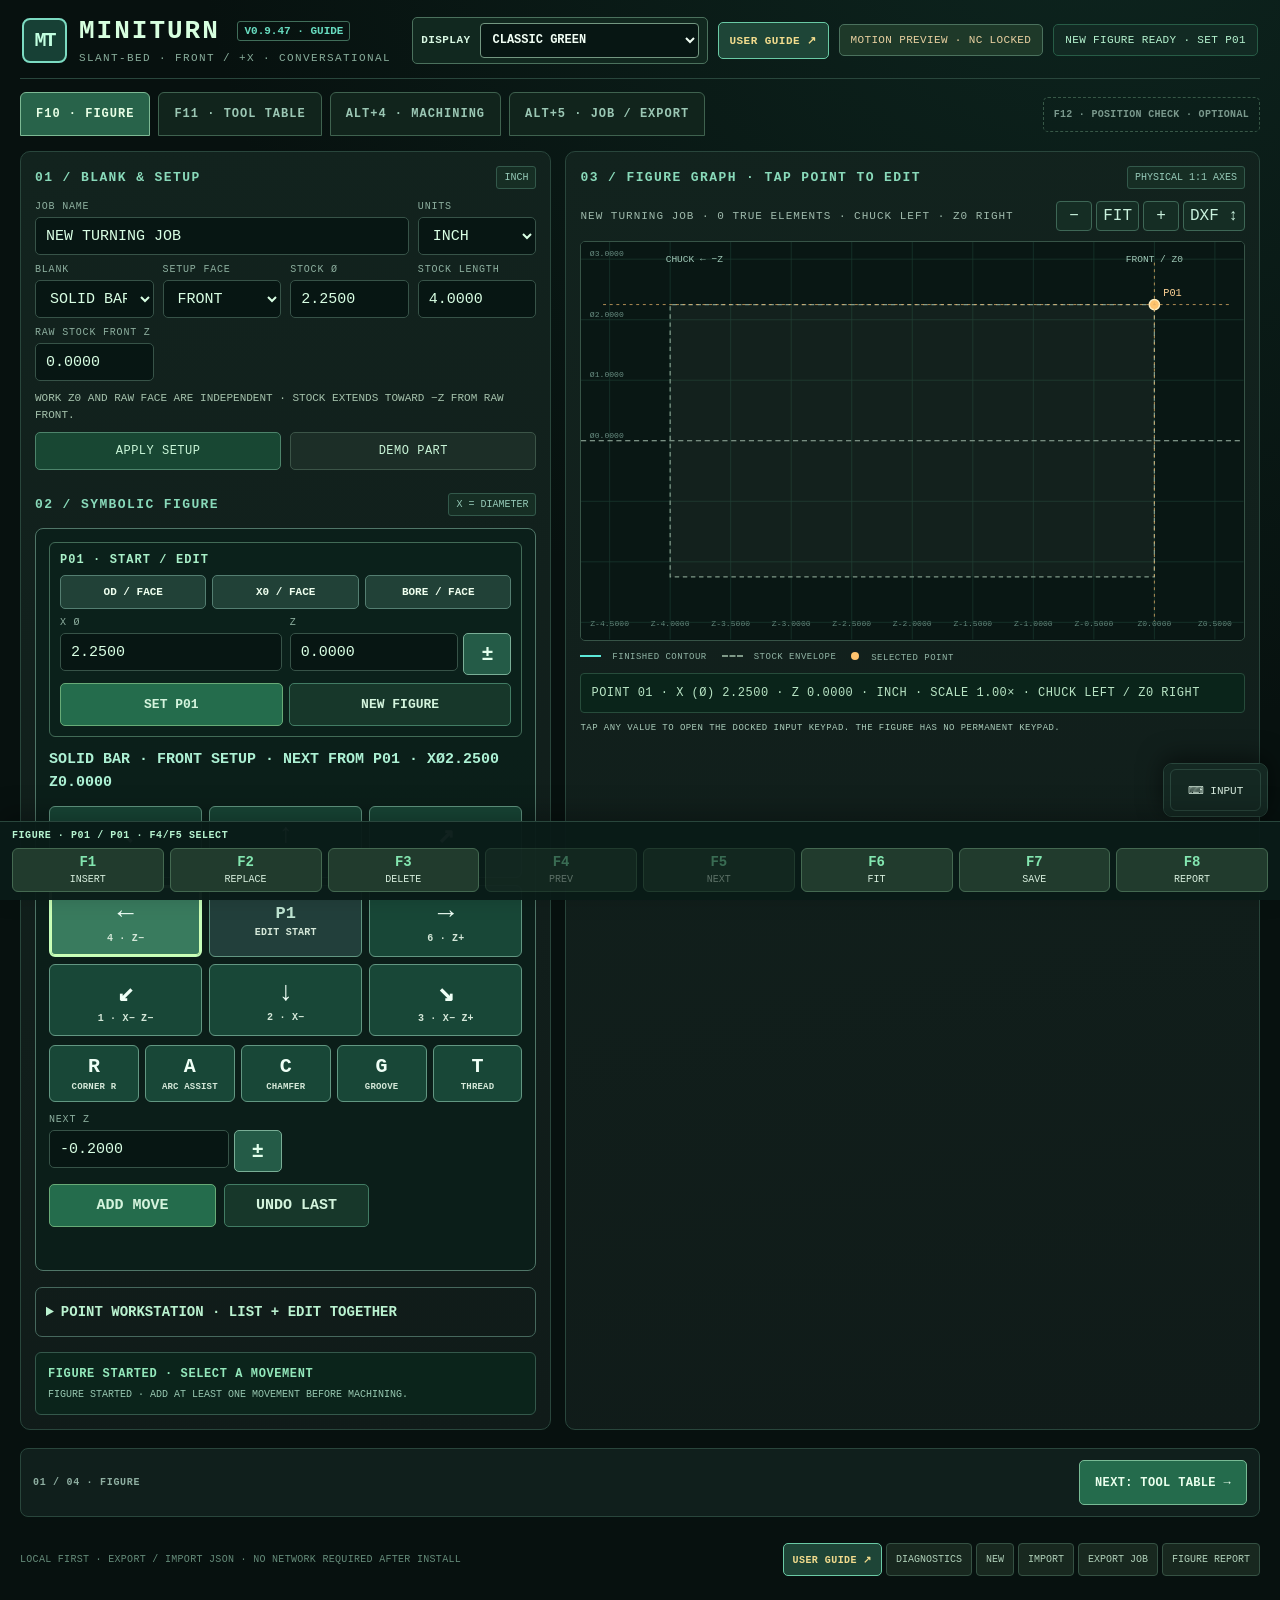
==== commit a874de10: "0.9.47" ====
--- a/index.html
+++ b/index.html
@@ -103,6 +103,10 @@
 .tip-advanced-inner .editor-hint{grid-column:1/-1;margin:0}
 @media(max-width:620px){.tip-direction{min-height:80px}.tip-direction svg{height:43px}.tip-direction small{font-size:8px}.tip-advanced-inner{grid-template-columns:1fr}.tip-adjust-buttons{flex-wrap:wrap}.tip-adjust-buttons button{min-width:94px}}
 /* MiniTurn v0.5: operation intent entry, not a cutter path or NC program. */
+#opWorkspace.mt-op-compact .mt-op-extra{display:none!important}
+#opWorkspace #opOperatorNotesToggle{font:12px/1.35 Consolas,monospace;min-height:34px;margin:0 0 10px;max-width:100%}
+#opRoughReturnField[hidden],#opRoughLiftField[hidden],#opRoughReturnHint[hidden]{display:none!important}
+.op-short-return-hint{margin:3px 0 8px;color:#d5b785;font-size:12px;line-height:1.5}
 .operation-workspace{display:grid;grid-template-columns:minmax(235px,.72fr) minmax(370px,1.1fr) minmax(390px,1.2fr);gap:13px;align-items:start;margin-top:15px}
 .operation-list{min-height:190px;max-height:440px;overflow:auto;background:#091813;border:1px solid #335846;border-radius:5px;padding:5px}
 .operation-row{display:flex;align-items:center;justify-content:space-between;gap:8px;width:100%;min-height:58px;padding:8px;background:#112b20;border:1px solid transparent;border-bottom-color:#294b39;color:#d0e8d8;text-align:left;font-size:12px}
@@ -577,8 +581,8 @@
 #opZoomLabel{font:11px monospace;color:var(--amber);min-width:40px;text-align:center}
 .op-zoom-hint{font:10px monospace;color:var(--mute);margin-right:auto}
 @media(max-width:620px){.mt-mini-figure{width:216px;left:8px;right:auto;bottom:calc(var(--mt-dock-height,146px) + var(--mt-input-height,0px) + 18px)}.op-zoom-hint{width:100%;font-size:9px}.mt-mini-caption{font-size:9px}}
-/* v0.9.40: focused 7-original + 2-left-hand starter set; keep Doosan NC export unchanged. */
-/* v0.9.40 - Clear two-level NC review workflow and local operation picker. */
+/* v0.9.45: focused seven-tool library; keep Doosan NC export unchanged. */
+/* v0.9.45 - Clear two-level NC review workflow and local operation picker. */
 .nc-pilot-workflow{border:1px solid #446455;border-radius:6px;padding:12px;margin:12px 0;background:rgba(100,170,135,.06)}
 .nc-pilot-workflow p{margin:3px 0 9px;font-size:12px;line-height:1.55}
 .nc-pilot-workflow .field{margin:6px 0}
@@ -602,7 +606,7 @@
 .nc-study-op-choice.disabled-op{opacity:.7}
 .nc-study-section-note{margin:7px 0;color:#e6c789;font-size:11px;line-height:1.6}
 </style>
-<title>MiniTurn v0.9.40 — CONVERSATIONAL LATHE / MOTION PREVIEW</title>
+<title>MiniTurn v0.9.47 — CONVERSATIONAL LATHE / MOTION PREVIEW</title>
 
 <style>
 /* v0.8.3: keep the F1–F8 terminal keys present while traversing long forms. */
@@ -763,19 +767,45 @@
 .nc-study-code{white-space:pre;overflow:auto;max-width:100%;width:100%;max-height:460px;min-height:110px;background:#06110e;border:1px solid #456556;border-radius:6px;padding:12px;color:#cee7d5;font:12px/1.6 Consolas,monospace;overscroll-behavior:contain}
 @media(max-width:640px){.nc-study-fields{grid-template-columns:1fr}.nc-study-code{font-size:11px}}
 </style>
+
+<style id="mt0947WorkflowNavigation">
+/* v0.9.47: four primary programming steps, with manual Position Check optional. */
+.page-tabs .page-tab-secondary{margin-left:auto;min-height:35px;font-size:10px;font-weight:600;padding:7px 10px;letter-spacing:.3px;border-style:dashed;background:transparent;color:var(--mute);border-radius:5px;opacity:.85}
+.page-tabs .page-tab-secondary.active{opacity:1;background:#1e4936;color:var(--mint);border-style:solid}
+.workflow-next{grid-column:1 / -1;display:flex;gap:9px;align-items:center;justify-content:flex-end;flex-wrap:wrap;min-width:0;padding:11px 12px;margin:4px 0 8px;border-radius:8px;border:1px solid var(--panel-border);background:var(--surface);}
+.workflow-step{font-size:10px;color:var(--mute);letter-spacing:.7px;font-weight:700;margin-right:auto;}
+.workflow-next button{border-radius:5px;min-height:45px;padding:9px 15px;font-size:12px;font-weight:800;letter-spacing:.35px}
+.workflow-primary{border:1px solid #78bb95;color:#eaffed;background:#246b4c;}
+.workflow-secondary{border:1px solid #426350;color:#b8dac6;background:#142a21;}
+.workflow-next button:hover,.workflow-next button:focus-visible{filter:brightness(1.16)}
+body[data-display="mazatrol"] .workflow-primary{background:#ab502a;border-color:#fa9c52;color:#fff}
+body[data-display="daylight"] .workflow-next{background:#e8f0e9}
+body[data-display="daylight"] .workflow-primary{background:#216e4c;color:#fff}
+body[data-display="daylight"] .workflow-secondary{color:#204638;background:#daeae0}
+@media(max-width:650px){
+ .page-tabs{gap:6px}
+ .page-tabs .page-tab:not(.page-tab-secondary){flex:1 1 calc(50% - 6px);min-height:44px;padding:9px 4px;font-size:10px}
+ .page-tabs .page-tab-secondary{flex:0 0 auto;width:auto;margin-left:auto;min-height:34px;font-size:9px}
+ .workflow-next{gap:7px;padding:10px}
+ .workflow-step{flex:0 0 100%;margin-bottom:2px}
+ .workflow-next button{flex:1;min-height:47px;font-size:11px;padding:9px 6px}
+ .workflow-next .workflow-primary{flex:2}
+}
+@media print{.workflow-next{display:none!important}}
+</style>
 </head>
 <body>
 <div class="app-shell">
   <header class="masthead">
-    <div class="brand-line"><span class="brand-mark">MT</span><div><h1>MINITURN <span class="version">V0.9.40 · GUIDE</span></h1><div class="tagline">SLANT-BED · FRONT / +X · CONVERSATIONAL</div></div></div>
+    <div class="brand-line"><span class="brand-mark">MT</span><div><h1>MINITURN <span class="version">V0.9.47 · GUIDE</span></h1><div class="tagline">SLANT-BED · FRONT / +X · CONVERSATIONAL</div></div></div>
     <div class="header-right"><label class="display-picker" for="displayMode">DISPLAY <select id="displayMode" aria-label="Graph colors and display contrast"><option value="classic">CLASSIC GREEN</option><option value="vivid">VIVID BLUE</option><option value="contrast">HIGH CONTRAST</option><option value="daylight">DAYLIGHT</option><option value="mazatrol">MAZAK-STYLE · ORANGE/BLUE</option></select></label><a class="guide-link" href="https://mekanismzlabs.github.io/miniturn/help/" target="_blank" rel="noopener noreferrer" aria-label="Open the MiniTurn user guide in a new tab">USER GUIDE ↗</a><span class="prototype-tag">MOTION PREVIEW · NC LOCKED</span><span id="saveState" class="saved-tag">LOCAL JOB</span></div>
   </header>
   <nav class="page-tabs" aria-label="Programming screens">
     <button id="figureTab" class="page-tab active" aria-pressed="true">F10 · FIGURE</button>
-    <button id="toolTab" class="page-tab" aria-pressed="false">F11 · TOOL DEFINITIONS</button>
-    <button id="inspectTab" class="page-tab" aria-pressed="false">F12 · POSITION CHECK</button>
+    <button id="toolTab" class="page-tab" aria-pressed="false">F11 · TOOL TABLE</button>
     <button id="opTab" class="page-tab" aria-pressed="false">ALT+4 · MACHINING</button>
-    <button id="jobTab" class="page-tab" aria-pressed="false">ALT+5 · JOB / PREFLIGHT</button>
+    <button id="jobTab" class="page-tab" aria-pressed="false">ALT+5 · JOB / EXPORT</button>
+    <button id="inspectTab" class="page-tab page-tab-secondary" aria-pressed="false" title="Optional manual tool and figure position inspection; shortcut F12">F12 · POSITION CHECK · OPTIONAL</button>
     
   </nav>
   <main class="workspace" id="figureWorkspace">
@@ -846,7 +876,7 @@
           <div id="arcCalculated" class="arc-calculated" hidden></div>
           <div class="view-note">CW / CCW = P START → END AS SHOWN · CHUCK LEFT · NOT CONTROLLER G02 / G03</div>
         </section>
-        <div class="symbolic-actions"><button type="button" id="symApply" class="action-btn primary">ADD ELEMENT</button><button type="button" id="symUndo" class="action-btn">UNDO LAST</button><button type="button" id="goMachining" class="action-btn">MACHINING →</button></div>
+        <div class="symbolic-actions"><button type="button" id="symApply" class="action-btn primary">ADD ELEMENT</button><button type="button" id="symUndo" class="action-btn">UNDO LAST</button></div>
         <div id="symbolicMessage" class="symbolic-message" role="status" aria-live="polite"></div>
       </div>
       <details class="profile-editor-details" id="profileEditorDetails"><summary>POINT WORKSTATION · LIST + EDIT TOGETHER</summary>
@@ -874,6 +904,10 @@
       <div class="readout" id="graphReadout">SELECT A PROFILE POINT</div>
       <div class="view-note">TAP ANY VALUE TO OPEN THE DOCKED INPUT KEYPAD. THE FIGURE HAS NO PERMANENT KEYPAD.</div>
     </section>
+    <nav class="workflow-next" aria-label="Figure next step">
+      <span class="workflow-step">01 / 04 · FIGURE</span>
+      <button type="button" class="workflow-primary" data-flow-go="tools">NEXT: TOOL TABLE <span aria-hidden="true">→</span></button>
+    </nav>
   </main>
 
   <aside id="miniFigureTile" class="mt-mini-figure" hidden aria-label="Live figure overview while editing points">
@@ -887,16 +921,16 @@
       <div class="tool-list" id="toolList" role="listbox" aria-label="Select a tool"></div>
       <div class="section-header second-header"><h2>NEW STANDARD TOOL</h2><span class="small-chip">TEMPLATES</span></div>
       <div class="tool-form-grid">
-        <label class="field">FAMILY FILTER<select id="toolPresetFamily"><option value="starter">ORIGINAL STARTER SET · 9</option><option value="all">MORE TEMPLATES · ADVANCED</option><option value="catalog">CATALOG REFERENCES</option><option value="od">OD TURNING / FACING</option><option value="id">ID BORING / MODULAR HEADS</option><option value="groove">GROOVING</option><option value="thread">THREADING</option><option value="drill">DRILLING / SPECIAL</option></select></label>
-        <label class="field">ISO HOLDER / TOOL TEMPLATE<select id="toolPreset"></select></label>
+        <select id="toolPresetFamily" hidden aria-hidden="true"><option value="starter">SEVEN STANDARD TOOLS ONLY</option></select>
+        <label class="field">STANDARD TOOL CHOICE<select id="toolPreset"></select></label>
       </div>
-      <p class="inspect-hint">The starter set is the original seven tools plus left-hand CNMG 80° and DNMG 55°. Select a template and press <b>F1 ADD NEW TOOL</b>; this never changes the selected saved tool. More templates are under the advanced filter. Geometry is schematic; verify physical mounting before NC.</p>
+      <p class="inspect-hint">Seven standard choices only: 80° OD rough R/L, 55° OD finish R/L, OD groover, OD thread tool, and center drill. LH 80°/55° starters are complete side-to-side mirrors of the corresponding RH tools, aligned at the sharp-tip datum. Older unverified 80°/55° catalog starters, including the original PCLNL 80° seat when unchanged, are corrected on load; measured tools and edited geometry are preserved. Clamp artwork is hidden; geometry is still schematic. Select a template, then press <b>F1 ADD NEW TOOL</b>. Saved job tools are not changed; model geometry remains schematic and requires physical verification before NC.</p>
       
       <div class="tool-actions"><button id="addTool" class="action-btn primary">F1 · ADD NEW TOOL</button><button id="duplicateTool" class="action-btn">F3 · DUPLICATE</button><button id="deleteTool" class="action-btn warn">F4 · DELETE</button><button id="cadToolOpen" class="action-btn" type="button">DXF · IMPORT / EXPORT</button></div>
-      <details class="tip-advanced library-maintenance"><summary>▸ SHOP LIBRARY / RESTORE 9 STARTER TOOLS</summary><div class="library-maintenance-inner"><div class="library-divider"></div>
-      <div class="section-header"><h2>STARTER TOOL TABLE</h2><span class="small-chip">7 ORIGINAL + 2 LH</span></div>
+      <details class="tip-advanced library-maintenance"><summary>▸ SHOP LIBRARY / RESTORE 7 STANDARD TOOLS</summary><div class="library-maintenance-inner"><div class="library-divider"></div>
+      <div class="section-header"><h2>STARTER TOOL TABLE</h2><span class="small-chip">4 OD + GROOVE + THREAD + DRILL</span></div>
       
-      <div class="tool-actions"><button id="resetDemoTools" class="action-btn">REBUILD ORIGINAL 7 + 2 LH TOOLS</button><button id="undoDemoReset" class="small-btn muted">UNDO DEMO RESET</button></div>
+      <div class="tool-actions"><button id="resetDemoTools" class="action-btn">REBUILD 7 STANDARD TOOLS</button><button id="undoDemoReset" class="small-btn muted">UNDO DEMO RESET</button></div>
       <div class="tool-actions"><button id="purgeBrowserTools" class="action-btn">CLEAR SAVED SHOP LIBRARY</button></div>
       
       <div class="library-divider"></div>
@@ -1075,6 +1109,11 @@
         </div>
       </details>
     </section>
+    <nav class="workflow-next" aria-label="Tool table next step">
+      <span class="workflow-step">02 / 04 · TOOL TABLE</span>
+      <button type="button" class="workflow-secondary" data-flow-go="inspect">POSITION CHECK · OPTIONAL</button>
+      <button type="button" class="workflow-primary" data-flow-go="operations">NEXT: MACHINING <span aria-hidden="true">→</span></button>
+    </nav>
   </main>
   <main class="inspect-workspace" id="inspectWorkspace" hidden>
     <section class="panel inspect-control-panel" aria-label="Manual tool positioning">
@@ -1118,23 +1157,29 @@
       <div class="inspect-metrics" id="inspectMetrics"></div>
       <div class="tool-warning compact-warning">2D CHECK ONLY · NOT COLLISION APPROVAL</div>
     </section>
+    <nav class="workflow-next" aria-label="Position check navigation">
+      <span class="workflow-step">OPTIONAL / POSITION CHECK</span>
+      <button type="button" class="workflow-secondary" data-flow-go="tools">← TOOL TABLE</button>
+      <button type="button" class="workflow-primary" data-flow-go="operations">NEXT: MACHINING <span aria-hidden="true">→</span></button>
+    </nav>
   </main>
 
-  <main class="operation-workspace" id="opWorkspace" hidden>
+  <main class="operation-workspace mt-op-compact" id="opWorkspace" hidden>
     <section class="panel operation-list-panel" aria-label="Machining operation list">
       <div class="section-header"><h2>10 / OPERATION SEQUENCE</h2><span class="small-chip" id="opCount">0 OPERATIONS</span></div>
       <div id="operationList" class="operation-list" role="listbox" aria-label="Select machining operation"></div>
       <div class="section-header second-header"><h2>ADD MACHINING OPERATION</h2><span class="small-chip">NO CANNED CYCLES</span></div>
       <label class="field">OPERATION TYPE<select id="newOpKind"><option value="face">FACING</option><option value="od_rough">OD ROUGHING</option><option value="od_finish">OD FINISHING</option><option value="od_groove">OD GROOVING</option><option value="special_profile">SPECIAL CONTOUR · ROUGH + FINISH</option><option value="form_profile">FORM TOOL · STAGED RADIAL</option><option value="od_thread">OD THREADING</option><option value="id_thread">ID THREADING</option><option value="drill">DRILL / PECK</option><option value="id_rough">ID ROUGH BORING</option><option value="id_finish">ID FINISH BORING</option><option value="id_groove">ID GROOVING</option></select></label>
       <button class="action-btn primary inspect-wide" id="opAdd">F1 · ADD OPERATION</button>
-      <button class="small-btn muted inspect-wide" id="opDemo">LOAD 3-OP EXAMPLE</button>
+      <button class="small-btn muted inspect-wide mt-op-extra" id="opDemo">LOAD 3-OP EXAMPLE</button>
       <div class="operation-actions"><button class="action-btn" id="opDuplicate">COPY</button><button class="action-btn warn" id="opDelete">DELETE</button></div>
-      <div class="section-header second-header op-redundant-head"><h2>SEQUENCE ORDER</h2><span class="small-chip">TOP TO BOTTOM</span></div>
+      <div class="section-header second-header op-redundant-head mt-op-extra"><h2>SEQUENCE ORDER</h2><span class="small-chip">TOP TO BOTTOM</span></div>
       <div class="operation-actions"><button class="action-btn" id="opMoveUp">↑ MOVE UP</button><button class="action-btn" id="opMoveDown">↓ MOVE DOWN</button></div>
       
     </section>
     <section class="panel operation-editor-panel" aria-label="Operation parameter entry">
       <div class="section-header"><h2>11 / MACHINING DATA INPUT</h2><span class="small-chip" id="opEditorTitle">OP 01</span></div>
+      <button class="small-btn muted" type="button" id="opOperatorNotesToggle" aria-pressed="false">SHOW HELP / EXTRAS</button>
       <label class="field op-step-picker" hidden>EDIT STEP<select id="opStepSelect" aria-label="Select existing machining step to edit"></select></label>
       <div class="operation-form-grid">
         <label class="field wide">OPERATION DESCRIPTION<input type="text" id="opName" maxlength="65" spellcheck="false" autocomplete="off"></label>
@@ -1146,7 +1191,7 @@
         <div class="section-header second-header"><h2>PROFILE REGION</h2><span class="small-chip">FIGURE POINTS</span></div>
         <div class="operation-form-grid">
           <label class="field">FROM POINT<select id="opFrom"></select></label><label class="field">TO POINT<select id="opTo"></select></label>
-          <label class="field wide">CUTTING DIRECTION<select id="opCutDirection"><option value="range">FROM → TO · AUTOMATIC</option><option value="forward">P LOW → P HIGH</option><option value="reverse">P HIGH → P LOW</option></select></label><p class="motion-notice wide" id="opAxialDirectionHint">CUT DIRECTION: choose start and end points.</p><div class="region-pick"><button type="button" id="pickFrom">TAP START ON GRAPH</button><button type="button" id="pickTo">TAP END ON GRAPH</button></div><button type="button" class="action-btn wide" id="opConvertRangeToFace" hidden>USE SELECTED P-RANGE AS FACING · X+ / X−</button><div class="motion-notice wide">The figure and point numbers never change. FROM P05 → TO P01 is accepted as a reverse cut. Only an actual Z+ (toward face) OD roughing feed needs a pre-cleared rear pocket strategy.</div>
+          <label class="field wide">CUTTING DIRECTION<select id="opCutDirection"><option value="range">FROM → TO · AUTOMATIC</option><option value="forward">P LOW → P HIGH</option><option value="reverse">P HIGH → P LOW</option></select></label><p class="motion-notice wide" id="opAxialDirectionHint">CUT DIRECTION: choose start and end points.</p><div class="region-pick"><button type="button" id="pickFrom">TAP START ON GRAPH</button><button type="button" id="pickTo">TAP END ON GRAPH</button></div><button type="button" class="action-btn wide" id="opConvertRangeToFace" hidden>USE SELECTED P-RANGE AS FACING · X+ / X−</button><div class="motion-notice wide mt-op-extra">The figure and point numbers never change. FROM P05 → TO P01 is accepted as a reverse cut. Only an actual Z+ (toward face) OD roughing feed needs a pre-cleared rear pocket strategy.</div>
         </div>
         
       </div>
@@ -1168,7 +1213,7 @@
           <label class="field">FACE STEP · AXIAL <span class="op-unit"></span><input id="opFaceStep" type="number" step="any" min="0.000001"></label>
           <label class="field">LEAVE ON FACE · AXIAL <span class="op-unit"></span><input id="opFaceLeave" type="text" inputmode="text" min="0" title="Amount of material to leave in positive Z for a later finishing face cut. FACE Z remains the final intended face."></label>
           <div class="field wide" id="opFacePointsBlock"><div class="section-header second-header"><h2>OPTIONAL · TAKE X LIMITS FROM FIGURE POINTS</h2><span class="small-chip">NO RENUMBERING</span></div><div class="operation-form-grid"><label class="field">ENTER AT<select id="opFacePointFrom"></select></label><label class="field">CUT TOWARD<select id="opFacePointTo"></select></label><button class="action-btn wide" type="button" id="opFaceLoadPoints">USE SELECTED POINTS AS FACING LIMITS</button></div><p class="motion-notice" id="opFacePointHint">Copies X limits and X feed direction only. Face Z remains independently editable. The master figure and point numbers are unchanged.</p></div>
-          <p class="motion-notice wide">FACE Z = finished face datum; X values are always OUTER and INNER diameters regardless of feed direction. Reverse X+ facing begins from the inner limit, approaches axially at FEED, cuts outward, then retracts in Z. Every entry and holder clearance is UNVERIFIED; no NC.</p>
+          <p class="motion-notice wide mt-op-extra">FACE Z = finished face datum; X values are always OUTER and INNER diameters regardless of feed direction. Reverse X+ facing begins from the inner limit, approaches axially at FEED, cuts outward, then retracts in Z. Every entry and holder clearance is UNVERIFIED; no NC.</p>
         </div>
       </div>
       <div id="opIdBoreFields" hidden>
@@ -1256,9 +1301,22 @@
         <label class="field" id="opFinRadField">FINISH STOCK · RADIAL <span class="op-unit"></span><input id="opFinRad" type="number" step="any" min="0"></label>
         <label class="field" id="opFinAxField">FINISH STOCK · AXIAL <span class="op-unit"></span><input id="opFinAx" type="number" step="any" min="0"></label>
         <label class="field">FEED / REV <span class="op-unit"></span><input id="opFeed" type="number" step="any" min="0"></label>
-        <label class="field">SPINDLE SPEED · RPM<input id="opRPM" type="number" min="1" step="1"></label>
+        <label class="field wide">CUTTING SPEED BASIS
+          <select id="opSpeedMode"><option value="css">SFM · G96 CONSTANT SURFACE SPEED</option><option value="sfm_fixed">SFM → FIXED RPM · G97 (DRILL / SINGLE DIAMETER)</option><option value="fixed">FIXED RPM · G97</option></select>
+        </label>
+        <label class="field wide" id="opSfmField">TARGET SURFACE SPEED · SFM (FT/MIN)<input id="opSfm" type="number" min="0" step="any" placeholder="ENTER FOR MATERIAL + INSERT GRADE"></label>
+        <label class="field wide" id="opRPMField">FIXED SPINDLE SPEED · RPM<input id="opRPM" type="number" min="1" step="1"></label>
+        <p class="op-short-return-hint wide" id="opSpeedHint">SFM governs the cutting speed on a changing diameter. Max RPM is set in Job Data and constrains G96 using G50; choose speed for the actual material, insert grade, chuck and machine.</p>
         <label class="field">RADIAL CLEARANCE <span class="op-unit"></span><input id="opClearance" type="number" step="any" min="0"></label>
         <label class="field">AXIAL RETRACT <span class="op-unit"></span><input id="opRetract" type="number" step="any" min="0"></label>
+        <label class="field wide" id="opRoughReturnField" hidden>OD ROUGH · RETURN BETWEEN PASSES
+          <select id="opRoughReturnMode">
+            <option value="full">FULL X RETRACT · OUTSIDE STOCK</option>
+            <option value="short">SHORT X LIFT · RETURN Z IN CLEARED PASS</option>
+          </select>
+        </label>
+        <label class="field wide" id="opRoughLiftField" hidden>SHORT X LIFT · RADIAL <span class="op-unit"></span><input id="opRoughLiftRadial" type="number" min="0.000001" step="any"></label>
+        <p class="op-short-return-hint wide" id="opRoughReturnHint" hidden>Intermediate passes only. Last pass returns to full clearance. The short Z return is a nominal cleared-lane study; holder, shoulder and chip clearance are not certified.</p>
       </div>
       
       <details class="op-access-panel" id="opLeadPanel">
@@ -1389,6 +1447,11 @@
       <details class="motion-details"><summary>PASS TABLE / PREVIEW ASSUMPTIONS</summary><div class="motion-table-wrap"><table class="motion-table"><thead><tr><th>PASS</th><th>CUT X Ø</th><th>END Z</th><th>FEED</th><th>PATH TYPE</th></tr></thead><tbody id="opMotionRows"></tbody></table></div><div class="motion-notice">OD/ID stock is an approximate axial envelope. Finish-only 2D insert and mounted-holder sweeps flag potential overlap with modeled stock/finished material; they do NOT establish collision-free cutting. Insert seat and tool orientation, fixture/jaw protrusion, controller offsets and machine travel remain unverified.</div><div id="opMotionWarnings" class="motion-warnings"></div></details>
       <div class="tool-warning compact-warning">TOOL BODY: 2D SWEEP REVIEW ONLY · NO COLLISION CERTIFICATION · NC LOCKED</div>
     </section>
+    <nav class="workflow-next" aria-label="Machining next step">
+      <span class="workflow-step">03 / 04 · MACHINING</span>
+      <button type="button" class="workflow-secondary" data-flow-go="tools">← TOOL TABLE</button>
+      <button type="button" class="workflow-primary" data-flow-go="job">NEXT: JOB / EXPORT <span aria-hidden="true">→</span></button>
+    </nav>
   </main>
   <main class="job-workspace" id="jobWorkspace" hidden>
     <section class="panel job-setup-panel" aria-label="Job and machine setup">
@@ -1410,7 +1473,7 @@
           <label class="field">STICKOUT FROM JAWS <span class="pf-unit"></span><input id="pfStickout" type="number" min="0" step="any" placeholder="MEASURE"></label>
           <label class="field">SAFE X Ø <span class="pf-unit"></span><input id="pfSafeX" type="number" min="0" step="any" placeholder="TO BE VERIFIED"></label>
           <label class="field">SAFE Z <span class="pf-unit"></span><input id="pfSafeZ" type="number" step="any" placeholder="TO BE VERIFIED"></label>
-          <label class="field">MAX RPM LIMIT<input id="pfMaxRpm" type="number" min="1" step="1" placeholder="MACHINE / CHUCK LIMIT"></label>
+          <label class="field">MAX RPM · G50 CEILING<input id="pfMaxRpm" type="number" min="1" step="1" placeholder="MINIMUM OF CHUCK / GRIP / MACHINE LIMITS"></label>
           <label class="field">SUPPORT<select id="pfSupport"><option value="none">NONE</option><option value="tailstock">TAILSTOCK</option><option value="steady">STEADY REST</option><option value="other">OTHER / CUSTOM</option></select></label>
           <label class="field wide">SETUP NOTES / HAZARDS<textarea id="pfNotes" rows="3" maxlength="1200" spellcheck="false" placeholder="Jaw projection, coolant, subspindle, offsets, interference, special instructions..."></textarea></label>
         </div>
@@ -1419,7 +1482,7 @@
     </section>
     <section class="panel job-sequence-panel" aria-label="Mazatrol-inspired operation sequence">
       <div class="section-header"><h2>14 / MACHINING SEQUENCE</h2><span id="pfStepCount" class="small-chip">0 STEPS</span></div>
-      <div class="job-table-wrap"><table class="job-table"><thead><tr><th>NO.</th><th>UNIT / OPERATION</th><th>TOOL</th><th>F/REV</th><th>RPM</th><th>STATE</th></tr></thead><tbody id="pfSteps"></tbody></table></div>
+      <div class="job-table-wrap"><table class="job-table"><thead><tr><th>NO.</th><th>UNIT / OPERATION</th><th>TOOL</th><th>F/REV</th><th>SPINDLE</th><th>STATE</th></tr></thead><tbody id="pfSteps"></tbody></table></div>
       <div id="pfStepDetail" class="job-step-detail" aria-live="polite"></div>
       <div class="job-savebar"><button id="pfEditStep" class="action-btn">EDIT SELECTED STEP</button><button id="pfAddStep" class="action-btn">ADD MACHINING STEP</button></div>
     </section>
@@ -1435,12 +1498,12 @@
       <div class="job-export-buttons"><button id="pfExportSetup" class="action-btn primary">SAVE SETUP SHEET .TXT</button><button id="pfExportPlan" class="action-btn">EXPORT PROCESS PLAN .JSON</button><button id="pfExportNC" class="action-btn" disabled title="Unavailable until verified toolpaths and a qualified machine post exist">NC OUTPUT · LOCKED</button></div>
       <details class="preflight-detail" id="pfCodeStudyPanel" open>
         <summary>16 / GENERIC G-CODE POST STUDY · REVIEW ONLY</summary>
-        <p class="job-small-note">Select one step or any group of enabled steps in job order. Motion integrity is checked uniformly across all 12 operation types; 10 types generate unverified G00/G01/G02/G03 motion studies from the scrubber's planned moves. G02/G03 use tolerance-checked circular fits in physical G18 Z/radius geometry, incremental radial I and axial K; choose LINE ONLY to compare. OD/ID THREAD produce commented thread-envelope studies ONLY — no unsynchronized G01, G32 or G76. Special-contour dwell requests are comments, NOT executable G04. Unchanged X/Z words and zero-distance moves are omitted. Only continuous FEED segments are eligible for arc fitting and collinear consolidation; rapids and short/uncertain curves remain lines. G-code arc paths and all tool clearances remain unverified. Haas, FANUC-A and Doosan / MANUAL GUIDE i syntax studies are NOT qualified posts. No tool call, spindle, work offset, coolant, or verified machine-clearance commands. Do not send to a CNC.</p>
+        <p class="job-small-note">Select one step or any group of enabled steps in job order. Motion integrity is checked uniformly across all 12 operation types; 10 types generate unverified G00/G01/G02/G03 motion studies from the scrubber's planned moves. G02/G03 use tolerance-checked circular fits in physical G18 Z/radius geometry with R radius words (minor arcs only); choose LINE ONLY to compare. OD/ID THREAD produce commented thread-envelope studies ONLY — no unsynchronized G01, G32 or G76. Special-contour dwell requests are comments, NOT executable G04. Unchanged X/Z words and zero-distance moves are omitted. Only continuous FEED segments are eligible for arc fitting and collinear consolidation; rapids and short/uncertain curves remain lines. G-code arc paths and all tool clearances remain unverified. Haas, FANUC-A and Doosan / MANUAL GUIDE i syntax studies are NOT qualified posts. No tool call, spindle, work offset, coolant, or verified machine-clearance commands. Do not send to a CNC.</p>
         <div class="nc-study-fields">
           <label class="field">CODE DIALECT<select id="pfStudyPost"><option value="haas_ngc">HAAS LATHE / NGC · G99 STUDY</option><option value="fanuc_a">GENERIC FANUC-A · G99 STUDY</option><option value="doosan_mgi">DOOSAN PUMA / FANUC MANUAL GUIDE i · G1900/G1901</option></select></label>
           <label class="field">EXPORT SCOPE<select id="pfStudyScope"><option value="single">ONE OPERATION</option><option value="selected">SELECTED OPERATIONS · IN JOB ORDER</option></select></label>
           <label class="field" id="pfStudySingleField">SINGLE OPERATION<select id="pfStudyStep"></select></label>
-          <label class="field">CIRCULAR MOVES<select id="pfStudyArcs"><option value="auto">AUTO · G02/G03 I/K (G18)</option><option value="linear">G01 ONLY · COMPARISON</option></select></label>
+          <label class="field">CIRCULAR MOVES<select id="pfStudyArcs"><option value="auto">AUTO · G02/G03 R (G18)</option><option value="linear">G01 ONLY · COMPARISON</option></select></label>
           <label class="field">MAX FIT ERROR<select id="pfStudyArcTol"><option value="tight">TIGHT · 0.00002 IN / 0.0005 MM</option><option value="normal">STANDARD · 0.00005 IN / 0.0013 MM</option></select></label>
         </div>
         <div class="nc-study-selection" id="pfStudySelection" hidden>
@@ -1466,7 +1529,7 @@
         <div class="nc-study-fields">
           <label class="field">SPINDLE DIRECTION · ALL SELECTED STEPS<select id="pfPilotSpindle"><option value="">SELECT / CONFIRM</option><option value="M03">M03 · CW / FORWARD</option><option value="M04">M04 · CCW / REVERSE</option></select></label>
           <label class="field">COOLANT<select id="pfPilotCoolant"><option value="off">OFF · NO M08</option><option value="on">ON · M08/M09</option></select></label>
-          <label class="field">ARC OUTPUT<select id="pfPilotArcs"><option value="linear">G01 ONLY · FIRST TEST PREFERENCE</option><option value="auto">G02/G03 · STUDY ONLY · .NC BLOCKED UNTIL POST QUALIFIED</option></select></label>
+          <label class="field">ARC OUTPUT<select id="pfPilotArcs"><option value="linear">G01 ONLY · FIRST TEST PREFERENCE</option><option value="auto">G02/G03 R · STUDY ONLY · .NC BLOCKED UNTIL POST QUALIFIED</option></select></label>
           <label class="field">WORK OFFSET<select id="pfPilotWorkOffset"><option value="G54">G54</option><option value="G55">G55</option><option value="G56">G56</option><option value="G57">G57</option><option value="G58">G58</option><option value="G59">G59</option></select></label>
         </div>
         <p class="job-small-note">In JOB DATA enter the actual O number, work offset/datum, measured SAFE X and SAFE Z in work coordinates, grip, stickout, fixture and RPM ceiling. The program begins with M00 BEFORE the tool call, from an <strong>unknown initial machine position</strong>; the qualified operator must establish a clear tool-index position before cycle start. SAFE X/Z are not automatic machine-home coordinates. The generated program never commands G53/G28. No tool-change path is inferred.</p>
@@ -1476,6 +1539,11 @@
         <pre id="pfPilotPreview" class="nc-pilot-result" aria-label="Experimental Doosan Fanuc machine-test NC preview">COMPLETE JOB SETUP, SELECT OPERATIONS, AND GENERATE.</pre>
       </details>
     </section>
+    <nav class="workflow-next" aria-label="Job completion step">
+      <span class="workflow-step">04 / 04 · JOB / EXPORT</span>
+      <button type="button" class="workflow-secondary" data-flow-go="operations">← MACHINING</button>
+      <button type="button" class="workflow-primary" data-flow-action="export-job">SAVE JOB FILE <span aria-hidden="true">↓</span></button>
+    </nav>
   </main>
   <!-- v0.8.8: single context keypad for all entry screens. Never hides the F keys. -->
   <aside class="mt-input-dock" id="mtInputDock" data-open="false" role="group" aria-label="MiniTurn input keypad">
@@ -1566,7 +1634,7 @@
  * They are NOT lathe X diameter values. Nominal ISO insert templates and holder envelopes are schematic,
  * not verified holder/insert assemblies or collision models.
  */
-const TOOL_CORE_VERSION='0.6.15';
+const TOOL_CORE_VERSION='0.6.16';
 // FANUC-style REAR LATHE diagram order, as supplied by the user.
 // Numbers describe tool-nose compensation DIRECTION, not turret station IDs.
 // Nominal angles below are solely illustrative for the local 2D tool sketch.
@@ -1705,12 +1773,18 @@
  }
  base.angle=base.holderBaseAngle;base.angleAdjust=0;base.poseRotation=0;
  if(!c.category&&c.hand==='L'&&DIAMOND_ANGLES[c.shape]){
-  // Use existing left-hand starter orientation (T7); it is deliberately a
-  // schematic mounted insert, not a catalog-traced or verified cutter pose.
+  // v0.9.45: The left-hand insert and the WHOLE steel holder are reflected
+  // across the local tool-axis U through the theoretical sharp tip (U=V=0).
+  // Crucially this is NOT a reflection around an insert relief/clearance edge.
+  // The RH polygon is already mirrored in toolPolygon(); LH uses the opposite
+  // physical cutting corner. To mirror the mounted insert exactly, its total
+  // local rotation must also be the NEGATIVE of the RH total rotation.
   base.tipDirection=7;
   base.cutCorner='chuck-outward';
-  base.insertSeatAngle=(180-c.approach)-base.holderBaseAngle-insertMountOffset(base)+DIAMOND_ANGLES[c.shape]/2;
-  base.notes='LEFT-HAND CATALOG BODY DIMENSIONS · INSERT SEAT/NOSE/CLEARANCE SCHEMATIC ONLY. VERIFY PHYSICAL TOOL BEFORE NC.';
+  const rightMountedInsertRotation=c.approach-base.holderBaseAngle+DIAMOND_ANGLES[c.shape]/2;
+  base.insertSeatAngle=-rightMountedInsertRotation-insertMountOffset(base);
+  base.catalogHandMirror='tip-datum-v1';
+  base.notes='LH TOOL: COMPLETE MIRRORED RH SCHEMATIC ABOUT THEORETICAL CUTTING TIP. VERIFY ACTUAL TOOL BEFORE NC.';
   base.verified=false;
  }
  base.pocket=defaultPocket(base);
@@ -1949,6 +2023,78 @@
   if(unedited){result.pocket=defaultPocket(result);result.demoAutoUpdated='0.6.3';result.verified=false;}
  }
  if(!result.pocket||!Number.isFinite(result.pocket.u)||!Number.isFinite(result.pocket.v)){result.pocket=defaultPocket(result);result.verified=false;}
+ // v0.9.45: Repair an UNMODIFIED LH starter from 0.9.41 / early 0.9.42.
+ // Those files already had template revision 0.6.16, so the generic template
+ // revision upgrader skipped them. The old seat flipped only the insert slant
+ // while the entire head + shank remained on the right-hand side.
+ // Detect the exact old catalog/pose/pocket signature; never overwrite an
+ // operator-modified or verified/individually measured shop tool.
+ if(result.kind==='od'&&result.hand==='L'&&
+    !result.catalogHandMirror&&!result.userCustomized&&!result.verified&&
+    result.holder?.mode==='catalog'&&result.mountSide==='front'&&result.mountAxis==='radial'&&
+    result.poseRotation===0&&result.angleAdjust===0&&result.insertFineAngle===0&&
+    Math.abs(result.angle-90)<1e-7&&Math.abs(result.holderBaseAngle-90)<1e-7&&
+    result.cutCorner==='chuck-outward'&&result.tipDirection===7){
+  const key=result.catalog?.code==='PCLNL 2525M-12'?'pclnl_2525m12':
+   result.catalog?.code==='PDJNL 2525M-15'?'pdjnl_2525m15':null;
+  if(key&&result.name===CATALOG_HOLDERS[key].code&&
+     (!result.demoTemplate||result.demoTemplate==='catalog_'+key)){
+   const standard=makeCatalogTool(key,units,result.station);
+   const oldAngle=180-CATALOG_HOLDERS[key].approach-result.holderBaseAngle-
+    insertMountOffset(result)+DIAMOND_ANGLES[result.shape]/2;
+   const oldPocket=defaultPocket({...result,insertSeatAngle:oldAngle});
+   const eps=units==='mm'?2e-5:5e-7;
+   const same=(a,b)=>Number.isFinite(a)&&Number.isFinite(b)&&Math.abs(a-b)<=eps;
+   const sameDimensions=['ic','noseRadius'].every(k=>same(result[k],standard[k]))&&
+    ['h','b','lf','lh','wf','stickout'].every(k=>same(result.holder[k],standard.holder[k]));
+   if(sameDimensions&&same(result.insertSeatAngle,oldAngle)&&
+      same(result.pocket.u,oldPocket.u)&&same(result.pocket.v,oldPocket.v)){
+    result.cutCorner=standard.cutCorner;
+    result.insertSeatAngle=standard.insertSeatAngle;
+    result.pocket=standard.pocket;
+    result.catalogHandMirror='tip-datum-v1';
+    result.verified=false;
+    result.legacyLhMirrorCorrected='0.9.45';
+   }
+  }
+ }
+ // v0.9.45: Some earlier PCLNL 80° defaults were saved by the editor with
+ // userCustomized=true after merely pressing F2. The v0.9.43 migration then
+ // intentionally skipped them, leaving the OLD seat/clearance-edge drawing.
+ // Repair ONLY an exact legacy 80° PCLNL catalog pose at its original pocket
+ // coordinates. Never rewrite a measured/verified tool, a nonstandard
+ // mount/angle, edited holder dimensions, or a moved pocket. This runs for
+ // current-job imports and saved shop libraries as well as local job restore.
+ if(result.kind==='od' && result.shape==='C' && result.hand==='L' &&
+    result.catalog?.code==='PCLNL 2525M-12' && result.name==='PCLNL 2525M-12' &&
+    !result.verified && result.holder?.mode==='catalog' &&
+    result.mountSide==='front' && result.mountAxis==='radial' &&
+    Math.abs(result.angle-90)<1e-7 && Math.abs(result.holderBaseAngle-90)<1e-7 &&
+    (result.poseRotation||0)===0 && (result.angleAdjust||0)===0 &&
+    (result.insertFineAngle||0)===0){
+  const fresh=makeCatalogTool('pclnl_2525m12',units,result.station);
+  const u=units==='mm'?1:1/25.4;
+  const near=(a,b,tolerance=1e-6)=>Number.isFinite(a)&&Number.isFinite(b)&&Math.abs(a-b)<tolerance;
+  const nominal=['ic','noseRadius'].every(k=>near(result[k],fresh[k]))&&
+   ['h','b','lf','lh','wf','stickout'].every(k=>near(result.holder[k],fresh.holder[k]));
+  // The legacy angle used 180-KAPR instead of full physical reflection.
+  const oldSeat=180-CATALOG_HOLDERS.pclnl_2525m12.approach-result.holderBaseAngle-
+    insertMountOffset(result)+DIAMOND_ANGLES.C/2;
+  const oldTool={...result,insertSeatAngle:oldSeat};
+  const oldPocket=defaultPocket(oldTool);
+  const legacy=near(result.insertSeatAngle,oldSeat)&&
+   near(result.pocket?.u,oldPocket.u)&&near(result.pocket?.v,oldPocket.v);
+  if(nominal && legacy){
+   result.cutCorner=fresh.cutCorner;
+   result.tipDirection=fresh.tipDirection;
+   result.insertSeatAngle=fresh.insertSeatAngle;
+   result.pocket={...fresh.pocket};
+   result.catalogHandMirror='tip-datum-v1';
+   result.legacyLhMirrorCorrected='0.9.45';
+   result.verified=false;
+   // Do not alter ID, tool number, operator notes, or job assignments.
+  }
+ }
  return result;
 }
 /** Catalog-inspired, pocket-anchored PLAN projection — not an OEM DXF.
@@ -2063,6 +2209,52 @@
  if(h?.mode!=='catalog')return null;
  const ref=Object.values(CATALOG_HOLDERS).find(c=>c.code===t.catalog?.code);
  if(ref?.category)return specialCatalogParts(t,ref);
+ // v0.9.45: Mirror a COMPLETE left-hand turning assembly in the holder's
+ // own axial/radial frame, through the theoretical sharp tip (origin).
+ // The RH head construction remains the single source of shape and pocket
+ // dimensions. Reflect ALL components together: exposed shank, head, seat,
+ // insert clamp, machine-side face and physical cutter references. This avoids
+ // the old LH defect: head relief mirrored around the clearance edge while
+ // the square shank was still located on the RH side of the insert.
+ // Existing verified or manually customized pre-0.9.45 LH tools are not
+ // silently altered. Newly issued and unmodified upgraded starter tools use
+ // the explicit catalogHandMirror marker set by makeCatalogTool().
+ if(t.catalogHandMirror==='tip-datum-v1'&&t.hand==='L'&&['C','D'].includes(t.shape)){
+  const rightKey=t.shape==='C'?'pclnr_2525m12':'pdjnr_2525m15';
+  const rightRef=CATALOG_HOLDERS[rightKey];
+  const rh=structuredClone(t);
+  rh.hand='R';rh.cutCorner='chuck-inward';rh.tipDirection=5;
+  rh.catalog={...t.catalog,code:rightRef.code,family:rightRef.family,approach:rightRef.approach};
+  rh.holder={...t.holder,family:rightRef.family};
+  // The illustrative LH PDJNL has a nominal 34 mm head vs 35 mm RH.
+  // For the symmetrical schematic use the RH head dimension when the LH
+  // template still has its unmodified default size (preserve custom edits).
+  const leftRef=CATALOG_HOLDERS[t.shape==='C'?'pclnl_2525m12':'pdjnl_2525m15'];
+  const unitsScale=t.catalog?.sourceUnit==='mm'?1:1/25.4;
+  if(Math.abs(t.holder.lh-leftRef.lh*unitsScale)<1e-6)
+   rh.holder.lh=rightRef.lh*unitsScale;
+  // Match mirrored insert-relative rotations even when the operator trims
+  // the LH insert; reflect an edited pocket position across the same axis.
+  rh.insertFineAngle=-(t.insertFineAngle||0);
+  rh.insertSeatAngle=-insertRelativeRotation(t)-insertMountOffset(rh)-rh.insertFineAngle;
+  rh.pocket={u:t.pocket.u,v:-t.pocket.v};
+  delete rh.catalogHandMirror; // Stop recursion at the RH geometry.
+  const rightParts=catalogHolderParts(rh);
+  const m=p=>({u:p.u,v:-p.v});
+  const each=arr=>arr?.map(m)||[];
+  return {...rightParts,
+   head:each(rightParts.head),shank:each(rightParts.shank),
+   envelope:each(rightParts.envelope),
+   mountedEnvelope:each(rightParts.mountedEnvelope),
+   mountedHead:each(rightParts.mountedHead),
+   mountedShank:each(rightParts.mountedShank),
+   turretFace:each(rightParts.turretFace),
+   pocketDetail:each(rightParts.pocketDetail),
+   clampCenter:m(rightParts.clampCenter),
+   leverBolt:rightParts.leverBolt?m(rightParts.leverBolt):null,
+   clampPlate:rightParts.clampPlate?each(rightParts.clampPlate):null,
+   geometryBasis:'FULL LH MIRROR ABOUT VIRTUAL SHARP TIP · '+rightParts.geometryBasis};
+ }
  // OD C/D turning tools are built from ONE physical assembly datum.
  // INSERT -> POCKET -> RELIEVED HEAD -> SQUARE SHANK. Their assembled
  // geometry is rotated ONCE by buildToolGeometry; F11 and F12 reuse it.
@@ -2116,16 +2308,8 @@
   upperSeat
  ];
  const envelope=[...head.slice(0,6),shank[1],shank[2],...head.slice(6)];
- // The pocket and clamp are distinct components. Fastener detail is drawn
- // ON TOP of the modeled steel (within the head) and remains illustrative.
- // Rendering extras are never promoted to a verified collision clearance.
- const clampCenter={u:pocket.u+B*.44,v:pocket.v+B*.30};
- const plate=[
-  {u:pocket.u+B*.27,v:pocket.v+B*.15},
-  {u:pocket.u+B*.57,v:pocket.v+B*.17},
-  {u:pocket.u+B*.60,v:pocket.v+B*.41},
-  {u:pocket.u+B*.30,v:pocket.v+B*.31}
- ];
+ // Only the cutting insert and holder envelope are drawn. The clamp is
+ // catalog metadata, not a trusted part of the 2D collision geometry.
  const mountedEnvelope=clipHolderAtTurretFace(envelope,h.stickout);
  const mountedShank=clipHolderAtTurretFace(shank,h.stickout);
  const mountedHead=clipHolderAtTurretFace(head,h.stickout);
@@ -2134,8 +2318,7 @@
  return {head,shank,envelope,mountedEnvelope,mountedShank,mountedHead,
   turretFace:[{u:h.stickout,v:low-B*.25},{u:h.stickout,v:high+B*.25}],
   pocketDetail:detail,clampCenter:{...pocket},
-  clampPlate:plate,leverBolt:h.clamp==='LEVER'?clampCenter:null,
-  clampRadius:.105*t.ic,
+  clampPlate:null,leverBolt:null,clampRadius:0,
   geometryBasis:'CATALOG-STYLE RELIEVED OD HEAD · SHARED POCKET DATUM · UNVERIFIED'};
 }
 function holderPolygon(tool){
@@ -2149,27 +2332,36 @@
 function renderMountPoint(point,side='front'){
  return {u:point.u,v:side==='rear'?-point.v:point.v};
 }
-/** v0.9.40: seven-tool original starter table with two LH OD companions. The two OD cutters are
- * dimensioned catalog family REFERENCE outlines, not certified manufacturer CAD.
- * Remaining process families deliberately retain clearly identified generic
- * envelopes until measured/authorized catalog geometries exist.
+/** v0.9.45: focused SEVEN tool starting table.
+ * Four catalog-family OD turning tools (80° rough R/L; 55° finish R/L),
+ * OD groover, OD threading tool, and a centerline drill. No default boring
+ * bar or ID groover. Other tool families remain readable from older jobs;
+ * they are never silently deleted from an existing job or shop library.
+ * All catalog-derived silhouettes and cutting references remain schematic.
  */
 const DEMO_TOOL_PRESETS=Object.freeze([
- 'catalog_pclnr_2525m12', // T01: 80 degree roughing, 95 degree approach
- 'catalog_pdjnr_2525m15', // T02: 55 degree finishing, 93 degree approach
- 'catalog_s20r_sclcr09', // T03: 20 mm catalog boring bar
- 'catalog_ghdr25_3',    // T04: 3 mm external grooving holder
- 'catalog_ser2525m16',  // T05: 16ER laydown OD thread holder
- 'drill',                 // T06: generic centerline drill
- 'groove_id',             // T07: generic internal groove (unverified)
- 'catalog_pclnl_2525m12', // T08: LH CNMG 80° companion to T01
- 'catalog_pdjnl_2525m15'  // T09: LH DNMG 55° companion to T02
+ 'catalog_pclnr_2525m12', // T01: RH CNMG 80° OD ROUGH
+ 'catalog_pdjnr_2525m15', // T02: RH DNMG 55° OD FINISH
+ 'catalog_pclnl_2525m12', // T03: LH CNMG 80° OD ROUGH
+ 'catalog_pdjnl_2525m15', // T04: LH DNMG 55° OD FINISH
+ 'catalog_ghdr25_3',     // T05: OD GROOVE
+ 'catalog_ser2525m16',   // T06: OD THREAD
+ 'drill'                 // T07: CENTER DRILL (SCHEMATIC)
 ]);
-const TOOL_TEMPLATE_REVISION='0.6.15';
-// Bump this revision whenever standard-tool pocket, pose, insert or holder
-// defaults change. Browser autosave is NOT the source of truth for presets.
+const STARTER_PRESET_LABELS=Object.freeze([
+ '80° OD ROUGH · RIGHT · PCLNR / CNMG',
+ '55° OD FINISH · RIGHT · PDJNR / DNMG',
+ '80° OD ROUGH · LEFT · PCLNL / CNMG',
+ '55° OD FINISH · LEFT · PDJNL / DNMG',
+ 'OD GROOVE · GHDR / 3MM',
+ 'OD THREAD · SER / 16ER',
+ 'CENTER DRILL · GENERIC'
+]);
+const TOOL_TEMPLATE_REVISION='0.6.16';
+// Changing the starter LIST is not changing the tool geometry revision.
+// A previously saved tool table must never be silently overwritten.
 const STARTER_TEMPLATE_KEYS=new Set(DEMO_TOOL_PRESETS);
-const DEMO_GENERIC_NAMES={6:'CENTERLINE DRILL · GENERIC',7:'ID GROOVE · GENERIC (VERIFY TOOL)'};
+const DEMO_GENERIC_NAMES={7:'CENTERLINE DRILL · GENERIC'};
 function starterTools(units='inch'){
  return DEMO_TOOL_PRESETS.map((key,i)=>{
   const tool=makeTemplate(key,units,i+1);
@@ -2462,6 +2654,11 @@
 function buildToolGeometry(tool){
  const valid=validateTool(tool);
  if(valid.errors.length)return {...valid,outline:[],sharpOutline:[],holderOutline:[],tip:null,pocketCenter:null,noseArc:null,noseCenter:null,referencePoint:null};
+ if(tool.kind==='od'&&tool.hand==='L'&&
+    ['PCLNL 2525M-12','PDJNL 2525M-15'].includes(tool.catalog?.code)&&
+    tool.catalogHandMirror!=='tip-datum-v1'){
+  valid.warnings.push('LEGACY LH CATALOG POSE: this custom/edited tool is not the verified mirror starter. Compare holder and tip geometry before using for a machine test.');
+ }
  if(tool.formDesign){const form=formStudyRadialGeometry(tool,valid);if(form)return form;}
  const poly=toolPolygon(tool),nose=noseGeometry(poly,tool.noseRadius);
  const pivot=insertPivotLocal(tool),relativeInsert=insertRelativeRotation(tool),insertAngle=tool.angle+relativeInsert;
@@ -2542,9 +2739,10 @@
 const {OPERATION_VERSION,OP_KINDS,isIdOperation,isBoreOperation,makeOperation,defaultOperations,normalizeJobOperations,convertOperationUnits,validateOperations,operationContourSegments} = (() => {
 /** MiniTurn v0.5: operation INTENT only. Never produces a toolpath or NC blocks.
  * X is diameter, Z is axial; DOC, radial finish allowance and radial clearance are PHYSICAL radii.
- * Feed is length/revolution; RPM is revolutions/minute. No G96/CSS in this release.
+ * Feed is length/revolution; fixed RPM and SFM/CSS are distinct selections.
+ * SFM is stored as ft/min in any unit system, converted to m/min for G21 G96.
  */
-const OPERATION_VERSION='0.9.40';
+const OPERATION_VERSION='0.9.47';
 const OP_KINDS={form_profile:'FORM TOOL · RADIAL',od_rough:'OD ROUGH',od_finish:'OD FINISH',face:'FACE',od_groove:'OD GROOVE',special_profile:'SPECIAL CONTOUR',od_thread:'OD THREAD',id_rough:'ID ROUGH',id_finish:'ID FINISH',id_groove:'ID GROOVE',id_thread:'ID THREAD',drill:'DRILL / PECK'};
 const isIdOperation=k=>['id_rough','id_finish','id_groove','id_thread'].includes(k);
 const isBoreOperation=k=>['id_rough','id_finish'].includes(k);
@@ -2565,7 +2763,8 @@
   accessPlan:'review',specialLift:round8(.05*s),specialMotionMode:'short',specialSweepMode:'whole_groove',specialDwellRevs:0,specialPeckBackoff:round8(.002*s),specialArcLimit:'tangent',specialStrategy:'rough_finish',specialStep:round8(.025*s),specialLeave:round8(.005*s),specialFinishFeed:round8(.004*s),specialPassCap:60,specialReviewed:false,formStrategy:'staged',formInfeed:'flank_chuck',formFlankAngle:20,formMotionMode:'peck',formPeckBackoff:round8(.002*s),formStep:round8(.015*s),formLeave:round8(.005*s),formWidthReview:round8(.25*s),formPrepAllowance:round8(.025*s),formSkipAir:true,formPassCap:60,formReviewed:false,faceDirection:'inward',faceZ:0,faceLeave:0,faceStartX:job.stock.diameter,faceEndX:kind==='face'?stockBore:0,faceStep:round8(.025*s),
   doc:round8(.075*s),finishRadial:round8(.01*s),finishAxial:round8(.005*s),
   feed:round8((kind==='od_rough'?.012:.006)*s),rpm:800,
-  clearanceRadial:round8(.1*s),retractZ:round8(.1*s),rearEntryMode:'review',rearEntryZ:null,rearPocketWidth:round8(.125*s),rearPocketClearance:round8(.02*s),rearJawClearance:round8(.1*s),rearEdgeReviewed:false,leadInMode:'axial',leadOutMode:'radial',leadInLength:round8(.1*s),leadOutLength:round8(.1*s),exitMode:'auto',exitAxial:round8(.05*s),exitRadial:round8(.05*s),exitCorridorReviewed:false,fadeInMode:'off',fadeOutMode:'off',fadeInLength:round8(.15*s),fadeOutLength:round8(.15*s),fadeInLift:round8(.006*s),fadeOutLift:round8(.006*s),fadeInAngle:5,fadeOutAngle:5,fadeInMargin:round8(.005*s),fadeOutMargin:round8(.005*s),overlapMode:'inspect',overlapLength:round8(.15*s),overlapAllowance:round8(.015*s),overlapPriorOD:0,overlapPriorZ1:0,overlapPriorZ2:0,overlapPriorReviewed:false,
+  speedMode:kind==='drill'?'sfm_fixed':['od_thread','id_thread'].includes(kind)?'fixed':'css',surfaceSpeedSfm:0,
+  clearanceRadial:round8(.1*s),retractZ:round8(.1*s),roughReturnMode:'full',roughLiftRadial:round8(.025*s),rearEntryMode:'review',rearEntryZ:null,rearPocketWidth:round8(.125*s),rearPocketClearance:round8(.02*s),rearJawClearance:round8(.1*s),rearEdgeReviewed:false,leadInMode:'axial',leadOutMode:'radial',leadInLength:round8(.1*s),leadOutLength:round8(.1*s),exitMode:'auto',exitAxial:round8(.05*s),exitRadial:round8(.05*s),exitCorridorReviewed:false,fadeInMode:'off',fadeOutMode:'off',fadeInLength:round8(.15*s),fadeOutLength:round8(.15*s),fadeInLift:round8(.006*s),fadeOutLift:round8(.006*s),fadeInAngle:5,fadeOutAngle:5,fadeInMargin:round8(.005*s),fadeOutMargin:round8(.005*s),overlapMode:'inspect',overlapLength:round8(.15*s),overlapAllowance:round8(.015*s),overlapPriorOD:0,overlapPriorZ1:0,overlapPriorZ2:0,overlapPriorReviewed:false,
   idTarget:round8(stockBore+.125*s),idDepth:round8(Math.min(job.stock.length,1.0*s)),
   idGrooveZ:round8(-Math.min(job.stock.length/2,.6*s)),idGrooveWidth:round8(.125*s),idGrooveRoot:round8(stockBore+.2*s),
   drillDiameter:round8(.375*s),drillDepth:round8(Math.min(job.stock.length,.75*s)),drillPeck:round8(.125*s),
@@ -2581,14 +2780,14 @@
 function normalizeJobOperations(job){
  const copy=structuredClone(job);
  copy.schema=6;
- copy.operations=Array.isArray(job.operations)?structuredClone(job.operations).map(op=>{const unit=job.units==='mm'?25.4:1,bore=job.stock?.bore||0;return {...op,formStrategy:['staged','finish'].includes(op.formStrategy)?op.formStrategy:'staged',formInfeed:['radial','flank_chuck','flank_face'].includes(op.formInfeed)?op.formInfeed:'radial',formFlankAngle:Number.isFinite(op.formFlankAngle)&&op.formFlankAngle>0&&op.formFlankAngle<=55?op.formFlankAngle:20,formMotionMode:['continuous','peck','full'].includes(op.formMotionMode)?op.formMotionMode:'peck',formPeckBackoff:Number.isFinite(op.formPeckBackoff)&&op.formPeckBackoff>0?op.formPeckBackoff:round8(.002*unit),formStep:Number.isFinite(op.formStep)&&op.formStep>0?op.formStep:round8(.015*unit),formLeave:Number.isFinite(op.formLeave)&&op.formLeave>=0?op.formLeave:round8(.005*unit),formWidthReview:Number.isFinite(op.formWidthReview)&&op.formWidthReview>0?op.formWidthReview:round8(.25*unit),formPrepAllowance:Number.isFinite(op.formPrepAllowance)&&op.formPrepAllowance>=0?op.formPrepAllowance:round8(.025*unit),formSkipAir:op.formSkipAir!==false,formPassCap:Number.isInteger(op.formPassCap)&&op.formPassCap>=1&&op.formPassCap<=120?op.formPassCap:60,formReviewed:op.formReviewed===true,specialLift:Number.isFinite(op.specialLift)&&op.specialLift>0?op.specialLift:round8(.05*unit),specialMotionMode:op.specialMotionMode==='full'?'full':'short',specialSweepMode:op.specialSweepMode==='single_flank'?'single_flank':op.specialSweepMode==='whole_groove'?'whole_groove':(op.to-op.from>=2?'whole_groove':'single_flank'),specialDwellRevs:Number.isFinite(op.specialDwellRevs)&&op.specialDwellRevs>=0&&op.specialDwellRevs<=5?op.specialDwellRevs:0,specialPeckBackoff:Number.isFinite(op.specialPeckBackoff)&&op.specialPeckBackoff>0?op.specialPeckBackoff:round8(.002*unit),specialArcLimit:op.specialArcLimit==='arc_midpoint'?'arc_midpoint':'tangent',specialReviewed:op.specialReviewed===true,specialStrategy:['rough_finish','finish_only'].includes(op.specialStrategy)?op.specialStrategy:'rough_finish',specialStep:Number.isFinite(op.specialStep)&&op.specialStep>0?op.specialStep:round8(.025*unit),specialLeave:Number.isFinite(op.specialLeave)&&op.specialLeave>=0?op.specialLeave:round8(.005*unit),specialFinishFeed:Number.isFinite(op.specialFinishFeed)&&op.specialFinishFeed>0?op.specialFinishFeed:round8(.004*unit),specialPassCap:Number.isInteger(op.specialPassCap)&&op.specialPassCap>=1&&op.specialPassCap<=120?op.specialPassCap:60,cutDirection:op.cutDirection==='reverse'?'reverse':'forward',rearEntryMode:op.rearEntryMode==='precleared'?'precleared':'review',rearEntryZ:Number.isFinite(op.rearEntryZ)?op.rearEntryZ:null,rearPocketWidth:Number.isFinite(op.rearPocketWidth)&&op.rearPocketWidth>0?op.rearPocketWidth:round8(.125*unit),rearPocketClearance:Number.isFinite(op.rearPocketClearance)&&op.rearPocketClearance>0?op.rearPocketClearance:round8(.02*unit),rearJawClearance:Number.isFinite(op.rearJawClearance)&&op.rearJawClearance>0?op.rearJawClearance:round8(.1*unit),rearEdgeReviewed:op.rearEdgeReviewed===true,leadInMode:['axial','radial','tangent','angle'].includes(op.leadInMode)?op.leadInMode:'axial',leadOutMode:['axial','radial','tangent','angle'].includes(op.leadOutMode)?op.leadOutMode:'radial',leadInLength:Number.isFinite(op.leadInLength)&&op.leadInLength>0?op.leadInLength:round8(.1*unit),leadOutLength:Number.isFinite(op.leadOutLength)&&op.leadOutLength>0?op.leadOutLength:round8(.1*unit),exitMode:['auto','direct','axial','radial','relief'].includes(op.exitMode)?op.exitMode:'auto',exitAxial:Number.isFinite(op.exitAxial)&&op.exitAxial>=0?op.exitAxial:round8(.05*unit),exitRadial:Number.isFinite(op.exitRadial)&&op.exitRadial>=0?op.exitRadial:round8(.05*unit),exitCorridorReviewed:op.exitCorridorReviewed===true,fadeInMode:['off','linear','smooth','andrews'].includes(op.fadeInMode)?op.fadeInMode:'off',fadeOutMode:['off','linear','smooth','andrews'].includes(op.fadeOutMode)?op.fadeOutMode:'off',fadeInLength:Number.isFinite(op.fadeInLength)&&op.fadeInLength>=0?op.fadeInLength:round8(.15*unit),fadeOutLength:Number.isFinite(op.fadeOutLength)&&op.fadeOutLength>=0?op.fadeOutLength:round8(.15*unit),fadeInLift:Number.isFinite(op.fadeInLift)&&op.fadeInLift>=0?op.fadeInLift:round8(.006*unit),fadeOutLift:Number.isFinite(op.fadeOutLift)&&op.fadeOutLift>=0?op.fadeOutLift:round8(.006*unit),fadeInAngle:Number.isFinite(op.fadeInAngle)?op.fadeInAngle:5,fadeOutAngle:Number.isFinite(op.fadeOutAngle)?op.fadeOutAngle:5,fadeInMargin:Number.isFinite(op.fadeInMargin)?op.fadeInMargin:round8(.005*unit),fadeOutMargin:Number.isFinite(op.fadeOutMargin)?op.fadeOutMargin:round8(.005*unit),overlapMode:['off','inspect','extend','prior','manual'].includes(op.overlapMode)?op.overlapMode:'inspect',overlapLength:Number.isFinite(op.overlapLength)&&op.overlapLength>0?op.overlapLength:round8(.15*unit),overlapAllowance:Number.isFinite(op.overlapAllowance)&&op.overlapAllowance>=0?op.overlapAllowance:round8(.015*unit),overlapPriorOD:Number.isFinite(op.overlapPriorOD)?op.overlapPriorOD:0,overlapPriorZ1:Number.isFinite(op.overlapPriorZ1)?op.overlapPriorZ1:0,overlapPriorZ2:Number.isFinite(op.overlapPriorZ2)?op.overlapPriorZ2:0,overlapPriorReviewed:op.overlapPriorReviewed===true,idGeometrySource:['auto','figure','manual'].includes(op.idGeometrySource)?op.idGeometrySource:'auto',faceDirection:op.faceDirection==='outward'?'outward':'inward',faceStep:Number.isFinite(op.faceStep)&&op.faceStep>0?op.faceStep:round8(.025*unit),faceLeave:Number.isFinite(op.faceLeave)&&op.faceLeave>=0?op.faceLeave:0,idTarget:Number.isFinite(op.idTarget)?op.idTarget:round8(bore+.125*unit),idDepth:Number.isFinite(op.idDepth)?op.idDepth:round8(Math.min(job.stock.length,unit)),idGrooveZ:Number.isFinite(op.idGrooveZ)?op.idGrooveZ:round8(-Math.min(job.stock.length/2,.6*unit)),idGrooveWidth:Number.isFinite(op.idGrooveWidth)?op.idGrooveWidth:round8(.125*unit),idGrooveRoot:Number.isFinite(op.idGrooveRoot)?op.idGrooveRoot:round8(bore+.2*unit),drillDiameter:Number.isFinite(op.drillDiameter)?op.drillDiameter:round8(.375*unit),drillDepth:Number.isFinite(op.drillDepth)?op.drillDepth:round8(Math.min(job.stock.length,.75*unit)),drillPeck:Number.isFinite(op.drillPeck)?op.drillPeck:round8(.125*unit),threadZStart:Number.isFinite(op.threadZStart)?op.threadZStart:0,threadZEnd:Number.isFinite(op.threadZEnd)?op.threadZEnd:round8(-Math.min(job.stock.length,unit)),threadMajor:Number.isFinite(op.threadMajor)?op.threadMajor:round8(op.kind==='id_thread'?bore+.075*unit:job.stock.diameter),threadMinor:Number.isFinite(op.threadMinor)?op.threadMinor:round8(op.kind==='id_thread'?bore:Math.max(.01*unit,job.stock.diameter-.075*unit)),threadPitch:Number.isFinite(op.threadPitch)?op.threadPitch:round8(.0625*unit),threadPasses:Number.isInteger(op.threadPasses)&&op.threadPasses>0?op.threadPasses:6};}):[];
+ copy.operations=Array.isArray(job.operations)?structuredClone(job.operations).map(op=>{const unit=job.units==='mm'?25.4:1,bore=job.stock?.bore||0;return {...op,speedMode:['css','sfm_fixed'].includes(op.speedMode)?op.speedMode:'fixed',surfaceSpeedSfm:Number.isFinite(op.surfaceSpeedSfm)&&op.surfaceSpeedSfm>=0?op.surfaceSpeedSfm:0,formStrategy:['staged','finish'].includes(op.formStrategy)?op.formStrategy:'staged',formInfeed:['radial','flank_chuck','flank_face'].includes(op.formInfeed)?op.formInfeed:'radial',formFlankAngle:Number.isFinite(op.formFlankAngle)&&op.formFlankAngle>0&&op.formFlankAngle<=55?op.formFlankAngle:20,formMotionMode:['continuous','peck','full'].includes(op.formMotionMode)?op.formMotionMode:'peck',formPeckBackoff:Number.isFinite(op.formPeckBackoff)&&op.formPeckBackoff>0?op.formPeckBackoff:round8(.002*unit),formStep:Number.isFinite(op.formStep)&&op.formStep>0?op.formStep:round8(.015*unit),formLeave:Number.isFinite(op.formLeave)&&op.formLeave>=0?op.formLeave:round8(.005*unit),formWidthReview:Number.isFinite(op.formWidthReview)&&op.formWidthReview>0?op.formWidthReview:round8(.25*unit),formPrepAllowance:Number.isFinite(op.formPrepAllowance)&&op.formPrepAllowance>=0?op.formPrepAllowance:round8(.025*unit),formSkipAir:op.formSkipAir!==false,formPassCap:Number.isInteger(op.formPassCap)&&op.formPassCap>=1&&op.formPassCap<=120?op.formPassCap:60,formReviewed:op.formReviewed===true,specialLift:Number.isFinite(op.specialLift)&&op.specialLift>0?op.specialLift:round8(.05*unit),specialMotionMode:op.specialMotionMode==='full'?'full':'short',specialSweepMode:op.specialSweepMode==='single_flank'?'single_flank':op.specialSweepMode==='whole_groove'?'whole_groove':(op.to-op.from>=2?'whole_groove':'single_flank'),specialDwellRevs:Number.isFinite(op.specialDwellRevs)&&op.specialDwellRevs>=0&&op.specialDwellRevs<=5?op.specialDwellRevs:0,specialPeckBackoff:Number.isFinite(op.specialPeckBackoff)&&op.specialPeckBackoff>0?op.specialPeckBackoff:round8(.002*unit),specialArcLimit:op.specialArcLimit==='arc_midpoint'?'arc_midpoint':'tangent',specialReviewed:op.specialReviewed===true,specialStrategy:['rough_finish','finish_only'].includes(op.specialStrategy)?op.specialStrategy:'rough_finish',specialStep:Number.isFinite(op.specialStep)&&op.specialStep>0?op.specialStep:round8(.025*unit),specialLeave:Number.isFinite(op.specialLeave)&&op.specialLeave>=0?op.specialLeave:round8(.005*unit),specialFinishFeed:Number.isFinite(op.specialFinishFeed)&&op.specialFinishFeed>0?op.specialFinishFeed:round8(.004*unit),specialPassCap:Number.isInteger(op.specialPassCap)&&op.specialPassCap>=1&&op.specialPassCap<=120?op.specialPassCap:60,cutDirection:op.cutDirection==='reverse'?'reverse':'forward',roughReturnMode:op.roughReturnMode==='short'?'short':'full',roughLiftRadial:Number.isFinite(op.roughLiftRadial)&&op.roughLiftRadial>0?op.roughLiftRadial:round8(.025*unit),rearEntryMode:op.rearEntryMode==='precleared'?'precleared':'review',rearEntryZ:Number.isFinite(op.rearEntryZ)?op.rearEntryZ:null,rearPocketWidth:Number.isFinite(op.rearPocketWidth)&&op.rearPocketWidth>0?op.rearPocketWidth:round8(.125*unit),rearPocketClearance:Number.isFinite(op.rearPocketClearance)&&op.rearPocketClearance>0?op.rearPocketClearance:round8(.02*unit),rearJawClearance:Number.isFinite(op.rearJawClearance)&&op.rearJawClearance>0?op.rearJawClearance:round8(.1*unit),rearEdgeReviewed:op.rearEdgeReviewed===true,leadInMode:['axial','radial','tangent','angle'].includes(op.leadInMode)?op.leadInMode:'axial',leadOutMode:['axial','radial','tangent','angle'].includes(op.leadOutMode)?op.leadOutMode:'radial',leadInLength:Number.isFinite(op.leadInLength)&&op.leadInLength>0?op.leadInLength:round8(.1*unit),leadOutLength:Number.isFinite(op.leadOutLength)&&op.leadOutLength>0?op.leadOutLength:round8(.1*unit),exitMode:['auto','direct','axial','radial','relief'].includes(op.exitMode)?op.exitMode:'auto',exitAxial:Number.isFinite(op.exitAxial)&&op.exitAxial>=0?op.exitAxial:round8(.05*unit),exitRadial:Number.isFinite(op.exitRadial)&&op.exitRadial>=0?op.exitRadial:round8(.05*unit),exitCorridorReviewed:op.exitCorridorReviewed===true,fadeInMode:['off','linear','smooth','andrews'].includes(op.fadeInMode)?op.fadeInMode:'off',fadeOutMode:['off','linear','smooth','andrews'].includes(op.fadeOutMode)?op.fadeOutMode:'off',fadeInLength:Number.isFinite(op.fadeInLength)&&op.fadeInLength>=0?op.fadeInLength:round8(.15*unit),fadeOutLength:Number.isFinite(op.fadeOutLength)&&op.fadeOutLength>=0?op.fadeOutLength:round8(.15*unit),fadeInLift:Number.isFinite(op.fadeInLift)&&op.fadeInLift>=0?op.fadeInLift:round8(.006*unit),fadeOutLift:Number.isFinite(op.fadeOutLift)&&op.fadeOutLift>=0?op.fadeOutLift:round8(.006*unit),fadeInAngle:Number.isFinite(op.fadeInAngle)?op.fadeInAngle:5,fadeOutAngle:Number.isFinite(op.fadeOutAngle)?op.fadeOutAngle:5,fadeInMargin:Number.isFinite(op.fadeInMargin)?op.fadeInMargin:round8(.005*unit),fadeOutMargin:Number.isFinite(op.fadeOutMargin)?op.fadeOutMargin:round8(.005*unit),overlapMode:['off','inspect','extend','prior','manual'].includes(op.overlapMode)?op.overlapMode:'inspect',overlapLength:Number.isFinite(op.overlapLength)&&op.overlapLength>0?op.overlapLength:round8(.15*unit),overlapAllowance:Number.isFinite(op.overlapAllowance)&&op.overlapAllowance>=0?op.overlapAllowance:round8(.015*unit),overlapPriorOD:Number.isFinite(op.overlapPriorOD)?op.overlapPriorOD:0,overlapPriorZ1:Number.isFinite(op.overlapPriorZ1)?op.overlapPriorZ1:0,overlapPriorZ2:Number.isFinite(op.overlapPriorZ2)?op.overlapPriorZ2:0,overlapPriorReviewed:op.overlapPriorReviewed===true,idGeometrySource:['auto','figure','manual'].includes(op.idGeometrySource)?op.idGeometrySource:'auto',faceDirection:op.faceDirection==='outward'?'outward':'inward',faceStep:Number.isFinite(op.faceStep)&&op.faceStep>0?op.faceStep:round8(.025*unit),faceLeave:Number.isFinite(op.faceLeave)&&op.faceLeave>=0?op.faceLeave:0,idTarget:Number.isFinite(op.idTarget)?op.idTarget:round8(bore+.125*unit),idDepth:Number.isFinite(op.idDepth)?op.idDepth:round8(Math.min(job.stock.length,unit)),idGrooveZ:Number.isFinite(op.idGrooveZ)?op.idGrooveZ:round8(-Math.min(job.stock.length/2,.6*unit)),idGrooveWidth:Number.isFinite(op.idGrooveWidth)?op.idGrooveWidth:round8(.125*unit),idGrooveRoot:Number.isFinite(op.idGrooveRoot)?op.idGrooveRoot:round8(bore+.2*unit),drillDiameter:Number.isFinite(op.drillDiameter)?op.drillDiameter:round8(.375*unit),drillDepth:Number.isFinite(op.drillDepth)?op.drillDepth:round8(Math.min(job.stock.length,.75*unit)),drillPeck:Number.isFinite(op.drillPeck)?op.drillPeck:round8(.125*unit),threadZStart:Number.isFinite(op.threadZStart)?op.threadZStart:0,threadZEnd:Number.isFinite(op.threadZEnd)?op.threadZEnd:round8(-Math.min(job.stock.length,unit)),threadMajor:Number.isFinite(op.threadMajor)?op.threadMajor:round8(op.kind==='id_thread'?bore+.075*unit:job.stock.diameter),threadMinor:Number.isFinite(op.threadMinor)?op.threadMinor:round8(op.kind==='id_thread'?bore:Math.max(.01*unit,job.stock.diameter-.075*unit)),threadPitch:Number.isFinite(op.threadPitch)?op.threadPitch:round8(.0625*unit),threadPasses:Number.isInteger(op.threadPasses)&&op.threadPasses>0?op.threadPasses:6};}):[];
  return copy;
 }
 function convertOperationUnits(ops,from,to){
  if(from===to)return structuredClone(ops);
  if(!['inch','mm'].includes(from)||!['inch','mm'].includes(to))throw Error('Invalid units.');
  const k=from==='inch'?25.4:1/25.4;
- const lengths=['formPeckBackoff','formStep','formLeave','formWidthReview','formPrepAllowance','specialLift','specialPeckBackoff','specialStep','specialLeave','specialFinishFeed','faceZ','faceLeave','faceStartX','faceEndX','faceStep','doc','finishRadial','finishAxial','feed','clearanceRadial','retractZ','leadInLength','leadOutLength','exitAxial','exitRadial','fadeInLength','fadeOutLength','fadeInLift','fadeOutLift','fadeInMargin','fadeOutMargin','overlapLength','overlapAllowance','overlapPriorOD','overlapPriorZ1','overlapPriorZ2','rearEntryZ','rearPocketWidth','rearPocketClearance','rearJawClearance','idTarget','idDepth','idGrooveZ','idGrooveWidth','idGrooveRoot','drillDiameter','drillDepth','drillPeck','threadZStart','threadZEnd','threadMajor','threadMinor','threadPitch'];
+ const lengths=['formPeckBackoff','formStep','formLeave','formWidthReview','formPrepAllowance','specialLift','specialPeckBackoff','specialStep','specialLeave','specialFinishFeed','faceZ','faceLeave','faceStartX','faceEndX','faceStep','doc','finishRadial','finishAxial','feed','clearanceRadial','retractZ','roughLiftRadial','leadInLength','leadOutLength','exitAxial','exitRadial','fadeInLength','fadeOutLength','fadeInLift','fadeOutLift','fadeInMargin','fadeOutMargin','overlapLength','overlapAllowance','overlapPriorOD','overlapPriorZ1','overlapPriorZ2','rearEntryZ','rearPocketWidth','rearPocketClearance','rearJawClearance','idTarget','idDepth','idGrooveZ','idGrooveWidth','idGrooveRoot','drillDiameter','drillDepth','drillPeck','threadZStart','threadZEnd','threadMajor','threadMinor','threadPitch'];
  return ops.map(op=>{const out=structuredClone(op);for(const f of lengths)if(finite(out[f]))out[f]=round8(out[f]*k);return out;});
 }
 function validateOperations(ops,job){
@@ -2618,8 +2817,16 @@
     if(!op.rearEdgeReviewed)warnings.push(`${label}: Z+ turning-edge suitability is not operator-reviewed. Reverse rough preview stays blocked.`);
   }
   if(!numberIn(op.feed,0.0000001,1e6))errors.push(`${label}: feed/rev must be positive.`);
-  if(!numberIn(op.rpm,1,100000)||!Number.isInteger(op.rpm))errors.push(`${label}: RPM must be an integer from 1–100000.`);
+  if(!numberIn(op.rpm,1,100000)||!Number.isInteger(op.rpm))errors.push(`${label}: fixed/standby RPM must be an integer from 1–100000.`);
+  if(!['fixed','css','sfm_fixed'].includes(op.speedMode||'fixed'))errors.push(`${label}: invalid spindle-speed mode.`);
+  if(op.surfaceSpeedSfm!==undefined&&!numberIn(op.surfaceSpeedSfm,0,10000))errors.push(`${label}: SFM must be from 0 to 10000 ft/min.`);
+  if(['css','sfm_fixed'].includes(op.speedMode)&&!(op.surfaceSpeedSfm>0))warnings.push(`${label}: enter target SFM selected for the material and insert before NC export.`);
+  if(op.speedMode==='css'&&['drill','od_thread','id_thread'].includes(op.kind))warnings.push(`${label}: CSS is not a supported spindle mode for this operation; use fixed RPM for threading/centerline drilling.`);
   if(!numberIn(op.clearanceRadial,0,1e6)||!numberIn(op.retractZ,0,1e6))errors.push(`${label}: clearance/retract must be nonnegative.`);
+  if(op.kind==='od_rough'){
+   if(!['full','short'].includes(op.roughReturnMode||'full'))errors.push(`${label}: choose FULL or SHORT rough return.`);
+   if((op.roughReturnMode||'full')==='short'&&!numberIn(op.roughLiftRadial,1e-7,1e6))errors.push(`${label}: short return lift must be a positive radial distance.`);
+  }
   for(const k of ['leadInMode','leadOutMode'])if(op[k]!==undefined&&!['axial','radial','tangent','angle'].includes(op[k]))errors.push(`${label}: invalid ${k}.`);
   for(const k of ['leadInLength','leadOutLength'])if(op[k]!==undefined&&!numberIn(op[k],.0000001,1e6))errors.push(`${label}: ${k} must be positive.`);
   if(op.exitMode!==undefined&&!['auto','direct','axial','radial','relief'].includes(op.exitMode))errors.push(`${label}: invalid rough exit strategy.`);
@@ -3326,7 +3533,7 @@
 window.addEventListener('unhandledrejection',event=>{reportRuntimeError(event.reason,'ASYNC ERROR');});
 function diagnosticText(){
  const storage=(()=>{try{const key='__miniturn_storage_probe__';localStorage.setItem(key,'ok');localStorage.removeItem(key);return 'available';}catch{return 'unavailable';}})();
- return [`MINITURN v0.9.40 — DIAGNOSTICS`,`Captured: ${new Date().toISOString()}`,`Current page: ${activePage}`,`Location protocol: ${location.protocol}`,`Local storage: ${storage}`,`User agent: ${navigator.userAgent}`,`Figure rows: ${job.nodes.length}`,`Tools: ${job.tools?.length||0}`,`Operations: ${job.operations?.length||0}`,`Display errors logged: ${runtimeErrors.length}`,...runtimeErrors.map((e,i)=>`\n#${i+1} ${e.at} ${e.kind} [${e.page}]\n${e.detail}`),'','A completely terminated Android browser view may leave no JavaScript error log.'].join('\n');
+ return [`MINITURN v0.9.47 — DIAGNOSTICS`,`Captured: ${new Date().toISOString()}`,`Current page: ${activePage}`,`Location protocol: ${location.protocol}`,`Local storage: ${storage}`,`User agent: ${navigator.userAgent}`,`Figure rows: ${job.nodes.length}`,`Tools: ${job.tools?.length||0}`,`Operations: ${job.operations?.length||0}`,`Display errors logged: ${runtimeErrors.length}`,...runtimeErrors.map((e,i)=>`\n#${i+1} ${e.at} ${e.kind} [${e.page}]\n${e.detail}`),'','A completely terminated Android browser view may leave no JavaScript error log.'].join('\n');
 }
 function showDiagnostics(){const dialog=$('diagnosticDialog');$('diagnosticText').textContent=diagnosticText();if(!dialog.open)dialog.showModal();}
 function retryDisplay(){
@@ -3587,7 +3794,7 @@
  $('arcMode').addEventListener('change',()=>{arcSyncFields();arcInvalidate();});
  for(const arcField of ['arcRadius','arcEndX','arcEndZ'])$(arcField).addEventListener('input',arcInvalidate);
  $('editPartialArc').addEventListener('click',()=>arcOpen(selected));
- $('beginFigure').addEventListener('click',newSymbolicFigure);$('goMachining').addEventListener('click',()=>{if(job.nodes.length<2){notify('ADD AT LEAST TWO FIGURE POINTS',true);return;}setPage('operations');});
+ $('beginFigure').addEventListener('click',newSymbolicFigure);
  $('blankType').addEventListener('change',()=>{$('blankBoreField').hidden=$('blankType').value!=='tube';});
 }
 function loadLocal(){
@@ -4051,7 +4258,7 @@
  ['clearance','Retract/approach clearance checked across all operations'],
  ['simulate','Independent simulation and single-block / dry-run plan arranged']
 ];
-const NC_EXPORT_DISABLED_REASON='The general production post remains locked in v0.9.40: no fully qualified cutting-motion IR, 3D clearance, or machine-specific post. Section 17 provides strictly gated, single-operation Doosan test .nc candidates.';
+const NC_EXPORT_DISABLED_REASON='The general production post remains locked in v0.9.47: no fully qualified cutting-motion IR, 3D clearance, or machine-specific post. Section 17 provides strictly gated, single-operation Doosan test .nc candidates.';
 const pfSessionChecks=new Set();
 let pfSelected=0,pfJobFingerprint='';
 let pfEditing=false;
@@ -6044,12 +6251,36 @@
     return uEnd;
    }
    if(op.finishAxial>=uEnd-uStart)return blocked('Axial allowance consumes the selected region.');
+   const roughTargets=[];
    for(let i=1;i<=count;i++){
     const r=Math.max(lowest,stockR-i*op.doc),endU=Math.min(uEnd,firstCrossing(r))-finishZ;
     if(endU<=uStart+1e-8)continue;
-    axialPass(mpRound(2*r),mpRound(-uStart),mpRound(-endU),'OD ROUGH / radial DOC');
+    roughTargets.push({x:mpRound(2*r),zStart:mpRound(-uStart),zEnd:mpRound(-endU)});
    }
-   if(!passes.length)return blocked('No available roughing pass stops with current allowances.');
+   if(!roughTargets.length)return blocked('No available roughing pass stops with current allowances.');
+   const shortReturn=(op.roughReturnMode||'full')==='short';
+   const lift=Number(op.roughLiftRadial ?? (source.units==='inch'?.025:.635));
+   if(shortReturn&&(!(lift>0)||!Number.isFinite(lift)))return blocked('SHORT X RETURN needs a positive radial clearance.');
+   for(let i=0;i<roughTargets.length;i++){
+    const target=roughTargets[i],last=i===roughTargets.length-1;
+    // Only a completed cut's own swept axial lane can be proposed for a
+    // short Z return. Never apply this to rear-entry or to other operations.
+    const stages=i>0&&shortReturn
+      ?[['rapid','approach-after-short-return',target.x,safeFront]]
+      :[['rapid','start',travelX,safeFront],['rapid','approach',target.x,safeFront]];
+    stages.push(['feed','lead',target.x,target.zStart],['feed','cut',target.x,target.zEnd]);
+    if(shortReturn&&!last){
+     const liftedX=mpRound(target.x+2*lift);
+     if(!(liftedX>target.x+1e-7))return blocked('SHORT X return is smaller than the motion resolution. Increase radial lift.');
+     stages.push(['feed','rough-short-x-lift',liftedX,target.zEnd],
+       ['rapid','rough-short-z-return-in-machined-lane',liftedX,safeFront]);
+    }else{
+     stages.push(...roughExitForPass(source,op,profile,target.x,target.zEnd,travelX,safeFront,warnings,
+       Math.abs(-target.zEnd-currentRoughEndU)<=Math.max(.00001,op.finishAxial+.00001)));
+    }
+    addPass(target.x,target.zEnd,stages,`OD ROUGH / radial DOC / ${shortReturn&&!last?'SHORT X LIFT + Z RETURN':'FULL X CLEARANCE'}`);
+   }
+   if(shortReturn&&roughTargets.length>1)warnings.push(`SHORT X RETURN: intermediate passes lift ${mpRound(lift)} ${source.units} RADIAL (X diameter changes by ${mpRound(2*lift)}), then return Z through the just-cut nominal lane. Last pass uses full X clearance. 2D path only: tool/holder, shoulder and physical stock clearance UNVERIFIED. Pilot executable NC blocks these internal rapid returns pending qualification.`);
    warnings.push('Stops follow actual line/arc first obstructions, but they are NOT nose-offset or holder-safe stops.');
   }else{
    // OD finish: sampled geometry for display only; no exact G02/G03 output here.
@@ -6756,14 +6987,14 @@
    cutDirection:op.cutDirection||'forward',geometry:op.kind==='face'?{type:'face-envelope',z:op.faceZ,outerXDiameter:op.faceStartX,innerXDiameter:op.faceEndX,feedDirection:op.faceDirection==='outward'?'X+':'X-'}:isIdOperation(op.kind)?{type:op.kind==='id_groove'?'internal-rectangular-groove':'internal-cylinder-or-figure',geometrySource:op.idGeometrySource||'auto',resolved:isBoreOperation(op.kind)?resolveBoreOperation(source,op,profile):null,manualTargetDiameter:op.idTarget,manualDepthFromZ0:op.idDepth,centerZ:op.idGrooveZ,width:op.idGrooveWidth,rootDiameter:op.idGrooveRoot,rawBore:source.stock.bore}:
     {type:'profile-interval',fromIndex:op.from,toIndex:op.to,cutDirection:op.cutDirection||'forward',fromPointId:fromPt?.id??null,toPointId:toPt?.id??null,
      primitives:operationContourSegments(profile,op).map(s=>structuredClone(s))},
-   machining:{feedPerRev:op.feed,rpm:op.rpm,faceStepAxial:op.faceStep,faceStockLeaveAxial:op.faceLeave||0,depthOfCutRadial:op.doc,finishRadial:op.finishRadial,finishAxial:op.finishAxial,clearanceRadial:op.clearanceRadial,retractZ:op.retractZ,approach:{leadInMode:op.leadInMode||'axial',leadOutMode:op.leadOutMode||'radial',leadInLength:op.leadInLength,leadOutLength:op.leadOutLength,fadeInMode:op.fadeInMode||'off',fadeOutMode:op.fadeOutMode||'off',fadeInLength:op.fadeInLength,fadeOutLength:op.fadeOutLength,fadeInLiftRadial:op.fadeInLift,fadeOutLiftRadial:op.fadeOutLift,fadeInAngleDegrees:op.fadeInAngle,fadeOutAngleDegrees:op.fadeOutAngle,fadeInArcMarginRadial:op.fadeInMargin,fadeOutArcMarginRadial:op.fadeOutMargin,verified:false},accessPlan:op.accessPlan??'review',roughExit:{mode:op.exitMode||'auto',axialBreakout:op.exitAxial,radialLift:op.exitRadial,exitCorridorReviewed:!!op.exitCorridorReviewed,verified:false},rearEntry:{mode:op.rearEntryMode||'review',centerZ:op.rearEntryZ,clearPocketWidth:op.rearPocketWidth,radialAirGap:op.rearPocketClearance,minJawPlaneGap:op.rearJawClearance,operatorEdgeReview:!!op.rearEdgeReviewed,verified:false}},
+   machining:{feedPerRev:op.feed,rpm:op.rpm,speedMode:op.speedMode||'fixed',surfaceSpeedSfm:op.surfaceSpeedSfm||0,faceStepAxial:op.faceStep,faceStockLeaveAxial:op.faceLeave||0,depthOfCutRadial:op.doc,finishRadial:op.finishRadial,finishAxial:op.finishAxial,clearanceRadial:op.clearanceRadial,retractZ:op.retractZ,approach:{leadInMode:op.leadInMode||'axial',leadOutMode:op.leadOutMode||'radial',leadInLength:op.leadInLength,leadOutLength:op.leadOutLength,fadeInMode:op.fadeInMode||'off',fadeOutMode:op.fadeOutMode||'off',fadeInLength:op.fadeInLength,fadeOutLength:op.fadeOutLength,fadeInLiftRadial:op.fadeInLift,fadeOutLiftRadial:op.fadeOutLift,fadeInAngleDegrees:op.fadeInAngle,fadeOutAngleDegrees:op.fadeOutAngle,fadeInArcMarginRadial:op.fadeInMargin,fadeOutArcMarginRadial:op.fadeOutMargin,verified:false},accessPlan:op.accessPlan??'review',roughReturn:{mode:op.roughReturnMode||'full',shortLiftRadial:op.roughLiftRadial,finalPassFullClearance:true,verified:false},roughExit:{mode:op.exitMode||'auto',axialBreakout:op.exitAxial,radialLift:op.exitRadial,exitCorridorReviewed:!!op.exitCorridorReviewed,verified:false},rearEntry:{mode:op.rearEntryMode||'review',centerZ:op.rearEntryZ,clearPocketWidth:op.rearPocketWidth,radialAirGap:op.rearPocketClearance,minJawPlaneGap:op.rearJawClearance,operatorEdgeReview:!!op.rearEdgeReviewed,verified:false}},
    formStockSettings:op.kind==='form_profile'?{infeed:op.formInfeed,flankAngleDegrees:op.formFlankAngle,reviewAllowanceRadial:op.formPrepAllowance,skipLeadingModeledAirStages:op.formSkipAir!==false,radialStageStep:op.formStep,peckMode:op.formMotionMode,engagedWidthReview:op.formWidthReview,verified:false}:null,
    overlapPreparation:preview.overlapPreparation,overlapSettings:{mode:op.overlapMode||'inspect',length:op.overlapLength,radialAllowance:op.overlapAllowance,priorOD:op.overlapPriorOD,priorZStart:op.overlapPriorZ1,priorZEnd:op.overlapPriorZ2,operatorReviewed:!!op.overlapPriorReviewed,verified:false},
    pathStatus:preview.status,planningPreview:preview,verifiedMotions:[]};
 }
 function buildProcessPlan(source){
  const s=normalizeJobSetup(source.setup),profile=buildProfile(source);
- return {format:POST_IR_VERSION,version:'0.9.40',status:'ARC_ASSIST_INSERT_HOLDER_SWEEP_REVIEW_NON_EXECUTABLE',
+ return {format:POST_IR_VERSION,version:'0.9.47',status:'ARC_ASSIST_INSERT_HOLDER_SWEEP_REVIEW_NON_EXECUTABLE',
   part:{name:source.name,partNumber:s.part,revision:s.revision,workOrder:s.workOrder,material:s.material,programId:s.program},
   machine:{profileId:s.machine,profile:{...MACHINE_PROFILES[s.machine]},postId:null,postVersion:null,controllerCapabilities:null},
   coordinates:{x:'DIAMETER',z:'AXIAL',physicalPlane:{u:'NEGATIVE_Z',v:'X_RADIUS'},displayMirrorZNotInCode:true,displayOrientation:'CHUCK_LEFT_Z0_RIGHT',displayOrientationNotInCode:true,workSide:source.workSide,units:source.units},
@@ -6832,13 +7063,12 @@
  ? `G1901 D${n(d)} E${n(e)} L${n(l)} K${n(k)}`
  : `G1900 D${n(d)} L${n(l)} K${n(k)}`,diameter:d,length:l,bore:stock.type==='tube'?e:null,frontAllowance:k};
 }
-/* v0.9.38 - Nominal G18 arc fitting for REVIEW STUDIES, never qualified NC.
- * Work coordinates: X is DIAMETER; circle geometry uses R=X/2 and Z.
- * G18 is the Z-X plane: signed (Z,R) CCW -> G03, CW -> G02.
- * I is incremental RADIAL offset; K is incremental Z offset (NOT diameter I).
- * Only several consecutive, same-role, feed-rate points may form an arc.
- * Three-point circles are verified against EVERY sampled intermediate point,
- * including posted numeric precision and a 170-degree sweep cap.
+/* v0.9.47 - G18 arcs: post R (physical-radius), never I/K center offsets.
+ * X is DIAMETER; circles are solved in (Z,X/2) physical coordinates.
+ * Positive R means a MINOR arc, and fits are limited to 170 degrees.
+ * A candidate is accepted only if the rounded R and rounded X/Z endpoints
+ * still reproduce the intended sweep and all sampled intermediate points.
+ * This is review-study geometry, not a qualified machine post.
  */
 function ncStudyArcFit(points,endIndex,tol,coordDecimals){
  if(endIndex<5||!Array.isArray(points)||endIndex>=points.length)return null;
@@ -6884,6 +7114,53 @@
  }
  return {code:sweep>0?'G03':'G02',endIndex,centerZ:cz,centerR:cr,i:iOffset,k:kOffset,radius,sweep,maxError};
 }
+/* Verify R-format G18 using exactly posted start, end and R words.
+ * Reconstruct both possible centers; choose the minor-arc center with the
+ * intended G02/G03 sweep. If numeric rounding would distort the contour,
+ * don't output that arc: the study will retain/consolidate its G01 segments.
+ */
+function ncStudyPostedRadius(points,fit,tol,coordDecimals){
+ if(!fit||!Array.isArray(points)||points.length<3||Math.abs(fit.sweep)>=Math.PI)return null;
+ const p=p=>({z:Number(p.z.toFixed(coordDecimals)),r:Number(p.x.toFixed(coordDecimals))/2});
+ const a=p(points[0]),e=p(points.at(-1));
+ const dz=e.z-a.z,dr=e.r-a.r,chord=Math.hypot(dz,dr),unit=10**(-coordDecimals);
+ if(!(chord>unit*3))return null;
+ // R is a real physical radius, not X diameter. One extra decimal retains
+ // reliable center reconstruction for very small nose/fillet arcs.
+ const rd=coordDecimals+1,R=Number(fit.radius.toFixed(rd));
+ if(!(R>0&&chord<2*R-unit*.001))return null;
+ const h2=R*R-chord*chord/4;
+ if(h2<=0)return null;
+ const h=Math.sqrt(h2),mz=(a.z+e.z)/2,mr=(a.r+e.r)/2;
+ const cross=(u,v)=>u.z*v.r-u.r*v.z;
+ const angle=(u,v)=>Math.atan2(cross(u,v),u.z*v.z+u.r*v.r);
+ let best=null;
+ for(const side of [-1,1]){
+  const cz=mz+side*(-dr/chord)*h,cr=mr+side*(dz/chord)*h;
+  const u={z:a.z-cz,r:a.r-cr},v={z:e.z-cz,r:e.r-cr};
+  const sweep=angle(u,v);
+  if(!(Math.sign(sweep)===Math.sign(fit.sweep)&&Math.abs(sweep)<Math.PI-1e-6))continue;
+  // Reject a radius/endpoint combination whose implied angular extent differs
+  // materially from the original full-precision 3-point circle.
+  if(Math.abs(sweep-fit.sweep)>Math.max(.008,tol/Math.max(R,unit)*4))continue;
+  let maxError=0,prev=u,accum=0,valid=true;
+  for(let j=0;j<points.length;j++){
+   const raw=points[j],w={z:raw.z-cz,r:raw.x/2-cr};
+   const deviation=Math.abs(Math.hypot(w.z,w.r)-R);
+   maxError=Math.max(maxError,deviation);
+   if(deviation>tol){valid=false;break;}
+   if(j>0){
+    const delta=angle(prev,w);
+    if(Math.abs(delta)>Math.PI/2+1e-8||
+       (Math.abs(delta)>1e-7&&Math.sign(delta)!==Math.sign(fit.sweep))){valid=false;break;}
+    accum+=delta;
+   }
+   prev=w;
+  }
+  if(valid&&Math.abs(accum-sweep)<.012&&(!best||maxError<best.maxError))best={r:R,maxError,sweep};
+ }
+ return best;
+}
 function ncStudyFindArc(start,moves,at,tol,coordDecimals){
  if(!start||moves[at]?.kind!=='feed'||!Number.isFinite(start.x)||!Number.isFinite(start.z))return null;
  const role=moves[at].role;
@@ -6992,7 +7269,7 @@
  const feedDecimals=source.units==='inch'?5:4;
  const nn=v=>ncStudyNumber(v,coordDecimals),ff=v=>ncStudyNumber(v,feedDecimals);
  const clean=v=>String(v??'').replace(/[()\r\n%]/g,' ').replace(/[^\x20-\x7e]/g,' ').slice(0,64);
- const lines=['(MINITURN 0.9.40 - EXPERIMENTAL G-CODE MOTION STUDY)',
+ const lines=['(MINITURN 0.9.47 - EXPERIMENTAL G-CODE MOTION STUDY)',
   '(NOT A QUALIFIED MACHINE PROGRAM - DO NOT RUN ON EQUIPMENT)',
   `(POST STUDY ${clean(dialect.label)})`,
   `(JOB ${clean(source.name)} / STEP ${index+1} ${clean(op.name)})`,
@@ -7001,10 +7278,10 @@
   '(UNVERIFIED STOCK HOLDER JAWS TOOL TIP OFFSETS AND MACHINE LIMITS)',
   '(NO T CALL M03 M04 M08 G54 G28 G53 OR M30 EMITTED)',
   '(MACHINE READY NC EXPORT REMAINS LOCKED)',
-  `(OP ${clean(displayOperationKind(op))} / RPM ${clean(op.rpm)} IS INFORMATION ONLY)`,
+  `(OP ${clean(displayOperationKind(op))} / ${op.speedMode==='css'?`G96 CSS SFM ${clean(op.surfaceSpeedSfm||'NOT SET')}`:op.speedMode==='sfm_fixed'?`G97 RPM FROM SFM ${clean(op.surfaceSpeedSfm||'NOT SET')}`:`G97 FIXED RPM ${clean(op.rpm)}`} IS INFORMATION ONLY)`,
   `(STUDY MODE ${threadGuide?'THREAD ENVELOPE ONLY - NO EXECUTABLE THREAD MOTION':arcMode==='auto'?'G00-G01-G02-G03 FITTED PREVIEW MOTION':'G00-G01 LINE ONLY PREVIEW MOTION'})`,
-  `(G18 ARC FIT ${arcMode==='auto'?'AUTO INCREMENTAL I RADIAL K AXIAL':'DISABLED'} / MAX RADIAL DEVIATION ${nn(arcTol)} ${source.units==='inch'?'IN':'MM'})`,
-  '(ARC CENTERS DERIVED FROM SAMPLED PREVIEW POINTS - NOT EXACT VERIFIED TOOL GEOMETRY)',
+  `(G18 ARC FIT ${arcMode==='auto'?'AUTO R RADIUS (MINOR ARCS ONLY)':'DISABLED'} / MAX RADIAL DEVIATION ${nn(arcTol)} ${source.units==='inch'?'IN':'MM'})`,
+  '(R RADII FIT TO SAMPLED PREVIEW POINTS - NOT EXACT VERIFIED TOOL GEOMETRY)',
   '',`G18 ${source.units==='inch'?'G20':'G21'} G40 G80 G97 ${dialect.feedMode}`];
  if(postId==='fanuc_a'||postId==='doosan_mgi')lines.splice(3,0,'(FANUC A FEED MODE G99 MUST BE CONFIRMED ON EXACT CONTROL)');
  let guideBlank=null;
@@ -7067,16 +7344,18 @@
     if(arc){
      const dest=motions[j+arc.endIndex-1],ex=nn(dest.x),ez=nn(dest.z);
      if(ex!==lastX||ez!==lastZ){
-      const words=[arc.code];
-      if(ex!==lastX)words.push(`X${ex}`);
-      if(ez!==lastZ)words.push(`Z${ez}`);
-      words.push(`I${ncStudyNumber(arc.i,coordDecimals+1)}`);
-      words.push(`K${ncStudyNumber(arc.k,coordDecimals+1)}`);
-      if(!feedSet)words.push(`F${ff(f)}`);
-      lines.push(words.join(' '));
-      blocks.push({kind:'arc',code:arc.code,x:Number(ex),z:Number(ez),i:arc.i,k:arc.k,feed:f,role:m.role,axes:(ex!==lastX?'X':'')+(ez!==lastZ?'Z':''),sampledPoints:arc.endIndex,fitError:arc.maxError,radius:arc.radius});
-      lastX=ex;lastZ=ez;feedSet=true;arcCount++;maxArcError=Math.max(maxArcError,arc.maxError);
-      j+=arc.endIndex;continue;
+      const posted=ncStudyPostedRadius([{x:Number(lastX),z:Number(lastZ)},...motions.slice(j,j+arc.endIndex)],arc,arcTol,coordDecimals);
+      if(posted){
+       const words=[arc.code];
+       if(ex!==lastX)words.push(`X${ex}`);
+       if(ez!==lastZ)words.push(`Z${ez}`);
+       words.push(`R${ncStudyNumber(posted.r,coordDecimals+1)}`);
+       if(!feedSet)words.push(`F${ff(f)}`);
+       lines.push(words.join(' '));
+       blocks.push({kind:'arc',code:arc.code,x:Number(ex),z:Number(ez),r:posted.r,feed:f,role:m.role,axes:(ex!==lastX?'X':'')+(ez!==lastZ?'Z':''),sampledPoints:arc.endIndex,fitError:posted.maxError,radius:posted.r});
+       lastX=ex;lastZ=ez;feedSet=true;arcCount++;maxArcError=Math.max(maxArcError,posted.maxError);
+       j+=arc.endIndex;continue;
+      }
      }
     }
    }
@@ -7141,7 +7420,7 @@
  }
  return indices;
 }
-/* v0.9.40 - Explicit CNC programmed reference, separate from cutter-contact
+/* v0.9.45 - Explicit CNC programmed reference, separate from cutter-contact
  * geometry. The finish planner supplies PHYSICAL nose-center coordinates.
  * G40 output must be in the same reference frame as the measured machine
  * offset. Translate every motion, including approaches/retracts, together.
@@ -7197,7 +7476,7 @@
  return false;
 }
 function ncPilotGenerate(source,indices,options){
- if(indices.length!==1)throw Error('v0.9.40 machine-test NC accepts ONE operation. Multi-step links/tool changes are NOT yet verified; use the combined study instead.');
+ if(indices.length!==1)throw Error('v0.9.47 machine-test NC accepts ONE operation. Multi-step links/tool changes are NOT yet verified; use the combined study instead.');
  ncPilotSelection(source,indices);
  if(source.workSide!=='front')throw Error('Pilot export requires front-side lathe setup.');
  const setup=normalizeJobSetup(source.setup);
@@ -7208,7 +7487,7 @@
  const clearance=.02*scale,eps=.002*scale;
  if(!setup.datum.trim()||!setup.fixture.trim()||!(setup.grip>0)||!(setup.stickout>0))
   throw Error('Record actual WORK Z0 datum, workholding fixture, grip, and stickout before generating NC.');
- if(setup.support!=='none')throw Error('Tailstock, steady rest, and external supports have no collision model in v0.9.40. Keep this operation in study mode.');
+ if(setup.support!=='none')throw Error('Tailstock, steady rest, and external supports have no collision model in v0.9.47. Keep this operation in study mode.');
  if(!(setup.safeX>stockOD+2*clearance)||!(setup.safeZ>front+clearance))
   throw Error(`Enter measured clearance positions: SAFE X must exceed stock Ø by ${ncStudyNumber(2*clearance,source.units==='inch'?3:2)} and SAFE Z must exceed stock front by ${ncStudyNumber(clearance,source.units==='inch'?3:2)}. Both are work coordinates.`);
  if(!(Number.isInteger(setup.maxRpm)&&setup.maxRpm>0))throw Error('Enter actual machine/workholding MAX RPM.');
@@ -7238,10 +7517,14 @@
   if(!['face','od_rough','od_finish'].includes(op.kind))throw Error(`Step ${i+1}: ${op.kind} is still study-only (tool engagement/clearance not qualified).`);
   if(!['od','face'].includes(tool.kind))throw Error(`Step ${i+1}: ${op.kind} cannot use ${tool.kind} for Doosan NC test; select a physically checked OD/facing tool.`);
   if(tool.hand!=='R')throw Error(`Step ${i+1}: left-hand/reversed tool cutting direction is not qualified for .nc export yet. Use the study to review tool hand and cutting direction.`);
+  if(op.kind==='od_rough'&&op.roughReturnMode==='short')throw Error(`Step ${i+1}: SHORT X LIFT returns Z inside the raw-stock envelope. The study shows the motion, but the Doosan machine-test exporter has no verified removed-stock/holder sweep check for that rapid. Use FULL X for this test or inspect a review .nc.`);
   if(op.kind==='od_rough'&&(['reverse'].includes(op.cutDirection)||op.accessPlan==='opposite'))throw Error(`Step ${i+1}: rear/opposite-entry OD roughing requires a qualified pocket and jaw model. Front-entry only for this test.`);
   if(op.kind==='od_finish'&&op.cutDirection!=='reverse')throw Error(`Step ${i+1}: this OD finishing direction has not been independently verified for the active holder.`);
   if(NC_STUDY_THREAD_KINDS.has(op.kind))throw Error(`Step ${i+1}: threading is a GUIDE ONLY. No spindle-synchronized NC implemented.`);
-  if(!(Number.isFinite(op.rpm)&&op.rpm>0&&op.rpm<=setup.maxRpm))throw Error(`Step ${i+1}: RPM is invalid or above the actual RPM ceiling.`);
+  if(['css','sfm_fixed'].includes(op.speedMode)){
+   if(op.speedMode==='css'&&['drill','od_thread','id_thread'].includes(op.kind))throw Error(`Step ${i+1}: G96 CSS is unsupported for drill/thread operations.`);
+   if(!(Number.isFinite(op.surfaceSpeedSfm)&&op.surfaceSpeedSfm>0&&op.surfaceSpeedSfm<=10000))throw Error(`Step ${i+1}: enter positive target surface speed in SFM.`);
+  }else if(!(Number.isFinite(op.rpm)&&op.rpm>0&&op.rpm<=setup.maxRpm))throw Error(`Step ${i+1}: RPM is invalid or above the actual RPM ceiling.`);
   // Block spindle-revolution dwell: M04/G04 conversion is NOT controller-verified.
   const profile=buildProfile({...source,operations:[]});
   const planned=nominalMotionForOperation(source,op,profile);
@@ -7276,12 +7559,13 @@
    if(!['rapid','feed','arc'].includes(b.kind)||!Number.isFinite(b.x)||!Number.isFinite(b.z)||b.x<0)
     throw Error(`Step ${i+1}: invalid NC block.`);
    if(b.kind!=='rapid'&&!(b.feed>0&&Number.isFinite(b.feed)))throw Error(`Step ${i+1}: missing feed.`);
-   if(b.kind==='arc'&&(!['G02','G03'].includes(b.code)||!Number.isFinite(b.i)||!Number.isFinite(b.k)))
+   if(b.kind==='arc'&&(!['G02','G03'].includes(b.code)||!(Number.isFinite(b.r)&&b.r>0)))
     throw Error(`Step ${i+1}: invalid fitted G18 arc.`);
   }
+  if(op.speedMode==='css')reviewFlags.push('G96 CSS SFM UNQUALIFIED ON EXACT DOOSAN; CHECK G50 LIMIT AND X DIAMETER CONTROL CONFIGURATION');
   sections.push({i,op,tool,study,mapped,first,last,reviewFlags});
  }
- const result=['%',`O${program.padStart(5,'0')} (MINITURN 0.9.40 DOOSAN FANUC XZ SINGLE OP TEST)`,
+ const result=['%',`O${program.padStart(5,'0')} (MINITURN 0.9.47 DOOSAN FANUC XZ SINGLE OP TEST)`,
   '(EXPERIMENTAL EXECUTABLE CNC - UNQUALIFIED - TEST ONLY)',
   '(SINGLE OPERATION / G01 ONLY / CONTROLLER M CODES UNVERIFIED)',
   '(NO PHYSICAL TOOL HOLDER CHUCK TAILSTOCK COLLISION CERTIFICATION)',
@@ -7310,19 +7594,31 @@
     `T${String(tool.station).padStart(2,'0')}${String(tool.offset).padStart(2,'0')}`,
     `G00 G18 ${source.units==='inch'?'G20':'G21'} G40 G80 G99`,
     `G50 S${Math.round(setup.maxRpm)}`,
-    `G97 S${Math.round(op.rpm)} ${options.spindle}`,
+    ...(op.speedMode==='css'?[
+      '(START SPINDLE IN G97 AT SAFE CSS-EQUIVALENT STOCK RPM BEFORE G54/MOTION)',
+      `G97 S${Math.max(1,Math.min(Math.round(setup.maxRpm),Math.round(rpmFromSfm(op.surfaceSpeedSfm,Math.max(setup.safeX,stockOD),source.units))))} ${options.spindle}`
+     ]:op.speedMode==='sfm_fixed'?[
+      `(G97 RPM FROM ${op.surfaceSpeedSfm} SFM AT ${op.kind==='drill'?'DRILL':'STOCK'} X DIAMETER - LIMITED BY G50)`,
+      `G97 S${Math.max(1,Math.min(Math.round(setup.maxRpm),Math.round(rpmFromSfm(op.surfaceSpeedSfm,op.kind==='drill'?op.drillDiameter:stockOD,source.units))))} ${options.spindle}`
+     ]:[`G97 S${Math.round(op.rpm)} ${options.spindle}`]),
     `${options.workOffset}`,
     '(RAPID TO SETUP SAFE X/Z - VERIFY FROM CURRENT MACHINE POSITION)',
     `G00 X${n(setup.safeX)}`, `G00 Z${n(setup.safeZ)}`,
+    ...(op.speedMode==='css'?[
+      `(ENABLE G96 CSS AT VERIFIED WORK-COORDINATE SAFE POSITION / ${op.surfaceSpeedSfm} SFM)`,
+      `(G50 S${Math.round(setup.maxRpm)} RPM CEILING - VERIFY AT ACTUAL MACHINE)`,
+      `G96 S${source.units==='inch'?Number(op.surfaceSpeedSfm.toFixed(2)):Number((op.surfaceSpeedSfm*.3048).toFixed(3))}`
+     ]:[]),
     ...(options.coolant==='on'?['M08']:[]),
     `(CUTTING MOTION FROM NOMINAL SCRUBBER - STEP ${i+1})`);
   for(const b of mapped.blocks){
    const line=[b.code,`X${n(b.x)}`,`Z${n(b.z)}`];
-   if(b.kind==='arc')line.push(`I${ncStudyNumber(b.i,coord+1)}`,`K${ncStudyNumber(b.k,coord+1)}`);
+   if(b.kind==='arc')line.push(`R${ncStudyNumber(b.r,coord+1)}`);
    if(b.kind!=='rapid')line.push(`F${n(b.feed)}`);
    result.push(line.join(' '));
   }
   result.push('(RETURN TO MEASURED WORK-COORDINATE SAFE CORRIDOR - VERIFIED BY OPERATOR ONLY)',
+    ...(op.speedMode==='css'?[`(CANCEL CSS AT LAST PATH X - MATCH APPROXIMATE CURRENT RPM)`,`G97 S${Math.max(1,Math.min(Math.round(setup.maxRpm),Math.round(rpmFromSfm(op.surfaceSpeedSfm,Math.max(last.x,stockOD*.02),source.units))))}`]:[]),
     `G00 X${n(setup.safeX)}`,`G00 Z${n(setup.safeZ)}`,
     ...(options.coolant==='on'?['M09']:[]),'M05','');
  }
@@ -7457,7 +7753,7 @@
  if(parts.length===1)return {...parts[0],selectedIndices:indices};
  const safe=s=>String(s).replace(/[()\r\n%]/g,' ').replace(/[^\x20-\x7e]/g,' ').slice(0,60);
  const header=[
-  '(MINITURN 0.9.40 - MULTI-OPERATION G-CODE STUDY COLLECTION)',
+  '(MINITURN 0.9.47 - MULTI-OPERATION G-CODE STUDY COLLECTION)',
   '(NOT A QUALIFIED OR CONTINUOUS CNC PROGRAM - DO NOT RUN ON EQUIPMENT)',
   `(JOB ${safe(source.name)} / ${parts.length} SELECTED OPERATIONS IN MACHINING ORDER)`,
   `(SELECTED STEPS ${indices.map(i=>i+1).join(', ')})`,
@@ -7520,7 +7816,7 @@
   // program end. It is a filename-format convenience, NOT a controller test.
   const d=ncStudyCache;
   const safeLine=line=>String(line).replace(/[()]/g,' ').slice(0,75);
-  const body=['%', '(MINITURN 0.9.40 - ANNOTATED REVIEW ONLY - NONCUTTING .NC)',
+  const body=['%', '(MINITURN 0.9.47 - ANNOTATED REVIEW ONLY - NONCUTTING .NC)',
    '(THIS FILE IS NOT A CNC CUTTING PROGRAM; ALL STUDY LINES ARE COMMENTS)',
    '(USE SECTION 17 TO GENERATE AN EXECUTABLE SINGLE-OP TEST CANDIDATE)',
    ...d.text.split(/\r?\n/).filter(Boolean).map(line=>'('+safeLine(line)+')'),
@@ -7572,11 +7868,12 @@
  addDetail(fields,'INSERT / HAND',t?`${t.shape} · ${t.hand||'—'} · T${t.tipDirection}`:'—');
  addDetail(fields,'INSERT GEOMETRY',t?`NOSE R ${pfValue(t.insertNoseRadius)} · WIDTH ${pfValue(t.insertWidth)}`:'—');
  addDetail(fields,'MOUNT / CHECK',t?`${t.mountAxis||'—'} / ${t.mountSide||'—'} · ${t.verified?'MARKED CHECKED':'NOT CHECKED'}`:'—');
- addDetail(fields,'SPINDLE',`${op.rpm} RPM · G97 INTENT (FIXED RPM)`);
+ addDetail(fields,'SPINDLE',op.speedMode==='css'?`${op.surfaceSpeedSfm||'NOT SET'} SFM · G96 CSS / MAX G50 ${job.setup?.maxRpm||'SET IN JOB DATA'} RPM`:op.speedMode==='sfm_fixed'?`${op.surfaceSpeedSfm||'NOT SET'} SFM → G97 ~${Math.round(rpmFromSfm(op.surfaceSpeedSfm||0,op.kind==='drill'?op.drillDiameter:job.stock.diameter,job.units))} RPM (G50 CAP)`: `${op.rpm} RPM · G97 FIXED (≈ ${surfaceSpeedAtRpm(op.rpm,job.stock.diameter,job.units).toFixed(0)} SFM AT STOCK OD)`);
  addDetail(fields,'FEED / REV',`${pfValue(op.feed)} ${job.units==='inch'?'IN':'MM'}/REV`);
  addDetail(fields,'DOC / RADIAL',`${pfValue(op.doc)} ${job.units}`);
  addDetail(fields,'FINISH STOCK (R / Z)',`${pfValue(op.finishRadial)} / ${pfValue(op.finishAxial)}`);
  addDetail(fields,'CLEARANCE (RADIAL / Z)',`${pfValue(op.clearanceRadial)} / ${pfValue(op.retractZ)}`);
+ if(op.kind==='od_rough')addDetail(fields,'RETURN BETWEEN PASSES',op.roughReturnMode==='short'?`SHORT X LIFT ${pfValue(op.roughLiftRadial)} RADIAL · FINAL FULL`:'FULL X CLEARANCE');
  if(op.kind==='face')addDetail(fields,'FACE AXIAL STEP',pfValue(op.faceStep));
  if(op.kind==='face')addDetail(fields,'FACE EXTENTS',`X${op.faceDirection==='outward'?'+':'−'} Ø${pfValue(op.faceDirection==='outward'?op.faceEndX:op.faceStartX)} → Ø${pfValue(op.faceDirection==='outward'?op.faceStartX:op.faceEndX)} @ Z${pfValue(op.faceZ)}`);
  else if(!isIdOperation(op.kind))addDetail(fields,'FIGURE REGION',`P${(op.cutDirection==='reverse'?op.to:op.from)+1} → P${(op.cutDirection==='reverse'?op.from:op.to)+1} · ${p.geometry.primitives.length} primitives`);
@@ -7625,7 +7922,7 @@
  job.operations.forEach((op,i)=>{const tr=document.createElement('tr');tr.setAttribute('aria-selected',String(i===pfSelected));tr.tabIndex=0;
    const t=job.tools.find(x=>x.id===op.toolId);createTextCell(tr,String(i+1).padStart(2,'0'));
    createTextCell(tr,`${OP_KINDS[op.kind]||op.kind} · ${op.name}`);createTextCell(tr,t?`T${t.station} H${t.offset}`:'—');
-   createTextCell(tr,pfValue(op.feed));createTextCell(tr,String(op.rpm));const state=op.enabled?nominalMotionForOperation(job,op,buildProfile({...job,operations:[]})).status:'DISABLED';createTextCell(tr,op.enabled?(state==='PREVIEW_ONLY'?'PREVIEW':'NO PATH'):'OFF','op-disabled');
+   createTextCell(tr,pfValue(op.feed));createTextCell(tr,['css','sfm_fixed'].includes(op.speedMode)?`${op.surfaceSpeedSfm||'SET'} SFM${op.speedMode==='sfm_fixed'?'→RPM':''}`:`${op.rpm} RPM`);const state=op.enabled?nominalMotionForOperation(job,op,buildProfile({...job,operations:[]})).status:'DISABLED';createTextCell(tr,op.enabled?(state==='PREVIEW_ONLY'?'PREVIEW':'NO PATH'):'OFF','op-disabled');
    tr.addEventListener('click',()=>{pfSelected=i;refreshJobInfo();});tr.addEventListener('keydown',e=>{if(['Enter',' '].includes(e.key)){e.preventDefault();pfSelected=i;refreshJobInfo();}});tbody.append(tr);
  });renderStepDetail();
  const report=preflightReport(job),issue=$('pfIssues');issue.replaceChildren();
@@ -7641,8 +7938,8 @@
 }
 function textSetupSheet(){
  const s=normalizeJobSetup(job.setup),report=preflightReport(job);
- const lines=['MINITURN 0.9.40 · JOB SETUP / PREFLIGHT','NOT A CNC PROGRAM — UNVERIFIED PLANNING DATA','',`JOB: ${cleanTxt(job.name)}`,`PART: ${cleanTxt(s.part)||'—'} / REV ${cleanTxt(s.revision)||'—'}`,`WORK ORDER: ${cleanTxt(s.workOrder)||'—'}`,`MATERIAL: ${cleanTxt(s.material)||'—'}`,`PROGRAM ID (DRAFT): ${cleanTxt(s.program)||'—'}`,`MACHINE: ${MACHINE_PROFILES[s.machine].label}`,`UNITS: ${job.units.toUpperCase()} · X IS DIAMETER · WORK SIDE: ${job.workSide}`,`STOCK: ${job.stock.type} Ø${pfValue(job.stock.diameter)} x ${pfValue(job.stock.length)} · RAW FRONT Z${pfValue(job.stock.frontZ||0)}`,'', 'WORKHOLDING / DATUM',`FIXTURE: ${cleanTxt(s.fixture)||'—'}`,`Z0: ${cleanTxt(s.datum)||'—'}`,`GRIP: ${pfValue(s.grip)} · STICKOUT: ${pfValue(s.stickout)}`,`SAFE XØ: ${pfValue(s.safeX)} · SAFE Z: ${pfValue(s.safeZ)}`,`RPM LIMIT: ${s.maxRpm||'NOT SET'} · SUPPORT: ${s.support}`,`NOTES: ${cleanTxt(s.notes)||'—'}`,'','OPERATION SEQUENCE'];
- job.operations.forEach((op,i)=>{const t=job.tools.find(x=>x.id===op.toolId);lines.push(`${String(i+1).padStart(2,'0')} ${op.enabled?'ON ':'OFF'} ${op.kind.toUpperCase()} · ${cleanTxt(op.name)}`,`   ${t?`T${t.station} H${t.offset} ${cleanTxt(t.name)}`:'NO TOOL'} · RPM ${op.rpm} · FEED ${pfValue(op.feed)}/REV`, `   DOC RAD ${pfValue(op.doc)} · FIN RAD/Z ${pfValue(op.finishRadial)}/${pfValue(op.finishAxial)} · CLR RAD/Z ${pfValue(op.clearanceRadial)}/${pfValue(op.retractZ)}`,op.kind==='face'?`   FACE Z${pfValue(op.faceZ)} · LEAVE ${pfValue(op.faceLeave||0)} · ${op.faceDirection==='outward'?'X+ INNER→OUTER':'X− OUTER→INNER'} · XØ${pfValue(op.faceDirection==='outward'?op.faceEndX:op.faceStartX)} TO XØ${pfValue(op.faceDirection==='outward'?op.faceStartX:op.faceEndX)} · AXIAL STEP ${pfValue(op.faceStep)}`:`   P${(op.cutDirection==='reverse'?op.to:op.from)+1} TO P${(op.cutDirection==='reverse'?op.from:op.to)+1} · ${op.cutDirection||'forward'} · ACCESS: ${op.accessPlan||'review'}`);});
+ const lines=['MINITURN 0.9.47 · JOB SETUP / PREFLIGHT','NOT A CNC PROGRAM — UNVERIFIED PLANNING DATA','',`JOB: ${cleanTxt(job.name)}`,`PART: ${cleanTxt(s.part)||'—'} / REV ${cleanTxt(s.revision)||'—'}`,`WORK ORDER: ${cleanTxt(s.workOrder)||'—'}`,`MATERIAL: ${cleanTxt(s.material)||'—'}`,`PROGRAM ID (DRAFT): ${cleanTxt(s.program)||'—'}`,`MACHINE: ${MACHINE_PROFILES[s.machine].label}`,`UNITS: ${job.units.toUpperCase()} · X IS DIAMETER · WORK SIDE: ${job.workSide}`,`STOCK: ${job.stock.type} Ø${pfValue(job.stock.diameter)} x ${pfValue(job.stock.length)} · RAW FRONT Z${pfValue(job.stock.frontZ||0)}`,'', 'WORKHOLDING / DATUM',`FIXTURE: ${cleanTxt(s.fixture)||'—'}`,`Z0: ${cleanTxt(s.datum)||'—'}`,`GRIP: ${pfValue(s.grip)} · STICKOUT: ${pfValue(s.stickout)}`,`SAFE XØ: ${pfValue(s.safeX)} · SAFE Z: ${pfValue(s.safeZ)}`,`RPM LIMIT: ${s.maxRpm||'NOT SET'} · SUPPORT: ${s.support}`,`NOTES: ${cleanTxt(s.notes)||'—'}`,'','OPERATION SEQUENCE'];
+ job.operations.forEach((op,i)=>{const t=job.tools.find(x=>x.id===op.toolId);lines.push(`${String(i+1).padStart(2,'0')} ${op.enabled?'ON ':'OFF'} ${op.kind.toUpperCase()} · ${cleanTxt(op.name)}`,`   ${t?`T${t.station} H${t.offset} ${cleanTxt(t.name)}`:'NO TOOL'} · ${op.speedMode==='css'?`G96 ${op.surfaceSpeedSfm} SFM`:op.speedMode==='sfm_fixed'?`G97 FROM ${op.surfaceSpeedSfm} SFM`:`G97 ${op.rpm} RPM`} · FEED ${pfValue(op.feed)}/REV`, `   DOC RAD ${pfValue(op.doc)} · FIN RAD/Z ${pfValue(op.finishRadial)}/${pfValue(op.finishAxial)} · CLR RAD/Z ${pfValue(op.clearanceRadial)}/${pfValue(op.retractZ)}`,op.kind==='face'?`   FACE Z${pfValue(op.faceZ)} · LEAVE ${pfValue(op.faceLeave||0)} · ${op.faceDirection==='outward'?'X+ INNER→OUTER':'X− OUTER→INNER'} · XØ${pfValue(op.faceDirection==='outward'?op.faceEndX:op.faceStartX)} TO XØ${pfValue(op.faceDirection==='outward'?op.faceStartX:op.faceEndX)} · AXIAL STEP ${pfValue(op.faceStep)}`:`   P${(op.cutDirection==='reverse'?op.to:op.from)+1} TO P${(op.cutDirection==='reverse'?op.from:op.to)+1} · ${op.cutDirection||'forward'} · ACCESS: ${op.accessPlan||'review'}`);});
  lines.push('','PREFLIGHT / OPERATOR CHECKS (THIS SESSION)');for(const [key,label] of PRECHECK_ITEMS)lines.push(`${pfSessionChecks.has(key)?'[X]':'[ ]'} ${label}`);
  lines.push('','OPEN BLOCKERS:',...report.blockers.map(s=>'BLOCK: '+s),'REVIEW:',...report.reviews.map(s=>'CHECK: '+s),'','NO VERIFIED TOOLPATH · NO COLLISION SAFETY CLAIM · NC EXPORT LOCKED');return lines.join('\n');
 }
@@ -7749,7 +8046,12 @@
   $(tab).classList.toggle('active',key===page);$(tab).setAttribute('aria-pressed',String(key===page));
  }
  if(page==='tools'){toolDirty=false;refreshToolWorkspace();}if(page==='inspect'){inspectZoom=1;inspectCamera=null;refreshInspector();}if(page==='operations'){opDirty=false;refreshOperations();}if(page==='job'){refreshJobInfo();}syncTerminalDock();
-}
+ // Bottom NEXT actions should always reveal the beginning of the new stage.
+ window.scrollTo(0,0);
+}
+// v0.9.47 operator progression: no duplicate navigation logic or forced save.
+document.querySelectorAll('[data-flow-go]').forEach(button=>button.addEventListener('click',()=>setPage(button.dataset.flowGo)));
+document.querySelectorAll('[data-flow-action="export-job"]').forEach(button=>button.addEventListener('click',()=>$('exportJob').click()));
 function toolNumber(t){return `T${String(t.station).padStart(2,'0')} H${String(t.offset).padStart(2,'0')}`;}
 function drawToolList(){
  const list=$('toolList');list.replaceChildren();$('toolCount').textContent=`${job.tools.length} TOOLS`;
@@ -7778,11 +8080,9 @@
  if(t.catalog?.code){
   const key=Object.keys(CATALOG_HOLDERS).find(k=>CATALOG_HOLDERS[k].code===t.catalog.code);
   if(key){const presetKey='catalog_'+key;
-   if(![...$('toolPreset').options].some(o=>o.value===presetKey)){$('toolPresetFamily').value='all';$('toolPreset').dispatchEvent(new Event('miniturn-filter-reset'));}
-   $('toolPreset').value=presetKey;}
+   if([...$('toolPreset').options].some(o=>o.value===presetKey))$('toolPreset').value=presetKey;}
  }else if(t.demoTemplate&&TOOL_PRESETS.some(p=>p.key===t.demoTemplate)){
-  if(![...$('toolPreset').options].some(o=>o.value===t.demoTemplate)){$('toolPresetFamily').value='all';$('toolPreset').dispatchEvent(new Event('miniturn-filter-reset'));}
-  $('toolPreset').value=t.demoTemplate;
+  if([...$('toolPreset').options].some(o=>o.value===t.demoTemplate))$('toolPreset').value=t.demoTemplate;
  }
  const values={toolName:t.name,toolStation:t.station,toolOffset:t.offset,toolKind:t.kind,toolShape:t.shape,
   toolHand:t.hand,toolAngle:t.angle,toolHolderBaseAngle:t.holderBaseAngle,toolPoseRotation:t.poseRotation||0,toolAngleFine:t.angleAdjust||0,toolTipDirection:t.tipDirection??0,
@@ -7967,20 +8267,13 @@
    // internal edges and makes conventional SER holders look like goosenecks.
    const solid=detailed?head:holder;
    graph.append(el('path',{d:path(solid),fill:'#e1a954','fill-opacity':'.24',stroke:'#f8ba5d','stroke-width':2.1,'stroke-linejoin':'round'}));
-   const pocketP=drawingParts.pocketDetail.map(mounting);
-   graph.append(el('path',{d:path(pocketP),fill:'#f6cb72','fill-opacity':'.13',stroke:'#ffa74f','stroke-width':1.7,'stroke-dasharray':'5 3'}));
-   // Shop-style steel clamp shoe on catalog OD holders. The pocket polygon
-   // remains a separate dashed outline; insertion geometry is not modified.
-   if(drawingParts.clampPlate){
-    const plate=drawingParts.clampPlate.map(mounting);
-    graph.append(el('path',{d:path(plate),fill:'#3b4b4b','fill-opacity':'.90',
-      stroke:'#a8aca2','stroke-width':1.4,'stroke-linejoin':'round'}));
+   if($('showPocket').checked&&drawingParts.pocketDetail?.length){
+    const pocketP=drawingParts.pocketDetail.map(mounting);
+    graph.append(el('path',{d:path(pocketP),fill:'#f6cb72','fill-opacity':'.06',stroke:'#ffa74f','stroke-width':1.2,'stroke-dasharray':'5 3'}));
    }
-   const cp=p2(mounting(drawingParts.clampCenter)),rad=drawingParts.clampRadius*scale;
-   graph.append(el('circle',{cx:cp.x,cy:cp.y,r:Math.max(2,rad),fill:'#33494f',stroke:'#f2c787','stroke-width':2}));
-   graph.append(el('line',{x1:cp.x-rad*.45,y1:cp.y,x2:cp.x+rad*.45,y2:cp.y,stroke:'#f2c787','stroke-width':1.5}));
-   if(drawingParts.leverBolt){const lp=p2(mounting(drawingParts.leverBolt));
-    graph.append(el('circle',{cx:lp.x,cy:lp.y,r:Math.max(2,rad*.85),fill:'#142e2c',stroke:'#b3bdaf','stroke-width':1.8}));}
+   // v0.9.45: Do not draw catalog clamps, clamp shoes or fasteners.
+   // They are not dimensional models and add clutter around the insert.
+   // Pocket reference P (when enabled) is retained for insert-angle work.
   }else graph.append(el('path',{d:path(holder),fill:'#e1a954','fill-opacity':'.11',stroke:'#e8b66c','stroke-width':2,'stroke-dasharray':'9 5'}));
  }
  if(insertVisible){
@@ -8157,14 +8450,17 @@
  const fillToolPresetList=(filter='starter')=>{
   const selected=$('toolPreset').value;
   $('toolPreset').replaceChildren();
-  const pool=filter==='starter'?DEMO_TOOL_PRESETS.map(key=>TOOL_PRESETS.find(p=>p.key===key)).filter(Boolean):TOOL_PRESETS;
-  for(const p of pool){if(filter!=='starter'&&filter!=='all'&&groupFor(p)!==filter)continue;
-   const option=document.createElement('option');option.value=p.key;option.textContent=p.name;$('toolPreset').append(option);}
+  const pool=DEMO_TOOL_PRESETS.map(key=>TOOL_PRESETS.find(p=>p.key===key)).filter(Boolean);
+  for(const p of pool){
+   const option=document.createElement('option');option.value=p.key;
+   const starterIndex=DEMO_TOOL_PRESETS.indexOf(p.key);
+   option.textContent=starterIndex>=0?STARTER_PRESET_LABELS[starterIndex]:p.name;
+   $('toolPreset').append(option);}
   if([...$('toolPreset').options].some(o=>o.value===selected))$('toolPreset').value=selected;
  };
  fillToolPresetList();
- $('toolPresetFamily').addEventListener('change',()=>fillToolPresetList($('toolPresetFamily').value));
- $('toolPreset').addEventListener('miniturn-filter-reset',()=>fillToolPresetList($('toolPresetFamily').value));
+ // Only the original seven choices are offered for creating new tools.
+ // Historical imported tool families remain editable but never crowd this picker.
  $('toolPreset').addEventListener('change',()=>{
   // Choosing from the catalog is NOT an edit to the saved, selected tool.
   // The new template enters the tool library only when F1 ADD is pressed.
@@ -8269,7 +8565,7 @@
    if(!old)return {error:`STEP ${i+1} REFERENCES AN UNKNOWN TOOL. EXPORT JOB AND CORRECT IT BEFORE RESET.`};
    if(old.userCustomized||old.verified)return {error:`STEP ${i+1} USES A CUSTOMIZED / VERIFIED TOOL (${old.name}). KEEP THAT JOB OR EXPORT IT BEFORE STARTER RESET.`};
    const match=byPreset.get(old.demoTemplate)||byCatalog.get(old.catalog?.code);
-   if(!match)return {error:`STEP ${i+1} USES ${old.name}, NOT ONE OF THE NINE STARTER TOOLS. RESET WOULD BREAK ITS TOOL ASSIGNMENT.`};
+   if(!match)return {error:`STEP ${i+1} USES ${old.name}, NOT ONE OF THE SEVEN STANDARD TOOLS. RESET WOULD BREAK ITS TOOL ASSIGNMENT.`};
    operations.push({...op,toolId:match.id});
   }
   const candidate={...job,tools:fresh,operations,inspectionPositions:{}};
@@ -8281,15 +8577,15 @@
   if(toolDirty&&!confirm('Discard unsaved tool editor changes?'))return;
   const outcome=starterResetCandidate();
   if(outcome.error){notify('STARTER RESET BLOCKED: '+outcome.error,true);return;}
-  if(!confirm('REBUILD THE ORIGINAL 7 STANDARD TOOLS + 2 LEFT-HAND OD TOOLS (T01–T09)?\n\nThis replaces only the CURRENT JOB tool table. Your separately saved shop library is untouched. Existing operations using matching unmodified starter tools keep their correct tool family; other operations block reset. An undo backup is saved locally.'))return;
+  if(!confirm('REBUILD THE SEVEN STANDARD TOOLS (T01–T07)?\n\nThis replaces only the CURRENT JOB tool table. Your separately saved shop library is untouched. Existing operations using matching unmodified starter tools keep their correct tool family; other operations block reset. An undo backup is saved locally.'))return;
   try{localStorage.setItem(DEMO_BACKUP_KEY,JSON.stringify(job));}
   catch{notify('BACKUP FAILED. EXPORT THE JOB JSON BEFORE RESETTING.',true);return;}
   job=outcome.candidate;toolSelected=0;toolDirty=false;opSelected=0;
   refreshToolWorkspace();autosave();
-  notify('9 STARTER TOOLS LOADED · ORIGINAL SEVEN + TWO LH · UNDO AVAILABLE');
+  notify('7 STANDARD TOOLS LOADED · FOUR TURNING, GROOVE, THREAD, DRILL · UNDO AVAILABLE');
  });
  $('purgeBrowserTools').addEventListener('click',()=>{
-  if(!confirm('DELETE ONLY THE SEPARATELY SAVED SHOP TOOL LIBRARY FROM THIS BROWSER?\n\nCurrent job tools, operations, exported files and the undo backup will NOT be changed. To rebuild current job tools, use REBUILD ORIGINAL 7 + 2 LH TOOLS above.'))return;
+  if(!confirm('DELETE ONLY THE SEPARATELY SAVED SHOP TOOL LIBRARY FROM THIS BROWSER?\n\nCurrent job tools, operations, exported files and the undo backup will NOT be changed. To rebuild current job tools, use REBUILD 7 STANDARD TOOLS above.'))return;
   try{localStorage.removeItem(LIB_KEY);notify('BROWSER SHOP LIBRARY CLEARED · CURRENT JOB UNCHANGED');}
   catch(err){notify('LIBRARY CLEAR FAILED: '+err.message,true);}
  });
@@ -8507,7 +8803,7 @@
  mtScheduleDockRepair();
 }
 function fillOperationForm(op){
- $('opFaceDirection').value=op.faceDirection==='outward'?'outward':'inward';$('opRearMode').value=op.rearEntryMode||'review';$('opRearEntryZ').value=Number.isFinite(op.rearEntryZ)?op.rearEntryZ:'';$('opRearPocketWidth').value=op.rearPocketWidth??'';$('opRearPocketClearance').value=op.rearPocketClearance??'';$('opRearJawClearance').value=op.rearJawClearance??'';$('opRearEdgeReview').checked=!!op.rearEdgeReviewed; $('opName').value=op.name;$('opKind').value=op.kind;$('opFormStrategy').value=op.formStrategy||'staged';$('opFormInfeed').value=op.formInfeed||'radial';$('opFormFlankAngle').value=op.formFlankAngle||20;$('opFormMotionMode').value=op.formMotionMode||'continuous';$('opFormPeckBackoff').value=op.formPeckBackoff??(job.units==='inch'?.002:.0508);$('opFormStep').value=op.formStep??(job.units==='inch'?.015:.381);$('opFormLeave').value=op.formLeave??(job.units==='inch'?.005:.127);$('opFormWidthReview').value=op.formWidthReview??(job.units==='inch'?.25:6.35);$('opFormPrepAllowance').value=op.formPrepAllowance??(job.units==='inch'?.025:.635);$('opFormSkipAir').checked=op.formSkipAir!==false;$('opFormPassCap').value=op.formPassCap??60;$('opFormReviewed').checked=!!op.formReviewed;$('opSpecialSweepMode').value=op.specialSweepMode==='single_flank'?'single_flank':'whole_groove';$('opSpecialDwellRevs').value=op.specialDwellRevs??0;$('opSpecialMotionMode').value=op.specialMotionMode==='full'?'full':'short';$('opSpecialPeckBackoff').value=op.specialPeckBackoff??(job.units==='inch'?.002:.0508);$('opSpecialLift').value=op.specialLift??(job.units==='inch'?.05:1.27);$('opSpecialStrategy').value=op.specialStrategy||'rough_finish';$('opSpecialStep').value=op.specialStep??(job.units==='inch'?.025:.635);$('opSpecialLeave').value=op.specialLeave??(job.units==='inch'?.005:.127);$('opSpecialFinishFeed').value=op.specialFinishFeed??(job.units==='inch'?.004:.1016);$('opSpecialPassCap').value=op.specialPassCap??60;$('opSpecialArcLimit').value=op.specialArcLimit||'tangent';$('opSpecialReviewed').checked=!!op.specialReviewed;$('opLeadIn').value=op.leadInMode||'axial';$('opLeadOut').value=op.leadOutMode||'radial';$('opLeadInLength').value=op.leadInLength;$('opLeadOutLength').value=op.leadOutLength;$('opExitMode').value=op.exitMode||'auto';$('opExitAxial').value=op.exitAxial??0;$('opExitRadial').value=op.exitRadial??0;$('opExitCorridorReviewed').checked=!!op.exitCorridorReviewed;
+ $('opFaceDirection').value=op.faceDirection==='outward'?'outward':'inward';$('opRearMode').value=op.rearEntryMode||'review';$('opRearEntryZ').value=Number.isFinite(op.rearEntryZ)?op.rearEntryZ:'';$('opRearPocketWidth').value=op.rearPocketWidth??'';$('opRearPocketClearance').value=op.rearPocketClearance??'';$('opRearJawClearance').value=op.rearJawClearance??'';$('opRearEdgeReview').checked=!!op.rearEdgeReviewed; $('opName').value=op.name;$('opKind').value=op.kind;$('opFormStrategy').value=op.formStrategy||'staged';$('opFormInfeed').value=op.formInfeed||'radial';$('opFormFlankAngle').value=op.formFlankAngle||20;$('opFormMotionMode').value=op.formMotionMode||'continuous';$('opFormPeckBackoff').value=op.formPeckBackoff??(job.units==='inch'?.002:.0508);$('opFormStep').value=op.formStep??(job.units==='inch'?.015:.381);$('opFormLeave').value=op.formLeave??(job.units==='inch'?.005:.127);$('opFormWidthReview').value=op.formWidthReview??(job.units==='inch'?.25:6.35);$('opFormPrepAllowance').value=op.formPrepAllowance??(job.units==='inch'?.025:.635);$('opFormSkipAir').checked=op.formSkipAir!==false;$('opFormPassCap').value=op.formPassCap??60;$('opFormReviewed').checked=!!op.formReviewed;$('opSpecialSweepMode').value=op.specialSweepMode==='single_flank'?'single_flank':'whole_groove';$('opSpecialDwellRevs').value=op.specialDwellRevs??0;$('opSpecialMotionMode').value=op.specialMotionMode==='full'?'full':'short';$('opSpecialPeckBackoff').value=op.specialPeckBackoff??(job.units==='inch'?.002:.0508);$('opSpecialLift').value=op.specialLift??(job.units==='inch'?.05:1.27);$('opSpecialStrategy').value=op.specialStrategy||'rough_finish';$('opSpecialStep').value=op.specialStep??(job.units==='inch'?.025:.635);$('opSpecialLeave').value=op.specialLeave??(job.units==='inch'?.005:.127);$('opSpecialFinishFeed').value=op.specialFinishFeed??(job.units==='inch'?.004:.1016);$('opSpecialPassCap').value=op.specialPassCap??60;$('opSpecialArcLimit').value=op.specialArcLimit||'tangent';$('opSpecialReviewed').checked=!!op.specialReviewed;$('opLeadIn').value=op.leadInMode||'axial';$('opLeadOut').value=op.leadOutMode||'radial';$('opLeadInLength').value=op.leadInLength;$('opLeadOutLength').value=op.leadOutLength;$('opSpeedMode').value=['css','sfm_fixed'].includes(op.speedMode)?op.speedMode:'fixed';$('opSfm').value=op.surfaceSpeedSfm>0?String(op.surfaceSpeedSfm):'';$('opRoughReturnMode').value=op.roughReturnMode==='short'?'short':'full';$('opRoughLiftRadial').value=Number.isFinite(op.roughLiftRadial)?op.roughLiftRadial:(job.units==='inch'?.025:.635);$('opExitMode').value=op.exitMode||'auto';$('opExitAxial').value=op.exitAxial??0;$('opExitRadial').value=op.exitRadial??0;$('opExitCorridorReviewed').checked=!!op.exitCorridorReviewed;
  $('opFadeInMode').value=op.fadeInMode||'off';$('opFadeOutMode').value=op.fadeOutMode||'off';$('opFadeInLength').value=op.fadeInLength??0;$('opFadeOutLength').value=op.fadeOutLength??0;$('opFadeInLift').value=op.fadeInLift??0;$('opFadeOutLift').value=op.fadeOutLift??0;$('opFadeInAngle').value=op.fadeInAngle??5;$('opFadeOutAngle').value=op.fadeOutAngle??5;$('opFadeInMargin').value=op.fadeInMargin??(job.units==='inch'?.005:.127);$('opFadeOutMargin').value=op.fadeOutMargin??(job.units==='inch'?.005:.127);refreshFadeFields();
  $('opOverlapMode').value=op.overlapMode||'inspect';$('opOverlapLength').value=op.overlapLength??(job.units==='inch'?.15:3.81);$('opOverlapAllowance').value=op.overlapAllowance??(job.units==='inch'?.015:.381);$('opOverlapPriorOD').value=op.overlapPriorOD??0;$('opOverlapPriorZ1').value=op.overlapPriorZ1??0;$('opOverlapPriorZ2').value=op.overlapPriorZ2??0;$('opOverlapPriorReviewed').checked=!!op.overlapPriorReviewed;refreshOverlapForm();
  $('opEnabled').checked=op.enabled;$('opIdSource').value=op.idGeometrySource||'auto';
@@ -8600,8 +8896,32 @@
   return `${side.toUpperCase()}: ${Number.isFinite(r)?'TOOL NOSE R'+opFormat(r):'NO VERIFIED NOSE R'} + MARGIN ${opFormat(margin)} = ARC R${Number.isFinite(r)?opFormat(r+margin):'?'} · ${angle}°`;
  }).join('   |   ')+' · ALL DISTANCES RADIAL EXCEPT XØ READOUT · CANDIDATE ONLY';
 }
+// Explicit ft/min storage makes SFM consistent across IN/MM jobs.
+function surfaceSpeedAtRpm(rpm,diameter,units){
+ const diaIn=units==='mm'?Number(diameter)/25.4:Number(diameter);
+ return Number(rpm)*Math.PI*diaIn/12;
+}
+function rpmFromSfm(sfm,diameter,units){
+ const diaIn=units==='mm'?Number(diameter)/25.4:Number(diameter);
+ return diaIn>0?12*Number(sfm)/(Math.PI*diaIn):Infinity;
+}
+function updateOperationSpeedHint(){
+ const hint=$('opSpeedHint');if(!hint||!job)return;
+ const dia=Number(job.stock?.diameter),mode=$('opSpeedMode').value,limit=Number(job.setup?.maxRpm);
+ if(mode==='css'||mode==='sfm_fixed'){
+  const sfm=Number($('opSfm').value),refDia=mode==='sfm_fixed'&&$('opKind').value==='drill'?Number($('opDrillDiameter').value):dia,v=sfm>0&&refDia>0?rpmFromSfm(sfm,refDia,job.units):NaN;
+  hint.textContent=Number.isFinite(v)?`${mode==='css'?'G96 CSS':'G97 RPM FROM SFM'} / ${sfm} SFM · APPROX. ${Math.round(v)} RPM AT ${mode==='sfm_fixed'&&$('opKind').value==='drill'?'DRILL':'STOCK'} Ø${refDia} ${job.units.toUpperCase()}. ${limit>0?(mode==='css'?`G50 LIMIT ${limit} RPM; CSS CLAMP BEGINS BELOW Ø${(12*sfm/(Math.PI*limit)*(job.units==='mm'?25.4:1)).toFixed(job.units==='inch'?4:2)} ${job.units}.`:`G50 LIMIT ${limit} RPM; GENERATED FIXED RPM WILL BE CLAMPED.`):'SET ACTUAL G50 MAX RPM IN JOB DATA.'} ${mode==='sfm_fixed'?'G97 HOLDS ONE RPM, NOT CONSTANT SFM.':''} NO MATERIAL/INSERT SPEED IS AUTOMATICALLY RECOMMENDED.`:'ENTER THE SFM FOR YOUR MATERIAL + INSERT GRADE. G50 MAX RPM IS SET IN JOB DATA; NO SPEED IS AUTO-RECOMMENDED.';
+ }else{
+  const rpm=Number($('opRPM').value),sfm=surfaceSpeedAtRpm(rpm,dia,job.units);
+  hint.textContent=Number.isFinite(sfm)?`G97 ${rpm} RPM ≈ ${sfm.toFixed(0)} SFM AT STOCK Ø${dia} ${job.units.toUpperCase()}. FIXED RPM DOES NOT HOLD SURFACE SPEED AS THE DIAMETER CHANGES.`:'FIXED RPM MODE; USE SFM TO SELECT THE PROPER RPM FOR THE ACTUAL CUTTING DIAMETER.';
+ }
+}
 function showOperationFields(){
  const kind=$('opKind').value,face=kind==='face',rough=kind==='od_rough';
+ const sfmBased=['css','sfm_fixed'].includes($('opSpeedMode').value);
+ $('opSfmField').hidden=!sfmBased;$('opRPMField').hidden=sfmBased;
+ updateOperationSpeedHint();
+ $('opRoughReturnField').hidden=!rough;$('opRoughLiftField').hidden=!rough||$('opRoughReturnMode').value!=='short';$('opRoughReturnHint').hidden=!rough||$('opRoughReturnMode').value!=='short';
  $('opRangeFields').hidden=face||kind==='drill'||isIdOperation(kind);$('opFaceFields').hidden=!face;$('opConvertRangeToFace').hidden=!['od_rough','od_finish'].includes(kind);
  $('opThreadFields').hidden=!['od_thread','id_thread'].includes(kind);$('opDrillFields').hidden=kind!=='drill';
  $('opIdBoreFields').hidden=!isBoreOperation(kind);$('opIdGrooveFields').hidden=kind!=='id_groove';
@@ -8630,7 +8950,7 @@
  op.faceDirection=$('opFaceDirection').value;op.facePointFrom=Number($('opFacePointFrom').value);op.facePointTo=Number($('opFacePointTo').value);
  op.rearEntryMode=$('opRearMode').value;op.rearEntryZ=$('opRearEntryZ').value.trim()===''?null:Number($('opRearEntryZ').value);op.rearPocketWidth=Number($('opRearPocketWidth').value);op.rearPocketClearance=Number($('opRearPocketClearance').value);op.rearJawClearance=Number($('opRearJawClearance').value);op.rearEdgeReviewed=$('opRearEdgeReview').checked;op.name=$('opName').value.trim();op.kind=$('opKind').value;op.formStrategy=$('opFormStrategy').value;op.formInfeed=$('opFormInfeed').value;op.formFlankAngle=Number($('opFormFlankAngle').value);op.formMotionMode=$('opFormMotionMode').value;op.formPeckBackoff=Number($('opFormPeckBackoff').value);op.formStep=Number($('opFormStep').value);op.formLeave=Number($('opFormLeave').value);op.formWidthReview=Number($('opFormWidthReview').value);op.formPrepAllowance=Number($('opFormPrepAllowance').value);op.formSkipAir=$('opFormSkipAir').checked;op.formPassCap=Number($('opFormPassCap').value);op.formReviewed=$('opFormReviewed').checked;op.specialSweepMode=$('opSpecialSweepMode').value;op.specialDwellRevs=Number($('opSpecialDwellRevs').value);op.specialMotionMode=$('opSpecialMotionMode').value;op.specialPeckBackoff=Number($('opSpecialPeckBackoff').value);op.specialLift=Number($('opSpecialLift').value);op.specialStrategy=$('opSpecialStrategy').value;op.specialStep=Number($('opSpecialStep').value);op.specialLeave=Number($('opSpecialLeave').value);op.specialFinishFeed=Number($('opSpecialFinishFeed').value);op.specialPassCap=Number($('opSpecialPassCap').value);op.specialArcLimit=$('opSpecialArcLimit').value;op.specialReviewed=$('opSpecialReviewed').checked;op.leadInMode=$('opLeadIn').value;op.leadOutMode=$('opLeadOut').value;op.leadInLength=Number($('opLeadInLength').value);op.leadOutLength=Number($('opLeadOutLength').value);
  op.overlapMode=$('opOverlapMode').value;for(const [id,key] of [['opOverlapLength','overlapLength'],['opOverlapAllowance','overlapAllowance'],['opOverlapPriorOD','overlapPriorOD'],['opOverlapPriorZ1','overlapPriorZ1'],['opOverlapPriorZ2','overlapPriorZ2']])op[key]=Number($(id).value);op.overlapPriorReviewed=$('opOverlapPriorReviewed').checked;
- op.exitMode=$('opExitMode').value;op.exitAxial=Number($('opExitAxial').value);op.exitRadial=Number($('opExitRadial').value);op.exitCorridorReviewed=$('opExitCorridorReviewed').checked;
+ op.speedMode=$('opSpeedMode').value;op.surfaceSpeedSfm=$('opSfm').value.trim()===''?0:Number($('opSfm').value);op.roughReturnMode=$('opRoughReturnMode').value;op.roughLiftRadial=Number($('opRoughLiftRadial').value);op.exitMode=$('opExitMode').value;op.exitAxial=Number($('opExitAxial').value);op.exitRadial=Number($('opExitRadial').value);op.exitCorridorReviewed=$('opExitCorridorReviewed').checked;
  for(const [id,key] of [['opFadeInMode','fadeInMode'],['opFadeOutMode','fadeOutMode']])op[key]=$(id).value;
  for(const [id,key] of [['opFadeInLength','fadeInLength'],['opFadeOutLength','fadeOutLength'],['opFadeInLift','fadeInLift'],['opFadeOutLift','fadeOutLift'],['opFadeInAngle','fadeInAngle'],['opFadeOutAngle','fadeOutAngle'],['opFadeInMargin','fadeInMargin'],['opFadeOutMargin','fadeOutMargin']])op[key]=Number($(id).value);op.toolId=$('opTool').value;op.enabled=$('opEnabled').checked;op.accessPlan=$('opAccessPlan').value;op.idGeometrySource=$('opIdSource').value;
  const num=id=>$(id).value.trim()===''?NaN:Number($(id).value);
@@ -8767,7 +9087,7 @@
  const tool=job.tools.find(t=>t.id===op.toolId);
  g.append(el('g',{id:'opCursorLayer'}));updateMotionCursor();
  applyOpInspectionPolish(g);
- $('opReadout').textContent=`${displayOperationKind(op)} · ${tool?'T'+tool.station+' '+tool.name:'NO TOOL'} · F${opFormat(op.feed)}/${job.units==='inch'?'REV (IN)':'REV (MM)'} · S${op.rpm} RPM · ${op.enabled?'ENABLED':'DISABLED'} · ${preview.status==='PREVIEW_ONLY'?(preview.warnings?.some(w=>w.includes('RECESS ACCESS REVIEW'))?'SPLIT FINISH / ACCESS REVIEW · ':'')+preview.count+(preview.count===1?' PASS':' PASSES'):'PATH BLOCKED'} · NC LOCKED`;
+ $('opReadout').textContent=`${displayOperationKind(op)} · ${tool?'T'+tool.station+' '+tool.name:'NO TOOL'} · F${opFormat(op.feed)}/${job.units==='inch'?'REV (IN)':'REV (MM)'} · ${op.speedMode==='css'?`S${op.surfaceSpeedSfm||'?'} SFM / G96`:op.speedMode==='sfm_fixed'?`S${op.surfaceSpeedSfm||'?'} SFM / G97 CALC`:`S${op.rpm} RPM / G97`} · ${op.enabled?'ENABLED':'DISABLED'} · ${preview.status==='PREVIEW_ONLY'?(preview.warnings?.some(w=>w.includes('RECESS ACCESS REVIEW'))?'SPLIT FINISH / ACCESS REVIEW · ':'')+preview.count+(preview.count===1?' PASS':' PASSES'):'PATH BLOCKED'} · NC LOCKED`;
  refreshAccessReview(op);
  opMsg(check.errors.length?'OPERATION INPUT INVALID':preview.status==='BLOCKED'?'OPERATION DEFINED · MOTION PREVIEW BLOCKED':'OPERATION DEFINITION VALID · NOT PROVEN',
   check.errors.length?check.errors:preview.status==='BLOCKED'?[preview.reason,...check.warnings,...preview.warnings,'NC output is locked.']:
@@ -8838,13 +9158,23 @@
  $('opScrubTrack').addEventListener('change',()=>{if($('opScrubTrack').value==='nose')$('opMotionPass').value='all';drawOperationGraph();});
  wireMotionGraphDrag();initOpZoom();
  $('opMotionPass').addEventListener('change',()=>{if($('opMotionPass').value!=='all')$('opScrubTrack').value='moves';drawOperationGraph();});
+ $('opOperatorNotesToggle').addEventListener('click',()=>{
+  const compact=$('opWorkspace').classList.toggle('mt-op-compact');
+  $('opOperatorNotesToggle').textContent=compact?'SHOW HELP / EXTRAS':'HIDE HELP / EXTRAS';
+  $('opOperatorNotesToggle').setAttribute('aria-pressed',String(!compact));
+ });
  $('opFaceLoadPoints').addEventListener('click',loadFacingLimitsFromFigure);
  $('opConvertRangeToFace').addEventListener('click',convertSelectedOdRangeToFacing);
  $('opIdSource').addEventListener('change',()=>{updateIdFigureReadout();opMarkDirty();}); for(const id of ['opFrom','opTo','opCutDirection'])$(id).addEventListener('change',showOperationFields);
- for(const id of ['opName','opEnabled','opFrom','opTo','opFaceDirection','opFaceZ','opFaceStart','opFaceEnd','opFaceStep','opFaceLeave','opIdTarget','opIdDepth','opIdGrooveZ','opIdGrooveWidth','opIdGrooveRoot','opDrillDiameter','opDrillDepth','opDrillPeck','opThreadZStart','opThreadZEnd','opThreadMajor','opThreadMinor','opThreadPitch','opThreadPasses','opSpecialLift','opSpecialSweepMode','opSpecialDwellRevs','opSpecialMotionMode','opSpecialPeckBackoff','opSpecialStrategy','opSpecialStep','opSpecialLeave','opSpecialFinishFeed','opSpecialPassCap','opSpecialArcLimit','opDoc','opFinRad','opFinAx','opFeed','opRPM','opClearance','opRetract','opLeadIn','opLeadOut','opLeadInLength','opLeadOutLength','opExitMode','opExitAxial','opExitRadial','opExitCorridorReviewed','opOverlapMode','opOverlapLength','opOverlapAllowance','opOverlapPriorOD','opOverlapPriorZ1','opOverlapPriorZ2','opOverlapPriorReviewed','opFadeInMode','opFadeOutMode','opFadeInLength','opFadeOutLength','opFadeInLift','opFadeOutLift','opFadeInAngle','opFadeOutAngle','opFadeInMargin','opFadeOutMargin','opRearMode','opRearEntryZ','opRearPocketWidth','opRearPocketClearance','opRearJawClearance','opRearEdgeReview']){
+ for(const id of ['opName','opEnabled','opFrom','opTo','opFaceDirection','opFaceZ','opFaceStart','opFaceEnd','opFaceStep','opFaceLeave','opIdTarget','opIdDepth','opIdGrooveZ','opIdGrooveWidth','opIdGrooveRoot','opDrillDiameter','opDrillDepth','opDrillPeck','opThreadZStart','opThreadZEnd','opThreadMajor','opThreadMinor','opThreadPitch','opThreadPasses','opSpecialLift','opSpecialSweepMode','opSpecialDwellRevs','opSpecialMotionMode','opSpecialPeckBackoff','opSpecialStrategy','opSpecialStep','opSpecialLeave','opSpecialFinishFeed','opSpecialPassCap','opSpecialArcLimit','opDoc','opFinRad','opFinAx','opFeed','opSpeedMode','opSfm','opRPM','opClearance','opRetract','opRoughReturnMode','opRoughLiftRadial','opLeadIn','opLeadOut','opLeadInLength','opLeadOutLength','opExitMode','opExitAxial','opExitRadial','opExitCorridorReviewed','opOverlapMode','opOverlapLength','opOverlapAllowance','opOverlapPriorOD','opOverlapPriorZ1','opOverlapPriorZ2','opOverlapPriorReviewed','opFadeInMode','opFadeOutMode','opFadeInLength','opFadeOutLength','opFadeInLift','opFadeOutLift','opFadeInAngle','opFadeOutAngle','opFadeInMargin','opFadeOutMargin','opRearMode','opRearEntryZ','opRearPocketWidth','opRearPocketClearance','opRearJawClearance','opRearEdgeReview']){
   $(id).addEventListener('input',()=>{if(['opRearMode','opRearEntryZ','opRearPocketWidth','opRearPocketClearance','opRearJawClearance','opRearEdgeReview'].includes(id))$('opRearStatus').textContent='Nominal reverse entry is available only if an earlier operation has cleared the selected pocket in the stock model. Preview remains non-executable.';opMarkDirty();});$(id).addEventListener('change',opMarkDirty);
  }
  for(const id of ['opShowFade','opPointDetail'])$(id).addEventListener('change',drawOperationGraph);
+ $('opSpeedMode').addEventListener('change',showOperationFields);
+ $('opSfm').addEventListener('input',updateOperationSpeedHint);
+ $('opDrillDiameter').addEventListener('input',updateOperationSpeedHint);
+ $('opRPM').addEventListener('input',updateOperationSpeedHint);
+ $('opRoughReturnMode').addEventListener('change',showOperationFields);
  $('opSpecialSweepMode').addEventListener('change',showOperationFields);
  $('opOverlapMode').addEventListener('change',refreshOverlapForm);
  $('opAndrewsBoth').addEventListener('click',()=>{ $('opFadeInMode').value='andrews';$('opFadeOutMode').value='andrews';refreshFadeFields();opMarkDirty();});
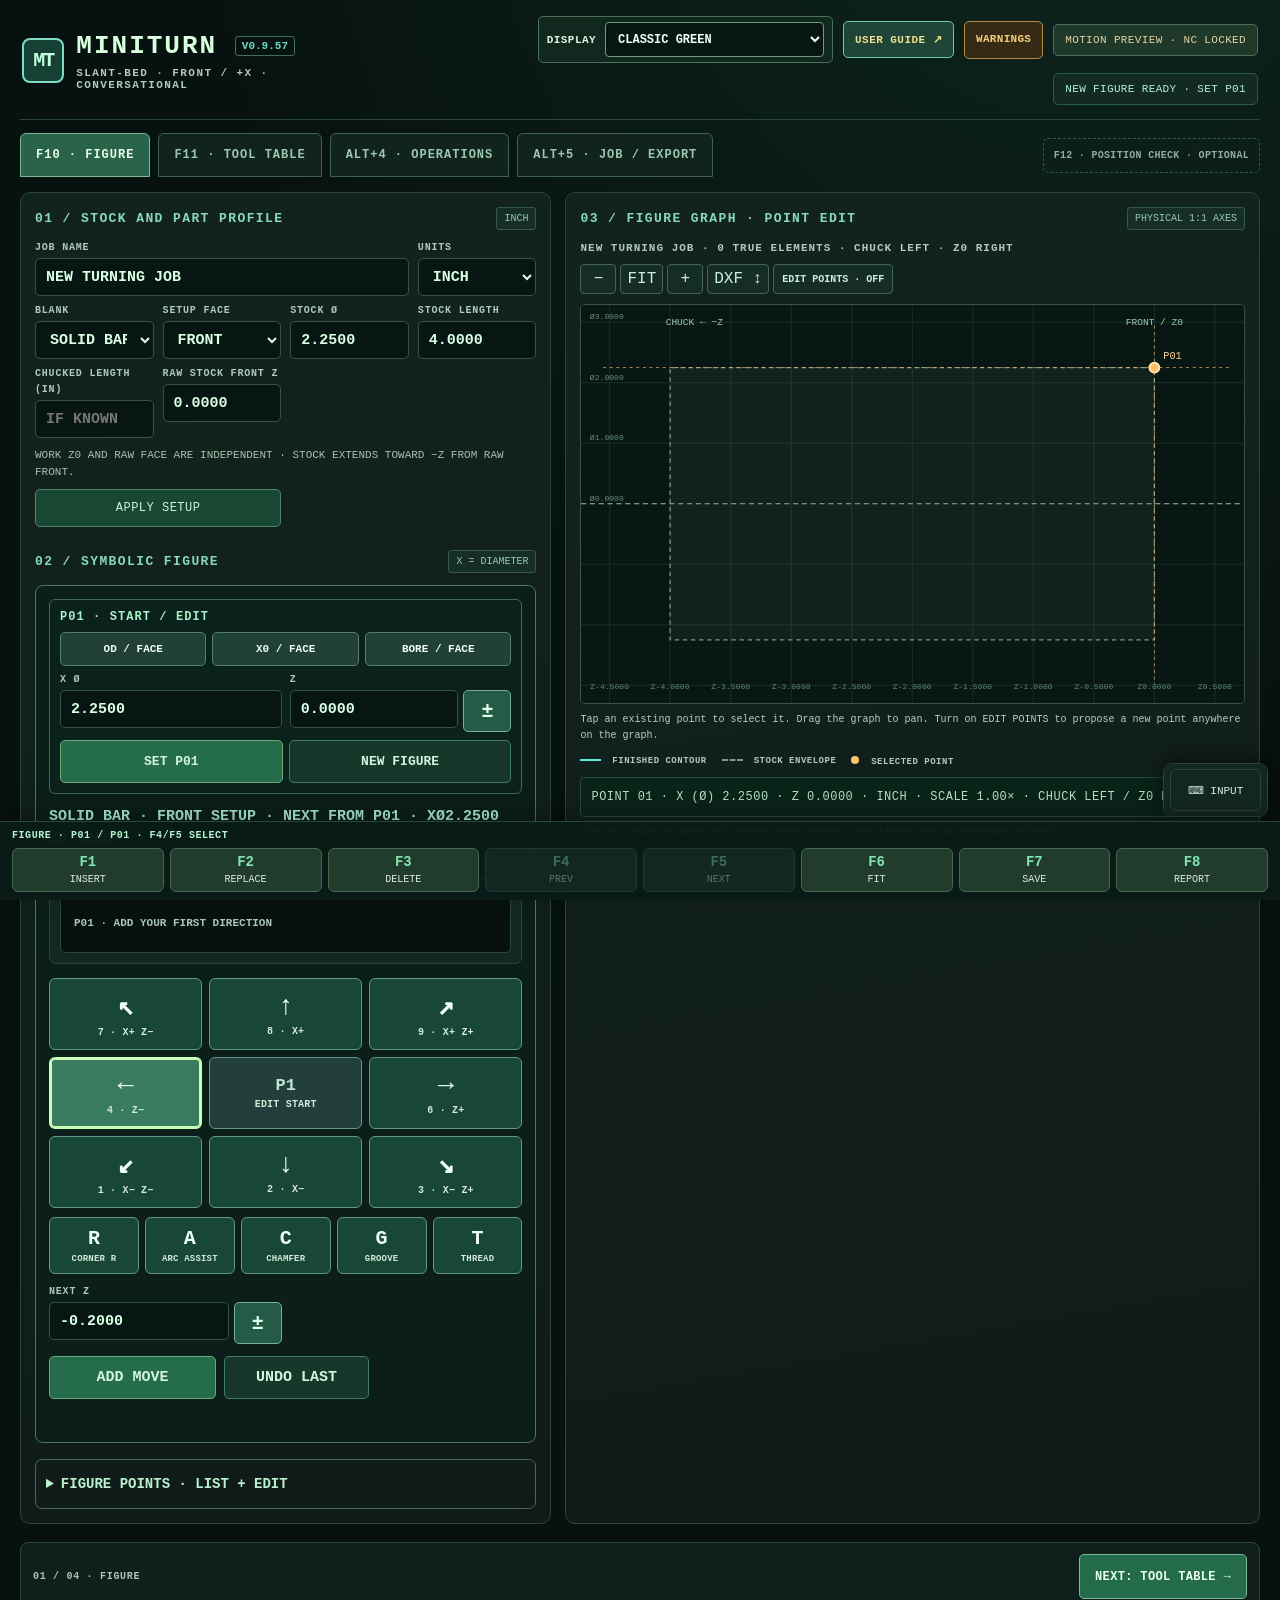
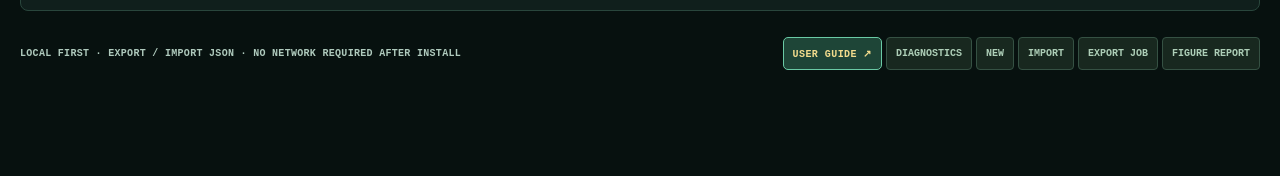
==== commit 5f3fcfec: "0.9.57" ====
--- a/index.html
+++ b/index.html
@@ -606,7 +606,7 @@
 .nc-study-op-choice.disabled-op{opacity:.7}
 .nc-study-section-note{margin:7px 0;color:#e6c789;font-size:11px;line-height:1.6}
 </style>
-<title>MiniTurn v0.9.47 — CONVERSATIONAL LATHE / MOTION PREVIEW</title>
+<title>MiniTurn v0.9.57 — CONVERSATIONAL LATHE / MOTION PREVIEW</title>
 
 <style>
 /* v0.8.3: keep the F1–F8 terminal keys present while traversing long forms. */
@@ -702,6 +702,18 @@
  .mt-input-dock[data-open="true"][data-mode="alpha"] .mt-pad-grid button{font-size:13px}
 }
 @media print{.mt-input-dock{display:none!important}}
+</style>
+
+
+<style id="mt0953DraggableInput">
+/* v0.9.53: the collapsed INPUT tab can travel around the visible screen perimeter.
+   Expanded keyboard keeps its existing bottom/right dock; terminal F-keys stay accessible. */
+#mtInputDock[data-open="false"] #mtPadToggle{touch-action:none;cursor:grab;user-select:none;-webkit-user-select:none}
+#mtInputDock[data-open="false"].mt-bubble-dragging #mtPadToggle{cursor:grabbing}
+#mtInputDock[data-open="false"].mt-bubble-positioned{
+ left:0;top:0;right:auto!important;bottom:auto!important;transform:none!important;
+ border-radius:9px;
+}
 </style>
 
 <style id="mt098DockFix">
@@ -769,7 +781,7 @@
 </style>
 
 <style id="mt0947WorkflowNavigation">
-/* v0.9.47: four primary programming steps, with manual Position Check optional. */
+/* v0.9.51: four primary programming steps, with manual Position Check optional. */
 .page-tabs .page-tab-secondary{margin-left:auto;min-height:35px;font-size:10px;font-weight:600;padding:7px 10px;letter-spacing:.3px;border-style:dashed;background:transparent;color:var(--mute);border-radius:5px;opacity:.85}
 .page-tabs .page-tab-secondary.active{opacity:1;background:#1e4936;color:var(--mint);border-style:solid}
 .workflow-next{grid-column:1 / -1;display:flex;gap:9px;align-items:center;justify-content:flex-end;flex-wrap:wrap;min-width:0;padding:11px 12px;margin:4px 0 8px;border-radius:8px;border:1px solid var(--panel-border);background:var(--surface);}
@@ -793,24 +805,343 @@
 }
 @media print{.workflow-next{display:none!important}}
 </style>
+<style id="mt0948Polish">
+/* Figure CTA must follow BOTH Figure panels at every breakpoint.
+   Previously .entry-panel/.graph-panel had order 1/2 on mobile while
+   the nav had the default order 0, putting NEXT at the top. */
+#figureWorkspace > .workflow-next{order:3;grid-column:1/-1}
+/* The live inset is a miniature version of the normal Figure panel. */
+.mt-mini-figure{
+ background:linear-gradient(170deg,#12231e,#101b19);
+ border:1px solid var(--panel-border);border-radius:10px;
+ box-shadow:0 8px 24px rgba(0,0,0,.45);padding:9px;
+}
+.mt-mini-head{color:var(--ink);font-family:inherit;letter-spacing:.35px;margin-bottom:6px}
+.mt-mini-head strong{color:var(--ink)}
+.mt-mini-head button{background:var(--surface2);color:var(--ink);border:1px solid var(--panel-border);border-radius:5px}
+#miniFigureSvg{background:var(--plot-bg);border:1px solid var(--panel-border);border-radius:5px}
+.mt-mini-caption{color:var(--amber);font-family:inherit;font-variant-numeric:tabular-nums;margin-top:6px}
+body[data-display="vivid"] .mt-mini-figure{background:linear-gradient(170deg,#12253a,#0c1a2c)}
+body[data-display="contrast"] .mt-mini-figure{background:#000}
+body[data-display="daylight"] .mt-mini-figure{background:#fff}
+body[data-display="daylight"] .mt-mini-caption{color:#6e491e}
+body[data-display="mazatrol"] .mt-mini-figure{background:linear-gradient(170deg,#12182b,#090e1e)}
+</style>
+<style id="mt0949Toolbox">
+/* v0.9.51: slightly heavier secondary lettering across existing displays.
+   No geometry, post or tool-state logic is changed. */
+body{font-weight:500}
+.field,.tagline,.edit-caption,.graph-subtitle,.legend,.view-note,
+.tab-note,.footer-bottom,.keypad-label,.job-small-note,.job-summary-bar,
+.tool-row .tool-name,.operation-row small,.op-feature-readout,.op-access-summary,
+.mt-mini-caption,.graph-readout,.row-table th{font-weight:600}
+/* Slightly clearer secondary ink in the classic dark palette. */
+body[data-display="classic"]{--mute:#aac6b7}
+body[data-display="classic"] .field,
+body[data-display="classic"] .tagline,
+body[data-display="classic"] .graph-subtitle,
+body[data-display="classic"] .legend,
+body[data-display="classic"] .view-note,
+body[data-display="classic"] .edit-caption,
+body[data-display="classic"] .footer-bottom{color:#afcabd}
+
+/* TOOLBOX: Kennedy machinist chest inspired -- dark brown wrinkle steel,
+   brass-tinted pulls, warm paper labels and green felt lining. No image assets. */
+body[data-display="toolbox"]{
+ color-scheme:dark;
+ --bg:#332a23;--surface:#4c3c30;--surface2:#5d4a38;
+ --ink:#f3e7cf;--mute:#d0bfa2;--teal:#9ebc9d;--mint:#b9d2b2;
+ --panel-border:#947b5d;--amber:#e6bd79;--red:#eda58f;
+ --plot-bg:#172d25;--plot-part:#8ee3d0;--plot-stock:#d4b687;--plot-active:#f9d77d;
+ background-color:#332a23;
+ background-image:
+  radial-gradient(ellipse at 20% 8%,rgba(181,148,105,.11),transparent 45%),
+  repeating-linear-gradient(0deg,rgba(255,239,201,.018) 0px,rgba(255,239,201,.018) 1px,transparent 1px,transparent 4px),
+  linear-gradient(145deg,#3a3028,#29231f);
+ color:#f3e7cf;
+}
+body[data-display="toolbox"] .app-shell{background:transparent}
+body[data-display="toolbox"] .masthead{border-color:#9b805a}
+body[data-display="toolbox"] h1,
+body[data-display="toolbox"] .section-header h2,
+body[data-display="toolbox"] .brand-line .version{color:#f0c789}
+body[data-display="toolbox"] .brand-mark{
+ background:linear-gradient(160deg,#6a4e39,#463629);
+ color:#f5e5c5;border:1px solid #c09b67;box-shadow:inset 0 1px rgba(255,236,195,.17)
+}
+body[data-display="toolbox"] .version{border-color:#af8d62}
+body[data-display="toolbox"] .panel,
+body[data-display="toolbox"] .mt-mini-figure{
+ background:
+  repeating-linear-gradient(0deg,rgba(235,213,165,.012) 0px,rgba(235,213,165,.012) 1px,transparent 1px,transparent 5px),
+  linear-gradient(170deg,#564536,#47382d);
+ border-color:#987a55;
+ box-shadow:inset 0 1px rgba(247,215,174,.09),0 3px 10px rgba(13,9,5,.19);
+}
+body[data-display="toolbox"] .field,
+body[data-display="toolbox"] .tagline,
+body[data-display="toolbox"] .graph-subtitle,
+body[data-display="toolbox"] .edit-caption,
+body[data-display="toolbox"] .legend,
+body[data-display="toolbox"] .view-note,
+body[data-display="toolbox"] .footer-bottom,
+body[data-display="toolbox"] .tab-note,
+body[data-display="toolbox"] .keypad-label,
+body[data-display="toolbox"] .job-small-note,
+body[data-display="toolbox"] .tool-help,
+body[data-display="toolbox"] .editor-hint,
+body[data-display="toolbox"] .verified-line,
+body[data-display="toolbox"] .job-summary-bar{color:#e0ceb2}
+body[data-display="toolbox"] input,
+body[data-display="toolbox"] select,
+body[data-display="toolbox"] textarea,
+body[data-display="toolbox"] .field input,
+body[data-display="toolbox"] .field select,
+body[data-display="toolbox"] .job-setup-grid input,
+body[data-display="toolbox"] .job-setup-grid select,
+body[data-display="toolbox"] .job-setup-grid textarea,
+body[data-display="toolbox"] .display-picker select{
+ color-scheme:light;background:#e6dac2;color:#30271e;
+ border-color:#aa936e;
+}
+body[data-display="toolbox"] input::placeholder,
+body[data-display="toolbox"] textarea::placeholder{color:#786750}
+body[data-display="toolbox"] input:focus,
+body[data-display="toolbox"] select:focus,
+body[data-display="toolbox"] textarea:focus{
+ border-color:#e2bd80;box-shadow:0 0 0 2px rgba(224,188,116,.38)
+}
+body[data-display="toolbox"] input[type="checkbox"],
+body[data-display="toolbox"] input[type="radio"]{accent-color:#357057}
+body[data-display="toolbox"] .display-picker{
+ background:linear-gradient(180deg,#705640,#5e4936);color:#f6e8cc;border-color:#bd9968;
+}
+body[data-display="toolbox"] .page-tab,
+body[data-display="toolbox"] .small-btn,
+body[data-display="toolbox"] .small-btn.muted,
+body[data-display="toolbox"] .action-btn,
+body[data-display="toolbox"] .action-btn.warn,
+body[data-display="toolbox"] .text-btn,
+body[data-display="toolbox"] .softkeys button,
+body[data-display="toolbox"] .numeric-pad button,
+body[data-display="toolbox"] .zoom-controls button,
+body[data-display="toolbox"] .feature-keys button,
+body[data-display="toolbox"] .symbolic-keys button,
+body[data-display="toolbox"] .sign-key,
+body[data-display="toolbox"] .region-pick button,
+body[data-display="toolbox"] .p1-presets button,
+body[data-display="toolbox"] .mt-mini-head button,
+body[data-display="toolbox"] .workflow-secondary{
+ background:linear-gradient(180deg,#755a41,#634b38);
+ color:#f6e9ce;border-color:#b39366;
+}
+body[data-display="toolbox"] .page-tab.active,
+body[data-display="toolbox"] .action-btn.primary,
+body[data-display="toolbox"] .numeric-pad .enter-key,
+body[data-display="toolbox"] .workflow-primary,
+body[data-display="toolbox"] .symbolic-keys .selected-symbol,
+body[data-display="toolbox"] .feature-keys .selected-symbol{
+ background:linear-gradient(170deg,#3a6950,#244835);
+ color:#f7edce;border-color:#a5b18a;
+}
+body[data-display="toolbox"] .page-tab.active{box-shadow:inset 0 -2px #dab276}
+body[data-display="toolbox"] .softkeys b{color:#f8d28f}
+body[data-display="toolbox"] .softkey-dock{
+ background:linear-gradient(180deg,rgba(62,47,36,.98),rgba(49,38,30,.98));
+ border-color:#a18259;box-shadow:0 -3px 14px rgba(10,7,4,.3)
+}
+body[data-display="toolbox"] .small-chip,
+body[data-display="toolbox"] .saved-tag,
+body[data-display="toolbox"] .prototype-tag{
+ background:#624d37;color:#eed4a6;border-color:#a88b61;
+}
+body[data-display="toolbox"] .saved-tag.bad{color:#ffbd9e;border-color:#d9947e}
+body[data-display="toolbox"] .rows-wrap,
+body[data-display="toolbox"] .status-box,
+body[data-display="toolbox"] .readout,
+body[data-display="toolbox"] .profile-editor-details,
+body[data-display="toolbox"] .p1-start,
+body[data-display="toolbox"] .op-access-panel,
+body[data-display="toolbox"] .job-step-detail,
+body[data-display="toolbox"] .preflight-head,
+body[data-display="toolbox"] .job-post-contract,
+body[data-display="toolbox"] .catalog-spec,
+body[data-display="toolbox"] .catalog-viewbar,
+body[data-display="toolbox"] .machine-view-guide,
+body[data-display="toolbox"] .geometry-advanced .tip-advanced-inner,
+body[data-display="toolbox"] .arc-assist,
+body[data-display="toolbox"] .arc-candidate{
+ background:#392f27;color:#f0e3c9;border-color:#897054;
+}
+body[data-display="toolbox"] .status-box strong,
+body[data-display="toolbox"] .p1-start-heading,
+body[data-display="toolbox"] .catalog-spec strong,
+body[data-display="toolbox"] .machine-view-guide summary,
+body[data-display="toolbox"] .machine-view-guide-inner strong{color:#ebcb91}
+body[data-display="toolbox"] .status-box.invalid{background:#502e27;border-color:#c88469;color:#ffcebb}
+body[data-display="toolbox"] .status-box.invalid strong{color:#ffbb9e}
+body[data-display="toolbox"] .row-table th,
+body[data-display="toolbox"] .job-table th{background:#66513d;color:#f5d8a7}
+body[data-display="toolbox"] .row-table td,
+body[data-display="toolbox"] .job-table td{background:#42352b;color:#f2e5cd;border-color:#7e694f}
+body[data-display="toolbox"] .row-table tr.active-row td,
+body[data-display="toolbox"] .job-table tr[aria-selected="true"] td{background:#38634c;color:#fcf2dc}
+body[data-display="toolbox"] .row-table tr:hover td{background:#584632}
+body[data-display="toolbox"] .tool-row,
+body[data-display="toolbox"] .operation-row{background:#594634;color:#f1e5cb;border-color:#987b56}
+body[data-display="toolbox"] .tool-row.active,
+body[data-display="toolbox"] .operation-row.active,
+body[data-display="toolbox"] .operation-row[aria-selected="true"]{
+ background:#2f5942;border-color:#b3b68b;color:#f8efd7;
+}
+body[data-display="toolbox"] .tool-row .tool-number,
+body[data-display="toolbox"] .tool-row .tool-name,
+body[data-display="toolbox"] .operation-row strong{color:#f0d09b}
+body[data-display="toolbox"] .operation-row small{color:#ddc7aa}
+body[data-display="toolbox"] .tool-row .tool-shape-tag{
+ color:#f4ddb4;border-color:#b19468;
+}
+body[data-display="toolbox"] .graph-frame,
+body[data-display="toolbox"] .tool-preview-frame,
+body[data-display="toolbox"] .inspect-graph-frame,
+body[data-display="toolbox"] .operation-graph-frame,
+body[data-display="toolbox"] #miniFigureSvg{
+ background:#172d25;border-color:#7a866d;
+}
+body[data-display="toolbox"] .workflow-next{background:#48392c;border-color:#a7885b}
+body[data-display="toolbox"] .workflow-secondary{color:#f8edcf}
+body[data-display="toolbox"] .mt-mini-head{color:#f3e2c5}
+body[data-display="toolbox"] .mt-mini-caption{color:#f1cf91}
+body[data-display="toolbox"] .tool-legend,
+body[data-display="toolbox"] .graph-readout{color:#f0dec1}
+body[data-display="toolbox"] .tool-warning{
+ color:#f4dbac;background:#473c2b;border-color:#af8e54;
+}
+body[data-display="toolbox"] dialog{background:#443428;color:#f3e7ce;border-color:#b29265}
+body[data-display="toolbox"] dialog pre{background:#281f1a;color:#eee0c4;border-color:#907254}
+body[data-display="toolbox"] dialog p{color:#e0cfb3}
+body[data-display="toolbox"] .dialog-title strong{color:#f0c98b}
+</style>
+<style id="mt0951UniversalWarnings">
+/* One saved-job warning location: Job / Export → Preflight.  Editor errors stay near invalid inputs. */
+.mt-warnings-jump{border:1px solid #b68a42;background:#362a16;color:#f5cd76;border-radius:5px;padding:9px 11px;min-height:38px;font:800 11px/1.2 Consolas,monospace;letter-spacing:.3px;cursor:pointer}
+.mt-warnings-jump.has-critical{border-color:#e04444;background:#3c181b;color:#ff7979;font-weight:900}
+.mt-warnings-jump.has-advisories{border-color:#b68a42;color:#f5cd76}
+.mt-warnings-jump:focus-visible{outline:3px solid currentColor;outline-offset:2px}
+#pfIssues{scroll-margin-top:18px;max-height:min(55vh,540px);overflow-y:auto;padding:10px;border:1px solid var(--panel-border);border-radius:6px}
+.mt-warning-section{margin:4px 0 8px;font:900 12px/1.5 Consolas,monospace;letter-spacing:.4px}
+.mt-critical-heading,.mt-count-critical{color:#ff6868!important;font-weight:900}
+.mt-count-advisory{color:#f3c363!important;font-weight:800}
+.pf-issue.mt-severity-critical{border-left:3px solid #f04444;padding:10px;border-bottom-color:#a54141;background:rgba(150,25,25,.12)}
+.pf-issue.mt-severity-critical strong,.pf-issue.mt-severity-critical span{color:#ff7676!important;font-weight:800!important}
+.pf-issue.mt-severity-advisory{border-left:3px solid #d39d37;padding:8px 10px;border-bottom-color:var(--panel-border)}
+.pf-issue.mt-severity-advisory strong{color:#f1c168!important;font-weight:900}
+.pf-issue.mt-severity-advisory span{color:var(--ink);font-weight:600}
+.pf-issue{align-items:flex-start;overflow-wrap:anywhere;gap:9px}
+.pf-issue strong{flex:0 0 52px;min-width:0}
+.mt-warning-advisories{margin-top:10px}
+.mt-warning-advisories summary{cursor:pointer;color:#f0c16c;font-weight:900;padding:7px 0;font-size:12px;letter-spacing:.2px}
+.mt-field-error{color:#ff7676!important;font-weight:800;overflow-wrap:anywhere}
+body[data-display="daylight"] .pf-issue.mt-severity-critical strong,
+body[data-display="daylight"] .pf-issue.mt-severity-critical span,
+body[data-display="daylight"] .mt-critical-heading,
+body[data-display="daylight"] .mt-count-critical{color:#af111b!important}
+body[data-display="daylight"] .mt-warnings-jump.has-critical{background:#ffe8e8;color:#a71118}
+body[data-display="daylight"] .mt-warnings-jump.has-advisories{background:#fffae7;color:#835200}
+body[data-display="daylight"] .mt-warning-advisories summary,
+body[data-display="daylight"] .pf-issue.mt-severity-advisory strong,
+body[data-display="daylight"] .mt-count-advisory{color:#8b5600!important}
+body[data-display="toolbox"] #pfIssues{background:#332920;border-color:#a5855c}
+body[data-display="toolbox"] .mt-warnings-jump{background:#3b2e21;border-color:#c29a64}
+body[data-display="toolbox"] .mt-warnings-jump.has-critical{background:#4b2224;color:#ff9595;border-color:#ef6d6d}
+@media(max-width:620px){.mt-warnings-jump{font-size:10px;padding:7px 9px}#pfIssues{max-height:55vh}}
+</style>
+<style id="mt0952OperatorPolish">
+/* Committed FAPT figure trace: single line, independently scrollable on phones. */
+.mt-direction-panel{margin:12px 0 14px;padding:10px;border:1px solid var(--panel-border);border-radius:7px;background:var(--surface2);min-width:0}
+.mt-direction-heading{display:flex;justify-content:space-between;align-items:center;gap:8px;flex-wrap:wrap;margin-bottom:8px;color:var(--ink);font:800 11px/1.4 Consolas,monospace;letter-spacing:.65px}
+.mt-direction-heading span{font-size:10px;font-weight:700;color:var(--mute);white-space:nowrap}
+.mt-direction-track{display:flex;align-items:center;gap:5px;width:100%;max-width:100%;overflow-x:auto;overflow-y:hidden;overscroll-behavior-x:contain;white-space:nowrap;touch-action:pan-x;padding:8px 6px 12px;scrollbar-width:thin;scrollbar-color:var(--mute) transparent;border:1px solid var(--panel-border);border-radius:5px;background:var(--bg);min-height:56px}
+.mt-direction-symbol{flex:none;min-width:35px;text-align:center;font:800 27px/1.1 system-ui,'Segoe UI Symbol',sans-serif;color:var(--ink);border-radius:4px;padding:3px 4px}
+.mt-direction-feature{color:var(--amber);font-size:23px}
+.mt-direction-arc{color:var(--teal)}
+.mt-direction-empty{font:700 11px/1.5 Consolas,monospace;color:var(--mute);padding-inline:7px}
+body[data-display="daylight"] .mt-direction-track{background:#edf2f0}
+body[data-display="toolbox"] .mt-direction-panel{background:#4a3b2d;border-color:#a88c65}
+body[data-display="toolbox"] .mt-direction-track{background:#21372d;border-color:#8c7759}
+body[data-display="toolbox"] .mt-direction-symbol{color:#e6e4d9}
+body[data-display="toolbox"] .mt-direction-feature{color:#ffd98a}
+body[data-display="toolbox"] .mt-direction-arc{color:#93d8cc}
+/* TOOLBOX: actual brushed-aluminum controls, not brown/green painted buttons.
+   Leave critical warning classification unmistakably red. */
+body[data-display="toolbox"] button:not(.mt-warnings-jump):not(.selected-symbol),
+body[data-display="toolbox"] .guide-link,
+body[data-display="toolbox"] .workflow-primary,
+body[data-display="toolbox"] .workflow-secondary{
+ background:linear-gradient(95deg,rgba(255,255,255,.2) 0%,transparent 17%,rgba(255,255,255,.12) 29%,transparent 47%,rgba(255,255,255,.08) 65%,transparent 90%),
+            linear-gradient(180deg,#e1e0da 0%,#b9bbb8 15%,#a2a7a7 51%,#888f90 52%,#b5b7b2 100%);
+ color:#222a2b;border:1px solid #7b7d79;
+ box-shadow:inset 0 1px 0 rgba(255,255,255,.73),inset 0 -1px 0 #666b6b,0 1px 2px rgba(12,9,6,.45);
+ text-shadow:0 1px 0 rgba(255,255,255,.22);
+ font-weight:800;
+}
+body[data-display="toolbox"] button.selected-symbol,
+body[data-display="toolbox"] .symbolic-keys button.selected-symbol,
+body[data-display="toolbox"] .feature-keys button.selected-symbol,
+body[data-display="toolbox"] .page-tab.active,
+body[data-display="toolbox"] .action-btn.primary,
+body[data-display="toolbox"] .numeric-pad .enter-key{
+ background:linear-gradient(180deg,#bfc5c4,#909b9a 49%,#7b8584 51%,#aeb5b1);
+ color:#172421;border:1px solid #5e7770;
+ box-shadow:inset 0 1px 1px #eef1eb,inset 0 0 0 2px rgba(28,85,67,.16),0 1px 3px #18100e66;
+ font-weight:900;
+}
+body[data-display="toolbox"] .softkeys b{color:#244e43;text-shadow:none}
+body[data-display="toolbox"] button:disabled{opacity:.43;filter:grayscale(.28)}
+body[data-display="toolbox"] button:active:not(:disabled){filter:brightness(.88);transform:translateY(1px)}
+body[data-display="toolbox"] .mt-warnings-jump.has-critical{background:#4b2224;color:#ff9595;border-color:#ef6d6d;box-shadow:none;text-shadow:none}
+body[data-display="toolbox"] .mt-warnings-jump.has-advisories{background:#60451d;color:#ffdf9e;border-color:#cfa15b;box-shadow:none;text-shadow:none}
+body[data-display="toolbox"] .mt-warnings-jump{background:#41382c;color:#edcf97;box-shadow:none}
+@media(max-width:500px){.mt-direction-panel{padding:8px}.mt-direction-symbol{font-size:25px;min-width:32px}}
+</style>
+
+<style id="mt0954FigurePoints">
+/* v0.9.54: one visible, deliberately entered graph-point editing state. */
+.figure-first-row{display:flex;align-items:center;flex-wrap:wrap;gap:10px;margin-top:10px}
+.figure-first-row button{flex:0 0 auto;min-height:39px}
+.figure-first-row span{flex:1;min-width:140px;font-size:10px;color:var(--muted,#a9c2af);line-height:1.6}
+#graphPointEditToggle{min-width:120px;white-space:nowrap;font-size:10px;font-weight:800}
+#graphPointEditToggle[aria-pressed="true"]{border-color:var(--amber,#dfbd78);outline:1px solid var(--amber,#dfbd78)}
+.graph-toolbar{flex-wrap:wrap}.graph-toolbar .zoom-controls{flex-wrap:wrap;justify-content:flex-end}
+.graph-point-hint{color:var(--ink,#d5efe3);opacity:.85;font-size:10px;line-height:1.65;margin:8px 0}
+.graph-point-draft{border:1px solid var(--amber,#d5ab71);border-radius:7px;background:var(--surface2,#183226);padding:12px;margin-top:11px;display:grid;gap:11px}
+.graph-point-draft[hidden]{display:none!important}
+.graph-draft-head{display:flex;justify-content:space-between;align-items:center;gap:8px;color:var(--amber,#f1c475);font-size:11px}
+.graph-draft-head .small-btn{flex:0 0 auto;grid-column:auto;min-width:76px}
+.graph-draft-coordinates{display:grid;grid-template-columns:repeat(2,minmax(0,1fr));gap:9px}
+.graph-draft-actions{display:flex;align-items:center;flex-wrap:wrap;gap:9px}
+.graph-draft-actions .action-btn{flex:0 1 auto;min-height:44px}
+.graph-draft-actions span{font-size:10px;color:var(--ink,#c6d7cf);opacity:.85;line-height:1.5;flex:1;min-width:140px}
+@media(max-width:510px){#graphPointEditToggle{min-width:108px;font-size:9px}.graph-toolbar .zoom-controls{width:100%;justify-content:flex-start}.figure-first-row button{font-size:10px}}
+</style>
 </head>
 <body>
 <div class="app-shell">
   <header class="masthead">
-    <div class="brand-line"><span class="brand-mark">MT</span><div><h1>MINITURN <span class="version">V0.9.47 · GUIDE</span></h1><div class="tagline">SLANT-BED · FRONT / +X · CONVERSATIONAL</div></div></div>
-    <div class="header-right"><label class="display-picker" for="displayMode">DISPLAY <select id="displayMode" aria-label="Graph colors and display contrast"><option value="classic">CLASSIC GREEN</option><option value="vivid">VIVID BLUE</option><option value="contrast">HIGH CONTRAST</option><option value="daylight">DAYLIGHT</option><option value="mazatrol">MAZAK-STYLE · ORANGE/BLUE</option></select></label><a class="guide-link" href="https://mekanismzlabs.github.io/miniturn/help/" target="_blank" rel="noopener noreferrer" aria-label="Open the MiniTurn user guide in a new tab">USER GUIDE ↗</a><span class="prototype-tag">MOTION PREVIEW · NC LOCKED</span><span id="saveState" class="saved-tag">LOCAL JOB</span></div>
+    <div class="brand-line"><span class="brand-mark">MT</span><div><h1>MINITURN <span class="version">V0.9.57</span></h1><div class="tagline">SLANT-BED · FRONT / +X · CONVERSATIONAL</div></div></div>
+    <div class="header-right"><label class="display-picker" for="displayMode">DISPLAY <select id="displayMode" aria-label="Graph colors and display contrast"><option value="classic">CLASSIC GREEN</option><option value="vivid">VIVID BLUE</option><option value="mazatrol">MAZAK-STYLE · ORANGE/BLUE</option><option value="daylight">DAYLIGHT</option><option value="toolbox">TOOLBOX</option><option value="contrast">HIGH CONTRAST</option></select></label><a class="guide-link" href="https://mekanismzlabs.github.io/miniturn/help/" target="_blank" rel="noopener noreferrer" aria-label="Open the MiniTurn user guide in a new tab">USER GUIDE ↗</a><button type="button" id="mtWarningsJump" class="mt-warnings-jump" aria-label="Open the universal warnings report in Job / Export">WARNINGS</button><span class="prototype-tag">MOTION PREVIEW · NC LOCKED</span><span id="saveState" class="saved-tag">LOCAL JOB</span></div>
   </header>
   <nav class="page-tabs" aria-label="Programming screens">
     <button id="figureTab" class="page-tab active" aria-pressed="true">F10 · FIGURE</button>
     <button id="toolTab" class="page-tab" aria-pressed="false">F11 · TOOL TABLE</button>
-    <button id="opTab" class="page-tab" aria-pressed="false">ALT+4 · MACHINING</button>
+    <button id="opTab" class="page-tab" aria-pressed="false">ALT+4 · OPERATIONS</button>
     <button id="jobTab" class="page-tab" aria-pressed="false">ALT+5 · JOB / EXPORT</button>
     <button id="inspectTab" class="page-tab page-tab-secondary" aria-pressed="false" title="Optional manual tool and figure position inspection; shortcut F12">F12 · POSITION CHECK · OPTIONAL</button>
     
   </nav>
   <main class="workspace" id="figureWorkspace">
     <section class="panel entry-panel" aria-label="Geometry entry">
-      <div class="section-header"><h2>01 / BLANK & SETUP</h2><span id="unitTag" class="small-chip">INCH</span></div>
+      <div class="section-header"><h2>01 / STOCK AND PART PROFILE</h2><span id="unitTag" class="small-chip">INCH</span></div>
       <div class="setup-grid">
         <label class="field name-field">JOB NAME<input id="jobName" type="text" maxlength="45" autocomplete="off" spellcheck="false" value=""></label>
         <label class="field">UNITS<select id="unitSelect"><option value="inch">INCH</option><option value="mm">METRIC (MM)</option></select></label>
@@ -819,10 +1150,11 @@
         <label class="field">STOCK Ø<input id="stockDiameter" inputmode="decimal" type="text" autocomplete="off"></label>
         <label class="field" id="blankBoreField" hidden>START BORE Ø<input id="blankBore" type="text" inputmode="decimal" autocomplete="off"></label>
         <label class="field">STOCK LENGTH<input id="stockLength" inputmode="decimal" type="text" autocomplete="off"></label>
+        <label class="field">CHUCKED LENGTH <span id="stockChuckedUnit" class="field-unit"></span><input id="stockChuckedLength" inputmode="decimal" type="text" autocomplete="off" placeholder="IF KNOWN" title="Length of the blank held inside the chuck or jaws. This is setup information; jaw clearance must still be verified for the actual machine."></label>
         <label class="field">RAW STOCK FRONT Z<input id="stockFrontZ" inputmode="text" type="text" autocomplete="off" title="Stock face position in the work coordinate system. Finished Z0 may be behind the raw face."></label>
         <div class="stock-coordinate-note">WORK Z0 AND RAW FACE ARE INDEPENDENT · STOCK EXTENDS TOWARD −Z FROM RAW FRONT.</div>
         <button class="small-btn" id="applyStock">APPLY SETUP</button>
-        <button class="small-btn muted" id="demoButton">DEMO PART</button>
+        
       </div>
       <div class="section-header second-header"><h2>02 / SYMBOLIC FIGURE</h2><span class="small-chip">X = DIAMETER</span></div>
       <div class="symbolic-panel" id="symbolicPanel">
@@ -838,6 +1170,12 @@
           <div class="p1-actions"><button type="button" id="setP1" class="action-btn primary">SET P01</button><button type="button" id="beginFigure" class="action-btn">NEW FIGURE</button></div>
         </div>
         <div class="symbolic-status" id="symbolicStatus">NEXT MOVE FROM P01</div>
+        <section class="mt-direction-panel" aria-label="Entered figure movement history">
+          <div class="mt-direction-heading"><strong>FIGURE PATH · INPUT TRACE</strong><span id="mtDirectionCount">P01 · START</span></div>
+          <div class="mt-direction-track" id="mtDirectionTrack" role="group" tabindex="0" aria-label="Scroll horizontally through committed figure directions, corners and arcs">
+            <span class="mt-direction-empty">P01 · ADD YOUR FIRST DIRECTION</span>
+          </div>
+        </section>
         <div class="symbolic-keys" id="symbolicKeys" aria-label="Eight-direction FAPT-style figure keypad">
           <button type="button" data-symbol="nw">↖<small>7 · X+ Z−</small></button>
           <button type="button" data-symbol="up">↑<small>8 · X+</small></button>
@@ -879,11 +1217,11 @@
         <div class="symbolic-actions"><button type="button" id="symApply" class="action-btn primary">ADD ELEMENT</button><button type="button" id="symUndo" class="action-btn">UNDO LAST</button></div>
         <div id="symbolicMessage" class="symbolic-message" role="status" aria-live="polite"></div>
       </div>
-      <details class="profile-editor-details" id="profileEditorDetails"><summary>POINT WORKSTATION · LIST + EDIT TOGETHER</summary>
+      <details class="profile-editor-details" id="profileEditorDetails"><summary>FIGURE POINTS · LIST + EDIT</summary>
       <div class="point-workstation-bar"><button type="button" id="pointBack" aria-label="Previous figure point">◀ PREV</button><label>EDITING <select id="pointJump" aria-label="Choose figure point"></select></label><button type="button" id="pointForward" aria-label="Next figure point">NEXT ▶</button></div>
       <div class="point-workstation-layout">
       <div class="rows-wrap point-scroll"><table class="row-table"><thead><tr><th>NO.</th><th>X (Ø)</th><th>Z</th><th>CORNER</th></tr></thead><tbody id="vertexRows"></tbody></table></div>
-      <div class="point-edit-side"><div class="edit-caption">SELECT ROW OR GRAPH POINT · F2 REPLACES · F1 INSERTS AFTER</div>
+      <div class="point-edit-side"><div class="edit-caption" id="figurePointsInsertHint">F1 INSERTS AFTER HIGHLIGHTED P01 · F2 REPLACES SELECTED POINT</div>
       <div class="editor-grid">
         <label class="field">X DIAMETER<input id="editX" type="text" inputmode="decimal" autocomplete="off"></label>
         <label class="field">Z AXIAL<div class="signed-input"><input id="editZ" type="text" inputmode="text" autocomplete="off"><button class="sign-key" type="button" data-sign-target="editZ" aria-label="Change profile Z sign">±</button></div></label>
@@ -891,14 +1229,21 @@
         <label class="field">R / C SIZE<input id="editSize" type="text" inputmode="decimal" autocomplete="off"></label>
       </div>
       <div class="row edit-actions"><button type="button" id="editPartialArc" class="action-btn" hidden>EDIT THIS ARC</button></div>
-      <div class="row edit-actions"><button id="insertBtn" class="action-btn">F1 · INSERT</button><button id="replaceBtn" class="action-btn primary">F2 · REPLACE</button><button id="deleteBtn" class="action-btn warn">F3 · DELETE</button></div>
+      <div class="row edit-actions"><button id="insertBtn" class="action-btn">F1 · INSERT AFTER P01</button><button id="replaceBtn" class="action-btn primary">F2 · REPLACE</button><button id="deleteBtn" class="action-btn warn">F3 · DELETE</button></div>
+      <div class="figure-first-row"><button id="insertFirstBtn" type="button" class="action-btn">+ BEFORE P01</button><span id="figureFirstHint">Add a new start without changing existing point IDs.</span></div>
       </div></div></details>
-      <div class="status-box" id="geometryStatus" role="status" aria-live="polite"></div>
     </section>
     <section class="panel graph-panel" id="fullProfilePanel" aria-label="Measured profile graph">
-      <div class="section-header"><h2>03 / FIGURE GRAPH · TAP POINT TO EDIT</h2><span class="small-chip">PHYSICAL 1:1 AXES</span></div>
-      <div class="graph-toolbar"><span id="graphTitle" class="graph-subtitle">OD PROFILE / FACE AT Z0</span><div class="zoom-controls"><button id="zoomOut" title="Zoom out">−</button><button id="zoomFit">FIT</button><button id="zoomIn" title="Zoom in">+</button><button type="button" id="cadFigureOpen" title="Import or export workpiece DXF">DXF ↕</button></div></div>
+      <div class="section-header"><h2>03 / FIGURE GRAPH · POINT EDIT</h2><span class="small-chip">PHYSICAL 1:1 AXES</span></div>
+      <div class="graph-toolbar"><span id="graphTitle" class="graph-subtitle">OD PROFILE / FACE AT Z0</span><div class="zoom-controls"><button id="zoomOut" title="Zoom out">−</button><button id="zoomFit">FIT</button><button id="zoomIn" title="Zoom in">+</button><button type="button" id="cadFigureOpen" title="Import or export workpiece DXF">DXF ↕</button><button type="button" id="graphPointEditToggle" aria-pressed="false" title="Tap points to select, or tap the graph to propose a new point">EDIT POINTS · OFF</button></div></div>
       <div class="graph-frame"><svg id="profileGraph" viewBox="0 0 900 540" role="img" aria-label="True proportional lathe X diameter and Z axial profile, including stock outline"></svg></div>
+      <div id="graphPointEditHint" class="graph-point-hint">Tap an existing point to select it. Drag the graph to pan. Turn on EDIT POINTS to propose a new point anywhere on the graph.</div>
+      <div id="graphPointDraft" class="graph-point-draft" hidden>
+        <div class="graph-draft-head"><strong id="graphDraftTitle">NEW POINT · CONFIRM DIMENSIONS</strong><button type="button" id="graphDraftCancel" class="small-btn muted">CANCEL</button></div>
+        <label class="field">INSERT POSITION<select id="graphDraftLocation" aria-label="Choose the contour position of the new point"></select></label>
+        <div class="graph-draft-coordinates"><label class="field">X DIAMETER<input id="graphDraftX" type="text" inputmode="decimal" autocomplete="off"></label><label class="field">Z AXIAL<input id="graphDraftZ" type="text" inputmode="text" autocomplete="off"></label></div>
+        <div class="graph-draft-actions"><button type="button" id="graphDraftCommit" class="action-btn primary">INSERT FIGURE POINT</button><span>Tap position is approximate. Enter print dimensions before saving.</span></div>
+      </div>
       
       <div class="legend"><span><i class="legend-line finished"></i> FINISHED CONTOUR</span><span><i class="legend-line stock"></i> STOCK ENVELOPE</span><span><i class="legend-dot"></i> SELECTED POINT</span></div>
       <div class="readout" id="graphReadout">SELECT A PROFILE POINT</div>
@@ -1112,7 +1457,7 @@
     <nav class="workflow-next" aria-label="Tool table next step">
       <span class="workflow-step">02 / 04 · TOOL TABLE</span>
       <button type="button" class="workflow-secondary" data-flow-go="inspect">POSITION CHECK · OPTIONAL</button>
-      <button type="button" class="workflow-primary" data-flow-go="operations">NEXT: MACHINING <span aria-hidden="true">→</span></button>
+      <button type="button" class="workflow-primary" data-flow-go="operations">NEXT: OPERATIONS <span aria-hidden="true">→</span></button>
     </nav>
   </main>
   <main class="inspect-workspace" id="inspectWorkspace" hidden>
@@ -1160,25 +1505,25 @@
     <nav class="workflow-next" aria-label="Position check navigation">
       <span class="workflow-step">OPTIONAL / POSITION CHECK</span>
       <button type="button" class="workflow-secondary" data-flow-go="tools">← TOOL TABLE</button>
-      <button type="button" class="workflow-primary" data-flow-go="operations">NEXT: MACHINING <span aria-hidden="true">→</span></button>
+      <button type="button" class="workflow-primary" data-flow-go="operations">NEXT: OPERATIONS <span aria-hidden="true">→</span></button>
     </nav>
   </main>
 
   <main class="operation-workspace mt-op-compact" id="opWorkspace" hidden>
-    <section class="panel operation-list-panel" aria-label="Machining operation list">
+    <section class="panel operation-list-panel" aria-label="Operations list">
       <div class="section-header"><h2>10 / OPERATION SEQUENCE</h2><span class="small-chip" id="opCount">0 OPERATIONS</span></div>
       <div id="operationList" class="operation-list" role="listbox" aria-label="Select machining operation"></div>
-      <div class="section-header second-header"><h2>ADD MACHINING OPERATION</h2><span class="small-chip">NO CANNED CYCLES</span></div>
+      <div class="section-header second-header"><h2>ADD OPERATION</h2><span class="small-chip">NO CANNED CYCLES</span></div>
       <label class="field">OPERATION TYPE<select id="newOpKind"><option value="face">FACING</option><option value="od_rough">OD ROUGHING</option><option value="od_finish">OD FINISHING</option><option value="od_groove">OD GROOVING</option><option value="special_profile">SPECIAL CONTOUR · ROUGH + FINISH</option><option value="form_profile">FORM TOOL · STAGED RADIAL</option><option value="od_thread">OD THREADING</option><option value="id_thread">ID THREADING</option><option value="drill">DRILL / PECK</option><option value="id_rough">ID ROUGH BORING</option><option value="id_finish">ID FINISH BORING</option><option value="id_groove">ID GROOVING</option></select></label>
       <button class="action-btn primary inspect-wide" id="opAdd">F1 · ADD OPERATION</button>
-      <button class="small-btn muted inspect-wide mt-op-extra" id="opDemo">LOAD 3-OP EXAMPLE</button>
+      
       <div class="operation-actions"><button class="action-btn" id="opDuplicate">COPY</button><button class="action-btn warn" id="opDelete">DELETE</button></div>
       <div class="section-header second-header op-redundant-head mt-op-extra"><h2>SEQUENCE ORDER</h2><span class="small-chip">TOP TO BOTTOM</span></div>
       <div class="operation-actions"><button class="action-btn" id="opMoveUp">↑ MOVE UP</button><button class="action-btn" id="opMoveDown">↓ MOVE DOWN</button></div>
       
     </section>
     <section class="panel operation-editor-panel" aria-label="Operation parameter entry">
-      <div class="section-header"><h2>11 / MACHINING DATA INPUT</h2><span class="small-chip" id="opEditorTitle">OP 01</span></div>
+      <div class="section-header"><h2>11 / OPERATION DATA INPUT</h2><span class="small-chip" id="opEditorTitle">OP 01</span></div>
       <button class="small-btn muted" type="button" id="opOperatorNotesToggle" aria-pressed="false">SHOW HELP / EXTRAS</button>
       <label class="field op-step-picker" hidden>EDIT STEP<select id="opStepSelect" aria-label="Select existing machining step to edit"></select></label>
       <div class="operation-form-grid">
@@ -1447,8 +1792,8 @@
       <details class="motion-details"><summary>PASS TABLE / PREVIEW ASSUMPTIONS</summary><div class="motion-table-wrap"><table class="motion-table"><thead><tr><th>PASS</th><th>CUT X Ø</th><th>END Z</th><th>FEED</th><th>PATH TYPE</th></tr></thead><tbody id="opMotionRows"></tbody></table></div><div class="motion-notice">OD/ID stock is an approximate axial envelope. Finish-only 2D insert and mounted-holder sweeps flag potential overlap with modeled stock/finished material; they do NOT establish collision-free cutting. Insert seat and tool orientation, fixture/jaw protrusion, controller offsets and machine travel remain unverified.</div><div id="opMotionWarnings" class="motion-warnings"></div></details>
       <div class="tool-warning compact-warning">TOOL BODY: 2D SWEEP REVIEW ONLY · NO COLLISION CERTIFICATION · NC LOCKED</div>
     </section>
-    <nav class="workflow-next" aria-label="Machining next step">
-      <span class="workflow-step">03 / 04 · MACHINING</span>
+    <nav class="workflow-next" aria-label="Operations next step">
+      <span class="workflow-step">03 / 04 · OPERATIONS</span>
       <button type="button" class="workflow-secondary" data-flow-go="tools">← TOOL TABLE</button>
       <button type="button" class="workflow-primary" data-flow-go="job">NEXT: JOB / EXPORT <span aria-hidden="true">→</span></button>
     </nav>
@@ -1469,7 +1814,7 @@
         <div class="job-setup-grid">
           <label class="field">CHUCK / FIXTURE<input id="pfFixture" type="text" maxlength="80" spellcheck="false" placeholder="CHUCK, JAWS, FIXTURE"></label>
           <label class="field">WORK Z0 DATUM<input id="pfDatum" type="text" maxlength="90" spellcheck="false" placeholder="E.G. STOCK FACE / FINISH FACE"></label>
-          <label class="field">GRIP LENGTH <span class="pf-unit"></span><input id="pfGrip" type="number" min="0" step="any" placeholder="MEASURE"></label>
+          <div class="stock-coordinate-note" id="pfChuckedSummary">CHUCKED LENGTH: SET IN FIGURE → STOCK AND PART PROFILE.</div>
           <label class="field">STICKOUT FROM JAWS <span class="pf-unit"></span><input id="pfStickout" type="number" min="0" step="any" placeholder="MEASURE"></label>
           <label class="field">SAFE X Ø <span class="pf-unit"></span><input id="pfSafeX" type="number" min="0" step="any" placeholder="TO BE VERIFIED"></label>
           <label class="field">SAFE Z <span class="pf-unit"></span><input id="pfSafeZ" type="number" step="any" placeholder="TO BE VERIFIED"></label>
@@ -1481,15 +1826,15 @@
       <div class="job-savebar"><button class="action-btn primary" id="pfSave">SAVE JOB DATA</button><span id="pfSavedMsg" class="job-small-note">Machine templates are placeholders; none are production-qualified.</span></div>
     </section>
     <section class="panel job-sequence-panel" aria-label="Mazatrol-inspired operation sequence">
-      <div class="section-header"><h2>14 / MACHINING SEQUENCE</h2><span id="pfStepCount" class="small-chip">0 STEPS</span></div>
+      <div class="section-header"><h2>14 / OPERATION SEQUENCE</h2><span id="pfStepCount" class="small-chip">0 STEPS</span></div>
       <div class="job-table-wrap"><table class="job-table"><thead><tr><th>NO.</th><th>UNIT / OPERATION</th><th>TOOL</th><th>F/REV</th><th>SPINDLE</th><th>STATE</th></tr></thead><tbody id="pfSteps"></tbody></table></div>
       <div id="pfStepDetail" class="job-step-detail" aria-live="polite"></div>
-      <div class="job-savebar"><button id="pfEditStep" class="action-btn">EDIT SELECTED STEP</button><button id="pfAddStep" class="action-btn">ADD MACHINING STEP</button></div>
+      <div class="job-savebar"><button id="pfEditStep" class="action-btn">EDIT SELECTED STEP</button><button id="pfAddStep" class="action-btn">ADD OPERATION STEP</button></div>
     </section>
     <section class="panel job-preflight-panel" aria-label="Preflight checklist and post readiness">
-      <div class="section-header"><h2>15 / PREFLIGHT & POST READINESS</h2><span class="small-chip">NO ASSUMED SAFETY</span></div>
+      <div class="section-header"><h2>15 / UNIVERSAL WARNINGS & PREFLIGHT</h2><span class="small-chip">NO ASSUMED SAFETY</span></div>
       <div class="preflight-head" id="pfReadiness"></div>
-      <div id="pfIssues" class="job-issues" role="status" aria-live="polite"></div>
+      <div id="pfIssues" class="job-issues" role="region" aria-label="Universal warnings, critical blockers and advisory notices" aria-live="polite"></div>
       <details class="preflight-detail"><summary>OPERATOR CHECKLIST · SESSION ONLY</summary>
         <div id="pfChecks" class="pf-checks"></div>
         <p class="job-small-note">Checks are cleared when job, tool, or operation data changes and when a file is reopened. They are not a machine safety certification.</p>
@@ -1541,14 +1886,14 @@
     </section>
     <nav class="workflow-next" aria-label="Job completion step">
       <span class="workflow-step">04 / 04 · JOB / EXPORT</span>
-      <button type="button" class="workflow-secondary" data-flow-go="operations">← MACHINING</button>
+      <button type="button" class="workflow-secondary" data-flow-go="operations">← OPERATIONS</button>
       <button type="button" class="workflow-primary" data-flow-action="export-job">SAVE JOB FILE <span aria-hidden="true">↓</span></button>
     </nav>
   </main>
   <!-- v0.8.8: single context keypad for all entry screens. Never hides the F keys. -->
   <aside class="mt-input-dock" id="mtInputDock" data-open="false" role="group" aria-label="MiniTurn input keypad">
     <div class="mt-pad-heading">
-      <button type="button" id="mtPadToggle" class="mt-pad-tab" aria-expanded="false" aria-controls="mtPadBody">⌨ INPUT</button>
+      <button type="button" id="mtPadToggle" class="mt-pad-tab" aria-expanded="false" aria-controls="mtPadBody" title="Tap to open; drag to move along screen edge">⌨ INPUT</button>
       <span class="mt-pad-which" id="padTargetReadout">TAP A FIELD</span>
       <button type="button" id="mtPadSide" class="mt-pad-mini" title="Switch between bottom and right-side dock">RIGHT ⇥</button>
       <button type="button" id="mtPadDismiss" class="mt-pad-mini" aria-label="Hide keypad">✕</button>
@@ -2742,7 +3087,7 @@
  * Feed is length/revolution; fixed RPM and SFM/CSS are distinct selections.
  * SFM is stored as ft/min in any unit system, converted to m/min for G21 G96.
  */
-const OPERATION_VERSION='0.9.47';
+const OPERATION_VERSION='0.9.51';
 const OP_KINDS={form_profile:'FORM TOOL · RADIAL',od_rough:'OD ROUGH',od_finish:'OD FINISH',face:'FACE',od_groove:'OD GROOVE',special_profile:'SPECIAL CONTOUR',od_thread:'OD THREAD',id_rough:'ID ROUGH',id_finish:'ID FINISH',id_groove:'ID GROOVE',id_thread:'ID THREAD',drill:'DRILL / PECK'};
 const isIdOperation=k=>['id_rough','id_finish','id_groove','id_thread'].includes(k);
 const isBoreOperation=k=>['id_rough','id_finish'].includes(k);
@@ -3454,7 +3799,7 @@
 const REFERENCE_VIEW_KEY='miniturn.tool.localRef.v0.6.1';
 const DEMO_BACKUP_KEY='miniturn.demoToolReset.backup.v0.6';
 const AUTO_DEMO_BACKUP_KEY='miniturn.grooveDemoMigration.original.v0.6.7';
-const DISPLAY_MODES=['classic','vivid','contrast','daylight','mazatrol'];
+const DISPLAY_MODES=['classic','vivid','mazatrol','daylight','toolbox','contrast'];
 let displayMode='classic';
 try { const savedMode=localStorage.getItem(DISPLAY_KEY); if(DISPLAY_MODES.includes(savedMode))displayMode=savedMode; } catch {}
 const GRAPH_COLOR_ROLES={};
@@ -3479,7 +3824,8 @@
  vivid:{bg:'#08162c',grid:'#213c5d',label:'#b8d7fa',axis:'#83b8e1',stock:'#a3c8f7',part:'#45ffa6',partFill:'#00816b',insert:'#16efec',holder:'#ffaa4e',selected:'#ffcf57',selectedOutline:'#614a17',point:'#fff4da',warning:'#ff689c',preview:'#a58bff',note:'#f5d8ff'},
  contrast:{bg:'#000000',grid:'#343434',label:'#ffffff',axis:'#aaaaaa',stock:'#ededed',part:'#00ffed',partFill:'#08756e',insert:'#00d5ff',holder:'#ff9900',selected:'#ffed00',selectedOutline:'#ffffff',point:'#ffffff',warning:'#ff4488',preview:'#bc94ff',note:'#ffed00'},
  mazatrol:{bg:'#070b19',grid:'#26364e',label:'#aebfd7',axis:'#677e9e',stock:'#b1a683',part:'#8ed6ed',partFill:'#264669',insert:'#59e0e2',holder:'#ef9d51',selected:'#ff9b4b',selectedOutline:'#67341c',point:'#e6edf8',warning:'#ff7666',preview:'#a5a1fb',note:'#ffd39b'},
- daylight:{bg:'#ffffff',grid:'#dbe4e9',label:'#233948',axis:'#697985',stock:'#646e76',part:'#006aa8',partFill:'#b9e4f3',insert:'#008876',holder:'#934100',selected:'#b52515',selectedOutline:'#5d2617',point:'#7b1540',warning:'#b00030',preview:'#6343aa',note:'#7b1540'}
+ daylight:{bg:'#ffffff',grid:'#dbe4e9',label:'#233948',axis:'#697985',stock:'#646e76',part:'#006aa8',partFill:'#b9e4f3',insert:'#008876',holder:'#934100',selected:'#b52515',selectedOutline:'#5d2617',point:'#7b1540',warning:'#b00030',preview:'#6343aa',note:'#7b1540'},
+ toolbox:{bg:'#172d25',grid:'#355544',label:'#f2e5c7',axis:'#7e9d87',stock:'#d4b687',part:'#8ee3d0',partFill:'#2d6251',insert:'#9ad8e1',holder:'#cb9b69',selected:'#f9d77d',selectedOutline:'#54412f',point:'#fbe0a9',warning:'#ffa37f',preview:'#bed0e9',note:'#d7bf8a'}
 };
 function graphColor(value){
  if(displayMode==='classic'||typeof value!=='string')return value;
@@ -3491,7 +3837,7 @@
  document.body.dataset.display=displayMode;
  $('displayMode').value=displayMode;
  const meta=document.querySelector('meta[name="theme-color"]');
- if(meta)meta.content=displayMode==='mazatrol'?'#080c16':displayMode==='daylight'?'#eaf0f2':displayMode==='contrast'?'#000000':displayMode==='vivid'?'#08162c':'#0b1715';
+ if(meta)meta.content=displayMode==='mazatrol'?'#080c16':displayMode==='daylight'?'#eaf0f2':displayMode==='toolbox'?'#3b3129':displayMode==='contrast'?'#000000':displayMode==='vivid'?'#08162c':'#0b1715';
  try{localStorage.setItem(DISPLAY_KEY,displayMode);}catch{}
  if(!redraw)return;
  if(activePage==='figure')drawGraph();
@@ -3533,7 +3879,7 @@
 window.addEventListener('unhandledrejection',event=>{reportRuntimeError(event.reason,'ASYNC ERROR');});
 function diagnosticText(){
  const storage=(()=>{try{const key='__miniturn_storage_probe__';localStorage.setItem(key,'ok');localStorage.removeItem(key);return 'available';}catch{return 'unavailable';}})();
- return [`MINITURN v0.9.47 — DIAGNOSTICS`,`Captured: ${new Date().toISOString()}`,`Current page: ${activePage}`,`Location protocol: ${location.protocol}`,`Local storage: ${storage}`,`User agent: ${navigator.userAgent}`,`Figure rows: ${job.nodes.length}`,`Tools: ${job.tools?.length||0}`,`Operations: ${job.operations?.length||0}`,`Display errors logged: ${runtimeErrors.length}`,...runtimeErrors.map((e,i)=>`\n#${i+1} ${e.at} ${e.kind} [${e.page}]\n${e.detail}`),'','A completely terminated Android browser view may leave no JavaScript error log.'].join('\n');
+ return [`MINITURN v0.9.51 — DIAGNOSTICS`,`Captured: ${new Date().toISOString()}`,`Current page: ${activePage}`,`Location protocol: ${location.protocol}`,`Local storage: ${storage}`,`User agent: ${navigator.userAgent}`,`Figure rows: ${job.nodes.length}`,`Tools: ${job.tools?.length||0}`,`Operations: ${job.operations?.length||0}`,`Display errors logged: ${runtimeErrors.length}`,...runtimeErrors.map((e,i)=>`\n#${i+1} ${e.at} ${e.kind} [${e.page}]\n${e.detail}`),'','A completely terminated Android browser view may leave no JavaScript error log.'].join('\n');
 }
 function showDiagnostics(){const dialog=$('diagnosticDialog');$('diagnosticText').textContent=diagnosticText();if(!dialog.open)dialog.showModal();}
 function retryDisplay(){
@@ -3681,10 +4027,57 @@
  const message=`ARC R${fmt(c.radius)} · VIEW ${arcViewDirection(c.sweep)} ${c.angle.toFixed(2)}° · CALCULATED CENTER X${fmt(c.center.v*2)} Z${fmt(-c.center.u)}`;
  arcClose();$('symbolicMessage').textContent=message;notify('ARC ADDED · NO NC OUTPUT');
 }
+// v0.9.52 · Figure input trace. Rebuilt from the saved geometry on every refresh,
+// so importing, editing, undoing or reopening cannot leave an obsolete history.
+// Symbols depict the physical FIGURE sequence (not commanded G-code).
+let mtPreviousTrace='';
+function mtFigureTraceItems(){
+ const nodes=job?.nodes||[], items=[];
+ const arrows={'1,0':'↑','-1,0':'↓','0,1':'➔','0,-1':'←',
+   '1,1':'↗','1,-1':'↖','-1,1':'↘','-1,-1':'↙'};
+ const sign=v=>Math.abs(v)<1e-9?0:(v>0?1:-1);
+ for(let i=1;i<nodes.length;i++){
+  const prev=nodes[i-1], cur=nodes[i], pIndex=i+1;
+  // One GROOVE button creates three construction nodes. Show one input glyph.
+  if(cur.feature==='groove-start'&&i+2<nodes.length&&nodes[i+2].feature==='groove-end'){
+   items.push({glyph:'G',kind:'feature',label:`GROOVE · P${i+1}–P${i+3}`,index:i+2});
+   i+=2;
+  }else if(cur.arcToPrev){
+   const solved=arcAssistCandidates(nodes,i-1,cur.arcToPrev,job.stock);
+   const selected=solved.candidates.find(c=>c.key===cur.arcToPrev.choiceKey);
+   const view=selected?arcViewDirection(selected.sweep):null;
+   items.push({glyph:view==='CW'?'↷':view==='CCW'?'↶':'A',kind:'arc',label:`P${pIndex} · ${view||'ARC'} R${cur.arcToPrev.radius}`,index:i});
+  }else if(cur.feature==='thread'){
+   items.push({glyph:'T',kind:'feature',label:`P${pIndex} · THREAD`,index:i});
+  }else{
+   const key=`${sign(cur.x-prev.x)},${sign(cur.z-prev.z)}`;
+   items.push({glyph:arrows[key]||'·',kind:'move',label:`P${pIndex} · X${cur.x} Z${cur.z}`,index:i});
+  }
+  // R/C belongs to the PRECEDING corner, after arriving at that point.
+  if(cur.corner==='chamfer'||cur.corner==='fillet'){
+   items.push({glyph:cur.corner==='chamfer'?'C':'R',kind:'feature',label:`P${pIndex} · ${cur.corner.toUpperCase()} ${cur.size}`,index:i});
+  }
+ }
+ return items;
+}
+function mtRefreshFigureTrace(){
+ const track=$('mtDirectionTrack'),counter=$('mtDirectionCount');if(!track||!counter)return;
+ const items=mtFigureTraceItems(),signature=items.map(x=>x.glyph+'@'+x.index).join('|');
+ counter.textContent=`${items.length} INPUT${items.length===1?'':'S'} · ${job.nodes.length} POINT${job.nodes.length===1?'':'S'}`;
+ track.replaceChildren();
+ if(!items.length){const el=document.createElement('span');el.className='mt-direction-empty';el.textContent='P01 · ADD YOUR FIRST DIRECTION';track.append(el);}
+ else for(const item of items){
+  const el=document.createElement('span');el.className=`mt-direction-symbol mt-direction-${item.kind}`;
+  el.textContent=item.glyph;el.title=item.label;
+  el.setAttribute('aria-label',item.label);track.append(el);
+ }
+ if(signature!==mtPreviousTrace){track.scrollLeft=track.scrollWidth;mtPreviousTrace=signature;}
+}
 function refreshSymbolic(){
  if(!$('symbolicStatus'))return;
  const p=job.nodes.at(-1),last=job.nodes.length;
  $('symbolicStatus').textContent=`${blankStatusText()} · NEXT FROM P${String(last).padStart(2,'0')} · XØ${fmt(p.x)} Z${fmt(p.z)}`;
+ mtRefreshFigureTrace();
  document.querySelectorAll('[data-symbol]').forEach(b=>{b.classList.toggle('selected-symbol',b.dataset.symbol===symbolicChoice);b.setAttribute('aria-pressed',String(b.dataset.symbol===symbolicChoice));});
  const dim=['groove','thread'].includes(symbolicChoice),corner=['radius','chamfer'].includes(symbolicChoice);
  const direction=SYMBOLIC_MOVES[symbolicChoice];
@@ -3773,10 +4166,22 @@
  setPadTarget($('startX'));
  $('symbolicMessage').textContent=`P01 XØ${fmt(x)} Z0 · PRESS SET P01`;
 }
+/** Recorded chuck engagement; intentionally does NOT infer a safe jaw plane. */
+function readChuckedLength(totalLength){
+ const raw=$('stockChuckedLength').value.trim();
+ if(!raw)return null;
+ const value=parseNumeric(raw);
+ if(value===null||!(value>0)||!(value<totalLength)){
+  notify('CHUCKED LENGTH MUST BE GREATER THAN ZERO AND LESS THAN TOTAL STOCK LENGTH',true);
+  return false;
+ }
+ return value;
+}
 function newSymbolicFigure(){
  const d=parseNumeric($('stockDiameter').value),l=parseNumeric($('stockLength').value),fZ=parseNumeric($('stockFrontZ').value);if(!(d>0&&l>0&&fZ!==null&&fZ>=0&&fZ<l))return notify('ENTER VALID BLANK DIMENSIONS',true);
+ const chuck=readChuckedLength(l);if(chuck===false)return;
  if(job.nodes.length>1&&!confirm('NEW FIGURE? Existing contour and machining regions will be replaced. Tools will be kept.'))return;
- const t=clone(job);t.stock={type:$('blankType').value,diameter:d,length:l,frontZ:fZ,bore:$('blankType').value==='tube'?(parseNumeric($('blankBore').value)||0):0};t.workSide=$('workSide').value;
+ const t=clone(job);t.stock={type:$('blankType').value,diameter:d,length:l,frontZ:fZ,bore:$('blankType').value==='tube'?(parseNumeric($('blankBore').value)||0):0};t.workSide=$('workSide').value;t.setup={...normalizeJobSetup(t.setup),grip:chuck};
  const x=$('startX').value.trim()===''?d:parseNumeric($('startX').value);
  const z=$('startZ').value.trim()===''?0:parseNumeric($('startZ').value);
  if(x===null||z===null||x<0||x>d+1e-8||z>fZ+1e-8||z< fZ-l-1e-8)return notify('P01: CHECK X AND RAW STOCK FRONT Z / STOCK LENGTH',true);
@@ -3819,16 +4224,59 @@
  notify('NEW FIGURE READY · SET P01');
 }
 function autosave(){try{if(!validateJob(job).errors.length){localStorage.setItem(KEY,JSON.stringify(job));dirty=false;notify('SAVED ON DEVICE');}else notify('FIX GEOMETRY TO SAVE',true);}catch{notify('LOCAL STORAGE UNAVAILABLE — EXPORT JOB',true);}}
-function refreshSetup(){ $('jobName').value=job.name||''; $('unitSelect').value=job.units; $('unitTag').textContent=job.units==='inch'?'INCH':'MM'; $('stockDiameter').value=fmt(job.stock.diameter); $('stockLength').value=fmt(job.stock.length);$('stockFrontZ').value=fmt(job.stock.frontZ||0);$('startX').value=fmt(job.nodes[0].x);$('startZ').value=fmt(job.nodes[0].z);refreshBlankFields();refreshSymbolic();}
-function selectRow(i){selected=Math.min(Math.max(0,i),job.nodes.length-1); const n=job.nodes[selected];$('editPartialArc').hidden=!n.arcToPrev;$('editX').value=fmt(n.x);$('editZ').value=fmt(n.z);$('editCorner').value=n.corner||'sharp';$('editSize').value=fmt(n.size||0); $('editSize').disabled=$('editCorner').value==='sharp';drawRows();drawGraph();syncTerminalDock();}
+function refreshSetup(){ $('jobName').value=job.name||''; $('unitSelect').value=job.units; $('unitTag').textContent=job.units==='inch'?'INCH':'MM'; $('stockDiameter').value=fmt(job.stock.diameter); $('stockLength').value=fmt(job.stock.length);const grip=normalizeJobSetup(job.setup).grip;$('stockChuckedLength').value=grip===null?'':fmt(grip);$('stockChuckedUnit').textContent=job.units==='inch'?'(IN)':'(MM)';$('stockFrontZ').value=fmt(job.stock.frontZ||0);$('startX').value=fmt(job.nodes[0].x);$('startZ').value=fmt(job.nodes[0].z);refreshBlankFields();refreshSymbolic();}
+let figureInsertBeforeFirst=false,graphPointEditMode=false,graphPointDraft=null;
+// An inserted point normally starts SHARP even if the highlighted existing
+// point owns a chamfer/fillet. F2 REPLACE still uses the displayed corner.
+let figureInsertCornerExplicit=false;
+/** A safe draft position lies on the ACTUAL straight land between two
+ * corner tangencies, not the theoretical midpoint hidden inside a large R/C. */
+function figureStraightInsertMidpoint(index){
+ const a=job.nodes[index-1],b=job.nodes[index];
+ if(!a||!b||b.arcToPrev)return null;
+ const profile=buildProfile(job);
+ const segment=profile.errors.length?null:(profile.segments||[]).find(seg=>
+  seg.kind==='line' && seg.from===index-1 && seg.to===index && !seg.feature);
+ if(!segment)return null;
+ const mid={u:(segment.start.u+segment.end.u)/2,v:(segment.start.v+segment.end.v)/2};
+ return {x:mid.v*2,z:-mid.u};
+}
+
+function figurePointLocationLabel(i){return `P${String(i+1).padStart(2,'0')}`;}
+function updateFigureInsertControls(){
+ const name=figurePointLocationLabel(selected);
+ $('insertBtn').textContent=figureInsertBeforeFirst?'F1 · INSERT NEW P01':`F1 · INSERT AFTER ${name}`;
+ $('figurePointsInsertHint').textContent=figureInsertBeforeFirst?
+  'NEW P01 · VALUES ARE A DRAFT UNTIL F1 INSERT · EXISTING POINTS WILL RENUMBER.':
+  `HIGHLIGHTED ${name} · VALUES ARE A DRAFT UNTIL F1 INSERT OR F2 REPLACE`;
+ $('insertFirstBtn').setAttribute('aria-pressed',String(figureInsertBeforeFirst));
+ $('figureFirstHint').textContent=figureInsertBeforeFirst?'New P01 is staged. Change X/Z, then press F1.':'New first point preserves existing IDs and operation endpoints.';
+}
+function selectRow(i){selected=Math.min(Math.max(0,i),job.nodes.length-1);figureInsertCornerExplicit=false; const n=job.nodes[selected];updateFigureInsertControls();$('editPartialArc').hidden=!n.arcToPrev;$('editX').value=fmt(n.x);$('editZ').value=fmt(n.z);$('editCorner').value=n.corner||'sharp';$('editSize').value=fmt(n.size||0); $('editSize').disabled=$('editCorner').value==='sharp';drawRows();drawGraph();syncTerminalDock();}
+// Figure Points is a two-action draft editor: typing (or pressing keypad ENTER)
+// must never modify job.nodes, redraw the saved contour, or trigger autosave.
+// Only F1 INSERT and F2 REPLACE commit edited X/Z/corner values.
+function figurePointDraftChanged(){
+ const n=job.nodes[selected];if(!n)return;
+ const rawX=$('editX').value.trim(),rawZ=$('editZ').value.trim();
+ const x=parseNumeric(rawX),z=parseNumeric(rawZ),corner=$('editCorner').value;
+ const size=corner==='sharp'?0:parseNumeric($('editSize').value);
+ const staged=figureInsertBeforeFirst||x===null||z===null||Math.abs(x-n.x)>1e-9||Math.abs(z-n.z)>1e-9||corner!==(n.corner||'sharp')||(size===null?true:Math.abs(size-(n.size||0))>1e-9);
+ $('figurePointsInsertHint').textContent=staged?
+  (figureInsertBeforeFirst?'DRAFT ONLY · F1 INSERTS NEW P01 · NOTHING CHANGES UNTIL F1':'DRAFT ONLY · F1 INSERTS AFTER '+figurePointLocationLabel(selected)+' · F2 REPLACES '+figurePointLocationLabel(selected)):
+  (figureInsertBeforeFirst?'NEW P01 · VALUES ARE A DRAFT UNTIL F1 INSERT':`HIGHLIGHTED ${figurePointLocationLabel(selected)} · F1 INSERTS AFTER · F2 REPLACES`);
+ // Corners belong to their saved figure node. F1 makes a SHARP new point
+ // unless the operator deliberately changed its corner/size in this draft.
+ if(!figureInsertBeforeFirst && (job.nodes[selected].corner||'sharp')!=='sharp' && !figureInsertCornerExplicit)
+  $('figurePointsInsertHint').textContent+=' · NEW POINT DEFAULTS SHARP';
+}
 function drawRows(){const tbody=$('vertexRows'),jump=$('pointJump');tbody.replaceChildren();
  if(jump){if(jump.options.length!==job.nodes.length){jump.replaceChildren();job.nodes.forEach((n,i)=>{const option=document.createElement('option');option.value=String(i);option.textContent=`P${String(i+1).padStart(2,'0')} · X${fmt(n.x)} Z${fmt(n.z)}`;jump.append(option);});}
  else job.nodes.forEach((n,i)=>{jump.options[i].textContent=`P${String(i+1).padStart(2,'0')} · X${fmt(n.x)} Z${fmt(n.z)}`;});jump.value=String(selected);}
  job.nodes.forEach((node,i)=>{const tr=document.createElement('tr');tr.className=i===selected?'active-row':'';const vals=[String(i+1).padStart(2,'0'),fmt(node.x),fmt(node.z),node.arcToPrev?'ARC R'+fmt(node.arcToPrev.radius):node.corner==='fillet'?'R'+fmt(node.size):node.corner==='chamfer'?'C'+fmt(node.size):node.feature==='thread'?'THREAD P'+fmt(node.threadPitch):node.feature==='groove-end'?'GROOVE':'SHARP'];vals.forEach(v=>{const td=document.createElement('td');td.textContent=v;tr.append(td);});tr.addEventListener('click',()=>selectRow(i));tbody.append(tr);});const active=tbody.children[selected];if(active && !active.getBoundingClientRect().height) return;if(active){const list=document.querySelector('.point-scroll');if(list&&list.clientHeight){const y=active.offsetTop;const bottom=y+active.offsetHeight;if(y<list.scrollTop)list.scrollTop=y;else if(bottom>list.scrollTop+list.clientHeight)list.scrollTop=bottom-list.clientHeight;}}}
-function graphAlert(profile){let valid=profile.errors.length===0;const status=$('geometryStatus');status.replaceChildren();status.className='status-box '+(valid?'ok':'invalid'); const strong=document.createElement('strong');strong.textContent=valid?(job.nodes.length===1?'FIGURE STARTED · SELECT A MOVEMENT':`GEOMETRY VALID · ${profile.segments.length} ELEMENTS`):`GEOMETRY INVALID · ${profile.errors.length} ISSUE(S)`;status.append(strong);for(const item of [...profile.errors,...profile.warnings].slice(0,5)){const line=document.createElement('div');line.textContent=item;status.append(line);}}
 function el(type,attributes={},content=''){const e=document.createElementNS(svgNS,type);for(const [k,v] of Object.entries(attributes))e.setAttribute(k,String(k==='fill'||k==='stroke'?graphColor(v):v));if(content)e.textContent=content;return e;}
 function drawGraph(){
- const graph=$('profileGraph');graph.replaceChildren();const layer=el('g',{id:'profileLayer'});graph.append(layer);const profile=buildProfile(job);graphAlert(profile);
+ const graph=$('profileGraph');graph.replaceChildren();const layer=el('g',{id:'profileLayer'});graph.append(layer);const profile=buildProfile(job);
  const W=900,H=540,marginX=100,marginY=85;
  const L=Math.max(.01,job.stock?.length||1), D=Math.max(.01,job.stock?.diameter||1), frontU=-(job.stock?.frontZ||0);
  const base=Math.min((W-marginX*2)/L,(H-marginY*2)/D),scale=base*zoom;
@@ -3884,6 +4332,7 @@
   if(job.nodes[i].feature==='thread'){txt(`TH ${fmt(job.nodes[i].threadPitch||0)}`,p.x+10,p.y+18,'#ffc478',11);}
   if(on){line({x:p.x,y:28},{x:p.x,y:H-25},'#e8b56a',1,'4 5');line({x:30,y:p.y},{x:W-20,y:p.y},'#e8b56a',1,'4 5');txt(`P${String(i+1).padStart(2,'0')}`,p.x+12,p.y-12,'#ffd396',14);}
  }
+ drawGraphPointDraft(layer,map);
  txt('FRONT / Z0',map({u:0,v:D/2}).x,27,'#a1cab9',13,'middle');
  txt(mirrorZ?'CHUCK ← −Z':'−Z → CHUCK',mirrorZ?115:W-22,27,'#a1cab9',13,mirrorZ?'start':'end');
  $('graphReadout').textContent=`POINT ${String(selected+1).padStart(2,'0')}  ·  X (Ø) ${fmt(job.nodes[selected].x)}  ·  Z ${fmt(job.nodes[selected].z)}  ·  ${job.units.toUpperCase()}  ·  SCALE ${zoom.toFixed(2)}×  · CHUCK LEFT / Z0 RIGHT`;
@@ -3891,24 +4340,207 @@
  $('graphTitle').textContent=`${job.name.slice(0,36).toUpperCase()} · ${profile.segments.length} TRUE ELEMENTS · CHUCK LEFT · Z0 RIGHT`;
 }
 
+
+/** v0.9.54 - touch editing is intentionally a draft transaction. The saved
+ * figure stays unchanged until INSERT is pressed and model validation passes. */
+function figureGraphProjection(){
+ const W=900,H=540,L=Math.max(.01,job.stock.length||1),D=Math.max(.01,job.stock.diameter||1);
+ const scale=Math.min((W-200)/L,(H-170)/D)*zoom;
+ return {width:W,height:H,scale,centerU:L/2-(job.stock.frontZ||0)+panU,centerV:panV,mirrorZ};
+}
+function figureGraphScreenPoint(svgX,svgY){
+ const p=figureGraphProjection(),direction=mirrorZ?-1:1;
+ return {x:2*(p.centerV+(p.height/2-svgY)/p.scale),z:-(p.centerU+(svgX-p.width/2)/(direction*p.scale))};
+}
+function graphPointHint(msg){$('graphPointEditHint').textContent=msg;}
+function graphClearDraft(){graphPointDraft=null;$('graphPointDraft').hidden=true;drawGraph();}
+function graphDraftSlotOptions(index){
+ const list=$('graphDraftLocation');list.replaceChildren();
+ for(let i=0;i<=job.nodes.length;i++){
+  const option=document.createElement('option');option.value=String(i);
+  option.textContent=i===0?'BEFORE P01 · NEW FIRST POINT':i===job.nodes.length?`AFTER ${figurePointLocationLabel(i-1)} · APPEND`:
+   `BETWEEN ${figurePointLocationLabel(i-1)} / ${figurePointLocationLabel(i)}`;
+  list.append(option);
+ }
+ list.value=String(Math.max(0,Math.min(job.nodes.length,index)));
+}
+function graphStagePoint(x,z,index,description){
+ graphPointDraft={x,z,index};
+ graphDraftSlotOptions(index);
+ $('graphDraftTitle').textContent=description||'NEW FIGURE POINT · CONFIRM DIMENSIONS';
+ $('graphDraftX').value=fmt(x);$('graphDraftZ').value=fmt(z);
+ $('graphPointDraft').hidden=false;
+ graphPointHint('NEW POINT IS PROVISIONAL · ENTER EXACT X/Z FROM THE PRINT, THEN INSERT.');
+ drawGraph();
+ $('graphPointDraft').scrollIntoView({block:'nearest',behavior:'smooth'});
+}
+function graphClosestSegment(p,a,b){
+ const dx=b.x-a.x,dy=b.y-a.y,den=dx*dx+dy*dy;
+ if(den<1e-8)return {distance:Infinity,t:0,x:a.x,y:a.y};
+ const t=Math.max(0,Math.min(1,((p.x-a.x)*dx+(p.y-a.y)*dy)/den));
+ return {distance:Math.hypot(p.x-(a.x+t*dx),p.y-(a.y+t*dy)),t,x:a.x+t*dx,y:a.y+t*dy};
+}
+function graphFindInsertionAt(svgX,svgY){
+ const projection=figureGraphProjection(),p={x:svgX,y:svgY};
+ const rect=$('profileGraph').getBoundingClientRect(),screenPxToSvg=900/Math.max(1,rect.width);
+ const nodeRadius=26*screenPxToSvg,segmentRadius=18*screenPxToSvg;
+ let selectedNode=-1,bestNode=nodeRadius;
+ job.nodes.forEach((n,i)=>{const q=projectGraphPoint(physicalPoint(n),projection),dist=Math.hypot(q.x-svgX,q.y-svgY);if(dist<bestNode){bestNode=dist;selectedNode=i;}});
+ // Defer point selection until we know whether the tap is in the middle of
+ // a valid straight segment. On a phone, the original 26px point touch radius
+ // swallowed short lands beside radii/chamfers completely.
+ const geom=buildProfile(job),segs=geom.segments||[];
+ let segment=null,best=segmentRadius;
+ for(const s of segs){
+  const samples=s.kind==='arc'?Array.from({length:25},(_,i)=>{
+   const angle=s.startAngle+s.sweep*i/24;
+   return projectGraphPoint({u:s.center.u+s.radius*Math.cos(angle),v:s.center.v+s.radius*Math.sin(angle)},projection);
+  }):[projectGraphPoint(s.start,projection),projectGraphPoint(s.end,projection)];
+  for(let i=1;i<samples.length;i++){
+   const hit=graphClosestSegment(p,samples[i-1],samples[i]);
+   if(hit.distance<best){best=hit.distance;segment={kind:s.kind,from:s.from,to:s.to,feature:s.feature||'',x:hit.x,y:hit.y,t:hit.t};}
+  }
+ }
+ // Inside the middle of an actual straight land, prefer INSERT over a nearby
+ // construction vertex, except within an 8px precise-point tap region.
+ // For short neighboring lands, shrink only the precise-node selection
+ // area proportionally so the segment remains tappable at default phone zoom.
+ let preciseNodeRadius=8*screenPxToSvg;
+ if(segment?.kind==='line'&&segment.from!==segment.to){
+  const a=projectGraphPoint(physicalPoint(job.nodes[segment.from]),projection);
+  const b=projectGraphPoint(physicalPoint(job.nodes[segment.to]),projection);
+  preciseNodeRadius=Math.min(preciseNodeRadius,Math.hypot(a.x-b.x,a.y-b.y)*.18);
+ }
+ const preferStraight=graphPointEditMode&&segment?.kind==='line'&&segment.from!==segment.to &&
+  segment.t>.12&&segment.t<.88&&bestNode>preciseNodeRadius;
+ if(selectedNode>=0&&!preferStraight)return {kind:'point',index:selectedNode};
+ if(segment){
+  if(segment.kind!=='line'||segment.from===segment.to)return {kind:'feature',index:segment.from};
+  if(job.nodes[segment.to]?.arcToPrev)return {kind:'feature',index:segment.to};
+  return {kind:'segment',index:segment.from+1,position:figureGraphScreenPoint(segment.x,segment.y)};
+ }
+ return {kind:'empty',index:Math.min(job.nodes.length,selected+1),position:figureGraphScreenPoint(svgX,svgY)};
+}
+function graphHandleTap(svgX,svgY){
+ const hit=graphFindInsertionAt(svgX,svgY);
+ if(hit.kind==='point'){
+  graphPointDraft=null;$('graphPointDraft').hidden=true;
+  figureInsertBeforeFirst=false;selectRow(hit.index);
+  $('profileEditorDetails').open=true;
+  $('profileEditorDetails').scrollIntoView({block:'start',behavior:'smooth'});
+  graphPointHint(`SELECTED ${figurePointLocationLabel(hit.index)} · EDIT IN FIGURE POINTS.`);return;
+ }
+ if(!graphPointEditMode)return;
+ if(hit.kind==='feature'){
+  if(Number.isInteger(hit.index)){
+   figureInsertBeforeFirst=false;selectRow(hit.index);
+   $('profileEditorDetails').open=true;
+   graphPointHint(`SELECTED ${figurePointLocationLabel(hit.index)} FEATURE · F1 CAN INSERT ON AN ADJACENT STRAIGHT LAND, BUT NOT THROUGH THE R/C/ARC ITSELF.`);
+  }else graphPointHint('SELECT A FEATURE POINT, THEN USE F1 TO ADD ADJACENT GEOMETRY. CIRCULAR AND CHAMFER FEATURES ARE PRESERVED.');
+  return;
+ }
+ const point=hit.position,front=job.stock.frontZ||0,L=job.stock.length;
+ // The graph can show empty space beyond stock. Clamp only the provisional
+ // tap values; never silently shift an already committed point.
+ const x=Math.max(0,Math.min(job.stock.diameter,point.x));
+ const z=Math.max(front-L,Math.min(front,point.z));
+ const title=hit.kind==='segment'?'INSERT ON SELECTED STRAIGHT SEGMENT':'INSERT FROM GRAPH TAP · SELECT CHAIN POSITION';
+ graphStagePoint(x,z,hit.index,title);
+}
+function graphCommitPoint(){
+ if(!graphPointDraft)return;
+ const index=Number($('graphDraftLocation').value),x=parseNumeric($('graphDraftX').value),z=parseNumeric($('graphDraftZ').value);
+ if(!Number.isInteger(index)||index<0||index>job.nodes.length||x===null||z===null)return notify('ENTER VALID X/Z AND INSERT POSITION',true);
+ if(job.nodes.length>=120)return notify('120 POINT MAXIMUM',true);
+ const a=job.nodes[index-1],b=job.nodes[index];
+ if((a&&Math.abs(a.x-x)<1e-9&&Math.abs(a.z-z)<1e-9)||(b&&Math.abs(b.x-x)<1e-9&&Math.abs(b.z-z)<1e-9))return notify('NEW POINT MUST NOT COINCIDE WITH ITS NEIGHBORS',true);
+ if(index>0&&b?.arcToPrev)return notify('CANNOT SPLIT ARC: EDIT ARC ASSIST FIRST',true);
+ const next=clone(job);
+ next.nodes.splice(index,0,{id:nodeId(),x,z,corner:'sharp',size:0});
+ if(mutate(next,index)){
+  $('profileEditorDetails').open=true;
+  graphPointHint(index===0?'NEW P01 ADDED · OLD POINTS RENUMBERED':`POINT INSERTED AFTER ${figurePointLocationLabel(index-1)} · GEOMETRY UPDATED`);
+  notify('FIGURE POINT SAVED · OPERATION REGION IDS PRESERVED');
+ }
+}
+function graphUpdateDraftPreview(){
+ if(!graphPointDraft)return;
+ const x=parseNumeric($('graphDraftX').value),z=parseNumeric($('graphDraftZ').value);
+ if(x===null||z===null)return;
+ graphPointDraft.x=x;graphPointDraft.z=z;graphPointDraft.index=Number($('graphDraftLocation').value);
+ drawGraph();
+}
+function drawGraphPointDraft(layer,map){
+ if(!graphPointDraft)return;
+ const {x,z,index}=graphPointDraft;
+ if(!Number.isFinite(x)||!Number.isFinite(z))return;
+ const p=map({u:-z,v:x/2});
+ for(const node of [job.nodes[index-1],job.nodes[index]])if(node){
+  const q=map(physicalPoint(node));
+  layer.append(el('line',{x1:q.x,y1:q.y,x2:p.x,y2:p.y,stroke:'#ffd57e','stroke-dasharray':'7 5','stroke-width':2,'opacity':'.85'}));
+ }
+ layer.append(el('circle',{cx:p.x,cy:p.y,r:10,fill:'#142a22',stroke:'#ffd57e','stroke-width':3,'stroke-dasharray':'4 3'}));
+ layer.append(el('text',{x:p.x+12,y:p.y-12,fill:'#ffd57e','font-size':15,'font-family':'monospace'},`NEW P${String(index+1).padStart(2,'0')}`));
+}
+
 /* v0.8.9 figure overview: fit projection independent of full figure zoom/pan. */
 let miniTileSuppressed=false,miniFullVisible=false,miniObserver=null;
 function drawMiniFigure(){
+ // v0.9.51: Mini graph uses the same plot palette, stock shading, grid,
+ // finished contour, and selected-point language as the main Figure graph.
+ // This is presentation only; profile geometry and NC motion are untouched.
  const svg=$('miniFigureSvg');if(!svg)return;
- svg.replaceChildren();const W=640,H=320,stock=job.stock,L=Math.max(.001,stock.length),D=Math.max(.001,stock.diameter),front=-(stock.frontZ||0);
- const proj={width:W,height:H,scale:Math.min((W-70)/L,(H-55)/D),centerU:front+L/2,centerV:0,mirrorZ};
+ svg.replaceChildren();
+ const W=640,H=320,stock=job.stock;
+ const L=Math.max(.001,stock.length),D=Math.max(.001,stock.diameter),front=-(stock.frontZ||0);
+ const proj={width:W,height:H,scale:Math.min((W-72)/L,(H-55)/D),centerU:front+L/2,centerV:0,mirrorZ};
  const map=p=>projectGraphPoint(p,proj);
+ const path=pts=>pts.map((p,i)=>`${i?'L':'M'}${p.x.toFixed(2)} ${p.y.toFixed(2)}`).join(' ');
+ const drawLine=(pts,color,width,dash='',opacity=1)=>{
+  if(pts.length<2)return;
+  svg.append(el('path',{d:path(pts),fill:'none',stroke:color,'stroke-width':width,'stroke-opacity':opacity,
+   ...(dash?{'stroke-dasharray':dash}:{})}));
+ };
+ const gridLine=(a,b,color='#19382f',width=1,dash='')=>svg.append(el('line',{
+  x1:a.x,y1:a.y,x2:b.x,y2:b.y,stroke:color,'stroke-width':width,
+  ...(dash?{'stroke-dasharray':dash}:{})}));
+ svg.append(el('rect',{width:W,height:H,fill:'#091714'}));
+ // Match the full graph's physical scaling and grid construction.
+ const rawStep=75/proj.scale,order=Math.pow(10,Math.floor(Math.log10(rawStep)));
+ const interval=[1,2,5,10].map(n=>n*order).find(n=>n>=rawStep)||order*10;
+ const uMin=proj.centerU-W/(2*proj.scale),uMax=proj.centerU+W/(2*proj.scale);
+ const vMin=-H/(2*proj.scale),vMax=H/(2*proj.scale);
+ for(let i=Math.ceil(uMin/interval);i<=Math.floor(uMax/interval);i++){
+  const x=map({u:i*interval,v:0}).x;gridLine({x,y:0},{x,y:H});
+ }
+ for(let i=Math.ceil(vMin/interval);i<=Math.floor(vMax/interval);i++){
+  const y=map({u:0,v:i*interval}).y,isCenter=i===0;
+  gridLine({x:0,y},{x:W,y},isCenter?'#9eb8a8':'#19382f',isCenter?1.5:1,isCenter?'7 5':'');
+ }
  const stockPts=[{u:front,v:D/2},{u:front+L,v:D/2},{u:front+L,v:-D/2},{u:front,v:-D/2}].map(map);
- const drawLine=(pts,color,width,dash='')=>{
-  if(pts.length<2)return;svg.append(el('path',{d:pts.map((p,i)=>`${i?'L':'M'}${p.x.toFixed(2)} ${p.y.toFixed(2)}`).join(' '),fill:'none',stroke:color,'stroke-width':width,...(dash?{'stroke-dasharray':dash}:{})}));
- };
- svg.append(el('rect',{width:W,height:H,fill:'#081712'}));drawLine([...stockPts,stockPts[0]],'#829d8d',1.8,'6 5');
- if(stock.type==='tube'&&stock.bore>0){for(const sign of [-1,1])drawLine([{u:front,v:sign*stock.bore/2},{u:front+L,v:sign*stock.bore/2}].map(map),'#b48c5e',1.2,'4 4');}
- const prof=buildProfile(job);if(!prof.errors.length){
-  const pts=sampleProfile(prof,proj.scale).map(map);drawLine(pts,'#5ce9d9',3);
-  const mirror=sampleProfile(prof,proj.scale).map(p=>map({u:p.u,v:-p.v}));drawLine(mirror,'#5ce9d9',1.6);
- }
- const p=job.nodes[selected];if(p){const q=map(physicalPoint(p));svg.append(el('circle',{cx:q.x,cy:q.y,r:6.5,fill:'#ffbf68',stroke:'#fff0c4','stroke-width':2}));}
+ svg.append(el('path',{d:path(stockPts)+' Z',fill:'#647362','fill-opacity':'.11',
+  stroke:'#7f9988','stroke-width':1.7,'stroke-dasharray':'6 5'}));
+ if(stock.type==='tube'&&stock.bore>0){for(const sign of [-1,1]){
+  drawLine([{u:front,v:sign*stock.bore/2},{u:front+L,v:sign*stock.bore/2}].map(map),'#d8a778',1.8,'5 4');
+ }}
+ const prof=buildProfile(job);
+ if(!prof.errors.length){
+  const samples=sampleProfile(prof,proj.scale);
+  const up=samples.map(map);
+  const down=[...samples].reverse().map(p=>map({u:p.u,v:-p.v}));
+  if(up.length>=2){
+   svg.append(el('path',{d:path([...up,...down])+' Z',fill:'#278d8a','fill-opacity':'.20',stroke:'none'}));
+   drawLine(up,'#5ce9d9',3);
+   drawLine(down,'#5ce9d9',2,'',.55);
+  }
+ }
+ const p=job.nodes[selected];
+ if(p){const q=map(physicalPoint(p));
+  // Same selected-point crosshair and marker as the full Figure graph.
+  gridLine({x:q.x,y:8},{x:q.x,y:H-8},'#e8b56a',1,'4 5');
+  gridLine({x:8,y:q.y},{x:W-8,y:q.y},'#e8b56a',1,'4 5');
+  svg.append(el('circle',{cx:q.x,cy:q.y,r:7,fill:'#ffc46e',stroke:'#fff0c4','stroke-width':2}));
+ }
  $('miniFigureCaption').textContent=`P${String(selected+1).padStart(2,'0')} · XØ${fmt(p?.x||0)} · Z${fmt(p?.z||0)}${prof.errors.length?' · CHECK FIGURE':''}`;
 }
 function updateMiniVisibility(){
@@ -3933,9 +4565,42 @@
  return {x,z,corner,size:corner==='sharp'?0:size};}
 function mutate(next, newSelected){next=upgradeFigureIds(next);try{next.nodes=reSolveSavedArcs(next);}catch(e){notify(e.message,true);return false;}const regionError=bindOperationRegions(next);if(regionError){notify(regionError,true);return false;}const validation=validateJob(next);if(validation.errors.length){notify(validation.errors[0],true);return false;}
  const geom=buildProfile(next);if(geom.errors.length){notify(geom.errors[0],true);return false;}
- job=next;selected=newSelected;dirty=true;inspectCamera=null;update();autosave();return true;}
+ job=next;selected=newSelected;figureInsertBeforeFirst=false;graphPointDraft=null;if($('graphPointDraft'))$('graphPointDraft').hidden=true;dirty=true;inspectCamera=null;update();autosave();return true;}
 function doAction(name){
- if(name==='insert') {if(job.nodes.length>=120){notify('120 ROW MAXIMUM',true);return;}const row=readEditor();if(!row)return;const temp=clone(job);temp.nodes.splice(selected+1,0,row);mutate(temp,selected+1);}
+ if(name==='insert') {
+  if(job.nodes.length>=120){notify('120 POINT MAXIMUM',true);return;}
+  const row=readEditor();if(!row)return;
+  const index=figureInsertBeforeFirst?0:selected+1;
+  if(!figureInsertCornerExplicit){row.corner='sharp';row.size=0;}
+  const previous=job.nodes[index-1],following=job.nodes[index];
+  if(previous&&Math.abs(previous.x-row.x)<1e-9&&Math.abs(previous.z-row.z)<1e-9){
+   if(following&&!following.arcToPrev){
+    // For neighboring R/C corners, start from the surviving STRAIGHT section
+    // rather than the construction vertices inside their tangent trims.
+    const midpoint=figureStraightInsertMidpoint(index);
+    if(!midpoint)return notify('NO STRAIGHT LAND TO SPLIT · ADJUST THE ADJACENT RADIUS/CHAMFER OR ENTER A NEW POINT POSITION',true);
+    $('editX').value=fmt(midpoint.x);$('editZ').value=fmt(midpoint.z);
+    $('editCorner').value='sharp';$('editSize').value='0';$('editSize').disabled=true;
+    figureInsertCornerExplicit=false;figurePointDraftChanged();
+    notify(`STRAIGHT LAND MIDPOINT PREPARED BETWEEN ${figurePointLocationLabel(index-1)} AND ${figurePointLocationLabel(index)} · PRESS F1 TO INSERT`);
+   }else notify('ENTER A NEW X/Z POSITION BEFORE INSERTING',true);
+   return;
+  }
+  if(following&&Math.abs(following.x-row.x)<1e-9&&Math.abs(following.z-row.z)<1e-9)return notify('NEW POINT COINCIDES WITH NEXT POINT · CHANGE X/Z',true);
+  if(index>0&&following?.arcToPrev)return notify('CANNOT SPLIT A SAVED ARC · EDIT ITS ARC ASSIST OR REMOVE THE ARC FIRST',true);
+  const nearCorner=index>0&&((previous&&(previous.corner||'sharp')!=='sharp')||(following&&(following.corner||'sharp')!=='sharp'));
+  if(nearCorner){
+   // Moving off the former connecting line changes a neighboring corner's
+   // tangent directions. That is allowed, but only after explicit approval.
+   const a=physicalPoint(previous),b=physicalPoint(following),c={u:-row.z,v:row.x/2};
+   const length=norm(vec(a,b)),distance=length>1e-10?Math.abs(cross(vec(a,b),vec(a,c)))/length:Infinity;
+   if(distance>Math.max(1e-7,length*1e-6) &&
+      !confirm('This insertion changes the adjoining radius/chamfer tangencies. Continue and inspect the updated contour?'))return;
+  }
+  const temp=clone(job);temp.nodes.splice(index,0,{...row,id:nodeId(),...(index===0?{corner:'sharp',size:0}:{})});
+  if(mutate(temp,index))notify(index===0?'NEW P01 INSERTED · EXISTING POINTS RENUMBERED':`INSERTED AFTER ${figurePointLocationLabel(index-1)} · CONTOUR RENUMBERED`);
+ }
+
  else if(name==='replace'){const row=readEditor();if(!row)return;const temp=clone(job);const previous=temp.nodes[selected];
   if(previous.arcToPrev){
    if(previous.arcToPrev.mode==='endpoints'){previous.arcToPrev.endX=row.x;previous.arcToPrev.endZ=row.z;}
@@ -3956,10 +4621,107 @@
 /** v0.8.8 · single docked MiniTurn data-entry keypad.
  * Mobile numeric/text fields don't invoke Android IME unless DEVICE is chosen.
  * Internal editor state changes through real input/change events. */
-const figureNumericFields=['startX','startZ','symX','symZ','symWidth','symSize','editX','editZ','editSize','arcRadius','arcEndX','arcEndZ','stockDiameter','stockLength','stockFrontZ','blankBore'];
-const mtFigureLabels={startX:'P01 X',startZ:'P01 Z',symX:'NEXT X',symZ:'NEXT Z',symWidth:'WIDTH / LENGTH',symSize:'R / C / DEPTH',editX:'EDIT X',editZ:'EDIT Z',editSize:'EDIT R / C',arcRadius:'ARC R',arcEndX:'ARC END X',arcEndZ:'ARC END Z',stockDiameter:'STOCK Ø',stockLength:'STOCK LENGTH',stockFrontZ:'RAW FRONT Z',blankBore:'START BORE Ø'};
+const figureNumericFields=['startX','startZ','symX','symZ','symWidth','symSize','editX','editZ','editSize','graphDraftX','graphDraftZ','arcRadius','arcEndX','arcEndZ','stockDiameter','stockLength','stockChuckedLength','stockFrontZ','blankBore'];
+const mtFigureLabels={startX:'P01 X',startZ:'P01 Z',symX:'NEXT X',symZ:'NEXT Z',symWidth:'WIDTH / LENGTH',symSize:'R / C / DEPTH',editX:'EDIT X',editZ:'EDIT Z',editSize:'EDIT R / C',graphDraftX:'NEW POINT X',graphDraftZ:'NEW POINT Z',arcRadius:'ARC R',arcEndX:'ARC END X',arcEndZ:'ARC END Z',stockDiameter:'STOCK Ø',stockLength:'STOCK LENGTH',stockChuckedLength:'CHUCKED LENGTH',stockFrontZ:'RAW FRONT Z',blankBore:'START BORE Ø'};
 const mtTouchDevice=window.matchMedia?.('(pointer:coarse)')?.matches || navigator.maxTouchPoints>0;
 let padCaret=null,mtPadOpen=false,mtPadSide='bottom',mtPadAlphaNumbers=false,mtPadCaps=true,mtNativeTarget=null;
+// Only the collapsed INPUT button moves. Position is stored as edge + proportion,
+// so rotation, address-bar resizing and F-key dock height never hide it offscreen.
+let mtBubbleAnchor=null,mtBubbleDrag=null,mtBubbleIgnoreClick=false;
+function mtBubbleBounds(){
+ const shell=$('mtInputDock'),r=shell.getBoundingClientRect(),w=r.width,h=r.height;
+ const fw=Math.max(document.documentElement.clientWidth||0,0),vh=window.innerHeight;
+ const vw=window.visualViewport;
+ const rightEdge=vw?Math.min(fw||window.innerWidth,Math.ceil(vw.offsetLeft+vw.width)):fw||window.innerWidth;
+ const leftEdge=vw?Math.max(0,Math.floor(vw.offsetLeft)):0;
+ const topEdge=vw?Math.max(0,Math.floor(vw.offsetTop)):0;
+ const bottomEdge=vw?Math.min(vh,Math.ceil(vw.offsetTop+vw.height)):vh;
+ const dock=$('softkeyDock');
+ const dockTop=dock&&!dock.hidden&&dock.getClientRects().length?dock.getBoundingClientRect().top:bottomEdge;
+ const minX=leftEdge+8,minY=topEdge+8;
+ return {minX,maxX:Math.max(minX,rightEdge-w-8),minY,
+         maxY:Math.max(minY,Math.min(bottomEdge,dockTop)-h-8)};
+}
+function mtBubblePixels(x,y){
+ const shell=$('mtInputDock');
+ shell.classList.add('mt-bubble-positioned');
+ shell.style.left=Math.round(x)+'px';shell.style.top=Math.round(y)+'px';
+ shell.style.right='auto';shell.style.bottom='auto';shell.style.transform='none';
+}
+function mtBubbleUnposition(){
+ const shell=$('mtInputDock');shell.classList.remove('mt-bubble-positioned','mt-bubble-dragging');
+ for(const key of ['left','top','right','bottom','transform'])shell.style.removeProperty(key);
+}
+function mtBubblePlace(){
+ if(mtPadOpen){mtBubbleUnposition();return;}
+ if(!mtBubbleAnchor)return; // Preserve original default until the first drag.
+ const b=mtBubbleBounds(),f=Math.max(0,Math.min(1,mtBubbleAnchor.fraction));
+ let x=b.maxX,y=b.maxY;
+ if(mtBubbleAnchor.edge==='left'){x=b.minX;y=b.minY+(b.maxY-b.minY)*f;}
+ else if(mtBubbleAnchor.edge==='right'){x=b.maxX;y=b.minY+(b.maxY-b.minY)*f;}
+ else if(mtBubbleAnchor.edge==='top'){y=b.minY;x=b.minX+(b.maxX-b.minX)*f;}
+ else if(mtBubbleAnchor.edge==='bottom'){y=b.maxY;x=b.minX+(b.maxX-b.minX)*f;}
+ mtBubblePixels(x,y);
+}
+function mtBubbleSaveFromPosition(x,y){
+ const b=mtBubbleBounds();
+ x=Math.max(b.minX,Math.min(b.maxX,x));y=Math.max(b.minY,Math.min(b.maxY,y));
+ const dist={left:x-b.minX,right:b.maxX-x,top:y-b.minY,bottom:b.maxY-y};
+ const edge=Object.keys(dist).sort((a,c)=>dist[a]-dist[c])[0];
+ const fraction=edge==='left'||edge==='right'?
+  (b.maxY>b.minY?(y-b.minY)/(b.maxY-b.minY):0.5):
+  (b.maxX>b.minX?(x-b.minX)/(b.maxX-b.minX):0.5);
+ mtBubbleAnchor={edge,fraction:Math.max(0,Math.min(1,fraction))};
+ try{localStorage.setItem('miniturn.inputBubble.v1',JSON.stringify(mtBubbleAnchor));}catch{}
+ mtBubblePlace();
+}
+function mtSetupInputBubble(){
+ try{
+  const a=JSON.parse(localStorage.getItem('miniturn.inputBubble.v1')||'null');
+  if(a&&['left','right','top','bottom'].includes(a.edge)&&Number.isFinite(a.fraction))
+   mtBubbleAnchor={edge:a.edge,fraction:Math.max(0,Math.min(1,a.fraction))};
+ }catch{}
+ const toggle=$('mtPadToggle'),shell=$('mtInputDock');
+ toggle.addEventListener('pointerdown',e=>{
+  mtBubbleIgnoreClick=false;
+  if(mtPadOpen||!e.isPrimary||e.button!==0)return;
+  const r=shell.getBoundingClientRect();
+  mtBubbleDrag={id:e.pointerId,originX:e.clientX,originY:e.clientY,left:r.left,top:r.top,moved:false};
+  try{toggle.setPointerCapture(e.pointerId);}catch{}
+ });
+ toggle.addEventListener('pointermove',e=>{
+  const d=mtBubbleDrag;if(!d||d.id!==e.pointerId)return;
+  const dx=e.clientX-d.originX,dy=e.clientY-d.originY;
+  if(!d.moved&&Math.hypot(dx,dy)<7)return;
+  d.moved=true;mtBubbleIgnoreClick=true;
+  shell.classList.add('mt-bubble-dragging');
+  const b=mtBubbleBounds();
+  mtBubblePixels(Math.max(b.minX,Math.min(b.maxX,d.left+dx)),
+                 Math.max(b.minY,Math.min(b.maxY,d.top+dy)));
+  if(e.cancelable)e.preventDefault();
+ });
+ const finish=e=>{
+  const d=mtBubbleDrag;if(!d||d.id!==e.pointerId)return;
+  mtBubbleDrag=null;shell.classList.remove('mt-bubble-dragging');
+  if(d.moved){
+   const r=shell.getBoundingClientRect();
+   mtBubbleSaveFromPosition(r.left,r.top);
+   mtBubbleIgnoreClick=true;
+   if(e.cancelable)e.preventDefault();
+  }
+ };
+ toggle.addEventListener('pointerup',finish);
+ toggle.addEventListener('pointercancel',finish);
+ toggle.addEventListener('contextmenu',e=>{if(!mtPadOpen)e.preventDefault();});
+ // Click still fires after a touch drag in Chromium. Consume it, but let a later tap open.
+ toggle.addEventListener('click',e=>{
+  if(!mtBubbleIgnoreClick)return;
+  mtBubbleIgnoreClick=false;e.preventDefault();e.stopImmediatePropagation();
+ },true);
+ window.visualViewport?.addEventListener('resize',()=>{if(!mtPadOpen)mtBubblePlace();},{passive:true});
+ mtBubblePlace();
+}
+
 function mtEligibleField(el){
  if(!el||el.disabled||el.id==='toolAngle'||el.type==='hidden'||el.type==='file'||el.tagName==='SELECT')return false;
  if(el.tagName==='TEXTAREA')return true;
@@ -3982,6 +4744,7 @@
  document.body.dataset.padSide=mtPadSide;
  $('mtPadAlpha').hidden=mtFieldKind(mtSelectedField())!=='alpha';
  $('mtPadAlpha').textContent=mtPadAlphaNumbers?'ABC':'123';
+ mtBubblePlace();
  // The bottom dock overlaps content only while actively editing. Make room when open.
  document.documentElement.style.setProperty('--mt-input-height',mtPadOpen&&mtPadSide==='bottom'?`${Math.ceil(shell.getBoundingClientRect().height)}px`:'0px');
  document.querySelector('.app-shell').style.paddingBottom=`calc(var(--mt-dock-height) + var(--mt-input-height) + 18px)`;
@@ -4112,7 +4875,12 @@
   el.dispatchEvent(new Event('change',{bubbles:true}));
   if(['arcRadius','arcEndX','arcEndZ'].includes(el.id))arcSolve();
   else if(['symZ','symX','symWidth','symSize'].includes(el.id))symbolicApply();
-  else if(['editX','editZ','editSize'].includes(el.id))doAction('replace');
+  else if(['editX','editZ','editSize'].includes(el.id)){
+   // ENTER accepts the typed value into the draft field only. The machining
+   // figure is unchanged until the operator explicitly uses F1 or F2.
+   figurePointDraftChanged();
+   notify('FIGURE POINT DRAFT ONLY · PRESS F1 INSERT OR F2 REPLACE');
+  }
   else if(el.id==='startX'){setPadTarget($('startZ'),true);return;}
   else if(el.id==='startZ')setFirstPoint();
   else if(el.id==='inspectX'||el.id==='inspectZ')$('inspectApply').click();
@@ -4139,6 +4907,7 @@
  // Preserve user-selected side across sessions but don't change any saved job model.
  try{mtPadSide=localStorage.getItem('miniturn.padDock')==='right'?'right':'bottom';}catch{}
  document.body.dataset.padSide=mtPadSide;
+ mtSetupInputBubble();
  document.querySelectorAll('.app-shell input,.app-shell textarea').forEach(mtPrepareField);
  $('mtPadToggle').addEventListener('click',()=>{mtOpenPad(!mtPadOpen);if(mtPadOpen)mtRenderKeys();});
  $('mtPadDismiss').addEventListener('click',()=>mtOpenPad(false));
@@ -4159,14 +4928,39 @@
  mtRenderKeys();mtPadLayout();padReadout();
 }
 function wire(){
- $('editCorner').addEventListener('change',()=>{$('editSize').disabled=$('editCorner').value==='sharp';});
+ $('editCorner').addEventListener('change',()=>{figureInsertCornerExplicit=true;$('editSize').disabled=$('editCorner').value==='sharp';figurePointDraftChanged();});
+ for(const id of ['editX','editZ','editSize']){
+  $(id).addEventListener('input',()=>{if(id==='editSize')figureInsertCornerExplicit=true;figurePointDraftChanged();});
+  // Native device keyboards may send ENTER as a form action. Preserve draft.
+  $(id).addEventListener('keydown',event=>{
+   if(event.key==='Enter'){event.preventDefault();figurePointDraftChanged();notify('DRAFT ONLY · PRESS F1 INSERT OR F2 REPLACE');event.currentTarget.blur();}
+  });
+ }
  $('jobName').addEventListener('change',()=>{const temp=clone(job);temp.name=$('jobName').value.trim()||'UNTITLED';mutate(temp,selected);});
  $('unitSelect').addEventListener('change',()=>{const before=job.units,step=Number($('inspectStep').value);const next=convertJobUnits(job,$('unitSelect').value);if(mutate(next,selected)&&Number.isFinite(step)&&step>0&&before!==job.units)$('inspectStep').value=Number((step*(before==='inch'?25.4:1/25.4)).toPrecision(9)).toString();});
- $('applyStock').addEventListener('click',()=>{const d=parseNumeric($('stockDiameter').value),l=parseNumeric($('stockLength').value),fZ=parseNumeric($('stockFrontZ').value);if(!d||!l||fZ===null||fZ<0||fZ>=l){notify('ENTER VALID STOCK DIMENSIONS',true);return;}const temp=clone(job);temp.stock={diameter:d,length:l,frontZ:fZ,type:$('blankType').value,bore:$('blankType').value==='tube'?(parseNumeric($('blankBore').value)||0):0};temp.workSide=$('workSide').value;mutate(temp,selected);});
- $('demoButton').addEventListener('click',()=>{if(!confirm('Restore demo part and demo tool table?'))return;job=upgradeFigureIds(defaultJob());symbolicHistory=[];opSelected=0;selected=1;zoom=1;panU=0;panV=0;update();autosave();});
- $('pointBack').addEventListener('click',()=>selectRow(Math.max(0,selected-1)));
- $('pointForward').addEventListener('click',()=>selectRow(Math.min(job.nodes.length-1,selected+1)));
- $('pointJump').addEventListener('change',()=>selectRow(Number($('pointJump').value)));
+ $('applyStock').addEventListener('click',()=>{const d=parseNumeric($('stockDiameter').value),l=parseNumeric($('stockLength').value),fZ=parseNumeric($('stockFrontZ').value);if(!d||!l||fZ===null||fZ<0||fZ>=l){notify('ENTER VALID STOCK DIMENSIONS',true);return;}const chuck=readChuckedLength(l);if(chuck===false)return;const temp=clone(job);temp.stock={diameter:d,length:l,frontZ:fZ,type:$('blankType').value,bore:$('blankType').value==='tube'?(parseNumeric($('blankBore').value)||0):0};temp.workSide=$('workSide').value;temp.setup={...normalizeJobSetup(temp.setup),grip:chuck};mutate(temp,selected);});
+
+ $('pointBack').addEventListener('click',()=>{figureInsertBeforeFirst=false;selectRow(Math.max(0,selected-1));});
+ $('pointForward').addEventListener('click',()=>{figureInsertBeforeFirst=false;selectRow(Math.min(job.nodes.length-1,selected+1));});
+ $('pointJump').addEventListener('change',()=>{figureInsertBeforeFirst=false;selectRow(Number($('pointJump').value));});
+ $('insertFirstBtn').addEventListener('click',()=>{
+  figureInsertBeforeFirst=true;selectRow(0);
+  $('editCorner').value='sharp';$('editSize').value='0';$('editSize').disabled=true;
+  figurePointDraftChanged();
+  notify('ADD NEW P01 · ENTER ITS X/Z, THEN PRESS F1 INSERT');
+ });
+ $('graphPointEditToggle').addEventListener('click',()=>{
+  graphPointEditMode=!graphPointEditMode;
+  $('graphPointEditToggle').setAttribute('aria-pressed',String(graphPointEditMode));
+  $('graphPointEditToggle').textContent=`EDIT POINTS · ${graphPointEditMode?'ON':'OFF'}`;
+  graphPointHint(graphPointEditMode?'TAP A POINT TO SELECT · TAP A STRAIGHT SEGMENT TO INSERT THERE · TAP EMPTY SPACE TO CHOOSE INSERT POSITION. DRAG TO PAN.':'TAP A POINT TO SELECT IT · DRAG TO PAN. TURN ON EDIT POINTS TO ADD.');
+  if(!graphPointEditMode)graphClearDraft();
+ });
+ $('graphDraftCancel').addEventListener('click',graphClearDraft);
+ $('graphDraftCommit').addEventListener('click',graphCommitPoint);
+ $('graphDraftLocation').addEventListener('change',graphUpdateDraftPreview);
+ $('graphDraftX').addEventListener('input',graphUpdateDraftPreview);
+ $('graphDraftZ').addEventListener('input',graphUpdateDraftPreview);
  $('insertBtn').addEventListener('click',()=>doAction('insert'));
  $('replaceBtn').addEventListener('click',()=>doAction('replace'));
  $('deleteBtn').addEventListener('click',()=>doAction('delete'));
@@ -4174,9 +4968,9 @@
  $('zoomIn').addEventListener('click',()=>{zoom=Math.min(40,zoom*1.5);drawGraph();});
  $('zoomOut').addEventListener('click',()=>{zoom=Math.max(.25,zoom/1.5);drawGraph();});
  $('zoomFit').addEventListener('click',()=>doAction('fit'));
- $('newJob').addEventListener('click',()=>{if(!confirm('Create a new blank job? Save/export anything you want to keep.'))return;job=upgradeFigureIds({schema:6,toolTemplateRevision:TOOL_TEMPLATE_REVISION,operations:[],name:'NEW TURNING JOB',units:job.units,stock:{diameter:job.units==='inch'?2.5:63.5,length:job.units==='inch'?4:101.6,type:'solid',bore:0},workSide:'front',nodes:[{z:0,x:job.units==='inch'?2.5:63.5,corner:'sharp',size:0}],tools:structuredClone(job.tools),inspectionPositions:{},setup:makeJobSetup()});symbolicHistory=[];selected=0;zoom=1;panU=0;panV=0;update();autosave();});
+ $('newJob').addEventListener('click',()=>{if(!confirm('Create a new blank job? Save/export anything you want to keep.'))return;graphPointDraft=null;$('graphPointDraft').hidden=true;figureInsertBeforeFirst=false;job=upgradeFigureIds({schema:6,toolTemplateRevision:TOOL_TEMPLATE_REVISION,operations:[],name:'NEW TURNING JOB',units:job.units,stock:{diameter:job.units==='inch'?2.5:63.5,length:job.units==='inch'?4:101.6,type:'solid',bore:0},workSide:'front',nodes:[{z:0,x:job.units==='inch'?2.5:63.5,corner:'sharp',size:0}],tools:structuredClone(job.tools),inspectionPositions:{},setup:makeJobSetup()});symbolicHistory=[];selected=0;zoom=1;panU=0;panV=0;update();autosave();});
  $('importJob').addEventListener('click',()=>$('fileImport').click());
- $('fileImport').addEventListener('change',async e=>{const file=e.target.files?.[0];if(!file)return;try{if(file.size>150_000)throw new Error('File exceeds 150KB limit.');const loaded=JSON.parse(await file.text());const upgraded=applyLegacyJob(loaded);const result=buildProfile(upgraded);if(result.errors.length)throw new Error(result.errors[0]);if(!confirm(`Replace current job with ${loaded.name||'imported job'}?`))return;job=upgraded;symbolicHistory=[];opSelected=0;const tv=validateToolSet(job.tools);if(tv.errors.length)throw new Error(tv.errors[0]);selected=0;zoom=1;panU=0;panV=0;update();autosave();}catch(err){notify('IMPORT ERROR: '+err.message,true);}finally{e.target.value='';}});
+ $('fileImport').addEventListener('change',async e=>{const file=e.target.files?.[0];if(!file)return;try{if(file.size>150_000)throw new Error('File exceeds 150KB limit.');const loaded=JSON.parse(await file.text());const upgraded=applyLegacyJob(loaded);const result=buildProfile(upgraded);if(result.errors.length)throw new Error(result.errors[0]);if(!confirm(`Replace current job with ${loaded.name||'imported job'}?`))return;graphPointDraft=null;$('graphPointDraft').hidden=true;figureInsertBeforeFirst=false;job=upgraded;symbolicHistory=[];opSelected=0;const tv=validateToolSet(job.tools);if(tv.errors.length)throw new Error(tv.errors[0]);selected=0;zoom=1;panU=0;panV=0;update();autosave();}catch(err){notify('IMPORT ERROR: '+err.message,true);}finally{e.target.value='';}});
  $('exportJob').addEventListener('click',()=>{const check=buildProfile(job);if(check.errors.length){notify(check.errors[0],true);return;}download(JSON.stringify(job,null,2),safeFilename()+'.miniturn.json','application/json');notify('JOB FILE EXPORTED');});
  $('reportButton').addEventListener('click',()=>doAction('report'));
  $('closeReport').addEventListener('click',()=>$('reportDialog').close());
@@ -4209,11 +5003,8 @@
  const releaseDrag=()=>{if(!drag)return;
   const total=Math.hypot(drag.lastX-drag.startX,drag.lastY-drag.startY);
   if(total<9){
-   const p=svgPointerPoint(g,{clientX:drag.startX,clientY:drag.startY});const sx=p.x,sy=p.y;
-   const L=job.stock.length,D=job.stock.diameter,sc=Math.min(700/L,370/D)*zoom;
-   let nearest=-1,best=27;
-   job.nodes.forEach((n,i)=>{const q=projectGraphPoint(physicalPoint(n),{width:900,height:540,scale:sc,centerU:L/2-(job.stock.frontZ||0)+panU,centerV:panV,mirrorZ});const r=Math.hypot(q.x-sx,q.y-sy);if(r<best){best=r;nearest=i;}});
-   if(nearest>=0){$('profileEditorDetails').open=true;selectRow(nearest);$('profileEditorDetails').scrollIntoView({block:'start',behavior:'smooth'});}
+   try{const p=svgPointerPoint(g,{clientX:drag.startX,clientY:drag.startY});graphHandleTap(p.x,p.y);}
+   catch(e){notify('GRAPH SELECTION ERROR · '+e.message,true);}
   }
   drag=null;g.style.cursor='grab';drawGraph();};
  g.addEventListener('pointerup',releaseDrag);
@@ -4258,7 +5049,7 @@
  ['clearance','Retract/approach clearance checked across all operations'],
  ['simulate','Independent simulation and single-block / dry-run plan arranged']
 ];
-const NC_EXPORT_DISABLED_REASON='The general production post remains locked in v0.9.47: no fully qualified cutting-motion IR, 3D clearance, or machine-specific post. Section 17 provides strictly gated, single-operation Doosan test .nc candidates.';
+const NC_EXPORT_DISABLED_REASON='The general production post remains locked in v0.9.51: no fully qualified cutting-motion IR, 3D clearance, or machine-specific post. Section 17 provides strictly gated, single-operation Doosan test .nc candidates.';
 const pfSessionChecks=new Set();
 let pfSelected=0,pfJobFingerprint='';
 let pfEditing=false;
@@ -6994,7 +7785,7 @@
 }
 function buildProcessPlan(source){
  const s=normalizeJobSetup(source.setup),profile=buildProfile(source);
- return {format:POST_IR_VERSION,version:'0.9.47',status:'ARC_ASSIST_INSERT_HOLDER_SWEEP_REVIEW_NON_EXECUTABLE',
+ return {format:POST_IR_VERSION,version:'0.9.51',status:'ARC_ASSIST_INSERT_HOLDER_SWEEP_REVIEW_NON_EXECUTABLE',
   part:{name:source.name,partNumber:s.part,revision:s.revision,workOrder:s.workOrder,material:s.material,programId:s.program},
   machine:{profileId:s.machine,profile:{...MACHINE_PROFILES[s.machine]},postId:null,postVersion:null,controllerCapabilities:null},
   coordinates:{x:'DIAMETER',z:'AXIAL',physicalPlane:{u:'NEGATIVE_Z',v:'X_RADIUS'},displayMirrorZNotInCode:true,displayOrientation:'CHUCK_LEFT_Z0_RIGHT',displayOrientationNotInCode:true,workSide:source.workSide,units:source.units},
@@ -7063,7 +7854,7 @@
  ? `G1901 D${n(d)} E${n(e)} L${n(l)} K${n(k)}`
  : `G1900 D${n(d)} L${n(l)} K${n(k)}`,diameter:d,length:l,bore:stock.type==='tube'?e:null,frontAllowance:k};
 }
-/* v0.9.47 - G18 arcs: post R (physical-radius), never I/K center offsets.
+/* v0.9.51 - G18 arcs: post R (physical-radius), never I/K center offsets.
  * X is DIAMETER; circles are solved in (Z,X/2) physical coordinates.
  * Positive R means a MINOR arc, and fits are limited to 170 degrees.
  * A candidate is accepted only if the rounded R and rounded X/Z endpoints
@@ -7269,7 +8060,7 @@
  const feedDecimals=source.units==='inch'?5:4;
  const nn=v=>ncStudyNumber(v,coordDecimals),ff=v=>ncStudyNumber(v,feedDecimals);
  const clean=v=>String(v??'').replace(/[()\r\n%]/g,' ').replace(/[^\x20-\x7e]/g,' ').slice(0,64);
- const lines=['(MINITURN 0.9.47 - EXPERIMENTAL G-CODE MOTION STUDY)',
+ const lines=['(MINITURN 0.9.51 - EXPERIMENTAL G-CODE MOTION STUDY)',
   '(NOT A QUALIFIED MACHINE PROGRAM - DO NOT RUN ON EQUIPMENT)',
   `(POST STUDY ${clean(dialect.label)})`,
   `(JOB ${clean(source.name)} / STEP ${index+1} ${clean(op.name)})`,
@@ -7476,7 +8267,7 @@
  return false;
 }
 function ncPilotGenerate(source,indices,options){
- if(indices.length!==1)throw Error('v0.9.47 machine-test NC accepts ONE operation. Multi-step links/tool changes are NOT yet verified; use the combined study instead.');
+ if(indices.length!==1)throw Error('v0.9.51 machine-test NC accepts ONE operation. Multi-step links/tool changes are NOT yet verified; use the combined study instead.');
  ncPilotSelection(source,indices);
  if(source.workSide!=='front')throw Error('Pilot export requires front-side lathe setup.');
  const setup=normalizeJobSetup(source.setup);
@@ -7487,7 +8278,7 @@
  const clearance=.02*scale,eps=.002*scale;
  if(!setup.datum.trim()||!setup.fixture.trim()||!(setup.grip>0)||!(setup.stickout>0))
   throw Error('Record actual WORK Z0 datum, workholding fixture, grip, and stickout before generating NC.');
- if(setup.support!=='none')throw Error('Tailstock, steady rest, and external supports have no collision model in v0.9.47. Keep this operation in study mode.');
+ if(setup.support!=='none')throw Error('Tailstock, steady rest, and external supports have no collision model in v0.9.51. Keep this operation in study mode.');
  if(!(setup.safeX>stockOD+2*clearance)||!(setup.safeZ>front+clearance))
   throw Error(`Enter measured clearance positions: SAFE X must exceed stock Ø by ${ncStudyNumber(2*clearance,source.units==='inch'?3:2)} and SAFE Z must exceed stock front by ${ncStudyNumber(clearance,source.units==='inch'?3:2)}. Both are work coordinates.`);
  if(!(Number.isInteger(setup.maxRpm)&&setup.maxRpm>0))throw Error('Enter actual machine/workholding MAX RPM.');
@@ -7565,7 +8356,7 @@
   if(op.speedMode==='css')reviewFlags.push('G96 CSS SFM UNQUALIFIED ON EXACT DOOSAN; CHECK G50 LIMIT AND X DIAMETER CONTROL CONFIGURATION');
   sections.push({i,op,tool,study,mapped,first,last,reviewFlags});
  }
- const result=['%',`O${program.padStart(5,'0')} (MINITURN 0.9.47 DOOSAN FANUC XZ SINGLE OP TEST)`,
+ const result=['%',`O${program.padStart(5,'0')} (MINITURN 0.9.51 DOOSAN FANUC XZ SINGLE OP TEST)`,
   '(EXPERIMENTAL EXECUTABLE CNC - UNQUALIFIED - TEST ONLY)',
   '(SINGLE OPERATION / G01 ONLY / CONTROLLER M CODES UNVERIFIED)',
   '(NO PHYSICAL TOOL HOLDER CHUCK TAILSTOCK COLLISION CERTIFICATION)',
@@ -7753,7 +8544,7 @@
  if(parts.length===1)return {...parts[0],selectedIndices:indices};
  const safe=s=>String(s).replace(/[()\r\n%]/g,' ').replace(/[^\x20-\x7e]/g,' ').slice(0,60);
  const header=[
-  '(MINITURN 0.9.47 - MULTI-OPERATION G-CODE STUDY COLLECTION)',
+  '(MINITURN 0.9.51 - MULTI-OPERATION G-CODE STUDY COLLECTION)',
   '(NOT A QUALIFIED OR CONTINUOUS CNC PROGRAM - DO NOT RUN ON EQUIPMENT)',
   `(JOB ${safe(source.name)} / ${parts.length} SELECTED OPERATIONS IN MACHINING ORDER)`,
   `(SELECTED STEPS ${indices.map(i=>i+1).join(', ')})`,
@@ -7816,7 +8607,7 @@
   // program end. It is a filename-format convenience, NOT a controller test.
   const d=ncStudyCache;
   const safeLine=line=>String(line).replace(/[()]/g,' ').slice(0,75);
-  const body=['%', '(MINITURN 0.9.47 - ANNOTATED REVIEW ONLY - NONCUTTING .NC)',
+  const body=['%', '(MINITURN 0.9.51 - ANNOTATED REVIEW ONLY - NONCUTTING .NC)',
    '(THIS FILE IS NOT A CNC CUTTING PROGRAM; ALL STUDY LINES ARE COMMENTS)',
    '(USE SECTION 17 TO GENERATE AN EXECUTABLE SINGLE-OP TEST CANDIDATE)',
    ...d.text.split(/\r?\n/).filter(Boolean).map(line=>'('+safeLine(line)+')'),
@@ -7848,7 +8639,7 @@
  if(!s.material.trim())add(reviews,'Material / grade has not been entered.');
  if(!s.program.trim())add(reviews,'Program ID has not been assigned.');
  for(const w of [...geometry.warnings,...operation.warnings])add(reviews,w);
- for(const [i,op] of source.operations.entries()){if(!op.enabled)continue;const motion=nominalMotionForOperation(source,op,geometry);if(motion.status==='BLOCKED')add(reviews,`Step ${i+1} path preview: ${motion.reason}`);}
+ for(const [i,op] of source.operations.entries()){if(!op.enabled)continue;const motion=nominalMotionForOperation(source,op,geometry);if(motion.status==='BLOCKED')add(blockers,`Step ${i+1} path blocked: ${motion.reason}`);else for(const msg of (motion.warnings||[]))add(reviews,`Step ${i+1}: ${msg}`);}
  const ids=new Map();for(const op of source.operations.filter(x=>x.enabled)){const t=source.tools.find(t=>t.id===op.toolId);if(!t)continue;const key=`${t.station}/${t.offset}`;if(ids.has(key)&&ids.get(key)!==t.id)add(blockers,`Tool station/offset ${key} is assigned to multiple different tools.`);else ids.set(key,t.id);}
  return {blockers,reviews,confirmed:PRECHECK_ITEMS.filter(([k])=>pfSessionChecks.has(k)).length,
           total:PRECHECK_ITEMS.length,postBlocked:NC_EXPORT_DISABLED_REASON};
@@ -7857,7 +8648,7 @@
 function addDetail(container,label,value){const div=document.createElement('div');div.className='detail-item';const k=document.createElement('div');k.className='detail-key';k.textContent=label;const v=document.createElement('div');v.className='detail-val';v.textContent=String(value??'—');div.append(k,v);container.append(div);}
 function renderStepDetail(){
  const target=$('pfStepDetail');target.replaceChildren();const op=job.operations[pfSelected];
- if(!op){target.textContent='NO MACHINING STEPS · ADD A STEP ON THE MACHINING SCREEN';$('pfEditStep').disabled=true;return;}
+ if(!op){target.textContent='NO OPERATIONS · ADD A STEP ON THE OPERATIONS SCREEN';$('pfEditStep').disabled=true;return;}
  $('pfEditStep').disabled=false;
  const h=document.createElement('h3');h.textContent=`UNIT ${String(pfSelected+1).padStart(2,'0')} / ${op.name}`;target.append(h);
  const p=extractStep(op,pfSelected,job),t=p.tool;
@@ -7887,7 +8678,7 @@
 }
 function fillJobSetupForm(){
  const s=normalizeJobSetup(job.setup);
- for(const [id,k] of [['pfPart','part'],['pfRev','revision'],['pfOrder','workOrder'],['pfMaterial','material'],['pfProgram','program'],['pfMachine','machine'],['pfFixture','fixture'],['pfDatum','datum'],['pfGrip','grip'],['pfStickout','stickout'],['pfSafeX','safeX'],['pfSafeZ','safeZ'],['pfMaxRpm','maxRpm'],['pfSupport','support'],['pfNotes','notes']]){
+ for(const [id,k] of [['pfPart','part'],['pfRev','revision'],['pfOrder','workOrder'],['pfMaterial','material'],['pfProgram','program'],['pfMachine','machine'],['pfFixture','fixture'],['pfDatum','datum'],['pfStickout','stickout'],['pfSafeX','safeX'],['pfSafeZ','safeZ'],['pfMaxRpm','maxRpm'],['pfSupport','support'],['pfNotes','notes']]){
   const el=$(id);if(!el)continue;const val=s[k];el.value=val===null?'':String(val);
  }
  document.querySelectorAll('.pf-unit').forEach(x=>x.textContent=job.units==='inch'?'(IN)':'(MM)');
@@ -7895,14 +8686,14 @@
 function readJobSetupForm(){
  const s=normalizeJobSetup(job.setup);
  for(const [id,k] of [['pfPart','part'],['pfRev','revision'],['pfOrder','workOrder'],['pfMaterial','material'],['pfProgram','program'],['pfMachine','machine'],['pfFixture','fixture'],['pfDatum','datum'],['pfSupport','support'],['pfNotes','notes']])s[k]=$(id).value.trim();
- for(const [id,k] of [['pfGrip','grip'],['pfStickout','stickout'],['pfSafeX','safeX'],['pfSafeZ','safeZ'],['pfMaxRpm','maxRpm']])s[k]=normOptionalNumber($(id).value);
+ for(const [id,k] of [['pfStickout','stickout'],['pfSafeX','safeX'],['pfSafeZ','safeZ'],['pfMaxRpm','maxRpm']])s[k]=normOptionalNumber($(id).value);
  return normalizeJobSetup(s);
 }
 function validateSetupEntry(s){
  const problems=[];
  for(const k of ['grip','stickout','safeX'])if(s[k]!==null&&s[k]<=0)problems.push(`${k.toUpperCase()} must be positive or blank.`);
  if(s.maxRpm!==null&&(!Number.isInteger(s.maxRpm)||s.maxRpm<=0))problems.push('MAX RPM must be a positive integer or blank.');
- if(s.grip!==null&&s.grip>job.stock.length)problems.push('Grip length exceeds total stock length. Verify setup.');
+ if(s.grip!==null&&s.grip>=job.stock.length)problems.push('Chucked length must be less than total stock length. Verify setup.');
  return problems;
 }
 function saveJobSetup(){
@@ -7915,7 +8706,7 @@
  const fingerprint=pfFingerprintFor(job);if(fingerprint!==pfJobFingerprint){pfSessionChecks.clear();pfJobFingerprint=fingerprint;if(ncStudyCache)resetNCStudy();if(ncPilotCache)ncPilotInvalidate();}
  refreshNCStudyStepPicker();
  if(!pfEditing)fillJobSetupForm();
- const s=job.setup;pfSelected=Math.max(0,Math.min(pfSelected,job.operations.length-1));
+ const s=job.setup;const chunk=$('pfChuckedSummary');if(chunk)chunk.textContent=`CHUCKED LENGTH: ${s.grip===null?'NOT SET':pfValue(s.grip)+' '+(job.units==='inch'?'IN':'MM')} · EDIT IN FIGURE → STOCK AND PART PROFILE. JAW CLEARANCE IS NOT VERIFIED.`;pfSelected=Math.max(0,Math.min(pfSelected,job.operations.length-1));
  $('pfOverview').textContent=`${job.name} · ${job.units==='inch'?'INCH':'MM'} · STOCK Ø${pfValue(job.stock.diameter)} × ${pfValue(job.stock.length)} · ${job.workSide.toUpperCase()} SETUP · ${job.nodes.length} PROFILE POINTS`;
  $('pfStepCount').textContent=`${job.operations.length} STEPS`;
  const tbody=$('pfSteps');tbody.replaceChildren();
@@ -7926,19 +8717,25 @@
    tr.addEventListener('click',()=>{pfSelected=i;refreshJobInfo();});tr.addEventListener('keydown',e=>{if(['Enter',' '].includes(e.key)){e.preventDefault();pfSelected=i;refreshJobInfo();}});tbody.append(tr);
  });renderStepDetail();
  const report=preflightReport(job),issue=$('pfIssues');issue.replaceChildren();
- const head=$('pfReadiness');head.textContent=`${report.blockers.length} SETUP BLOCKER(S) · ${report.reviews.length} REVIEW ITEM(S) · ${report.confirmed}/${report.total} OPERATOR CHECKS · NC OUTPUT LOCKED`;
- const show=(tag,msg,problem)=>{const div=document.createElement('div');div.className='pf-issue'+(problem?' problem':'');const badge=document.createElement('strong');badge.textContent=tag;const content=document.createElement('span');content.textContent=msg;div.append(badge,content);issue.append(div);};
- if(!report.blockers.length)show('SETUP','Required setup fields completed; values not independently verified.',false);
- for(const msg of report.blockers)show('BLOCK',msg,true);
- for(const msg of report.reviews)show('CHECK',msg,false);
- show('NC','Verified production NC stays locked. Section 17 offers experimental Doosan/FANUC X-Z .nc for controlled dry-run tests only.',true);
+ const head=$('pfReadiness');
+ head.replaceChildren();
+ const counts=document.createElement('strong');counts.className=report.blockers.length?'mt-count-critical':'mt-count-advisory';counts.textContent=`${report.blockers.length} CRITICAL · ${report.reviews.length} ADVISORY`;
+ head.append(counts,document.createTextNode(` · ${report.confirmed}/${report.total} operator checks · Production NC not qualified`));
+ const jump=$('mtWarningsJump');if(jump){jump.textContent=report.blockers.length?`WARNINGS · ${report.blockers.length} BLOCK`:`WARNINGS · ${report.reviews.length}`;jump.classList.toggle('has-critical',report.blockers.length>0);jump.classList.toggle('has-advisories',!report.blockers.length&&report.reviews.length>0);}
+ const show=(target,tag,msg,level)=>{const div=document.createElement('div');div.className='pf-issue mt-severity-'+level;const label=document.createElement('strong');label.textContent=tag;const content=document.createElement('span');content.textContent=msg;div.append(label,content);target.append(div);};
+ if(report.blockers.length){const heading=document.createElement('h3');heading.className='mt-warning-section mt-critical-heading';heading.textContent=`CRITICAL / BLOCKING · ${report.blockers.length}`;issue.append(heading);for(const msg of report.blockers)show(issue,'BLOCK',msg,'critical');}
+ const advisory=document.createElement('details');advisory.className='mt-warning-advisories';advisory.open=!report.blockers.length;
+ const advSummary=document.createElement('summary');advSummary.textContent=`ADVISORY / REVIEW · ${report.reviews.length} · TAP TO ${advisory.open?'CLOSE':'EXPAND'}`;advisory.append(advSummary);
+ if(report.reviews.length){for(const msg of report.reviews)show(advisory,'CHECK',msg,'advisory');}else{const ok=document.createElement('p');ok.className='job-small-note';ok.textContent='No advisory findings for the saved job.';advisory.append(ok);}
+ issue.append(advisory);
+ if(!report.blockers.length&&!report.reviews.length){const ok=document.createElement('p');ok.className='job-small-note';ok.textContent='No current preflight issues. Actual machine clearance and program qualification are still required.';issue.append(ok);}
  const checks=$('pfChecks');checks.replaceChildren();
- for(const [key,desc] of PRECHECK_ITEMS){const label=document.createElement('label'),cb=document.createElement('input');cb.type='checkbox';cb.checked=pfSessionChecks.has(key);cb.addEventListener('change',()=>{if(cb.checked)pfSessionChecks.add(key);else pfSessionChecks.delete(key);const r=preflightReport(job);head.textContent=`${r.blockers.length} SETUP BLOCKER(S) · ${r.reviews.length} REVIEW ITEM(S) · ${r.confirmed}/${r.total} OPERATOR CHECKS · NC OUTPUT LOCKED`;});const span=document.createElement('span');span.textContent=desc;label.append(cb,span);checks.append(label);}
+ for(const [key,desc] of PRECHECK_ITEMS){const label=document.createElement('label'),cb=document.createElement('input');cb.type='checkbox';cb.checked=pfSessionChecks.has(key);cb.addEventListener('change',()=>{if(cb.checked)pfSessionChecks.add(key);else pfSessionChecks.delete(key);refreshJobInfo();});const span=document.createElement('span');span.textContent=desc;label.append(cb,span);checks.append(label);}
  $('pfPostContract').textContent=[`PROCESS PLAN: ${POST_IR_VERSION}`,'X PROGRAMMING: DIAMETER; Z: AXIAL.','CORE PLANE: U=-Z, V=X/2 (PHYSICAL).',`JOB MACHINE PROFILE: ${MACHINE_PROFILES[s.machine].label}`,'CURRENT CONTENT: MASTER FIGURE + NOMINAL PREVIEWS + 2D TOOL-BODY REVIEW.','MOTION IR: EMPTY / NOT VERIFIED. PREVIEWS ARE NOT NC BLOCKS.', 'NC STUDY: 10 MOTION TYPES G00/G01/G02/G03 FITTED STUDIES; 2 THREAD GUIDES.', 'STUDY DIALECTS: HAAS G99 / GENERIC FANUC-A G99 / DOOSAN MANUAL GUIDE i G99.', 'DOOSAN MGi: OPTIONAL G1900 SOLID / G1901 TUBE STOCK STUDIES.', 'MANUAL GUIDE i STOCK BLOCKS REQUIRE EXACT MACHINE OPTION CONFIRMATION.', 'STUDY TXT HAS NO TOOL/SPINDLE/WORK OFFSET/COOLANT/END.', 'POST INTERFACE: MACHINE-CAPABILITY ADAPTER RESERVED.', 'TARGETS: HAAS ST-30, DOOSAN PUMA, LARGE DOOSAN; VTL LATER.', 'NOT VERIFIED: HOME, T-CALL, ARC GEOMETRY, SPINDLE M CODES,', 'COOLANT, COMP G41/G42, ARC FORMAT, CYCLES, LIMITS.', 'REQUIRED NEXT: INDEPENDENT TOOL-MOUNTING VALIDATION + 3D HOLDER/CHUCK SWEEP -> MACHINE/COLLISION CHECK', '-> CONTROL POST -> CONTROLLER SIMULATION & FIRST-ARTICLE.',`NC GATE: ${NC_EXPORT_DISABLED_REASON}`].join('\n');
 }
 function textSetupSheet(){
  const s=normalizeJobSetup(job.setup),report=preflightReport(job);
- const lines=['MINITURN 0.9.47 · JOB SETUP / PREFLIGHT','NOT A CNC PROGRAM — UNVERIFIED PLANNING DATA','',`JOB: ${cleanTxt(job.name)}`,`PART: ${cleanTxt(s.part)||'—'} / REV ${cleanTxt(s.revision)||'—'}`,`WORK ORDER: ${cleanTxt(s.workOrder)||'—'}`,`MATERIAL: ${cleanTxt(s.material)||'—'}`,`PROGRAM ID (DRAFT): ${cleanTxt(s.program)||'—'}`,`MACHINE: ${MACHINE_PROFILES[s.machine].label}`,`UNITS: ${job.units.toUpperCase()} · X IS DIAMETER · WORK SIDE: ${job.workSide}`,`STOCK: ${job.stock.type} Ø${pfValue(job.stock.diameter)} x ${pfValue(job.stock.length)} · RAW FRONT Z${pfValue(job.stock.frontZ||0)}`,'', 'WORKHOLDING / DATUM',`FIXTURE: ${cleanTxt(s.fixture)||'—'}`,`Z0: ${cleanTxt(s.datum)||'—'}`,`GRIP: ${pfValue(s.grip)} · STICKOUT: ${pfValue(s.stickout)}`,`SAFE XØ: ${pfValue(s.safeX)} · SAFE Z: ${pfValue(s.safeZ)}`,`RPM LIMIT: ${s.maxRpm||'NOT SET'} · SUPPORT: ${s.support}`,`NOTES: ${cleanTxt(s.notes)||'—'}`,'','OPERATION SEQUENCE'];
+ const lines=['MINITURN 0.9.51 · JOB SETUP / PREFLIGHT','NOT A CNC PROGRAM — UNVERIFIED PLANNING DATA','',`JOB: ${cleanTxt(job.name)}`,`PART: ${cleanTxt(s.part)||'—'} / REV ${cleanTxt(s.revision)||'—'}`,`WORK ORDER: ${cleanTxt(s.workOrder)||'—'}`,`MATERIAL: ${cleanTxt(s.material)||'—'}`,`PROGRAM ID (DRAFT): ${cleanTxt(s.program)||'—'}`,`MACHINE: ${MACHINE_PROFILES[s.machine].label}`,`UNITS: ${job.units.toUpperCase()} · X IS DIAMETER · WORK SIDE: ${job.workSide}`,`STOCK: ${job.stock.type} Ø${pfValue(job.stock.diameter)} x ${pfValue(job.stock.length)} · RAW FRONT Z${pfValue(job.stock.frontZ||0)}`,'', 'WORKHOLDING / DATUM',`FIXTURE: ${cleanTxt(s.fixture)||'—'}`,`Z0: ${cleanTxt(s.datum)||'—'}`,`CHUCKED LENGTH: ${pfValue(s.grip)} · MEASURED STICKOUT: ${pfValue(s.stickout)}`,`SAFE XØ: ${pfValue(s.safeX)} · SAFE Z: ${pfValue(s.safeZ)}`,`RPM LIMIT: ${s.maxRpm||'NOT SET'} · SUPPORT: ${s.support}`,`NOTES: ${cleanTxt(s.notes)||'—'}`,'','OPERATION SEQUENCE'];
  job.operations.forEach((op,i)=>{const t=job.tools.find(x=>x.id===op.toolId);lines.push(`${String(i+1).padStart(2,'0')} ${op.enabled?'ON ':'OFF'} ${op.kind.toUpperCase()} · ${cleanTxt(op.name)}`,`   ${t?`T${t.station} H${t.offset} ${cleanTxt(t.name)}`:'NO TOOL'} · ${op.speedMode==='css'?`G96 ${op.surfaceSpeedSfm} SFM`:op.speedMode==='sfm_fixed'?`G97 FROM ${op.surfaceSpeedSfm} SFM`:`G97 ${op.rpm} RPM`} · FEED ${pfValue(op.feed)}/REV`, `   DOC RAD ${pfValue(op.doc)} · FIN RAD/Z ${pfValue(op.finishRadial)}/${pfValue(op.finishAxial)} · CLR RAD/Z ${pfValue(op.clearanceRadial)}/${pfValue(op.retractZ)}`,op.kind==='face'?`   FACE Z${pfValue(op.faceZ)} · LEAVE ${pfValue(op.faceLeave||0)} · ${op.faceDirection==='outward'?'X+ INNER→OUTER':'X− OUTER→INNER'} · XØ${pfValue(op.faceDirection==='outward'?op.faceEndX:op.faceStartX)} TO XØ${pfValue(op.faceDirection==='outward'?op.faceStartX:op.faceEndX)} · AXIAL STEP ${pfValue(op.faceStep)}`:`   P${(op.cutDirection==='reverse'?op.to:op.from)+1} TO P${(op.cutDirection==='reverse'?op.from:op.to)+1} · ${op.cutDirection||'forward'} · ACCESS: ${op.accessPlan||'review'}`);});
  lines.push('','PREFLIGHT / OPERATOR CHECKS (THIS SESSION)');for(const [key,label] of PRECHECK_ITEMS)lines.push(`${pfSessionChecks.has(key)?'[X]':'[ ]'} ${label}`);
  lines.push('','OPEN BLOCKERS:',...report.blockers.map(s=>'BLOCK: '+s),'REVIEW:',...report.reviews.map(s=>'CHECK: '+s),'','NO VERIFIED TOOLPATH · NO COLLISION SAFETY CLAIM · NC EXPORT LOCKED');return lines.join('\n');
@@ -7946,7 +8743,7 @@
 function wireJobInfo(){
  $('jobTab').addEventListener('click',()=>setPage('job'));
  const machine=$('pfMachine');for(const [id,profile] of Object.entries(MACHINE_PROFILES)){const option=document.createElement('option');option.value=id;option.textContent=profile.label;machine.append(option);}
- for(const id of ['pfPart','pfRev','pfOrder','pfMaterial','pfProgram','pfMachine','pfFixture','pfDatum','pfGrip','pfStickout','pfSafeX','pfSafeZ','pfMaxRpm','pfSupport','pfNotes']){
+ for(const id of ['pfPart','pfRev','pfOrder','pfMaterial','pfProgram','pfMachine','pfFixture','pfDatum','pfStickout','pfSafeX','pfSafeZ','pfMaxRpm','pfSupport','pfNotes']){
   $(id).addEventListener('input',()=>{pfEditing=true;$('pfSavedMsg').textContent='UNSAVED JOB DATA · PRESS SAVE JOB DATA';});
   $(id).addEventListener('change',()=>{pfEditing=true;});
  }
@@ -8002,7 +8799,7 @@
  if(activePage==='operations'){
   const count=job.operations.length,op=job.operations[Math.min(opSelected,count-1)];
   const tool=op?job.tools.find(t=>t.id===op.toolId):null;
-  label.textContent=op?`MACHINING · OP ${String(opSelected+1).padStart(2,'0')}/${String(count).padStart(2,'0')} · ${op.name.toUpperCase()}${tool?' · T'+String(tool.station).padStart(2,'0'):''}`:'MACHINING · NO OPERATION · F1 ADD';
+  label.textContent=op?`OPERATIONS · OP ${String(opSelected+1).padStart(2,'0')}/${String(count).padStart(2,'0')} · ${op.name.toUpperCase()}${tool?' · T'+String(tool.station).padStart(2,'0'):''}`:'OPERATIONS · NO OPERATION · F1 ADD';
   dock.querySelector('[data-op-action="prev"]').disabled=!count||opSelected<=0;
   dock.querySelector('[data-op-action="next"]').disabled=!count||opSelected>=count-1;
   dock.querySelector('[data-op-action="up"]').disabled=!count||opSelected<=0;
@@ -8023,6 +8820,7 @@
  // ResizeObserver normally owns the inset; this also covers older Android WebViews.
  if(!hasKeys){mtLastDockHeight=0;document.documentElement.style.setProperty('--mt-dock-height','0px');}
  if(hasKeys)mtScheduleDockRepair();
+ if(!mtPadOpen)requestAnimationFrame(mtBubblePlace);
 }
 // Observe actual dock size changes, not scroll or SVG redraws.
 if(typeof ResizeObserver!=='undefined')new ResizeObserver(()=>mtScheduleDockRepair()).observe($('softkeyDock'));
@@ -8049,7 +8847,11 @@
  // Bottom NEXT actions should always reveal the beginning of the new stage.
  window.scrollTo(0,0);
 }
-// v0.9.47 operator progression: no duplicate navigation logic or forced save.
+$('mtWarningsJump').addEventListener('click',()=>{
+ setPage('job');
+ if(activePage==='job'){refreshJobInfo();requestAnimationFrame(()=>$('pfIssues').scrollIntoView({block:'start',behavior:'smooth'}));}
+});
+// v0.9.51 operator progression: no duplicate navigation logic or forced save.
 document.querySelectorAll('[data-flow-go]').forEach(button=>button.addEventListener('click',()=>setPage(button.dataset.flowGo)));
 document.querySelectorAll('[data-flow-action="export-job"]').forEach(button=>button.addEventListener('click',()=>$('exportJob').click()));
 function toolNumber(t){return `T${String(t.station).padStart(2,'0')} H${String(t.offset).padStart(2,'0')}`;}
@@ -8208,11 +9010,11 @@
 }
 function toolMessage(messages,isError=false){
  const box=$('toolStatus');box.replaceChildren();box.className='status-box '+(isError?'invalid':'ok');
- const title=document.createElement('strong');title.textContent=isError?'INVALID TOOL':'TOOL VALID · SCHEMATIC';box.append(title);
- if(isError){for(const s of messages.slice(0,8)){const line=document.createElement('div');line.textContent=s;box.append(line);}return;}
- if(messages.length){const more=document.createElement('details');more.className='status-details';const sum=document.createElement('summary');sum.textContent=`CHECK NOTES (${messages.length})`;more.append(sum);
- for(const s of messages){const line=document.createElement('div');line.textContent=s;more.append(line);}box.append(more);}
-}
+ const title=document.createElement('strong');title.textContent=isError?'INVALID TOOL INPUT':'TOOL VALID · SCHEMATIC';box.append(title);
+ if(isError){for(const msg of messages.slice(0,5)){const line=document.createElement('div');line.className='mt-field-error';line.textContent=msg;box.append(line);}}
+ else {const tip=document.createElement('span');tip.textContent='Saved-job warnings: Job / Export → Preflight.';box.append(tip);}
+}
+
 function drawToolPreview(){
  const graph=$('toolGraph');graph.replaceChildren();
  updateToolFields();
@@ -8628,9 +9430,9 @@
 function inspectMsg(title,items,isWarning=false){
  const box=$('inspectStatus');box.replaceChildren();box.className='status-box '+(isWarning?'invalid':'ok');
  const head=document.createElement('strong');head.textContent=title==='STATIC 2D CHECK COMPLETE · NOT SAFETY APPROVAL'?'2D CHECK · SCHEMATIC':title;box.append(head);
- if(items.length){const more=document.createElement('details');more.className='status-details';const sum=document.createElement('summary');sum.textContent=`CHECK NOTES (${items.length})`;more.append(sum);
- for(const s of items){const item=document.createElement('div');item.textContent=s;more.append(item);}box.append(more);}
-}
+ if(isWarning){const note=document.createElement('div');note.className='mt-field-error';note.textContent='Current manual position indicates a possible overlap; see the plotted overlap markers. This is not a saved-job clearance certification.';box.append(note);}
+}
+
 function refreshInspector(){
  const selector=$('inspectTool'),t=inspectionTool();selector.replaceChildren();
  for(const tool of job.tools){const opt=document.createElement('option');opt.value=tool.id;opt.textContent=`T${String(tool.station).padStart(2,'0')} / H${String(tool.offset).padStart(2,'0')} · ${tool.name}`;selector.append(opt);}
@@ -8779,8 +9581,10 @@
 function opMsg(title,lines=[],bad=false){
  const box=$('opStatus');box.replaceChildren();box.className='status-box '+(bad?'invalid':'ok');
  const strong=document.createElement('strong');strong.textContent=title;box.append(strong);
- for(const msg of lines.slice(0,6)){const text=document.createElement('div');text.textContent=msg;box.append(text);}
-}
+ if(bad){for(const msg of lines.slice(0,5)){const line=document.createElement('div');line.className='mt-field-error';line.textContent=msg;box.append(line);}}
+ else{const note=document.createElement('span');note.textContent='All saved-job warnings: Job / Export → Preflight.';box.append(note);}
+}
+
 function refreshOperationList(){
  const list=$('operationList');list.replaceChildren();$('opCount').textContent=`${job.operations.length} OPERATIONS`;
  const picker=$('opStepSelect');picker.replaceChildren();
@@ -9149,7 +9953,7 @@
  $('opTab').addEventListener('click',()=>setPage('operations'));wireRegionPick();
  for(const [id,action] of [['opAdd','add'],['opSave','save'],['opDuplicate','duplicate'],['opDelete','delete'],['opMoveUp','up'],['opMoveDown','down']])$(id).addEventListener('click',()=>opAction(action));
  $('opReset').addEventListener('click',()=>{opDirty=false;refreshOperations();});
- $('opDemo').addEventListener('click',()=>{if(opDirty&&!confirm('Discard unsaved operation edits?'))return;if(job.operations.length&&!confirm('Replace all current operations with a 3-op example sequence?'))return;const demo=defaultOperations(job);const checked=validateOperations(demo,{...job,operations:demo});if(checked.errors.length){notify(checked.errors[0],true);return;}job.operations=demo;opSelected=0;opDirty=false;refreshOperations();autosave();});
+
  document.querySelectorAll('#opSoftkeys button').forEach(btn=>btn.addEventListener('click',()=>opAction(btn.dataset.opAction)));
  $('opShowMotion').addEventListener('change',drawOperationGraph);
  $('opShowNose').addEventListener('change',drawOperationGraph);$('opShowReference').addEventListener('change',drawOperationGraph);$('opShowToolBody').addEventListener('change',drawOperationGraph);
@@ -9314,7 +10118,7 @@
    if(job.operations.length>=100)throw Error('Operation table is full.');
    const op=makeOperation('form_profile',job);op.toolId=t.id;op.from=d.fromIndex;op.to=d.toIndex;op.fromPointId=job.nodes[op.from]?.id;op.toPointId=job.nodes[op.to]?.id;op.name=displayOperationKind(op);
    const next=[...job.operations,op];const val=validateOperations(next,{...job,operations:next});if(val.errors.length)throw Error(val.errors[0]);
-   job.operations=next;opSelected=next.length-1;opDirty=false;autosave();refreshOperations();$('formReport').textContent=`FORM OPERATION CREATED · OP ${next.length} / ${op.name} · T${t.station}. Switch to ALT+4 MACHINING to inspect editable staged plunges. REVIEW ONLY · NC LOCKED.`;notify('FORM OPERATION ADDED · OPEN ALT+4 TO REVIEW');
+   job.operations=next;opSelected=next.length-1;opDirty=false;autosave();refreshOperations();$('formReport').textContent=`FORM OPERATION CREATED · OP ${next.length} / ${op.name} · T${t.station}. Switch to ALT+4 OPERATIONS to inspect editable staged plunges. REVIEW ONLY · NC LOCKED.`;notify('FORM OPERATION ADDED · OPEN ALT+4 TO REVIEW');
   }catch(e){$('formReport').textContent='FORM OPERATION NOT ADDED · '+e.message;notify(e.message,true);}
  });
  $('formExport').addEventListener('click',()=>{if(!formStudyResult)return;
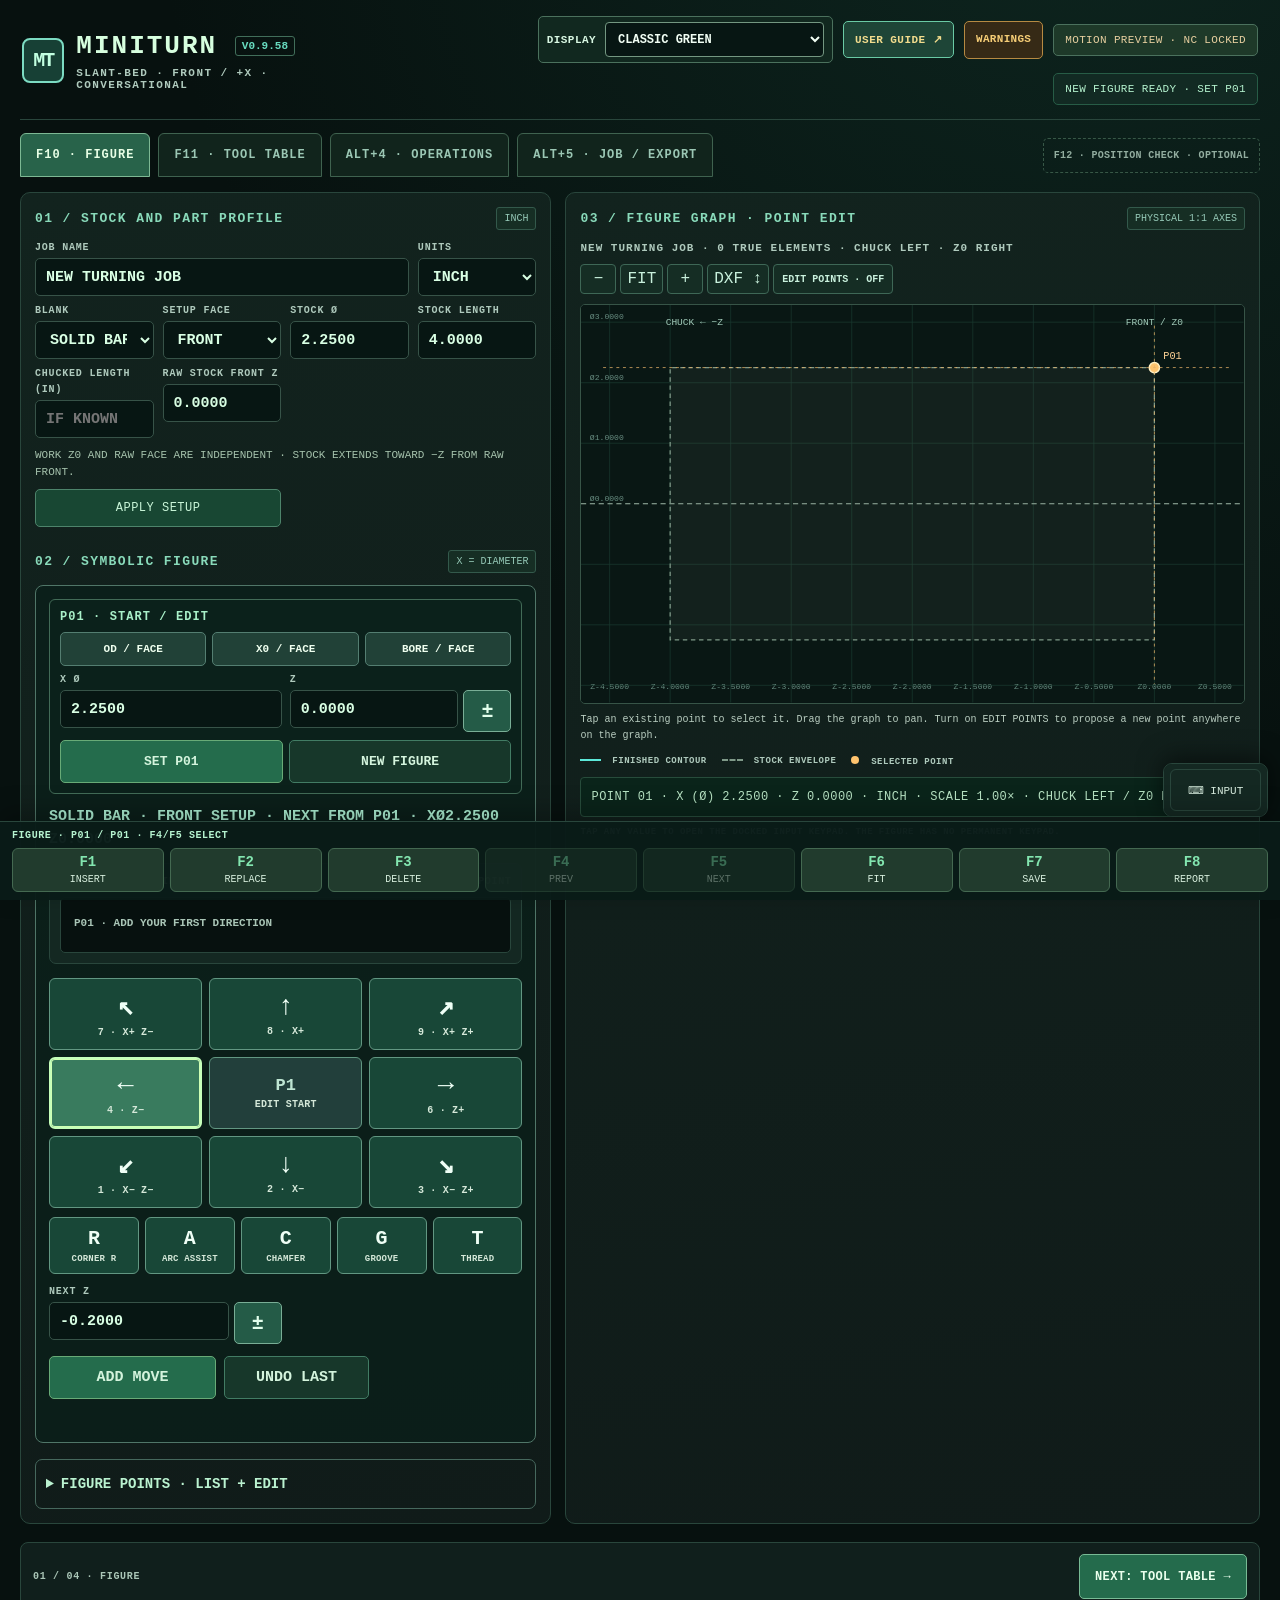
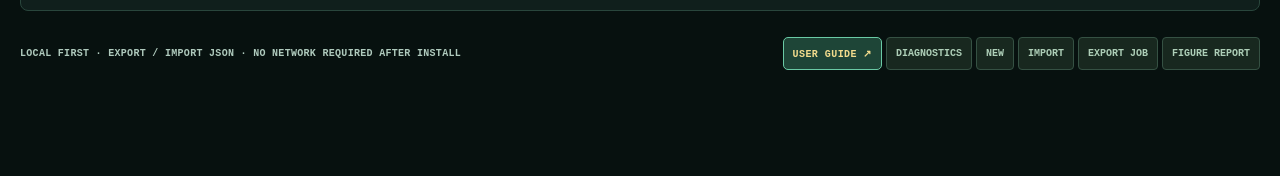
==== commit 8187ccd4: "0.9.58" ====
--- a/index.html
+++ b/index.html
@@ -523,6 +523,12 @@
 .guide-link:hover{background:#28614c;color:#fff1bc}
 .guide-link:focus-visible{outline:2px solid var(--amber);outline-offset:2px}
 .footer-bottom .guide-link{min-height:33px;font-size:10px;padding:6px 9px}
+/* v0.9.58: keep feature controls contextual and friendly to non-CAD operators. */
+.figure-shape-actions{display:flex;gap:7px;flex-wrap:wrap;margin-top:8px}
+.figure-shape-actions button{flex:1 1 130px;min-height:42px}
+.figure-shape-actions button[hidden]{display:none!important}
+.figure-shape-hint{font:600 12px/1.45 system-ui,sans-serif;color:var(--mute);padding:6px 1px 8px}
+@media(max-width:430px){.figure-shape-actions{display:grid;grid-template-columns:repeat(2,minmax(0,1fr))}.figure-shape-actions button{min-width:0;font-size:11px}}
 </style>
 <style>
 
@@ -606,7 +612,7 @@
 .nc-study-op-choice.disabled-op{opacity:.7}
 .nc-study-section-note{margin:7px 0;color:#e6c789;font-size:11px;line-height:1.6}
 </style>
-<title>MiniTurn v0.9.57 — CONVERSATIONAL LATHE / MOTION PREVIEW</title>
+<title>MiniTurn v0.9.58 — CONVERSATIONAL LATHE / MOTION PREVIEW</title>
 
 <style>
 /* v0.8.3: keep the F1–F8 terminal keys present while traversing long forms. */
@@ -1128,7 +1134,7 @@
 <body>
 <div class="app-shell">
   <header class="masthead">
-    <div class="brand-line"><span class="brand-mark">MT</span><div><h1>MINITURN <span class="version">V0.9.57</span></h1><div class="tagline">SLANT-BED · FRONT / +X · CONVERSATIONAL</div></div></div>
+    <div class="brand-line"><span class="brand-mark">MT</span><div><h1>MINITURN <span class="version">V0.9.58</span></h1><div class="tagline">SLANT-BED · FRONT / +X · CONVERSATIONAL</div></div></div>
     <div class="header-right"><label class="display-picker" for="displayMode">DISPLAY <select id="displayMode" aria-label="Graph colors and display contrast"><option value="classic">CLASSIC GREEN</option><option value="vivid">VIVID BLUE</option><option value="mazatrol">MAZAK-STYLE · ORANGE/BLUE</option><option value="daylight">DAYLIGHT</option><option value="toolbox">TOOLBOX</option><option value="contrast">HIGH CONTRAST</option></select></label><a class="guide-link" href="https://mekanismzlabs.github.io/miniturn/help/" target="_blank" rel="noopener noreferrer" aria-label="Open the MiniTurn user guide in a new tab">USER GUIDE ↗</a><button type="button" id="mtWarningsJump" class="mt-warnings-jump" aria-label="Open the universal warnings report in Job / Export">WARNINGS</button><span class="prototype-tag">MOTION PREVIEW · NC LOCKED</span><span id="saveState" class="saved-tag">LOCAL JOB</span></div>
   </header>
   <nav class="page-tabs" aria-label="Programming screens">
@@ -1208,11 +1214,11 @@
             <label class="field" id="arcXField">END X Ø<input id="arcEndX" type="text" inputmode="decimal" autocomplete="off" placeholder="X diameter"></label>
             <label class="field" id="arcZField">END Z<input id="arcEndZ" type="text" inputmode="decimal" autocomplete="off" placeholder="Z position"></label>
           </div>
-          <div class="arc-actions"><button id="arcSolve" type="button" class="action-btn">SOLVE / SHOW CHOICES</button><button id="arcCommit" type="button" class="action-btn primary" disabled>USE SELECTED ARC</button></div>
+          <div class="arc-actions"><button id="arcSolve" type="button" class="action-btn">SOLVE / SHOW CHOICES</button><button id="arcCommit" type="button" class="action-btn primary" disabled>USE SELECTED ARC</button><button id="arcCancel" type="button" class="action-btn">CANCEL ARC</button></div>
           <div id="arcStatus" class="arc-message" role="status" aria-live="polite">Enter dimensions from the print. No solution is assumed.</div>
           <div id="arcCandidates" class="arc-candidates" role="group" aria-label="Choose an arc by appearance"></div>
           <div id="arcCalculated" class="arc-calculated" hidden></div>
-          <div class="view-note">CW / CCW = P START → END AS SHOWN · CHUCK LEFT · NOT CONTROLLER G02 / G03</div>
+          <div class="view-note">PICK THE SHAPE THAT MATCHES YOUR PART. NOTHING CHANGES UNTIL USE SELECTED ARC. CW/CCW REFER TO THE DRAWING, NOT MACHINE G-CODE.</div>
         </section>
         <div class="symbolic-actions"><button type="button" id="symApply" class="action-btn primary">ADD ELEMENT</button><button type="button" id="symUndo" class="action-btn">UNDO LAST</button></div>
         <div id="symbolicMessage" class="symbolic-message" role="status" aria-live="polite"></div>
@@ -1228,7 +1234,12 @@
         <label class="field">CORNER<select id="editCorner"><option value="sharp">SHARP</option><option value="fillet">RADIUS (R)</option><option value="chamfer">CHAMFER (C)</option></select></label>
         <label class="field">R / C SIZE<input id="editSize" type="text" inputmode="decimal" autocomplete="off"></label>
       </div>
-      <div class="row edit-actions"><button type="button" id="editPartialArc" class="action-btn" hidden>EDIT THIS ARC</button></div>
+      <div class="figure-shape-actions" aria-label="Selected figure feature actions">
+        <button type="button" id="figureAddArc" class="action-btn">+ ARC AFTER POINT</button>
+        <button type="button" id="figureBreakFeature" class="action-btn" hidden>BREAK APART R / C</button>
+        <button type="button" id="editPartialArc" class="action-btn" hidden>EDIT THIS ARC</button>
+      </div>
+      <div class="figure-shape-hint" id="figureShapeHint" aria-live="polite">Select a point to add an arc or break apart its corner.</div>
       <div class="row edit-actions"><button id="insertBtn" class="action-btn">F1 · INSERT AFTER P01</button><button id="replaceBtn" class="action-btn primary">F2 · REPLACE</button><button id="deleteBtn" class="action-btn warn">F3 · DELETE</button></div>
       <div class="figure-first-row"><button id="insertFirstBtn" type="button" class="action-btn">+ BEFORE P01</button><span id="figureFirstHint">Add a new start without changing existing point IDs.</span></div>
       </div></div></details>
@@ -3938,7 +3949,7 @@
  $('blankBoreField').hidden=job.stock.type!=='tube';$('blankBore').value=fmt(job.stock.bore||0);
 }
 
-let arcDraft=null,arcEditIndex=-1;
+let arcDraft=null,arcEditIndex=-1,arcStartIndex=-1;
 function arcFormSpec(){
  const mode=$('arcMode').value,radius=parseNumeric($('arcRadius').value),x=parseNumeric($('arcEndX').value),z=parseNumeric($('arcEndZ').value);
  return {mode,radius,endX:mode==='endpoints'||mode==='tangentX'?x:null,endZ:mode==='endpoints'||mode==='tangentZ'?z:null};
@@ -3948,22 +3959,29 @@
  $('arcXField').hidden=m==='tangentZ';$('arcZField').hidden=m==='tangentX';
 }
 function arcOpen(editIndex=-1){
- arcEditIndex=editIndex;symbolicChoice='arc';arcDraft=null;
+ const anchor=editIndex>0?editIndex-1:selected;
+ if(anchor<0||anchor>=job.nodes.length)return notify('CHOOSE A START POINT FIRST',true);
+ if(editIndex<=0){
+  if(job.nodes[anchor].corner!=='sharp')return notify('SELECT A SHARP POINT · BREAK APART THIS RADIUS OR CHAMFER FIRST',true);
+  if(job.nodes[anchor+1]?.arcToPrev)return notify('AN ARC ALREADY FOLLOWS THIS POINT · SELECT ITS END AND PRESS EDIT THIS ARC',true);
+ }
+ arcEditIndex=editIndex;arcStartIndex=anchor;symbolicChoice='arc';arcDraft=null;
  const existing=editIndex>0?job.nodes[editIndex].arcToPrev:null;
  $('arcRadius').value=existing?fmt(existing.radius):'';
  $('arcMode').value=existing?.mode||'endpoints';
  $('arcEndX').value=Number.isFinite(existing?.endX)?fmt(existing.endX):'';
  $('arcEndZ').value=Number.isFinite(existing?.endZ)?fmt(existing.endZ):'';
- $('arcEntryTag').textContent=editIndex>0?`EDIT P${String(editIndex+1).padStart(2,'0')}`:`FROM P${String(job.nodes.length).padStart(2,'0')}`;
+ $('arcEntryTag').textContent=editIndex>0?`EDIT ARC ENDING AT ${figurePointLocationLabel(editIndex)}`:
+  `START ${figurePointLocationLabel(anchor)} · ${anchor===job.nodes.length-1?'APPEND':'INSERT BEFORE '+figurePointLocationLabel(anchor+1)}`;
  $('arcAssistPanel').hidden=false;arcSyncFields();
- $('arcStatus').textContent='Enter the known print dimensions, then SOLVE. Tap the arc that matches the drawing.';
+ $('arcStatus').textContent=`Start at ${figurePointLocationLabel(anchor)}. Enter the print dimensions, press SOLVE, then choose the matching shape. Nothing is changed yet.`;
  $('arcCandidates').replaceChildren();$('arcCalculated').hidden=true;$('arcCommit').disabled=true;
  refreshSymbolic();drawGraph();
  if(existing)arcSolve(existing.choiceKey);
 }
-function arcClose(){arcDraft=null;arcEditIndex=-1;$('arcAssistPanel').hidden=true;if(symbolicChoice==='arc')symbolicChoice='left';refreshSymbolic();drawGraph();}
+function arcClose(){arcDraft=null;arcEditIndex=-1;arcStartIndex=-1;$('arcAssistPanel').hidden=true;if(symbolicChoice==='arc')symbolicChoice='left';refreshSymbolic();drawGraph();}
 function arcSolve(preferredKey=null){
- const spec=arcFormSpec(),index=arcEditIndex>0?arcEditIndex-1:job.nodes.length-1;
+ const spec=arcFormSpec(),index=arcStartIndex;
  const solved=arcAssistCandidates(job.nodes,index,spec,job.stock);
  arcDraft={spec,index,candidates:solved.candidates,chosenKey:null};
  $('arcCandidates').replaceChildren();$('arcCalculated').hidden=true;$('arcCommit').disabled=true;
@@ -4013,19 +4031,95 @@
 function arcCommit(){
  if(!arcDraft||!arcDraft.chosenKey)return notify('CHOOSE AN ARC FIRST',true);
  const c=arcDraft.candidates.find(c=>c.key===arcDraft.chosenKey);if(!c)return;
- const next=clone(job),oldIndex=arcEditIndex,spec={...arcDraft.spec,choiceKey:c.key};
+ const next=clone(job),oldIndex=arcEditIndex,spec={...arcDraft.spec,choiceKey:c.key},insertAt=arcDraft.index+1;
  if(oldIndex>0){
   next.nodes[oldIndex].arcToPrev=spec;next.nodes[oldIndex].x=round(c.end.v*2,9);next.nodes[oldIndex].z=round(-c.end.u,9);
   if(!mutate(next,oldIndex))return;
  }else{
   if(next.nodes.length>=120)return notify('120 ROW MAXIMUM',true);
   if(pendingSymbolicCorner)return notify('COMPLETE OR CANCEL THE PENDING CORNER BEFORE ARC',true);
-  next.nodes.push({id:nodeId(),x:round(c.end.v*2,9),z:round(-c.end.u,9),corner:'sharp',size:0,arcToPrev:spec});
-  if(!mutate(next,next.nodes.length-1))return;
-  symbolicHistory.push({count:1,firstIds:[next.nodes.at(-1).id],previousCorner:'sharp',previousSize:0});
- }
- const message=`ARC R${fmt(c.radius)} · VIEW ${arcViewDirection(c.sweep)} ${c.angle.toFixed(2)}° · CALCULATED CENTER X${fmt(c.center.v*2)} Z${fmt(-c.center.u)}`;
- arcClose();$('symbolicMessage').textContent=message;notify('ARC ADDED · NO NC OUTPUT');
+  if(next.nodes[insertAt]?.corner&&next.nodes[insertAt].corner!=='sharp'&&
+     !confirm('This arc joins a radius or chamfer. Its tangency may move. Continue and inspect the finished contour?'))return;
+  const newArcPoint={id:nodeId(),x:round(c.end.v*2,9),z:round(-c.end.u,9),corner:'sharp',size:0,arcToPrev:spec};
+  next.nodes.splice(insertAt,0,newArcPoint);
+  if(!mutate(next,insertAt))return;
+  // Only tail-appends belong to the directional-input undo history. Middle
+  // insertions are ordinary Figure Points edits and preserve saved point IDs.
+  if(insertAt===next.nodes.length-1)symbolicHistory.push({count:1,firstIds:[newArcPoint.id],previousCorner:'sharp',previousSize:0});
+ }
+ const message=`ARC R${fmt(c.radius)} · VIEW ${arcViewDirection(c.sweep)} ${c.angle.toFixed(2)}° · CENTER X${fmt(c.center.v*2)} Z${fmt(-c.center.u)}`;
+ arcClose();$('symbolicMessage').textContent=message;notify(oldIndex>0?'ARC UPDATED':`ARC INSERTED · POINTS RENUMBERED`);
+}
+/** v0.9.58 · Convert a shorthand corner into inspectable contour endpoints.
+ * The center is a REFERENCE ONLY, never a node in the cutting chain.
+ * Existing corner-node ID remains on the incoming tangent point so operation
+ * ranges survive; the outgoing endpoint gets a new permanent ID.
+ */
+function figureFeatureCenter(index){
+ const node=job.nodes[index];if(!node||index<1)return null;
+ if(node.arcToPrev){
+  const found=arcAssistCandidates(job.nodes,index-1,node.arcToPrev,job.stock);
+  const c=found.candidates.find(c=>c.key===node.arcToPrev.choiceKey);
+  return c?{kind:'RADIUS CENTER',x:c.center.v*2,z:-c.center.u,point:c.center}:null;
+ }
+ if(node.chamferLineFromPrev){
+  const a=job.nodes[index-1],b=node;
+  return {kind:'CHAMFER MIDPOINT',x:(a.x+b.x)/2,z:(a.z+b.z)/2,
+   point:{u:-(a.z+b.z)/2,v:(a.x+b.x)/4}};
+ }
+ return null;
+}
+function figureRefreshShapeActions(){
+ const n=job.nodes[selected],hasCorner=n&&['chamfer','fillet'].includes(n.corner),center=figureFeatureCenter(selected);
+ $('figureBreakFeature').hidden=!hasCorner;
+ $('figureBreakFeature').textContent=hasCorner?`BREAK APART ${n.corner==='fillet'?'RADIUS':'CHAMFER'}`:'BREAK APART R / C';
+ $('figureAddArc').textContent=`+ ARC AFTER ${figurePointLocationLabel(selected)}`;
+ $('figureAddArc').disabled=!n||n.corner!=='sharp'||!!job.nodes[selected+1]?.arcToPrev;
+ $('figureShapeHint').textContent=center?
+  `${center.kind} · X Ø${fmt(center.x)} · Z${fmt(center.z)} · REFERENCE ONLY (NOT A CUTTING POINT)`:
+  hasCorner?'BREAK APART CREATES TWO EDITABLE ENDPOINTS. THE CUTTING SHAPE STAYS THE SAME.':
+  'ADD ARC STARTS FROM THE HIGHLIGHTED POINT. THE NEW ENDPOINT IS INSERTED IN THE FIGURE.';
+}
+function figureBreakSelectedFeature(){
+ const i=selected,original=job.nodes[i];
+ if(!original||i<=0||i>=job.nodes.length-1||!['chamfer','fillet'].includes(original.corner)){
+  notify('SELECT AN INTERNAL RADIUS OR CHAMFER POINT FIRST',true);return false;
+ }
+ const profile=buildProfile(job);if(profile.errors.length){notify(profile.errors[0],true);return false;}
+ const corner=profile.corners?.[i];
+ if(!corner||!corner.trim)return notify('THIS CORNER CANNOT BE BROKEN APART',true);
+ if(job.nodes.length>=120)return notify('120 POINT MAXIMUM',true);
+ const endpoint=p=>({x:round(p.v*2,9),z:round(-p.u,9)});
+ const entry=endpoint(corner.entry),exit=endpoint(corner.exit);
+ let spec=null;
+ if(original.corner==='fillet'){
+  const proposal={mode:'endpoints',radius:original.size,endX:exit.x,endZ:exit.z};
+  const test=job.nodes.map(n=>({...n}));test[i]={...original,...entry,corner:'sharp',size:0,arcToPrev:undefined};
+  const solved=arcAssistCandidates(test,i,proposal,job.stock);
+  let a=Math.atan2(corner.entry.v-corner.center.v,corner.entry.u-corner.center.u);
+  let b=Math.atan2(corner.exit.v-corner.center.v,corner.exit.u-corner.center.u);
+  if(corner.sign>0)while(b<=a)b+=2*Math.PI;
+  else while(b>=a)b-=2*Math.PI;
+  const wantedSweep=b-a;
+  const pick=solved.candidates.find(c=>Math.hypot(c.center.u-corner.center.u,c.center.v-corner.center.v)<Math.max(1e-6,corner.radius*1e-5)&&Math.sign(c.sweep)===Math.sign(wantedSweep)&&Math.abs(c.sweep-wantedSweep)<1e-4);
+  if(!pick){notify('COULD NOT PRESERVE THE ORIGINAL RADIUS EXACTLY · NO CHANGE MADE',true);return false;}
+  spec={...proposal,choiceKey:pick.key};
+ }
+ const uses=(job.operations||[]).filter(op=>[op.fromPointId,op.toPointId].includes(original.id));
+ const desc=original.corner==='fillet'?'radius':'chamfer';
+ let question=`Break apart this ${desc} into two end points? The finished contour will stay the same.`;
+ if(uses.length)question+='\n\nThis point is an operation boundary. Its reference will move to the first tangent point. Review '+uses.map(o=>o.name).join(', ')+'.';
+ if(!confirm(question))return false;
+ const next=clone(job);next.nodes[i]={...original,...entry,corner:'sharp',size:0};
+ delete next.nodes[i].arcToPrev;
+ const out={...exit,id:nodeId(),corner:'sharp',size:0};
+ if(spec)out.arcToPrev=spec;
+ else out.chamferLineFromPrev=true;
+ next.nodes.splice(i+1,0,out);
+ if(!mutate(next,i+1))return false;
+ const c=figureFeatureCenter(i+1);
+ notify(`BROKE APART ${desc.toUpperCase()} · ENDPOINTS ${figurePointLocationLabel(i)} / ${figurePointLocationLabel(i+1)} · ${c?.kind||'CENTER'} X${fmt(c?.x||0)} Z${fmt(c?.z||0)}`);
+ return true;
 }
 // v0.9.52 · Figure input trace. Rebuilt from the saved geometry on every refresh,
 // so importing, editing, undoing or reopening cannot leave an obsolete history.
@@ -4076,7 +4170,9 @@
 function refreshSymbolic(){
  if(!$('symbolicStatus'))return;
  const p=job.nodes.at(-1),last=job.nodes.length;
- $('symbolicStatus').textContent=`${blankStatusText()} · NEXT FROM P${String(last).padStart(2,'0')} · XØ${fmt(p.x)} Z${fmt(p.z)}`;
+ $('symbolicStatus').textContent=symbolicChoice==='arc'&&arcStartIndex>=0?
+  `${blankStatusText()} · ARC FROM ${figurePointLocationLabel(arcStartIndex)} · XØ${fmt(job.nodes[arcStartIndex].x)} Z${fmt(job.nodes[arcStartIndex].z)}`:
+  `${blankStatusText()} · NEXT FROM P${String(last).padStart(2,'0')} · XØ${fmt(p.x)} Z${fmt(p.z)}`;
  mtRefreshFigureTrace();
  document.querySelectorAll('[data-symbol]').forEach(b=>{b.classList.toggle('selected-symbol',b.dataset.symbol===symbolicChoice);b.setAttribute('aria-pressed',String(b.dataset.symbol===symbolicChoice));});
  const dim=['groove','thread'].includes(symbolicChoice),corner=['radius','chamfer'].includes(symbolicChoice);
@@ -4194,11 +4290,13 @@
  document.querySelectorAll('[data-p1-preset]').forEach(btn=>btn.addEventListener('click',()=>setP1Preset(btn.dataset.p1Preset)));
  $('setP1').addEventListener('click',setFirstPoint);
  $('symApply').addEventListener('click',symbolicApply);$('symUndo').addEventListener('click',symbolicUndo);
- $('arcSolve').addEventListener('click',()=>arcSolve());$('arcCommit').addEventListener('click',arcCommit);
+ $('arcSolve').addEventListener('click',()=>arcSolve());$('arcCommit').addEventListener('click',arcCommit);$('arcCancel').addEventListener('click',arcClose);
  const arcInvalidate=()=>{arcDraft=null;$('arcCommit').disabled=true;$('arcCandidates').replaceChildren();$('arcCalculated').hidden=true;$('arcStatus').textContent='Dimensions changed — SOLVE again to review the valid alternatives.';drawGraph();};
  $('arcMode').addEventListener('change',()=>{arcSyncFields();arcInvalidate();});
  for(const arcField of ['arcRadius','arcEndX','arcEndZ'])$(arcField).addEventListener('input',arcInvalidate);
- $('editPartialArc').addEventListener('click',()=>arcOpen(selected));
+ $('editPartialArc').addEventListener('click',()=>{arcOpen(selected);$('arcAssistPanel').scrollIntoView({behavior:'smooth',block:'nearest'});});
+ $('figureAddArc').addEventListener('click',()=>{arcOpen(-1);if(!$('arcAssistPanel').hidden)$('arcAssistPanel').scrollIntoView({behavior:'smooth',block:'nearest'});});
+ $('figureBreakFeature').addEventListener('click',figureBreakSelectedFeature);
  $('beginFigure').addEventListener('click',newSymbolicFigure);
  $('blankType').addEventListener('change',()=>{$('blankBoreField').hidden=$('blankType').value!=='tube';});
 }
@@ -4252,7 +4350,7 @@
  $('insertFirstBtn').setAttribute('aria-pressed',String(figureInsertBeforeFirst));
  $('figureFirstHint').textContent=figureInsertBeforeFirst?'New P01 is staged. Change X/Z, then press F1.':'New first point preserves existing IDs and operation endpoints.';
 }
-function selectRow(i){selected=Math.min(Math.max(0,i),job.nodes.length-1);figureInsertCornerExplicit=false; const n=job.nodes[selected];updateFigureInsertControls();$('editPartialArc').hidden=!n.arcToPrev;$('editX').value=fmt(n.x);$('editZ').value=fmt(n.z);$('editCorner').value=n.corner||'sharp';$('editSize').value=fmt(n.size||0); $('editSize').disabled=$('editCorner').value==='sharp';drawRows();drawGraph();syncTerminalDock();}
+function selectRow(i){selected=Math.min(Math.max(0,i),job.nodes.length-1);figureInsertCornerExplicit=false; const n=job.nodes[selected];updateFigureInsertControls();$('editPartialArc').hidden=!n.arcToPrev;figureRefreshShapeActions();$('editX').value=fmt(n.x);$('editZ').value=fmt(n.z);$('editCorner').value=n.corner||'sharp';$('editSize').value=fmt(n.size||0); $('editSize').disabled=$('editCorner').value==='sharp';drawRows();drawGraph();syncTerminalDock();}
 // Figure Points is a two-action draft editor: typing (or pressing keypad ENTER)
 // must never modify job.nodes, redraw the saved contour, or trigger autosave.
 // Only F1 INSERT and F2 REPLACE commit edited X/Z/corner values.
@@ -4333,6 +4431,12 @@
   if(on){line({x:p.x,y:28},{x:p.x,y:H-25},'#e8b56a',1,'4 5');line({x:30,y:p.y},{x:W-20,y:p.y},'#e8b56a',1,'4 5');txt(`P${String(i+1).padStart(2,'0')}`,p.x+12,p.y-12,'#ffd396',14);}
  }
  drawGraphPointDraft(layer,map);
+ const ref=figureFeatureCenter(selected);
+ if(ref){const q=map(ref.point);
+  line({x:q.x-7,y:q.y},{x:q.x+7,y:q.y},'#f7cd88',2);
+  line({x:q.x,y:q.y-7},{x:q.x,y:q.y+7},'#f7cd88',2);
+  txt(ref.kind,q.x+10,q.y+16,'#f7cd88',12);
+ }
  txt('FRONT / Z0',map({u:0,v:D/2}).x,27,'#a1cab9',13,'middle');
  txt(mirrorZ?'CHUCK ← −Z':'−Z → CHUCK',mirrorZ?115:W-22,27,'#a1cab9',13,mirrorZ?'start':'end');
  $('graphReadout').textContent=`POINT ${String(selected+1).padStart(2,'0')}  ·  X (Ø) ${fmt(job.nodes[selected].x)}  ·  Z ${fmt(job.nodes[selected].z)}  ·  ${job.units.toUpperCase()}  ·  SCALE ${zoom.toFixed(2)}×  · CHUCK LEFT / Z0 RIGHT`;
@@ -4607,7 +4711,9 @@
    else if(previous.arcToPrev.mode==='tangentX')previous.arcToPrev.endX=row.x;
    else previous.arcToPrev.endZ=row.z;
   }
-  temp.nodes[selected]={...previous,...row};mutate(temp,selected);}
+  temp.nodes[selected]={...previous,...row};
+  if(previous.chamferLineFromPrev&&(Math.abs(previous.x-row.x)>1e-8||Math.abs(previous.z-row.z)>1e-8))delete temp.nodes[selected].chamferLineFromPrev;
+  mutate(temp,selected);}
  else if(name==='delete'){if(job.nodes.length<=1){notify('AT LEAST ONE ROW REQUIRED',true);return;}const temp=clone(job);temp.nodes.splice(selected,1);mutate(temp,Math.min(selected,temp.nodes.length-1));}
  else if(name==='prev')selectRow(selected-1);
  else if(name==='next')selectRow(selected+1);
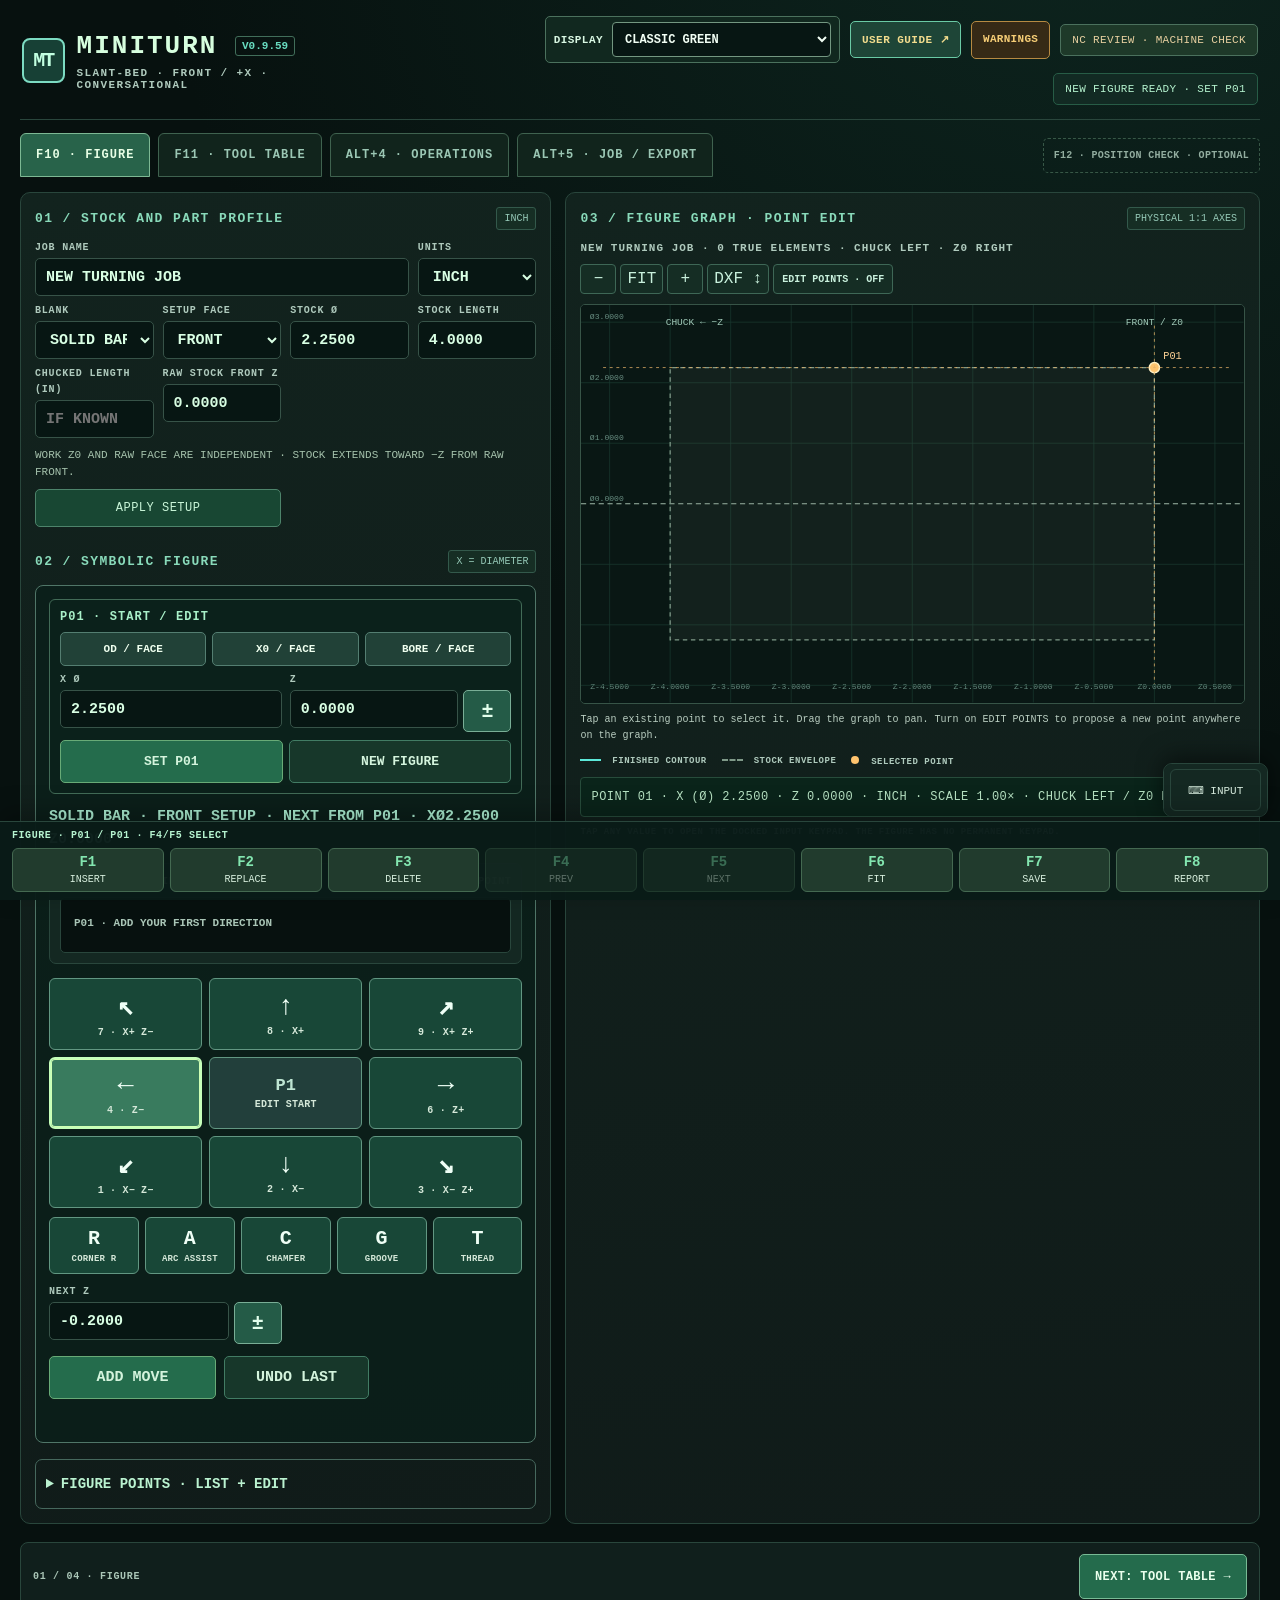
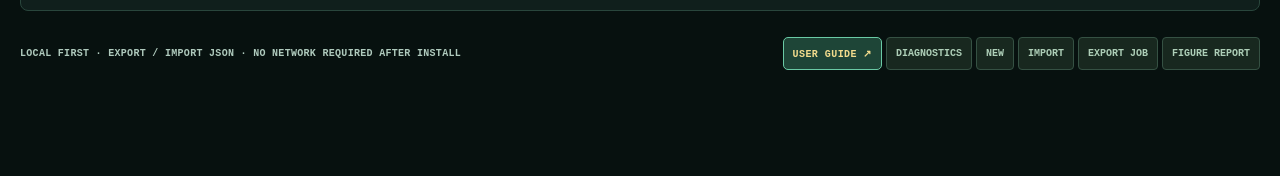
==== commit 5c75c921: "0.9.59" ====
--- a/index.html
+++ b/index.html
@@ -612,7 +612,7 @@
 .nc-study-op-choice.disabled-op{opacity:.7}
 .nc-study-section-note{margin:7px 0;color:#e6c789;font-size:11px;line-height:1.6}
 </style>
-<title>MiniTurn v0.9.58 — CONVERSATIONAL LATHE / MOTION PREVIEW</title>
+<title>MiniTurn v0.9.59 — CONVERSATIONAL LATHE / MOTION PREVIEW</title>
 
 <style>
 /* v0.8.3: keep the F1–F8 terminal keys present while traversing long forms. */
@@ -1130,12 +1130,36 @@
 .graph-draft-actions span{font-size:10px;color:var(--ink,#c6d7cf);opacity:.85;line-height:1.5;flex:1;min-width:140px}
 @media(max-width:510px){#graphPointEditToggle{min-width:108px;font-size:9px}.graph-toolbar .zoom-controls{width:100%;justify-content:flex-start}.figure-first-row button{font-size:10px}}
 </style>
+<style id="mt0959CardTextContrast">
+/* v0.9.59: Tool and Operation cards use the Toolbox aluminum finish.
+   Keep all card labels black, including primary text, secondary descriptions,
+   tool-shape tags, and ON/OFF status, whether selected or not.
+   Other display themes and warning colors are intentionally unaffected. */
+body[data-display="toolbox"] button.tool-row,
+body[data-display="toolbox"] button.tool-row *,
+body[data-display="toolbox"] button.operation-row,
+body[data-display="toolbox"] button.operation-row *{
+  color:#111719 !important;
+  text-shadow:none !important;
+}
+</style>
+<style id="mt0959ExportWorkflow">
+.mt-code-steps{display:grid;grid-template-columns:repeat(3,minmax(0,1fr));gap:8px;align-items:stretch;margin:8px 0 12px;padding:10px;border:1px solid var(--panel-border);border-radius:7px}
+.mt-code-steps>div{font:700 11px/1.55 Consolas,monospace;color:var(--ink);padding:5px}.mt-code-steps b{display:inline-grid;place-items:center;background:var(--surface2);border:1px solid var(--panel-border);width:22px;height:22px;border-radius:50%;color:var(--amber);margin-right:5px}
+.mt-code-steps>button{grid-column:span 3}
+.mt-warning-wrap{padding:8px 10px;border:1px solid var(--panel-border);border-radius:5px;margin:10px 0}
+.mt-warning-wrap summary{color:var(--amber);font-weight:900;cursor:pointer;letter-spacing:.35px}
+.mt-warning-wrap.has-critical summary{color:#ff7474;font-weight:900}
+.mt-warning-wrap .preflight-head{margin:8px 0}
+#pfSafetyPreview{margin:10px 0;padding:11px;border:1px solid var(--panel-border);border-radius:5px;white-space:pre-wrap;font:700 12px/1.5 monospace;color:var(--ink)}
+@media(max-width:630px){.mt-code-steps{grid-template-columns:1fr}.mt-code-steps>button{grid-column:span 1}}
+</style>
 </head>
 <body>
 <div class="app-shell">
   <header class="masthead">
-    <div class="brand-line"><span class="brand-mark">MT</span><div><h1>MINITURN <span class="version">V0.9.58</span></h1><div class="tagline">SLANT-BED · FRONT / +X · CONVERSATIONAL</div></div></div>
-    <div class="header-right"><label class="display-picker" for="displayMode">DISPLAY <select id="displayMode" aria-label="Graph colors and display contrast"><option value="classic">CLASSIC GREEN</option><option value="vivid">VIVID BLUE</option><option value="mazatrol">MAZAK-STYLE · ORANGE/BLUE</option><option value="daylight">DAYLIGHT</option><option value="toolbox">TOOLBOX</option><option value="contrast">HIGH CONTRAST</option></select></label><a class="guide-link" href="https://mekanismzlabs.github.io/miniturn/help/" target="_blank" rel="noopener noreferrer" aria-label="Open the MiniTurn user guide in a new tab">USER GUIDE ↗</a><button type="button" id="mtWarningsJump" class="mt-warnings-jump" aria-label="Open the universal warnings report in Job / Export">WARNINGS</button><span class="prototype-tag">MOTION PREVIEW · NC LOCKED</span><span id="saveState" class="saved-tag">LOCAL JOB</span></div>
+    <div class="brand-line"><span class="brand-mark">MT</span><div><h1>MINITURN <span class="version">V0.9.59</span></h1><div class="tagline">SLANT-BED · FRONT / +X · CONVERSATIONAL</div></div></div>
+    <div class="header-right"><label class="display-picker" for="displayMode">DISPLAY <select id="displayMode" aria-label="Graph colors and display contrast"><option value="classic">CLASSIC GREEN</option><option value="vivid">VIVID BLUE</option><option value="mazatrol">MAZAK-STYLE · ORANGE/BLUE</option><option value="daylight">DAYLIGHT</option><option value="toolbox">TOOLBOX</option><option value="contrast">HIGH CONTRAST</option></select></label><a class="guide-link" href="https://mekanismzlabs.github.io/miniturn/help/" target="_blank" rel="noopener noreferrer" aria-label="Open the MiniTurn user guide in a new tab">USER GUIDE ↗</a><button type="button" id="mtWarningsJump" class="mt-warnings-jump" aria-label="Open the universal warnings report in Job / Export">WARNINGS</button><span class="prototype-tag">NC REVIEW · MACHINE CHECK</span><span id="saveState" class="saved-tag">LOCAL JOB</span></div>
   </header>
   <nav class="page-tabs" aria-label="Programming screens">
     <button id="figureTab" class="page-tab active" aria-pressed="true">F10 · FIGURE</button>
@@ -1843,37 +1867,55 @@
       <div class="job-savebar"><button id="pfEditStep" class="action-btn">EDIT SELECTED STEP</button><button id="pfAddStep" class="action-btn">ADD OPERATION STEP</button></div>
     </section>
     <section class="panel job-preflight-panel" aria-label="Preflight checklist and post readiness">
-      <div class="section-header"><h2>15 / UNIVERSAL WARNINGS & PREFLIGHT</h2><span class="small-chip">NO ASSUMED SAFETY</span></div>
-      <div class="preflight-head" id="pfReadiness"></div>
-      <div id="pfIssues" class="job-issues" role="region" aria-label="Universal warnings, critical blockers and advisory notices" aria-live="polite"></div>
+      <div class="section-header"><h2>15 / PREPARE NC REVIEW</h2><span class="small-chip">MACHINE CHECK REQUIRED</span></div>
+      <div class="mt-code-steps"><div><b>1</b> Choose machine and enter setup above.</div><div><b>2</b> Choose an operation to review.</div><div><b>3</b> Generate, inspect, and save code for shop review.</div>
+        <button type="button" id="pfQuickReview" class="action-btn primary">OPEN G-CODE REVIEW</button><button type="button" id="pfQuickPilot" class="action-btn">DOOSAN SINGLE-OP .NC TEST</button></div>
+      <details class="preflight-detail mt-warning-wrap" id="pfWarningsDetail"><summary id="pfWarningsSummary">WARNINGS · TAP TO REVIEW</summary>
+        <div class="preflight-head" id="pfReadiness"></div>
+        <div id="pfIssues" class="job-issues" role="region" aria-label="Universal warnings, critical blockers and advisory notices" aria-live="polite"></div>
+      </details>
       <details class="preflight-detail"><summary>OPERATOR CHECKLIST · SESSION ONLY</summary>
         <div id="pfChecks" class="pf-checks"></div>
         <p class="job-small-note">Checks are cleared when job, tool, or operation data changes and when a file is reopened. They are not a machine safety certification.</p>
       </details>
+      <details class="preflight-detail" id="pfMachineSafetyPanel"><summary>MACHINE STARTUP CODES · ADVANCED SETUP</summary>
+        <p class="job-small-note">Save a readable startup modal line per machine. Only non-motion G-codes are accepted; no axis, tool, spindle or M-code commands. These are machine-specific DRAFT templates, not automatically qualified safety programs. {UNITS} becomes G20/G21; {FEED} becomes G98/G99. Verify every code on your control.</p>
+        <div class="nc-study-fields">
+          <label class="field">MACHINE STARTUP PROFILE<select id="pfSafetyPost"><option value="fanuc_a">GENERIC FANUC · SYSTEM A</option><option value="haas_st30">HAAS ST-30 · NGC</option><option value="doosan_xz_test">DOOSAN · X/Z TEST MACHINE</option><option value="doosan_puma">DOOSAN PUMA</option><option value="doosan_large">LARGE DOOSAN</option><option value="doosan_vtl">DOOSAN VTL · FUTURE</option></select></label>
+          <label class="field">DEFAULT FEED MODE<select id="pfSafetyFeed"><option value="G99">G99 · FEED PER REVOLUTION</option><option value="G98">G98 · FEED PER MINUTE (FIXED RPM ONLY)</option></select></label>
+          <label class="field wide">STARTUP MODAL LINE<textarea id="pfSafetyLine" rows="2" spellcheck="false">G00 G18 {UNITS} G40 G80 {FEED}</textarea></label>
+        </div>
+        <div class="job-small-note" id="pfSafetyPreview" role="status">G00 G18 G20 G40 G80 G99</div>
+        <div class="job-export-buttons"><button type="button" class="action-btn primary" id="pfSafetySave">SAVE MACHINE DEFAULTS</button><button type="button" class="action-btn" id="pfSafetyReset">RESTORE TEMPLATE</button></div>
+      </details>
       <details class="preflight-detail"><summary>POSTPROCESSOR CONTRACT / TECHNICAL DETAILS</summary><pre id="pfPostContract" class="job-post-contract"></pre></details>
-      <div class="job-export-buttons"><button id="pfExportSetup" class="action-btn primary">SAVE SETUP SHEET .TXT</button><button id="pfExportPlan" class="action-btn">EXPORT PROCESS PLAN .JSON</button><button id="pfExportNC" class="action-btn" disabled title="Unavailable until verified toolpaths and a qualified machine post exist">NC OUTPUT · LOCKED</button></div>
-      <details class="preflight-detail" id="pfCodeStudyPanel" open>
-        <summary>16 / GENERIC G-CODE POST STUDY · REVIEW ONLY</summary>
-        <p class="job-small-note">Select one step or any group of enabled steps in job order. Motion integrity is checked uniformly across all 12 operation types; 10 types generate unverified G00/G01/G02/G03 motion studies from the scrubber's planned moves. G02/G03 use tolerance-checked circular fits in physical G18 Z/radius geometry with R radius words (minor arcs only); choose LINE ONLY to compare. OD/ID THREAD produce commented thread-envelope studies ONLY — no unsynchronized G01, G32 or G76. Special-contour dwell requests are comments, NOT executable G04. Unchanged X/Z words and zero-distance moves are omitted. Only continuous FEED segments are eligible for arc fitting and collinear consolidation; rapids and short/uncertain curves remain lines. G-code arc paths and all tool clearances remain unverified. Haas, FANUC-A and Doosan / MANUAL GUIDE i syntax studies are NOT qualified posts. No tool call, spindle, work offset, coolant, or verified machine-clearance commands. Do not send to a CNC.</p>
+      <div class="job-export-buttons"><button id="pfExportSetup" class="action-btn primary">SAVE SETUP SHEET .TXT</button><button id="pfExportPlan" class="action-btn">EXPORT PROCESS PLAN .JSON</button></div>
+      <details class="preflight-detail" id="pfCodeStudyPanel">
+        <summary>16 / G-CODE REVIEW · HAAS / FANUC-A / DOOSAN</summary>
+        <p class="job-small-note">Choose a machine and operation, then generate readable motion for shop review. This is <strong>not a runnable program</strong>; it has no tool call, spindle start, work offset or verified safe links.</p>
+        <details class="preflight-detail"><summary>WHAT IS INCLUDED? · TECHNICAL NOTES</summary><p class="job-small-note">Review studies cover 10 motion types with sampled G00/G01/G02/G03 paths; threads remain guides only. G18 arcs use fitted R values (minor arcs) and are not dimensionally qualified. Special dwells remain comments. Unchanged axis words and zero-distance moves are omitted. Clearance, tool-nose mapping, machine state and controller-specific options require checking. Do not run a study file on a CNC.</p></details>
         <div class="nc-study-fields">
-          <label class="field">CODE DIALECT<select id="pfStudyPost"><option value="haas_ngc">HAAS LATHE / NGC · G99 STUDY</option><option value="fanuc_a">GENERIC FANUC-A · G99 STUDY</option><option value="doosan_mgi">DOOSAN PUMA / FANUC MANUAL GUIDE i · G1900/G1901</option></select></label>
+          <label class="field">CODE DIALECT<select id="pfStudyPost"><option value="haas_ngc">HAAS LATHE · NGC · REVIEW</option><option value="fanuc_a">FANUC TURNING · SYSTEM A · REVIEW</option><option value="doosan_mgi">DOOSAN PUMA · FANUC-A · OPTIONAL MGi</option></select></label>
           <label class="field">EXPORT SCOPE<select id="pfStudyScope"><option value="single">ONE OPERATION</option><option value="selected">SELECTED OPERATIONS · IN JOB ORDER</option></select></label>
           <label class="field" id="pfStudySingleField">SINGLE OPERATION<select id="pfStudyStep"></select></label>
+        </div>
+        <details class="preflight-detail"><summary>ADVANCED · ARCS / MANUAL GUIDE i</summary><div class="nc-study-fields">
           <label class="field">CIRCULAR MOVES<select id="pfStudyArcs"><option value="auto">AUTO · G02/G03 R (G18)</option><option value="linear">G01 ONLY · COMPARISON</option></select></label>
           <label class="field">MAX FIT ERROR<select id="pfStudyArcTol"><option value="tight">TIGHT · 0.00002 IN / 0.0005 MM</option><option value="normal">STANDARD · 0.00005 IN / 0.0013 MM</option></select></label>
-        </div>
+          <label class="field" id="pfStudyMGiField" hidden>MANUAL GUIDE i STOCK BLOCK<select id="pfStudyMGi"><option value="off">OFF · BASIC FANUC-A STUDY</option><option value="on">G1900 / G1901 · OPTIONAL REVIEW ONLY</option></select></label>
+        </div></details>
         <div class="nc-study-selection" id="pfStudySelection" hidden>
           <div class="job-small-note">CHOOSE ANY OPERATION(S) FOR THIS REVIEW EXPORT. Ordered by the MACHINING SEQUENCE, not by selection order. Disabled operations cannot be selected. This is a collection of independent study fragments — no tool changes or safe inter-operation links are emitted.</div>
           <div class="nc-study-select-actions"><button class="action-btn" type="button" id="pfStudyAll">SELECT ENABLED</button><button class="action-btn" type="button" id="pfStudyNone">CLEAR</button><button class="action-btn" type="button" id="pfStudyOnly">ONLY CURRENT STEP</button></div>
           <div class="nc-study-op-list" id="pfStudyOpChecks" role="group" aria-label="Operations to include in G-code study"></div>
         </div>
-        <div class="job-export-buttons"><button class="action-btn primary" type="button" id="pfStudyBuild">GENERATE G-CODE STUDY</button><button class="action-btn" type="button" id="pfStudyDownload" disabled>SAVE REVIEW .TXT</button><button class="action-btn" type="button" id="pfStudyDownloadNC" disabled>SAVE ANNOTATED REVIEW .NC</button></div>
-        <p class="job-small-note">ANNOTATED REVIEW .NC saves the same study as comments with no executable cutting motion. It is for sharing and inspecting on a PC, <strong>not for a live machine cycle or full controller graphics</strong>. Use Section 17 for a runnable single-operation candidate.</p>
+        <div class="job-export-buttons"><button class="action-btn primary" type="button" id="pfStudyBuild">GENERATE NC REVIEW</button><button class="action-btn" type="button" id="pfStudyDownload" disabled>SAVE REVIEW .TXT</button><button class="action-btn" type="button" id="pfStudyDownloadNC" disabled>SAVE COMMENT-ONLY .NC</button></div>
+        <p class="job-small-note">COMMENT-ONLY .NC saves the same review as comments without executable cutting moves. It is for sharing and inspecting on a PC, <strong>not for a live machine cycle or full controller graphics</strong>. Use Section 17 for a runnable single-operation candidate.</p>
         <div class="motion-notice" id="pfStudyStatus" role="status">12 OPERATION TYPES · G00/G01/G02/G03 STUDIES · 2 THREAD ENVELOPE STUDIES. QUALIFIED PRODUCTION NC EXPORT LOCKED.</div>
-        <pre class="nc-study-code" id="pfStudyPreview" aria-label="G-code study, not executable CNC program">SELECT A SUPPORTED OPERATION AND PRESS GENERATE.</pre>
+        <pre class="nc-study-code" id="pfStudyPreview" aria-label="G-code study, not executable CNC program">CHOOSE AN OPERATION AND PRESS GENERATE.</pre>
       </details>
       <details class="preflight-detail" id="pfPilotPanel">
-        <summary>17 / DOOSAN / FANUC X-Z · CONTROLLED SINGLE-STEP .NC TEST</summary>
+        <summary>17 / DOOSAN · SINGLE-OP MACHINE-TEST CANDIDATE</summary>
         <p class="nc-pilot-warning"><strong>EXPERIMENTAL EXECUTABLE CNC CANDIDATE — NOT PRODUCTION APPROVED.</strong> Build one operation for a Doosan/FANUC X/Z test. Missing operator-review flags are shown as warnings rather than forcing edits deep inside Tool/Operation screens. Known unsupported geometry, unsafe rapid corridors, unqualified rear-entry operations and tool-reference errors <strong>still block executable output</strong>. The operator must independently verify the exact machine, offsets, cutting motion and clearance before use.</p>
         <div class="nc-pilot-workflow">
           <p><strong>1 / PICK TEST OPERATION HERE</strong> — independent of the study selection above. Use a simple front-entry facing or OD test first.</p>
@@ -1881,15 +1923,15 @@
           <div id="pfPilotReadiness" class="nc-pilot-ready" role="status" data-state="review">Choose an operation to see test-post support and review flags.</div>
           <div class="nc-pilot-choices"><button type="button" class="action-btn" id="pfPilotFirst">CHOOSE FIRST SIMPLE OPERATION</button></div>
         </div>
-        <p class="job-small-note">This exporter still supports <strong>one operation</strong>. Straight front-entry facing/OD roughing and narrowly gated OD finishing have experimental code. Rear/opposite-entry roughing, unqualified grooves, threading, ID work, form tools, fade blends, and inter-operation links remain study-only. The machine remains GENERIC Doosan/FANUC X/Z, not a qualified machine profile.</p>
+        <details class="preflight-detail"><summary>SUPPORTED OPERATIONS · WHY OTHERS ARE REVIEW ONLY</summary><p class="job-small-note">Experimental candidate: one front-entry facing/OD roughing operation or narrowly gated OD finishing, only. Rear-entry, grooves, threads, ID, form tools, fade blends and inter-operation linking are unqualified. This uses generic Doosan / FANUC System A assumptions, not a certified machine-specific post.</p></details>
         <div class="nc-study-fields">
           <label class="field">SPINDLE DIRECTION · ALL SELECTED STEPS<select id="pfPilotSpindle"><option value="">SELECT / CONFIRM</option><option value="M03">M03 · CW / FORWARD</option><option value="M04">M04 · CCW / REVERSE</option></select></label>
           <label class="field">COOLANT<select id="pfPilotCoolant"><option value="off">OFF · NO M08</option><option value="on">ON · M08/M09</option></select></label>
           <label class="field">ARC OUTPUT<select id="pfPilotArcs"><option value="linear">G01 ONLY · FIRST TEST PREFERENCE</option><option value="auto">G02/G03 R · STUDY ONLY · .NC BLOCKED UNTIL POST QUALIFIED</option></select></label>
           <label class="field">WORK OFFSET<select id="pfPilotWorkOffset"><option value="G54">G54</option><option value="G55">G55</option><option value="G56">G56</option><option value="G57">G57</option><option value="G58">G58</option><option value="G59">G59</option></select></label>
         </div>
-        <p class="job-small-note">In JOB DATA enter the actual O number, work offset/datum, measured SAFE X and SAFE Z in work coordinates, grip, stickout, fixture and RPM ceiling. The program begins with M00 BEFORE the tool call, from an <strong>unknown initial machine position</strong>; the qualified operator must establish a clear tool-index position before cycle start. SAFE X/Z are not automatic machine-home coordinates. The generated program never commands G53/G28. No tool-change path is inferred.</p>
-        <div class="job-export-buttons"><button type="button" class="action-btn primary" id="pfPilotBuild">GENERATE MACHINE-TEST NC</button><button type="button" class="action-btn" id="pfPilotDownload" disabled>SAVE MACHINE-TEST .NC</button></div>
+        <p class="job-small-note">Before generating: set program number, datum, jaws, grip, stickout, measured safe X/Z and RPM ceiling in Job Data. <strong>No M00 stops are inserted.</strong> The initial index position and path to safe X/Z remain entirely unverified.</p>
+        <div class="job-export-buttons"><button type="button" class="action-btn primary" id="pfPilotBuild">GENERATE SINGLE-OP NC CANDIDATE</button><button type="button" class="action-btn" id="pfPilotDownload" disabled>SAVE REVIEWED .NC CANDIDATE</button></div>
         <div class="motion-notice" id="pfPilotStatus" role="status">NO MACHINE-TEST NC GENERATED. LIVE TEST REQUIRES INDEPENDENT VERIFICATION.</div>
         <label class="nc-pilot-confirm"><input type="checkbox" id="pfPilotCheckOperator"><span><strong>REVIEW ACKNOWLEDGEMENT FOR THIS EXPORT:</strong> I understand this candidate is unqualified. I will verify the actual tool/offset reference, spindle direction, stock, jaws, entrance/exit and every X/Z move in independent controller graphics/simulation before any supervised noncutting test. Downloading does not approve the NC for machining.</span></label>
         <pre id="pfPilotPreview" class="nc-pilot-result" aria-label="Experimental Doosan Fanuc machine-test NC preview">COMPLETE JOB SETUP, SELECT OPERATIONS, AND GENERATE.</pre>
@@ -5146,6 +5188,102 @@
  doosan_large:{label:'LARGE DOOSAN · POST NOT QUALIFIED',family:'doosan_large',post:'none',status:'not_configured'},
  doosan_vtl:{label:'DOOSAN VTL (FUTURE) · POST NOT QUALIFIED',family:'doosan_vtl',post:'none',status:'not_configured'}
 });
+// v0.9.59: user-configured, non-motion machine modal STARTUP TEMPLATES.
+// Full machine post qualification is separate. Profiles are saved to browser and job.
+const MACHINE_SAFETY_KEY='miniturn-nc-modal-profiles-v1';
+const NC_SAFETY_DIALECTS=['haas_ngc','fanuc_a','doosan_mgi'];
+const NC_SAFETY_MACHINE_IDS=['haas_st30','doosan_xz_test','doosan_puma','doosan_large','doosan_vtl'];
+const NC_SAFETY_DEFAULT=Object.freeze({line:'G00 G18 {UNITS} G40 G80 {FEED}',feed:'G99'});
+let ncSafetyProfiles={};
+try{const saved=JSON.parse(localStorage.getItem(MACHINE_SAFETY_KEY)||'{}');if(saved&&typeof saved==='object'&&!Array.isArray(saved))ncSafetyProfiles=saved;}catch(_e){}
+function ncSafetyMachineKey(post,source){
+ const key=source?.setup?.machine;
+ if(post==='haas_ngc'&&key==='haas_st30')return key;
+ if(post==='doosan_mgi'&&['doosan_xz_test','doosan_puma','doosan_large'].includes(key))return key;
+ return post;
+}
+function ncSafetySettingsFor(post,source=job){
+ if(!NC_SAFETY_DIALECTS.includes(post)&&!NC_SAFETY_MACHINE_IDS.includes(post))throw Error('Unknown machine safety profile.');
+ const key=ncSafetyMachineKey(post,source);
+ const stored=source?.setup?.machineSafety||{};
+ const local=stored[key]||ncSafetyProfiles[key]||stored[post]||ncSafetyProfiles[post]||{};
+ return {line:typeof local.line==='string'?local.line:NC_SAFETY_DEFAULT.line,
+         feed:local.feed==='G98'?'G98':'G99'};
+}
+function ncSafetyStartup(post,units,source=job){
+ const cfg=ncSafetySettingsFor(post,source);
+ if(!['inch','mm'].includes(units))throw Error('Unsupported CNC units.');
+ const upper=cfg.line.trim().toUpperCase();
+ if(upper.length>130||upper.includes('\n'))throw Error('Keep the startup modal line short, on one line.');
+ const tok=upper.split(/\s+/).filter(Boolean),allowed=new Set(['G00','G18','G40','G80','G97','{UNITS}','{FEED}']);
+ if(tok.some(t=>!allowed.has(t)))throw Error('Startup line allows only G00 G18 G40 G80 G97 {UNITS} {FEED}. No axis/spindle/tool/M-codes.');
+ for(const t of ['G00','G18','G40','G80','{UNITS}','{FEED}'])if(tok.filter(x=>x===t).length!==1)throw Error('Startup line must include each required code once: G00 G18 {UNITS} G40 G80 {FEED}.');
+ if(new Set(tok).size!==tok.length)throw Error('Repeated startup G-code; remove duplicate words.');
+ return {line:tok.map(t=>t==='{UNITS}'?(units==='inch'?'G20':'G21'):t==='{FEED}'?cfg.feed:t).join(' '),feed:cfg.feed};
+}
+function ncSafetyEffectiveRpm(source,op){
+ if(op.speedMode==='css')return null;
+ const raw=op.speedMode==='sfm_fixed'
+  ? rpmFromSfm(op.surfaceSpeedSfm,op.kind==='drill'?op.drillDiameter:source.stock.diameter,source.units)
+  : op.rpm;
+ const limit=normalizeJobSetup(source.setup).maxRpm;
+ return Number.isFinite(limit)&&limit>0?Math.max(1,Math.min(Math.round(raw),Math.round(limit))):Math.round(raw);
+}
+function ncSafetyFeedValue(source,op,feedRev,post){
+ const cfg=ncSafetyStartup(post,source.units,source);
+ if(cfg.feed==='G99')return feedRev;
+ const rpm=ncSafetyEffectiveRpm(source,op);
+ if(!(Number.isFinite(rpm)&&rpm>0))throw Error('G98 feed/minute requires G97 fixed RPM; use G99 with G96 constant surface speed.');
+ return feedRev*Math.round(rpm);
+}
+function ncSafetyPostForMachine(key){
+ if(key==='haas_st30')return 'haas_ngc';
+ if(['doosan_xz_test','doosan_puma','doosan_large'].includes(key))return 'doosan_mgi';
+ return 'fanuc_a';
+}
+function ncSafetySelectJobMachine(){
+ const k=job?.setup?.machine;
+ const id=NC_SAFETY_MACHINE_IDS.includes(k)?k:'fanuc_a';
+ $('pfSafetyPost').value=id;
+ ncSafetyRefreshControls();
+}
+function ncSafetyRefreshControls(){
+ const post=$('pfSafetyPost');if(!post)return;
+ const cfg=ncSafetySettingsFor(post.value);
+ $('pfSafetyFeed').value=cfg.feed;$('pfSafetyLine').value=cfg.line;
+ ncSafetyPreview();
+}
+function ncSafetyPreview(){
+ const box=$('pfSafetyPreview');if(!box)return;
+ try{
+  const post=$('pfSafetyPost').value;
+  const data={...ncSafetySettingsFor(post),line:$('pfSafetyLine').value,feed:$('pfSafetyFeed').value};
+  const simulated={...job,setup:{...job.setup,machineSafety:{...(job.setup?.machineSafety||{}),[post]:data}}};
+  const output=ncSafetyStartup(post,job.units,simulated);
+  box.textContent=`${output.line}\n${output.feed==='G99'?'F = FEED PER REVOLUTION':'F = FEED PER MINUTE; G97 ONLY'}  |  DRAFT · VERIFY ON CONTROL`;
+  box.classList.remove('mt-field-error');return data;
+ }catch(e){box.textContent=e.message;box.classList.add('mt-field-error');return null;}
+}
+function ncSafetyWire(){
+ $('pfSafetyPost').addEventListener('change',ncSafetyRefreshControls);
+ $('pfSafetyFeed').addEventListener('change',ncSafetyPreview);
+ $('pfSafetyLine').addEventListener('input',ncSafetyPreview);
+ $('pfSafetySave').addEventListener('click',()=>{
+  const data=ncSafetyPreview();if(!data){notify('REVIEW THE MACHINE STARTUP CODES',true);return;}
+  const post=$('pfSafetyPost').value;
+  ncSafetyProfiles[post]=data;
+  try{localStorage.setItem(MACHINE_SAFETY_KEY,JSON.stringify(ncSafetyProfiles));}catch(_e){}
+  const setup=normalizeJobSetup(job.setup);
+  setup.machineSafety={...(setup.machineSafety||{}),[post]:data};
+  job.setup=setup;autosave();resetNCStudy();ncPilotInvalidate();refreshJobInfo();
+  notify('MACHINE MODAL TEMPLATE SAVED · CONTROLLER VERIFICATION STILL REQUIRED');
+ });
+ $('pfSafetyReset').addEventListener('click',()=>{
+  $('pfSafetyLine').value=NC_SAFETY_DEFAULT.line;$('pfSafetyFeed').value=NC_SAFETY_DEFAULT.feed;
+  $('pfSafetySave').click();
+ });
+ ncSafetySelectJobMachine();
+}
 const POST_IR_VERSION='miniturn.process-plan/2';
 const PRECHECK_ITEMS=[
  ['tool','Tool definitions, orientation and cutting corner checked against installed holders'],
@@ -5155,7 +5293,7 @@
  ['clearance','Retract/approach clearance checked across all operations'],
  ['simulate','Independent simulation and single-block / dry-run plan arranged']
 ];
-const NC_EXPORT_DISABLED_REASON='The general production post remains locked in v0.9.51: no fully qualified cutting-motion IR, 3D clearance, or machine-specific post. Section 17 provides strictly gated, single-operation Doosan test .nc candidates.';
+const NC_EXPORT_DISABLED_REASON='The general production post remains unqualified in v0.9.59: no fully qualified cutting-motion IR, 3D clearance, or machine-specific post. Section 17 provides strictly gated, single-operation Doosan test .nc candidates.';
 const pfSessionChecks=new Set();
 let pfSelected=0,pfJobFingerprint='';
 let pfEditing=false;
@@ -7918,7 +8056,7 @@
 const NC_STUDY_POSTS=Object.freeze({
  haas_ngc:{label:'HAAS LATHE / NGC · G99',feedMode:'G99',family:'haas'},
  fanuc_a:{label:'GENERIC FANUC-A · G99',feedMode:'G99',family:'fanuc_a'},
- doosan_mgi:{label:'DOOSAN PUMA / FANUC MANUAL GUIDE i · G99',feedMode:'G99',family:'doosan_manual_guide_i'}
+ doosan_mgi:{label:'DOOSAN PUMA / FANUC SYSTEM A · G99',feedMode:'G99',family:'doosan_manual_guide_i'}
 });
 const NC_STUDY_KINDS=new Set(Object.keys(OP_KINDS));
 const NC_STUDY_THREAD_KINDS=new Set(['od_thread','id_thread']);
@@ -8144,8 +8282,9 @@
  }
  return best>=2?best:null;
 }
-function ncStudyGCode(source,index,postId,arcMode='auto',arcTolerance='tight'){
+function ncStudyGCode(source,index,postId,arcMode='auto',arcTolerance='tight',includeMGi=false){
  const dialect=NC_STUDY_POSTS[postId];if(!dialect)throw Error('Select a supported G-code study dialect.');
+ const safety=ncSafetyStartup(postId,source.units,source);
  if(source.workSide!=='front')throw Error('Only front/Z0-right setup is supported by the study post.');
  const op=source.operations[index];if(!op)throw Error('Select an existing operation.');
  if(!op.enabled)throw Error('Disabled operation cannot be posted.');
@@ -8166,23 +8305,14 @@
  const feedDecimals=source.units==='inch'?5:4;
  const nn=v=>ncStudyNumber(v,coordDecimals),ff=v=>ncStudyNumber(v,feedDecimals);
  const clean=v=>String(v??'').replace(/[()\r\n%]/g,' ').replace(/[^\x20-\x7e]/g,' ').slice(0,64);
- const lines=['(MINITURN 0.9.51 - EXPERIMENTAL G-CODE MOTION STUDY)',
-  '(NOT A QUALIFIED MACHINE PROGRAM - DO NOT RUN ON EQUIPMENT)',
-  `(POST STUDY ${clean(dialect.label)})`,
+ const lines=['(MINITURN 0.9.59 - NC REVIEW ONLY / NOT FOR MACHINING)',
   `(JOB ${clean(source.name)} / STEP ${index+1} ${clean(op.name)})`,
-  `(TOOL STATION ${clean(tool.station)} OFFSET ${clean(tool.offset)} - NOT CALLED)`,
-  `(X DIAMETER - Z WORK AXIAL - ${source.units==='inch'?'INCH':'MILLIMETER'})`,
-  '(UNVERIFIED STOCK HOLDER JAWS TOOL TIP OFFSETS AND MACHINE LIMITS)',
-  '(NO T CALL M03 M04 M08 G54 G28 G53 OR M30 EMITTED)',
-  '(MACHINE READY NC EXPORT REMAINS LOCKED)',
-  `(OP ${clean(displayOperationKind(op))} / ${op.speedMode==='css'?`G96 CSS SFM ${clean(op.surfaceSpeedSfm||'NOT SET')}`:op.speedMode==='sfm_fixed'?`G97 RPM FROM SFM ${clean(op.surfaceSpeedSfm||'NOT SET')}`:`G97 FIXED RPM ${clean(op.rpm)}`} IS INFORMATION ONLY)`,
-  `(STUDY MODE ${threadGuide?'THREAD ENVELOPE ONLY - NO EXECUTABLE THREAD MOTION':arcMode==='auto'?'G00-G01-G02-G03 FITTED PREVIEW MOTION':'G00-G01 LINE ONLY PREVIEW MOTION'})`,
-  `(G18 ARC FIT ${arcMode==='auto'?'AUTO R RADIUS (MINOR ARCS ONLY)':'DISABLED'} / MAX RADIAL DEVIATION ${nn(arcTol)} ${source.units==='inch'?'IN':'MM'})`,
-  '(R RADII FIT TO SAMPLED PREVIEW POINTS - NOT EXACT VERIFIED TOOL GEOMETRY)',
-  '',`G18 ${source.units==='inch'?'G20':'G21'} G40 G80 G97 ${dialect.feedMode}`];
- if(postId==='fanuc_a'||postId==='doosan_mgi')lines.splice(3,0,'(FANUC A FEED MODE G99 MUST BE CONFIRMED ON EXACT CONTROL)');
+  `(TOOL T${clean(tool.station)} H${clean(tool.offset)} / ${clean(dialect.label)})`,
+  '(MOTION STUDY ONLY - NO SPINDLE TOOL CALL OR SAFE ENTRY VERIFIED)',
+  '',safety.line];
+ if(postId==='fanuc_a'||postId==='doosan_mgi')lines.splice(4,0,'(FANUC G-CODE SYSTEM A REQUIRED)');
  let guideBlank=null;
- if(postId==='doosan_mgi'){
+ if(postId==='doosan_mgi'&&includeMGi){
   guideBlank=doosanGuideBlankStudy(source);
   // Explicitly set the stock dimension units before the Manual Guide i block.
   // Keep all blank-definition data distinct from actual G00/G01 motion blocks.
@@ -8191,7 +8321,7 @@
    '(MANUAL GUIDE i STOCK DEFINITION - FOR COMPATIBLE CONTROLS ONLY)',
    `(D OUTSIDE DIAMETER / ${guideBlank.code==='G1901'?'E BORE / ':''}L LENGTH / K FRONT ALLOWANCE FROM Z0)`,
    guideBlank.block,'',
-   `G18 G40 G80 G97 ${dialect.feedMode}`);
+   safety.line);
  }
  const blocks=[],reviewEvents=[];
  if(threadGuide){
@@ -8208,15 +8338,13 @@
   }
   lines.push('', '(THREAD ENVELOPE ONLY - NO G00/G01 CUTTING BLOCKS EMITTED)');
  }else{
-  lines.push('',`(PATH LIMITATIONS: ${clean(NC_STUDY_NOTES[op.kind]||'PREVIEW GEOMETRY ONLY')})`);
-  for(const note of integrity.notes)lines.push(`(${clean(note)})`);
-  if(planned.warnings?.length)lines.push(`(MOTION WARNINGS: ${planned.warnings.length} - CHECK SCRUBBER AND PHYSICAL REVIEW)`);
+  if(integrity.notes.length||planned.warnings?.length)lines.push(`(CHECK MOTION PREVIEW / ${integrity.notes.length+(planned.warnings?.length||0)} REVIEW NOTE(S))`);
  }
  // One modal machine-coordinate record per operation, NOT per pass or movement kind.
  // Start unknown: emit both coordinates in the first moving block for unambiguous review.
  let lastX=null,lastZ=null,arcCount=0,lineCount=0,rapidCount=0,maxArcError=0;
  if(!threadGuide)for(const pass of planned.passes){
-  const f=Number(pass.feedPerRev??op.feed);
+   const f=ncSafetyFeedValue(source,op,Number(pass.feedPerRev??op.feed),postId);
   if(!(f>0&&Number.isFinite(f)))throw Error('Nonpositive feed in the planned pass.');
   lines.push('',`(PASS ${String(pass.number).padStart(2,'0')} / ${clean(pass.detail||'PREVIEW')})`);
   let feedSet=false;
@@ -8284,10 +8412,8 @@
    lastX=x;lastZ=z;j++;
   }
  }
- lines.push('',`(ARC FIT SUMMARY G02/G03 ${arcCount} / G01 ${lineCount} / G00 ${rapidCount} / MAX SAMPLE ERROR ${nn(maxArcError)} ${source.units==='inch'?'IN':'MM'})`);
- lines.push('','(END OF REVIEW MOTION - NO END OR RETURN COMMANDS EMITTED)',
-  '(INSERT VERIFIED TOOL SPINDLE OFFSET AND MACHINE CLEARANCES ONLY IN A QUALIFIED POST)',
-  '(DO NOT USE THIS LISTING TO CUT METAL)');
+ if(arcCount)lines.push(`(ARC FIT ${arcCount} / MAX SAMPLE ERROR ${nn(maxArcError)} ${source.units==='inch'?'IN':'MM'})`);
+ lines.push('','(END OF UNQUALIFIED REVIEW - NOT FOR MACHINING)');
  return {text:lines.join('\n')+'\n',profile:postId,operationIndex:index,kind:op.kind,moveCount:blocks.length,arcCount,lineCount,rapidCount,maxArcError,arcMode,arcTol,passCount:planned.passes.length,blocks,reviewEvents,threadGuide,
   fingerprint:pfFingerprintFor(source),sourceMoves:totalMoves,guideBlank,integrity,unverified:true};
 }
@@ -8373,10 +8499,11 @@
  return false;
 }
 function ncPilotGenerate(source,indices,options){
- if(indices.length!==1)throw Error('v0.9.51 machine-test NC accepts ONE operation. Multi-step links/tool changes are NOT yet verified; use the combined study instead.');
+ if(indices.length!==1)throw Error('Machine-test candidate accepts ONE operation. Multi-step links/tool changes are NOT yet verified; use the combined study instead.');
  ncPilotSelection(source,indices);
  if(source.workSide!=='front')throw Error('Pilot export requires front-side lathe setup.');
  const setup=normalizeJobSetup(source.setup);
+ const safety=ncSafetyStartup('doosan_mgi',source.units,source);
  if(setup.machine!=='doosan_xz_test')throw Error('Select DOOSAN / FANUC SLANT-BED X-Z · EXPERIMENTAL TEST ONLY in JOB DATA. No other machine has this first test exporter.');
  const program=String(setup.program).trim().toUpperCase().replace(/^O/,'');
  if(!/^\d{1,5}$/.test(program)||!Number(program))throw Error('Enter a numeric Doosan/FANUC O-program ID 1–99999 in JOB DATA; no automatic default.');
@@ -8384,7 +8511,7 @@
  const clearance=.02*scale,eps=.002*scale;
  if(!setup.datum.trim()||!setup.fixture.trim()||!(setup.grip>0)||!(setup.stickout>0))
   throw Error('Record actual WORK Z0 datum, workholding fixture, grip, and stickout before generating NC.');
- if(setup.support!=='none')throw Error('Tailstock, steady rest, and external supports have no collision model in v0.9.51. Keep this operation in study mode.');
+ if(setup.support!=='none')throw Error('Tailstock, steady rest, and external supports have no collision model in this candidate. Keep this operation in study mode.');
  if(!(setup.safeX>stockOD+2*clearance)||!(setup.safeZ>front+clearance))
   throw Error(`Enter measured clearance positions: SAFE X must exceed stock Ø by ${ncStudyNumber(2*clearance,source.units==='inch'?3:2)} and SAFE Z must exceed stock front by ${ncStudyNumber(clearance,source.units==='inch'?3:2)}. Both are work coordinates.`);
  if(!(Number.isInteger(setup.maxRpm)&&setup.maxRpm>0))throw Error('Enter actual machine/workholding MAX RPM.');
@@ -8418,6 +8545,7 @@
   if(op.kind==='od_rough'&&(['reverse'].includes(op.cutDirection)||op.accessPlan==='opposite'))throw Error(`Step ${i+1}: rear/opposite-entry OD roughing requires a qualified pocket and jaw model. Front-entry only for this test.`);
   if(op.kind==='od_finish'&&op.cutDirection!=='reverse')throw Error(`Step ${i+1}: this OD finishing direction has not been independently verified for the active holder.`);
   if(NC_STUDY_THREAD_KINDS.has(op.kind))throw Error(`Step ${i+1}: threading is a GUIDE ONLY. No spindle-synchronized NC implemented.`);
+  if(safety.feed==='G98'&&op.speedMode==='css')throw Error('G98 is not supported during G96 CSS: choose G99 or fixed G97 speed.');
   if(['css','sfm_fixed'].includes(op.speedMode)){
    if(op.speedMode==='css'&&['drill','od_thread','id_thread'].includes(op.kind))throw Error(`Step ${i+1}: G96 CSS is unsupported for drill/thread operations.`);
    if(!(Number.isFinite(op.surfaceSpeedSfm)&&op.surfaceSpeedSfm>0&&op.surfaceSpeedSfm<=10000))throw Error(`Step ${i+1}: enter positive target surface speed in SFM.`);
@@ -8430,7 +8558,7 @@
    throw Error(`Step ${i+1}: review-only dwell/thread guide cannot be translated into executable pilot NC.`);
   if(planned.passes.some(p=>p.physicalFinishContact&&p.physicalFinishContact.radialUncut>eps))
    throw Error(`Step ${i+1}: modeled form cutting lip does NOT reach the finished physical contour. Cannot export this strategy for live test.`);
-  const study=ncStudyGCode(source,i,'fanuc_a',options.arcs,'tight');
+  const study=ncStudyGCode(source,i,'doosan_mgi',options.arcs,'tight');
   const mapped=ncPilotReferenceMap(source,op,tool,planned,study);
   if(study.threadGuide||study.reviewEvents.length||!study.blocks.length)
    throw Error(`Step ${i+1}: unimplemented review event or missing motion. Pilot export stopped.`);
@@ -8462,34 +8590,20 @@
   if(op.speedMode==='css')reviewFlags.push('G96 CSS SFM UNQUALIFIED ON EXACT DOOSAN; CHECK G50 LIMIT AND X DIAMETER CONTROL CONFIGURATION');
   sections.push({i,op,tool,study,mapped,first,last,reviewFlags});
  }
- const result=['%',`O${program.padStart(5,'0')} (MINITURN 0.9.51 DOOSAN FANUC XZ SINGLE OP TEST)`,
-  '(EXPERIMENTAL EXECUTABLE CNC - UNQUALIFIED - TEST ONLY)',
-  '(SINGLE OPERATION / G01 ONLY / CONTROLLER M CODES UNVERIFIED)',
-  '(NO PHYSICAL TOOL HOLDER CHUCK TAILSTOCK COLLISION CERTIFICATION)',
-  '(G40 WITH PROGRAMMED TOOL-REFERENCE FRAME; NO G41/G42)',
-  '(VERIFY ACTUAL X/Z GEOMETRY OFFSETS AND SPINDLE DIRECTION)',
-  '(M00 EACH STEP; OPERATOR ESTABLISHES VERIFIED START POSITION)',
-  '(GENERIC DOOSAN FANUC XZ: M CODE FUNCTIONS UNVERIFIED)',
-  '(SINGLE-OP NC EXPORT DOES NOT CERTIFY CLEARANCE OR NOSE CONTACT)',
-  ...sections.flatMap(s=>s.reviewFlags.map(w=>`(REVIEW REQUIRED - ${w})`)),
-  `(JOB ${safe(source.name)} / ${sections.length} SELECTED STEPS ${indices.map(i=>i+1).join(' ')})`,
+ const result=['%',`O${program.padStart(5,'0')} (MINITURN 0.9.59 / DOOSAN FANUC-A)`,
+  '(UNQUALIFIED SINGLE OP - INDEPENDENT MACHINE REVIEW REQUIRED)',
+  '(CHECK INITIAL TOOL INDEX POSITION JAWS OFFSETS AND EVERY MOTION)',
+  `(FEED MODE ${safety.feed} / ${safety.feed==='G99'?'PER REV':'PER MIN AT G97 RPM'})`,
+  ...sections.flatMap(sec=>sec.reviewFlags.map(w=>`(REVIEW ${safe(w)})`)),
+  `(JOB ${safe(source.name)} / STEP ${indices[0]+1})`,
   `(WORK OFFSET ${options.workOffset} / SAFE X${n(setup.safeX)} Z${n(setup.safeZ)})`,
-  `(BLANK X${n(stockOD)} FRONT Z${n(front)} / TOOL NOSE COMP G40)`,
-  `(THIS IS NOT A QUALIFIED PRODUCTION POST)`,
   ''];
  for(let j=0;j<sections.length;j++){
   const {i,op,tool,study,mapped,last,reviewFlags}=sections[j];
-  result.push(`(==== STEP ${i+1}: ${safe(op.name)} T${tool.station} H${tool.offset} ====)`,
-    '(M00 - ESTABLISH MACHINE-SAFE START BEFORE CONTINUING)',
-    '(DO NOT CYCLE START UNTIL TURRET CHUCK CLEARANCE VERIFIED)',
-    '(FIRST TOOL CALL NEEDS AN ACTUALLY SAFE MANUAL INDEX POSITION)',
-    `(REFERENCE ${mapped.reference} FROM ${mapped.source})`,
-    ...reviewFlags.map(w=>`(MUST CHECK BEFORE USE - ${w})`),
-    `(G40 REF SHIFT X${n(mapped.dx)} Z${n(mapped.dz)} / DIAMETER X)`,
-    `(${safe(mapped.explanation)})`,
-    'M00',
+  result.push(`(STEP ${i+1} / ${safe(op.name)} / T${tool.station} H${tool.offset})`,
+    `(G40 REFERENCE ${mapped.reference} / SHIFT X${n(mapped.dx)} Z${n(mapped.dz)})`,
     `T${String(tool.station).padStart(2,'0')}${String(tool.offset).padStart(2,'0')}`,
-    `G00 G18 ${source.units==='inch'?'G20':'G21'} G40 G80 G99`,
+    safety.line,
     `G50 S${Math.round(setup.maxRpm)}`,
     ...(op.speedMode==='css'?[
       '(START SPINDLE IN G97 AT SAFE CSS-EQUIVALENT STOCK RPM BEFORE G54/MOTION)',
@@ -8499,7 +8613,7 @@
       `G97 S${Math.max(1,Math.min(Math.round(setup.maxRpm),Math.round(rpmFromSfm(op.surfaceSpeedSfm,op.kind==='drill'?op.drillDiameter:stockOD,source.units))))} ${options.spindle}`
      ]:[`G97 S${Math.round(op.rpm)} ${options.spindle}`]),
     `${options.workOffset}`,
-    '(RAPID TO SETUP SAFE X/Z - VERIFY FROM CURRENT MACHINE POSITION)',
+    '(FIRST X/Z MOVE ASSUMES SAFE INITIAL MACHINE POSITION)',
     `G00 X${n(setup.safeX)}`, `G00 Z${n(setup.safeZ)}`,
     ...(op.speedMode==='css'?[
       `(ENABLE G96 CSS AT VERIFIED WORK-COORDINATE SAFE POSITION / ${op.surfaceSpeedSfm} SFM)`,
@@ -8508,19 +8622,28 @@
      ]:[]),
     ...(options.coolant==='on'?['M08']:[]),
     `(CUTTING MOTION FROM NOMINAL SCRUBBER - STEP ${i+1})`);
+  let pathX=n(setup.safeX),pathZ=n(setup.safeZ),pathMode='G00',pathFeed=null;
   for(const b of mapped.blocks){
-   const line=[b.code,`X${n(b.x)}`,`Z${n(b.z)}`];
+   const x=n(b.x),z=n(b.z);
+   const line=[];
+   if(b.code!==pathMode)line.push(b.code);
+   if(x!==pathX)line.push(`X${x}`);
+   if(z!==pathZ)line.push(`Z${z}`);
    if(b.kind==='arc')line.push(`R${ncStudyNumber(b.r,coord+1)}`);
-   if(b.kind!=='rapid')line.push(`F${n(b.feed)}`);
-   result.push(line.join(' '));
-  }
-  result.push('(RETURN TO MEASURED WORK-COORDINATE SAFE CORRIDOR - VERIFIED BY OPERATOR ONLY)',
+   if(b.kind!=='rapid'){
+    // Study blocks already use the selected feed mode; do not convert twice.
+    const f=n(b.feed);
+    if(f!==pathFeed)line.push(`F${f}`);
+    pathFeed=f;
+   }
+   if(line.length){result.push(line.join(' '));pathMode=b.code;pathX=x;pathZ=z;}
+  }
+  result.push('(RETURN TO MEASURED SAFE X/Z)',
     ...(op.speedMode==='css'?[`(CANCEL CSS AT LAST PATH X - MATCH APPROXIMATE CURRENT RPM)`,`G97 S${Math.max(1,Math.min(Math.round(setup.maxRpm),Math.round(rpmFromSfm(op.surfaceSpeedSfm,Math.max(last.x,stockOD*.02),source.units))))}`]:[]),
     `G00 X${n(setup.safeX)}`,`G00 Z${n(setup.safeZ)}`,
     ...(options.coolant==='on'?['M09']:[]),'M05','');
  }
- result.push('(END TEST PROGRAM AT MEASURED SAFE X/Z - NO G53 G28 RETURN)',
-  '(OPERATOR RESPONSIBLE FOR HOME AND SAFE TOOL CLEARANCE)','M30','%','');
+ result.push('M30','%','');
  return {text:result.join('\n'),indices:indices.slice(),fingerprint:pfFingerprintFor(source),
   profile:'doosan_fanuc_xz_test',sections:sections.length,blocks:sections.reduce((n,s)=>n+s.study.blocks.length,0),
   program:`O${program.padStart(5,'0')}`,options:{...options},reviewFlags:sections.flatMap(s=>s.reviewFlags),unqualified:true};
@@ -8590,7 +8713,7 @@
    $('pfPilotPreview').textContent=v.text;
    $('pfPilotDownload').disabled=false;
    $('pfPilotStatus').textContent=`${v.program} · STEP ${indices[0]+1} · ${v.blocks} BLOCKS · ${v.reviewFlags.length? v.reviewFlags.length+' OPERATOR REVIEW FLAG(S) · ':''}EXPERIMENTAL NC CANDIDATE. CHECK PREVIEW BEFORE SAVE.`;
-  }catch(e){ncPilotInvalidate('NC CANDIDATE BLOCKED · '+e.message);notify(e.message,true);}
+  }catch(e){ncPilotInvalidate('NC CANDIDATE CANNOT BE BUILT · '+e.message);notify(e.message,true);}
  });
  $('pfPilotDownload').addEventListener('click',()=>{
   if(!ncPilotCache||ncPilotCache.fingerprint!==pfFingerprintFor(job)||
@@ -8598,7 +8721,7 @@
     JSON.stringify(ncPilotCache.options)!==JSON.stringify(ncPilotSelectedOptions())){
    ncPilotInvalidate();notify('CHANGED EXPORT OR JOB · REGENERATE THE .NC FILE',true);return;
   }
-  if(!ncPilotConfirmationsOK()){notify('ACKNOWLEDGE THE UNQUALIFIED MACHINE TEST CONDITIONS BELOW PREVIEW',true);return;}
+  if(!ncPilotConfirmationsOK()){notify('ACKNOWLEDGE THE NC REVIEW CONDITIONS BELOW PREVIEW',true);return;}
   const d=ncPilotCache;
   const steps=`step${d.indices[0]+1}`;
   download(d.text,`${safeFilename()}_${steps}_${d.program}_DOOSAN_XZ_TEST_UNQUALIFIED.nc`,'text/plain');
@@ -8609,7 +8732,7 @@
  ncStudyCache=null;
  if(ncPilotCache)ncPilotInvalidate();
  const output=$('pfStudyPreview'),status=$('pfStudyStatus'),btn=$('pfStudyDownload');
- if(output)output.textContent='SELECT A SUPPORTED OPERATION AND PRESS GENERATE.';
+ if(output)output.textContent='CHOOSE AN OPERATION AND PRESS GENERATE.';
  if(status)status.textContent='STUDY NOT CURRENT · ALL OPERATION TYPES · THREAD GUIDE ONLY · SINGLE-STEP .NC TEST SEPARATE.';
  if(btn)btn.disabled=true;
  if($('pfStudyDownloadNC'))$('pfStudyDownloadNC').disabled=true;
@@ -8640,25 +8763,25 @@
  if($('pfStudyScope').value==='single')return [Number($('pfStudyStep').value)];
  return [...$('pfStudyOpChecks').querySelectorAll('input[data-op-id]:checked')].map(x=>Number(x.value)).sort((a,b)=>a-b);
 }
-function ncStudySelectedGCode(source,indices,postId,arcMode,arcTol){
+function ncStudySelectedGCode(source,indices,postId,arcMode,arcTol,includeMGi=false){
  if(!indices.length)throw Error('Select at least one enabled operation for the study.');
  if(new Set(indices).size!==indices.length||indices.some(i=>!Number.isInteger(i)||i<0||i>=source.operations.length))
   throw Error('Invalid/duplicate operation selection.');
  // Fail ATOMICALLY: do not silently omit a blocked step or deliver partial code.
- const parts=indices.map(i=>{try{return ncStudyGCode(source,i,postId,arcMode,arcTol);}catch(e){
+ const parts=indices.map(i=>{try{return ncStudyGCode(source,i,postId,arcMode,arcTol,includeMGi);}catch(e){
   throw Error(`STEP ${i+1} (${source.operations[i]?.name}): ${e.message}`);}});
  if(parts.length===1)return {...parts[0],selectedIndices:indices};
  const safe=s=>String(s).replace(/[()\r\n%]/g,' ').replace(/[^\x20-\x7e]/g,' ').slice(0,60);
  const header=[
-  '(MINITURN 0.9.51 - MULTI-OPERATION G-CODE STUDY COLLECTION)',
-  '(NOT A QUALIFIED OR CONTINUOUS CNC PROGRAM - DO NOT RUN ON EQUIPMENT)',
+  '(MINITURN 0.9.59 - MULTI-OPERATION G-CODE REVIEW)',
+  '(INDEPENDENT STUDY FRAGMENTS - NOT AN EXECUTABLE MULTI-OP PROGRAM)',
   `(JOB ${safe(source.name)} / ${parts.length} SELECTED OPERATIONS IN MACHINING ORDER)`,
   `(SELECTED STEPS ${indices.map(i=>i+1).join(', ')})`,
   '(EACH SECTION HAS ITS OWN INDEPENDENT MODAL START AND UNKNOWN PRIOR POSITION)',
   '(NO INTER-OPERATION RETRACT LINK TOOL CHANGE OFFSET SPINDLE OR COOLANT)',
   '(SECTION FIRST RAPIDS ARE NOT PROVEN SAFE FROM THE PRECEDING SECTION)',
   '(A QUALIFIED MACHINE POST MUST ADD INTER-OP LINKS AND VALIDATE ALL OPERATIONS)',
-  '(NC EXPORT LOCKED - REVIEW FRAGMENTS ONLY)',
+  '(NO QUALIFIED MACHINE LINKING - REVIEW ONLY)',
   ''
  ];
  for(let j=0;j<parts.length;j++){
@@ -8676,10 +8799,11 @@
   guideBlank:parts.find(p=>p.guideBlank)?.guideBlank||null,parts,threadGuide:parts.every(p=>p.threadGuide),unverified:true};
 }
 function wireNCStudy(){
- const step=$('pfStudyStep'),scope=$('pfStudyScope'),checks=$('pfStudyOpChecks'),post=$('pfStudyPost'),arcMode=$('pfStudyArcs'),arcTol=$('pfStudyArcTol');
+ const step=$('pfStudyStep'),scope=$('pfStudyScope'),checks=$('pfStudyOpChecks'),post=$('pfStudyPost'),arcMode=$('pfStudyArcs'),arcTol=$('pfStudyArcTol'),mgi=$('pfStudyMGi');
  const applyScope=()=>{const multi=scope.value==='selected';$('pfStudySelection').hidden=!multi;$('pfStudySingleField').hidden=multi;resetNCStudy();};
  scope.addEventListener('change',applyScope);applyScope();
- [step,post,arcMode,arcTol].forEach(el=>el.addEventListener('change',resetNCStudy));
+ [step,post,arcMode,arcTol,mgi].forEach(el=>el.addEventListener('change',resetNCStudy));
+ post.addEventListener('change',()=>{$('pfStudyMGiField').hidden=post.value!=='doosan_mgi';});
  checks.addEventListener('change',resetNCStudy);
  const toggleAll=(fn)=>{for(const ch of checks.querySelectorAll('input[data-op-id]'))ch.checked=!ch.disabled&&fn(ch);resetNCStudy();};
  $('pfStudyAll').addEventListener('click',()=>toggleAll(()=>true));
@@ -8689,7 +8813,7 @@
   try{
    if(pfEditing&&!saveJobSetup())return;
    const selected=ncStudySelectedIndices();
-   const result=ncStudySelectedGCode(job,selected,post.value,arcMode.value,arcTol.value);
+   const result=ncStudySelectedGCode(job,selected,post.value,arcMode.value,arcTol.value,post.value==='doosan_mgi'&&mgi.value==='on');
    ncStudyCache=result;$('pfStudyPreview').textContent=result.text;$('pfStudyDownload').disabled=false;$('pfStudyDownloadNC').disabled=false;
    $('pfStudyStatus').textContent=`${selected.length} SELECTED STEP(S) ${selected.map(i=>i+1).join(',')} · ${result.passCount} PASSES · ${result.moveCount} MOTION BLOCKS · ${result.arcCount} G02/G03 · ${result.lineCount} G01 · ${result.rapidCount} G00 · ${result.reviewEvents.length} COMMENTS · NO INTER-OP LINKS · NC LOCKED`;
   }catch(e){resetNCStudy();$('pfStudyStatus').textContent='STUDY BLOCKED · '+e.message;notify(e.message,true);}
@@ -8805,7 +8929,7 @@
 function saveJobSetup(){
  const setup=readJobSetupForm(),errors=validateSetupEntry(setup);
  if(errors.length){$('pfSavedMsg').textContent=errors[0];notify(errors[0],true);return false;}
- job.setup=setup;pfEditing=false;autosave();refreshJobInfo();$('pfSavedMsg').textContent='JOB DATA SAVED ON DEVICE';return true;
+ job.setup=setup;pfEditing=false;autosave();refreshJobInfo();ncSafetySelectJobMachine();$('pfSavedMsg').textContent='JOB DATA SAVED ON DEVICE';return true;
 }
 function refreshJobInfo(){
  job.setup=normalizeJobSetup(job.setup);
@@ -8827,21 +8951,23 @@
  head.replaceChildren();
  const counts=document.createElement('strong');counts.className=report.blockers.length?'mt-count-critical':'mt-count-advisory';counts.textContent=`${report.blockers.length} CRITICAL · ${report.reviews.length} ADVISORY`;
  head.append(counts,document.createTextNode(` · ${report.confirmed}/${report.total} operator checks · Production NC not qualified`));
+ const wrapper=$('pfWarningsDetail'),wrapperLabel=$('pfWarningsSummary');
+ if(wrapper){wrapper.classList.toggle('has-critical',report.blockers.length>0);if(wrapperLabel)wrapperLabel.textContent=`WARNINGS · ${report.blockers.length} CRITICAL · ${report.reviews.length} ADVISORY · TAP TO ${wrapper.open?'CLOSE':'VIEW'}`;}
  const jump=$('mtWarningsJump');if(jump){jump.textContent=report.blockers.length?`WARNINGS · ${report.blockers.length} BLOCK`:`WARNINGS · ${report.reviews.length}`;jump.classList.toggle('has-critical',report.blockers.length>0);jump.classList.toggle('has-advisories',!report.blockers.length&&report.reviews.length>0);}
  const show=(target,tag,msg,level)=>{const div=document.createElement('div');div.className='pf-issue mt-severity-'+level;const label=document.createElement('strong');label.textContent=tag;const content=document.createElement('span');content.textContent=msg;div.append(label,content);target.append(div);};
  if(report.blockers.length){const heading=document.createElement('h3');heading.className='mt-warning-section mt-critical-heading';heading.textContent=`CRITICAL / BLOCKING · ${report.blockers.length}`;issue.append(heading);for(const msg of report.blockers)show(issue,'BLOCK',msg,'critical');}
- const advisory=document.createElement('details');advisory.className='mt-warning-advisories';advisory.open=!report.blockers.length;
+ const advisory=document.createElement('details');advisory.className='mt-warning-advisories';advisory.open=false;
  const advSummary=document.createElement('summary');advSummary.textContent=`ADVISORY / REVIEW · ${report.reviews.length} · TAP TO ${advisory.open?'CLOSE':'EXPAND'}`;advisory.append(advSummary);
  if(report.reviews.length){for(const msg of report.reviews)show(advisory,'CHECK',msg,'advisory');}else{const ok=document.createElement('p');ok.className='job-small-note';ok.textContent='No advisory findings for the saved job.';advisory.append(ok);}
  issue.append(advisory);
  if(!report.blockers.length&&!report.reviews.length){const ok=document.createElement('p');ok.className='job-small-note';ok.textContent='No current preflight issues. Actual machine clearance and program qualification are still required.';issue.append(ok);}
  const checks=$('pfChecks');checks.replaceChildren();
  for(const [key,desc] of PRECHECK_ITEMS){const label=document.createElement('label'),cb=document.createElement('input');cb.type='checkbox';cb.checked=pfSessionChecks.has(key);cb.addEventListener('change',()=>{if(cb.checked)pfSessionChecks.add(key);else pfSessionChecks.delete(key);refreshJobInfo();});const span=document.createElement('span');span.textContent=desc;label.append(cb,span);checks.append(label);}
- $('pfPostContract').textContent=[`PROCESS PLAN: ${POST_IR_VERSION}`,'X PROGRAMMING: DIAMETER; Z: AXIAL.','CORE PLANE: U=-Z, V=X/2 (PHYSICAL).',`JOB MACHINE PROFILE: ${MACHINE_PROFILES[s.machine].label}`,'CURRENT CONTENT: MASTER FIGURE + NOMINAL PREVIEWS + 2D TOOL-BODY REVIEW.','MOTION IR: EMPTY / NOT VERIFIED. PREVIEWS ARE NOT NC BLOCKS.', 'NC STUDY: 10 MOTION TYPES G00/G01/G02/G03 FITTED STUDIES; 2 THREAD GUIDES.', 'STUDY DIALECTS: HAAS G99 / GENERIC FANUC-A G99 / DOOSAN MANUAL GUIDE i G99.', 'DOOSAN MGi: OPTIONAL G1900 SOLID / G1901 TUBE STOCK STUDIES.', 'MANUAL GUIDE i STOCK BLOCKS REQUIRE EXACT MACHINE OPTION CONFIRMATION.', 'STUDY TXT HAS NO TOOL/SPINDLE/WORK OFFSET/COOLANT/END.', 'POST INTERFACE: MACHINE-CAPABILITY ADAPTER RESERVED.', 'TARGETS: HAAS ST-30, DOOSAN PUMA, LARGE DOOSAN; VTL LATER.', 'NOT VERIFIED: HOME, T-CALL, ARC GEOMETRY, SPINDLE M CODES,', 'COOLANT, COMP G41/G42, ARC FORMAT, CYCLES, LIMITS.', 'REQUIRED NEXT: INDEPENDENT TOOL-MOUNTING VALIDATION + 3D HOLDER/CHUCK SWEEP -> MACHINE/COLLISION CHECK', '-> CONTROL POST -> CONTROLLER SIMULATION & FIRST-ARTICLE.',`NC GATE: ${NC_EXPORT_DISABLED_REASON}`].join('\n');
+ $('pfPostContract').textContent=[`PROCESS PLAN: ${POST_IR_VERSION}`,'X PROGRAMMING: DIAMETER; Z: AXIAL.','CORE PLANE: U=-Z, V=X/2 (PHYSICAL).',`JOB MACHINE PROFILE: ${MACHINE_PROFILES[s.machine].label}`,'CURRENT CONTENT: MASTER FIGURE + NOMINAL PREVIEWS + 2D TOOL-BODY REVIEW.','MOTION IR: EMPTY / NOT VERIFIED. PREVIEWS ARE NOT NC BLOCKS.', 'NC STUDY: 10 MOTION TYPES G00/G01/G02/G03 FITTED STUDIES; 2 THREAD GUIDES.', 'STUDY DIALECTS: HAAS / FANUC SYSTEM A / DOOSAN FANUC-A. VERIFY G-CODE SYSTEM.', 'DOOSAN MGi: G1900/G1901 STOCK BLOCK IS OPTIONAL AND OFF BY DEFAULT.', 'MANUAL GUIDE i STOCK BLOCKS REQUIRE EXACT MACHINE OPTION CONFIRMATION.', 'STUDY TXT HAS NO TOOL/SPINDLE/WORK OFFSET/COOLANT/END.', 'POST INTERFACE: MACHINE-CAPABILITY ADAPTER RESERVED.', 'TARGETS: HAAS ST-30, DOOSAN PUMA, LARGE DOOSAN; VTL LATER.', 'NOT VERIFIED: HOME, T-CALL, ARC GEOMETRY, SPINDLE M CODES,', 'COOLANT, COMP G41/G42, ARC FORMAT, CYCLES, LIMITS.', 'REQUIRED NEXT: INDEPENDENT TOOL-MOUNTING VALIDATION + 3D HOLDER/CHUCK SWEEP -> MACHINE/COLLISION CHECK', '-> CONTROL POST -> CONTROLLER SIMULATION & FIRST-ARTICLE.',`NC GATE: ${NC_EXPORT_DISABLED_REASON}`].join('\n');
 }
 function textSetupSheet(){
  const s=normalizeJobSetup(job.setup),report=preflightReport(job);
- const lines=['MINITURN 0.9.51 · JOB SETUP / PREFLIGHT','NOT A CNC PROGRAM — UNVERIFIED PLANNING DATA','',`JOB: ${cleanTxt(job.name)}`,`PART: ${cleanTxt(s.part)||'—'} / REV ${cleanTxt(s.revision)||'—'}`,`WORK ORDER: ${cleanTxt(s.workOrder)||'—'}`,`MATERIAL: ${cleanTxt(s.material)||'—'}`,`PROGRAM ID (DRAFT): ${cleanTxt(s.program)||'—'}`,`MACHINE: ${MACHINE_PROFILES[s.machine].label}`,`UNITS: ${job.units.toUpperCase()} · X IS DIAMETER · WORK SIDE: ${job.workSide}`,`STOCK: ${job.stock.type} Ø${pfValue(job.stock.diameter)} x ${pfValue(job.stock.length)} · RAW FRONT Z${pfValue(job.stock.frontZ||0)}`,'', 'WORKHOLDING / DATUM',`FIXTURE: ${cleanTxt(s.fixture)||'—'}`,`Z0: ${cleanTxt(s.datum)||'—'}`,`CHUCKED LENGTH: ${pfValue(s.grip)} · MEASURED STICKOUT: ${pfValue(s.stickout)}`,`SAFE XØ: ${pfValue(s.safeX)} · SAFE Z: ${pfValue(s.safeZ)}`,`RPM LIMIT: ${s.maxRpm||'NOT SET'} · SUPPORT: ${s.support}`,`NOTES: ${cleanTxt(s.notes)||'—'}`,'','OPERATION SEQUENCE'];
+ const lines=['MINITURN 0.9.59 · JOB SETUP / PREFLIGHT','NOT A CNC PROGRAM — UNVERIFIED PLANNING DATA','',`JOB: ${cleanTxt(job.name)}`,`PART: ${cleanTxt(s.part)||'—'} / REV ${cleanTxt(s.revision)||'—'}`,`WORK ORDER: ${cleanTxt(s.workOrder)||'—'}`,`MATERIAL: ${cleanTxt(s.material)||'—'}`,`PROGRAM ID (DRAFT): ${cleanTxt(s.program)||'—'}`,`MACHINE: ${MACHINE_PROFILES[s.machine].label}`,`UNITS: ${job.units.toUpperCase()} · X IS DIAMETER · WORK SIDE: ${job.workSide}`,`STOCK: ${job.stock.type} Ø${pfValue(job.stock.diameter)} x ${pfValue(job.stock.length)} · RAW FRONT Z${pfValue(job.stock.frontZ||0)}`,'', 'WORKHOLDING / DATUM',`FIXTURE: ${cleanTxt(s.fixture)||'—'}`,`Z0: ${cleanTxt(s.datum)||'—'}`,`CHUCKED LENGTH: ${pfValue(s.grip)} · MEASURED STICKOUT: ${pfValue(s.stickout)}`,`SAFE XØ: ${pfValue(s.safeX)} · SAFE Z: ${pfValue(s.safeZ)}`,`RPM LIMIT: ${s.maxRpm||'NOT SET'} · SUPPORT: ${s.support}`,`NOTES: ${cleanTxt(s.notes)||'—'}`,'','OPERATION SEQUENCE'];
  job.operations.forEach((op,i)=>{const t=job.tools.find(x=>x.id===op.toolId);lines.push(`${String(i+1).padStart(2,'0')} ${op.enabled?'ON ':'OFF'} ${op.kind.toUpperCase()} · ${cleanTxt(op.name)}`,`   ${t?`T${t.station} H${t.offset} ${cleanTxt(t.name)}`:'NO TOOL'} · ${op.speedMode==='css'?`G96 ${op.surfaceSpeedSfm} SFM`:op.speedMode==='sfm_fixed'?`G97 FROM ${op.surfaceSpeedSfm} SFM`:`G97 ${op.rpm} RPM`} · FEED ${pfValue(op.feed)}/REV`, `   DOC RAD ${pfValue(op.doc)} · FIN RAD/Z ${pfValue(op.finishRadial)}/${pfValue(op.finishAxial)} · CLR RAD/Z ${pfValue(op.clearanceRadial)}/${pfValue(op.retractZ)}`,op.kind==='face'?`   FACE Z${pfValue(op.faceZ)} · LEAVE ${pfValue(op.faceLeave||0)} · ${op.faceDirection==='outward'?'X+ INNER→OUTER':'X− OUTER→INNER'} · XØ${pfValue(op.faceDirection==='outward'?op.faceEndX:op.faceStartX)} TO XØ${pfValue(op.faceDirection==='outward'?op.faceStartX:op.faceEndX)} · AXIAL STEP ${pfValue(op.faceStep)}`:`   P${(op.cutDirection==='reverse'?op.to:op.from)+1} TO P${(op.cutDirection==='reverse'?op.from:op.to)+1} · ${op.cutDirection||'forward'} · ACCESS: ${op.accessPlan||'review'}`);});
  lines.push('','PREFLIGHT / OPERATOR CHECKS (THIS SESSION)');for(const [key,label] of PRECHECK_ITEMS)lines.push(`${pfSessionChecks.has(key)?'[X]':'[ ]'} ${label}`);
  lines.push('','OPEN BLOCKERS:',...report.blockers.map(s=>'BLOCK: '+s),'REVIEW:',...report.reviews.map(s=>'CHECK: '+s),'','NO VERIFIED TOOLPATH · NO COLLISION SAFETY CLAIM · NC EXPORT LOCKED');return lines.join('\n');
@@ -8858,9 +8984,18 @@
  $('pfAddStep').addEventListener('click',()=>setPage('operations'));
  $('pfExportSetup').addEventListener('click',()=>{if(pfEditing&&!saveJobSetup())return;download(textSetupSheet(),safeFilename()+'_setup.txt','text/plain');notify('SETUP SHEET EXPORTED · NOT A CNC PROGRAM');});
  $('pfExportPlan').addEventListener('click',()=>{if(pfEditing&&!saveJobSetup())return;const plan=buildProcessPlan(job);download(JSON.stringify(plan,null,2),safeFilename()+'_process_plan.json','application/json');notify('PROCESS PLAN EXPORTED · NOMINAL PASSES ONLY · NC LOCKED');});
- $('pfExportNC').addEventListener('click',()=>{try{emitNCFromPlan(buildProcessPlan(job));}catch(e){notify(e.message,true);}});
  wireNCStudy();
  wireNCPilot();
+ ncSafetyWire();
+ $('pfQuickReview').addEventListener('click',()=>{if(pfEditing&&!saveJobSetup())return;
+  const post=ncSafetyPostForMachine(job.setup.machine);
+  $('pfStudyPost').value=post;$('pfStudyMGiField').hidden=post!=='doosan_mgi';$('pfCodeStudyPanel').open=true;
+  $('pfCodeStudyPanel').scrollIntoView({block:'start',behavior:'smooth'});resetNCStudy();
+ });
+ $('pfQuickPilot').addEventListener('click',()=>{if(pfEditing&&!saveJobSetup())return;
+  $('pfPilotPanel').open=true;$('pfPilotPanel').scrollIntoView({block:'start',behavior:'smooth'});
+ });
+ $('pfWarningsDetail').addEventListener('toggle',()=>{const lbl=$('pfWarningsSummary');if(lbl)lbl.textContent=lbl.textContent.replace(/TAP TO (CLOSE|VIEW)/,'TAP TO '+($('pfWarningsDetail').open?'CLOSE':'VIEW'));});
 }
 
 // Keep the fixed F-key dock outside the application shell to avoid mobile ancestor scrolling/zoom contexts.
@@ -8955,7 +9090,7 @@
 }
 $('mtWarningsJump').addEventListener('click',()=>{
  setPage('job');
- if(activePage==='job'){refreshJobInfo();requestAnimationFrame(()=>$('pfIssues').scrollIntoView({block:'start',behavior:'smooth'}));}
+ if(activePage==='job'){refreshJobInfo();$('pfWarningsDetail').open=true;requestAnimationFrame(()=>$('pfWarningsDetail').scrollIntoView({block:'start',behavior:'smooth'}));}
 });
 // v0.9.51 operator progression: no duplicate navigation logic or forced save.
 document.querySelectorAll('[data-flow-go]').forEach(button=>button.addEventListener('click',()=>setPage(button.dataset.flowGo)));
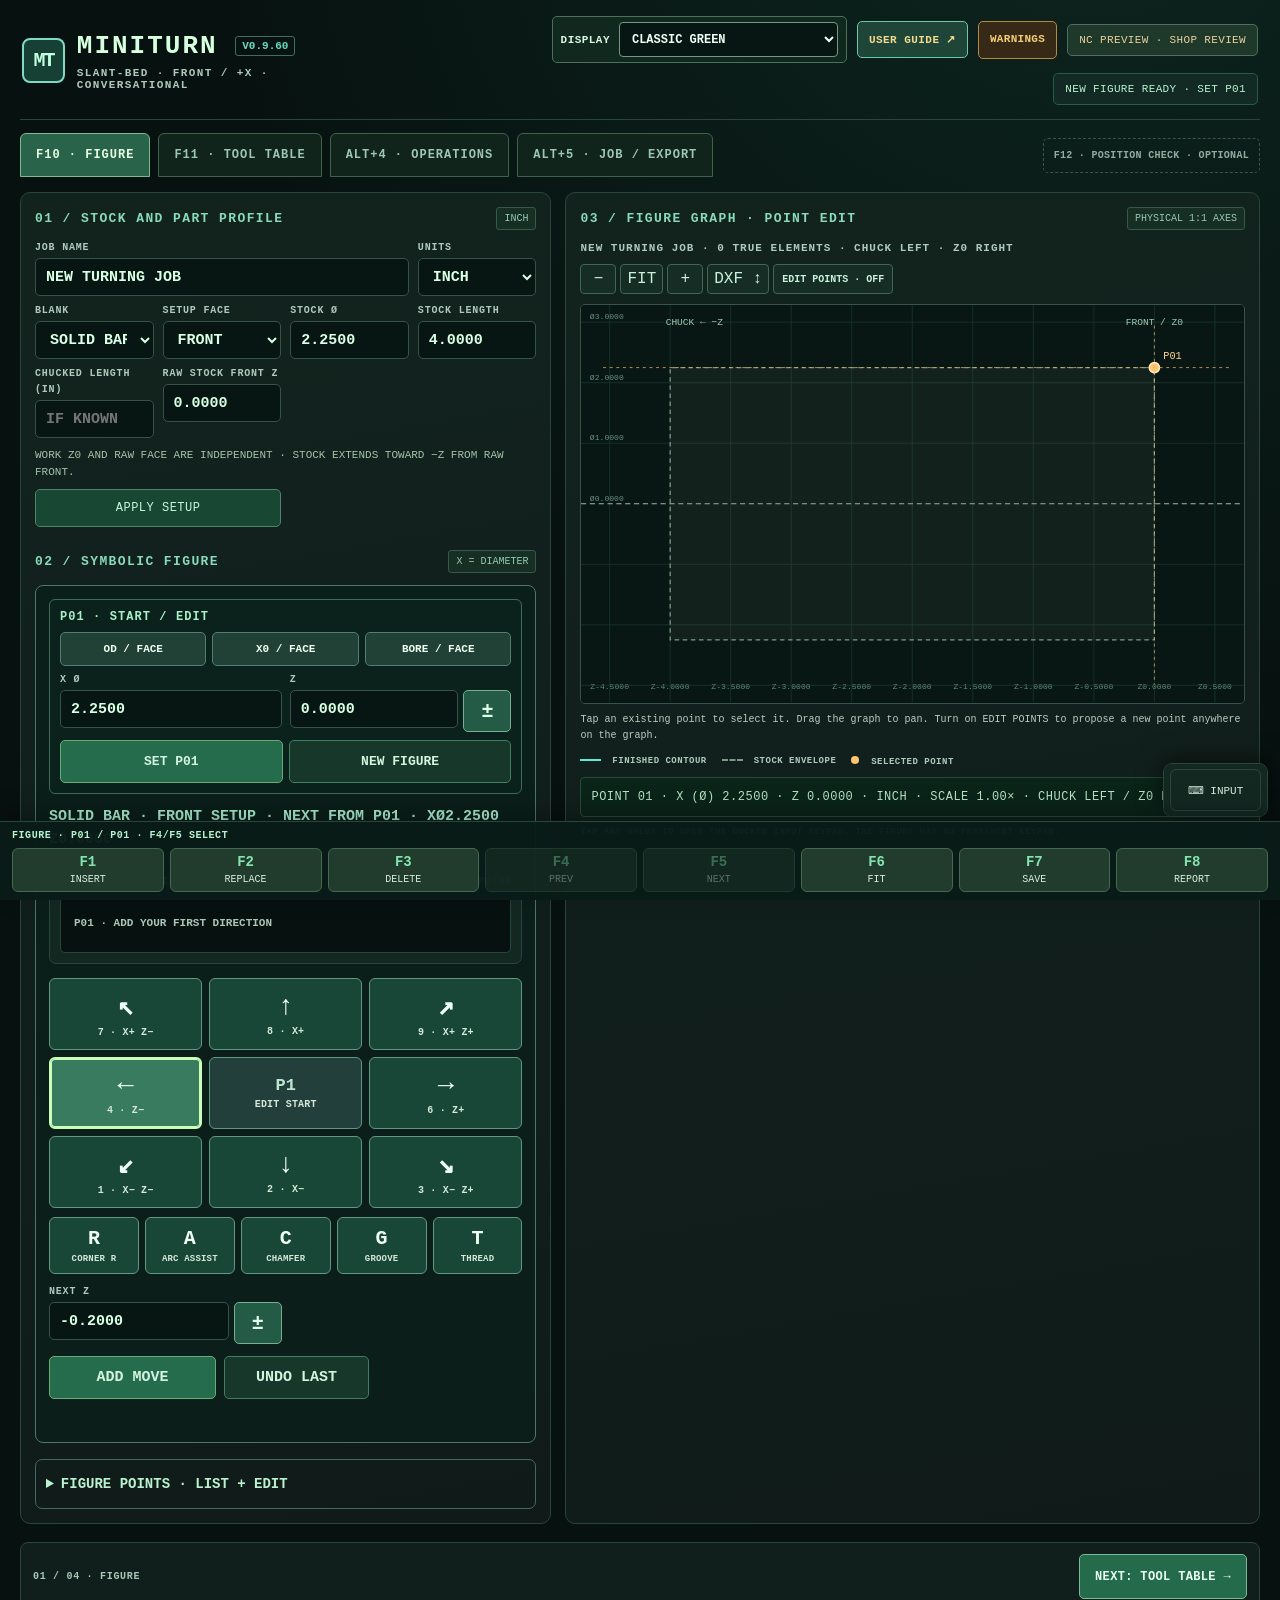
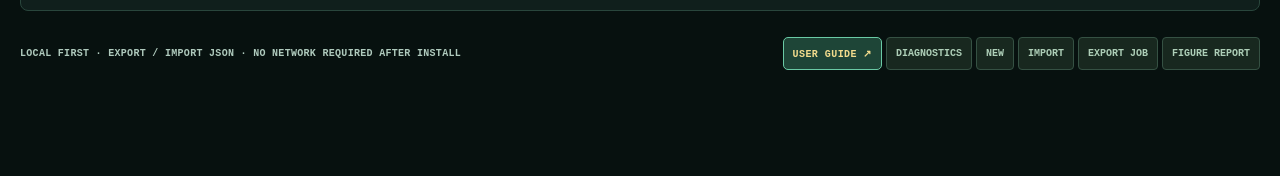
==== commit aeaf48b1: "0.9.60" ====
--- a/index.html
+++ b/index.html
@@ -612,7 +612,7 @@
 .nc-study-op-choice.disabled-op{opacity:.7}
 .nc-study-section-note{margin:7px 0;color:#e6c789;font-size:11px;line-height:1.6}
 </style>
-<title>MiniTurn v0.9.59 — CONVERSATIONAL LATHE / MOTION PREVIEW</title>
+<title>MiniTurn v0.9.60 — CONVERSATIONAL LATHE / MOTION PREVIEW</title>
 
 <style>
 /* v0.8.3: keep the F1–F8 terminal keys present while traversing long forms. */
@@ -1131,7 +1131,7 @@
 @media(max-width:510px){#graphPointEditToggle{min-width:108px;font-size:9px}.graph-toolbar .zoom-controls{width:100%;justify-content:flex-start}.figure-first-row button{font-size:10px}}
 </style>
 <style id="mt0959CardTextContrast">
-/* v0.9.59: Tool and Operation cards use the Toolbox aluminum finish.
+/* v0.9.60: Tool and Operation cards use the Toolbox aluminum finish.
    Keep all card labels black, including primary text, secondary descriptions,
    tool-shape tags, and ON/OFF status, whether selected or not.
    Other display themes and warning colors are intentionally unaffected. */
@@ -1158,8 +1158,8 @@
 <body>
 <div class="app-shell">
   <header class="masthead">
-    <div class="brand-line"><span class="brand-mark">MT</span><div><h1>MINITURN <span class="version">V0.9.59</span></h1><div class="tagline">SLANT-BED · FRONT / +X · CONVERSATIONAL</div></div></div>
-    <div class="header-right"><label class="display-picker" for="displayMode">DISPLAY <select id="displayMode" aria-label="Graph colors and display contrast"><option value="classic">CLASSIC GREEN</option><option value="vivid">VIVID BLUE</option><option value="mazatrol">MAZAK-STYLE · ORANGE/BLUE</option><option value="daylight">DAYLIGHT</option><option value="toolbox">TOOLBOX</option><option value="contrast">HIGH CONTRAST</option></select></label><a class="guide-link" href="https://mekanismzlabs.github.io/miniturn/help/" target="_blank" rel="noopener noreferrer" aria-label="Open the MiniTurn user guide in a new tab">USER GUIDE ↗</a><button type="button" id="mtWarningsJump" class="mt-warnings-jump" aria-label="Open the universal warnings report in Job / Export">WARNINGS</button><span class="prototype-tag">NC REVIEW · MACHINE CHECK</span><span id="saveState" class="saved-tag">LOCAL JOB</span></div>
+    <div class="brand-line"><span class="brand-mark">MT</span><div><h1>MINITURN <span class="version">V0.9.60</span></h1><div class="tagline">SLANT-BED · FRONT / +X · CONVERSATIONAL</div></div></div>
+    <div class="header-right"><label class="display-picker" for="displayMode">DISPLAY <select id="displayMode" aria-label="Graph colors and display contrast"><option value="classic">CLASSIC GREEN</option><option value="vivid">VIVID BLUE</option><option value="mazatrol">MAZAK-STYLE · ORANGE/BLUE</option><option value="daylight">DAYLIGHT</option><option value="toolbox">TOOLBOX</option><option value="contrast">HIGH CONTRAST</option></select></label><a class="guide-link" href="https://mekanismzlabs.github.io/miniturn/help/" target="_blank" rel="noopener noreferrer" aria-label="Open the MiniTurn user guide in a new tab">USER GUIDE ↗</a><button type="button" id="mtWarningsJump" class="mt-warnings-jump" aria-label="Open the universal warnings report in Job / Export">WARNINGS</button><span class="prototype-tag">NC PREVIEW · SHOP REVIEW</span><span id="saveState" class="saved-tag">LOCAL JOB</span></div>
   </header>
   <nav class="page-tabs" aria-label="Programming screens">
     <button id="figureTab" class="page-tab active" aria-pressed="true">F10 · FIGURE</button>
@@ -1867,9 +1867,9 @@
       <div class="job-savebar"><button id="pfEditStep" class="action-btn">EDIT SELECTED STEP</button><button id="pfAddStep" class="action-btn">ADD OPERATION STEP</button></div>
     </section>
     <section class="panel job-preflight-panel" aria-label="Preflight checklist and post readiness">
-      <div class="section-header"><h2>15 / PREPARE NC REVIEW</h2><span class="small-chip">MACHINE CHECK REQUIRED</span></div>
+      <div class="section-header"><h2>15 / PREPARE NC</h2><span class="small-chip">MACHINE CHECK REQUIRED</span></div>
       <div class="mt-code-steps"><div><b>1</b> Choose machine and enter setup above.</div><div><b>2</b> Choose an operation to review.</div><div><b>3</b> Generate, inspect, and save code for shop review.</div>
-        <button type="button" id="pfQuickReview" class="action-btn primary">OPEN G-CODE REVIEW</button><button type="button" id="pfQuickPilot" class="action-btn">DOOSAN SINGLE-OP .NC TEST</button></div>
+        <button type="button" id="pfQuickPilot" class="action-btn primary">OPEN NC OUTPUT</button><button type="button" id="pfQuickReview" class="action-btn">G-CODE STUDY</button></div>
       <details class="preflight-detail mt-warning-wrap" id="pfWarningsDetail"><summary id="pfWarningsSummary">WARNINGS · TAP TO REVIEW</summary>
         <div class="preflight-head" id="pfReadiness"></div>
         <div id="pfIssues" class="job-issues" role="region" aria-label="Universal warnings, critical blockers and advisory notices" aria-live="polite"></div>
@@ -1915,26 +1915,18 @@
         <pre class="nc-study-code" id="pfStudyPreview" aria-label="G-code study, not executable CNC program">CHOOSE AN OPERATION AND PRESS GENERATE.</pre>
       </details>
       <details class="preflight-detail" id="pfPilotPanel">
-        <summary>17 / DOOSAN · SINGLE-OP MACHINE-TEST CANDIDATE</summary>
-        <p class="nc-pilot-warning"><strong>EXPERIMENTAL EXECUTABLE CNC CANDIDATE — NOT PRODUCTION APPROVED.</strong> Build one operation for a Doosan/FANUC X/Z test. Missing operator-review flags are shown as warnings rather than forcing edits deep inside Tool/Operation screens. Known unsupported geometry, unsafe rapid corridors, unqualified rear-entry operations and tool-reference errors <strong>still block executable output</strong>. The operator must independently verify the exact machine, offsets, cutting motion and clearance before use.</p>
-        <div class="nc-pilot-workflow">
-          <p><strong>1 / PICK TEST OPERATION HERE</strong> — independent of the study selection above. Use a simple front-entry facing or OD test first.</p>
-          <label class="field">SINGLE OPERATION FOR EXECUTABLE .NC<select id="pfPilotOp"></select></label>
-          <div id="pfPilotReadiness" class="nc-pilot-ready" role="status" data-state="review">Choose an operation to see test-post support and review flags.</div>
-          <div class="nc-pilot-choices"><button type="button" class="action-btn" id="pfPilotFirst">CHOOSE FIRST SIMPLE OPERATION</button></div>
-        </div>
-        <details class="preflight-detail"><summary>SUPPORTED OPERATIONS · WHY OTHERS ARE REVIEW ONLY</summary><p class="job-small-note">Experimental candidate: one front-entry facing/OD roughing operation or narrowly gated OD finishing, only. Rear-entry, grooves, threads, ID, form tools, fade blends and inter-operation linking are unqualified. This uses generic Doosan / FANUC System A assumptions, not a certified machine-specific post.</p></details>
+        <summary>17 / NC OUTPUT · SINGLE OPERATION</summary>
+        <p class="job-small-note">Generate a complete experimental X/Z program for inspection. The selected machine determines Haas NGC, FANUC System A, or Doosan/FANUC-A syntax. Paths follow Operations motion preview, including Short X Lift. Verify the code independently before a machine test.</p>
         <div class="nc-study-fields">
-          <label class="field">SPINDLE DIRECTION · ALL SELECTED STEPS<select id="pfPilotSpindle"><option value="">SELECT / CONFIRM</option><option value="M03">M03 · CW / FORWARD</option><option value="M04">M04 · CCW / REVERSE</option></select></label>
-          <label class="field">COOLANT<select id="pfPilotCoolant"><option value="off">OFF · NO M08</option><option value="on">ON · M08/M09</option></select></label>
-          <label class="field">ARC OUTPUT<select id="pfPilotArcs"><option value="linear">G01 ONLY · FIRST TEST PREFERENCE</option><option value="auto">G02/G03 R · STUDY ONLY · .NC BLOCKED UNTIL POST QUALIFIED</option></select></label>
+          <label class="field">OPERATION<select id="pfPilotOp"></select></label>
+          <label class="field">SPINDLE<select id="pfPilotSpindle"><option value="M03">M03 · FORWARD</option><option value="M04">M04 · REVERSE</option></select></label>
+          <label class="field">COOLANT<select id="pfPilotCoolant"><option value="off">OFF</option><option value="on">ON · M08/M09</option></select></label>
+          <label class="field">ARC FORMAT<select id="pfPilotArcs"><option value="linear">G01 · STRAIGHT SEGMENTS</option><option value="auto">G02/G03 · RADIUS</option></select></label>
           <label class="field">WORK OFFSET<select id="pfPilotWorkOffset"><option value="G54">G54</option><option value="G55">G55</option><option value="G56">G56</option><option value="G57">G57</option><option value="G58">G58</option><option value="G59">G59</option></select></label>
         </div>
-        <p class="job-small-note">Before generating: set program number, datum, jaws, grip, stickout, measured safe X/Z and RPM ceiling in Job Data. <strong>No M00 stops are inserted.</strong> The initial index position and path to safe X/Z remain entirely unverified.</p>
-        <div class="job-export-buttons"><button type="button" class="action-btn primary" id="pfPilotBuild">GENERATE SINGLE-OP NC CANDIDATE</button><button type="button" class="action-btn" id="pfPilotDownload" disabled>SAVE REVIEWED .NC CANDIDATE</button></div>
-        <div class="motion-notice" id="pfPilotStatus" role="status">NO MACHINE-TEST NC GENERATED. LIVE TEST REQUIRES INDEPENDENT VERIFICATION.</div>
-        <label class="nc-pilot-confirm"><input type="checkbox" id="pfPilotCheckOperator"><span><strong>REVIEW ACKNOWLEDGEMENT FOR THIS EXPORT:</strong> I understand this candidate is unqualified. I will verify the actual tool/offset reference, spindle direction, stock, jaws, entrance/exit and every X/Z move in independent controller graphics/simulation before any supervised noncutting test. Downloading does not approve the NC for machining.</span></label>
-        <pre id="pfPilotPreview" class="nc-pilot-result" aria-label="Experimental Doosan Fanuc machine-test NC preview">COMPLETE JOB SETUP, SELECT OPERATIONS, AND GENERATE.</pre>
+        <div class="job-export-buttons"><button type="button" class="action-btn primary" id="pfPilotBuild">GENERATE NC</button><button type="button" class="action-btn" id="pfPilotDownload" disabled>SAVE .NC FOR REVIEW</button></div>
+        <div class="motion-notice" id="pfPilotStatus" role="status">SELECT AN OPERATION AND GENERATE.</div>
+        <pre id="pfPilotPreview" class="nc-pilot-result" aria-label="Experimental NC output">SELECT AN OPERATION AND GENERATE.</pre>
       </details>
     </section>
     <nav class="workflow-next" aria-label="Job completion step">
@@ -5188,7 +5180,7 @@
  doosan_large:{label:'LARGE DOOSAN · POST NOT QUALIFIED',family:'doosan_large',post:'none',status:'not_configured'},
  doosan_vtl:{label:'DOOSAN VTL (FUTURE) · POST NOT QUALIFIED',family:'doosan_vtl',post:'none',status:'not_configured'}
 });
-// v0.9.59: user-configured, non-motion machine modal STARTUP TEMPLATES.
+// v0.9.60: user-configured, non-motion machine modal STARTUP TEMPLATES.
 // Full machine post qualification is separate. Profiles are saved to browser and job.
 const MACHINE_SAFETY_KEY='miniturn-nc-modal-profiles-v1';
 const NC_SAFETY_DIALECTS=['haas_ngc','fanuc_a','doosan_mgi'];
@@ -5293,7 +5285,7 @@
  ['clearance','Retract/approach clearance checked across all operations'],
  ['simulate','Independent simulation and single-block / dry-run plan arranged']
 ];
-const NC_EXPORT_DISABLED_REASON='The general production post remains unqualified in v0.9.59: no fully qualified cutting-motion IR, 3D clearance, or machine-specific post. Section 17 provides strictly gated, single-operation Doosan test .nc candidates.';
+const NC_EXPORT_DISABLED_REASON='The general production post remains unqualified in v0.9.60: no fully qualified cutting-motion IR, 3D clearance, or machine-specific post. Section 17 generates experimental single-operation NC for independent review.';
 const pfSessionChecks=new Set();
 let pfSelected=0,pfJobFingerprint='';
 let pfEditing=false;
@@ -8305,7 +8297,7 @@
  const feedDecimals=source.units==='inch'?5:4;
  const nn=v=>ncStudyNumber(v,coordDecimals),ff=v=>ncStudyNumber(v,feedDecimals);
  const clean=v=>String(v??'').replace(/[()\r\n%]/g,' ').replace(/[^\x20-\x7e]/g,' ').slice(0,64);
- const lines=['(MINITURN 0.9.59 - NC REVIEW ONLY / NOT FOR MACHINING)',
+ const lines=['(MINITURN 0.9.60 - NC REVIEW ONLY / NOT FOR MACHINING)',
   `(JOB ${clean(source.name)} / STEP ${index+1} ${clean(op.name)})`,
   `(TOOL T${clean(tool.station)} H${clean(tool.offset)} / ${clean(dialect.label)})`,
   '(MOTION STUDY ONLY - NO SPINDLE TOOL CALL OR SAFE ENTRY VERIFIED)',
@@ -8423,10 +8415,10 @@
  * Never silently fill in spindle direction, program ID or the machine envelope.
  */
 let ncPilotCache=null;
-function ncPilotInvalidate(reason='CHANGED JOB OR EXPORT SETTINGS · REGENERATE MACHINE-TEST NC'){
+function ncPilotInvalidate(reason='CHANGED JOB OR SETTINGS · GENERATE AGAIN'){
  ncPilotCache=null;
  const p=$('pfPilotPreview'),b=$('pfPilotDownload'),st=$('pfPilotStatus');
- if(p)p.textContent='COMPLETE JOB SETUP, SELECT OPERATIONS, AND GENERATE.';
+ if(p)p.textContent='SELECT AN OPERATION AND GENERATE.';
  if(b)b.disabled=true;
  if(st)st.textContent=reason;
  if($('pfPilotCheckOperator'))$('pfPilotCheckOperator').checked=false;
@@ -8499,233 +8491,159 @@
  return false;
 }
 function ncPilotGenerate(source,indices,options){
- if(indices.length!==1)throw Error('Machine-test candidate accepts ONE operation. Multi-step links/tool changes are NOT yet verified; use the combined study instead.');
  ncPilotSelection(source,indices);
- if(source.workSide!=='front')throw Error('Pilot export requires front-side lathe setup.');
+ if(indices.length!==1)throw Error('Choose one operation for this program. Use the multi-step review for other sequences.');
+ if(source.workSide!=='front')throw Error('This X/Z post has no rear-side coordinate transform yet.');
  const setup=normalizeJobSetup(source.setup);
- const safety=ncSafetyStartup('doosan_mgi',source.units,source);
- if(setup.machine!=='doosan_xz_test')throw Error('Select DOOSAN / FANUC SLANT-BED X-Z · EXPERIMENTAL TEST ONLY in JOB DATA. No other machine has this first test exporter.');
- const program=String(setup.program).trim().toUpperCase().replace(/^O/,'');
- if(!/^\d{1,5}$/.test(program)||!Number(program))throw Error('Enter a numeric Doosan/FANUC O-program ID 1–99999 in JOB DATA; no automatic default.');
- const scale=source.units==='inch'?1:25.4,stockOD=Number(source.stock.diameter),front=Number(source.stock.frontZ||0);
- const clearance=.02*scale,eps=.002*scale;
- if(!setup.datum.trim()||!setup.fixture.trim()||!(setup.grip>0)||!(setup.stickout>0))
-  throw Error('Record actual WORK Z0 datum, workholding fixture, grip, and stickout before generating NC.');
- if(setup.support!=='none')throw Error('Tailstock, steady rest, and external supports have no collision model in this candidate. Keep this operation in study mode.');
- if(!(setup.safeX>stockOD+2*clearance)||!(setup.safeZ>front+clearance))
-  throw Error(`Enter measured clearance positions: SAFE X must exceed stock Ø by ${ncStudyNumber(2*clearance,source.units==='inch'?3:2)} and SAFE Z must exceed stock front by ${ncStudyNumber(clearance,source.units==='inch'?3:2)}. Both are work coordinates.`);
- if(!(Number.isInteger(setup.maxRpm)&&setup.maxRpm>0))throw Error('Enter actual machine/workholding MAX RPM.');
- if(!['M03','M04'].includes(options.spindle))throw Error('Explicitly select and confirm spindle direction M03/M04.');
- if(options.arcs!=='linear')throw Error('Fitted G02/G03 arcs are not qualified on the actual Doosan yet; select G01 ONLY for .nc testing.');
- if(!['on','off'].includes(options.coolant)||!['linear','auto'].includes(options.arcs)||
-    !['G54','G55','G56','G57','G58','G59'].includes(options.workOffset))throw Error('Invalid pilot NC option.');
- const opSet=source.operations.filter((_,i)=>indices.includes(i));
- const figure=buildProfile({...source,operations:[]});
- if(figure.errors.length)throw Error('Profile geometry invalid: '+figure.errors[0]);
- const coord=source.units==='inch'?5:4,n=val=>ncStudyNumber(val,coord);
- const safe=v=>String(v??'').replace(/[()%;\r\n]/g,' ').replace(/[^\x20-\x7e]/g,' ').slice(0,53);
- const insideStock=p=>p.x<stockOD+eps&&p.z<front+eps;
- const sections=[];
- for(let k=0;k<indices.length;k++){
-  const i=indices[k],op=source.operations[i],tool=source.tools.find(t=>t.id===op.toolId);
-  if(!tool)throw Error(`Step ${i+1}: missing assigned tool.`);
-  if(!Number.isInteger(tool.station)||tool.station<1||tool.station>99||!Number.isInteger(tool.offset)||tool.offset<1||tool.offset>99)
-   throw Error(`Step ${i+1}: tool station and offset must both be 1–99.`);
-  if(tool.mountSide!=='front')throw Error(`Step ${i+1}: non-front tool mounting has not been checked for pilot export.`);
-  // Administrative review flags do not establish geometry either way. They are
-  // documented prominently in candidate NC and checked at the export acknowledgement.
-  // Actual mathematical/known-unsafe conditions below remain hard blockers.
-  const reviewFlags=[];
-  if(tool.verified!==true)reviewFlags.push(`TOOL T${tool.station} DIMENSIONS/ASSEMBLED ORIENTATION NOT RECORDED VERIFIED`);
-  if(op.exitCorridorReviewed!==true)reviewFlags.push('EXIT CORRIDOR NOT RECORDED OPERATOR-REVIEWED');
-  if(!['face','od_rough','od_finish'].includes(op.kind))throw Error(`Step ${i+1}: ${op.kind} is still study-only (tool engagement/clearance not qualified).`);
-  if(!['od','face'].includes(tool.kind))throw Error(`Step ${i+1}: ${op.kind} cannot use ${tool.kind} for Doosan NC test; select a physically checked OD/facing tool.`);
-  if(tool.hand!=='R')throw Error(`Step ${i+1}: left-hand/reversed tool cutting direction is not qualified for .nc export yet. Use the study to review tool hand and cutting direction.`);
-  if(op.kind==='od_rough'&&op.roughReturnMode==='short')throw Error(`Step ${i+1}: SHORT X LIFT returns Z inside the raw-stock envelope. The study shows the motion, but the Doosan machine-test exporter has no verified removed-stock/holder sweep check for that rapid. Use FULL X for this test or inspect a review .nc.`);
-  if(op.kind==='od_rough'&&(['reverse'].includes(op.cutDirection)||op.accessPlan==='opposite'))throw Error(`Step ${i+1}: rear/opposite-entry OD roughing requires a qualified pocket and jaw model. Front-entry only for this test.`);
-  if(op.kind==='od_finish'&&op.cutDirection!=='reverse')throw Error(`Step ${i+1}: this OD finishing direction has not been independently verified for the active holder.`);
-  if(NC_STUDY_THREAD_KINDS.has(op.kind))throw Error(`Step ${i+1}: threading is a GUIDE ONLY. No spindle-synchronized NC implemented.`);
-  if(safety.feed==='G98'&&op.speedMode==='css')throw Error('G98 is not supported during G96 CSS: choose G99 or fixed G97 speed.');
-  if(['css','sfm_fixed'].includes(op.speedMode)){
-   if(op.speedMode==='css'&&['drill','od_thread','id_thread'].includes(op.kind))throw Error(`Step ${i+1}: G96 CSS is unsupported for drill/thread operations.`);
-   if(!(Number.isFinite(op.surfaceSpeedSfm)&&op.surfaceSpeedSfm>0&&op.surfaceSpeedSfm<=10000))throw Error(`Step ${i+1}: enter positive target surface speed in SFM.`);
-  }else if(!(Number.isFinite(op.rpm)&&op.rpm>0&&op.rpm<=setup.maxRpm))throw Error(`Step ${i+1}: RPM is invalid or above the actual RPM ceiling.`);
-  // Block spindle-revolution dwell: M04/G04 conversion is NOT controller-verified.
-  const profile=buildProfile({...source,operations:[]});
-  const planned=nominalMotionForOperation(source,op,profile);
-  if(planned.status!=='PREVIEW_ONLY')throw Error(`Step ${i+1}: preview blocked: ${planned.reason||'unknown'}`);
-  if(planned.passes.some(p=>p.moves.some(m=>m.kind==='dwell'||m.kind==='guide')))
-   throw Error(`Step ${i+1}: review-only dwell/thread guide cannot be translated into executable pilot NC.`);
-  if(planned.passes.some(p=>p.physicalFinishContact&&p.physicalFinishContact.radialUncut>eps))
-   throw Error(`Step ${i+1}: modeled form cutting lip does NOT reach the finished physical contour. Cannot export this strategy for live test.`);
-  const study=ncStudyGCode(source,i,'doosan_mgi',options.arcs,'tight');
-  const mapped=ncPilotReferenceMap(source,op,tool,planned,study);
-  if(study.threadGuide||study.reviewEvents.length||!study.blocks.length)
-   throw Error(`Step ${i+1}: unimplemented review event or missing motion. Pilot export stopped.`);
-  const first=mapped.blocks[0],last=mapped.blocks.at(-1);
-  const jawFaceEstimate=front-setup.stickout,axialJawMargin=.1*scale;
-  if(mapped.blocks.some(b=>b.z<jawFaceEstimate+axialJawMargin&&b.x<setup.safeX))
-   throw Error(`Step ${i+1}: tool reference approaches the estimated jaw-front plane. Verify actual chuck/jaws and move the cut away; this post does not certify jaw clearance.`);
-  if(first.kind!=='rapid'||insideStock(first))throw Error(`Step ${i+1}: first rapid is not established outside the raw stock envelope. Rework motion entry.`);
-  if(!(first.x>stockOD+clearance&&first.z>front+clearance))throw Error(`Step ${i+1}: first move must be radially OUTSIDE stock and IN FRONT of its face after reference mapping.`);
-  if(!(last.x>stockOD+clearance&&last.z>front+clearance))throw Error(`Step ${i+1}: final move must be radially OUTSIDE stock and IN FRONT of its face, in programmed reference coordinates.`);
-  if(insideStock(last))throw Error(`Step ${i+1}: final motion is not outside the raw stock envelope. No safe inter-operation link can be assumed.`);
-  const from=study.blocks[0];
-  // Reject implicit feed-only entry, repeated non-finite coords, arcs with missing center data.
-  let prevMotion=null;
+ const machine=setup.machine;
+ // Machine selection determines dialect and startup profile, not an approval gate.
+ // VTL requires its different, Z-first machine motion strategy and is not mapped here.
+ if(machine==='doosan_vtl')throw Error('VTL coordinates are not mapped to this slant-bed X/Z post.');
+ const postId=machine==='haas_st30'?'haas_ngc':
+  ['doosan_xz_test','doosan_puma','doosan_large'].includes(machine)?'doosan_mgi':
+  'fanuc_a';
+ const safety=ncSafetyStartup(postId,source.units,source);
+ if(!['M03','M04'].includes(options.spindle)||!['on','off'].includes(options.coolant)||
+    !['linear','auto'].includes(options.arcs)||
+    !['G54','G55','G56','G57','G58','G59'].includes(options.workOffset))throw Error('Check spindle, coolant, arc and work offset selections.');
+ const i=indices[0],op=source.operations[i];
+ if(!op?.enabled)throw Error('Select an enabled operation.');
+ const tool=source.tools.find(t=>t.id===op.toolId);
+ if(!tool)throw Error('Operation has no assigned tool.');
+ if(!(tool.station>=1&&tool.station<=99&&tool.offset>=1&&tool.offset<=99))
+  throw Error('Tool station and offset must be numbered 1-99.');
+ // No stock-envelope, tool hand, rear-entry, short-return, jaw-line, tool
+ // verification or supported-kind administrative locks here. Preview motion
+ // is emitted unchanged, for independent verification outside MiniTurn.
+ const study=ncStudyGCode(source,i,postId,options.arcs,'tight');
+ const profile=buildProfile({...source,operations:[]});
+ const planned=nominalMotionForOperation(source,op,profile);
+ if(planned.status!=='PREVIEW_ONLY')throw Error('No calculated motion for operation: '+(planned.reason||'check geometry'));
+ let mapped={blocks:study.blocks,reference:'PREVIEW X/Z',dx:0,dz:0};
+ // Use the existing physical nose-center offset transform when it resolves.
+ // Do not invent a compensation offset when the model has none.
+ if(op.kind==='od_finish'&&!study.threadGuide){
+  try{mapped=ncPilotReferenceMap(source,op,tool,planned,study);}catch(_){/* retain unshifted preview coordinates */}
+ }
+ const n=v=>ncStudyNumber(v,source.units==='inch'?5:4);
+ const clean=v=>String(v??'').replace(/[()%;\r\n]/g,' ').replace(/[^\x20-\x7e]/g,' ').slice(0,55);
+ const program=String(setup.program||'').trim().toUpperCase().replace(/^O/,'');
+ // O-number is optional for review, but no invented number is emitted.
+ if(program&&!/^\d{1,5}$/.test(program))throw Error('Program number should be 1-5 digits or blank.');
+ const rpmLimit=Number.isFinite(setup.maxRpm)&&setup.maxRpm>0?Math.round(setup.maxRpm):null;
+ if(op.speedMode==='css'&&!rpmLimit)throw Error('G96 needs an explicit G50 MAX RPM. Set the RPM limit in Job Data.');
+ const stockOD=Number(source.stock.diameter);
+ const rpmCalc=op.speedMode==='sfm_fixed'?
+  rpmFromSfm(op.surfaceSpeedSfm,op.kind==='drill'?op.drillDiameter:stockOD,source.units):Number(op.rpm);
+ const rpmStart=op.speedMode==='css'?
+  rpmFromSfm(op.surfaceSpeedSfm,Number.isFinite(setup.safeX)&&setup.safeX>0?setup.safeX:stockOD,source.units):rpmCalc;
+ const limitedRpm=v=>Math.max(1,Math.round(rpmLimit?Math.min(v,rpmLimit):v));
+ if(!(Number.isFinite(rpmStart)&&rpmStart>0))throw Error('Enter a positive RPM or surface speed for this operation.');
+ const out=['%'];
+ if(program&&Number(program)>0)out.push(`O${program.padStart(5,'0')}`);
+ out.push(`(MINITURN 0.9.60 / ${postId.toUpperCase()} / NC REVIEW)`,
+  `(STEP ${i+1} ${clean(op.name)} / T${tool.station} H${tool.offset})`,
+  `(PREVIEW PATH - VERIFY TOOL DATUM AND ALL MOVES)`,
+  `T${String(tool.station).padStart(2,'0')}${String(tool.offset).padStart(2,'0')}`,
+  safety.line);
+ if(rpmLimit)out.push(`G50 S${rpmLimit}`);
+ out.push(`G97 S${limitedRpm(rpmStart)} ${options.spindle}`,options.workOffset);
+ // Do not insert made-up safe moves. Only explicit user-entered coordinate
+ // targets are emitted; if absent, the actual preview starts the NC path.
+ const startX=Number.isFinite(setup.safeX)&&setup.safeX>0?setup.safeX:null;
+ const startZ=Number.isFinite(setup.safeZ)?setup.safeZ:null;
+ if(startX!==null)out.push(`G00 X${n(startX)}`);
+ if(startZ!==null)out.push(`G00 Z${n(startZ)}`);
+ if(op.speedMode==='css')out.push(`G96 S${source.units==='inch'?Number(op.surfaceSpeedSfm.toFixed(2)):Number((op.surfaceSpeedSfm*.3048).toFixed(3))}`);
+ if(options.coolant==='on')out.push('M08');
+ let lastX=startX===null?null:n(startX),lastZ=startZ===null?null:n(startZ),lastMode='G00',lastFeed=null;
+ if(study.threadGuide){
+  // Thread guides are NOT a spindle-synchronized toolpath. Never invent G01.
+  out.push('(THREAD GUIDE ONLY - G32/G76 MOTION NOT YET IMPLEMENTED)');
+  for(const entry of study.text.split('\n').filter(x=>x.startsWith('(GUIDE ')))out.push(entry);
+ }else{
   for(const b of mapped.blocks){
-   // Uncut rapid must stay outside the raw cylinder envelope, accounting for
-   // the straight segment from the previous datum. This is NOT a holder/jaw test.
-   if(b.kind==='rapid'&&prevMotion){
-    if(!ncPilotRapidSegmentClear(prevMotion,b,source.stock,clearance))
-     throw Error(`Step ${i+1}: G00 centerline might cross raw stock. Split the motion or keep this operation in study mode.`);
+   if(!['rapid','feed','arc'].includes(b.kind)||!Number.isFinite(b.x)||!Number.isFinite(b.z)||b.x<0)
+    throw Error('Motion preview contains an invalid X/Z block.');
+   const x=n(b.x),z=n(b.z),code=b.code;
+   const words=[];
+   if(code!==lastMode)words.push(code);
+   if(x!==lastX)words.push(`X${x}`);
+   if(z!==lastZ)words.push(`Z${z}`);
+   if(b.kind==='arc'){
+    if(!(Number.isFinite(b.r)&&b.r>0)||!['G02','G03'].includes(code))throw Error('Arc R geometry is not defined.');
+    words.push(`R${ncStudyNumber(b.r,(source.units==='inch'?5:4)+1)}`);
    }
-   prevMotion=b;
-   if(!['rapid','feed','arc'].includes(b.kind)||!Number.isFinite(b.x)||!Number.isFinite(b.z)||b.x<0)
-    throw Error(`Step ${i+1}: invalid NC block.`);
-   if(b.kind!=='rapid'&&!(b.feed>0&&Number.isFinite(b.feed)))throw Error(`Step ${i+1}: missing feed.`);
-   if(b.kind==='arc'&&(!['G02','G03'].includes(b.code)||!(Number.isFinite(b.r)&&b.r>0)))
-    throw Error(`Step ${i+1}: invalid fitted G18 arc.`);
-  }
-  if(op.speedMode==='css')reviewFlags.push('G96 CSS SFM UNQUALIFIED ON EXACT DOOSAN; CHECK G50 LIMIT AND X DIAMETER CONTROL CONFIGURATION');
-  sections.push({i,op,tool,study,mapped,first,last,reviewFlags});
- }
- const result=['%',`O${program.padStart(5,'0')} (MINITURN 0.9.59 / DOOSAN FANUC-A)`,
-  '(UNQUALIFIED SINGLE OP - INDEPENDENT MACHINE REVIEW REQUIRED)',
-  '(CHECK INITIAL TOOL INDEX POSITION JAWS OFFSETS AND EVERY MOTION)',
-  `(FEED MODE ${safety.feed} / ${safety.feed==='G99'?'PER REV':'PER MIN AT G97 RPM'})`,
-  ...sections.flatMap(sec=>sec.reviewFlags.map(w=>`(REVIEW ${safe(w)})`)),
-  `(JOB ${safe(source.name)} / STEP ${indices[0]+1})`,
-  `(WORK OFFSET ${options.workOffset} / SAFE X${n(setup.safeX)} Z${n(setup.safeZ)})`,
-  ''];
- for(let j=0;j<sections.length;j++){
-  const {i,op,tool,study,mapped,last,reviewFlags}=sections[j];
-  result.push(`(STEP ${i+1} / ${safe(op.name)} / T${tool.station} H${tool.offset})`,
-    `(G40 REFERENCE ${mapped.reference} / SHIFT X${n(mapped.dx)} Z${n(mapped.dz)})`,
-    `T${String(tool.station).padStart(2,'0')}${String(tool.offset).padStart(2,'0')}`,
-    safety.line,
-    `G50 S${Math.round(setup.maxRpm)}`,
-    ...(op.speedMode==='css'?[
-      '(START SPINDLE IN G97 AT SAFE CSS-EQUIVALENT STOCK RPM BEFORE G54/MOTION)',
-      `G97 S${Math.max(1,Math.min(Math.round(setup.maxRpm),Math.round(rpmFromSfm(op.surfaceSpeedSfm,Math.max(setup.safeX,stockOD),source.units))))} ${options.spindle}`
-     ]:op.speedMode==='sfm_fixed'?[
-      `(G97 RPM FROM ${op.surfaceSpeedSfm} SFM AT ${op.kind==='drill'?'DRILL':'STOCK'} X DIAMETER - LIMITED BY G50)`,
-      `G97 S${Math.max(1,Math.min(Math.round(setup.maxRpm),Math.round(rpmFromSfm(op.surfaceSpeedSfm,op.kind==='drill'?op.drillDiameter:stockOD,source.units))))} ${options.spindle}`
-     ]:[`G97 S${Math.round(op.rpm)} ${options.spindle}`]),
-    `${options.workOffset}`,
-    '(FIRST X/Z MOVE ASSUMES SAFE INITIAL MACHINE POSITION)',
-    `G00 X${n(setup.safeX)}`, `G00 Z${n(setup.safeZ)}`,
-    ...(op.speedMode==='css'?[
-      `(ENABLE G96 CSS AT VERIFIED WORK-COORDINATE SAFE POSITION / ${op.surfaceSpeedSfm} SFM)`,
-      `(G50 S${Math.round(setup.maxRpm)} RPM CEILING - VERIFY AT ACTUAL MACHINE)`,
-      `G96 S${source.units==='inch'?Number(op.surfaceSpeedSfm.toFixed(2)):Number((op.surfaceSpeedSfm*.3048).toFixed(3))}`
-     ]:[]),
-    ...(options.coolant==='on'?['M08']:[]),
-    `(CUTTING MOTION FROM NOMINAL SCRUBBER - STEP ${i+1})`);
-  let pathX=n(setup.safeX),pathZ=n(setup.safeZ),pathMode='G00',pathFeed=null;
-  for(const b of mapped.blocks){
-   const x=n(b.x),z=n(b.z);
-   const line=[];
-   if(b.code!==pathMode)line.push(b.code);
-   if(x!==pathX)line.push(`X${x}`);
-   if(z!==pathZ)line.push(`Z${z}`);
-   if(b.kind==='arc')line.push(`R${ncStudyNumber(b.r,coord+1)}`);
    if(b.kind!=='rapid'){
-    // Study blocks already use the selected feed mode; do not convert twice.
+    if(!(b.feed>0&&Number.isFinite(b.feed)))throw Error('Feed is not defined for a cutting move.');
     const f=n(b.feed);
-    if(f!==pathFeed)line.push(`F${f}`);
-    pathFeed=f;
+    if(f!==lastFeed)words.push(`F${f}`);
+    lastFeed=f;
    }
-   if(line.length){result.push(line.join(' '));pathMode=b.code;pathX=x;pathZ=z;}
-  }
-  result.push('(RETURN TO MEASURED SAFE X/Z)',
-    ...(op.speedMode==='css'?[`(CANCEL CSS AT LAST PATH X - MATCH APPROXIMATE CURRENT RPM)`,`G97 S${Math.max(1,Math.min(Math.round(setup.maxRpm),Math.round(rpmFromSfm(op.surfaceSpeedSfm,Math.max(last.x,stockOD*.02),source.units))))}`]:[]),
-    `G00 X${n(setup.safeX)}`,`G00 Z${n(setup.safeZ)}`,
-    ...(options.coolant==='on'?['M09']:[]),'M05','');
- }
- result.push('M30','%','');
- return {text:result.join('\n'),indices:indices.slice(),fingerprint:pfFingerprintFor(source),
-  profile:'doosan_fanuc_xz_test',sections:sections.length,blocks:sections.reduce((n,s)=>n+s.study.blocks.length,0),
-  program:`O${program.padStart(5,'0')}`,options:{...options},reviewFlags:sections.flatMap(s=>s.reviewFlags),unqualified:true};
+   if(words.length){out.push(words.join(' '));lastMode=code;lastX=x;lastZ=z;}
+  }
+  // A requested dwell stays explicit and non-moving, not silently synthesized.
+  if(study.reviewEvents.some(e=>e.kind==='dwell-review'))out.push('(DWELL NOT POSTED - REVIEW OPERATION)');
+ }
+ if(op.speedMode==='css'){
+  const lastDiameter=mapped.blocks.at(-1)?.x;
+  const cssRpm=rpmFromSfm(op.surfaceSpeedSfm,Math.max(Number(lastDiameter)||stockOD,stockOD*.02),source.units);
+  out.push(`G97 S${limitedRpm(cssRpm)}`);
+ }
+ // Return coordinates are exactly the operator-defined values, not required
+ // to be outside the RAW stock rectangle. No assumed swept-stock rejection.
+ if(startX!==null)out.push(`G00 X${n(startX)}`);
+ if(startZ!==null)out.push(`G00 Z${n(startZ)}`);
+ if(options.coolant==='on')out.push('M09');
+ out.push('M05','M30','%','');
+ return {text:out.join('\n'),indices:indices.slice(),fingerprint:pfFingerprintFor(source),
+  profile:postId,blocks:study.blocks.length,program:program?'O'+program.padStart(5,'0'):'UNNUMBERED',
+  options:{...options},reviewFlags:[],unqualified:true,threadGuide:study.threadGuide};
 }
 function ncPilotSelectedOptions(){return {spindle:$('pfPilotSpindle').value,coolant:$('pfPilotCoolant').value,
  arcs:$('pfPilotArcs').value,workOffset:$('pfPilotWorkOffset').value};}
-function ncPilotConfirmationsOK(){return $('pfPilotCheckOperator').checked;}
 function ncPilotSelectedIndices(){
- const s=$('pfPilotOp');return s&&s.value!==''?[Number(s.value)]:[];
-}
-function ncPilotOperationSummary(){
- const out=$('pfPilotReadiness');if(!out)return;
- const ids=ncPilotSelectedIndices();
- if(!ids.length){out.dataset.state='block';out.textContent='No operation selected.';return;}
- const i=ids[0],op=job.operations[i],tool=job.tools.find(t=>t.id===op.toolId);
- const notes=[];
- const supported=['face','od_rough','od_finish'].includes(op.kind);
- if(!supported)notes.push('STUDY ONLY: this operation family has no Doosan machine-test post yet.');
- if(op.kind==='od_rough'&&(op.cutDirection==='reverse'||op.accessPlan==='opposite'))notes.push('BLOCKED: rear/opposite-entry OD roughing needs a qualified pocket/jaw model.');
- if(op.kind==='od_finish'&&(op.fadeInMode!=='off'||op.fadeOutMode!=='off'))notes.push('BLOCKED: finish fade path not qualified.');
- if(tool?.verified!==true)notes.push('REVIEW: assigned tool dimensions/orientation not recorded as checked.');
- if(op.exitCorridorReviewed!==true)notes.push('REVIEW: exit corridor not marked checked in operation editor.');
- if(tool?.hand!=='R')notes.push('BLOCKED: left-hand tool NC mapping not qualified.');
- if(!tool)notes.push('BLOCKED: no assigned tool.');
- if(!notes.length)notes.push('No immediately known per-operation gates; full machine setup and motion verification still required.');
- out.dataset.state=notes.some(n=>n.startsWith('BLOCKED')||n.startsWith('STUDY ONLY'))?'block':'review';
- out.textContent=`STEP ${i+1} · ${op.name} / T${tool?.station??'?'}\n`+notes.join('\n');
+ const el=$('pfPilotOp');return el&&el.value!==''?[Number(el.value)]:[];
 }
 function refreshNCPilotOperationPicker(){
  const el=$('pfPilotOp');if(!el)return;
- const previous=el.value,oldId=el.options[el.selectedIndex]?.dataset?.opid;
+ const priorId=el.options[el.selectedIndex]?.dataset?.opid;
+ const prior=el.value;
  el.replaceChildren();
  job.operations.forEach((op,i)=>{
   if(!op.enabled)return;
   const opt=document.createElement('option');opt.value=String(i);opt.dataset.opid=op.id;
-  const supports=['face','od_rough','od_finish'].includes(op.kind)&&
-   !(op.kind==='od_rough'&&(op.cutDirection==='reverse'||op.accessPlan==='opposite'))&&
-   !(op.kind==='od_finish'&&(op.fadeInMode!=='off'||op.fadeOutMode!=='off'));
-  opt.textContent=`${String(i+1).padStart(2,'0')} · ${op.name} · ${supports?'NC CANDIDATE':'STUDY ONLY / BLOCKED'}`;
+  opt.textContent=`${String(i+1).padStart(2,'0')} · ${op.name}`;
   el.append(opt);
  });
- const old=[...el.options].find(x=>x.dataset.opid===oldId)||[...el.options].find(x=>x.value===previous);
+ const old=[...el.options].find(x=>x.dataset.opid===priorId)||[...el.options].find(x=>x.value===prior);
  if(old)el.value=old.value;
- else el.value=([...el.options].find(x=>job.operations[Number(x.value)]?.kind==='face')||el.options[0])?.value??'';
- ncPilotOperationSummary();
 }
 function wireNCPilot(){
- const opts=['pfPilotSpindle','pfPilotCoolant','pfPilotArcs','pfPilotWorkOffset'];
- opts.forEach(id=>$(id).addEventListener('change',()=>ncPilotInvalidate()));
- $('pfPilotOp').addEventListener('change',()=>{ncPilotInvalidate();ncPilotOperationSummary();});
- $('pfPilotFirst').addEventListener('click',()=>{
-  const opt=[...$('pfPilotOp').options].find(x=>{
-   const op=job.operations[Number(x.value)],tool=job.tools.find(t=>t.id===op.toolId);
-   return op.kind==='face'&&tool?.hand==='R';
-  })||[...$('pfPilotOp').options].find(x=>{
-   const op=job.operations[Number(x.value)];return op.kind==='od_rough'&&op.cutDirection!=='reverse'&&op.accessPlan!=='opposite';
-  });
-  if(opt){$('pfPilotOp').value=opt.value;ncPilotInvalidate();ncPilotOperationSummary();}
-  else notify('NO SIMPLE FRONT-ENTRY OPERATION AVAILABLE',true);
- });
+ const opts=['pfPilotSpindle','pfPilotCoolant','pfPilotArcs','pfPilotWorkOffset','pfPilotOp'];
+ opts.forEach(id=>$(id).addEventListener('change',()=>ncPilotInvalidate('CHANGED SETTINGS · GENERATE AGAIN')));
  $('pfPilotBuild').addEventListener('click',()=>{
   try{
    if(pfEditing&&!saveJobSetup())return;
    const indices=ncPilotSelectedIndices();
-   ncPilotInvalidate('GENERATING MACHINE-TEST NC');
-   const v=ncPilotGenerate(job,indices,ncPilotSelectedOptions());ncPilotCache=v;
-   $('pfPilotPreview').textContent=v.text;
+   ncPilotInvalidate('GENERATING');
+   const result=ncPilotGenerate(job,indices,ncPilotSelectedOptions());
+   ncPilotCache=result;
+   $('pfPilotPreview').textContent=result.text;
    $('pfPilotDownload').disabled=false;
-   $('pfPilotStatus').textContent=`${v.program} · STEP ${indices[0]+1} · ${v.blocks} BLOCKS · ${v.reviewFlags.length? v.reviewFlags.length+' OPERATOR REVIEW FLAG(S) · ':''}EXPERIMENTAL NC CANDIDATE. CHECK PREVIEW BEFORE SAVE.`;
-  }catch(e){ncPilotInvalidate('NC CANDIDATE CANNOT BE BUILT · '+e.message);notify(e.message,true);}
+   $('pfPilotStatus').textContent=result.threadGuide?'THREAD GUIDE ONLY · SYNCHRONIZED THREAD MOTION NOT POSTED':`${result.program} · ${result.blocks} MOTION BLOCKS · ${result.profile.toUpperCase()} · READY TO SAVE FOR REVIEW`;
+  }catch(e){ncPilotInvalidate('COULD NOT GENERATE: '+e.message);notify(e.message,true);}
  });
  $('pfPilotDownload').addEventListener('click',()=>{
   if(!ncPilotCache||ncPilotCache.fingerprint!==pfFingerprintFor(job)||
-    JSON.stringify(ncPilotCache.indices)!==JSON.stringify(ncPilotSelectedIndices())||
-    JSON.stringify(ncPilotCache.options)!==JSON.stringify(ncPilotSelectedOptions())){
-   ncPilotInvalidate();notify('CHANGED EXPORT OR JOB · REGENERATE THE .NC FILE',true);return;
-  }
-  if(!ncPilotConfirmationsOK()){notify('ACKNOWLEDGE THE NC REVIEW CONDITIONS BELOW PREVIEW',true);return;}
+   JSON.stringify(ncPilotCache.indices)!==JSON.stringify(ncPilotSelectedIndices())||
+   JSON.stringify(ncPilotCache.options)!==JSON.stringify(ncPilotSelectedOptions())){
+   ncPilotInvalidate();notify('JOB OR SETTINGS CHANGED · GENERATE AGAIN',true);return;
+  }
   const d=ncPilotCache;
   const steps=`step${d.indices[0]+1}`;
-  download(d.text,`${safeFilename()}_${steps}_${d.program}_DOOSAN_XZ_TEST_UNQUALIFIED.nc`,'text/plain');
-  notify('EXPERIMENTAL .NC EXPORTED · INDEPENDENT SIMULATION AND DRY RUN REQUIRED');
+  download(d.text,`${safeFilename()}_${steps}_${d.program}_${d.profile}_REVIEW.nc`,'text/plain');
+  notify('NC SAVED FOR INDEPENDENT SHOP REVIEW');
  });
 }
 function resetNCStudy(){
@@ -8773,7 +8691,7 @@
  if(parts.length===1)return {...parts[0],selectedIndices:indices};
  const safe=s=>String(s).replace(/[()\r\n%]/g,' ').replace(/[^\x20-\x7e]/g,' ').slice(0,60);
  const header=[
-  '(MINITURN 0.9.59 - MULTI-OPERATION G-CODE REVIEW)',
+  '(MINITURN 0.9.60 - MULTI-OPERATION G-CODE REVIEW)',
   '(INDEPENDENT STUDY FRAGMENTS - NOT AN EXECUTABLE MULTI-OP PROGRAM)',
   `(JOB ${safe(source.name)} / ${parts.length} SELECTED OPERATIONS IN MACHINING ORDER)`,
   `(SELECTED STEPS ${indices.map(i=>i+1).join(', ')})`,
@@ -8963,11 +8881,11 @@
  if(!report.blockers.length&&!report.reviews.length){const ok=document.createElement('p');ok.className='job-small-note';ok.textContent='No current preflight issues. Actual machine clearance and program qualification are still required.';issue.append(ok);}
  const checks=$('pfChecks');checks.replaceChildren();
  for(const [key,desc] of PRECHECK_ITEMS){const label=document.createElement('label'),cb=document.createElement('input');cb.type='checkbox';cb.checked=pfSessionChecks.has(key);cb.addEventListener('change',()=>{if(cb.checked)pfSessionChecks.add(key);else pfSessionChecks.delete(key);refreshJobInfo();});const span=document.createElement('span');span.textContent=desc;label.append(cb,span);checks.append(label);}
- $('pfPostContract').textContent=[`PROCESS PLAN: ${POST_IR_VERSION}`,'X PROGRAMMING: DIAMETER; Z: AXIAL.','CORE PLANE: U=-Z, V=X/2 (PHYSICAL).',`JOB MACHINE PROFILE: ${MACHINE_PROFILES[s.machine].label}`,'CURRENT CONTENT: MASTER FIGURE + NOMINAL PREVIEWS + 2D TOOL-BODY REVIEW.','MOTION IR: EMPTY / NOT VERIFIED. PREVIEWS ARE NOT NC BLOCKS.', 'NC STUDY: 10 MOTION TYPES G00/G01/G02/G03 FITTED STUDIES; 2 THREAD GUIDES.', 'STUDY DIALECTS: HAAS / FANUC SYSTEM A / DOOSAN FANUC-A. VERIFY G-CODE SYSTEM.', 'DOOSAN MGi: G1900/G1901 STOCK BLOCK IS OPTIONAL AND OFF BY DEFAULT.', 'MANUAL GUIDE i STOCK BLOCKS REQUIRE EXACT MACHINE OPTION CONFIRMATION.', 'STUDY TXT HAS NO TOOL/SPINDLE/WORK OFFSET/COOLANT/END.', 'POST INTERFACE: MACHINE-CAPABILITY ADAPTER RESERVED.', 'TARGETS: HAAS ST-30, DOOSAN PUMA, LARGE DOOSAN; VTL LATER.', 'NOT VERIFIED: HOME, T-CALL, ARC GEOMETRY, SPINDLE M CODES,', 'COOLANT, COMP G41/G42, ARC FORMAT, CYCLES, LIMITS.', 'REQUIRED NEXT: INDEPENDENT TOOL-MOUNTING VALIDATION + 3D HOLDER/CHUCK SWEEP -> MACHINE/COLLISION CHECK', '-> CONTROL POST -> CONTROLLER SIMULATION & FIRST-ARTICLE.',`NC GATE: ${NC_EXPORT_DISABLED_REASON}`].join('\n');
+ $('pfPostContract').textContent=[`PROCESS PLAN: ${POST_IR_VERSION}`,'X PROGRAMMING: DIAMETER; Z: AXIAL.','CORE PLANE: U=-Z, V=X/2 (PHYSICAL).',`JOB MACHINE PROFILE: ${MACHINE_PROFILES[s.machine].label}`,'CURRENT CONTENT: MASTER FIGURE + NOMINAL PREVIEWS + 2D TOOL-BODY REVIEW.','MOTION IR: EMPTY / NOT VERIFIED. PREVIEWS ARE NOT NC BLOCKS.', 'NC REVIEW: PREVIEW G00/G01/G02/G03 PATHS; THREAD GUIDES ARE NONCUTTING.', 'STUDY DIALECTS: HAAS / FANUC SYSTEM A / DOOSAN FANUC-A. VERIFY G-CODE SYSTEM.', 'DOOSAN MGi: G1900/G1901 STOCK BLOCK IS OPTIONAL AND OFF BY DEFAULT.', 'MANUAL GUIDE i STOCK BLOCKS REQUIRE EXACT MACHINE OPTION CONFIRMATION.', 'STUDY TXT HAS NO TOOL/SPINDLE/WORK OFFSET/COOLANT/END.', 'POST INTERFACE: MACHINE-CAPABILITY ADAPTER RESERVED.', 'TARGETS: HAAS ST-30, DOOSAN PUMA, LARGE DOOSAN; VTL LATER.', 'NOT VERIFIED: HOME, T-CALL, ARC GEOMETRY, SPINDLE M CODES,', 'COOLANT, COMP G41/G42, ARC FORMAT, CYCLES, LIMITS.', 'REQUIRED NEXT: INDEPENDENT TOOL-MOUNTING VALIDATION + 3D HOLDER/CHUCK SWEEP -> MACHINE/COLLISION CHECK', '-> CONTROL POST -> CONTROLLER SIMULATION & FIRST-ARTICLE.',`NC GATE: ${NC_EXPORT_DISABLED_REASON}`].join('\n');
 }
 function textSetupSheet(){
  const s=normalizeJobSetup(job.setup),report=preflightReport(job);
- const lines=['MINITURN 0.9.59 · JOB SETUP / PREFLIGHT','NOT A CNC PROGRAM — UNVERIFIED PLANNING DATA','',`JOB: ${cleanTxt(job.name)}`,`PART: ${cleanTxt(s.part)||'—'} / REV ${cleanTxt(s.revision)||'—'}`,`WORK ORDER: ${cleanTxt(s.workOrder)||'—'}`,`MATERIAL: ${cleanTxt(s.material)||'—'}`,`PROGRAM ID (DRAFT): ${cleanTxt(s.program)||'—'}`,`MACHINE: ${MACHINE_PROFILES[s.machine].label}`,`UNITS: ${job.units.toUpperCase()} · X IS DIAMETER · WORK SIDE: ${job.workSide}`,`STOCK: ${job.stock.type} Ø${pfValue(job.stock.diameter)} x ${pfValue(job.stock.length)} · RAW FRONT Z${pfValue(job.stock.frontZ||0)}`,'', 'WORKHOLDING / DATUM',`FIXTURE: ${cleanTxt(s.fixture)||'—'}`,`Z0: ${cleanTxt(s.datum)||'—'}`,`CHUCKED LENGTH: ${pfValue(s.grip)} · MEASURED STICKOUT: ${pfValue(s.stickout)}`,`SAFE XØ: ${pfValue(s.safeX)} · SAFE Z: ${pfValue(s.safeZ)}`,`RPM LIMIT: ${s.maxRpm||'NOT SET'} · SUPPORT: ${s.support}`,`NOTES: ${cleanTxt(s.notes)||'—'}`,'','OPERATION SEQUENCE'];
+ const lines=['MINITURN 0.9.60 · JOB SETUP / PREFLIGHT','NOT A CNC PROGRAM — UNVERIFIED PLANNING DATA','',`JOB: ${cleanTxt(job.name)}`,`PART: ${cleanTxt(s.part)||'—'} / REV ${cleanTxt(s.revision)||'—'}`,`WORK ORDER: ${cleanTxt(s.workOrder)||'—'}`,`MATERIAL: ${cleanTxt(s.material)||'—'}`,`PROGRAM ID (DRAFT): ${cleanTxt(s.program)||'—'}`,`MACHINE: ${MACHINE_PROFILES[s.machine].label}`,`UNITS: ${job.units.toUpperCase()} · X IS DIAMETER · WORK SIDE: ${job.workSide}`,`STOCK: ${job.stock.type} Ø${pfValue(job.stock.diameter)} x ${pfValue(job.stock.length)} · RAW FRONT Z${pfValue(job.stock.frontZ||0)}`,'', 'WORKHOLDING / DATUM',`FIXTURE: ${cleanTxt(s.fixture)||'—'}`,`Z0: ${cleanTxt(s.datum)||'—'}`,`CHUCKED LENGTH: ${pfValue(s.grip)} · MEASURED STICKOUT: ${pfValue(s.stickout)}`,`SAFE XØ: ${pfValue(s.safeX)} · SAFE Z: ${pfValue(s.safeZ)}`,`RPM LIMIT: ${s.maxRpm||'NOT SET'} · SUPPORT: ${s.support}`,`NOTES: ${cleanTxt(s.notes)||'—'}`,'','OPERATION SEQUENCE'];
  job.operations.forEach((op,i)=>{const t=job.tools.find(x=>x.id===op.toolId);lines.push(`${String(i+1).padStart(2,'0')} ${op.enabled?'ON ':'OFF'} ${op.kind.toUpperCase()} · ${cleanTxt(op.name)}`,`   ${t?`T${t.station} H${t.offset} ${cleanTxt(t.name)}`:'NO TOOL'} · ${op.speedMode==='css'?`G96 ${op.surfaceSpeedSfm} SFM`:op.speedMode==='sfm_fixed'?`G97 FROM ${op.surfaceSpeedSfm} SFM`:`G97 ${op.rpm} RPM`} · FEED ${pfValue(op.feed)}/REV`, `   DOC RAD ${pfValue(op.doc)} · FIN RAD/Z ${pfValue(op.finishRadial)}/${pfValue(op.finishAxial)} · CLR RAD/Z ${pfValue(op.clearanceRadial)}/${pfValue(op.retractZ)}`,op.kind==='face'?`   FACE Z${pfValue(op.faceZ)} · LEAVE ${pfValue(op.faceLeave||0)} · ${op.faceDirection==='outward'?'X+ INNER→OUTER':'X− OUTER→INNER'} · XØ${pfValue(op.faceDirection==='outward'?op.faceEndX:op.faceStartX)} TO XØ${pfValue(op.faceDirection==='outward'?op.faceStartX:op.faceEndX)} · AXIAL STEP ${pfValue(op.faceStep)}`:`   P${(op.cutDirection==='reverse'?op.to:op.from)+1} TO P${(op.cutDirection==='reverse'?op.from:op.to)+1} · ${op.cutDirection||'forward'} · ACCESS: ${op.accessPlan||'review'}`);});
  lines.push('','PREFLIGHT / OPERATOR CHECKS (THIS SESSION)');for(const [key,label] of PRECHECK_ITEMS)lines.push(`${pfSessionChecks.has(key)?'[X]':'[ ]'} ${label}`);
  lines.push('','OPEN BLOCKERS:',...report.blockers.map(s=>'BLOCK: '+s),'REVIEW:',...report.reviews.map(s=>'CHECK: '+s),'','NO VERIFIED TOOLPATH · NO COLLISION SAFETY CLAIM · NC EXPORT LOCKED');return lines.join('\n');
